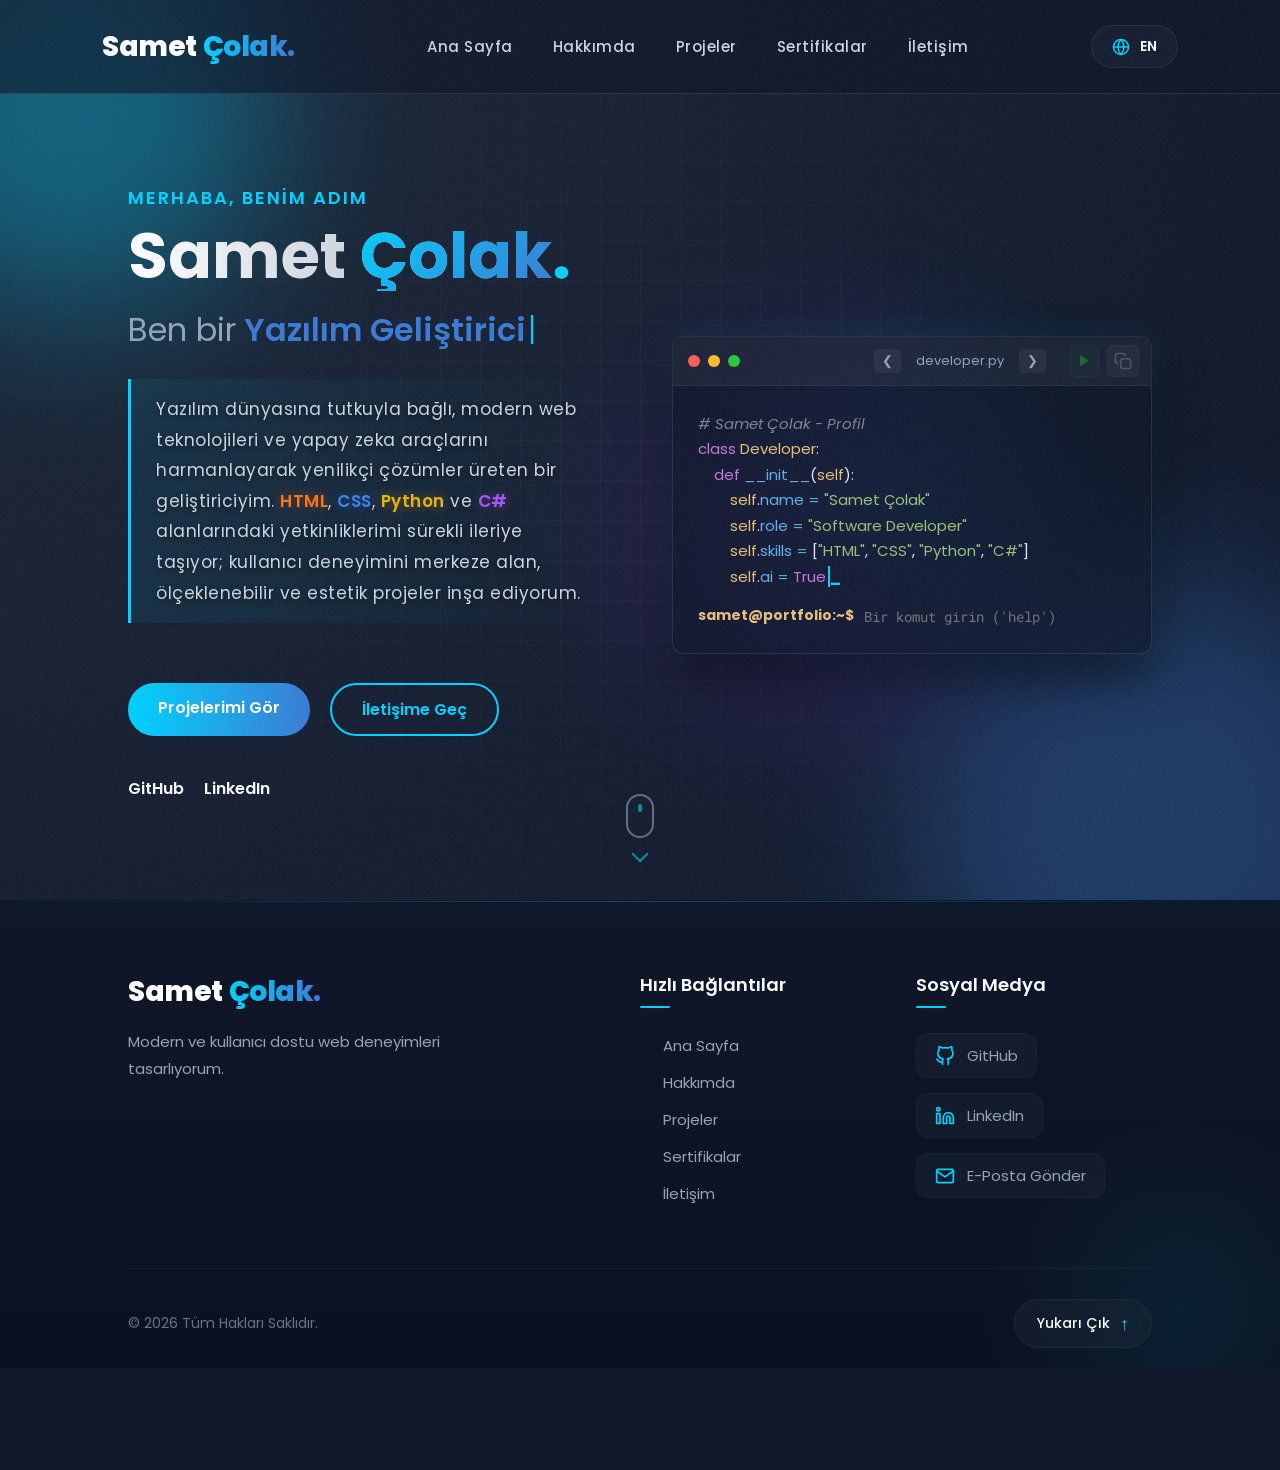
==== index.html @ 8ded3a86 "Update index.html" ====
<!DOCTYPE html>
<html lang="tr">
<head>
    <meta charset="UTF-8">
    <meta name="viewport" content="width=device-width, initial-scale=1.0">
    <meta name="description" content="Samet Çolak'ın kişisel web portfolyosu. Modern web teknolojileri (HTML, CSS, JS), Python ve C# ile geliştirdiğim kullanıcı odaklı ve yenilikçi projelerimi keşfedin.">
    <meta property="og:title" content="Samet Çolak | Dijital Portfolyo & Yazılım Geliştirici">
    <meta property="og:description" content="Samet Çolak'ın kişisel web portfolyosu. Modern web teknolojileri (HTML, CSS, JS), Python ve C# ile geliştirdiğim kullanıcı odaklı ve yenilikçi projelerimi keşfedin.">
    <meta property="og:image" content="https://images.unsplash.com/photo-1498050108023-c5249f4df085?ixlib=rb-4.0.3&auto=format&fit=crop&w=1200&q=80">
    <meta property="og:url" content="https://sametcolak.github.io/">
    <meta property="og:type" content="website">
    <title>Samet Çolak | Dijital Portfolyo & Yazılım Geliştirici</title>
    <link rel="icon" href="https://sametcolak.com.tr/assets/favicon.svg" type="image/svg+xml" sizes="any">
    <link rel="apple-touch-icon" href="https://sametcolak.com.tr/assets/favicon.svg">
    <link rel="stylesheet" href="css/style.css?v=1.3">
    <link rel="stylesheet" href="css/home.css?v=1.3">
    <link href="https://fonts.googleapis.com/css2?family=Poppins:wght@300;400;600;700&family=Roboto+Mono:wght@400&display=swap" rel="stylesheet">

    <!-- Google Analytics -->
    <script async src="https://www.googletagmanager.com/gtag/js?id=G-EWQ31H4YTW"></script>
    <script>
        window.dataLayer = window.dataLayer || [];
        function gtag(){dataLayer.push(arguments);}
        gtag('js', new Date());
        gtag('config', 'G-EWQ31H4YTW');
    </script>
</head>
<body>

    <!-- PRELOADER (SAYFA GEÇİŞ EKRANI) -->
    <div id="preloader">
        <div class="preloader-logo">Samet <span>Çolak.</span></div>
    </div>
    <script>
        var isReload = false;
        if (window.performance) {
            if (performance.navigation && performance.navigation.type === 1) {
                isReload = true;
            } else if (performance.getEntriesByType && performance.getEntriesByType("navigation").length > 0) {
                isReload = performance.getEntriesByType("navigation")[0].type === "reload";
            }
        }
        if (sessionStorage.getItem('siteLoaded') && !isReload) {
            document.getElementById('preloader').style.display = 'none';
        }
    </script>

    <!-- Navigasyon Menüsü -->
    <nav>
        <a href="/" class="logo">Samet <span>Çolak.</span></a>
        <ul class="nav-links">
            <li><a href="/" data-i18n="home">Ana Sayfa</a></li>
            <li><a href="/pages/about" data-i18n="about">Hakkımda</a></li>
            <li><a href="/pages/projects" data-i18n="projects">Projeler</a></li>
            <li><a href="/pages/certificates" data-i18n="certificates">Sertifikalar</a></li>
            <li><a href="/pages/contact" data-i18n="contact">İletişim</a></li>
        </ul>
        <div class="nav-actions">
            <button id="lang-btn" class="lang-switch">
                <svg viewBox="0 0 24 24" width="18" height="18" stroke="currentColor" stroke-width="2" fill="none" stroke-linecap="round" stroke-linejoin="round" class="globe-icon"><circle cx="12" cy="12" r="10"></circle><line x1="2" y1="12" x2="22" y2="12"></line><path d="M12 2a15.3 15.3 0 0 1 4 10 15.3 15.3 0 0 1-4 10 15.3 15.3 0 0 1-4-10 15.3 15.3 0 0 1 4-10z"></path></svg>
                <span id="lang-text">EN</span>
            </button>
            <div class="hamburger">
                <span class="bar"></span>
                <span class="bar"></span>
                <span class="bar"></span>
            </div>
        </div>
    </nav>

    <!-- Ana Sayfa (Hero) Bölümü -->
    <section id="home" class="hero">
        <!-- Arka Plan Dekoratif Elementleri -->
        <div class="hero-bg-shapes">
            <div class="shape shape-1"></div>
            <div class="shape shape-2"></div>
            <div class="shape shape-3"></div>
        </div>
        
        <div class="hero-container">
            <div class="hero-content">
                <p class="greeting" data-i18n="hero_greeting_small">Merhaba, benim adım</p>
                <h1>Samet <span class="name-highlight">Çolak</span><span class="dot">.</span></h1>
                <h2><span data-i18n="hero_im">Ben bir</span> <span class="typing-text"></span><span class="cursor">|</span></h2>
                <p class="hero-desc" data-i18n="hero_desc">Yazılım dünyasına tutkuyla bağlı, modern web teknolojileri ve yapay zeka araçlarını harmanlayarak yenilikçi çözümler üreten bir geliştiriciyim. <span class="color-html">HTML</span>, <span class="color-css">CSS</span>, <span class="color-python">Python</span> ve <span class="color-cs">C#</span> alanlarındaki yetkinliklerimi sürekli ileriye taşıyor; kullanıcı deneyimini merkeze alan, ölçeklenebilir ve estetik projeler inşa ediyorum.</p>
                
                <div class="hero-buttons">
                    <a href="/pages/projects" class="btn" data-i18n="hero_btn">Projelerimi Gör</a>
                    <a href="/pages/contact" class="btn btn-outline" data-i18n="hero_btn_contact">İletişime Geç</a>
                </div>

                <div class="social-links">
                    <a href="https://github.com/samet-colak" target="_blank" class="social-icon">GitHub</a>
                    <a href="https://linkedin.com" target="_blank" class="social-icon">LinkedIn</a>
                </div>
            </div>
            
            <div class="hero-image-box">
                <!-- Terminal Arkası Aydınlatma (Ambient Glow) -->
                <div class="terminal-glow"></div>

                <div class="terminal-window hero-3d-card" id="terminal-window">
                    <div class="terminal-header" id="terminal-header">
                        <div class="terminal-buttons">
                            <span class="close-btn"></span>
                            <span class="minimize-btn"></span>
                            <span class="maximize-btn"></span>
                        </div>
                    <div class="terminal-title">
                        <span class="code-nav" id="prev-code" title="Önceki Dil">&#10094;</span>
                        <span id="current-file-name">developer.py</span>
                        <span class="code-nav" id="next-code" title="Sonraki Dil">&#10095;</span>
                    </div>
                    <div class="terminal-actions">
                        <button class="run-btn" id="run-btn" title="Kodu Çalıştır">
                            <svg viewBox="0 0 24 24" width="15" height="15" fill="currentColor"><polygon points="5 3 19 12 5 21 5 3"></polygon></svg>
                        </button>
                        <button class="copy-btn" id="copy-btn" title="Kodu Kopyala">
                            <svg class="icon-copy" width="18" height="18" viewBox="0 0 24 24" fill="none" stroke="currentColor" stroke-width="2" stroke-linecap="round" stroke-linejoin="round"><rect x="9" y="9" width="13" height="13" rx="2" ry="2"></rect><path d="M5 15H4a2 2 0 0 1-2-2V4a2 2 0 0 1 2-2h9a2 2 0 0 1 2 2v1"></path></svg>
                            <svg class="icon-check" width="18" height="18" viewBox="0 0 24 24" fill="none" stroke="#27c93f" stroke-width="3" stroke-linecap="round" stroke-linejoin="round"><polyline points="20 6 9 17 4 12"></polyline></svg>
                        </button>
                    </div>
                    </div>
                    <div class="terminal-body" id="terminal-body">
<pre><code id="code-to-copy"><span class="term-comment"># Samet Çolak - Profil</span>
<span class="term-keyword">class</span> <span class="term-variable">Developer</span>:
    <span class="term-keyword">def</span> <span class="term-property">__init__</span>(<span class="term-variable">self</span>):
        <span class="term-variable">self</span>.<span class="term-property">name</span> <span class="term-operator">=</span> <span class="term-string">"Samet Çolak"</span>
        <span class="term-variable">self</span>.<span class="term-property">role</span> <span class="term-operator">=</span> <span class="term-string">"Software Developer"</span>
        <span class="term-variable">self</span>.<span class="term-property">skills</span> <span class="term-operator">=</span> [<span class="term-string">"HTML"</span>, <span class="term-string">"CSS"</span>, <span class="term-string">"Python"</span>, <span class="term-string">"C#"</span>]
        <span class="term-variable">self</span>.<span class="term-property">ai</span> <span class="term-operator">=</span> <span class="term-keyword">True</span><span class="term-cursor">_</span></code></pre>
                    <div id="cli-output" class="cli-output"></div>
                    <div class="terminal-cli">
                        <span class="cli-prompt">samet@portfolio:~$</span>
                        <input type="text" id="cli-input" autocomplete="off" spellcheck="false" maxlength="50" placeholder="Bir komut girin ('help')">
                    </div>
                    </div>
                </div>
            </div>
        </div>

        <!-- Aşağı Kaydır İndikatörü -->
        <div class="scroll-indicator">
            <div class="scroll-arrow">
                <span class="mouse">
                    <span class="wheel"></span>
                </span>
                <span class="arrow-down"></span>
            </div>
        </div>
    </section>

 <footer class="modern-footer">
        <div class="footer-content">
            <div class="footer-brand">
                <a href="/" class="logo">Samet <span>Çolak.</span></a>
                <p data-i18n="footer_desc">Modern ve kullanıcı dostu web deneyimleri tasarlıyorum.</p>
            </div>
            <div class="footer-links">
                <h4 data-i18n="footer_quick_links">Hızlı Bağlantılar</h4>
                <ul>
                    <li><a href="/" data-i18n="home">Ana Sayfa</a></li>
                    <li><a href="/pages/about" data-i18n="about">Hakkımda</a></li>
                    <li><a href="/pages/projects" data-i18n="projects">Projeler</a></li>
                    <li><a href="/pages/certificates" data-i18n="certificates">Sertifikalar</a></li>
                    <li><a href="/pages/contact" data-i18n="contact">İletişim</a></li>
                </ul>
            </div>
            <div class="footer-social">
                <h4 data-i18n="footer_social">Sosyal Medya</h4>
                <div class="social-icons">
                    <a href="https://github.com/samet-colak" target="_blank" class="social-link" title="GitHub">
                        <svg viewBox="0 0 24 24" width="20" height="20" stroke="currentColor" stroke-width="2" fill="none" stroke-linecap="round" stroke-linejoin="round"><path d="M9 19c-5 1.5-5-2.5-7-3m14 6v-3.87a3.37 3.37 0 0 0-.94-2.61c3.14-.35 6.44-1.54 6.44-7A5.44 5.44 0 0 0 20 4.77 5.07 5.07 0 0 0 19.91 1S18.73.65 16 2.48a13.38 13.38 0 0 0-7 0C6.27.65 5.09 1 5.09 1A5.07 5.07 0 0 0 5 4.77a5.44 5.44 0 0 0-1.5 3.78c0 5.42 3.3 6.61 6.44 7A3.37 3.37 0 0 0 9 18.13V22"></path></svg>
                        <span>GitHub</span>
                    </a>
                    <a href="https://linkedin.com" target="_blank" class="social-link" title="LinkedIn">
                        <svg viewBox="0 0 24 24" width="20" height="20" stroke="currentColor" stroke-width="2" fill="none" stroke-linecap="round" stroke-linejoin="round"><path d="M16 8a6 6 0 0 1 6 6v7h-4v-7a2 2 0 0 0-2-2 2 2 0 0 0-2 2v7h-4v-7a6 6 0 0 1 6-6z"></path><rect x="2" y="9" width="4" height="12"></rect><circle cx="4" cy="4" r="2"></circle></svg>
                        <span>LinkedIn</span>
                    </a>
                    <a href="mailto:smttr.cccc@gmail.com" class="social-link" title="Email">
                        <svg viewBox="0 0 24 24" width="20" height="20" stroke="currentColor" stroke-width="2" fill="none" stroke-linecap="round" stroke-linejoin="round"><path d="M4 4h16c1.1 0 2 .9 2 2v12c0 1.1-.9 2-2 2H4c-1.1 0-2-.9-2-2V6c0-1.1.9-2 2-2z"></path><polyline points="22,6 12,13 2,6"></polyline></svg>
                        <span>E-Posta Gönder</span>
                    </a>
                </div>
            </div>
        </div>
        <div class="footer-bottom">
            <p data-i18n="footer_text">© 2026 Tüm Hakları Saklıdır.</p>
            <a href="#" class="scroll-top"><span data-i18n="scroll_top">Yukarı Çık</span> <span class="arrow">&uarr;</span></a>
        </div>
    </footer>

    <script src="js/script.js?v=1.3"></script>
    <script src="js/home.js?v=1.3"></script>
</body>
</html>
---- css/style.css ----
/* Genel Ayarlar ve Değişkenler */
:root {
    --primary-color: #00d2ff;
    --secondary-color: #3a7bd5;
    --bg-color: #0f172a;
    --bg-darker: #0b1120;
    --text-color: #f8fafc;
    --card-bg: #1e293b;
}

* {
    margin: 0;
    padding: 0;
    box-sizing: border-box;
    font-family: 'Poppins', sans-serif;
}

html {
    scroll-behavior: smooth; /* Menüye tıklayınca yumuşak kaydırma */
}

body {
    background-color: var(--bg-color);
    color: var(--text-color);
    overflow-x: hidden;
}

/* --- SİNEMATİK KUMLANMA (FILM GRAIN / NOISE) --- */
body::after {
    content: '';
    position: fixed;
    top: 0; left: 0; right: 0; bottom: 0;
    pointer-events: none;
    z-index: 9998; /* Preloader altında, her şeyin üstünde */
    opacity: 0.04; /* Göz yormayan, premium stüdyo seviyesine geri alındı */
    background-image: url("data:image/svg+xml,%3Csvg viewBox='0 0 256 256' xmlns='http://www.w3.org/2000/svg'%3E%3Cfilter id='noiseFilter'%3E%3CfeTurbulence type='fractalNoise' baseFrequency='1.2' numOctaves='3' stitchTiles='stitch'/%3E%3C/filter%3E%3Crect width='100%25' height='100%25' filter='url(%23noiseFilter)'/%3E%3C/svg%3E");
}

/* --- ÖZEL METİN SEÇİM RENGİ --- */
::selection {
    background-color: var(--primary-color) !important;
    color: var(--bg-darker) !important;
    text-shadow: none;
}

::-moz-selection {
    background-color: var(--primary-color) !important;
    color: var(--bg-darker) !important;
    text-shadow: none;
}

/* --- A-KALİTE NAVBAR (MENÜ) TASARIMI --- */
nav {
    display: flex;
    justify-content: space-between;
    align-items: center;
    padding: 25px 8%;
    background: rgba(15, 23, 42, 0.6);
    backdrop-filter: blur(20px);
    -webkit-backdrop-filter: blur(20px);
    position: fixed;
    width: 100%;
    top: 0;
    z-index: 1000;
    border-bottom: 1px solid rgba(255, 255, 255, 0.1);
    transition: all 0.5s cubic-bezier(0.4, 0, 0.2, 1);
}

nav.scrolled {
    padding: 15px 8%;
    background: rgba(11, 17, 32, 0.9);
    box-shadow: 0 15px 40px rgba(0, 0, 0, 0.6);
    border-bottom-color: rgba(0, 210, 255, 0.15);
}

.logo {
    font-size: 28px;
    font-weight: 800;
    text-decoration: none;
    color: #fff;
    letter-spacing: -0.5px;
    position: relative;
    display: flex;
    align-items: center;
    transition: all 0.5s cubic-bezier(0.4, 0, 0.2, 1);
    padding-right: 10px;
}

.logo:hover {
    color: rgba(255, 255, 255, 0.7);
}

.logo span {
    display: inline-block;
    background: linear-gradient(to right, var(--primary-color), var(--secondary-color), var(--primary-color));
    background-size: 200% auto;
    -webkit-background-clip: text;
    -webkit-text-fill-color: transparent;
    margin-left: 6px;
    transition: all 0.5s cubic-bezier(0.4, 0, 0.2, 1);
    animation: text-shine 3s linear infinite;
}

.logo:hover span {
    filter: drop-shadow(0 0 12px rgba(0, 210, 255, 0.6));
}

.nav-links {
    list-style: none;
    display: flex;
    gap: 40px;
    align-items: center;
}

.nav-links a {
    color: #cbd5e1;
    text-decoration: none;
    font-size: 15px;
    font-weight: 500;
    letter-spacing: 0.5px;
    padding: 8px 0;
    position: relative;
    transition: all 0.4s ease;
}

/* Link Altı Ortadan Açılan Animasyonlu Çizgi */
.nav-links a::after {
    display: none; /* Eski çizgiyi iptal et */
}

.nav-links a::before {
    content: '';
    position: absolute;
    bottom: 0;
    left: 50%;
    transform: translateX(-50%);
    width: 0;
    height: 2px;
    background: var(--primary-color);
    transition: all 0.4s cubic-bezier(0.4, 0, 0.2, 1);
    border-radius: 2px;
    opacity: 0;
    box-shadow: 0 0 12px var(--primary-color);
}

.nav-links a:hover {
    color: #fff;
    transform: translateY(-2px);
}

.nav-links a:hover::before {
    width: 100%;
    opacity: 1;
}

#lang-btn {
    background: rgba(30, 41, 59, 0.5);
    color: #f8fafc;
    border: 1px solid rgba(255, 255, 255, 0.08);
    padding: 10px 20px;
    border-radius: 30px;
    font-size: 14px;
    font-weight: 600;
    display: flex;
    align-items: center;
    gap: 10px;
    cursor: pointer;
    backdrop-filter: blur(10px);
    transition: all 0.4s cubic-bezier(0.4, 0, 0.2, 1);
    position: relative;
    overflow: hidden;
}

#lang-btn::before {
    content: '';
    position: absolute;
    top: 0; left: 0;
    width: 100%; height: 100%;
    background: linear-gradient(135deg, rgba(0, 210, 255, 0.1), transparent);
    opacity: 0;
    transition: opacity 0.4s ease;
}

#lang-btn:hover {
    background: rgba(0, 210, 255, 0.05);
    border-color: rgba(0, 210, 255, 0.4);
    color: #fff;
    transform: translateY(-3px);
    box-shadow: 0 10px 25px rgba(0, 210, 255, 0.2);
}

#lang-btn:hover::before {
    opacity: 1;
}

.globe-icon {
    transition: transform 0.6s cubic-bezier(0.4, 0, 0.2, 1);
    color: var(--primary-color);
}

#lang-btn:hover .globe-icon {
    transform: rotate(180deg) scale(1.1);
}

.nav-actions {
    display: flex;
    align-items: center;
    gap: 15px;
}

.hamburger {
    display: none;
    cursor: pointer;
    flex-direction: column;
    gap: 6px;
    z-index: 1001; /* Mobil menünün üstünde kalması için */
}

.hamburger .bar {
    width: 26px;
    height: 3px;
    background-color: #f8fafc;
    border-radius: 3px;
    transition: all 0.4s ease;
}

/* Mobil Cihazlar İçin Yeni Navbar Optimizasyonu */
@media (max-width: 900px) {
    nav {
        padding: 20px 5%;
        flex-direction: row;
    }
    nav.scrolled {
        padding: 15px 5%;
    }
    .nav-links {
        position: fixed;
        top: 0;
        right: -100%;
        width: 100%;
        max-width: 350px;
        height: 100vh;
        background: rgba(15, 23, 42, 0.98);
        backdrop-filter: blur(25px);
        -webkit-backdrop-filter: blur(25px);
        display: flex;
        flex-direction: column;
        justify-content: center;
        align-items: center;
        gap: 30px;
        transition: right 0.5s cubic-bezier(0.4, 0, 0.2, 1);
        box-shadow: -10px 0 40px rgba(0, 0, 0, 0.5);
        z-index: 1000;
    }
    .nav-links.nav-active {
        right: 0;
    }
    .nav-links a {
        font-size: 18px;
    }
    .hamburger {
        display: flex;
    }
    /* Hamburger Çarpı (X) Animasyonu */
    .hamburger.toggle .bar:nth-child(1) {
        transform: translateY(9px) rotate(45deg);
    }
    .hamburger.toggle .bar:nth-child(2) {
        opacity: 0;
    }
    .hamburger.toggle .bar:nth-child(3) {
        transform: translateY(-9px) rotate(-45deg);
    }
    .logo {
        padding-right: 0;
    }
}

/* Ortak Sınıflar */
.section-padding {
    padding: 100px 10%;
    min-height: calc(100vh - 60px);
}

.bg-darker {
    background-color: var(--bg-darker);
}

.section-title {
    font-size: 36px;
    text-align: center;
    margin-bottom: 50px;
    color: var(--primary-color);
}

.btn {
    display: inline-block;
    background: linear-gradient(to right, var(--primary-color), var(--secondary-color));
    color: #fff;
    padding: 12px 30px;
    text-decoration: none;
    border-radius: 30px;
    font-weight: 600;
    margin-top: 20px;
    transition: transform 0.3s ease, box-shadow 0.3s ease;
}

.btn:hover {
    transform: translateY(-5px);
    box-shadow: 0 10px 20px rgba(0, 210, 255, 0.4);
}


.btn-outline {
    background: transparent;
    border: 2px solid var(--primary-color);
    color: var(--primary-color);
    box-shadow: none;
}

.btn-outline:hover {
    background: rgba(0, 210, 255, 0.1);
    transform: translateY(-5px);
    box-shadow: 0 10px 20px rgba(0, 210, 255, 0.2);
}

@keyframes text-shine {
    0% { background-position: 0% center; }
    100% { background-position: 200% center; }
}

/* --- MEGA FOOTER (A-KALİTE) --- */
.modern-footer {
    background: linear-gradient(to top, var(--bg-darker), var(--bg-color));
    padding: 70px 10% 20px; /* Sildiğimiz kutudan dolayı kaybolan üst boşluk (70px) geri eklendi */
    position: relative;
    overflow: hidden;
    border-top: 1px solid rgba(0, 210, 255, 0.05);
}

.modern-footer::before {
    content: '';
    position: absolute;
    top: 0;
    left: 50%;
    transform: translateX(-50%);
    width: 100%;
    height: 1px;
    background: linear-gradient(90deg, transparent, var(--primary-color), transparent);
    opacity: 0.3;
}

.modern-footer::after {
    content: '';
    position: absolute;
    bottom: -150px;
    right: -100px;
    width: 400px;
    height: 400px;
    background: radial-gradient(circle, rgba(0, 210, 255, 0.08) 0%, transparent 70%);
    border-radius: 50%;
    animation: floatFooter 8s ease-in-out infinite alternate;
    pointer-events: none;
}

@keyframes floatFooter {
    0% { transform: translate(0, 0); }
    100% { transform: translate(-30px, -50px); }
}

/* Footer İçerik Alanı */
.footer-content {
    display: grid;
    grid-template-columns: 2fr 1fr 1fr;
    gap: 40px;
    margin-bottom: 50px;
    position: relative;
    z-index: 2;
}

.footer-brand {
    max-width: 400px;
}

.footer-brand p {
    color: #94a3b8;
    margin-top: 15px;
    line-height: 1.8;
    font-size: 15px;
}

.footer-links h4, .footer-social h4 {
    color: var(--text-color);
    font-size: 18px;
    margin-bottom: 25px;
    font-weight: 600;
    position: relative;
    display: inline-block;
    padding-bottom: 10px;
}

.footer-links h4::after, .footer-social h4::after {
    content: '';
    position: absolute;
    left: 0;
    bottom: 0;
    width: 30px;
    height: 2px;
    background: var(--primary-color);
    border-radius: 5px;
    transition: width 0.4s ease;
}

.footer-content > div:hover h4::after {
    width: 100%;
}

.footer-links ul {
    list-style: none;
}

.footer-links ul li {
    margin-bottom: 12px;
}

.footer-links ul li a {
    color: #94a3b8;
    text-decoration: none;
    transition: all 0.3s ease;
    display: inline-flex;
    align-items: center;
    font-size: 15px;
    position: relative;
}

.footer-links ul li a::before {
    content: '→';
    color: var(--primary-color);
    margin-right: 8px;
    opacity: 0;
    transform: translateX(-10px);
    transition: all 0.3s ease;
    font-weight: bold;
}

.footer-links ul li a:hover {
    color: var(--primary-color);
    transform: translateX(5px);
}

.footer-links ul li a:hover::before {
    opacity: 1;
    transform: translateX(0);
}

.footer-social .social-icons {
    display: flex;
    flex-direction: column;
    gap: 15px;
}

.footer-social .social-link {
    color: #94a3b8;
    text-decoration: none;
    display: inline-flex;
    align-items: center;
    gap: 12px;
    font-size: 15px;
    transition: all 0.4s ease;
    padding: 10px 18px;
    background: rgba(30, 41, 59, 0.4);
    border: 1px solid rgba(255, 255, 255, 0.03);
    border-radius: 12px;
    width: fit-content;
    backdrop-filter: blur(5px);
}

.footer-social .social-link svg {
    color: var(--primary-color);
    transition: transform 0.4s cubic-bezier(0.4, 0, 0.2, 1);
}

.footer-social .social-link:hover {
    background: rgba(0, 210, 255, 0.08);
    border-color: rgba(0, 210, 255, 0.3);
    color: #fff;
    transform: translateY(-5px);
    box-shadow: 0 10px 20px rgba(0, 210, 255, 0.15);
}

.footer-social .social-link:hover svg {
    transform: scale(1.2) rotate(8deg);
}

/* Footer Alt (Copyright ve Yukarı Çık) */
.footer-bottom {
    display: flex;
    justify-content: space-between;
    align-items: center;
    padding-top: 30px;
    border-top: 1px solid rgba(255, 255, 255, 0.05);
    color: #64748b;
    font-size: 14px;
    flex-wrap: wrap;
    gap: 20px;
    position: relative;
    z-index: 2;
}

.scroll-top {
    color: var(--text-color);
    text-decoration: none;
    font-weight: 500;
    display: flex;
    align-items: center;
    gap: 10px;
    transition: all 0.4s ease;
    background: rgba(30, 41, 59, 0.4);
    padding: 10px 22px;
    border-radius: 30px;
    border: 1px solid rgba(255, 255, 255, 0.05);
    backdrop-filter: blur(5px);
}

.scroll-top:hover {
    color: #fff;
    background: rgba(0, 210, 255, 0.1);
    border-color: rgba(0, 210, 255, 0.3);
    box-shadow: 0 10px 25px rgba(0, 210, 255, 0.2);
    transform: translateY(-5px);
}

.scroll-top span.arrow {
    font-size: 18px;
    transition: transform 0.4s ease;
    color: var(--primary-color);
}

.scroll-top:hover span.arrow {
    transform: translateY(-4px);
}

@media (max-width: 900px) {
    .footer-content {
        grid-template-columns: 1fr;
        text-align: center;
        gap: 40px;
    }
    
    .footer-brand {
        max-width: 100%;
    }
    
    .footer-links h4::after, .footer-social h4::after {
        left: 50%;
        transform: translateX(-50%);
    }
    
    .footer-links ul li a::before {
        display: none; /* Mobilde oku gizle ortalamayı bozmasın */
    }
    
    .footer-social .social-icons {
        align-items: center;
    }
    
    .footer-bottom {
        flex-direction: column;
        justify-content: center;
        padding-bottom: 20px;
    }
}

/* --- MOBİL UYARI EKRANI TASARIMI --- */
#mobile-warning {
    position: fixed;
    top: 0;
    left: 0;
    width: 100%;
    height: 100%;
    background: rgba(15, 23, 42, 0.95);
    backdrop-filter: blur(25px);
    -webkit-backdrop-filter: blur(25px);
    z-index: 9999;
    display: flex;
    align-items: center;
    justify-content: center;
    padding: 20px;
    transition: opacity 0.5s ease;
}

.mobile-warning-content {
    background: rgba(30, 41, 59, 0.6);
    padding: 40px 30px;
    border-radius: 24px;
    border: 1px solid rgba(0, 210, 255, 0.2);
    text-align: center;
    box-shadow: 0 25px 50px rgba(0, 0, 0, 0.5), 0 0 30px rgba(0, 210, 255, 0.1);
    max-width: 400px;
    backdrop-filter: blur(10px);
}

.mobile-warning-content .warning-icon {
    font-size: 50px;
    margin-bottom: 20px;
    display: block;
}

.mobile-warning-content h3 {
    font-size: 24px;
    margin-bottom: 15px;
    background: linear-gradient(to right, #fff, var(--primary-color));
    -webkit-background-clip: text;
    -webkit-text-fill-color: transparent;
}

.mobile-warning-content p {
    color: #94a3b8;
    font-size: 15px;
    line-height: 1.6;
    margin-bottom: 30px;
}

/* --- TEPE KAYDIRMA ÇUBUĞU (SCROLL PROGRESS BAR) --- */
#scroll-progress {
    position: fixed;
    top: 0;
    left: 0;
    width: 0%;
    height: 3px;
    background: linear-gradient(to right, var(--primary-color), var(--secondary-color));
    z-index: 9999;
    box-shadow: 0 0 10px var(--primary-color);
    pointer-events: none;
}

/* --- AŞAĞI KAYDIRDIKÇA BELİRME (SCROLL FADE-IN) EFEKTİ --- */
.fade-in {
    opacity: 0;
    transform: translateY(40px);
    transition: opacity 0.8s cubic-bezier(0.25, 1, 0.5, 1), transform 0.8s cubic-bezier(0.25, 1, 0.5, 1);
    will-change: opacity, transform;
}

.fade-in.visible {
    opacity: 1;
    transform: translateY(0);
}

/* --- ÖZEL KAYDIRMA ÇUBUĞU (CUSTOM SCROLLBAR) --- */
::-webkit-scrollbar {
    width: 8px; /* Biraz daha zarif bir inceliğe çekildi */
}

::-webkit-scrollbar-track {
    background: rgba(11, 17, 32, 0.5); /* Track rengi hafif saydamlaştı */
    border-left: 1px solid rgba(255, 255, 255, 0.02);
}

::-webkit-scrollbar-thumb {
    background: rgba(0, 210, 255, 0.3);
    border-radius: 10px; /* Tam yuvarlak hatlar verildi */
    transition: background 0.3s ease;
}

::-webkit-scrollbar-thumb:hover {
    background: rgba(0, 210, 255, 0.7);
}

/* --- SAYFA GEÇİŞ (PRELOADER) EKRANI --- */
#preloader {
    position: fixed;
    top: 0;
    left: 0;
    width: 100%;
    height: 100vh;
    background: radial-gradient(circle at center, var(--card-bg) 0%, var(--bg-darker) 100%);
    z-index: 99999;
    display: flex;
    flex-direction: column;
    justify-content: center;
    align-items: center;
    transition: opacity 0.8s ease, visibility 0.8s ease, transform 0.8s cubic-bezier(0.77, 0, 0.175, 1);
    transform: translateY(0) scale(1);
}

#preloader::before {
    content: '';
    position: absolute;
    width: 300px;
    height: 300px;
    background: var(--primary-color);
    border-radius: 50%;
    filter: blur(120px);
    opacity: 0.15;
    animation: preloader-pulse 2s ease-in-out infinite alternate;
    z-index: -1;
}

@keyframes preloader-pulse {
    0% { transform: scale(0.8); opacity: 0.1; }
    100% { transform: scale(1.2); opacity: 0.25; }
}

#preloader.loaded {
    opacity: 0;
    visibility: hidden;
    transform: translateY(-40px) scale(1.05); /* Yumuşak bir şekilde kaybolur ve hafif büyür */
}

.preloader-logo {
    font-size: 46px;
    font-weight: 800;
    color: #fff;
    display: flex;
    align-items: center;
    letter-spacing: -0.5px;
    position: relative;
    animation: float-logo 3s ease-in-out infinite;
}

@keyframes float-logo {
    0%, 100% { transform: translateY(0); }
    50% { transform: translateY(-10px); }
}

.preloader-logo::after {
    content: '';
    position: absolute;
    bottom: -20px;
    left: 50%;
    transform: translateX(-50%);
    height: 3px;
    background: var(--primary-color);
    border-radius: 50%;
    box-shadow: 0 0 15px var(--primary-color);
    animation: loading-line 1.5s ease-in-out infinite;
}

@keyframes loading-line {
    0% { width: 0; opacity: 0; }
    50% { width: 120px; opacity: 1; }
    100% { width: 0; opacity: 0; }
}

.preloader-logo span {
    display: inline-block;
    background: linear-gradient(to top, var(--primary-color) 50%, #cbd5e1 50%);
    background-size: 100% 200%;
    background-position: bottom;
    -webkit-background-clip: text;
    -webkit-text-fill-color: transparent;
    margin-left: 8px;
    animation: fill-preloader 1.5s cubic-bezier(0.4, 0, 0.2, 1) infinite alternate;
    filter: drop-shadow(0 0 15px rgba(0, 210, 255, 0.6));
}

@keyframes fill-preloader {
    0% { background-position: top; }
    100% { background-position: bottom; }
}

/* --- GELİŞTİRİCİ KOMUT MENÜSÜ (CMD+K / CTRL+K) --- */
.cmd-palette-overlay {
    position: fixed;
    top: 0; left: 0; width: 100%; height: 100%;
    background: rgba(15, 23, 42, 0.7);
    backdrop-filter: blur(15px);
    -webkit-backdrop-filter: blur(15px);
    z-index: 99999;
    display: flex;
    align-items: flex-start;
    justify-content: center;
    padding-top: 15vh;
    opacity: 0;
    visibility: hidden;
    transition: all 0.3s cubic-bezier(0.4, 0, 0.2, 1);
}

.cmd-palette-overlay.active {
    opacity: 1;
    visibility: visible;
}

.cmd-palette-container {
    width: 90%;
    max-width: 600px;
    background: #1e293b;
    border: 1px solid rgba(255, 255, 255, 0.1);
    border-radius: 16px;
    box-shadow: 0 25px 50px -12px rgba(0, 0, 0, 0.6), 0 0 40px rgba(0, 210, 255, 0.15);
    overflow: hidden;
    transform: scale(0.95) translateY(-20px);
    transition: transform 0.3s cubic-bezier(0.4, 0, 0.2, 1);
    display: flex;
    flex-direction: column;
}

.cmd-palette-overlay.active .cmd-palette-container {
    transform: scale(1) translateY(0);
}

.cmd-header {
    display: flex;
    align-items: center;
    padding: 18px 24px;
    border-bottom: 1px solid rgba(255, 255, 255, 0.05);
    gap: 15px;
}

.cmd-search-icon { color: #94a3b8; }

#cmd-input {
    flex: 1;
    background: transparent;
    border: none;
    color: #f8fafc;
    font-size: 18px;
    outline: none;
}

#cmd-input::placeholder { color: #64748b; }

.cmd-esc {
    font-size: 12px;
    color: #64748b;
    background: rgba(255, 255, 255, 0.05);
    padding: 4px 8px;
    border-radius: 6px;
    border: 1px solid rgba(255, 255, 255, 0.1);
    font-weight: 600;
    cursor: default;
}

.cmd-body { max-height: 350px; overflow-y: auto; padding: 15px; }
.cmd-body::-webkit-scrollbar { width: 6px; }
.cmd-body::-webkit-scrollbar-track { background: transparent; }
.cmd-body::-webkit-scrollbar-thumb { background: rgba(255, 255, 255, 0.1); border-radius: 10px; }

.cmd-group { margin-bottom: 15px; }
.cmd-group:last-child { margin-bottom: 0; }
.cmd-group-title { font-size: 12px; color: #64748b; text-transform: uppercase; letter-spacing: 1px; padding: 8px 12px; font-weight: 600; }

.cmd-item {
    display: flex; align-items: center; gap: 12px; padding: 12px 16px; color: #cbd5e1;
    text-decoration: none; border-radius: 10px; transition: all 0.2s ease; font-weight: 500; margin-bottom: 2px;
}

.cmd-item svg { color: #94a3b8; transition: color 0.2s ease; }
.cmd-item:hover, .cmd-item.active { background: rgba(0, 210, 255, 0.1); color: #fff; }
.cmd-item:hover svg, .cmd-item.active svg { color: var(--primary-color); }

/* --- FARE FENERİ (SPOTLIGHT HOVER) EFEKTİ --- */
.project-card, .bento-card {
    position: relative;
}

/* Kart İçi Soft Aydınlatma (Inner Glow) */
.project-card::before, .bento-card::before {
    content: "";
    position: absolute;
    top: 0; left: 0; width: 100%; height: 100%;
    background: radial-gradient(
        600px circle at var(--mouse-x, 0px) var(--mouse-y, 0px), 
        rgba(0, 210, 255, 0.06),
        transparent 40%
    );
    border-radius: inherit;
    z-index: 0;
    pointer-events: none;
    opacity: 0;
    transition: opacity 0.4s ease;
}

/* Kart Dış Çerçevesinde Gezen Parlama (Border Glow) */
.project-card::after, .bento-card::after {
    content: "";
    position: absolute;
    top: 0; left: 0; width: 100%; height: 100%;
    border-radius: inherit;
    padding: 1.5px; /* Parlayan çerçevenin kalınlığı */
    background: radial-gradient(
        400px circle at var(--mouse-x, 0px) var(--mouse-y, 0px), 
        rgba(0, 210, 255, 0.5),
        transparent 40%
    );
    -webkit-mask: linear-gradient(#fff 0 0) content-box, linear-gradient(#fff 0 0);
    -webkit-mask-composite: xor;
    mask-composite: exclude;
    z-index: 1;
    pointer-events: none;
    opacity: 0;
    transition: opacity 0.4s ease;
}

.project-card:hover::before, .bento-card:hover::before,
.project-card:hover::after, .bento-card:hover::after {
    opacity: 1;
}

/* --- TIKLAMA PARÇACIKLARI (CLICK PARTICLES) --- */
.click-particle {
    position: fixed;
    border-radius: 50%;
    pointer-events: none;
    z-index: 99999;
    transition: transform 0.6s cubic-bezier(0, .9, .57, 1), opacity 0.6s ease-out;
}

/* --- HERO BÖLÜMÜ YENİ EKLENTİLER --- */

/* Arka Plan Şekilleri (Ambient Orbs) */
.hero {
    position: relative;
}

.hero-bg-shapes {
    position: absolute;
    top: 0;
    left: 0;
    width: 100%;
    height: 100%;
    z-index: 0;
    pointer-events: none;
    overflow: hidden;
}

.shape {
    position: absolute;
    filter: blur(80px); /* Eski soft ve premium görünüme dönüldü */
    opacity: 0.35; /* Göz yormaması için saydamlık tekrar dengelendi */
    border-radius: 50%;
    animation: floatShape 12s infinite alternate ease-in-out;
    transition: transform 0.8s cubic-bezier(0.2, 0.8, 0.2, 1); /* Parallax için pürüzsüz kayma */
}

.shape-1 {
    top: -10%;
    left: -10%;
    width: 400px;
    height: 400px;
    background: var(--primary-color);
    animation-delay: 0s;
}

/* Tasarıma "Developer" Hissi Katan Arka Plan Izgarası (Grid Pattern) */
.hero-bg-shapes::after {
    content: '';
    position: absolute;
    top: 0; left: 0; right: 0; bottom: 0;
    background-image: 
        linear-gradient(rgba(255, 255, 255, 0.03) 1px, transparent 1px),
        linear-gradient(90deg, rgba(255, 255, 255, 0.03) 1px, transparent 1px);
    background-size: 40px 40px;
    z-index: 1;
    pointer-events: none;
    mask-image: radial-gradient(circle at center, black 0%, transparent 80%);
    -webkit-mask-image: radial-gradient(circle at center, black 0%, transparent 80%);
}

.shape-2 {
    bottom: -20%;
    right: -10%;
    width: 500px;
    height: 500px;
    background: var(--secondary-color);
    animation-delay: -3s;
}

.shape-3 {
    top: 40%;
    left: 50%;
    width: 350px;
    height: 350px;
    background: rgba(147, 51, 234, 0.6); /* Morumsu soft zengin tona geri dönüldü */
    animation-delay: -6s;
}

@keyframes floatShape {
    0% { translate: 0 0; scale: 1; }
    100% { translate: 40px -60px; scale: 1.1; }
}

/* İçeriğin arkada kalmaması için z-index katman ayarlaması */
.hero-container, .scroll-indicator {
    position: relative;
    z-index: 1;
}

/* Scroll (Aşağı Kaydır) İndikatörü */
.scroll-indicator {
    position: absolute;
    bottom: 40px;
    left: 50%;
    transform: translateX(-50%);
    display: flex;
    flex-direction: column;
    align-items: center;
    opacity: 0.6;
    transition: opacity 0.4s ease, transform 0.4s ease;
}

.scroll-indicator:hover {
    opacity: 1;
    transform: translateX(-50%) translateY(-5px);
}

.scroll-arrow {
    display: flex;
    flex-direction: column;
    align-items: center;
    text-decoration: none;
    cursor: default;
}

.mouse {
    width: 28px;
    height: 44px;
    border: 2px solid #94a3b8;
    border-radius: 20px;
    position: relative;
    margin-bottom: 10px;
    transition: border-color 0.3s ease;
}

.scroll-indicator:hover .mouse {
    border-color: var(--primary-color);
}

.wheel {
    width: 4px;
    height: 8px;
    background: var(--primary-color);
    border-radius: 2px;
    position: absolute;
    top: 8px;
    left: 50%;
    transform: translateX(-50%);
    animation: scrollWheel 2s infinite cubic-bezier(0.15, 0.41, 0.69, 0.94);
}

.arrow-down {
    width: 12px;
    height: 12px;
    border-right: 2px solid var(--primary-color);
    border-bottom: 2px solid var(--primary-color);
    transform: rotate(45deg);
    animation: arrowDown 2s infinite ease-in-out;
}

@keyframes scrollWheel {
    0% { top: 8px; opacity: 1; height: 8px; }
    20% { height: 12px; }
    100% { top: 24px; opacity: 0; height: 4px; }
}

@keyframes arrowDown {
    0% { transform: translateY(0) rotate(45deg); opacity: 0; }
    50% { opacity: 1; }
    100% { transform: translateY(12px) rotate(45deg); opacity: 0; }
}

/* --- ÖZEL SAĞ TIK MENÜSÜ (CONTEXT MENU) --- */
.custom-context-menu {
    position: absolute;
    background: rgba(15, 23, 42, 0.85);
    backdrop-filter: blur(20px);
    -webkit-backdrop-filter: blur(20px);
    border: 1px solid rgba(255, 255, 255, 0.1);
    border-radius: 12px;
    box-shadow: 0 15px 35px rgba(0,0,0,0.5), 0 0 20px rgba(0, 210, 255, 0.15);
    padding: 8px;
    min-width: 220px;
    z-index: 999999;
    transform-origin: top left;
    transform: scale(0.9);
    opacity: 0;
    visibility: hidden;
    transition: opacity 0.2s ease, transform 0.2s cubic-bezier(0.34, 1.56, 0.64, 1), visibility 0.2s;
}

.custom-context-menu.active {
    opacity: 1;
    visibility: visible;
    transform: scale(1);
}

.ctx-item {
    display: flex;
    align-items: center;
    gap: 12px;
    padding: 10px 14px;
    color: #cbd5e1;
    font-size: 14px;
    font-weight: 500;
    cursor: pointer;
    border-radius: 8px;
    transition: all 0.2s ease;
    text-decoration: none;
}

.ctx-item svg { color: #94a3b8; transition: color 0.2s ease; }
.ctx-item:hover { background: rgba(0, 210, 255, 0.1); color: #fff; }
.ctx-item:hover svg { color: var(--primary-color); }

.ctx-divider { height: 1px; background: rgba(255, 255, 255, 0.05); margin: 6px 0; }

/* --- APPLE STİLİ METİN SEÇİM MENÜSÜ --- */
.selection-tooltip {
    position: absolute;
    background: #1e293b;
    border: 1px solid rgba(255, 255, 255, 0.1);
    box-shadow: 0 10px 25px rgba(0,0,0,0.4), 0 0 15px rgba(0, 210, 255, 0.1);
    border-radius: 8px;
    display: flex;
    padding: 4px;
    gap: 4px;
    z-index: 999998;
    opacity: 0;
    visibility: hidden;
    transform: translateY(10px) scale(0.9);
    transition: all 0.2s cubic-bezier(0.34, 1.56, 0.64, 1);
}

.selection-tooltip.active {
    opacity: 1;
    visibility: visible;
    transform: translateY(0) scale(1);
}

.selection-tooltip::after {
    content: ''; position: absolute; bottom: -6px; left: 50%; transform: translateX(-50%);
    border-width: 6px 6px 0; border-style: solid; border-color: #1e293b transparent transparent transparent;
}

.sel-btn {
    background: transparent; border: none; color: #f8fafc; padding: 6px 12px; font-size: 13px; font-weight: 500;
    border-radius: 6px; cursor: pointer; transition: background 0.2s ease; font-family: 'Poppins', sans-serif;
    display: flex; align-items: center; gap: 6px;
}

.sel-btn:hover { background: rgba(255, 255, 255, 0.1); }
.sel-btn svg { width: 14px; height: 14px; }
---- css/home.css ----
/* Hero (Ana Sayfa) Tasarımı */
.hero {
    min-height: 100vh;
    display: flex;
    align-items: center;
    justify-content: center;
    background: radial-gradient(circle at top left, #1e293b 0%, #0f172a 100%);
    padding: 120px 10% 80px;
    position: relative;
    overflow: hidden;
}

.hero-container {
    display: flex;
    align-items: center;
    justify-content: space-between;
    width: 100%;
    gap: 50px;
    margin-top: 50px;
    position: relative;
    z-index: 1;
}

.hero-content {
    flex: 1;
    max-width: 600px;
}

.greeting {
    color: var(--primary-color);
    font-size: 18px;
    font-weight: 600;
    margin-bottom: 10px;
    letter-spacing: 2px;
    text-transform: uppercase;
}

.hero-content h1 {
    font-size: 64px;
    font-weight: 700;
    line-height: 1.1;
    margin-bottom: 15px;
    background: linear-gradient(to right, #fff, #94a3b8);
    -webkit-background-clip: text;
    -webkit-text-fill-color: transparent;
}

.hero-content h1 .name-highlight {
    display: inline-block;
    background: linear-gradient(135deg, var(--primary-color), var(--secondary-color));
    -webkit-background-clip: text;
    -webkit-text-fill-color: transparent;
}

.hero-content h1 .dot {
    color: var(--primary-color);
    -webkit-text-fill-color: var(--primary-color);
}

.hero-content h2 {
    font-size: 32px;
    font-weight: 400;
    color: #94a3b8;
    margin-bottom: 25px;
    display: flex;  
    align-items: center;
    flex-wrap: wrap;
}

.typing-text {
    color: var(--secondary-color);
    margin-left: 8px;
    font-weight: 600;
}

.cursor {
    color: var(--primary-color);
    animation: blink 0.8s infinite;
    margin-left: 2px;
    font-weight: 300;
}

.hero-desc {
    font-size: 17px;
    font-weight: 400;
    letter-spacing: 0.5px;
    line-height: 1.8;
    margin-bottom: 40px;
    color: #cbd5e1;
    border-left: 3px solid var(--primary-color);
    padding: 15px 25px;
    background: linear-gradient(90deg, rgba(0, 210, 255, 0.08) 0%, transparent 100%);
    border-radius: 0 16px 16px 0;
    text-shadow: 0 2px 5px rgba(0, 0, 0, 0.5);
}

.hero-desc .color-html { color: #f97316; font-weight: 600; text-shadow: 0 0 12px rgba(249, 115, 22, 0.4); }
.hero-desc .color-css { color: #3b82f6; font-weight: 600; text-shadow: 0 0 12px rgba(59, 130, 246, 0.4); }
.hero-desc .color-python { color: #eab308; font-weight: 600; text-shadow: 0 0 12px rgba(234, 179, 8, 0.4); }
.hero-desc .color-cs { color: #a855f7; font-weight: 600; text-shadow: 0 0 12px rgba(168, 85, 247, 0.4); }

.hero-buttons {
    display: flex;
    gap: 20px;
    margin-bottom: 40px;
}

@keyframes pulse-glow {
    0% { box-shadow: 0 0 0 0 rgba(0, 210, 255, 0.4); }
    70% { box-shadow: 0 0 0 15px rgba(0, 210, 255, 0); }
    100% { box-shadow: 0 0 0 0 rgba(0, 210, 255, 0); }
}

.hero-buttons .btn:not(.btn-outline) {
    animation: pulse-glow 2.5s infinite;
}

.hero-buttons .btn:not(.btn-outline):hover {
    animation: none; /* Üzerine gelince nabız efektini durdur */
}

.social-links {
    display: flex;
    gap: 20px;
}

.social-icon {
    color: var(--text-color);
    text-decoration: none;
    font-size: 16px;
    font-weight: 600;
    position: relative;
    padding-bottom: 5px;
    transition: color 0.3s;
}

.social-icon::after {
    content: '';
    position: absolute;
    bottom: 0;
    left: 0;
    width: 0;
    height: 2px;
    background: var(--primary-color);
    transition: width 0.3s;
}

.social-icon:hover {
    color: var(--primary-color);
}

.social-icon:hover::after {
    width: 100%;
}

.hero-image-box {
    flex: 1;
    display: flex;
    justify-content: flex-end;
    align-items: center;
    position: relative;
    perspective: 1000px;
}

@media (max-width: 900px) {
    .hero-container {
        flex-direction: column;
        text-align: center;
        margin-top: 100px;
    }
    .hero-content h2 { justify-content: center; }
    .hero-buttons, .social-links { justify-content: center; }
    .hero-content h1 { font-size: 48px; }
    .hero-image-box { 
        justify-content: center;
        margin-top: 40px;
    }
}

/* --- YENİ MODERN UI/UX EKLENTİLERİ --- */

/* Terminal Arkası Aydınlatma (Ambient Glow) */
.terminal-glow {
    position: absolute;
    top: 50%;
    left: 50%;
    transform: translate(-50%, -50%);
    width: 120%;
    height: 120%;
    background: radial-gradient(circle at center, rgba(0, 210, 255, 0.15) 0%, transparent 60%);
    filter: blur(40px);
    z-index: -1;
    border-radius: 50%;
    animation: glow-pulse 4s infinite alternate ease-in-out;
    pointer-events: none;
}

@keyframes glow-pulse {
    0% { opacity: 0.5; transform: translate(-50%, -50%) scale(0.9); }
    100% { opacity: 1; transform: translate(-50%, -50%) scale(1.1); }
}

/* --- TERMINAL / KOD PENCERESİ (ANA SAYFA SAĞ KISIM) --- */
.terminal-window {
    width: 100%;
    max-width: 480px;
    background: rgba(15, 23, 42, 0.7);
    border-radius: 12px;
    border: 1px solid rgba(255, 255, 255, 0.1);
    box-shadow: 0 25px 50px rgba(0, 0, 0, 0.5), 0 0 30px rgba(0, 210, 255, 0.1);
    backdrop-filter: blur(20px);
    -webkit-backdrop-filter: blur(20px);
    overflow: hidden;
    animation: floatTerminal 6s ease-in-out infinite;
    transition: max-width 0.4s ease, transform 0.4s ease, box-shadow 0.4s ease;
}

@keyframes floatTerminal {
    0%, 100% { transform: translateY(0); }
    50% { transform: translateY(-15px); }
}

.terminal-header {
    background: rgba(255, 255, 255, 0.05);
    padding: 12px 15px;
    display: flex;
    align-items: center;
    border-bottom: 1px solid rgba(255, 255, 255, 0.05);
    position: relative;
}

.terminal-buttons {
    display: flex;
    gap: 8px;
}

.terminal-buttons span {
    width: 12px;
    height: 12px;
    border-radius: 50%;
    cursor: pointer;
    transition: transform 0.2s ease, filter 0.2s ease;
}

.terminal-buttons span:hover {
    transform: scale(1.2);
    filter: brightness(1.2);
}

/* Sarı Buton (Minimize) Durumu */
.terminal-window.terminal-minimized .terminal-body {
    display: none;
}

/* Yeşil Buton (Maximize) Durumu */
.terminal-window.terminal-maximized {
    max-width: 550px;
    transform: scale(1.05) translateY(-10px) !important;
    animation: none; /* Büyütüldüğünde süzülmeyi durdurur */
    box-shadow: 0 35px 60px rgba(0, 0, 0, 0.6), 0 0 40px rgba(0, 210, 255, 0.3);
    z-index: 20;
}

/* Kırmızı Buton (Close / Restart) Durumu (Eski TV Kapanma Efekti) */
.terminal-window.terminal-shutting-down {
    animation: tv-shut-down 0.6s cubic-bezier(0.4, 0, 1, 1) forwards !important;
    pointer-events: none;
}

.terminal-window.terminal-rebooting {
    animation: tv-turn-on 0.6s cubic-bezier(0, 0, 0.2, 1) forwards !important;
    pointer-events: none;
}

@keyframes tv-shut-down {
    0% { transform: scale(1, 1); opacity: 1; filter: brightness(1); }
    40% { transform: scale(1, 0.02); opacity: 1; filter: brightness(2); }
    80% { transform: scale(0.02, 0.02); opacity: 0.8; }
    100% { transform: scale(0, 0); opacity: 0; filter: brightness(0); }
}

@keyframes tv-turn-on {
    0% { transform: scale(0, 0); opacity: 0; filter: brightness(2); }
    50% { transform: scale(1, 0.02); opacity: 0.8; filter: brightness(2); }
    100% { transform: scale(1, 1); opacity: 1; filter: brightness(1); }
}

.terminal-buttons .close-btn { background: #ff5f56; }
.terminal-buttons .minimize-btn { background: #ffbd2e; }
.terminal-buttons .maximize-btn { background: #27c93f; }

.terminal-title {
    flex: 1;
    text-align: center;
    color: #94a3b8;
    font-family: 'Roboto Mono', monospace;
    font-size: 13px;
    padding-left: 44px;
    display: flex;
    align-items: center;
    justify-content: center;
    gap: 15px;
}

.code-nav {
    cursor: pointer;
    padding: 2px 8px;
    border-radius: 4px;
    background: rgba(255, 255, 255, 0.05);
    transition: all 0.3s ease;
    user-select: none;
}

.code-nav:hover {
    background: rgba(0, 210, 255, 0.2);
    color: #fff;
}

.terminal-actions {
    position: absolute;
    right: 12px;
    top: 50%;
    transform: translateY(-50%);
    display: flex;
    gap: 8px;
}

.copy-btn, .run-btn {
    background: rgba(255, 255, 255, 0.1);
    border: 1px solid rgba(255, 255, 255, 0.1);
    color: #94a3b8;
    padding: 6px;
    display: flex;
    align-items: center;
    justify-content: center;
    border-radius: 6px;
    cursor: pointer;
    opacity: 0.4;
    transition: all 0.3s ease;
}

.run-btn {
    background: rgba(39, 201, 63, 0.1);
    border-color: rgba(39, 201, 63, 0.2);
    color: #27c93f;
}

.terminal-window:hover .copy-btn, .terminal-window:hover .run-btn {
    opacity: 1;
}

.copy-btn:hover {
    background: rgba(0, 210, 255, 0.2);
    color: #fff;
}

.run-btn:hover {
    background: rgba(39, 201, 63, 0.3);
    color: #fff;
    transform: scale(1.05);
}

.run-btn:active {
    transform: scale(0.95);
}

.icon-check {
    display: none;
}

.copy-btn.copied {
    background-color: rgba(39, 201, 63, 0.15) !important;
    border-color: rgba(39, 201, 63, 0.4) !important;
    transform: scale(1.1) !important;
    color: #27c93f !important;
}

.copy-btn.copied .icon-copy {
    display: none !important;
}

.copy-btn.copied .icon-check {
    display: block !important;
    animation: pop-in 0.4s cubic-bezier(0.175, 0.885, 0.32, 1.275);
}

@keyframes pop-in {
    0% { transform: scale(0.5) rotate(-15deg); opacity: 0; }
    100% { transform: scale(1) rotate(0deg); opacity: 1; }
}

.terminal-body {
    padding: 25px;
    font-family: 'Roboto Mono', monospace;
    font-size: 15px;
    line-height: 1.7;
    color: #e2e8f0;
    overflow-x: auto;
    transition: opacity 0.3s ease;
}

.term-comment { color: #7f848e; font-style: italic; }
.term-keyword { color: #c678dd; }
.term-variable { color: #e5c07b; }
.term-property { color: #61afef; }
.term-string { color: #98c379; }
.term-operator { color: #56b6c2; }
.term-cursor { animation: blink 1s step-end infinite; color: var(--primary-color); font-weight: bold; border-left: 2px solid var(--primary-color); margin-left: 2px;}

/* --- TERMINAL CLI & CONSOLE OUTPUT --- */
.cli-output {
    margin-top: 15px;
    border-top: 1px dashed rgba(255, 255, 255, 0.1);
    padding-top: 15px;
    color: #a3be8c;
    font-size: 13px;
    display: none;
    flex-direction: column;
    gap: 5px;
    max-height: 150px;
    overflow-y: auto;
}

.cli-output.active { display: flex; }
.cli-output span.error { color: #e06c75; }
.cli-output span.info { color: #61afef; }
.cli-output::-webkit-scrollbar { width: 4px; }
.cli-output::-webkit-scrollbar-thumb { background: rgba(255, 255, 255, 0.1); border-radius: 10px; }

.terminal-cli {
    display: flex;
    align-items: center;
    gap: 10px;
    margin-top: 15px;
    font-size: 14px;
}

.cli-prompt { color: #e5c07b; font-weight: bold; }

#cli-input {
    flex: 1;
    background: transparent;
    border: none;
    color: #f8fafc;
    font-family: 'Roboto Mono', monospace;
    font-size: 14px;
    outline: none;
}

.terminal-header { cursor: grab; }
.terminal-header:active { cursor: grabbing; }

@media (max-width: 900px) {
    .copy-btn {
        opacity: 0.8;
    }
}
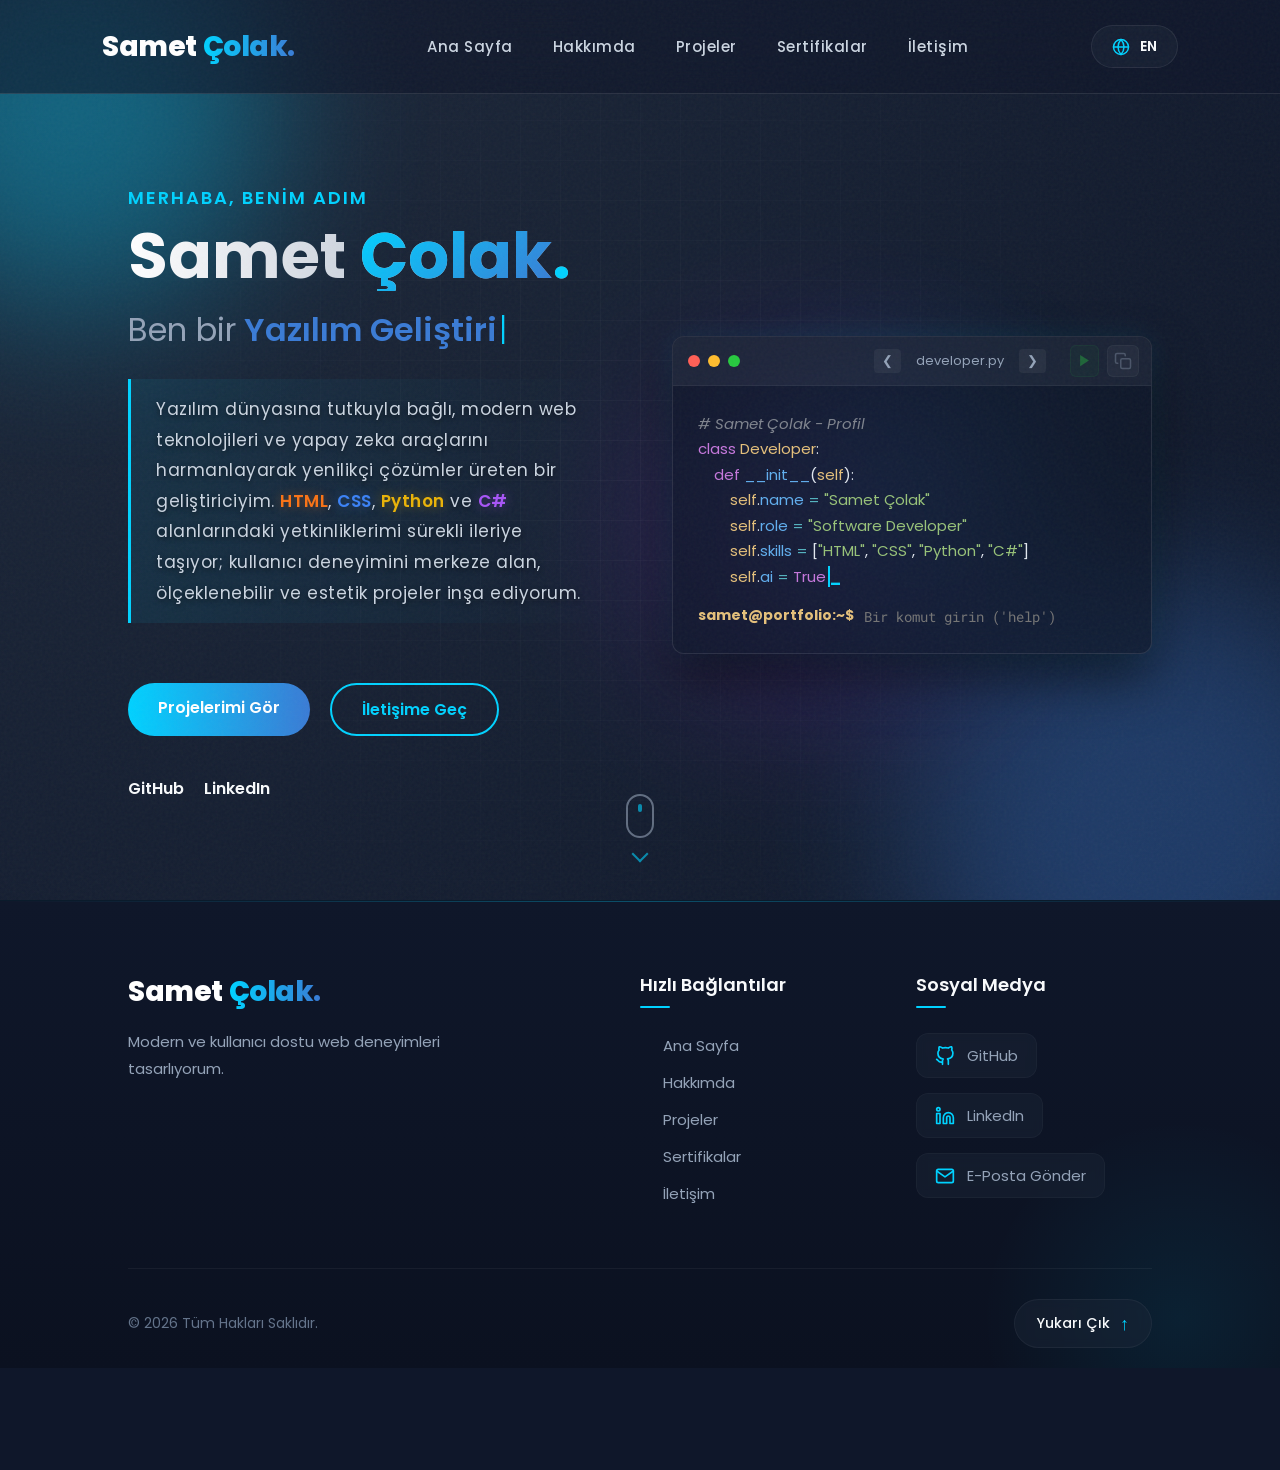
==== commit e15d6c07: "Update index.html" ====
--- a/index.html
+++ b/index.html
@@ -12,8 +12,8 @@
     <title>Samet Çolak | Dijital Portfolyo & Yazılım Geliştirici</title>
     <link rel="icon" href="https://sametcolak.com.tr/assets/favicon.svg" type="image/svg+xml" sizes="any">
     <link rel="apple-touch-icon" href="https://sametcolak.com.tr/assets/favicon.svg">
-    <link rel="stylesheet" href="css/style.css?v=1.3">
-    <link rel="stylesheet" href="css/home.css?v=1.3">
+    <link rel="stylesheet" href="css/style.css?v=1.1">
+    <link rel="stylesheet" href="css/home.css?v=1.1">
     <link href="https://fonts.googleapis.com/css2?family=Poppins:wght@300;400;600;700&family=Roboto+Mono:wght@400&display=swap" rel="stylesheet">
 
     <!-- Google Analytics -->
@@ -190,7 +190,7 @@
         </div>
     </footer>
 
-    <script src="js/script.js?v=1.3"></script>
-    <script src="js/home.js?v=1.3"></script>
+    <script src="js/script.js?v=1.1"></script>
+    <script src="js/home.js?v=1.1"></script>
 </body>
 </html>
--- a/css/style.css
+++ b/css/style.css
@@ -212,16 +212,38 @@
     display: none;
     cursor: pointer;
     flex-direction: column;
+    align-items: flex-end;
     gap: 6px;
     z-index: 1001; /* Mobil menünün üstünde kalması için */
+    padding: 10px 12px;
+    background: rgba(30, 41, 59, 0.5);
+    border: 1px solid rgba(255, 255, 255, 0.08);
+    border-radius: 12px;
+    backdrop-filter: blur(10px);
+    transition: all 0.4s cubic-bezier(0.4, 0, 0.2, 1);
+}
+
+.hamburger:hover {
+    background: rgba(0, 210, 255, 0.08);
+    border-color: rgba(0, 210, 255, 0.3);
+    box-shadow: 0 5px 15px rgba(0, 210, 255, 0.15);
 }
 
 .hamburger .bar {
-    width: 26px;
-    height: 3px;
+    height: 2.5px;
     background-color: #f8fafc;
     border-radius: 3px;
-    transition: all 0.4s ease;
+    transition: all 0.5s cubic-bezier(0.68, -0.55, 0.265, 1.55);
+}
+
+.hamburger .bar:nth-child(1) { width: 24px; }
+.hamburger .bar:nth-child(2) { width: 14px; }
+.hamburger .bar:nth-child(3) { width: 24px; }
+
+.hamburger:hover .bar:nth-child(2) {
+    width: 24px;
+    background-color: var(--primary-color);
+    box-shadow: 0 0 10px var(--primary-color);
 }
 
 /* Mobil Cihazlar İçin Yeni Navbar Optimizasyonu */
@@ -262,14 +284,26 @@
         display: flex;
     }
     /* Hamburger Çarpı (X) Animasyonu */
+    .hamburger.toggle {
+        background: rgba(255, 95, 86, 0.1);
+        border-color: rgba(255, 95, 86, 0.3);
+        transform: rotate(90deg);
+    }
     .hamburger.toggle .bar:nth-child(1) {
-        transform: translateY(9px) rotate(45deg);
+        transform: translateY(8.5px) rotate(45deg);
+        width: 24px;
+        background-color: #ff5f56;
+        box-shadow: 0 0 8px rgba(255, 95, 86, 0.5);
     }
     .hamburger.toggle .bar:nth-child(2) {
         opacity: 0;
+        transform: translateX(-15px) scale(0);
     }
     .hamburger.toggle .bar:nth-child(3) {
-        transform: translateY(-9px) rotate(-45deg);
+        transform: translateY(-8.5px) rotate(-45deg);
+        width: 24px;
+        background-color: #ff5f56;
+        box-shadow: 0 0 8px rgba(255, 95, 86, 0.5);
     }
     .logo {
         padding-right: 0;
@@ -590,24 +624,44 @@
 }
 
 .mobile-warning-content {
-    background: rgba(30, 41, 59, 0.6);
+    background: linear-gradient(135deg, rgba(30, 41, 59, 0.85), rgba(15, 23, 42, 0.95));
     padding: 40px 30px;
     border-radius: 24px;
-    border: 1px solid rgba(0, 210, 255, 0.2);
+    border: 1px solid rgba(255, 255, 255, 0.1);
     text-align: center;
-    box-shadow: 0 25px 50px rgba(0, 0, 0, 0.5), 0 0 30px rgba(0, 210, 255, 0.1);
-    max-width: 400px;
-    backdrop-filter: blur(10px);
-}
-
-.mobile-warning-content .warning-icon {
-    font-size: 50px;
-    margin-bottom: 20px;
-    display: block;
+    box-shadow: 0 30px 60px rgba(0, 0, 0, 0.6), inset 0 1px 0 rgba(255, 255, 255, 0.1);
+    max-width: 360px;
+    backdrop-filter: blur(20px);
+    -webkit-backdrop-filter: blur(20px);
+    transform: scale(0.8) translateY(30px);
+    opacity: 0;
+    animation: warning-pop 0.6s cubic-bezier(0.34, 1.56, 0.64, 1) forwards;
+    position: relative;
+    overflow: hidden;
+}
+
+/* Ortaya Vuran Hafif Parlama Efekti */
+.mobile-warning-content::before {
+    content: ''; position: absolute; top: -50px; left: 50%; transform: translateX(-50%);
+    width: 150px; height: 150px; background: var(--primary-color);
+    filter: blur(80px); opacity: 0.3; z-index: 0; pointer-events: none;
+}
+
+.mobile-warning-content > * { position: relative; z-index: 1; }
+
+@keyframes warning-pop {
+    to { transform: scale(1) translateY(0); opacity: 1; }
+}
+
+.warning-icon-wrapper {
+    width: 64px; height: 64px; background: rgba(0, 210, 255, 0.1);
+    border: 1px solid rgba(0, 210, 255, 0.2); border-radius: 50%;
+    display: flex; align-items: center; justify-content: center;
+    margin: 0 auto 20px; box-shadow: 0 0 20px rgba(0, 210, 255, 0.15);
 }
 
 .mobile-warning-content h3 {
-    font-size: 24px;
+    font-size: 22px;
     margin-bottom: 15px;
     background: linear-gradient(to right, #fff, var(--primary-color));
     -webkit-background-clip: text;
@@ -616,9 +670,13 @@
 
 .mobile-warning-content p {
     color: #94a3b8;
-    font-size: 15px;
-    line-height: 1.6;
-    margin-bottom: 30px;
+    font-size: 14px;
+    line-height: 1.7;
+    margin-bottom: 25px;
+}
+
+.mobile-warning-btn {
+    width: 100%; display: block; text-align: center; margin-top: 0;
 }
 
 /* --- TEPE KAYDIRMA ÇUBUĞU (SCROLL PROGRESS BAR) --- */
@@ -1141,3 +1199,23 @@
 
 .sel-btn:hover { background: rgba(255, 255, 255, 0.1); }
 .sel-btn svg { width: 14px; height: 14px; }
+
+/* --- FULL MOBİL UYUM (RESPONSIVE) --- */
+@media (max-width: 768px) {
+    .section-padding { padding: 100px 5% 60px; min-height: auto; }
+    .section-title { font-size: 28px; margin-bottom: 30px; }
+    .modern-footer { padding: 50px 5% 20px; }
+    .cmd-palette-container { width: 95%; max-height: 80vh; }
+    .cmd-body { max-height: 250px; }
+}
+
+@media (max-width: 480px) {
+    .section-padding { padding: 90px 5% 50px; }
+    .section-title { font-size: 24px; margin-bottom: 25px; }
+    .modern-footer { padding: 40px 5% 20px; }
+    .footer-links h4, .footer-social h4 { font-size: 16px; margin-bottom: 15px; }
+    .footer-brand p { font-size: 13px; }
+    .cmd-header { padding: 12px 15px; }
+    #cmd-input { font-size: 14px; }
+    .cmd-item { padding: 10px 12px; font-size: 13px; }
+}
--- a/css/home.css
+++ b/css/home.css
@@ -455,3 +455,31 @@
         opacity: 0.8;
     }
 }
+
+@media (max-width: 600px) {
+    .hero { padding: 100px 5% 50px; }
+    .hero-content h1 { font-size: 38px; }
+    .hero-content h2 { font-size: 20px; }
+    .hero-desc { font-size: 14px; padding: 12px 15px; }
+    .hero-buttons { flex-direction: column; width: 100%; gap: 15px; }
+    .hero-buttons .btn { width: 100%; display: block; text-align: center; margin-top: 0; margin-left: 0;}
+    .social-links { justify-content: center; width: 100%; margin-top: 10px; }
+    .terminal-window { width: 100%; border-radius: 8px; }
+    .terminal-body { padding: 15px; font-size: 12px; }
+    .terminal-title { font-size: 11px; padding-left: 10px; gap: 5px; }
+    .terminal-actions { right: 5px; }
+    .copy-btn, .run-btn { padding: 4px; }
+    .terminal-header { padding: 12px 8px; }
+}
+
+@media (max-width: 480px) {
+    .hero { padding: 90px 5% 40px; }
+    .hero-content h1 { font-size: 32px; }
+    .hero-content h2 { font-size: 18px; }
+    .hero-desc { font-size: 13px; padding: 12px; margin-bottom: 25px; border-radius: 12px; }
+    .terminal-title { font-size: 10px; padding-left: 0; flex: 1; justify-content: center; }
+    .code-nav { padding: 2px 4px; font-size: 10px; }
+    .terminal-body { padding: 15px 12px; font-size: 11px; }
+    .cli-output { font-size: 11px; }
+    .hero-buttons .btn { font-size: 14px; padding: 12px 20px; }
+}
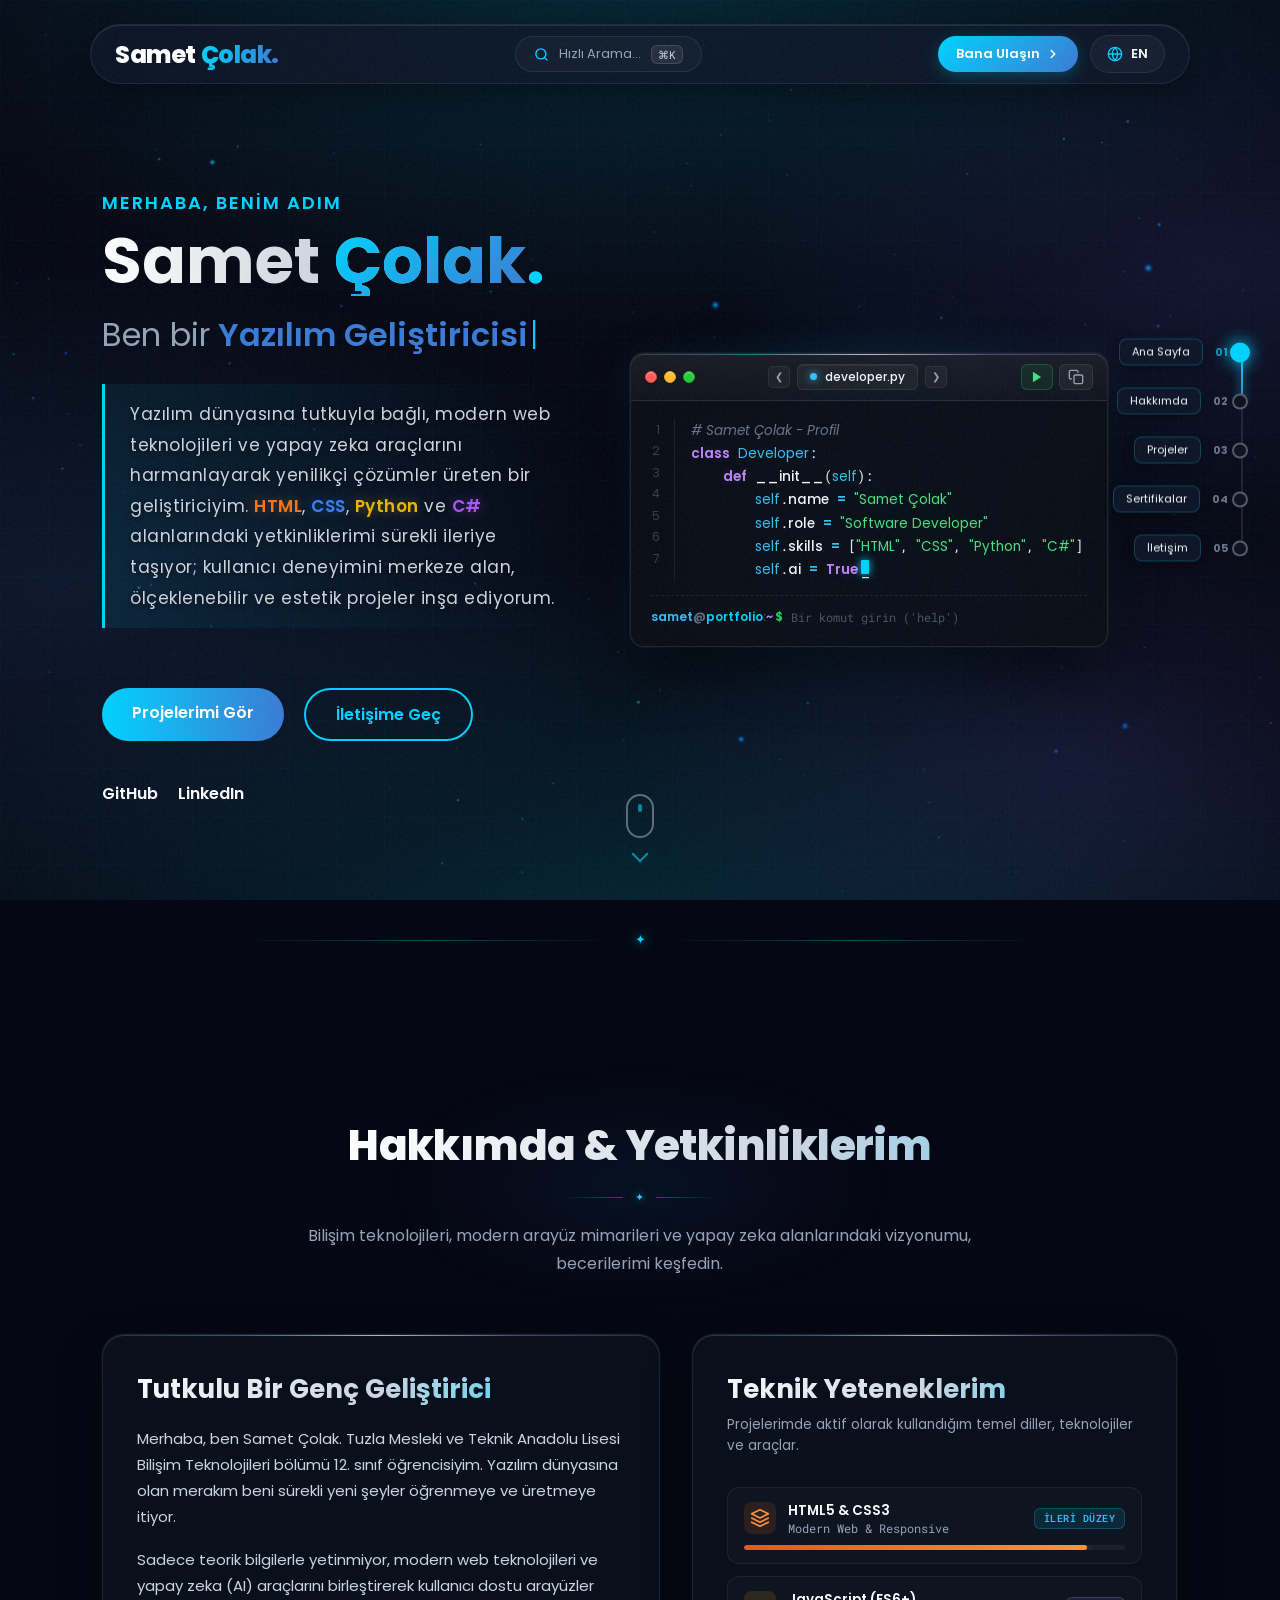
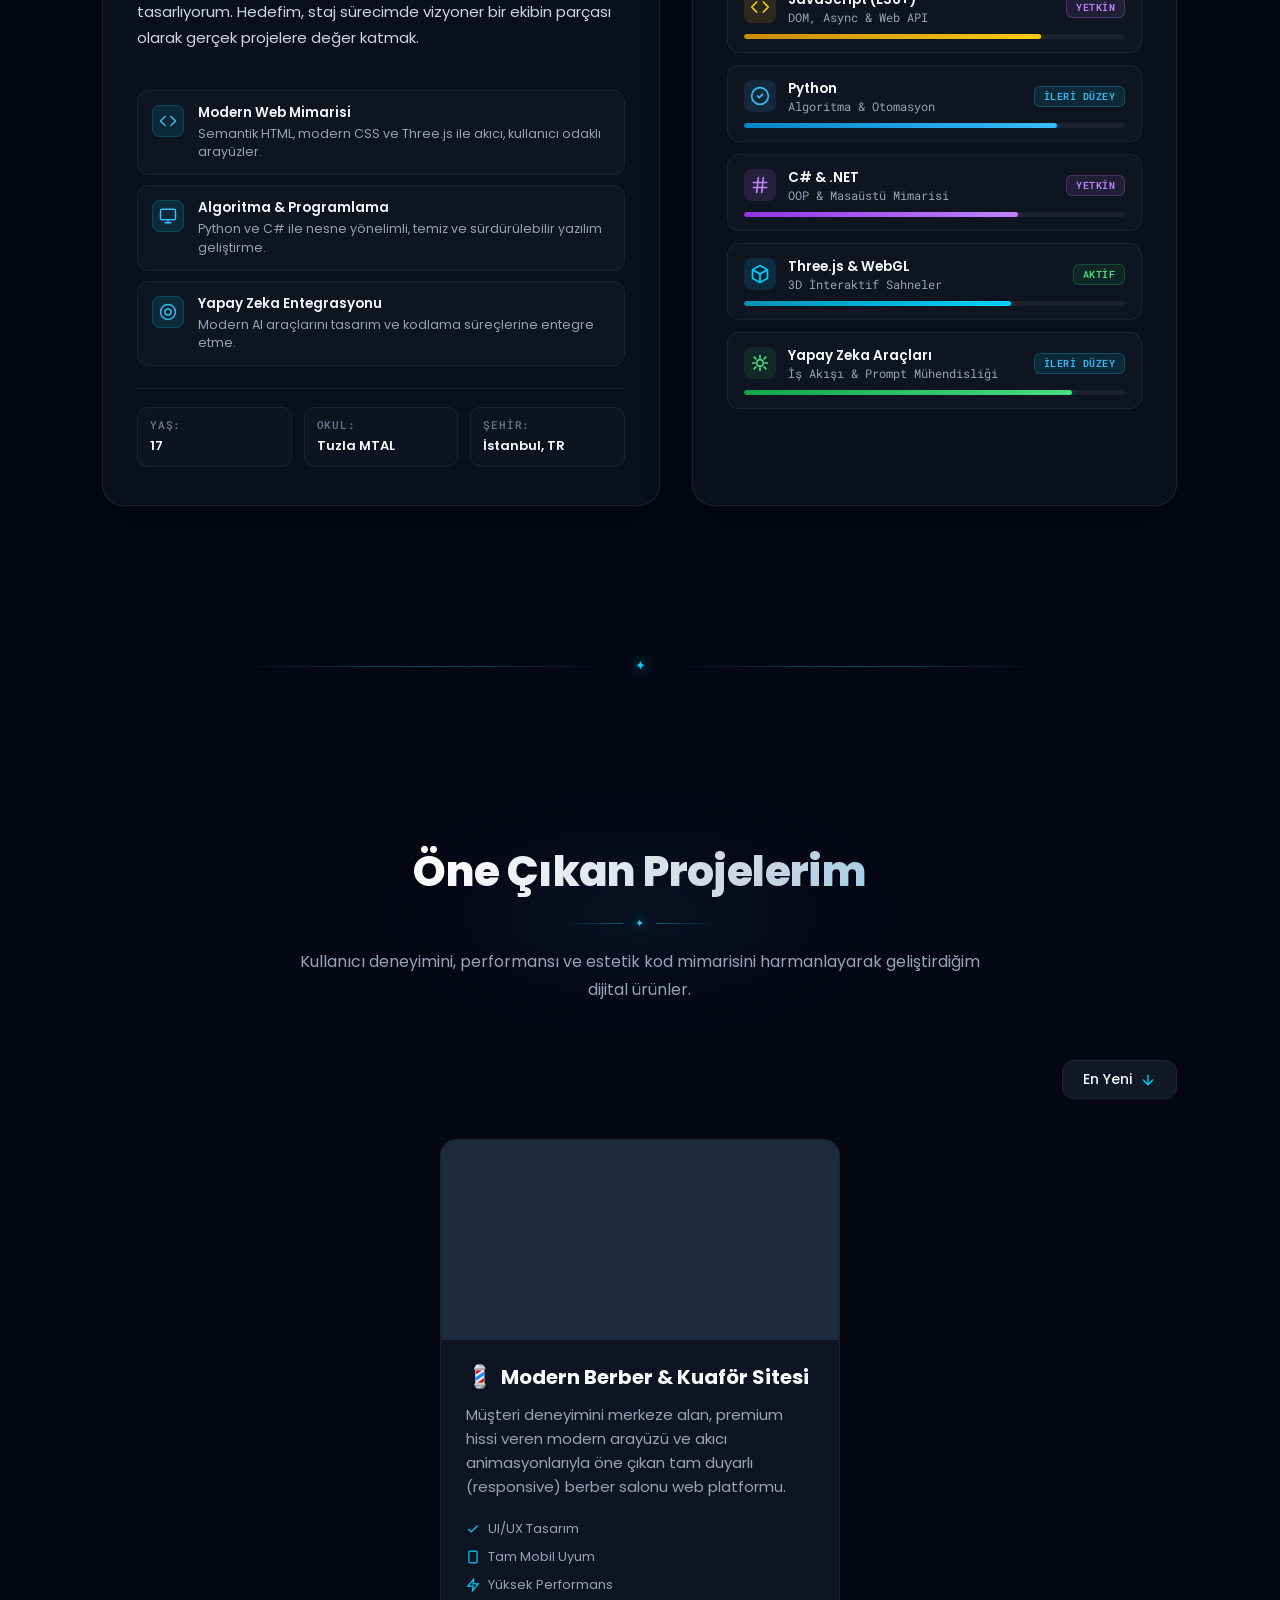
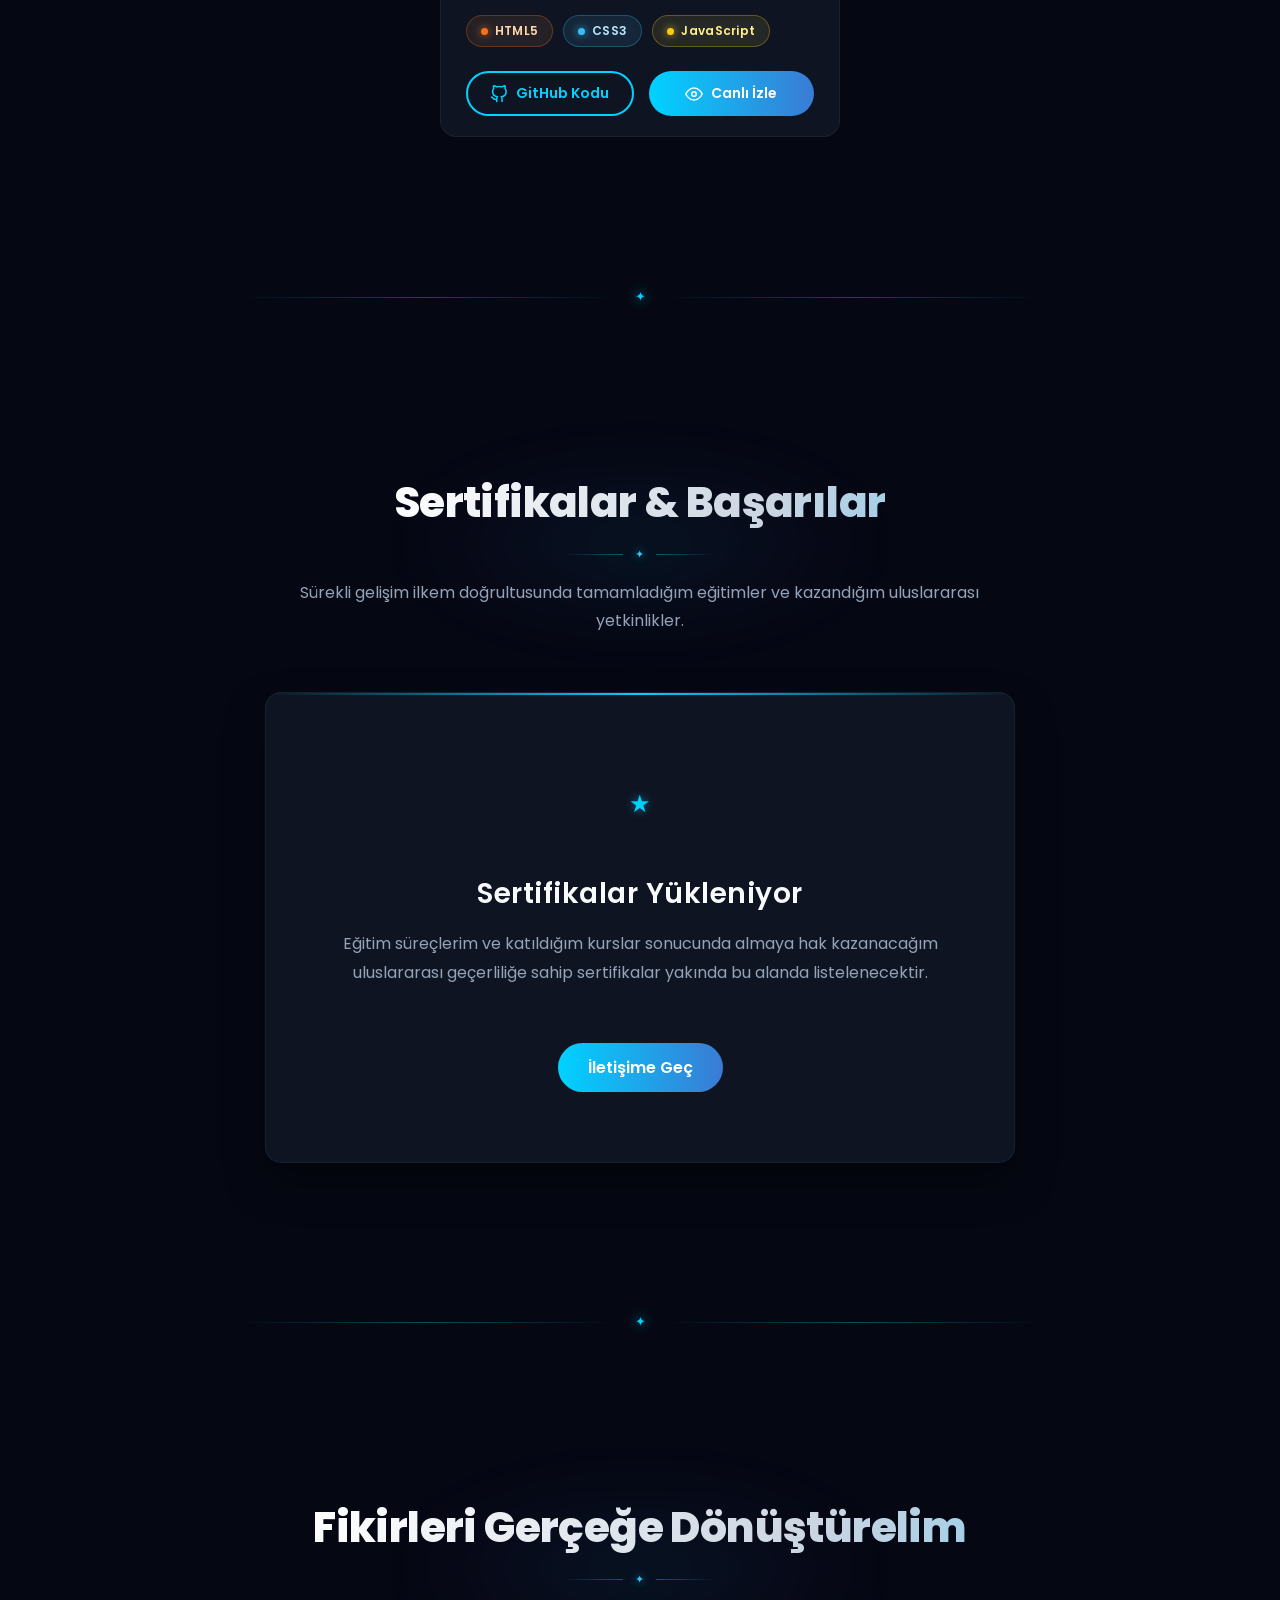
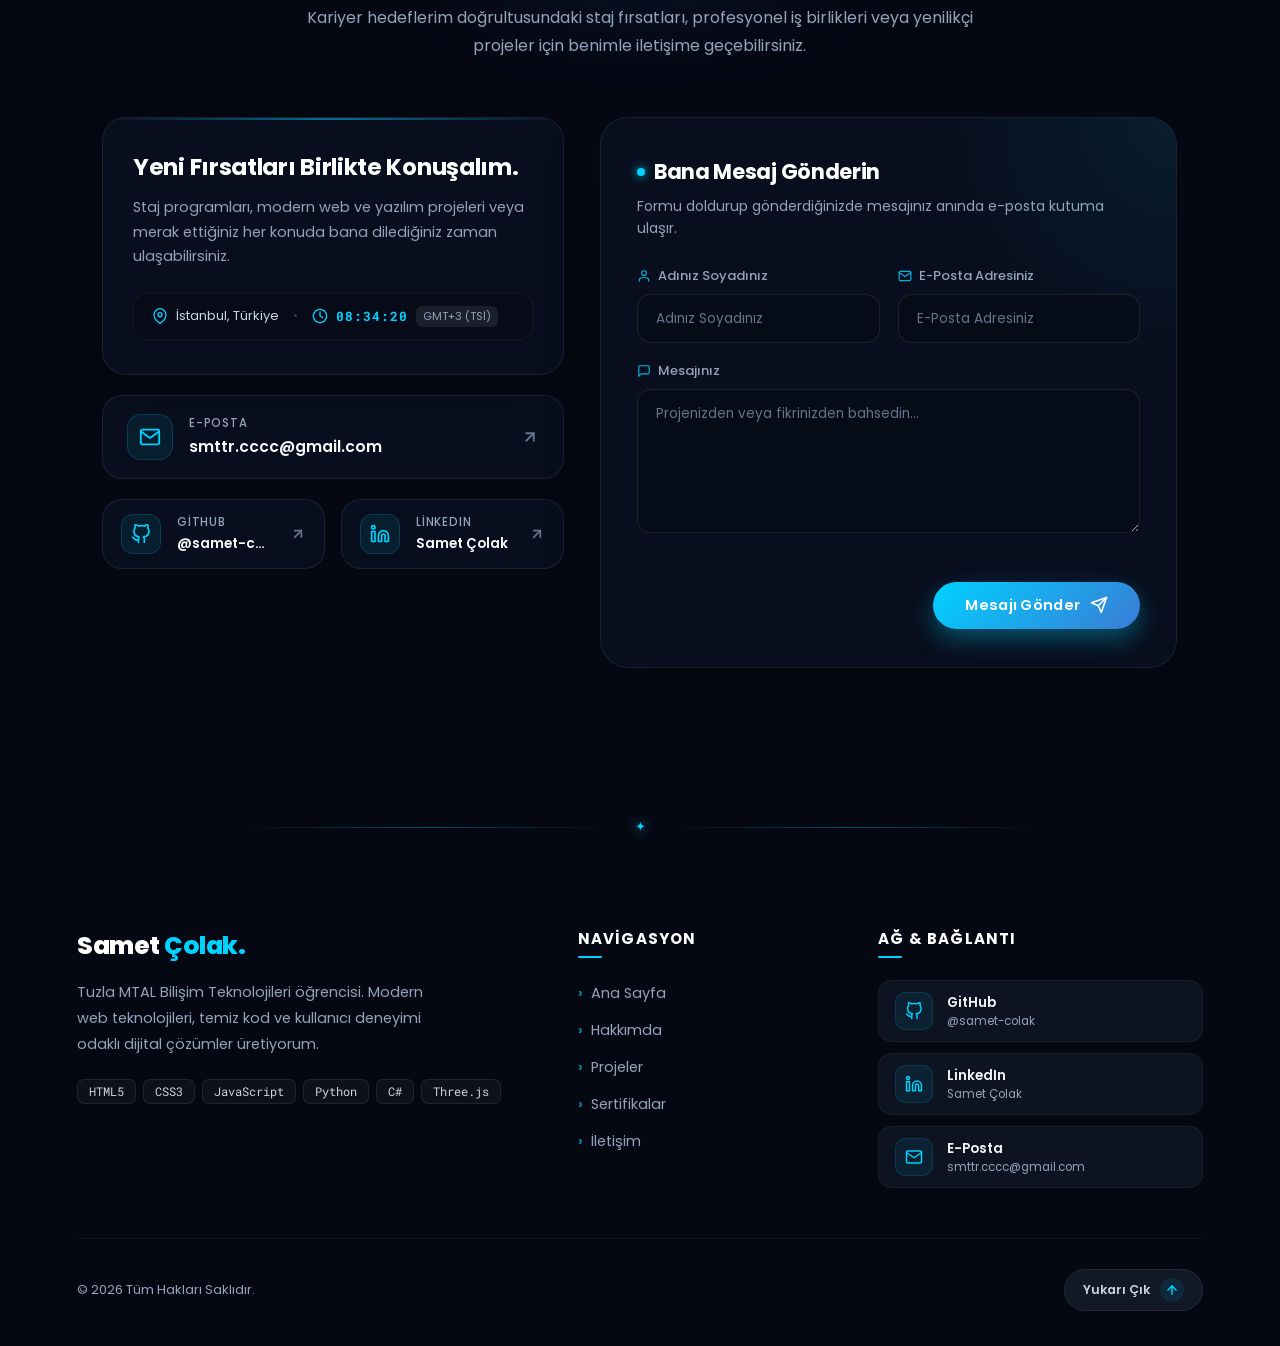
==== commit 8e2319d9: "Add files via upload" ====
--- a/index.html
+++ b/index.html
@@ -1,196 +1,824 @@
-<!DOCTYPE html>
-<html lang="tr">
-<head>
-    <meta charset="UTF-8">
-    <meta name="viewport" content="width=device-width, initial-scale=1.0">
-    <meta name="description" content="Samet Çolak'ın kişisel web portfolyosu. Modern web teknolojileri (HTML, CSS, JS), Python ve C# ile geliştirdiğim kullanıcı odaklı ve yenilikçi projelerimi keşfedin.">
-    <meta property="og:title" content="Samet Çolak | Dijital Portfolyo & Yazılım Geliştirici">
-    <meta property="og:description" content="Samet Çolak'ın kişisel web portfolyosu. Modern web teknolojileri (HTML, CSS, JS), Python ve C# ile geliştirdiğim kullanıcı odaklı ve yenilikçi projelerimi keşfedin.">
-    <meta property="og:image" content="https://images.unsplash.com/photo-1498050108023-c5249f4df085?ixlib=rb-4.0.3&auto=format&fit=crop&w=1200&q=80">
-    <meta property="og:url" content="https://sametcolak.github.io/">
-    <meta property="og:type" content="website">
-    <title>Samet Çolak | Dijital Portfolyo & Yazılım Geliştirici</title>
-    <link rel="icon" href="https://sametcolak.com.tr/assets/favicon.svg" type="image/svg+xml" sizes="any">
-    <link rel="apple-touch-icon" href="https://sametcolak.com.tr/assets/favicon.svg">
-    <link rel="stylesheet" href="css/style.css?v=1.1">
-    <link rel="stylesheet" href="css/home.css?v=1.1">
-    <link href="https://fonts.googleapis.com/css2?family=Poppins:wght@300;400;600;700&family=Roboto+Mono:wght@400&display=swap" rel="stylesheet">
-
-    <!-- Google Analytics -->
-    <script async src="https://www.googletagmanager.com/gtag/js?id=G-EWQ31H4YTW"></script>
-    <script>
-        window.dataLayer = window.dataLayer || [];
-        function gtag(){dataLayer.push(arguments);}
-        gtag('js', new Date());
-        gtag('config', 'G-EWQ31H4YTW');
-    </script>
-</head>
-<body>
-
-    <!-- PRELOADER (SAYFA GEÇİŞ EKRANI) -->
-    <div id="preloader">
-        <div class="preloader-logo">Samet <span>Çolak.</span></div>
-    </div>
-    <script>
-        var isReload = false;
-        if (window.performance) {
-            if (performance.navigation && performance.navigation.type === 1) {
-                isReload = true;
-            } else if (performance.getEntriesByType && performance.getEntriesByType("navigation").length > 0) {
-                isReload = performance.getEntriesByType("navigation")[0].type === "reload";
-            }
-        }
-        if (sessionStorage.getItem('siteLoaded') && !isReload) {
-            document.getElementById('preloader').style.display = 'none';
-        }
-    </script>
-
-    <!-- Navigasyon Menüsü -->
-    <nav>
-        <a href="/" class="logo">Samet <span>Çolak.</span></a>
-        <ul class="nav-links">
-            <li><a href="/" data-i18n="home">Ana Sayfa</a></li>
-            <li><a href="/pages/about" data-i18n="about">Hakkımda</a></li>
-            <li><a href="/pages/projects" data-i18n="projects">Projeler</a></li>
-            <li><a href="/pages/certificates" data-i18n="certificates">Sertifikalar</a></li>
-            <li><a href="/pages/contact" data-i18n="contact">İletişim</a></li>
-        </ul>
-        <div class="nav-actions">
-            <button id="lang-btn" class="lang-switch">
-                <svg viewBox="0 0 24 24" width="18" height="18" stroke="currentColor" stroke-width="2" fill="none" stroke-linecap="round" stroke-linejoin="round" class="globe-icon"><circle cx="12" cy="12" r="10"></circle><line x1="2" y1="12" x2="22" y2="12"></line><path d="M12 2a15.3 15.3 0 0 1 4 10 15.3 15.3 0 0 1-4 10 15.3 15.3 0 0 1-4-10 15.3 15.3 0 0 1 4-10z"></path></svg>
-                <span id="lang-text">EN</span>
-            </button>
-            <div class="hamburger">
-                <span class="bar"></span>
-                <span class="bar"></span>
-                <span class="bar"></span>
-            </div>
-        </div>
-    </nav>
-
-    <!-- Ana Sayfa (Hero) Bölümü -->
-    <section id="home" class="hero">
-        <!-- Arka Plan Dekoratif Elementleri -->
-        <div class="hero-bg-shapes">
-            <div class="shape shape-1"></div>
-            <div class="shape shape-2"></div>
-            <div class="shape shape-3"></div>
-        </div>
-        
-        <div class="hero-container">
-            <div class="hero-content">
-                <p class="greeting" data-i18n="hero_greeting_small">Merhaba, benim adım</p>
-                <h1>Samet <span class="name-highlight">Çolak</span><span class="dot">.</span></h1>
-                <h2><span data-i18n="hero_im">Ben bir</span> <span class="typing-text"></span><span class="cursor">|</span></h2>
-                <p class="hero-desc" data-i18n="hero_desc">Yazılım dünyasına tutkuyla bağlı, modern web teknolojileri ve yapay zeka araçlarını harmanlayarak yenilikçi çözümler üreten bir geliştiriciyim. <span class="color-html">HTML</span>, <span class="color-css">CSS</span>, <span class="color-python">Python</span> ve <span class="color-cs">C#</span> alanlarındaki yetkinliklerimi sürekli ileriye taşıyor; kullanıcı deneyimini merkeze alan, ölçeklenebilir ve estetik projeler inşa ediyorum.</p>
-                
-                <div class="hero-buttons">
-                    <a href="/pages/projects" class="btn" data-i18n="hero_btn">Projelerimi Gör</a>
-                    <a href="/pages/contact" class="btn btn-outline" data-i18n="hero_btn_contact">İletişime Geç</a>
-                </div>
-
-                <div class="social-links">
-                    <a href="https://github.com/samet-colak" target="_blank" class="social-icon">GitHub</a>
-                    <a href="https://linkedin.com" target="_blank" class="social-icon">LinkedIn</a>
-                </div>
-            </div>
-            
-            <div class="hero-image-box">
-                <!-- Terminal Arkası Aydınlatma (Ambient Glow) -->
-                <div class="terminal-glow"></div>
-
-                <div class="terminal-window hero-3d-card" id="terminal-window">
-                    <div class="terminal-header" id="terminal-header">
-                        <div class="terminal-buttons">
-                            <span class="close-btn"></span>
-                            <span class="minimize-btn"></span>
-                            <span class="maximize-btn"></span>
-                        </div>
-                    <div class="terminal-title">
-                        <span class="code-nav" id="prev-code" title="Önceki Dil">&#10094;</span>
-                        <span id="current-file-name">developer.py</span>
-                        <span class="code-nav" id="next-code" title="Sonraki Dil">&#10095;</span>
-                    </div>
-                    <div class="terminal-actions">
-                        <button class="run-btn" id="run-btn" title="Kodu Çalıştır">
-                            <svg viewBox="0 0 24 24" width="15" height="15" fill="currentColor"><polygon points="5 3 19 12 5 21 5 3"></polygon></svg>
-                        </button>
-                        <button class="copy-btn" id="copy-btn" title="Kodu Kopyala">
-                            <svg class="icon-copy" width="18" height="18" viewBox="0 0 24 24" fill="none" stroke="currentColor" stroke-width="2" stroke-linecap="round" stroke-linejoin="round"><rect x="9" y="9" width="13" height="13" rx="2" ry="2"></rect><path d="M5 15H4a2 2 0 0 1-2-2V4a2 2 0 0 1 2-2h9a2 2 0 0 1 2 2v1"></path></svg>
-                            <svg class="icon-check" width="18" height="18" viewBox="0 0 24 24" fill="none" stroke="#27c93f" stroke-width="3" stroke-linecap="round" stroke-linejoin="round"><polyline points="20 6 9 17 4 12"></polyline></svg>
-                        </button>
-                    </div>
-                    </div>
-                    <div class="terminal-body" id="terminal-body">
-<pre><code id="code-to-copy"><span class="term-comment"># Samet Çolak - Profil</span>
-<span class="term-keyword">class</span> <span class="term-variable">Developer</span>:
-    <span class="term-keyword">def</span> <span class="term-property">__init__</span>(<span class="term-variable">self</span>):
-        <span class="term-variable">self</span>.<span class="term-property">name</span> <span class="term-operator">=</span> <span class="term-string">"Samet Çolak"</span>
-        <span class="term-variable">self</span>.<span class="term-property">role</span> <span class="term-operator">=</span> <span class="term-string">"Software Developer"</span>
-        <span class="term-variable">self</span>.<span class="term-property">skills</span> <span class="term-operator">=</span> [<span class="term-string">"HTML"</span>, <span class="term-string">"CSS"</span>, <span class="term-string">"Python"</span>, <span class="term-string">"C#"</span>]
-        <span class="term-variable">self</span>.<span class="term-property">ai</span> <span class="term-operator">=</span> <span class="term-keyword">True</span><span class="term-cursor">_</span></code></pre>
-                    <div id="cli-output" class="cli-output"></div>
-                    <div class="terminal-cli">
-                        <span class="cli-prompt">samet@portfolio:~$</span>
-                        <input type="text" id="cli-input" autocomplete="off" spellcheck="false" maxlength="50" placeholder="Bir komut girin ('help')">
-                    </div>
-                    </div>
-                </div>
-            </div>
-        </div>
-
-        <!-- Aşağı Kaydır İndikatörü -->
-        <div class="scroll-indicator">
-            <div class="scroll-arrow">
-                <span class="mouse">
-                    <span class="wheel"></span>
-                </span>
-                <span class="arrow-down"></span>
-            </div>
-        </div>
-    </section>
-
- <footer class="modern-footer">
-        <div class="footer-content">
-            <div class="footer-brand">
-                <a href="/" class="logo">Samet <span>Çolak.</span></a>
-                <p data-i18n="footer_desc">Modern ve kullanıcı dostu web deneyimleri tasarlıyorum.</p>
-            </div>
-            <div class="footer-links">
-                <h4 data-i18n="footer_quick_links">Hızlı Bağlantılar</h4>
-                <ul>
-                    <li><a href="/" data-i18n="home">Ana Sayfa</a></li>
-                    <li><a href="/pages/about" data-i18n="about">Hakkımda</a></li>
-                    <li><a href="/pages/projects" data-i18n="projects">Projeler</a></li>
-                    <li><a href="/pages/certificates" data-i18n="certificates">Sertifikalar</a></li>
-                    <li><a href="/pages/contact" data-i18n="contact">İletişim</a></li>
-                </ul>
-            </div>
-            <div class="footer-social">
-                <h4 data-i18n="footer_social">Sosyal Medya</h4>
-                <div class="social-icons">
-                    <a href="https://github.com/samet-colak" target="_blank" class="social-link" title="GitHub">
-                        <svg viewBox="0 0 24 24" width="20" height="20" stroke="currentColor" stroke-width="2" fill="none" stroke-linecap="round" stroke-linejoin="round"><path d="M9 19c-5 1.5-5-2.5-7-3m14 6v-3.87a3.37 3.37 0 0 0-.94-2.61c3.14-.35 6.44-1.54 6.44-7A5.44 5.44 0 0 0 20 4.77 5.07 5.07 0 0 0 19.91 1S18.73.65 16 2.48a13.38 13.38 0 0 0-7 0C6.27.65 5.09 1 5.09 1A5.07 5.07 0 0 0 5 4.77a5.44 5.44 0 0 0-1.5 3.78c0 5.42 3.3 6.61 6.44 7A3.37 3.37 0 0 0 9 18.13V22"></path></svg>
-                        <span>GitHub</span>
-                    </a>
-                    <a href="https://linkedin.com" target="_blank" class="social-link" title="LinkedIn">
-                        <svg viewBox="0 0 24 24" width="20" height="20" stroke="currentColor" stroke-width="2" fill="none" stroke-linecap="round" stroke-linejoin="round"><path d="M16 8a6 6 0 0 1 6 6v7h-4v-7a2 2 0 0 0-2-2 2 2 0 0 0-2 2v7h-4v-7a6 6 0 0 1 6-6z"></path><rect x="2" y="9" width="4" height="12"></rect><circle cx="4" cy="4" r="2"></circle></svg>
-                        <span>LinkedIn</span>
-                    </a>
-                    <a href="mailto:smttr.cccc@gmail.com" class="social-link" title="Email">
-                        <svg viewBox="0 0 24 24" width="20" height="20" stroke="currentColor" stroke-width="2" fill="none" stroke-linecap="round" stroke-linejoin="round"><path d="M4 4h16c1.1 0 2 .9 2 2v12c0 1.1-.9 2-2 2H4c-1.1 0-2-.9-2-2V6c0-1.1.9-2 2-2z"></path><polyline points="22,6 12,13 2,6"></polyline></svg>
-                        <span>E-Posta Gönder</span>
-                    </a>
-                </div>
-            </div>
-        </div>
-        <div class="footer-bottom">
-            <p data-i18n="footer_text">© 2026 Tüm Hakları Saklıdır.</p>
-            <a href="#" class="scroll-top"><span data-i18n="scroll_top">Yukarı Çık</span> <span class="arrow">&uarr;</span></a>
-        </div>
-    </footer>
-
-    <script src="js/script.js?v=1.1"></script>
-    <script src="js/home.js?v=1.1"></script>
-</body>
-</html>
+<!DOCTYPE html>
+<html lang="tr">
+<head>
+    <meta charset="UTF-8">
+    <meta name="viewport" content="width=device-width, initial-scale=1.0">
+    <meta name="description" content="Samet Çolak kişisel portfolyo web sitesi. Modern web teknolojileri, temiz kod ve kullanıcı odaklı dijital çözümler.">
+    <meta name="keywords" content="Samet Çolak, Yazılım Geliştirici, Web Tasarım, Portfolyo, Python, C#, Frontend, Three.js">
+    <meta name="author" content="Samet Çolak">
+    <meta name="theme-color" content="#0a0f1d">
+    <meta name="msapplication-TileColor" content="#0a0f1d">
+    <link rel="canonical" href="https://sametcolak.com.tr/">
+
+    <!-- Open Graph / Facebook -->
+    <meta property="og:type" content="website">
+    <meta property="og:url" content="https://sametcolak.com.tr/">
+    <meta property="og:title" content="Samet Çolak — Portfolyo">
+    <meta property="og:description" content="Samet Çolak kişisel portfolyo web sitesi. Modern web teknolojileri, temiz kod ve kullanıcı odaklı dijital çözümler.">
+    <meta property="og:image" content="https://images.unsplash.com/photo-1498050108023-c5249f4df085?ixlib=rb-4.0.3&auto=format&fit=crop&w=1200&q=80">
+
+    <!-- Twitter Card -->
+    <meta name="twitter:card" content="summary_large_image">
+    <meta name="twitter:title" content="Samet Çolak — Portfolyo">
+    <meta name="twitter:description" content="Samet Çolak kişisel portfolyo web sitesi. Modern web teknolojileri, temiz kod ve kullanıcı odaklı dijital çözümler.">
+    <meta name="twitter:image" content="https://images.unsplash.com/photo-1498050108023-c5249f4df085?ixlib=rb-4.0.3&auto=format&fit=crop&w=1200&q=80">
+
+    <title>Samet Çolak — Portfolyo</title>
+    <link rel="icon" href="assets/favicon.svg" type="image/svg+xml" sizes="any">
+    <link rel="apple-touch-icon" href="assets/favicon.svg">
+
+    <!-- CSS Stilleri -->
+    <link rel="stylesheet" href="css/style.css?v=4.2">
+    <link rel="stylesheet" href="css/home.css?v=4.2">
+    <link rel="stylesheet" href="css/about.css?v=4.2">
+    <link rel="stylesheet" href="css/projects.css?v=4.4">
+    <link rel="stylesheet" href="css/certificates.css?v=4.0">
+    <link rel="stylesheet" href="css/contact.css?v=4.2">
+    <link href="https://fonts.googleapis.com/css2?family=Poppins:wght@300;400;600;700;800&family=Roboto+Mono:wght@400;600;700&display=swap" rel="stylesheet">
+
+    <!-- Google Analytics -->
+    <script async src="https://www.googletagmanager.com/gtag/js?id=G-EWQ31H4YTW"></script>
+    <script>
+        window.dataLayer = window.dataLayer || [];
+        function gtag(){dataLayer.push(arguments);}
+        gtag('js', new Date());
+        gtag('config', 'G-EWQ31H4YTW');
+    </script>
+</head>
+<body>
+
+    <!-- 3D THREE.JS WEBGL KANVAS -->
+    <canvas id="webgl-canvas"></canvas>
+
+    <!-- PRELOADER (SAYFA GEÇİŞ EKRANI) -->
+    <div id="preloader">
+        <div class="preloader-logo">Samet <span>Çolak.</span></div>
+    </div>
+    <script>
+        var isReload = false;
+        if (window.performance) {
+            if (performance.navigation && performance.navigation.type === 1) {
+                isReload = true;
+            } else if (performance.getEntriesByType && performance.getEntriesByType("navigation").length > 0) {
+                isReload = performance.getEntriesByType("navigation")[0].type === "reload";
+            }
+        }
+        if (sessionStorage.getItem('siteLoaded') && !isReload) {
+            document.getElementById('preloader').style.display = 'none';
+        }
+    </script>
+
+    <!-- 3D SCROLL HUD WAYPOINTS (SAĞ TARAF GEZİNTİ İNDİKATÖRÜ) -->
+    <aside class="hud-waypoints" aria-label="3D Navigasyon">
+        <div class="hud-line"><div class="hud-line-progress"></div></div>
+        <a href="#home" class="hud-point active" data-section="home" title="Ana Sayfa" data-i18n-title="home">
+            <span class="hud-label" data-i18n="home">Ana Sayfa</span>
+            <span class="hud-num">01</span>
+        </a>
+        <a href="#about" class="hud-point" data-section="about" title="Hakkımda" data-i18n-title="about">
+            <span class="hud-label" data-i18n="about">Hakkımda</span>
+            <span class="hud-num">02</span>
+        </a>
+        <a href="#projects" class="hud-point" data-section="projects" title="Projeler" data-i18n-title="projects">
+            <span class="hud-label" data-i18n="projects">Projeler</span>
+            <span class="hud-num">03</span>
+        </a>
+        <a href="#certificates" class="hud-point" data-section="certificates" title="Sertifikalar" data-i18n-title="certificates">
+            <span class="hud-label" data-i18n="certificates">Sertifikalar</span>
+            <span class="hud-num">04</span>
+        </a>
+        <a href="#contact" class="hud-point" data-section="contact" title="İletişim" data-i18n-title="contact">
+            <span class="hud-label" data-i18n="contact">İletişim</span>
+            <span class="hud-num">05</span>
+        </a>
+    </aside>
+
+    <!-- YÜZEN MODERN ADA NAVBAR (DYNAMIC ISLAND NAVBAR) -->
+    <header class="nav-wrapper">
+        <nav class="floating-nav">
+            <!-- Sol: Logo -->
+            <div class="nav-left">
+                <a href="#home" class="logo">Samet <span>Çolak.</span></a>
+            </div>
+
+            <!-- Orta: Hızlı Komut Paleti Tetikleyicisi (Ctrl+K) -->
+            <button class="nav-cmd-trigger" id="nav-cmd-btn" title="Komut Paletini Aç (Ctrl+K)" data-i18n-title="nav_cmd_title">
+                <svg width="15" height="15" viewBox="0 0 24 24" fill="none" stroke="currentColor" stroke-width="2.2" stroke-linecap="round" stroke-linejoin="round"><circle cx="11" cy="11" r="8"></circle><line x1="21" y1="21" x2="16.65" y2="16.65"></line></svg>
+                <span data-i18n="nav_search_text">Hızlı Arama...</span>
+                <kbd class="cmd-shortcut">⌘K</kbd>
+            </button>
+
+            <!-- Sağ: CTA Butonu, Dil Seçici ve Mobil Hamburger -->
+            <div class="nav-actions">
+                <a href="#contact" class="nav-cta-btn">
+                    <span data-i18n="nav_cta">Bana Ulaşın</span>
+                    <svg viewBox="0 0 24 24" width="14" height="14" fill="none" stroke="currentColor" stroke-width="2.5" stroke-linecap="round" stroke-linejoin="round"><polyline points="9 18 15 12 9 6"></polyline></svg>
+                </a>
+
+                <button id="lang-btn" class="lang-switch" title="Dili Değiştir / Switch Language" data-i18n-title="nav_lang_title">
+                    <svg viewBox="0 0 24 24" width="16" height="16" stroke="currentColor" stroke-width="2" fill="none" stroke-linecap="round" stroke-linejoin="round" class="globe-icon"><circle cx="12" cy="12" r="10"></circle><line x1="2" y1="12" x2="22" y2="12"></line><path d="M12 2a15.3 15.3 0 0 1 4 10 15.3 15.3 0 0 1-4 10 15.3 15.3 0 0 1-4-10 15.3 15.3 0 0 1 4-10z"></path></svg>
+                    <span id="lang-text">EN</span>
+                </button>
+
+                <div class="hamburger" title="Menüyü Aç" data-i18n-title="nav_menu_title">
+                    <span class="bar"></span>
+                    <span class="bar"></span>
+                    <span class="bar"></span>
+                </div>
+            </div>
+
+            <!-- Mobil Menü Çekmecesi (Yalnızca mobilde hamburger açıldığında gösterilir) -->
+            <ul class="nav-links mobile-only-drawer">
+                <li><a href="#home" data-i18n="home">Ana Sayfa</a></li>
+                <li><a href="#about" data-i18n="about">Hakkımda</a></li>
+                <li><a href="#projects" data-i18n="projects">Projeler</a></li>
+                <li><a href="#certificates" data-i18n="certificates">Sertifikalar</a></li>
+                <li><a href="#contact" data-i18n="contact">İletişim</a></li>
+            </ul>
+        </nav>
+    </header>
+
+    <!-- BÖLÜM 1: ANA SAYFA (HERO) -->
+    <section id="home" class="hero section-padding">
+        <div class="hero-container">
+            <div class="hero-content">
+                <p class="greeting" data-i18n="hero_greeting_small">Merhaba, benim adım</p>
+                <h1>Samet <span class="name-highlight">Çolak</span><span class="dot">.</span></h1>
+                <h2><span data-i18n="hero_im">Ben bir</span> <span class="typing-text"></span><span class="cursor">|</span></h2>
+                <p class="hero-desc" data-i18n="hero_desc">Yazılım dünyasına tutkuyla bağlı, modern web teknolojileri ve yapay zeka araçlarını harmanlayarak yenilikçi çözümler üreten bir geliştiriciyim. <span class="color-html">HTML</span>, <span class="color-css">CSS</span>, <span class="color-python">Python</span> ve <span class="color-cs">C#</span> alanlarındaki yetkinliklerimi sürekli ileriye taşıyor; kullanıcı deneyimini merkeze alan, ölçeklenebilir ve estetik projeler inşa ediyorum.</p>
+                
+                <div class="hero-buttons">
+                    <a href="#projects" class="btn" data-i18n="hero_btn">Projelerimi Gör</a>
+                    <a href="#contact" class="btn btn-outline" data-i18n="hero_btn_contact">İletişime Geç</a>
+                </div>
+
+                <div class="social-links">
+                    <a href="https://github.com/samet-colak" target="_blank" class="social-icon">GitHub</a>
+                    <a href="https://linkedin.com" target="_blank" class="social-icon">LinkedIn</a>
+                </div>
+            </div>
+            
+            <div class="hero-image-box">
+                <div class="terminal-glow"></div>
+
+                <!-- İnteraktif ve Sürüklenebilir Kod Terminali (Pro IDE Edition) -->
+                <div class="terminal-window hero-3d-card" id="terminal-window">
+                    <div class="terminal-header" id="terminal-header">
+                        <div class="terminal-buttons">
+                            <span class="close-btn" title="Yeniden Başlat" data-i18n-title="term_btn_restart"></span>
+                            <span class="minimize-btn" title="Küçült" data-i18n-title="term_btn_minimize"></span>
+                            <span class="maximize-btn" title="Büyüt" data-i18n-title="term_btn_maximize"></span>
+                        </div>
+                        <div class="terminal-title">
+                            <button class="code-nav" id="prev-code" title="Önceki Dil" data-i18n-title="term_btn_prev_lang" aria-label="Önceki Dil">&#10094;</button>
+                            <div class="terminal-tab" title="Aktif Dosya">
+                                <span class="file-icon-dot" id="file-icon-dot"></span>
+                                <span id="current-file-name">developer.py</span>
+                            </div>
+                            <button class="code-nav" id="next-code" title="Sonraki Dil" data-i18n-title="term_btn_next_lang" aria-label="Sonraki Dil">&#10095;</button>
+                        </div>
+                        <div class="terminal-actions">
+                            <button class="run-btn" id="run-btn" title="Kodu Çalıştır" data-i18n-title="term_btn_run">
+                                <svg viewBox="0 0 24 24" width="14" height="14" fill="currentColor"><polygon points="5 3 19 12 5 21 5 3"></polygon></svg>
+                            </button>
+                            <button class="copy-btn" id="copy-btn" title="Kodu Kopyala" data-i18n-title="term_btn_copy">
+                                <svg class="icon-copy" width="16" height="16" viewBox="0 0 24 24" fill="none" stroke="currentColor" stroke-width="2" stroke-linecap="round" stroke-linejoin="round"><rect x="9" y="9" width="13" height="13" rx="2" ry="2"></rect><path d="M5 15H4a2 2 0 0 1-2-2V4a2 2 0 0 1 2-2h9a2 2 0 0 1 2 2v1"></path></svg>
+                                <svg class="icon-check" width="16" height="16" viewBox="0 0 24 24" fill="none" stroke="#22c55e" stroke-width="3" stroke-linecap="round" stroke-linejoin="round"><polyline points="20 6 9 17 4 12"></polyline></svg>
+                            </button>
+                        </div>
+                    </div>
+                    <div class="terminal-body" id="terminal-body">
+                        <div class="terminal-code-wrapper">
+                            <div class="code-gutter" id="code-gutter" aria-hidden="true">
+                                <span>1</span><span>2</span><span>3</span><span>4</span><span>5</span><span>6</span><span>7</span>
+                            </div>
+                            <pre class="code-pre"><code id="code-to-copy"><span class="term-comment"># Samet Çolak - Profil</span>
+<span class="term-keyword">class</span> <span class="term-variable">Developer</span>:
+    <span class="term-keyword">def</span> <span class="term-property">__init__</span>(<span class="term-variable">self</span>):
+        <span class="term-variable">self</span>.<span class="term-property">name</span> <span class="term-operator">=</span> <span class="term-string">"Samet Çolak"</span>
+        <span class="term-variable">self</span>.<span class="term-property">role</span> <span class="term-operator">=</span> <span class="term-string">"Software Developer"</span>
+        <span class="term-variable">self</span>.<span class="term-property">skills</span> <span class="term-operator">=</span> [<span class="term-string">"HTML"</span>, <span class="term-string">"CSS"</span>, <span class="term-string">"Python"</span>, <span class="term-string">"C#"</span>]
+        <span class="term-variable">self</span>.<span class="term-property">ai</span> <span class="term-operator">=</span> <span class="term-keyword">True</span><span class="term-cursor">_</span></code></pre>
+                        </div>
+                        <div class="terminal-console-wrap">
+                            <div id="cli-output" class="cli-output"></div>
+                            <div class="terminal-cli">
+                                <span class="cli-prompt">
+                                    <span class="prompt-user">samet</span><span class="prompt-at">@</span><span class="prompt-host">portfolio</span><span class="prompt-sep">:</span><span class="prompt-path">~</span><span class="prompt-sym">$</span>
+                                </span>
+                                <input type="text" id="cli-input" autocomplete="off" spellcheck="false" maxlength="50" placeholder="Bir komut girin ('help')" data-i18n-placeholder="cli_placeholder">
+                            </div>
+                        </div>
+                    </div>
+                </div>
+            </div>
+        </div>
+
+        <!-- Aşağı Kaydır İndikatörü -->
+        <div class="scroll-indicator">
+            <a href="#about" class="scroll-arrow" aria-label="Aşağı Kaydır" data-i18n-aria-label="aria_scroll_down">
+                <span class="mouse">
+                    <span class="wheel"></span>
+                </span>
+                <span class="arrow-down"></span>
+            </a>
+        </div>
+    </section>
+
+    <!-- BÖLÜM GEÇİŞİ: 01 -> 02 -->
+    <div class="section-divider-wrap fade-in" aria-hidden="true">
+        <div class="section-divider-line"></div>
+        <div class="section-divider-node">✦</div>
+        <div class="section-divider-line"></div>
+    </div>
+
+    <!-- BÖLÜM 2: HAKKIMDA (ABOUT) & TEKNİK YETENEKLER -->
+    <section id="about" class="section-padding">
+        <div class="section-container">
+            <div class="section-header-block fade-in">
+                <h2 class="section-main-heading" data-i18n="section_title_about">Hakkımda & Yetkinliklerim</h2>
+                <div class="section-accent-line" aria-hidden="true"><span class="accent-beam-left"></span><span class="accent-diamond">✦</span><span class="accent-beam-right"></span></div>
+                <p class="section-lead-desc" data-i18n="section_desc_about">Bilişim teknolojileri, modern arayüz mimarileri ve yapay zeka alanlarındaki vizyonumu, becerilerimi keşfedin.</p>
+            </div>
+            
+            <div class="about-container fade-in fade-delay-1">
+                <!-- Sol Kart: Profil & Odak Alanları -->
+                <div class="about-card about-profile-card">
+                    <div class="about-card-header">
+                        <h3 data-i18n="about_heading">Tutkulu Bir Genç Geliştirici</h3>
+                    </div>
+                    
+                    <div class="about-bio">
+                        <p data-i18n="about_p1">Merhaba, ben Samet Çolak. Tuzla Mesleki ve Teknik Anadolu Lisesi Bilişim Teknolojileri bölümü 12. sınıf öğrencisiyim. Yazılım dünyasına olan merakım beni sürekli yeni şeyler öğrenmeye ve üretmeye itiyor.</p>
+                        <p data-i18n="about_p2">Sadece teorik bilgilerle yetinmiyor, modern web teknolojileri ve yapay zeka (AI) araçlarını birleştirerek kullanıcı dostu arayüzler tasarlıyorum. Hedefim, staj sürecimde vizyoner bir ekibin parçası olarak gerçek projelere değer katmak.</p>
+                    </div>
+
+                    <!-- 3 Temel Mühendislik Odak Alanı -->
+                    <div class="about-pillars">
+                        <div class="about-pillar">
+                            <div class="pillar-icon">
+                                <svg width="18" height="18" viewBox="0 0 24 24" fill="none" stroke="currentColor" stroke-width="2" stroke-linecap="round" stroke-linejoin="round"><polyline points="16 18 22 12 16 6"></polyline><polyline points="8 6 2 12 8 18"></polyline></svg>
+                            </div>
+                            <div class="pillar-content">
+                                <h4 data-i18n="about_pillar1_title">Modern Web Mimarisi</h4>
+                                <p data-i18n="about_pillar1_desc">Semantik HTML, modern CSS ve Three.js ile akıcı, kullanıcı odaklı arayüzler.</p>
+                            </div>
+                        </div>
+
+                        <div class="about-pillar">
+                            <div class="pillar-icon">
+                                <svg width="18" height="18" viewBox="0 0 24 24" fill="none" stroke="currentColor" stroke-width="2" stroke-linecap="round" stroke-linejoin="round"><rect x="2" y="3" width="20" height="14" rx="2" ry="2"></rect><line x1="8" y1="21" x2="16" y2="21"></line><line x1="12" y1="17" x2="12" y2="21"></line></svg>
+                            </div>
+                            <div class="pillar-content">
+                                <h4 data-i18n="about_pillar2_title">Algoritma & Programlama</h4>
+                                <p data-i18n="about_pillar2_desc">Python ve C# ile nesne yönelimli, temiz ve sürdürülebilir yazılım geliştirme.</p>
+                            </div>
+                        </div>
+
+                        <div class="about-pillar">
+                            <div class="pillar-icon">
+                                <svg width="18" height="18" viewBox="0 0 24 24" fill="none" stroke="currentColor" stroke-width="2" stroke-linecap="round" stroke-linejoin="round"><path d="M12 2a10 10 0 1 0 10 10A10 10 0 0 0 12 2zm0 14a4 4 0 1 1 4-4 4 4 0 0 1-4 4z"></path></svg>
+                            </div>
+                            <div class="pillar-content">
+                                <h4 data-i18n="about_pillar3_title">Yapay Zeka Entegrasyonu</h4>
+                                <p data-i18n="about_pillar3_desc">Modern AI araçlarını tasarım ve kodlama süreçlerine entegre etme.</p>
+                            </div>
+                        </div>
+                    </div>
+
+                    <!-- Hızlı Bilgiler Izgarası -->
+                    <div class="personal-info">
+                        <div class="info-item">
+                            <span class="info-title" data-i18n="info_age">Yaş:</span> 
+                            <span class="info-value" id="my-age">17</span>
+                        </div>
+                        <div class="info-item">
+                            <span class="info-title" data-i18n="info_school">Okul:</span> 
+                            <span class="info-value">Tuzla MTAL</span>
+                        </div>
+                        <div class="info-item">
+                            <span class="info-title" data-i18n="info_location">Şehir:</span> 
+                            <span class="info-value" data-i18n="info_location_val">İstanbul, TR</span>
+                        </div>
+                    </div>
+                </div>
+
+                <!-- Sağ Kart: Teknik Yetenek Matrisi -->
+                <div class="about-card about-skills-card">
+                    <div class="about-card-header">
+                        <h3 data-i18n="skills_heading">Teknik Yeteneklerim</h3>
+                        <p class="skills-subdesc" data-i18n="skills_subdesc">Projelerimde aktif olarak kullandığım temel diller, teknolojiler ve araçlar.</p>
+                    </div>
+
+                    <div class="skills-grid">
+                        <!-- HTML5 & CSS3 -->
+                        <div class="skill-card" data-tech="html-css">
+                            <div class="skill-card-top">
+                                <div class="skill-icon icon-html">
+                                    <svg width="20" height="20" viewBox="0 0 24 24" fill="none" stroke="currentColor" stroke-width="2" stroke-linecap="round" stroke-linejoin="round"><polygon points="12 2 2 7 12 12 22 7 12 2"></polygon><polyline points="2 17 12 22 22 17"></polyline><polyline points="2 12 12 17 22 12"></polyline></svg>
+                                </div>
+                                <div class="skill-meta">
+                                    <span class="skill-title">HTML5 & CSS3</span>
+                                    <span class="skill-tag">Modern Web & Responsive</span>
+                                </div>
+                                <span class="skill-level-chip chip-advanced" data-i18n="skill_level_advanced">İleri Düzey</span>
+                            </div>
+                            <div class="skill-bar-wrap">
+                                <div class="skill-bar-track">
+                                    <div class="skill-progress bar-html" data-width="90%" style="--target-width: 90%;"></div>
+                                </div>
+                            </div>
+                        </div>
+
+                        <!-- JavaScript -->
+                        <div class="skill-card" data-tech="javascript">
+                            <div class="skill-card-top">
+                                <div class="skill-icon icon-js">
+                                    <svg width="20" height="20" viewBox="0 0 24 24" fill="none" stroke="currentColor" stroke-width="2" stroke-linecap="round" stroke-linejoin="round"><path d="M16 18l6-6-6-6"></path><path d="M8 6l-6 6 6 6"></path></svg>
+                                </div>
+                                <div class="skill-meta">
+                                    <span class="skill-title">JavaScript (ES6+)</span>
+                                    <span class="skill-tag">DOM, Async & Web API</span>
+                                </div>
+                                <span class="skill-level-chip chip-proficient" data-i18n="skill_level_proficient">Yetkin</span>
+                            </div>
+                            <div class="skill-bar-wrap">
+                                <div class="skill-bar-track">
+                                    <div class="skill-progress bar-js" data-width="78%" style="--target-width: 78%;"></div>
+                                </div>
+                            </div>
+                        </div>
+
+                        <!-- Python -->
+                        <div class="skill-card" data-tech="python">
+                            <div class="skill-card-top">
+                                <div class="skill-icon icon-python">
+                                    <svg width="20" height="20" viewBox="0 0 24 24" fill="none" stroke="currentColor" stroke-width="2" stroke-linecap="round" stroke-linejoin="round"><path d="M12 2c5.523 0 10 4.477 10 10a10 10 0 0 1-10 10c-5.523 0-10-4.477-10-10A10 10 0 0 1 12 2z"></path><path d="m9 12 2 2 4-4"></path></svg>
+                                </div>
+                                <div class="skill-meta">
+                                    <span class="skill-title">Python</span>
+                                    <span class="skill-tag">Algoritma & Otomasyon</span>
+                                </div>
+                                <span class="skill-level-chip chip-advanced" data-i18n="skill_level_advanced">İleri Düzey</span>
+                            </div>
+                            <div class="skill-bar-wrap">
+                                <div class="skill-bar-track">
+                                    <div class="skill-progress bar-python" data-width="82%" style="--target-width: 82%;"></div>
+                                </div>
+                            </div>
+                        </div>
+
+                        <!-- C# -->
+                        <div class="skill-card" data-tech="csharp">
+                            <div class="skill-card-top">
+                                <div class="skill-icon icon-cs">
+                                    <svg width="20" height="20" viewBox="0 0 24 24" fill="none" stroke="currentColor" stroke-width="2" stroke-linecap="round" stroke-linejoin="round"><line x1="4" y1="9" x2="20" y2="9"></line><line x1="4" y1="15" x2="20" y2="15"></line><line x1="10" y1="3" x2="8" y2="21"></line><line x1="16" y1="3" x2="14" y2="21"></line></svg>
+                                </div>
+                                <div class="skill-meta">
+                                    <span class="skill-title">C# & .NET</span>
+                                    <span class="skill-tag">OOP & Masaüstü Mimarisi</span>
+                                </div>
+                                <span class="skill-level-chip chip-proficient" data-i18n="skill_level_proficient">Yetkin</span>
+                            </div>
+                            <div class="skill-bar-wrap">
+                                <div class="skill-bar-track">
+                                    <div class="skill-progress bar-cs" data-width="72%" style="--target-width: 72%;"></div>
+                                </div>
+                            </div>
+                        </div>
+
+                        <!-- Three.js & WebGL -->
+                        <div class="skill-card" data-tech="threejs">
+                            <div class="skill-card-top">
+                                <div class="skill-icon icon-three">
+                                    <svg width="20" height="20" viewBox="0 0 24 24" fill="none" stroke="currentColor" stroke-width="2" stroke-linecap="round" stroke-linejoin="round"><path d="M21 16V8a2 2 0 0 0-1-1.73l-7-4a2 2 0 0 0-2 0l-7 4A2 2 0 0 0 3 8v8a2 2 0 0 0 1 1.73l7 4a2 2 0 0 0 2 0l7-4A2 2 0 0 0 21 16z"></path><polyline points="3.27 6.96 12 12.01 20.73 6.96"></polyline><line x1="12" y1="22.08" x2="12" y2="12"></line></svg>
+                                </div>
+                                <div class="skill-meta">
+                                    <span class="skill-title">Three.js & WebGL</span>
+                                    <span class="skill-tag">3D İnteraktif Sahneler</span>
+                                </div>
+                                <span class="skill-level-chip chip-intermediate" data-i18n="skill_level_intermediate">Aktif</span>
+                            </div>
+                            <div class="skill-bar-wrap">
+                                <div class="skill-bar-track">
+                                    <div class="skill-progress bar-three" data-width="70%" style="--target-width: 70%;"></div>
+                                </div>
+                            </div>
+                        </div>
+
+                        <!-- Yapay Zeka Araçları -->
+                        <div class="skill-card" data-tech="ai">
+                            <div class="skill-card-top">
+                                <div class="skill-icon icon-ai">
+                                    <svg width="20" height="20" viewBox="0 0 24 24" fill="none" stroke="currentColor" stroke-width="2" stroke-linecap="round" stroke-linejoin="round"><path d="M12 3v3m0 12v3M3 12h3m12 0h3"></path><circle cx="12" cy="12" r="4"></circle><path d="m4.93 4.93 2.12 2.12m9.9 9.9 2.12 2.12M4.93 19.07l2.12-2.12m9.9-9.9 2.12-2.12"></path></svg>
+                                </div>
+                                <div class="skill-meta">
+                                    <span class="skill-title" data-i18n="skill_ai">Yapay Zeka Araçları</span>
+                                    <span class="skill-tag">İş Akışı & Prompt Mühendisliği</span>
+                                </div>
+                                <span class="skill-level-chip chip-advanced" data-i18n="skill_level_advanced">İleri Düzey</span>
+                            </div>
+                            <div class="skill-bar-wrap">
+                                <div class="skill-bar-track">
+                                    <div class="skill-progress bar-ai" data-width="86%" style="--target-width: 86%;"></div>
+                                </div>
+                            </div>
+                        </div>
+                    </div>
+                </div>
+            </div>
+        </div>
+    </section>
+
+    <!-- BÖLÜM GEÇİŞİ: 02 -> 03 -->
+    <div class="section-divider-wrap fade-in" aria-hidden="true">
+        <div class="section-divider-line"></div>
+        <div class="section-divider-node">✦</div>
+        <div class="section-divider-line"></div>
+    </div>
+
+    <!-- BÖLÜM 3: PROJELER (PROJECTS) -->
+    <section id="projects" class="section-padding">
+        <div class="section-container">
+            <div class="section-header-block fade-in">
+                <h2 class="section-main-heading" data-i18n="section_title_projects">Öne Çıkan Projelerim</h2>
+                <div class="section-accent-line" aria-hidden="true"><span class="accent-beam-left"></span><span class="accent-diamond">✦</span><span class="accent-beam-right"></span></div>
+                <p class="section-lead-desc" data-i18n="section_desc_projects">Kullanıcı deneyimini, performansı ve estetik kod mimarisini harmanlayarak geliştirdiğim dijital ürünler.</p>
+            </div>
+            
+            <!-- Sıralama Paneli -->
+            <div class="projects-header-actions fade-in fade-delay-1">
+                <div class="project-sort">
+                    <button id="sort-toggle-btn" class="sort-toggle-btn" data-sort="newest">
+                        <span data-i18n="sort_newest">En Yeni</span>
+                        <svg class="sort-icon" viewBox="0 0 24 24" width="16" height="16" stroke="currentColor" stroke-width="2" fill="none" stroke-linecap="round" stroke-linejoin="round"><line x1="12" y1="5" x2="12" y2="19"></line><polyline points="19 12 12 19 5 12"></polyline></svg>
+                    </button>
+                </div>
+            </div>
+
+            <div class="projects-grid fade-in fade-delay-2">
+                <!-- Berber Sitesi Projesi -->
+                <div class="project-card" data-date="2026-06-09" data-i18n-extra="project_barber_extra">
+                    <div class="project-img-wrapper">
+                        <div class="project-img" style="background-image: url('https://images.unsplash.com/photo-1622286342621-4bd786c2447c?auto=format&fit=crop&w=600&q=80');"></div>
+                    </div>
+                    <div class="project-info">
+                        <h3 class="project-title" style="display: flex; align-items: center; gap: 8px; cursor: default;">
+                            <span class="barber-pole-icon" style="font-size: 22px;">💈</span>
+                            <span data-i18n="project_barber_title">Berber Sitesi</span>
+                        </h3>
+                        <p data-i18n="project_barber_desc">Müşteri deneyimini merkeze alan, premium hissi veren modern arayüzü ve akıcı animasyonlarıyla öne çıkan tam duyarlı (responsive) berber salonu web platformu.</p>
+                        
+                        <ul class="project-features">
+                            <li><svg viewBox="0 0 24 24" width="14" height="14" stroke="currentColor" stroke-width="2" fill="none"><polyline points="20 6 9 17 4 12"></polyline></svg> <span data-i18n="feat_ui_ux">UI/UX Tasarım</span></li>
+                            <li><svg viewBox="0 0 24 24" width="14" height="14" stroke="currentColor" stroke-width="2" fill="none"><rect x="5" y="2" width="14" height="20" rx="2" ry="2"></rect><line x1="12" y1="18" x2="12.01" y2="18"></line></svg> <span data-i18n="feat_responsive">Tam Mobil Uyum</span></li>
+                            <li><svg viewBox="0 0 24 24" width="14" height="14" stroke="currentColor" stroke-width="2" fill="none"><polygon points="13 2 3 14 12 14 11 22 21 10 12 10 13 2"></polygon></svg> <span data-i18n="feat_performance">Yüksek Performans</span></li>
+                        </ul>
+
+                        <div class="project-tech">
+                            <span class="tech-tag tech-html"><i class="tech-dot" aria-hidden="true"></i>HTML5</span>
+                            <span class="tech-tag tech-css"><i class="tech-dot" aria-hidden="true"></i>CSS3</span>
+                            <span class="tech-tag tech-js"><i class="tech-dot" aria-hidden="true"></i>JavaScript</span>
+                        </div>
+                        <div class="project-links">
+                            <a href="https://github.com/samet-colak/berber-sitesi" target="_blank" class="btn btn-outline">
+                                <svg viewBox="0 0 24 24" width="18" height="18" stroke="currentColor" stroke-width="2" fill="none" stroke-linecap="round" stroke-linejoin="round"><path d="M9 19c-5 1.5-5-2.5-7-3m14 6v-3.87a3.37 3.37 0 0 0-.94-2.61c3.14-.35 6.44-1.54 6.44-7A5.44 5.44 0 0 0 20 4.77 5.07 5.07 0 0 0 19.91 1S18.73.65 16 2.48a13.38 13.38 0 0 0-7 0C6.27.65 5.09 1 5.09 1A5.07 5.07 0 0 0 5 4.77a5.44 5.44 0 0 0-1.5 3.78c0 5.42 3.3 6.61 6.44 7A3.37 3.37 0 0 0 9 18.13V22"></path></svg>
+                                <span data-i18n="btn_github">GitHub Kodu</span>
+                            </a>
+                            <a href="https://sametcolak.com.tr/berber-sitesi" target="_blank" class="btn">
+                                <svg viewBox="0 0 24 24" width="18" height="18" stroke="currentColor" stroke-width="2" fill="none" stroke-linecap="round" stroke-linejoin="round"><path d="M1 12s4-8 11-8 11 8 11 8-4 8-11 8-11-8-11-8z"></path><circle cx="12" cy="12" r="3"></circle></svg>
+                                <span data-i18n="btn_live_view">Canlı İzle</span>
+                            </a>
+                        </div>
+                    </div>
+                </div>
+            </div>
+        </div>
+    </section>
+
+    <!-- PROJE DETAY MODALI (POP-UP) -->
+    <div id="project-modal" class="modal" role="dialog" aria-modal="true" aria-labelledby="modal-title">
+        <div class="modal-backdrop-glow" aria-hidden="true"></div>
+        <div class="modal-content">
+            <button class="modal-close-btn" id="modal-close-btn" aria-label="Kapat" title="Kapat (Esc)" data-i18n-title="modal_close_title">
+                <svg viewBox="0 0 24 24" width="18" height="18" stroke="currentColor" stroke-width="2.2" fill="none" stroke-linecap="round" stroke-linejoin="round">
+                    <line x1="18" y1="6" x2="6" y2="18"></line>
+                    <line x1="6" y1="6" x2="18" y2="18"></line>
+                </svg>
+            </button>
+            <div class="modal-body">
+                <div class="modal-img-container">
+                    <img id="modal-img" src="" alt="Proje Görseli" loading="lazy">
+                    <div class="modal-img-overlay" aria-hidden="true"></div>
+                </div>
+                <div class="modal-info">
+                    <div class="modal-header-meta">
+                        <span class="modal-meta-category" data-i18n="modal_meta_category">Web Geliştirme • UI/UX</span>
+                    </div>
+                    <h3 id="modal-title" class="modal-project-title"></h3>
+                    <p id="modal-desc" class="modal-project-desc"></p>
+                    <div class="modal-extra-box">
+                        <div class="extra-box-header">
+                            <svg width="15" height="15" viewBox="0 0 24 24" fill="none" stroke="currentColor" stroke-width="2" stroke-linecap="round" stroke-linejoin="round" class="extra-icon"><circle cx="12" cy="12" r="10"></circle><line x1="12" y1="16" x2="12" y2="12"></line><line x1="12" y1="8" x2="12.01" y2="8"></line></svg>
+                            <span class="extra-box-title" data-i18n="modal_extra_title">Proje Detayları & Mimari</span>
+                        </div>
+                        <p id="modal-extra"></p>
+                    </div>
+                    <div class="modal-tech-wrapper">
+                        <span class="modal-section-label" data-i18n="modal_tech_label">Kullanılan Teknolojiler</span>
+                        <div class="modal-tech" id="modal-tech"></div>
+                    </div>
+                    <div class="modal-links-wrapper">
+                        <div class="modal-links" id="modal-links"></div>
+                    </div>
+                </div>
+            </div>
+        </div>
+    </div>
+
+    <!-- BÖLÜM GEÇİŞİ: 03 -> 04 -->
+    <div class="section-divider-wrap fade-in" aria-hidden="true">
+        <div class="section-divider-line"></div>
+        <div class="section-divider-node">✦</div>
+        <div class="section-divider-line"></div>
+    </div>
+
+    <!-- BÖLÜM 4: SERTİFİKALAR (CERTIFICATES) -->
+    <section id="certificates" class="section-padding">
+        <div class="section-container">
+            <div class="section-header-block fade-in">
+                <h2 class="section-main-heading" data-i18n="section_title_certs">Sertifikalar & Başarılar</h2>
+                <div class="section-accent-line" aria-hidden="true"><span class="accent-beam-left"></span><span class="accent-diamond">✦</span><span class="accent-beam-right"></span></div>
+                <p class="section-lead-desc" data-i18n="section_desc_certs">Sürekli gelişim ilkem doğrultusunda tamamladığım eğitimler ve kazandığım uluslararası yetkinlikler.</p>
+            </div>
+            
+            <div class="pro-empty-state fade-in fade-delay-1">
+                <div class="loader-container">
+                    <div class="spinner"></div>
+                    <div class="cert-icon">★</div>
+                </div>
+                <h3 data-i18n="certs_empty_title">Sertifikalar Yükleniyor</h3>
+                <p data-i18n="certs_empty_desc">Eğitim süreçlerim ve katıldığım kurslar sonucunda almaya hak kazanacağım uluslararası geçerliliğe sahip sertifikalar yakında bu alanda listelenecektir.</p>
+                <a href="#contact" class="btn" data-i18n="hero_btn_contact">İletişime Geç</a>
+            </div>
+        </div>
+    </section>
+
+    <!-- BÖLÜM GEÇİŞİ: 04 -> 05 -->
+    <div class="section-divider-wrap fade-in" aria-hidden="true">
+        <div class="section-divider-line"></div>
+        <div class="section-divider-node">✦</div>
+        <div class="section-divider-line"></div>
+    </div>
+
+    <!-- BÖLÜM 5: İLETİŞİM (CONTACT) & BENTO GRID -->
+    <section id="contact" class="section-padding">
+        <div class="section-container">
+            <div class="section-header-block fade-in">
+                <h2 class="section-main-heading" data-i18n="section_title_contact">Fikirleri Gerçeğe Dönüştürelim</h2>
+                <div class="section-accent-line" aria-hidden="true"><span class="accent-beam-left"></span><span class="accent-diamond">✦</span><span class="accent-beam-right"></span></div>
+                <p class="section-lead-desc" data-i18n="section_desc_contact">Kariyer hedeflerim doğrultusundaki staj fırsatları, profesyonel iş birlikleri veya yenilikçi projeler için benimle iletişime geçebilirsiniz.</p>
+            </div>
+
+            <!-- Ultra Modern 2 Sütunlu İletişim Vitrini (Showcase Grid) -->
+            <div class="contact-showcase-grid fade-in fade-delay-1">
+                <!-- Sol Sütun: Doğrudan İletişim, Canlı Saat & Durum -->
+                <div class="contact-info-col">
+                    <!-- Durum & Canlı Bölge Kartı -->
+                    <div class="contact-status-card">
+                        <h3 class="contact-card-headline" data-i18n="contact_card_headline">Yeni Fırsatları Birlikte Konuşalım.</h3>
+                        <p class="contact-card-subtext" data-i18n="contact_card_subtext">Staj programları, modern web ve yazılım projeleri veya merak ettiğiniz her konuda bana dilediğiniz zaman ulaşabilirsiniz.</p>
+
+                        <!-- Konum ve Canlı Saat Barı -->
+                        <div class="contact-quick-telemetry">
+                            <div class="telemetry-item">
+                                <span class="telemetry-icon">
+                                    <svg width="16" height="16" viewBox="0 0 24 24" fill="none" stroke="currentColor" stroke-width="2" stroke-linecap="round" stroke-linejoin="round"><path d="M21 10c0 7-9 13-9 13s-9-6-9-13a9 9 0 0 1 18 0z"></path><circle cx="12" cy="10" r="3"></circle></svg>
+                                </span>
+                                <span data-i18n="location_desc">İstanbul, Türkiye</span>
+                            </div>
+                            <div class="telemetry-separator">•</div>
+                            <div class="telemetry-item">
+                                <span class="telemetry-icon">
+                                    <svg width="16" height="16" viewBox="0 0 24 24" fill="none" stroke="currentColor" stroke-width="2" stroke-linecap="round" stroke-linejoin="round"><circle cx="12" cy="12" r="10"></circle><polyline points="12 6 12 12 16 14"></polyline></svg>
+                                </span>
+                                <span id="live-time" class="live-clock-digits">00:00:00</span>
+                                <span class="tz-badge" data-i18n="timezone_label">GMT+3 (TSİ)</span>
+                            </div>
+                        </div>
+                    </div>
+
+                    <!-- Doğrudan E-Posta Kartı (Tıklanabilir & Kopyalanabilir) -->
+                    <a href="mailto:smttr.cccc@gmail.com" class="contact-channel-card email-channel" title="E-Posta Gönder" data-i18n-title="contact_title_email">
+                        <div class="channel-icon-box">
+                            <svg width="22" height="22" viewBox="0 0 24 24" fill="none" stroke="currentColor" stroke-width="2" stroke-linecap="round" stroke-linejoin="round"><path d="M4 4h16c1.1 0 2 .9 2 2v12c0 1.1-.9 2-2 2H4c-1.1 0-2-.9-2-2V6c0-1.1.9-2 2-2z"></path><polyline points="22,6 12,13 2,6"></polyline></svg>
+                        </div>
+                        <div class="channel-details">
+                            <span class="channel-label" data-i18n="email_label">Doğrudan E-Posta</span>
+                            <span class="channel-value">smttr.cccc@gmail.com</span>
+                        </div>
+                        <div class="channel-action-arrow">
+                            <svg width="18" height="18" viewBox="0 0 24 24" fill="none" stroke="currentColor" stroke-width="2.5" stroke-linecap="round" stroke-linejoin="round"><line x1="7" y1="17" x2="17" y2="7"></line><polyline points="7 7 17 7 17 17"></polyline></svg>
+                        </div>
+                    </a>
+
+                    <!-- Sosyal Ağ Kanalları (2'li Kompakt Izgara) -->
+                    <div class="contact-social-row">
+                        <!-- GitHub Kartı -->
+                        <a href="https://github.com/samet-colak" target="_blank" class="contact-channel-card mini-channel" title="GitHub Profilim" data-i18n-title="contact_title_github">
+                            <div class="channel-icon-box">
+                                <svg width="20" height="20" viewBox="0 0 24 24" fill="none" stroke="currentColor" stroke-width="2" stroke-linecap="round" stroke-linejoin="round"><path d="M9 19c-5 1.5-5-2.5-7-3m14 6v-3.87a3.37 3.37 0 0 0-.94-2.61c3.14-.35 6.44-1.54 6.44-7A5.44 5.44 0 0 0 20 4.77 5.07 5.07 0 0 0 19.91 1S18.73.65 16 2.48a13.38 13.38 0 0 0-7 0C6.27.65 5.09 1 5.09 1A5.07 5.07 0 0 0 5 4.77a5.44 5.44 0 0 0-1.5 3.78c0 5.42 3.3 6.61 6.44 7A3.37 3.37 0 0 0 9 18.13V22"></path></svg>
+                            </div>
+                            <div class="channel-details">
+                                <span class="channel-label">GitHub</span>
+                                <span class="channel-value">@samet-colak</span>
+                            </div>
+                            <div class="channel-action-arrow">
+                                <svg width="16" height="16" viewBox="0 0 24 24" fill="none" stroke="currentColor" stroke-width="2.5" stroke-linecap="round" stroke-linejoin="round"><line x1="7" y1="17" x2="17" y2="7"></line><polyline points="7 7 17 7 17 17"></polyline></svg>
+                            </div>
+                        </a>
+
+                        <!-- LinkedIn Kartı -->
+                        <a href="https://linkedin.com" target="_blank" class="contact-channel-card mini-channel" title="LinkedIn Profilim" data-i18n-title="contact_title_linkedin">
+                            <div class="channel-icon-box">
+                                <svg width="20" height="20" viewBox="0 0 24 24" fill="none" stroke="currentColor" stroke-width="2" stroke-linecap="round" stroke-linejoin="round"><path d="M16 8a6 6 0 0 1 6 6v7h-4v-7a2 2 0 0 0-2-2 2 2 0 0 0-2 2v7h-4v-7a6 6 0 0 1 6-6z"></path><rect x="2" y="9" width="4" height="12"></rect><circle cx="4" cy="4" r="2"></circle></svg>
+                            </div>
+                            <div class="channel-details">
+                                <span class="channel-label">LinkedIn</span>
+                                <span class="channel-value">Samet Çolak</span>
+                            </div>
+                            <div class="channel-action-arrow">
+                                <svg width="16" height="16" viewBox="0 0 24 24" fill="none" stroke="currentColor" stroke-width="2.5" stroke-linecap="round" stroke-linejoin="round"><line x1="7" y1="17" x2="17" y2="7"></line><polyline points="7 7 17 7 17 17"></polyline></svg>
+                            </div>
+                        </a>
+                    </div>
+                </div>
+
+                <!-- Sağ Sütun: Modern Cam E-Posta Formu (Formspree AJAX) -->
+                <div class="contact-form-col">
+                    <div class="contact-glass-form-card">
+                        <div class="form-card-header">
+                            <div class="form-header-badge">
+                                <span class="dot-beacon"></span>
+                                <span data-i18n="form_heading">Bana Mesaj Gönderin</span>
+                            </div>
+                            <p class="form-header-sub" data-i18n="contact_form_sub">Formu doldurup gönderdiğinizde mesajınız anında e-posta kutuma ulaşır.</p>
+                        </div>
+
+                        <form id="contact-form" class="studio-form" action="https://formspree.io/f/meewrory" method="POST">
+                            <div class="form-fields-grid">
+                                <!-- Ad Soyad -->
+                                <div class="form-field-group">
+                                    <label for="user_name" class="field-label">
+                                        <svg width="14" height="14" viewBox="0 0 24 24" fill="none" stroke="currentColor" stroke-width="2" stroke-linecap="round" stroke-linejoin="round"><path d="M20 21v-2a4 4 0 0 0-4-4H8a4 4 0 0 0-4 4v2"></path><circle cx="12" cy="7" r="4"></circle></svg>
+                                        <span data-i18n="contact_label_name">Adınız Soyadınız</span>
+                                    </label>
+                                    <div class="input-wrapper">
+                                        <input type="text" id="user_name" name="user_name" required placeholder="Adınız Soyadınız" data-i18n-placeholder="form_name_placeholder" autocomplete="name">
+                                    </div>
+                                </div>
+
+                                <!-- E-Posta -->
+                                <div class="form-field-group">
+                                    <label for="user_email" class="field-label">
+                                        <svg width="14" height="14" viewBox="0 0 24 24" fill="none" stroke="currentColor" stroke-width="2" stroke-linecap="round" stroke-linejoin="round"><path d="M4 4h16c1.1 0 2 .9 2 2v12c0 1.1-.9 2-2 2H4c-1.1 0-2-.9-2-2V6c0-1.1.9-2 2-2z"></path><polyline points="22,6 12,13 2,6"></polyline></svg>
+                                        <span data-i18n="contact_label_email">E-Posta Adresiniz</span>
+                                    </label>
+                                    <div class="input-wrapper relative-wrapper">
+                                        <input type="email" id="user_email" name="user_email" required placeholder="ornek@alanadi.com" data-i18n-placeholder="form_email_placeholder" autocomplete="email">
+                                        <ul id="email-suggestions" class="email-suggestions-list"></ul>
+                                    </div>
+                                </div>
+
+                                <!-- Mesaj Alanı -->
+                                <div class="form-field-group full-width-field">
+                                    <label for="message" class="field-label">
+                                        <svg width="14" height="14" viewBox="0 0 24 24" fill="none" stroke="currentColor" stroke-width="2" stroke-linecap="round" stroke-linejoin="round"><path d="M21 15a2 2 0 0 1-2 2H7l-4 4V5a2 2 0 0 1 2-2h14a2 2 0 0 1 2 2z"></path></svg>
+                                        <span data-i18n="contact_label_message">Mesajınız</span>
+                                    </label>
+                                    <div class="input-wrapper">
+                                        <textarea id="message" name="message" rows="5" required placeholder="Projenizden veya fikrinizden bahsedin..." data-i18n-placeholder="form_message_placeholder"></textarea>
+                                    </div>
+                                </div>
+                            </div>
+
+                            <!-- Buton & Toast Alanı -->
+                            <div class="form-action-bar">
+                                <button type="submit" class="btn submit-btn studio-submit-btn" id="submit-btn">
+                                    <span class="btn-text" data-i18n="form_send_btn">Mesajı Gönder</span>
+                                    <span class="btn-icon">
+                                        <svg viewBox="0 0 24 24" width="18" height="18" stroke="currentColor" stroke-width="2.2" fill="none" stroke-linecap="round" stroke-linejoin="round"><line x1="22" y1="2" x2="11" y2="13"></line><polygon points="22 2 15 22 11 13 2 9 22 2"></polygon></svg>
+                                    </span>
+                                    <div class="spinner"></div>
+                                </button>
+                            </div>
+                        </form>
+                    </div>
+                </div>
+            </div>
+        </div>
+    </section>
+
+    <!-- BÖLÜM GEÇİŞİ: 05 -> FOOTER -->
+    <div class="section-divider-wrap fade-in" aria-hidden="true">
+        <div class="section-divider-line"></div>
+        <div class="section-divider-node">✦</div>
+        <div class="section-divider-line"></div>
+    </div>
+
+    <!-- MODERN HIGH-END DEVELOPER FOOTER -->
+    <footer class="modern-footer">
+        <div class="footer-inner-container fade-in">
+            <!-- Ana 3-Sütunlu Izgara (3-Column Modern Grid) -->
+            <div class="footer-main-grid">
+                <!-- Sütun 1: Marka & Biyografi & Yetenek Rozetleri -->
+                <div class="footer-col footer-col-brand">
+                    <a href="#home" class="footer-logo">Samet <span>Çolak.</span></a>
+                    <p class="footer-brand-p" data-i18n="footer_brand_desc">Tuzla MTAL Bilişim Teknolojileri öğrencisi. Modern web teknolojileri, temiz kod ve kullanıcı deneyimi odaklı dijital çözümler üretiyorum.</p>
+                    
+                    <div class="footer-tech-stack">
+                        <span class="tech-pill">HTML5</span>
+                        <span class="tech-pill">CSS3</span>
+                        <span class="tech-pill">JavaScript</span>
+                        <span class="tech-pill">Python</span>
+                        <span class="tech-pill">C#</span>
+                        <span class="tech-pill">Three.js</span>
+                    </div>
+                </div>
+
+                <!-- Sütun 2: Gezinti / Navigation -->
+                <div class="footer-col">
+                    <h4 class="footer-heading" data-i18n="footer_nav_heading">Navigasyon</h4>
+                    <ul class="footer-links-list">
+                        <li><a href="#home"><span class="link-arrow">›</span> <span data-i18n="home">Ana Sayfa</span></a></li>
+                        <li><a href="#about"><span class="link-arrow">›</span> <span data-i18n="about">Hakkımda</span></a></li>
+                        <li><a href="#projects"><span class="link-arrow">›</span> <span data-i18n="projects">Projeler</span></a></li>
+                        <li><a href="#certificates"><span class="link-arrow">›</span> <span data-i18n="certificates">Sertifikalar</span></a></li>
+                        <li><a href="#contact"><span class="link-arrow">›</span> <span data-i18n="contact">İletişim</span></a></li>
+                    </ul>
+                </div>
+
+                <!-- Sütun 3: Ağ & Bağlantılar -->
+                <div class="footer-col">
+                    <h4 class="footer-heading" data-i18n="footer_social_heading">Ağ & Bağlantı</h4>
+                    <div class="footer-social-grid">
+                        <a href="https://github.com/samet-colak" target="_blank" class="footer-social-card" title="GitHub Profilim" data-i18n-title="contact_title_github">
+                            <div class="social-card-icon">
+                                <svg viewBox="0 0 24 24" width="18" height="18" stroke="currentColor" stroke-width="2" fill="none" stroke-linecap="round" stroke-linejoin="round"><path d="M9 19c-5 1.5-5-2.5-7-3m14 6v-3.87a3.37 3.37 0 0 0-.94-2.61c3.14-.35 6.44-1.54 6.44-7A5.44 5.44 0 0 0 20 4.77 5.07 5.07 0 0 0 19.91 1S18.73.65 16 2.48a13.38 13.38 0 0 0-7 0C6.27.65 5.09 1 5.09 1A5.07 5.07 0 0 0 5 4.77a5.44 5.44 0 0 0-1.5 3.78c0 5.42 3.3 6.61 6.44 7A3.37 3.37 0 0 0 9 18.13V22"></path></svg>
+                            </div>
+                            <div class="social-card-info">
+                                <span class="social-card-title">GitHub</span>
+                                <span class="social-card-sub">@samet-colak</span>
+                            </div>
+                        </a>
+
+                        <a href="https://linkedin.com" target="_blank" class="footer-social-card" title="LinkedIn Profilim" data-i18n-title="contact_title_linkedin">
+                            <div class="social-card-icon">
+                                <svg viewBox="0 0 24 24" width="18" height="18" stroke="currentColor" stroke-width="2" fill="none" stroke-linecap="round" stroke-linejoin="round"><path d="M16 8a6 6 0 0 1 6 6v7h-4v-7a2 2 0 0 0-2-2 2 2 0 0 0-2 2v7h-4v-7a6 6 0 0 1 6-6z"></path><rect x="2" y="9" width="4" height="12"></rect><circle cx="4" cy="4" r="2"></circle></svg>
+                            </div>
+                            <div class="social-card-info">
+                                <span class="social-card-title">LinkedIn</span>
+                                <span class="social-card-sub">Samet Çolak</span>
+                            </div>
+                        </a>
+
+                        <a href="mailto:smttr.cccc@gmail.com" class="footer-social-card" title="E-Posta Gönder" data-i18n-title="contact_title_email">
+                            <div class="social-card-icon">
+                                <svg viewBox="0 0 24 24" width="18" height="18" stroke="currentColor" stroke-width="2" fill="none" stroke-linecap="round" stroke-linejoin="round"><path d="M4 4h16c1.1 0 2 .9 2 2v12c0 1.1-.9 2-2 2H4c-1.1 0-2-.9-2-2V6c0-1.1.9-2 2-2z"></path><polyline points="22,6 12,13 2,6"></polyline></svg>
+                            </div>
+                            <div class="social-card-info">
+                                <span class="social-card-title" data-i18n="email_label">E-Posta</span>
+                                <span class="social-card-sub">smttr.cccc@gmail.com</span>
+                            </div>
+                        </a>
+                    </div>
+                </div>
+            </div>
+
+            <!-- 3. Alt Telif ve Başa Dönme Barı (Bottom Bar) -->
+            <div class="footer-bottom-bar">
+                <div class="footer-bottom-left">
+                    <p data-i18n="footer_text">© 2026 Tüm Hakları Saklıdır.</p>
+                </div>
+                <div class="footer-bottom-right">
+                    <a href="#home" class="scroll-top-btn" title="Sayfanın Başına Dön" data-i18n-title="footer_scroll_top_title">
+                        <span data-i18n="scroll_top">Yukarı Çık</span>
+                        <div class="scroll-top-arrow-box">
+                            <svg viewBox="0 0 24 24" width="14" height="14" fill="none" stroke="currentColor" stroke-width="2.5" stroke-linecap="round" stroke-linejoin="round"><line x1="12" y1="19" x2="12" y2="5"></line><polyline points="5 12 12 5 19 12"></polyline></svg>
+                        </div>
+                    </a>
+                </div>
+            </div>
+        </div>
+    </footer>
+
+    <!-- JS SCRIPTLERİ -->
+    <script src="js/three.min.js"></script>
+    <script src="js/three-scene.js?v=4.0"></script>
+    <script src="js/script.js?v=4.5"></script>
+    <script src="js/home.js?v=4.2"></script>
+    <script src="js/about.js?v=4.2"></script>
+    <script src="js/projects.js?v=4.0"></script>
+    <script src="js/contact.js?v=4.0"></script>
+</body>
+</html>
--- a/css/style.css
+++ b/css/style.css
@@ -17,12 +17,35 @@
 
 html {
     scroll-behavior: smooth; /* Menüye tıklayınca yumuşak kaydırma */
+    scroll-padding-top: 100px;
 }
 
 body {
-    background-color: var(--bg-color);
+    background-color: #050813;
+    background-image: 
+        radial-gradient(ellipse 85% 60% at 50% -5%, rgba(0, 210, 255, 0.15), transparent 70%),
+        radial-gradient(ellipse 65% 50% at 95% 30%, rgba(99, 102, 241, 0.12), transparent 60%),
+        radial-gradient(ellipse 70% 55% at 5% 65%, rgba(58, 123, 213, 0.13), transparent 65%),
+        radial-gradient(ellipse 60% 50% at 85% 85%, rgba(139, 92, 246, 0.10), transparent 60%),
+        radial-gradient(ellipse 90% 60% at 50% 105%, rgba(0, 210, 255, 0.14), transparent 70%);
+    background-attachment: fixed;
+    background-size: cover;
     color: var(--text-color);
     overflow-x: hidden;
+    min-height: 100vh;
+}
+
+/* Tüm Siteyi Saran Şık ve Bütün Developer Izgarası (Global Grid Pattern) */
+body::before {
+    content: '';
+    position: fixed;
+    top: 0; left: 0; right: 0; bottom: 0;
+    background-image: 
+        linear-gradient(rgba(0, 210, 255, 0.025) 1px, transparent 1px),
+        linear-gradient(90deg, rgba(0, 210, 255, 0.025) 1px, transparent 1px);
+    background-size: 48px 48px;
+    pointer-events: none;
+    z-index: 1;
 }
 
 /* --- SİNEMATİK KUMLANMA (FILM GRAIN / NOISE) --- */
@@ -36,6 +59,132 @@
     background-image: url("data:image/svg+xml,%3Csvg viewBox='0 0 256 256' xmlns='http://www.w3.org/2000/svg'%3E%3Cfilter id='noiseFilter'%3E%3CfeTurbulence type='fractalNoise' baseFrequency='1.2' numOctaves='3' stitchTiles='stitch'/%3E%3C/filter%3E%3Crect width='100%25' height='100%25' filter='url(%23noiseFilter)'/%3E%3C/svg%3E");
 }
 
+/* --- 3D THREE.JS WEBGL KANVAS --- */
+#webgl-canvas {
+    position: fixed;
+    top: 0;
+    left: 0;
+    width: 100vw;
+    height: 100vh;
+    z-index: 0;
+    pointer-events: none;
+    display: block;
+}
+
+section {
+    position: relative;
+    z-index: 2;
+}
+
+/* --- 3D SCROLL HUD / WAYPOINTS GÖSTERGESİ --- */
+.hud-waypoints {
+    position: fixed;
+    right: 32px;
+    top: 50%;
+    transform: translateY(-50%);
+    z-index: 999;
+    display: flex;
+    flex-direction: column;
+    gap: 22px;
+    align-items: flex-end;
+}
+
+.hud-line {
+    position: absolute;
+    right: 5px;
+    top: 12px;
+    bottom: 12px;
+    width: 2px;
+    background: rgba(255, 255, 255, 0.1);
+    z-index: -1;
+    border-radius: 2px;
+}
+
+.hud-line-progress {
+    width: 100%;
+    height: 0%;
+    background: linear-gradient(180deg, var(--primary-color), var(--secondary-color));
+    box-shadow: 0 0 10px var(--primary-color);
+    border-radius: 2px;
+    transition: height 0.15s ease-out;
+}
+
+.hud-point {
+    display: flex;
+    align-items: center;
+    gap: 12px;
+    text-decoration: none;
+    color: #94a3b8;
+    font-size: 12px;
+    font-family: 'Roboto Mono', monospace;
+    transition: all 0.3s cubic-bezier(0.4, 0, 0.2, 1);
+    position: relative;
+    padding-right: 20px;
+}
+
+.hud-point::after {
+    content: '';
+    position: absolute;
+    right: 0;
+    top: 50%;
+    transform: translateY(-50%);
+    width: 12px;
+    height: 12px;
+    border-radius: 50%;
+    border: 2px solid rgba(255, 255, 255, 0.3);
+    background: var(--bg-darker);
+    transition: all 0.3s cubic-bezier(0.4, 0, 0.2, 1);
+}
+
+.hud-point .hud-num {
+    font-weight: 700;
+    opacity: 0.7;
+    font-size: 11px;
+}
+
+.hud-point .hud-label {
+    opacity: 0;
+    transform: translateX(12px);
+    transition: all 0.3s cubic-bezier(0.4, 0, 0.2, 1);
+    white-space: nowrap;
+    background: rgba(15, 23, 42, 0.85);
+    backdrop-filter: blur(12px);
+    -webkit-backdrop-filter: blur(12px);
+    padding: 4px 12px;
+    border-radius: 8px;
+    border: 1px solid rgba(0, 210, 255, 0.25);
+    font-size: 11px;
+    box-shadow: 0 4px 12px rgba(0, 0, 0, 0.3);
+    color: #f8fafc;
+}
+
+.hud-point:hover .hud-label,
+.hud-point.active .hud-label {
+    opacity: 1;
+    transform: translateX(0);
+}
+
+.hud-point:hover {
+    color: #fff;
+}
+
+.hud-point.active {
+    color: var(--primary-color);
+}
+
+.hud-point.active::after {
+    border-color: var(--primary-color);
+    background: var(--primary-color);
+    box-shadow: 0 0 14px var(--primary-color);
+    transform: translateY(-50%) scale(1.25);
+}
+
+@media (max-width: 900px) {
+    .hud-waypoints {
+        display: none;
+    }
+}
+
 /* --- ÖZEL METİN SEÇİM RENGİ --- */
 ::selection {
     background-color: var(--primary-color) !important;
@@ -50,44 +199,58 @@
 }
 
 /* --- A-KALİTE NAVBAR (MENÜ) TASARIMI --- */
-nav {
-    display: flex;
-    justify-content: space-between;
-    align-items: center;
-    padding: 25px 8%;
-    background: rgba(15, 23, 42, 0.6);
+/* --- YÜZEN MODERN ADA NAVBAR (DYNAMIC ISLAND FLOATING NAVBAR) --- */
+.nav-wrapper {
+    position: fixed;
+    top: 24px;
+    left: 0;
+    width: 100%;
+    display: flex;
+    justify-content: center;
+    z-index: 1000;
+    pointer-events: none;
+    padding: 0 24px;
+    transition: top 0.4s ease;
+}
+
+.floating-nav {
+    pointer-events: auto;
+    width: 100%;
+    max-width: 1100px;
+    background: rgba(15, 23, 42, 0.7);
     backdrop-filter: blur(20px);
     -webkit-backdrop-filter: blur(20px);
-    position: fixed;
-    width: 100%;
-    top: 0;
-    z-index: 1000;
-    border-bottom: 1px solid rgba(255, 255, 255, 0.1);
-    transition: all 0.5s cubic-bezier(0.4, 0, 0.2, 1);
-}
-
-nav.scrolled {
-    padding: 15px 8%;
+    border: 1px solid rgba(255, 255, 255, 0.08);
+    border-radius: 50px;
+    padding: 10px 24px;
+    display: flex;
+    justify-content: space-between;
+    align-items: center;
+    box-shadow: 0 10px 30px rgba(0, 0, 0, 0.4), inset 0 1px 0 rgba(255, 255, 255, 0.1);
+    transition: all 0.4s cubic-bezier(0.4, 0, 0.2, 1);
+}
+
+.floating-nav.scrolled {
     background: rgba(11, 17, 32, 0.9);
-    box-shadow: 0 15px 40px rgba(0, 0, 0, 0.6);
-    border-bottom-color: rgba(0, 210, 255, 0.15);
+    border-color: rgba(0, 210, 255, 0.25);
+    box-shadow: 0 15px 40px rgba(0, 0, 0, 0.6), 0 0 25px rgba(0, 210, 255, 0.12);
+}
+
+.nav-left {
+    display: flex;
+    align-items: center;
+    gap: 16px;
 }
 
 .logo {
-    font-size: 28px;
+    font-size: 24px;
     font-weight: 800;
     text-decoration: none;
     color: #fff;
     letter-spacing: -0.5px;
-    position: relative;
-    display: flex;
-    align-items: center;
-    transition: all 0.5s cubic-bezier(0.4, 0, 0.2, 1);
-    padding-right: 10px;
-}
-
-.logo:hover {
-    color: rgba(255, 255, 255, 0.7);
+    display: flex;
+    align-items: center;
+    transition: all 0.3s ease;
 }
 
 .logo span {
@@ -96,116 +259,103 @@
     background-size: 200% auto;
     -webkit-background-clip: text;
     -webkit-text-fill-color: transparent;
-    margin-left: 6px;
-    transition: all 0.5s cubic-bezier(0.4, 0, 0.2, 1);
+    margin-left: 5px;
     animation: text-shine 3s linear infinite;
 }
 
-.logo:hover span {
-    filter: drop-shadow(0 0 12px rgba(0, 210, 255, 0.6));
-}
-
-.nav-links {
-    list-style: none;
-    display: flex;
-    gap: 40px;
-    align-items: center;
-}
-
-.nav-links a {
+
+/* Hızlı Komut Paleti Tetikleyicisi */
+.nav-cmd-trigger {
+    display: flex;
+    align-items: center;
+    gap: 10px;
+    background: rgba(30, 41, 59, 0.45);
+    border: 1px solid rgba(255, 255, 255, 0.08);
+    color: #94a3b8;
+    padding: 7px 18px;
+    border-radius: 25px;
+    font-size: 13px;
+    cursor: pointer;
+    transition: all 0.3s cubic-bezier(0.4, 0, 0.2, 1);
+    outline: none;
+    font-family: inherit;
+}
+
+.nav-cmd-trigger:hover {
+    background: rgba(0, 210, 255, 0.08);
+    border-color: rgba(0, 210, 255, 0.3);
+    color: #f8fafc;
+    transform: translateY(-1px);
+}
+
+.nav-cmd-trigger svg {
+    color: var(--primary-color);
+}
+
+.cmd-shortcut {
+    background: rgba(255, 255, 255, 0.08);
+    border: 1px solid rgba(255, 255, 255, 0.12);
+    border-radius: 6px;
+    padding: 1px 6px;
+    font-size: 11px;
+    font-family: 'Roboto Mono', monospace;
     color: #cbd5e1;
+}
+
+/* Sağ Bölüm & CTA */
+.nav-actions {
+    display: flex;
+    align-items: center;
+    gap: 12px;
+}
+
+.nav-cta-btn {
+    display: inline-flex;
+    align-items: center;
+    gap: 6px;
+    background: linear-gradient(135deg, var(--primary-color), var(--secondary-color));
+    color: #fff;
+    padding: 8px 18px;
+    border-radius: 25px;
+    font-size: 13px;
+    font-weight: 600;
     text-decoration: none;
-    font-size: 15px;
-    font-weight: 500;
-    letter-spacing: 0.5px;
-    padding: 8px 0;
-    position: relative;
-    transition: all 0.4s ease;
-}
-
-/* Link Altı Ortadan Açılan Animasyonlu Çizgi */
-.nav-links a::after {
-    display: none; /* Eski çizgiyi iptal et */
-}
-
-.nav-links a::before {
-    content: '';
-    position: absolute;
-    bottom: 0;
-    left: 50%;
-    transform: translateX(-50%);
-    width: 0;
-    height: 2px;
-    background: var(--primary-color);
-    transition: all 0.4s cubic-bezier(0.4, 0, 0.2, 1);
-    border-radius: 2px;
-    opacity: 0;
-    box-shadow: 0 0 12px var(--primary-color);
-}
-
-.nav-links a:hover {
+    transition: all 0.3s ease;
+    box-shadow: 0 4px 15px rgba(0, 210, 255, 0.25);
+    white-space: nowrap;
+}
+
+.nav-cta-btn:hover {
+    box-shadow: 0 6px 20px rgba(0, 210, 255, 0.45);
+    transform: translateY(-2px);
     color: #fff;
-    transform: translateY(-2px);
-}
-
-.nav-links a:hover::before {
-    width: 100%;
-    opacity: 1;
 }
 
 #lang-btn {
     background: rgba(30, 41, 59, 0.5);
     color: #f8fafc;
     border: 1px solid rgba(255, 255, 255, 0.08);
-    padding: 10px 20px;
+    padding: 8px 16px;
     border-radius: 30px;
-    font-size: 14px;
+    font-size: 13px;
     font-weight: 600;
     display: flex;
     align-items: center;
-    gap: 10px;
+    gap: 8px;
     cursor: pointer;
     backdrop-filter: blur(10px);
     transition: all 0.4s cubic-bezier(0.4, 0, 0.2, 1);
-    position: relative;
-    overflow: hidden;
-}
-
-#lang-btn::before {
-    content: '';
-    position: absolute;
-    top: 0; left: 0;
-    width: 100%; height: 100%;
-    background: linear-gradient(135deg, rgba(0, 210, 255, 0.1), transparent);
-    opacity: 0;
-    transition: opacity 0.4s ease;
 }
 
 #lang-btn:hover {
-    background: rgba(0, 210, 255, 0.05);
+    background: rgba(0, 210, 255, 0.08);
     border-color: rgba(0, 210, 255, 0.4);
     color: #fff;
-    transform: translateY(-3px);
-    box-shadow: 0 10px 25px rgba(0, 210, 255, 0.2);
-}
-
-#lang-btn:hover::before {
-    opacity: 1;
+    transform: translateY(-2px);
 }
 
 .globe-icon {
-    transition: transform 0.6s cubic-bezier(0.4, 0, 0.2, 1);
     color: var(--primary-color);
-}
-
-#lang-btn:hover .globe-icon {
-    transform: rotate(180deg) scale(1.1);
-}
-
-.nav-actions {
-    display: flex;
-    align-items: center;
-    gap: 15px;
 }
 
 .hamburger {
@@ -213,118 +363,346 @@
     cursor: pointer;
     flex-direction: column;
     align-items: flex-end;
-    gap: 6px;
-    z-index: 1001; /* Mobil menünün üstünde kalması için */
-    padding: 10px 12px;
+    gap: 5px;
+    padding: 8px 10px;
     background: rgba(30, 41, 59, 0.5);
     border: 1px solid rgba(255, 255, 255, 0.08);
     border-radius: 12px;
     backdrop-filter: blur(10px);
-    transition: all 0.4s cubic-bezier(0.4, 0, 0.2, 1);
-}
-
-.hamburger:hover {
-    background: rgba(0, 210, 255, 0.08);
-    border-color: rgba(0, 210, 255, 0.3);
-    box-shadow: 0 5px 15px rgba(0, 210, 255, 0.15);
 }
 
 .hamburger .bar {
-    height: 2.5px;
+    height: 2px;
     background-color: #f8fafc;
-    border-radius: 3px;
-    transition: all 0.5s cubic-bezier(0.68, -0.55, 0.265, 1.55);
-}
-
-.hamburger .bar:nth-child(1) { width: 24px; }
-.hamburger .bar:nth-child(2) { width: 14px; }
-.hamburger .bar:nth-child(3) { width: 24px; }
-
-.hamburger:hover .bar:nth-child(2) {
-    width: 24px;
-    background-color: var(--primary-color);
-    box-shadow: 0 0 10px var(--primary-color);
-}
-
-/* Mobil Cihazlar İçin Yeni Navbar Optimizasyonu */
+    border-radius: 2px;
+    transition: all 0.4s ease;
+}
+.hamburger .bar:nth-child(1) { width: 20px; }
+.hamburger .bar:nth-child(2) { width: 13px; }
+.hamburger .bar:nth-child(3) { width: 20px; }
+
+/* Masaüstünde .nav-links gizlenir (sağdaki 3D HUD noktaları gezintiyi sağlar) */
+@media (min-width: 901px) {
+    .nav-links.mobile-only-drawer {
+        display: none !important;
+    }
+}
+
+/* Mobilde Uyum */
 @media (max-width: 900px) {
-    nav {
-        padding: 20px 5%;
-        flex-direction: row;
-    }
-    nav.scrolled {
-        padding: 15px 5%;
-    }
-    .nav-links {
+    .nav-wrapper {
+        top: 12px;
+        padding: 0 12px;
+    }
+    .floating-nav {
+        padding: 8px 16px;
+        border-radius: 24px;
+    }
+    .nav-cmd-trigger,
+    .nav-cta-btn {
+        display: none;
+    }
+    .hamburger {
+        display: flex;
+    }
+    .nav-links.mobile-only-drawer {
         position: fixed;
         top: 0;
         right: -100%;
         width: 100%;
-        max-width: 350px;
+        max-width: 300px;
         height: 100vh;
-        background: rgba(15, 23, 42, 0.98);
+        background: rgba(11, 17, 32, 0.96);
         backdrop-filter: blur(25px);
         -webkit-backdrop-filter: blur(25px);
         display: flex;
         flex-direction: column;
         justify-content: center;
         align-items: center;
-        gap: 30px;
-        transition: right 0.5s cubic-bezier(0.4, 0, 0.2, 1);
-        box-shadow: -10px 0 40px rgba(0, 0, 0, 0.5);
-        z-index: 1000;
-    }
-    .nav-links.nav-active {
+        gap: 28px;
+        transition: right 0.4s cubic-bezier(0.4, 0, 0.2, 1);
+        box-shadow: -10px 0 40px rgba(0, 0, 0, 0.6);
+        z-index: 1001;
+        border-left: 1px solid rgba(0, 210, 255, 0.15);
+        list-style: none;
+    }
+    .nav-links.mobile-only-drawer.nav-active {
         right: 0;
     }
-    .nav-links a {
+    .nav-links.mobile-only-drawer a {
+        color: #cbd5e1;
+        text-decoration: none;
         font-size: 18px;
-    }
-    .hamburger {
-        display: flex;
-    }
-    /* Hamburger Çarpı (X) Animasyonu */
-    .hamburger.toggle {
-        background: rgba(255, 95, 86, 0.1);
-        border-color: rgba(255, 95, 86, 0.3);
-        transform: rotate(90deg);
+        font-weight: 500;
+        transition: color 0.3s ease;
+    }
+    .nav-links.mobile-only-drawer a:hover {
+        color: var(--primary-color);
     }
     .hamburger.toggle .bar:nth-child(1) {
-        transform: translateY(8.5px) rotate(45deg);
-        width: 24px;
-        background-color: #ff5f56;
-        box-shadow: 0 0 8px rgba(255, 95, 86, 0.5);
+        transform: translateY(7px) rotate(45deg);
+        background-color: var(--primary-color);
     }
     .hamburger.toggle .bar:nth-child(2) {
         opacity: 0;
-        transform: translateX(-15px) scale(0);
     }
     .hamburger.toggle .bar:nth-child(3) {
-        transform: translateY(-8.5px) rotate(-45deg);
-        width: 24px;
-        background-color: #ff5f56;
-        box-shadow: 0 0 8px rgba(255, 95, 86, 0.5);
+        transform: translateY(-7px) rotate(-45deg);
+        background-color: var(--primary-color);
     }
     .logo {
         padding-right: 0;
     }
 }
 
-/* Ortak Sınıflar */
+/* Ortak Sınıflar & Bölüm Yerleşimi */
 .section-padding {
-    padding: 100px 10%;
-    min-height: calc(100vh - 60px);
+    padding: 140px 8% 120px;
+    position: relative;
+    z-index: 2;
+    background: transparent !important;
+}
+
+.hero.section-padding {
+    min-height: 100vh;
+    display: flex;
+    flex-direction: column;
+    justify-content: center;
+    padding: 130px 8% 80px;
 }
 
 .bg-darker {
-    background-color: var(--bg-darker);
-}
-
+    background: transparent !important;
+}
+
+.section-container {
+    max-width: 1160px;
+    margin: 0 auto;
+    width: 100%;
+    position: relative;
+    z-index: 2;
+}
+
+/* Bölüm Arası Siber Ayırıcı (Section Dividers) */
+.section-divider-wrap {
+    display: flex;
+    align-items: center;
+    justify-content: center;
+    gap: 18px;
+    max-width: 850px;
+    margin: 0 auto;
+    padding: 30px 20px;
+    position: relative;
+    z-index: 2;
+    opacity: 0.65;
+}
+
+.section-divider-line {
+    flex: 1;
+    height: 1px;
+    background: linear-gradient(90deg, transparent, rgba(0, 210, 255, 0.35), transparent);
+}
+
+.section-divider-node {
+    font-size: 13px;
+    color: var(--primary-color);
+    text-shadow: 0 0 12px var(--primary-color);
+    animation: star-spin-subtle 10s linear infinite;
+    user-select: none;
+}
+
+@keyframes star-spin-subtle {
+    0% { transform: rotate(0deg); }
+    100% { transform: rotate(360deg); }
+}
+
+/* /* ==========================================================================
+   A-KALİTE BÖLÜM BAŞLIK BLOĞU (HIGH-END SECTION HEADER BLOCK)
+   ========================================================================== */
+.section-header-block {
+    text-align: center;
+    margin-bottom: 56px;
+    display: flex;
+    flex-direction: column;
+    align-items: center;
+    position: relative;
+    cursor: default;
+}
+
+/* Atmosferik Radyal Ambiyans Işığı (Backdrop Halo) */
+.section-header-block::before {
+    content: '';
+    position: absolute;
+    top: -24px;
+    left: 50%;
+    transform: translateX(-50%);
+    width: 480px;
+    height: 180px;
+    background: radial-gradient(ellipse at center, rgba(0, 210, 255, 0.12) 0%, rgba(168, 85, 247, 0.05) 50%, transparent 75%);
+    filter: blur(35px);
+    pointer-events: none;
+    z-index: 0;
+    opacity: 0.65;
+    transition: opacity 0.5s ease, transform 0.5s cubic-bezier(0.16, 1, 0.3, 1);
+}
+
+.section-header-block:hover::before {
+    opacity: 1;
+    transform: translateX(-50%) scale(1.15);
+}
+
+.section-header-block > * {
+    position: relative;
+    z-index: 1;
+}
+
+/* Monospace Bölüm İndeks Rozeti */
+.section-tag-badge {
+    display: inline-flex;
+    align-items: center;
+    gap: 8px;
+    padding: 5px 15px;
+    background: rgba(13, 20, 36, 0.72);
+    border: 1px solid rgba(0, 210, 255, 0.22);
+    border-radius: 999px;
+    font-family: 'Roboto Mono', monospace;
+    font-size: 11.5px;
+    font-weight: 600;
+    color: #38bdf8;
+    letter-spacing: 1.4px;
+    text-transform: uppercase;
+    margin-bottom: 16px;
+    backdrop-filter: blur(12px);
+    -webkit-backdrop-filter: blur(12px);
+    box-shadow: 0 4px 20px rgba(0, 0, 0, 0.25), 0 0 15px rgba(0, 210, 255, 0.08);
+    transition: all 0.35s cubic-bezier(0.16, 1, 0.3, 1);
+}
+
+.section-header-block:hover .section-tag-badge {
+    border-color: rgba(0, 210, 255, 0.45);
+    background: rgba(13, 20, 36, 0.9);
+    box-shadow: 0 6px 24px rgba(0, 0, 0, 0.35), 0 0 25px rgba(0, 210, 255, 0.2);
+    transform: translateY(-2px);
+}
+
+/* Nabız Atan Terminal Göstergesi */
+.tag-pulse-dot {
+    width: 6px;
+    height: 6px;
+    border-radius: 50%;
+    background-color: var(--primary-color);
+    box-shadow: 0 0 8px var(--primary-color);
+    animation: pulse-dot 2s ease-in-out infinite;
+}
+
+@keyframes pulse-dot {
+    0%, 100% { opacity: 1; transform: scale(1); box-shadow: 0 0 8px var(--primary-color); }
+    50% { opacity: 0.35; transform: scale(0.65); box-shadow: 0 0 2px var(--primary-color); }
+}
+
+/* Ana Bölüm Başlığı (Gradient & Shimmer Animasyonu) */
+.section-main-heading {
+    font-size: 42px;
+    font-weight: 800;
+    letter-spacing: -0.6px;
+    line-height: 1.22;
+    margin: 0 0 14px 0;
+    background: linear-gradient(120deg, #ffffff 0%, #cbd5e1 30%, #38bdf8 65%, #c084fc 85%, #ffffff 100%);
+    background-size: 260% 100%;
+    -webkit-background-clip: text;
+    -webkit-text-fill-color: transparent;
+    animation: headerShimmer 10s ease-in-out infinite alternate;
+    transition: transform 0.4s cubic-bezier(0.16, 1, 0.3, 1), filter 0.4s ease;
+}
+
+.section-header-block:hover .section-main-heading {
+    transform: translateY(-2px);
+    filter: drop-shadow(0 10px 25px rgba(0, 210, 255, 0.25));
+}
+
+@keyframes headerShimmer {
+    0% { background-position: 0% 50%; }
+    100% { background-position: 100% 50%; }
+}
+
+/* Lazer Işını & Kristal Elmas Vurgusu */
+.section-accent-line {
+    display: flex;
+    align-items: center;
+    justify-content: center;
+    gap: 12px;
+    margin: 4px 0 16px 0;
+    width: 100%;
+}
+
+.accent-beam-left,
+.accent-beam-right {
+    height: 1px;
+    width: 60px;
+    transition: width 0.45s cubic-bezier(0.16, 1, 0.3, 1), background 0.45s ease;
+}
+
+.accent-beam-left {
+    background: linear-gradient(90deg, transparent 0%, rgba(0, 210, 255, 0.4) 100%);
+}
+
+.accent-beam-right {
+    background: linear-gradient(90deg, rgba(0, 210, 255, 0.4) 0%, transparent 100%);
+}
+
+.accent-diamond {
+    font-size: 11px;
+    color: #38bdf8;
+    text-shadow: 0 0 10px rgba(0, 210, 255, 0.8);
+    transition: transform 0.45s cubic-bezier(0.16, 1, 0.3, 1), color 0.3s ease;
+    user-select: none;
+}
+
+.section-header-block:hover .accent-beam-left,
+.section-header-block:hover .accent-beam-right {
+    width: 90px;
+}
+
+.section-header-block:hover .accent-beam-left {
+    background: linear-gradient(90deg, transparent 0%, rgba(0, 210, 255, 0.8) 100%);
+}
+
+.section-header-block:hover .accent-beam-right {
+    background: linear-gradient(90deg, rgba(0, 210, 255, 0.8) 0%, transparent 100%);
+}
+
+.section-header-block:hover .accent-diamond {
+    transform: rotate(90deg) scale(1.25);
+    color: #ffffff;
+    text-shadow: 0 0 14px rgba(0, 210, 255, 1), 0 0 25px rgba(168, 85, 247, 0.8);
+}
+
+/* Bölüm Alt Açıklaması */
+.section-lead-desc {
+    font-size: 16px;
+    line-height: 1.75;
+    color: #94a3b8;
+    max-width: 680px;
+    margin: 0 auto;
+    font-weight: 400;
+    transition: color 0.3s ease;
+}
+
+.section-header-block:hover .section-lead-desc {
+    color: #cbd5e1;
+}
+
+/* Standalone .section-title (Pages uyumluluğu) */
 .section-title {
-    font-size: 36px;
+    font-size: 38px;
+    font-weight: 800;
     text-align: center;
-    margin-bottom: 50px;
-    color: var(--primary-color);
+    margin-bottom: 40px;
+    background: linear-gradient(120deg, #ffffff 0%, #cbd5e1 35%, #38bdf8 70%, #c084fc 100%);
+    background-size: 200% 100%;
+    -webkit-background-clip: text;
+    -webkit-text-fill-color: transparent;
+    animation: headerShimmer 10s ease-in-out infinite alternate;
 }
 
 .btn {
@@ -363,245 +741,308 @@
     100% { background-position: 200% center; }
 }
 
-/* --- MEGA FOOTER (A-KALİTE) --- */
+/* --- ULTRA MODERN DEVELOPER FOOTER (3-COLUMN CLEAN & UNIFIED) --- */
 .modern-footer {
-    background: linear-gradient(to top, var(--bg-darker), var(--bg-color));
-    padding: 70px 10% 20px; /* Sildiğimiz kutudan dolayı kaybolan üst boşluk (70px) geri eklendi */
     position: relative;
+    z-index: 5;
+    background: transparent !important;
+    backdrop-filter: none !important;
+    -webkit-backdrop-filter: none !important;
+    border-top: none !important;
+    padding: 60px 6% 35px;
     overflow: hidden;
-    border-top: 1px solid rgba(0, 210, 255, 0.05);
 }
 
 .modern-footer::before {
-    content: '';
-    position: absolute;
-    top: 0;
-    left: 50%;
-    transform: translateX(-50%);
+    display: none !important;
+}
+
+.footer-inner-container {
+    max-width: 1180px;
+    margin: 0 auto;
     width: 100%;
-    height: 1px;
-    background: linear-gradient(90deg, transparent, var(--primary-color), transparent);
-    opacity: 0.3;
-}
-
-.modern-footer::after {
-    content: '';
-    position: absolute;
-    bottom: -150px;
-    right: -100px;
-    width: 400px;
-    height: 400px;
-    background: radial-gradient(circle, rgba(0, 210, 255, 0.08) 0%, transparent 70%);
-    border-radius: 50%;
-    animation: floatFooter 8s ease-in-out infinite alternate;
-    pointer-events: none;
-}
-
-@keyframes floatFooter {
-    0% { transform: translate(0, 0); }
-    100% { transform: translate(-30px, -50px); }
-}
-
-/* Footer İçerik Alanı */
-.footer-content {
+}
+
+/* Ana 3 Sütunlu Izgara */
+.footer-main-grid {
     display: grid;
-    grid-template-columns: 2fr 1fr 1fr;
-    gap: 40px;
+    grid-template-columns: 1.8fr 1fr 1.3fr;
+    gap: 50px;
     margin-bottom: 50px;
+}
+
+.footer-col {
+    display: flex;
+    flex-direction: column;
+}
+
+/* Sütun 1: Marka & Biyografi & Yetenekler */
+.footer-logo {
+    font-size: 25px;
+    font-weight: 800;
+    color: #ffffff;
+    text-decoration: none;
+    letter-spacing: -0.5px;
+    display: inline-block;
+    margin-bottom: 14px;
+}
+
+.footer-logo span {
+    color: var(--primary-color);
+}
+
+.footer-brand-p {
+    font-size: 14.5px;
+    line-height: 1.8;
+    color: #94a3b8;
+    margin-bottom: 22px;
+    max-width: 360px;
+}
+
+.footer-tech-stack {
+    display: flex;
+    flex-wrap: wrap;
+    gap: 7px;
+}
+
+.tech-pill {
+    padding: 4px 11px;
+    background: rgba(255, 255, 255, 0.04);
+    border: 1px solid rgba(255, 255, 255, 0.08);
+    border-radius: 7px;
+    font-family: 'Roboto Mono', monospace;
+    font-size: 11.5px;
+    color: #cbd5e1;
+    transition: all 0.25s ease;
+}
+
+.tech-pill:hover {
+    background: rgba(0, 210, 255, 0.1);
+    border-color: rgba(0, 210, 255, 0.35);
+    color: var(--primary-color);
+}
+
+/* Başlıklar */
+.footer-heading {
+    font-size: 15px;
+    font-weight: 700;
+    color: #ffffff;
+    text-transform: uppercase;
+    letter-spacing: 1.2px;
+    margin-bottom: 22px;
     position: relative;
-    z-index: 2;
-}
-
-.footer-brand {
-    max-width: 400px;
-}
-
-.footer-brand p {
-    color: #94a3b8;
-    margin-top: 15px;
-    line-height: 1.8;
-    font-size: 15px;
-}
-
-.footer-links h4, .footer-social h4 {
-    color: var(--text-color);
-    font-size: 18px;
-    margin-bottom: 25px;
-    font-weight: 600;
-    position: relative;
-    display: inline-block;
-    padding-bottom: 10px;
-}
-
-.footer-links h4::after, .footer-social h4::after {
+    padding-bottom: 8px;
+}
+
+.footer-heading::after {
     content: '';
     position: absolute;
     left: 0;
     bottom: 0;
-    width: 30px;
+    width: 24px;
     height: 2px;
     background: var(--primary-color);
-    border-radius: 5px;
-    transition: width 0.4s ease;
-}
-
-.footer-content > div:hover h4::after {
-    width: 100%;
-}
-
-.footer-links ul {
+    border-radius: 2px;
+}
+
+/* Sütun 2: Linkler */
+.footer-links-list {
     list-style: none;
-}
-
-.footer-links ul li {
-    margin-bottom: 12px;
-}
-
-.footer-links ul li a {
+    display: flex;
+    flex-direction: column;
+    gap: 12px;
+}
+
+.footer-links-list li a {
     color: #94a3b8;
     text-decoration: none;
+    font-size: 14.5px;
+    display: inline-flex;
+    align-items: center;
+    gap: 8px;
     transition: all 0.3s ease;
+}
+
+.footer-links-list li a .link-arrow {
+    color: var(--primary-color);
+    font-weight: 700;
+    font-size: 14px;
+    opacity: 0.6;
+    transition: transform 0.3s ease, opacity 0.3s ease;
+}
+
+.footer-links-list li a:hover {
+    color: #ffffff;
+    transform: translateX(5px);
+}
+
+.footer-links-list li a:hover .link-arrow {
+    opacity: 1;
+    transform: translateX(3px);
+}
+
+/* Sütun 3: Sosyal Medya */
+.footer-social-grid {
+    display: flex;
+    flex-direction: column;
+    gap: 11px;
+}
+
+.footer-social-card {
+    display: flex;
+    align-items: center;
+    gap: 14px;
+    padding: 11px 16px;
+    background: rgba(30, 41, 59, 0.35);
+    border: 1px solid rgba(255, 255, 255, 0.05);
+    border-radius: 14px;
+    text-decoration: none;
+    transition: all 0.3s cubic-bezier(0.4, 0, 0.2, 1);
+}
+
+.social-card-icon {
+    width: 38px;
+    height: 38px;
+    border-radius: 10px;
+    background: rgba(0, 210, 255, 0.08);
+    border: 1px solid rgba(0, 210, 255, 0.15);
+    display: flex;
+    align-items: center;
+    justify-content: center;
+    color: var(--primary-color);
+    flex-shrink: 0;
+    transition: all 0.3s ease;
+}
+
+.social-card-info {
+    display: flex;
+    flex-direction: column;
+    min-width: 0;
+}
+
+.social-card-title {
+    font-size: 13.5px;
+    font-weight: 600;
+    color: #f1f5f9;
+}
+
+.social-card-sub {
+    font-size: 11.5px;
+    color: #94a3b8;
+    white-space: nowrap;
+    overflow: hidden;
+    text-overflow: ellipsis;
+}
+
+.footer-social-card:hover {
+    background: rgba(30, 41, 59, 0.65);
+    border-color: rgba(0, 210, 255, 0.3);
+    transform: translateY(-2px);
+    box-shadow: 0 8px 20px rgba(0, 210, 255, 0.12);
+}
+
+.footer-social-card:hover .social-card-icon {
+    background: var(--primary-color);
+    color: #070b14;
+    transform: scale(1.05);
+}
+
+/* 3. Alt Telif ve Başa Dönme Barı */
+.footer-bottom-bar {
+    display: flex;
+    align-items: center;
+    justify-content: space-between;
+    padding-top: 30px;
+    border-top: 1px solid rgba(255, 255, 255, 0.06);
+    font-size: 13px;
+    color: #64748b;
+    gap: 20px;
+    flex-wrap: wrap;
+}
+
+.footer-bottom-left p {
+    color: #94a3b8;
+}
+
+.scroll-top-btn {
     display: inline-flex;
     align-items: center;
-    font-size: 15px;
-    position: relative;
-}
-
-.footer-links ul li a::before {
-    content: '→';
+    gap: 10px;
+    padding: 8px 18px;
+    background: rgba(30, 41, 59, 0.5);
+    border: 1px solid rgba(255, 255, 255, 0.08);
+    border-radius: 30px;
+    color: #cbd5e1;
+    font-size: 12.5px;
+    font-weight: 600;
+    text-decoration: none;
+    transition: all 0.3s cubic-bezier(0.4, 0, 0.2, 1);
+}
+
+.scroll-top-arrow-box {
+    width: 24px;
+    height: 24px;
+    border-radius: 50%;
+    background: rgba(0, 210, 255, 0.1);
+    display: flex;
+    align-items: center;
+    justify-content: center;
     color: var(--primary-color);
-    margin-right: 8px;
-    opacity: 0;
-    transform: translateX(-10px);
-    transition: all 0.3s ease;
-    font-weight: bold;
-}
-
-.footer-links ul li a:hover {
-    color: var(--primary-color);
-    transform: translateX(5px);
-}
-
-.footer-links ul li a:hover::before {
-    opacity: 1;
-    transform: translateX(0);
-}
-
-.footer-social .social-icons {
-    display: flex;
-    flex-direction: column;
-    gap: 15px;
-}
-
-.footer-social .social-link {
-    color: #94a3b8;
-    text-decoration: none;
-    display: inline-flex;
-    align-items: center;
-    gap: 12px;
-    font-size: 15px;
-    transition: all 0.4s ease;
-    padding: 10px 18px;
-    background: rgba(30, 41, 59, 0.4);
-    border: 1px solid rgba(255, 255, 255, 0.03);
-    border-radius: 12px;
-    width: fit-content;
-    backdrop-filter: blur(5px);
-}
-
-.footer-social .social-link svg {
-    color: var(--primary-color);
-    transition: transform 0.4s cubic-bezier(0.4, 0, 0.2, 1);
-}
-
-.footer-social .social-link:hover {
-    background: rgba(0, 210, 255, 0.08);
-    border-color: rgba(0, 210, 255, 0.3);
-    color: #fff;
-    transform: translateY(-5px);
-    box-shadow: 0 10px 20px rgba(0, 210, 255, 0.15);
-}
-
-.footer-social .social-link:hover svg {
-    transform: scale(1.2) rotate(8deg);
-}
-
-/* Footer Alt (Copyright ve Yukarı Çık) */
-.footer-bottom {
-    display: flex;
-    justify-content: space-between;
-    align-items: center;
-    padding-top: 30px;
-    border-top: 1px solid rgba(255, 255, 255, 0.05);
-    color: #64748b;
-    font-size: 14px;
-    flex-wrap: wrap;
-    gap: 20px;
-    position: relative;
-    z-index: 2;
-}
-
-.scroll-top {
-    color: var(--text-color);
-    text-decoration: none;
-    font-weight: 500;
-    display: flex;
-    align-items: center;
-    gap: 10px;
-    transition: all 0.4s ease;
-    background: rgba(30, 41, 59, 0.4);
-    padding: 10px 22px;
-    border-radius: 30px;
-    border: 1px solid rgba(255, 255, 255, 0.05);
-    backdrop-filter: blur(5px);
-}
-
-.scroll-top:hover {
-    color: #fff;
-    background: rgba(0, 210, 255, 0.1);
-    border-color: rgba(0, 210, 255, 0.3);
-    box-shadow: 0 10px 25px rgba(0, 210, 255, 0.2);
-    transform: translateY(-5px);
-}
-
-.scroll-top span.arrow {
-    font-size: 18px;
-    transition: transform 0.4s ease;
-    color: var(--primary-color);
-}
-
-.scroll-top:hover span.arrow {
-    transform: translateY(-4px);
-}
-
-@media (max-width: 900px) {
-    .footer-content {
+    transition: transform 0.3s ease, background 0.3s ease;
+}
+
+.scroll-top-btn:hover {
+    background: rgba(0, 210, 255, 0.12);
+    border-color: rgba(0, 210, 255, 0.35);
+    color: #ffffff;
+    transform: translateY(-3px);
+    box-shadow: 0 8px 20px rgba(0, 210, 255, 0.15);
+}
+
+.scroll-top-btn:hover .scroll-top-arrow-box {
+    background: var(--primary-color);
+    color: #070b14;
+    transform: translateY(-2px);
+}
+
+/* Responsiveness */
+@media (max-width: 992px) {
+    .footer-main-grid {
+        grid-template-columns: 1fr 1fr;
+        gap: 35px;
+    }
+    
+    .footer-col-brand {
+        grid-column: span 2;
+    }
+}
+
+@media (max-width: 640px) {
+    .modern-footer {
+        padding: 50px 5% 25px;
+    }
+
+    .footer-main-grid {
         grid-template-columns: 1fr;
+        gap: 35px;
+    }
+    
+    .footer-col-brand {
+        grid-column: span 1;
+    }
+    
+    .footer-bottom-bar {
+        flex-direction: column;
         text-align: center;
-        gap: 40px;
+        gap: 15px;
     }
     
-    .footer-brand {
-        max-width: 100%;
+    .footer-bottom-right {
+        order: 1;
     }
     
-    .footer-links h4::after, .footer-social h4::after {
-        left: 50%;
-        transform: translateX(-50%);
-    }
-    
-    .footer-links ul li a::before {
-        display: none; /* Mobilde oku gizle ortalamayı bozmasın */
-    }
-    
-    .footer-social .social-icons {
-        align-items: center;
-    }
-    
-    .footer-bottom {
-        flex-direction: column;
-        justify-content: center;
-        padding-bottom: 20px;
+    .footer-bottom-left {
+        order: 2;
     }
 }
 
@@ -692,18 +1133,28 @@
     pointer-events: none;
 }
 
-/* --- AŞAĞI KAYDIRDIKÇA BELİRME (SCROLL FADE-IN) EFEKTİ --- */
+/* --- A-KALİTE SİNEMATİK SCROLL REVEAL EFEKTİ (YAVAŞ & AKICI) --- */
 .fade-in {
     opacity: 0;
-    transform: translateY(40px);
-    transition: opacity 0.8s cubic-bezier(0.25, 1, 0.5, 1), transform 0.8s cubic-bezier(0.25, 1, 0.5, 1);
-    will-change: opacity, transform;
+    transform: translateY(48px) scale(0.985);
+    filter: blur(4px);
+    transition: 
+        opacity 1.25s cubic-bezier(0.16, 1, 0.3, 1),
+        transform 1.25s cubic-bezier(0.16, 1, 0.3, 1),
+        filter 1.25s cubic-bezier(0.16, 1, 0.3, 1);
+    will-change: opacity, transform, filter;
 }
 
 .fade-in.visible {
     opacity: 1;
-    transform: translateY(0);
-}
+    transform: translateY(0) scale(1);
+    filter: blur(0);
+}
+
+/* Kademeli Akış (Stagger Delays) */
+.fade-delay-1 { transition-delay: 0.15s; }
+.fade-delay-2 { transition-delay: 0.30s; }
+.fade-delay-3 { transition-delay: 0.45s; }
 
 /* --- ÖZEL KAYDIRMA ÇUBUĞU (CUSTOM SCROLLBAR) --- */
 ::-webkit-scrollbar {
@@ -965,78 +1416,14 @@
     transition: transform 0.6s cubic-bezier(0, .9, .57, 1), opacity 0.6s ease-out;
 }
 
-/* --- HERO BÖLÜMÜ YENİ EKLENTİLER --- */
-
-/* Arka Plan Şekilleri (Ambient Orbs) */
+/* --- HERO BÖLÜMÜ --- */
 .hero {
     position: relative;
+    background: transparent !important;
 }
 
 .hero-bg-shapes {
-    position: absolute;
-    top: 0;
-    left: 0;
-    width: 100%;
-    height: 100%;
-    z-index: 0;
-    pointer-events: none;
-    overflow: hidden;
-}
-
-.shape {
-    position: absolute;
-    filter: blur(80px); /* Eski soft ve premium görünüme dönüldü */
-    opacity: 0.35; /* Göz yormaması için saydamlık tekrar dengelendi */
-    border-radius: 50%;
-    animation: floatShape 12s infinite alternate ease-in-out;
-    transition: transform 0.8s cubic-bezier(0.2, 0.8, 0.2, 1); /* Parallax için pürüzsüz kayma */
-}
-
-.shape-1 {
-    top: -10%;
-    left: -10%;
-    width: 400px;
-    height: 400px;
-    background: var(--primary-color);
-    animation-delay: 0s;
-}
-
-/* Tasarıma "Developer" Hissi Katan Arka Plan Izgarası (Grid Pattern) */
-.hero-bg-shapes::after {
-    content: '';
-    position: absolute;
-    top: 0; left: 0; right: 0; bottom: 0;
-    background-image: 
-        linear-gradient(rgba(255, 255, 255, 0.03) 1px, transparent 1px),
-        linear-gradient(90deg, rgba(255, 255, 255, 0.03) 1px, transparent 1px);
-    background-size: 40px 40px;
-    z-index: 1;
-    pointer-events: none;
-    mask-image: radial-gradient(circle at center, black 0%, transparent 80%);
-    -webkit-mask-image: radial-gradient(circle at center, black 0%, transparent 80%);
-}
-
-.shape-2 {
-    bottom: -20%;
-    right: -10%;
-    width: 500px;
-    height: 500px;
-    background: var(--secondary-color);
-    animation-delay: -3s;
-}
-
-.shape-3 {
-    top: 40%;
-    left: 50%;
-    width: 350px;
-    height: 350px;
-    background: rgba(147, 51, 234, 0.6); /* Morumsu soft zengin tona geri dönüldü */
-    animation-delay: -6s;
-}
-
-@keyframes floatShape {
-    0% { translate: 0 0; scale: 1; }
-    100% { translate: 40px -60px; scale: 1.1; }
+    display: none !important;
 }
 
 /* İçeriğin arkada kalmaması için z-index katman ayarlaması */
@@ -1121,6 +1508,8 @@
 /* --- ÖZEL SAĞ TIK MENÜSÜ (CONTEXT MENU) --- */
 .custom-context-menu {
     position: absolute;
+    top: 0;
+    left: 0;
     background: rgba(15, 23, 42, 0.85);
     backdrop-filter: blur(20px);
     -webkit-backdrop-filter: blur(20px);
@@ -1166,6 +1555,8 @@
 /* --- APPLE STİLİ METİN SEÇİM MENÜSÜ --- */
 .selection-tooltip {
     position: absolute;
+    top: 0;
+    left: 0;
     background: #1e293b;
     border: 1px solid rgba(255, 255, 255, 0.1);
     box-shadow: 0 10px 25px rgba(0,0,0,0.4), 0 0 15px rgba(0, 210, 255, 0.1);
@@ -1202,16 +1593,25 @@
 
 /* --- FULL MOBİL UYUM (RESPONSIVE) --- */
 @media (max-width: 768px) {
-    .section-padding { padding: 100px 5% 60px; min-height: auto; }
+    .section-padding { padding: 100px 5% 70px; min-height: auto; }
+    .hero.section-padding { padding: 100px 5% 60px; }
     .section-title { font-size: 28px; margin-bottom: 30px; }
+    .section-main-heading { font-size: 30px; }
+    .section-lead-desc { font-size: 15px; }
+    .section-header-block { margin-bottom: 40px; }
+    .section-divider-wrap { padding: 20px 10px; }
     .modern-footer { padding: 50px 5% 20px; }
     .cmd-palette-container { width: 95%; max-height: 80vh; }
     .cmd-body { max-height: 250px; }
 }
 
 @media (max-width: 480px) {
-    .section-padding { padding: 90px 5% 50px; }
+    .section-padding { padding: 85px 5% 50px; }
+    .hero.section-padding { padding: 90px 5% 50px; }
     .section-title { font-size: 24px; margin-bottom: 25px; }
+    .section-main-heading { font-size: 25px; }
+    .section-tag-badge { font-size: 10.5px; padding: 5px 12px; }
+    .section-header-block { margin-bottom: 30px; }
     .modern-footer { padding: 40px 5% 20px; }
     .footer-links h4, .footer-social h4 { font-size: 16px; margin-bottom: 15px; }
     .footer-brand p { font-size: 13px; }
@@ -1219,3 +1619,592 @@
     #cmd-input { font-size: 14px; }
     .cmd-item { padding: 10px 12px; font-size: 13px; }
 }
+
+
+/* ==========================================================================
+   BÖLÜM 5: ULTRA MODERN İLETİŞİM VİTRİNİ (CONTACT SHOWCASE CSS BUNDLE)
+   ========================================================================== */
+/* ==========================================================================
+   ULTRA MODERN 2-SÜTUNLU İLETİŞİM VİTRİNİ (STUDIO SHOWCASE CSS)
+   ========================================================================== */
+
+.contact-showcase-grid {
+    display: grid;
+    grid-template-columns: 1fr 1.25fr;
+    gap: 36px;
+    max-width: 1140px;
+    margin: 0 auto;
+    width: 100%;
+    align-items: stretch;
+}
+
+/* ==========================================================================
+   SOL SÜTUN: DOĞRUDAN İLETİŞİM & CANLI TELEMETRİ
+   ========================================================================== */
+.contact-info-col {
+    display: flex;
+    flex-direction: column;
+    gap: 20px;
+}
+
+/* Durum ve Canlı Bölge Kartı */
+.contact-status-card {
+    background: rgba(15, 23, 42, 0.45);
+    backdrop-filter: blur(20px);
+    -webkit-backdrop-filter: blur(20px);
+    border: 1px solid rgba(255, 255, 255, 0.08);
+    border-radius: 24px;
+    padding: 34px 30px;
+    position: relative;
+    overflow: hidden;
+    transition: all 0.4s cubic-bezier(0.4, 0, 0.2, 1);
+    box-shadow: 0 20px 40px rgba(0, 0, 0, 0.25);
+}
+
+.contact-status-card::before {
+    content: '';
+    position: absolute;
+    top: 0; left: 0; right: 0;
+    height: 2px;
+    background: linear-gradient(90deg, transparent, rgba(0, 210, 255, 0.5), transparent);
+}
+
+.status-indicator {
+    display: inline-flex;
+    align-items: center;
+    gap: 10px;
+    padding: 6px 14px;
+    border-radius: 999px;
+    background: rgba(39, 201, 63, 0.1);
+    border: 1px solid rgba(39, 201, 63, 0.25);
+    margin-bottom: 20px;
+}
+
+.status-pulse-dot {
+    width: 8px;
+    height: 8px;
+    border-radius: 50%;
+    background-color: #27c93f;
+    box-shadow: 0 0 10px #27c93f;
+    animation: status-pulse 2s infinite ease-in-out;
+}
+
+@keyframes status-pulse {
+    0%, 100% { transform: scale(1); opacity: 1; }
+    50% { transform: scale(1.4); opacity: 0.6; }
+}
+
+.status-badge-text {
+    font-size: 12.5px;
+    font-weight: 600;
+    color: #4ade80;
+    letter-spacing: 0.3px;
+}
+
+.contact-card-headline {
+    font-size: 23px;
+    font-weight: 700;
+    color: #ffffff;
+    line-height: 1.35;
+    margin-bottom: 12px;
+    letter-spacing: -0.3px;
+}
+
+.contact-card-subtext {
+    font-size: 14.5px;
+    color: #94a3b8;
+    line-height: 1.7;
+    margin-bottom: 24px;
+}
+
+/* Telemetri (Konum & Canlı Saat) */
+.contact-quick-telemetry {
+    display: flex;
+    align-items: center;
+    gap: 14px;
+    padding: 12px 18px;
+    background: rgba(7, 11, 20, 0.45);
+    border: 1px solid rgba(255, 255, 255, 0.05);
+    border-radius: 14px;
+    font-size: 13px;
+    color: #cbd5e1;
+    flex-wrap: wrap;
+}
+
+.telemetry-item {
+    display: inline-flex;
+    align-items: center;
+    gap: 8px;
+}
+
+.telemetry-icon {
+    color: var(--primary-color);
+    display: flex;
+    align-items: center;
+}
+
+.telemetry-separator {
+    color: rgba(255, 255, 255, 0.2);
+}
+
+.live-clock-digits {
+    font-family: 'Roboto Mono', monospace;
+    font-weight: 700;
+    color: var(--primary-color);
+    letter-spacing: 1px;
+}
+
+.tz-badge {
+    font-size: 11px;
+    background: rgba(255, 255, 255, 0.08);
+    padding: 2px 7px;
+    border-radius: 6px;
+    color: #94a3b8;
+}
+
+/* İletişim Kanalları Kartları */
+.contact-channel-card {
+    background: rgba(15, 23, 42, 0.45);
+    backdrop-filter: blur(20px);
+    -webkit-backdrop-filter: blur(20px);
+    border: 1px solid rgba(255, 255, 255, 0.08);
+    border-radius: 20px;
+    padding: 18px 24px;
+    display: flex;
+    align-items: center;
+    gap: 16px;
+    text-decoration: none;
+    color: #ffffff;
+    transition: all 0.35s cubic-bezier(0.4, 0, 0.2, 1);
+    position: relative;
+    overflow: hidden;
+}
+
+.contact-channel-card::before {
+    content: '';
+    position: absolute;
+    top: 0; left: 0; right: 0; bottom: 0;
+    background: radial-gradient(circle at 10% 50%, rgba(0, 210, 255, 0.12), transparent 70%);
+    opacity: 0;
+    transition: opacity 0.4s ease;
+    pointer-events: none;
+}
+
+.contact-channel-card:hover {
+    transform: translateY(-3px);
+    border-color: rgba(0, 210, 255, 0.35);
+    background: rgba(15, 23, 42, 0.65);
+    box-shadow: 0 15px 30px rgba(0, 0, 0, 0.3), 0 0 25px rgba(0, 210, 255, 0.12);
+}
+
+.contact-channel-card:hover::before {
+    opacity: 1;
+}
+
+.channel-icon-box {
+    width: 46px;
+    height: 46px;
+    border-radius: 14px;
+    background: rgba(0, 210, 255, 0.08);
+    border: 1px solid rgba(0, 210, 255, 0.18);
+    color: var(--primary-color);
+    display: flex;
+    align-items: center;
+    justify-content: center;
+    flex-shrink: 0;
+    transition: all 0.3s ease;
+}
+
+.contact-channel-card:hover .channel-icon-box {
+    background: var(--primary-color);
+    color: #070b14;
+    transform: scale(1.08) rotate(-4deg);
+    box-shadow: 0 0 20px rgba(0, 210, 255, 0.5);
+}
+
+.channel-details {
+    display: flex;
+    flex-direction: column;
+    flex: 1;
+    min-width: 0;
+}
+
+.channel-label {
+    font-size: 11.5px;
+    text-transform: uppercase;
+    letter-spacing: 0.8px;
+    color: #94a3b8;
+    margin-bottom: 3px;
+    font-weight: 500;
+}
+
+.channel-value {
+    font-size: 15.5px;
+    font-weight: 600;
+    color: #f8fafc;
+    white-space: nowrap;
+    overflow: hidden;
+    text-overflow: ellipsis;
+}
+
+.channel-action-arrow {
+    color: #64748b;
+    display: flex;
+    align-items: center;
+    transition: all 0.3s ease;
+}
+
+.contact-channel-card:hover .channel-action-arrow {
+    color: var(--primary-color);
+    transform: translate(3px, -3px);
+}
+
+/* Sosyal Satırı (2 Sütun) */
+.contact-social-row {
+    display: grid;
+    grid-template-columns: 1fr 1fr;
+    gap: 16px;
+}
+
+.mini-channel {
+    padding: 14px 18px;
+}
+
+.mini-channel .channel-icon-box {
+    width: 40px;
+    height: 40px;
+    border-radius: 12px;
+}
+
+.mini-channel .channel-value {
+    font-size: 13.5px;
+}
+
+/* ==========================================================================
+   SAĞ SÜTUN: STÜDYO TİPİ CAM MESAJ FORMU
+   ========================================================================== */
+.contact-form-col {
+    display: flex;
+}
+
+.contact-glass-form-card {
+    width: 100%;
+    background: rgba(15, 23, 42, 0.45);
+    backdrop-filter: blur(24px);
+    -webkit-backdrop-filter: blur(24px);
+    border: 1px solid rgba(255, 255, 255, 0.08);
+    border-radius: 28px;
+    padding: 38px 36px;
+    box-shadow: 0 25px 60px -15px rgba(0, 0, 0, 0.5), 0 0 35px rgba(0, 210, 255, 0.04);
+    display: flex;
+    flex-direction: column;
+    justify-content: space-between;
+    position: relative;
+    overflow: hidden;
+}
+
+.contact-glass-form-card::before {
+    content: '';
+    position: absolute;
+    top: 0; right: 0;
+    width: 250px; height: 250px;
+    background: radial-gradient(circle at top right, rgba(0, 210, 255, 0.08), transparent 70%);
+    pointer-events: none;
+}
+
+.form-card-header {
+    margin-bottom: 26px;
+}
+
+.form-header-badge {
+    display: inline-flex;
+    align-items: center;
+    gap: 9px;
+    font-size: 21px;
+    font-weight: 700;
+    color: #ffffff;
+    letter-spacing: -0.3px;
+    margin-bottom: 8px;
+}
+
+.dot-beacon {
+    width: 8px;
+    height: 8px;
+    border-radius: 50%;
+    background: var(--primary-color);
+    box-shadow: 0 0 10px var(--primary-color);
+}
+
+.form-header-sub {
+    font-size: 14px;
+    color: #94a3b8;
+    line-height: 1.6;
+}
+
+.studio-form {
+    width: 100%;
+}
+
+.form-fields-grid {
+    display: grid;
+    grid-template-columns: 1fr 1fr;
+    gap: 18px;
+    margin-bottom: 22px;
+}
+
+.full-width-field {
+    grid-column: span 2;
+}
+
+.form-field-group {
+    display: flex;
+    flex-direction: column;
+    gap: 8px;
+}
+
+.field-label {
+    display: flex;
+    align-items: center;
+    gap: 7px;
+    font-size: 13px;
+    font-weight: 500;
+    color: #94a3b8;
+}
+
+.field-label svg {
+    color: var(--primary-color);
+    opacity: 0.85;
+}
+
+.input-wrapper {
+    position: relative;
+    width: 100%;
+}
+
+.relative-wrapper {
+    position: relative;
+}
+
+.input-wrapper input,
+.input-wrapper textarea {
+    width: 100%;
+    background: rgba(7, 11, 20, 0.55);
+    border: 1px solid rgba(255, 255, 255, 0.09);
+    border-radius: 14px;
+    padding: 13px 18px;
+    color: #ffffff;
+    font-size: 14.5px;
+    font-family: 'Poppins', sans-serif;
+    transition: all 0.3s cubic-bezier(0.4, 0, 0.2, 1);
+}
+
+.input-wrapper input::placeholder,
+.input-wrapper textarea::placeholder {
+    color: #64748b;
+    font-size: 13.5px;
+}
+
+.input-wrapper input:focus,
+.input-wrapper textarea:focus {
+    outline: none;
+    background: rgba(7, 11, 20, 0.8);
+    border-color: var(--primary-color);
+    box-shadow: 0 0 20px rgba(0, 210, 255, 0.18), inset 0 0 10px rgba(0, 210, 255, 0.04);
+    transform: translateY(-1px);
+}
+
+/* --- E-POSTA OTOMATİK TAMAMLAMA (AUTOCOMPLETE) --- */
+.email-suggestions-list {
+    position: absolute;
+    top: calc(100% + 8px);
+    left: 0;
+    width: 100%;
+    background: rgba(15, 23, 42, 0.95);
+    backdrop-filter: blur(20px);
+    -webkit-backdrop-filter: blur(20px);
+    border: 1px solid rgba(255, 255, 255, 0.1);
+    border-radius: 12px;
+    box-shadow: 0 15px 35px rgba(0, 0, 0, 0.5), 0 0 20px rgba(0, 210, 255, 0.1);
+    list-style: none;
+    padding: 8px 0;
+    margin: 0;
+    z-index: 100;
+    opacity: 0;
+    visibility: hidden;
+    transform: translateY(-10px) scale(0.98);
+    transition: all 0.3s cubic-bezier(0.34, 1.56, 0.64, 1);
+}
+
+.email-suggestions-list.active {
+    opacity: 1;
+    visibility: visible;
+    transform: translateY(0) scale(1);
+}
+
+.email-suggestion-item {
+    padding: 10px 20px;
+    font-size: 14.5px;
+    cursor: pointer;
+    transition: all 0.2s ease;
+    display: flex;
+    align-items: center;
+    border-left: 3px solid transparent;
+}
+
+.email-suggestion-item:hover, .email-suggestion-item.selected {
+    background: rgba(0, 210, 255, 0.1);
+    border-left-color: var(--primary-color);
+    padding-left: 25px; /* Sola ince kayma efekti */
+}
+
+.email-suggestion-item .username { color: #64748b; }
+.email-suggestion-item .typed { color: #cbd5e1; }
+.email-suggestion-item .domain-highlight { color: var(--primary-color); font-weight: 600; text-shadow: 0 0 8px rgba(0, 210, 255, 0.4); }
+
+.input-wrapper textarea {
+    resize: vertical;
+    min-height: 120px;
+    max-height: 260px;
+    line-height: 1.6;
+}
+
+/* ==========================================================================
+   GÖNDER BUTONU & BİLDİRİM TOAST ALANI
+   ========================================================================== */
+.form-action-bar {
+    display: flex;
+    justify-content: flex-end;
+    align-items: center;
+}
+
+.studio-submit-btn {
+    border: none;
+    cursor: pointer;
+    display: inline-flex;
+    align-items: center;
+    justify-content: center;
+    gap: 10px;
+    padding: 13px 32px;
+    background: linear-gradient(135deg, var(--primary-color), var(--secondary-color));
+    border-radius: 999px;
+    color: #ffffff;
+    font-size: 14.5px;
+    font-weight: 600;
+    font-family: 'Poppins', sans-serif;
+    letter-spacing: 0.3px;
+    box-shadow: 0 10px 25px rgba(0, 210, 255, 0.35);
+    transition: all 0.3s cubic-bezier(0.4, 0, 0.2, 1);
+    position: relative;
+    overflow: hidden;
+}
+
+.studio-submit-btn:hover {
+    transform: translateY(-3px);
+    box-shadow: 0 15px 35px rgba(0, 210, 255, 0.5);
+}
+
+.studio-submit-btn:active {
+    transform: translateY(-1px);
+}
+
+.btn-icon {
+    display: flex;
+    align-items: center;
+    transition: transform 0.3s ease;
+}
+
+.studio-submit-btn:hover .btn-icon {
+    transform: translateX(3px) scale(1.08);
+}
+
+.spinner {
+    width: 20px; 
+    height: 20px; 
+    border: 2px solid rgba(255,255,255,0.3); 
+    border-top-color: #fff; 
+    border-radius: 50%; 
+    animation: spin 1s linear infinite;
+    display: none;
+}
+
+.submit-btn.loading .btn-text, 
+.submit-btn.loading .btn-icon { display: none; }
+.submit-btn.loading .spinner { display: block; }
+
+@keyframes spin { 100% { transform: rotate(360deg); } }
+/* Not: Form Status stilleri css/contact.css içerisinde yönetilmektedir */
+
+/* ==========================================================================
+   MOBİL VE TABLET UYUMLULUĞU (RESPONSIVE)
+   ========================================================================== */
+@media (max-width: 960px) {
+    .contact-showcase-grid {
+        grid-template-columns: 1fr;
+        gap: 28px;
+    }
+    
+    .contact-status-card {
+        padding: 28px 24px;
+    }
+
+    .contact-glass-form-card {
+        padding: 30px 24px;
+    }
+
+    .form-action-bar {
+        justify-content: stretch;
+    }
+
+    .studio-submit-btn {
+        width: 100%;
+    }
+}
+
+@media (max-width: 600px) {
+    .form-fields-grid {
+        grid-template-columns: 1fr;
+        gap: 16px;
+    }
+    
+    .full-width-field {
+        grid-column: span 1;
+    }
+
+    .contact-social-row {
+        grid-template-columns: 1fr;
+    }
+
+    .contact-card-headline {
+        font-size: 20px;
+    }
+
+    .contact-quick-telemetry {
+        flex-direction: column;
+        align-items: flex-start;
+        gap: 8px;
+    }
+
+    .telemetry-separator {
+        display: none;
+    }
+}
+
+@media (max-width: 480px) {
+    .contact-status-card {
+        padding: 24px 18px;
+        border-radius: 20px;
+    }
+
+    .contact-glass-form-card {
+        padding: 24px 18px;
+        border-radius: 20px;
+    }
+
+    .contact-channel-card {
+        padding: 14px 16px;
+    }
+
+    .channel-value {
+        font-size: 14px;
+    }
+}
--- a/css/home.css
+++ b/css/home.css
@@ -4,7 +4,7 @@
     display: flex;
     align-items: center;
     justify-content: center;
-    background: radial-gradient(circle at top left, #1e293b 0%, #0f172a 100%);
+    background: transparent !important;
     padding: 120px 10% 80px;
     position: relative;
     overflow: hidden;
@@ -160,6 +160,7 @@
     align-items: center;
     position: relative;
     perspective: 1000px;
+    padding-right: 70px; /* HUD Waypoints 'Ana Sayfa' etiketi ile çakışmayı önleyen güvenli pay */
 }
 
 @media (max-width: 900px) {
@@ -174,6 +175,10 @@
     .hero-image-box { 
         justify-content: center;
         margin-top: 40px;
+        padding-right: 0;
+    }
+    .terminal-glow {
+        left: 50% !important;
     }
 }
 
@@ -183,7 +188,7 @@
 .terminal-glow {
     position: absolute;
     top: 50%;
-    left: 50%;
+    left: calc(50% - 35px);
     transform: translate(-50%, -50%);
     width: 120%;
     height: 120%;
@@ -200,38 +205,61 @@
     100% { opacity: 1; transform: translate(-50%, -50%) scale(1.1); }
 }
 
-/* --- TERMINAL / KOD PENCERESİ (ANA SAYFA SAĞ KISIM) --- */
+/* --- TERMINAL / KOD PENCERESİ (PRO IDE EDITION) --- */
 .terminal-window {
     width: 100%;
-    max-width: 480px;
-    background: rgba(15, 23, 42, 0.7);
-    border-radius: 12px;
-    border: 1px solid rgba(255, 255, 255, 0.1);
-    box-shadow: 0 25px 50px rgba(0, 0, 0, 0.5), 0 0 30px rgba(0, 210, 255, 0.1);
-    backdrop-filter: blur(20px);
-    -webkit-backdrop-filter: blur(20px);
+    max-width: 485px;
+    background: rgba(13, 17, 23, 0.82);
+    border-radius: 14px;
+    border: 1px solid rgba(255, 255, 255, 0.09);
+    box-shadow: 0 25px 60px -10px rgba(0, 0, 0, 0.75), 0 0 0 1px rgba(255, 255, 255, 0.05), 0 0 35px rgba(0, 210, 255, 0.08), inset 0 1px 0 rgba(255, 255, 255, 0.12);
+    backdrop-filter: blur(24px) saturate(180%);
+    -webkit-backdrop-filter: blur(24px) saturate(180%);
     overflow: hidden;
-    animation: floatTerminal 6s ease-in-out infinite;
-    transition: max-width 0.4s ease, transform 0.4s ease, box-shadow 0.4s ease;
+    position: relative;
+    animation: floatTerminal 6.5s ease-in-out infinite;
+    transition: max-width 0.4s cubic-bezier(0.16, 1, 0.3, 1), transform 0.4s cubic-bezier(0.16, 1, 0.3, 1), box-shadow 0.4s ease;
+}
+
+/* Üst Bevel Işık Yansıması */
+.terminal-window::before {
+    content: '';
+    position: absolute;
+    top: 0;
+    left: 0;
+    right: 0;
+    height: 1px;
+    background: linear-gradient(90deg, transparent 0%, rgba(0, 210, 255, 0.35) 25%, rgba(255, 255, 255, 0.65) 50%, rgba(168, 85, 247, 0.35) 75%, transparent 100%);
+    z-index: 10;
+    pointer-events: none;
 }
 
 @keyframes floatTerminal {
     0%, 100% { transform: translateY(0); }
-    50% { transform: translateY(-15px); }
+    50% { transform: translateY(-14px); }
 }
 
 .terminal-header {
-    background: rgba(255, 255, 255, 0.05);
-    padding: 12px 15px;
-    display: flex;
-    align-items: center;
-    border-bottom: 1px solid rgba(255, 255, 255, 0.05);
+    background: linear-gradient(180deg, rgba(255, 255, 255, 0.06) 0%, rgba(255, 255, 255, 0.02) 100%);
+    padding: 10px 14px;
+    display: flex;
+    align-items: center;
+    justify-content: space-between;
+    border-bottom: 1px solid rgba(255, 255, 255, 0.07);
     position: relative;
-}
-
+    user-select: none;
+    cursor: grab;
+}
+
+.terminal-header:active {
+    cursor: grabbing;
+}
+
+/* macOS Trafik Işıkları (Glossy & Tactile) */
 .terminal-buttons {
     display: flex;
-    gap: 8px;
+    align-items: center;
+    gap: 7px;
 }
 
 .terminal-buttons span {
@@ -239,12 +267,65 @@
     height: 12px;
     border-radius: 50%;
     cursor: pointer;
-    transition: transform 0.2s ease, filter 0.2s ease;
+    position: relative;
+    display: flex;
+    align-items: center;
+    justify-content: center;
+    transition: transform 0.2s ease, filter 0.2s ease, box-shadow 0.2s ease;
+    box-shadow: inset 0 1px 1px rgba(255, 255, 255, 0.45), 0 1px 2px rgba(0, 0, 0, 0.35);
 }
 
 .terminal-buttons span:hover {
-    transform: scale(1.2);
-    filter: brightness(1.2);
+    transform: scale(1.18);
+    filter: brightness(1.15);
+}
+
+.terminal-buttons .close-btn { 
+    background: #ff5f56; 
+    border: 1px solid #e0443e; 
+}
+.terminal-buttons .minimize-btn { 
+    background: #ffbd2e; 
+    border: 1px solid #dea123; 
+}
+.terminal-buttons .maximize-btn { 
+    background: #27c93f; 
+    border: 1px solid #1aab29; 
+}
+
+/* macOS Buton İkonları (Hover Durumunda Belirir) */
+.terminal-buttons .close-btn::after {
+    content: "✕";
+    font-size: 7.5px;
+    font-weight: 800;
+    color: #4a0002;
+    opacity: 0;
+    transition: opacity 0.15s ease;
+    line-height: 1;
+}
+
+.terminal-buttons .minimize-btn::after {
+    content: "—";
+    font-size: 7.5px;
+    font-weight: 800;
+    color: #583c00;
+    opacity: 0;
+    transition: opacity 0.15s ease;
+    line-height: 1;
+}
+
+.terminal-buttons .maximize-btn::after {
+    content: "＋";
+    font-size: 7.5px;
+    font-weight: 800;
+    color: #02380a;
+    opacity: 0;
+    transition: opacity 0.15s ease;
+    line-height: 1;
+}
+
+.terminal-buttons:hover span::after {
+    opacity: 0.85;
 }
 
 /* Sarı Buton (Minimize) Durumu */
@@ -256,12 +337,12 @@
 .terminal-window.terminal-maximized {
     max-width: 550px;
     transform: scale(1.05) translateY(-10px) !important;
-    animation: none; /* Büyütüldüğünde süzülmeyi durdurur */
-    box-shadow: 0 35px 60px rgba(0, 0, 0, 0.6), 0 0 40px rgba(0, 210, 255, 0.3);
+    animation: none;
+    box-shadow: 0 35px 70px rgba(0, 0, 0, 0.75), 0 0 45px rgba(0, 210, 255, 0.25);
     z-index: 20;
 }
 
-/* Kırmızı Buton (Close / Restart) Durumu (Eski TV Kapanma Efekti) */
+/* Kırmızı Buton (Close / Restart) Durumu (Retro TV Kapanma) */
 .terminal-window.terminal-shutting-down {
     animation: tv-shut-down 0.6s cubic-bezier(0.4, 0, 1, 1) forwards !important;
     pointer-events: none;
@@ -285,83 +366,115 @@
     100% { transform: scale(1, 1); opacity: 1; filter: brightness(1); }
 }
 
-.terminal-buttons .close-btn { background: #ff5f56; }
-.terminal-buttons .minimize-btn { background: #ffbd2e; }
-.terminal-buttons .maximize-btn { background: #27c93f; }
-
+/* Orta Başlık & IDE Sekmesi (IDE Tab) */
 .terminal-title {
     flex: 1;
-    text-align: center;
+    display: flex;
+    align-items: center;
+    justify-content: center;
+    gap: 7px;
+}
+
+.code-nav {
+    background: rgba(255, 255, 255, 0.04);
+    border: 1px solid rgba(255, 255, 255, 0.07);
     color: #94a3b8;
+    width: 22px;
+    height: 22px;
+    border-radius: 5px;
+    display: flex;
+    align-items: center;
+    justify-content: center;
+    font-size: 10px;
+    cursor: pointer;
+    transition: all 0.2s ease;
+    user-select: none;
+}
+
+.code-nav:hover {
+    background: rgba(0, 210, 255, 0.15);
+    border-color: rgba(0, 210, 255, 0.35);
+    color: #fff;
+    transform: scale(1.06);
+}
+
+.terminal-tab {
+    display: inline-flex;
+    align-items: center;
+    gap: 8px;
+    background: rgba(255, 255, 255, 0.045);
+    border: 1px solid rgba(255, 255, 255, 0.08);
+    padding: 3px 12px;
+    border-radius: 6px;
     font-family: 'Roboto Mono', monospace;
-    font-size: 13px;
-    padding-left: 44px;
-    display: flex;
-    align-items: center;
-    justify-content: center;
-    gap: 15px;
-}
-
-.code-nav {
-    cursor: pointer;
-    padding: 2px 8px;
-    border-radius: 4px;
+    font-size: 12px;
+    font-weight: 500;
+    color: #f1f5f9;
+    box-shadow: inset 0 1px 0 rgba(255, 255, 255, 0.05);
+}
+
+.file-icon-dot {
+    width: 7px;
+    height: 7px;
+    border-radius: 50%;
+    background: #38bdf8;
+    box-shadow: 0 0 8px #38bdf8;
+    transition: all 0.3s cubic-bezier(0.16, 1, 0.3, 1);
+}
+
+/* Sağ Aksiyonlar (Run & Copy Butonları) */
+.terminal-actions {
+    display: flex;
+    align-items: center;
+    gap: 6px;
+}
+
+.copy-btn, .run-btn {
     background: rgba(255, 255, 255, 0.05);
-    transition: all 0.3s ease;
-    user-select: none;
-}
-
-.code-nav:hover {
-    background: rgba(0, 210, 255, 0.2);
-    color: #fff;
-}
-
-.terminal-actions {
-    position: absolute;
-    right: 12px;
-    top: 50%;
-    transform: translateY(-50%);
-    display: flex;
-    gap: 8px;
-}
-
-.copy-btn, .run-btn {
-    background: rgba(255, 255, 255, 0.1);
-    border: 1px solid rgba(255, 255, 255, 0.1);
+    border: 1px solid rgba(255, 255, 255, 0.08);
     color: #94a3b8;
-    padding: 6px;
+    height: 26px;
+    padding: 0 8px;
     display: flex;
     align-items: center;
     justify-content: center;
     border-radius: 6px;
     cursor: pointer;
-    opacity: 0.4;
-    transition: all 0.3s ease;
+    transition: all 0.25s cubic-bezier(0.16, 1, 0.3, 1);
 }
 
 .run-btn {
-    background: rgba(39, 201, 63, 0.1);
-    border-color: rgba(39, 201, 63, 0.2);
-    color: #27c93f;
-}
-
-.terminal-window:hover .copy-btn, .terminal-window:hover .run-btn {
-    opacity: 1;
+    background: rgba(34, 197, 94, 0.1);
+    border-color: rgba(34, 197, 94, 0.28);
+    color: #4ade80;
+}
+
+.run-btn:hover {
+    background: rgba(34, 197, 94, 0.25);
+    border-color: rgba(34, 197, 94, 0.45);
+    color: #fff;
+    box-shadow: 0 0 12px rgba(34, 197, 94, 0.35);
+    transform: translateY(-1px);
+}
+
+.run-btn:active {
+    transform: translateY(0) scale(0.96);
+}
+
+.run-btn.is-running {
+    animation: runPulse 1s infinite alternate;
+}
+
+@keyframes runPulse {
+    0% { box-shadow: 0 0 4px rgba(34, 197, 94, 0.4); }
+    100% { box-shadow: 0 0 15px rgba(34, 197, 94, 0.8); }
 }
 
 .copy-btn:hover {
-    background: rgba(0, 210, 255, 0.2);
+    background: rgba(0, 210, 255, 0.15);
+    border-color: rgba(0, 210, 255, 0.35);
     color: #fff;
-}
-
-.run-btn:hover {
-    background: rgba(39, 201, 63, 0.3);
-    color: #fff;
-    transform: scale(1.05);
-}
-
-.run-btn:active {
-    transform: scale(0.95);
+    transform: translateY(-1px);
 }
 
 .icon-check {
@@ -369,10 +482,10 @@
 }
 
 .copy-btn.copied {
-    background-color: rgba(39, 201, 63, 0.15) !important;
-    border-color: rgba(39, 201, 63, 0.4) !important;
-    transform: scale(1.1) !important;
-    color: #27c93f !important;
+    background-color: rgba(34, 197, 94, 0.18) !important;
+    border-color: rgba(34, 197, 94, 0.45) !important;
+    transform: scale(1.08) !important;
+    color: #4ade80 !important;
 }
 
 .copy-btn.copied .icon-copy {
@@ -389,66 +502,170 @@
     100% { transform: scale(1) rotate(0deg); opacity: 1; }
 }
 
+/* Terminal Gövdesi (Kod Editörü) */
 .terminal-body {
-    padding: 25px;
-    font-family: 'Roboto Mono', monospace;
-    font-size: 15px;
-    line-height: 1.7;
-    color: #e2e8f0;
+    padding: 18px 20px 20px;
+    background: rgba(10, 14, 23, 0.55);
     overflow-x: auto;
     transition: opacity 0.3s ease;
 }
 
-.term-comment { color: #7f848e; font-style: italic; }
-.term-keyword { color: #c678dd; }
-.term-variable { color: #e5c07b; }
-.term-property { color: #61afef; }
-.term-string { color: #98c379; }
-.term-operator { color: #56b6c2; }
-.term-cursor { animation: blink 1s step-end infinite; color: var(--primary-color); font-weight: bold; border-left: 2px solid var(--primary-color); margin-left: 2px;}
+.terminal-code-wrapper {
+    display: flex;
+    align-items: stretch;
+    gap: 16px;
+    font-family: 'JetBrains Mono', 'Fira Code', 'Roboto Mono', monospace;
+    font-size: 13.5px;
+    line-height: 1.72;
+}
+
+/* Kod Satır Numaraları (Gutter) */
+.code-gutter {
+    display: flex;
+    flex-direction: column;
+    text-align: right;
+    user-select: none;
+    color: rgba(148, 163, 184, 0.32);
+    font-size: 12.5px;
+    line-height: 1.72;
+    padding-right: 14px;
+    border-right: 1px solid rgba(255, 255, 255, 0.08);
+    min-width: 24px;
+    font-variant-numeric: tabular-nums;
+    transition: opacity 0.2s ease;
+}
+
+.code-gutter span {
+    display: block;
+}
+
+.code-pre {
+    margin: 0;
+    flex: 1;
+    overflow-x: auto;
+    font-family: inherit;
+    font-size: inherit;
+    line-height: inherit;
+}
+
+.code-pre code {
+    font-family: inherit;
+    font-size: inherit;
+    line-height: inherit;
+    white-space: pre;
+    color: #e2e8f0;
+}
+
+/* Modern Sentaks Vurguları (Syntax Highlighting) */
+.term-comment { 
+    color: #64748b; 
+    font-style: italic; 
+}
+.term-keyword { 
+    color: #c084fc; 
+    font-weight: 600;
+    text-shadow: 0 0 10px rgba(192, 132, 252, 0.2); 
+}
+.term-variable { 
+    color: #38bdf8; 
+}
+.term-property { 
+    color: #f1f5f9; 
+    font-weight: 500;
+}
+.term-string { 
+    color: #4ade80; 
+    text-shadow: 0 0 8px rgba(74, 222, 128, 0.15); 
+}
+.term-operator { 
+    color: #38bdf8; 
+    font-weight: 600; 
+}
+.term-cursor { 
+    display: inline-block;
+    width: 8px;
+    height: 14px;
+    vertical-align: -2px;
+    margin-left: 3px;
+    background: var(--primary-color);
+    box-shadow: 0 0 8px var(--primary-color);
+    animation: caretBlink 1.05s infinite;
+    border-radius: 1px;
+}
+
+@keyframes caretBlink {
+    0%, 100% { opacity: 1; }
+    50% { opacity: 0; }
+}
 
 /* --- TERMINAL CLI & CONSOLE OUTPUT --- */
+.terminal-console-wrap {
+    margin-top: 14px;
+    border-top: 1px dashed rgba(255, 255, 255, 0.09);
+    padding-top: 12px;
+}
+
 .cli-output {
-    margin-top: 15px;
-    border-top: 1px dashed rgba(255, 255, 255, 0.1);
-    padding-top: 15px;
     color: #a3be8c;
-    font-size: 13px;
+    font-family: 'Roboto Mono', monospace;
+    font-size: 12.5px;
+    line-height: 1.6;
     display: none;
     flex-direction: column;
-    gap: 5px;
-    max-height: 150px;
+    gap: 4px;
+    max-height: 140px;
     overflow-y: auto;
+    padding-bottom: 8px;
 }
 
 .cli-output.active { display: flex; }
-.cli-output span.error { color: #e06c75; }
-.cli-output span.info { color: #61afef; }
+.cli-output span.error { color: #f87171; font-weight: 500; }
+.cli-output span.info { color: #38bdf8; font-weight: 500; }
 .cli-output::-webkit-scrollbar { width: 4px; }
-.cli-output::-webkit-scrollbar-thumb { background: rgba(255, 255, 255, 0.1); border-radius: 10px; }
+.cli-output::-webkit-scrollbar-thumb { background: rgba(255, 255, 255, 0.15); border-radius: 10px; }
 
 .terminal-cli {
     display: flex;
     align-items: center;
-    gap: 10px;
-    margin-top: 15px;
-    font-size: 14px;
-}
-
-.cli-prompt { color: #e5c07b; font-weight: bold; }
+    gap: 8px;
+    font-family: 'Roboto Mono', monospace;
+    font-size: 13px;
+}
+
+/* Starship / ZSH Tarzı Prompt Tasarımı */
+.cli-prompt { 
+    display: inline-flex;
+    align-items: center;
+    font-weight: 600;
+    font-size: 12px;
+    user-select: none;
+    white-space: nowrap;
+}
+
+.prompt-user { color: #38bdf8; }
+.prompt-at { color: #64748b; }
+.prompt-host { color: #00d2ff; }
+.prompt-sep { color: #475569; }
+.prompt-path { color: #c084fc; font-weight: 600; }
+.prompt-sym { color: #22c55e; margin-left: 2px; font-weight: 700; }
 
 #cli-input {
     flex: 1;
     background: transparent;
     border: none;
+    outline: none;
     color: #f8fafc;
     font-family: 'Roboto Mono', monospace;
-    font-size: 14px;
-    outline: none;
-}
-
-.terminal-header { cursor: grab; }
-.terminal-header:active { cursor: grabbing; }
+    font-size: 13px;
+    caret-color: #22c55e;
+}
+
+#cli-input::placeholder {
+    color: rgba(148, 163, 184, 0.45);
+    font-size: 12px;
+}
+
+
 
 @media (max-width: 900px) {
     .copy-btn {
--- a/css/about.css
+++ b/css/about.css
@@ -0,0 +1,446 @@
+/* --- HAKKIMDA & YETKİNLİKLERİM (BENTO GLASS EDITION) --- */
+
+.about-container {
+    display: grid;
+    grid-template-columns: 1.15fr 1fr;
+    gap: 32px;
+    align-items: stretch;
+}
+
+/* Glassmorphism Kart Temeli */
+.about-card {
+    background: rgba(13, 19, 33, 0.72);
+    backdrop-filter: blur(20px) saturate(170%);
+    -webkit-backdrop-filter: blur(20px) saturate(170%);
+    border-radius: 22px;
+    border: 1px solid rgba(255, 255, 255, 0.08);
+    box-shadow: 0 20px 50px -10px rgba(0, 0, 0, 0.5), 0 0 0 1px rgba(255, 255, 255, 0.03), inset 0 1px 0 rgba(255, 255, 255, 0.12);
+    padding: 38px 34px;
+    position: relative;
+    overflow: hidden;
+    transition: transform 0.35s cubic-bezier(0.16, 1, 0.3, 1), border-color 0.35s ease, box-shadow 0.35s ease;
+    display: flex;
+    flex-direction: column;
+}
+
+/* Üst Bevel Kristal Yansıması */
+.about-card::before {
+    content: '';
+    position: absolute;
+    top: 0;
+    left: 0;
+    right: 0;
+    height: 1px;
+    background: linear-gradient(90deg, transparent 0%, rgba(0, 210, 255, 0.35) 25%, rgba(255, 255, 255, 0.65) 50%, rgba(168, 85, 247, 0.35) 75%, transparent 100%);
+    z-index: 2;
+    pointer-events: none;
+}
+
+/* Kursor Takip Eden Yumuşak Işık (Mouse Spotlight) */
+.about-card::after {
+    content: '';
+    position: absolute;
+    inset: 0;
+    background: radial-gradient(600px circle at var(--mouse-x, 50%) var(--mouse-y, 50%), rgba(0, 210, 255, 0.07), transparent 45%);
+    opacity: 0;
+    transition: opacity 0.35s ease;
+    pointer-events: none;
+    z-index: 1;
+}
+
+.about-card:hover::after {
+    opacity: 1;
+}
+
+.about-card:hover {
+    transform: translateY(-4px);
+    border-color: rgba(0, 210, 255, 0.25);
+    box-shadow: 0 25px 60px -10px rgba(0, 0, 0, 0.65), 0 0 30px rgba(0, 210, 255, 0.08);
+}
+
+.about-card > * {
+    position: relative;
+    z-index: 2;
+}
+
+/* Kart Başlıkları */
+.about-card-header {
+    margin-bottom: 20px;
+}
+
+.about-card h3 {
+    font-size: 26px;
+    font-weight: 700;
+    background: linear-gradient(135deg, #f8fafc 0%, #cbd5e1 50%, var(--primary-color) 100%);
+    -webkit-background-clip: text;
+    -webkit-text-fill-color: transparent;
+    line-height: 1.25;
+}
+
+.skills-subdesc {
+    color: #94a3b8;
+    font-size: 13.5px;
+    line-height: 1.6;
+    margin-top: 8px;
+}
+
+/* Biyografi Metinleri */
+.about-bio p {
+    color: #cbd5e1;
+    line-height: 1.75;
+    margin-bottom: 16px;
+    font-size: 15px;
+}
+
+/* 3 Temel Mühendislik Sütunu (Pillars) */
+.about-pillars {
+    display: flex;
+    flex-direction: column;
+    gap: 10px;
+    margin: 22px 0;
+}
+
+.about-pillar {
+    display: flex;
+    gap: 14px;
+    align-items: flex-start;
+    padding: 12px 14px;
+    background: rgba(255, 255, 255, 0.025);
+    border: 1px solid rgba(255, 255, 255, 0.05);
+    border-radius: 12px;
+    transition: all 0.3s cubic-bezier(0.16, 1, 0.3, 1);
+}
+
+.about-pillar:hover {
+    background: rgba(0, 210, 255, 0.05);
+    border-color: rgba(0, 210, 255, 0.22);
+    transform: translateX(4px);
+}
+
+.pillar-icon {
+    width: 32px;
+    height: 32px;
+    border-radius: 8px;
+    background: rgba(0, 210, 255, 0.1);
+    border: 1px solid rgba(0, 210, 255, 0.2);
+    color: #38bdf8;
+    display: flex;
+    align-items: center;
+    justify-content: center;
+    flex-shrink: 0;
+    margin-top: 2px;
+}
+
+.pillar-content h4 {
+    font-size: 13.5px;
+    font-weight: 600;
+    color: #f1f5f9;
+    margin-bottom: 2px;
+}
+
+.pillar-content p {
+    font-size: 12.5px;
+    color: #94a3b8;
+    line-height: 1.5;
+    margin: 0;
+}
+
+/* Hızlı Bilgiler Izgarası (Personal Info Grid) */
+.personal-info {
+    display: grid;
+    grid-template-columns: repeat(3, 1fr);
+    gap: 12px;
+    margin-top: auto;
+    padding-top: 18px;
+    border-top: 1px solid rgba(255, 255, 255, 0.06);
+}
+
+.info-item {
+    display: flex;
+    flex-direction: column;
+    gap: 4px;
+    background: rgba(255, 255, 255, 0.02);
+    padding: 10px 12px;
+    border-radius: 10px;
+    border: 1px solid rgba(255, 255, 255, 0.05);
+    transition: all 0.25s ease;
+}
+
+.info-item:hover {
+    background: rgba(0, 210, 255, 0.06);
+    border-color: rgba(0, 210, 255, 0.25);
+    transform: translateY(-2px);
+}
+
+.info-title {
+    font-size: 10.5px;
+    color: #64748b;
+    text-transform: uppercase;
+    letter-spacing: 0.8px;
+    font-weight: 600;
+    font-family: 'Roboto Mono', monospace;
+}
+
+.info-value {
+    font-size: 13px;
+    color: #f8fafc;
+    font-weight: 600;
+}
+
+.info-highlight {
+    color: #38bdf8;
+}
+
+/* Sağ Taraf: Yetenek Kartları Izgarası (Skills Grid) */
+.skills-grid {
+    display: flex;
+    flex-direction: column;
+    gap: 12px;
+    margin-top: 10px;
+}
+
+.skill-card {
+    background: rgba(255, 255, 255, 0.025);
+    border: 1px solid rgba(255, 255, 255, 0.06);
+    border-radius: 12px;
+    padding: 13px 16px;
+    transition: all 0.3s cubic-bezier(0.16, 1, 0.3, 1);
+    position: relative;
+    overflow: hidden;
+}
+
+.skill-card::after {
+    content: '';
+    position: absolute;
+    inset: 0;
+    background: radial-gradient(200px circle at var(--mouse-x, 50%) var(--mouse-y, 50%), rgba(255, 255, 255, 0.07), transparent 60%);
+    opacity: 0;
+    transition: opacity 0.3s ease;
+    pointer-events: none;
+    z-index: 1;
+}
+
+.skill-card:hover::after {
+    opacity: 1;
+}
+
+.skill-card > * {
+    position: relative;
+    z-index: 2;
+}
+
+.skill-card:hover {
+    transform: translateY(-2px);
+    background: rgba(255, 255, 255, 0.04);
+}
+
+/* Teknolojilere Özel Marka Vurguları */
+.skill-card[data-tech="html-css"]:hover {
+    border-color: rgba(249, 115, 22, 0.35);
+    box-shadow: 0 8px 24px -6px rgba(249, 115, 22, 0.15);
+}
+.skill-card[data-tech="javascript"]:hover {
+    border-color: rgba(250, 204, 21, 0.35);
+    box-shadow: 0 8px 24px -6px rgba(250, 204, 21, 0.15);
+}
+.skill-card[data-tech="python"]:hover {
+    border-color: rgba(56, 189, 248, 0.35);
+    box-shadow: 0 8px 24px -6px rgba(56, 189, 248, 0.15);
+}
+.skill-card[data-tech="csharp"]:hover {
+    border-color: rgba(192, 132, 252, 0.35);
+    box-shadow: 0 8px 24px -6px rgba(192, 132, 252, 0.15);
+}
+.skill-card[data-tech="threejs"]:hover {
+    border-color: rgba(0, 210, 255, 0.35);
+    box-shadow: 0 8px 24px -6px rgba(0, 210, 255, 0.15);
+}
+.skill-card[data-tech="ai"]:hover {
+    border-color: rgba(34, 197, 94, 0.35);
+    box-shadow: 0 8px 24px -6px rgba(34, 197, 94, 0.15);
+}
+
+.skill-card-top {
+    display: flex;
+    align-items: center;
+    gap: 12px;
+    margin-bottom: 9px;
+}
+
+.skill-icon {
+    width: 32px;
+    height: 32px;
+    border-radius: 8px;
+    display: flex;
+    align-items: center;
+    justify-content: center;
+    flex-shrink: 0;
+    transition: transform 0.25s ease;
+}
+
+.skill-card:hover .skill-icon {
+    transform: scale(1.08);
+}
+
+.icon-html { background: rgba(249, 115, 22, 0.12); color: #fb923c; }
+.icon-js { background: rgba(250, 204, 21, 0.12); color: #facc15; }
+.icon-python { background: rgba(56, 189, 248, 0.12); color: #38bdf8; }
+.icon-cs { background: rgba(192, 132, 252, 0.12); color: #c084fc; }
+.icon-three { background: rgba(0, 210, 255, 0.12); color: #00d2ff; }
+.icon-ai { background: rgba(34, 197, 94, 0.12); color: #4ade80; }
+
+.skill-meta {
+    flex: 1;
+    min-width: 0;
+    display: flex;
+    flex-direction: column;
+}
+
+.skill-title {
+    font-size: 13.5px;
+    font-weight: 600;
+    color: #f8fafc;
+}
+
+.skill-tag {
+    font-size: 11.5px;
+    color: #94a3b8;
+    font-family: 'Roboto Mono', monospace;
+    white-space: nowrap;
+    overflow: hidden;
+    text-overflow: ellipsis;
+}
+
+.skill-level-chip {
+    padding: 3px 9px;
+    border-radius: 6px;
+    font-size: 10px;
+    font-weight: 600;
+    text-transform: uppercase;
+    letter-spacing: 0.5px;
+    font-family: 'Roboto Mono', monospace;
+    white-space: nowrap;
+}
+
+.chip-advanced {
+    background: rgba(0, 210, 255, 0.1);
+    color: #38bdf8;
+    border: 1px solid rgba(0, 210, 255, 0.25);
+}
+
+.chip-proficient {
+    background: rgba(192, 132, 252, 0.1);
+    color: #c084fc;
+    border: 1px solid rgba(192, 132, 252, 0.25);
+}
+
+.chip-intermediate {
+    background: rgba(34, 197, 94, 0.1);
+    color: #4ade80;
+    border: 1px solid rgba(34, 197, 94, 0.25);
+}
+
+/* İlerleme Çizgisi & Akışkan Işık */
+.skill-bar-wrap {
+    width: 100%;
+}
+
+.skill-bar-track {
+    width: 100%;
+    height: 5px;
+    background: rgba(255, 255, 255, 0.05);
+    border-radius: 10px;
+    overflow: hidden;
+    position: relative;
+}
+
+.skill-progress {
+    height: 100%;
+    width: 0%;
+    border-radius: 10px;
+    transition: width 1.4s cubic-bezier(0.16, 1, 0.3, 1);
+    position: relative;
+}
+
+.skill-progress.filled {
+    width: var(--target-width);
+}
+
+.bar-html { 
+    background: linear-gradient(90deg, #ea580c, #fb923c); 
+    box-shadow: 0 0 10px rgba(251, 146, 60, 0.45); 
+}
+.bar-js { 
+    background: linear-gradient(90deg, #ca8a04, #facc15); 
+    box-shadow: 0 0 10px rgba(250, 204, 21, 0.45); 
+}
+.bar-python { 
+    background: linear-gradient(90deg, #0284c7, #38bdf8); 
+    box-shadow: 0 0 10px rgba(56, 189, 248, 0.45); 
+}
+.bar-cs { 
+    background: linear-gradient(90deg, #9333ea, #c084fc); 
+    box-shadow: 0 0 10px rgba(192, 132, 252, 0.45); 
+}
+.bar-three { 
+    background: linear-gradient(90deg, #0891b2, #00d2ff); 
+    box-shadow: 0 0 10px rgba(0, 210, 255, 0.45); 
+}
+.bar-ai { 
+    background: linear-gradient(90deg, #16a34a, #4ade80); 
+    box-shadow: 0 0 10px rgba(74, 222, 128, 0.45); 
+}
+
+/* İlerleme Çubuğunun Üzerinden Kayan Parlak Parıltı */
+.skill-progress::after {
+    content: '';
+    position: absolute;
+    top: 0;
+    left: -100%;
+    width: 60%;
+    height: 100%;
+    background: linear-gradient(90deg, transparent, rgba(255, 255, 255, 0.5), transparent);
+    animation: barShine 2.8s infinite ease-in-out;
+}
+
+@keyframes barShine {
+    0% { left: -100%; }
+    50%, 100% { left: 160%; }
+}
+
+/* --- MOBİL & TABLET UYUMLULUĞU (RESPONSIVE) --- */
+@media (max-width: 992px) {
+    .about-container {
+        grid-template-columns: 1fr;
+        gap: 24px;
+    }
+    .about-card {
+        padding: 30px 24px;
+    }
+    .personal-info {
+        grid-template-columns: repeat(3, 1fr);
+    }
+}
+
+@media (max-width: 580px) {
+    .about-card {
+        padding: 24px 18px;
+        border-radius: 18px;
+    }
+    .about-card h3 {
+        font-size: 22px;
+    }
+    .about-bio p {
+        font-size: 14px;
+    }
+    .personal-info {
+        grid-template-columns: repeat(3, 1fr);
+        gap: 8px;
+    }
+    .skill-card-top {
+        flex-wrap: wrap;
+    }
+    .skill-level-chip {
+        display: none; /* Mobilde yer kazanmak için chip gizlenir, başlık ve tag yeterli */
+    }
+}
--- a/css/projects.css
+++ b/css/projects.css
@@ -0,0 +1,792 @@
+/* --- PROJE FİLTRE VE SIRALAMA PANELİ --- */
+.projects-header-actions {
+    display: flex;
+    justify-content: flex-end; /* Sadece sıralama kaldığı için sağa yaslıyoruz */
+    align-items: center;
+    margin-bottom: 40px;
+    flex-wrap: wrap;
+    gap: 20px;
+}
+
+.project-sort {
+    position: relative;
+    display: inline-block;
+    z-index: 1;
+}
+
+/* Sıralama kutusunun etrafındaki dönen renkli ışık efekti */
+.project-sort::before {
+    content: '';
+    position: absolute;
+    top: -2px; left: -2px; right: -2px; bottom: -2px;
+    background: linear-gradient(120deg, var(--primary-color), transparent, var(--secondary-color));
+    border-radius: 14px;
+    z-index: -1;
+    opacity: 0;
+    transition: opacity 0.4s ease;
+    background-size: 200% 200%;
+    animation: shine-border 3s ease infinite alternate;
+}
+
+.project-sort:hover::before {
+    opacity: 0.6;
+}
+
+@keyframes shine-border {
+    0% { background-position: 0% 50%; }
+    50% { background-position: 100% 50%; }
+    100% { background-position: 0% 50%; }
+}
+
+.sort-toggle-btn {
+    background: rgba(30, 41, 59, 0.5);
+    color: #f8fafc;
+    border: 1px solid rgba(255, 255, 255, 0.05);
+    padding: 8px 20px;
+    border-radius: 12px;
+    font-size: 14px;
+    font-weight: 500;
+    cursor: pointer;
+    outline: none;
+    backdrop-filter: blur(10px);
+    transition: all 0.4s cubic-bezier(0.4, 0, 0.2, 1);
+    display: flex;
+    align-items: center;
+    gap: 8px;
+}
+
+.sort-toggle-btn:hover {
+    border-color: rgba(0, 210, 255, 0.4);
+    box-shadow: 0 5px 20px rgba(0, 210, 255, 0.2);
+    transform: translateY(-2px);
+    color: var(--primary-color);
+}
+
+.sort-icon {
+    transition: transform 0.4s cubic-bezier(0.4, 0, 0.2, 1);
+    color: var(--primary-color);
+}
+
+/* Projeler Kartları */
+.projects-grid {
+    display: grid;
+    grid-template-columns: repeat(auto-fit, minmax(300px, 400px));
+    justify-content: center;
+    gap: 30px;
+}
+
+/* Kartların sıralanırken uygulayacağı Pop-in (Zıplama) animasyonu */
+@keyframes pop-in-card {
+    0% { transform: scale(0.8) translateY(30px); opacity: 0; }
+    60% { transform: scale(1.02); opacity: 1; }
+    100% { transform: scale(1) translateY(0); opacity: 1; }
+}
+
+.project-card {
+    background: rgba(30, 41, 59, 0.4);
+    border-radius: 16px;
+    transition: all 0.4s ease;
+    border: 1px solid rgba(255, 255, 255, 0.05);
+    backdrop-filter: blur(10px);
+    overflow: hidden;
+    display: flex;
+    flex-direction: column;
+    position: relative;
+    cursor: pointer;
+}
+
+.project-card::before {
+    content: '';
+    position: absolute;
+    top: 0; left: -150%;
+    width: 50%; height: 100%;
+    background: linear-gradient(90deg, transparent, rgba(255, 255, 255, 0.08), transparent);
+    transform: skewX(-20deg);
+    transition: left 0.7s cubic-bezier(0.4, 0, 0.2, 1);
+    z-index: 10;
+    pointer-events: none;
+}
+
+.project-card:hover {
+    transform: translateY(-10px);
+    border-color: rgba(0, 210, 255, 0.3);
+    box-shadow: 0 15px 40px rgba(0, 210, 255, 0.15);
+}
+
+.project-card:hover::before {
+    left: 200%;
+}
+
+.project-img-wrapper {
+    width: 100%;
+    height: 200px;
+    position: relative;
+    overflow: hidden;
+}
+
+.project-img-wrapper::after {
+    content: '';
+    position: absolute;
+    bottom: 0; left: 0; right: 0;
+    height: 60%;
+    background: linear-gradient(to top, rgba(30, 41, 59, 1), transparent);
+    pointer-events: none;
+    z-index: 1;
+}
+
+.project-img {
+    width: 100%;
+    height: 100%;
+    background-color: #1e293b;
+    background-size: cover;
+    background-position: center;
+    transition: transform 0.6s cubic-bezier(0.4, 0, 0.2, 1);
+}
+
+.project-card:hover .project-img {
+    transform: scale(1.1);
+}
+
+.project-info {
+    padding: 20px 25px;
+    display: flex;
+    flex-direction: column;
+    flex: 1;
+}
+
+.project-info h3 {
+    color: var(--text-color);
+    font-size: 20px;
+    margin-bottom: 10px;
+}
+
+.project-info p {
+    color: #94a3b8;
+    font-size: 15px;
+    line-height: 1.6;
+    margin-bottom: 20px;
+    flex: 1;
+}
+
+.project-title:hover {
+    color: var(--primary-color) !important;
+}
+
+@keyframes pole-pulse {
+    0%, 100% { transform: scale(1) rotate(0deg); }
+    50% { transform: scale(1.15) rotate(10deg); filter: drop-shadow(0 0 8px rgba(0, 210, 255, 0.6)); }
+}
+
+.barber-pole-icon {
+    display: inline-block;
+    animation: pole-pulse 2.5s ease-in-out infinite;
+}
+
+.project-features {
+    list-style: none;
+    display: flex;
+    flex-direction: column;
+    gap: 8px;
+    margin-bottom: 20px;
+}
+
+.project-features li {
+    font-size: 13px;
+    color: #94a3b8;
+    display: flex;
+    align-items: center;
+    gap: 8px;
+    transition: transform 0.3s ease, color 0.3s ease;
+}
+
+.project-features li:hover {
+    transform: translateX(6px);
+    color: #f8fafc;
+}
+
+.project-features li svg {
+    color: var(--primary-color);
+}
+
+.project-tech {
+    display: flex;
+    gap: 10px;
+    margin-bottom: 24px;
+    flex-wrap: wrap;
+    align-items: center;
+}
+
+.tech-tag {
+    display: inline-flex;
+    align-items: center;
+    gap: 7px;
+    padding: 6px 14px;
+    border-radius: 999px;
+    font-family: 'Poppins', -apple-system, sans-serif;
+    font-size: 12px;
+    font-weight: 600;
+    letter-spacing: 0.3px;
+    transition: all 0.3s cubic-bezier(0.16, 1, 0.3, 1);
+    cursor: default;
+    user-select: none;
+    backdrop-filter: blur(8px);
+    -webkit-backdrop-filter: blur(8px);
+}
+
+.tech-dot {
+    width: 7px;
+    height: 7px;
+    border-radius: 50%;
+    display: inline-block;
+    flex-shrink: 0;
+    transition: transform 0.3s ease;
+}
+
+/* HTML5 Rozeti */
+.tech-tag.tech-html {
+    background: rgba(249, 115, 22, 0.08);
+    border: 1px solid rgba(249, 115, 22, 0.3);
+    color: #fed7aa;
+}
+
+.tech-tag.tech-html .tech-dot {
+    background-color: #f97316;
+    box-shadow: 0 0 8px rgba(249, 115, 22, 0.9);
+}
+
+.tech-tag.tech-html:hover {
+    background: rgba(249, 115, 22, 0.16);
+    border-color: rgba(249, 115, 22, 0.65);
+    color: #ffffff;
+    transform: translateY(-2px);
+    box-shadow: 0 6px 20px rgba(249, 115, 22, 0.3);
+}
+
+/* CSS3 Rozeti */
+.tech-tag.tech-css {
+    background: rgba(56, 189, 248, 0.08);
+    border: 1px solid rgba(56, 189, 248, 0.3);
+    color: #bae6fd;
+}
+
+.tech-tag.tech-css .tech-dot {
+    background-color: #38bdf8;
+    box-shadow: 0 0 8px rgba(56, 189, 248, 0.9);
+}
+
+.tech-tag.tech-css:hover {
+    background: rgba(56, 189, 248, 0.16);
+    border-color: rgba(56, 189, 248, 0.65);
+    color: #ffffff;
+    transform: translateY(-2px);
+    box-shadow: 0 6px 20px rgba(56, 189, 248, 0.3);
+}
+
+/* JavaScript Rozeti */
+.tech-tag.tech-js {
+    background: rgba(250, 204, 21, 0.08);
+    border: 1px solid rgba(250, 204, 21, 0.3);
+    color: #fef08a;
+}
+
+.tech-tag.tech-js .tech-dot {
+    background-color: #facc15;
+    box-shadow: 0 0 8px rgba(250, 204, 21, 0.9);
+}
+
+.tech-tag.tech-js:hover {
+    background: rgba(250, 204, 21, 0.16);
+    border-color: rgba(250, 204, 21, 0.65);
+    color: #ffffff;
+    transform: translateY(-2px);
+    box-shadow: 0 6px 20px rgba(250, 204, 21, 0.3);
+}
+
+.tech-tag:hover .tech-dot {
+    transform: scale(1.3);
+}
+
+.project-links {
+    display: flex;
+    gap: 15px;
+}
+
+.project-links .btn {
+    padding: 10px 15px;
+    font-size: 14px;
+    margin: 0;
+    flex: 1;
+    display: flex;
+    align-items: center;
+    justify-content: center;
+    gap: 8px;
+}
+
+/* ==========================================================================
+   A-KALİTE PROJE MODAL (HIGH-END CYBER-GLASS MODAL)
+   ========================================================================== */
+.modal {
+    display: flex;
+    visibility: hidden;
+    position: fixed;
+    inset: 0;
+    width: 100vw;
+    height: 100vh;
+    background: rgba(4, 9, 20, 0.82);
+    backdrop-filter: blur(24px) saturate(180%);
+    -webkit-backdrop-filter: blur(24px) saturate(180%);
+    z-index: 10000;
+    opacity: 0;
+    pointer-events: none;
+    transition: opacity 0.35s cubic-bezier(0.16, 1, 0.3, 1), visibility 0.35s cubic-bezier(0.16, 1, 0.3, 1);
+    align-items: center;
+    justify-content: center;
+    padding: 24px;
+    overflow-y: auto;
+    overflow-x: hidden;
+}
+
+.modal.active {
+    visibility: visible;
+    opacity: 1;
+    pointer-events: auto;
+}
+
+/* Modal Arkasındaki Atmosferik Neon Işık */
+.modal-backdrop-glow {
+    position: absolute;
+    width: 650px;
+    height: 500px;
+    top: 50%;
+    left: 50%;
+    transform: translate(-50%, -50%);
+    background: radial-gradient(circle, rgba(0, 210, 255, 0.16) 0%, rgba(168, 85, 247, 0.08) 45%, transparent 70%);
+    filter: blur(60px);
+    pointer-events: none;
+    z-index: 0;
+    opacity: 0;
+    transition: opacity 0.5s ease;
+}
+
+.modal.active .modal-backdrop-glow {
+    opacity: 1;
+}
+
+/* Modal Ana Gövde Kartı */
+.modal-content {
+    background: linear-gradient(145deg, rgba(17, 24, 43, 0.96) 0%, rgba(10, 16, 31, 0.98) 100%);
+    border: 1px solid rgba(56, 189, 248, 0.22);
+    border-radius: 24px;
+    width: 100%;
+    max-width: 960px;
+    max-height: min(92vh, 760px);
+    position: relative;
+    z-index: 1;
+    transform: scale(0.92) translateY(24px);
+    opacity: 0;
+    transition: transform 0.4s cubic-bezier(0.16, 1, 0.3, 1), opacity 0.35s cubic-bezier(0.16, 1, 0.3, 1), border-color 0.3s ease, box-shadow 0.3s ease;
+    box-shadow: 0 30px 70px -15px rgba(0, 0, 0, 0.8), 0 0 50px rgba(0, 210, 255, 0.12), inset 0 1px 0 rgba(255, 255, 255, 0.1);
+    overflow: hidden;
+    display: flex;
+    flex-direction: column;
+}
+
+.modal.active .modal-content {
+    transform: scale(1) translateY(0);
+    opacity: 1;
+}
+
+/* Kapatma Butonu (Ultra Şık Yuvarlak Cam Buton) */
+.modal-close-btn {
+    position: absolute;
+    top: 18px;
+    right: 18px;
+    width: 38px;
+    height: 38px;
+    border-radius: 50%;
+    background: rgba(15, 23, 42, 0.7);
+    border: 1px solid rgba(255, 255, 255, 0.12);
+    color: #94a3b8;
+    cursor: pointer;
+    display: flex;
+    align-items: center;
+    justify-content: center;
+    z-index: 20;
+    backdrop-filter: blur(12px);
+    -webkit-backdrop-filter: blur(12px);
+    transition: all 0.3s cubic-bezier(0.16, 1, 0.3, 1);
+    outline: none;
+    box-shadow: 0 4px 15px rgba(0, 0, 0, 0.3);
+}
+
+.modal-close-btn:hover {
+    color: #ffffff;
+    background: rgba(239, 68, 68, 0.18);
+    border-color: rgba(239, 68, 68, 0.45);
+    transform: rotate(90deg) scale(1.08);
+    box-shadow: 0 0 20px rgba(239, 68, 68, 0.35);
+}
+
+.modal-close-btn:focus-visible {
+    border-color: #38bdf8;
+    box-shadow: 0 0 0 3px rgba(56, 189, 248, 0.35);
+}
+
+/* Modal İç Dizilim */
+.modal-body {
+    display: flex;
+    flex-direction: column;
+    width: 100%;
+    height: 100%;
+    overflow-y: auto;
+}
+
+/* Sol Sütun: Görsel Alanı */
+.modal-img-container {
+    width: 100%;
+    height: 260px;
+    position: relative;
+    overflow: hidden;
+    flex-shrink: 0;
+    background: #090e1a;
+}
+
+.modal-img-container img {
+    width: 100%;
+    height: 100%;
+    object-fit: cover;
+    object-position: center;
+    transition: transform 0.8s cubic-bezier(0.16, 1, 0.3, 1);
+    display: block;
+}
+
+.modal-content:hover .modal-img-container img {
+    transform: scale(1.04);
+}
+
+/* Görsel Üzerindeki Gradient Filtre */
+.modal-img-overlay {
+    position: absolute;
+    inset: 0;
+    background: linear-gradient(to top, rgba(10, 16, 31, 0.95) 0%, rgba(10, 16, 31, 0.25) 55%, transparent 100%);
+    pointer-events: none;
+}
+
+/* Görsel Rozeti (Canlı / Öne Çıkan) */
+.modal-img-badge {
+    position: absolute;
+    top: 18px;
+    left: 18px;
+    display: inline-flex;
+    align-items: center;
+    gap: 7px;
+    padding: 6px 14px;
+    background: rgba(11, 19, 38, 0.85);
+    border: 1px solid rgba(0, 210, 255, 0.3);
+    border-radius: 999px;
+    backdrop-filter: blur(12px);
+    -webkit-backdrop-filter: blur(12px);
+    box-shadow: 0 4px 20px rgba(0, 0, 0, 0.4);
+    z-index: 2;
+}
+
+.badge-pulse-dot {
+    width: 7px;
+    height: 7px;
+    border-radius: 50%;
+    background: #10b981;
+    box-shadow: 0 0 10px #10b981;
+    animation: modal-badge-pulse 2s infinite ease-in-out;
+}
+
+@keyframes modal-badge-pulse {
+    0%, 100% { opacity: 1; transform: scale(1); box-shadow: 0 0 8px #10b981; }
+    50% { opacity: 0.4; transform: scale(0.7); box-shadow: 0 0 2px #10b981; }
+}
+
+.badge-text {
+    font-family: 'Roboto Mono', monospace;
+    font-size: 11px;
+    font-weight: 600;
+    color: #38bdf8;
+    letter-spacing: 0.8px;
+    text-transform: uppercase;
+}
+
+/* Sağ Sütun: Bilgi & Detaylar */
+.modal-info {
+    padding: 36px 40px;
+    display: flex;
+    flex-direction: column;
+    overflow-y: auto;
+    flex: 1;
+    max-height: 100%;
+}
+
+/* Özel Scrollbar */
+.modal-info::-webkit-scrollbar,
+.modal-body::-webkit-scrollbar,
+.modal-content::-webkit-scrollbar {
+    width: 6px;
+}
+
+.modal-info::-webkit-scrollbar-track,
+.modal-body::-webkit-scrollbar-track,
+.modal-content::-webkit-scrollbar-track {
+    background: rgba(255, 255, 255, 0.02);
+}
+
+.modal-info::-webkit-scrollbar-thumb,
+.modal-body::-webkit-scrollbar-thumb,
+.modal-content::-webkit-scrollbar-thumb {
+    background: rgba(56, 189, 248, 0.25);
+    border-radius: 4px;
+}
+
+.modal-info::-webkit-scrollbar-thumb:hover,
+.modal-body::-webkit-scrollbar-thumb:hover,
+.modal-content::-webkit-scrollbar-thumb:hover {
+    background: rgba(56, 189, 248, 0.5);
+}
+
+/* Üst Meta Bilgileri */
+.modal-header-meta {
+    display: flex;
+    align-items: center;
+    justify-content: space-between;
+    gap: 12px;
+    margin-bottom: 12px;
+    flex-wrap: wrap;
+}
+
+.modal-meta-category {
+    font-family: 'Roboto Mono', monospace;
+    font-size: 12px;
+    font-weight: 600;
+    color: #38bdf8;
+    letter-spacing: 1px;
+    text-transform: uppercase;
+}
+
+.modal-meta-status {
+    display: inline-flex;
+    align-items: center;
+    gap: 6px;
+    font-size: 12px;
+    font-weight: 500;
+    color: #10b981;
+    background: rgba(16, 185, 129, 0.1);
+    border: 1px solid rgba(16, 185, 129, 0.25);
+    padding: 3px 10px;
+    border-radius: 999px;
+}
+
+.status-live-dot {
+    width: 6px;
+    height: 6px;
+    border-radius: 50%;
+    background: #10b981;
+    box-shadow: 0 0 6px #10b981;
+}
+
+/* Başlık */
+.modal-project-title {
+    font-size: 26px;
+    font-weight: 700;
+    color: #f8fafc;
+    line-height: 1.3;
+    margin: 0 0 14px 0;
+    display: flex;
+    align-items: center;
+    gap: 10px;
+    letter-spacing: -0.3px;
+}
+
+/* Birincil Açıklama */
+.modal-project-desc {
+    font-size: 14.5px;
+    color: #94a3b8;
+    line-height: 1.7;
+    margin: 0 0 18px 0;
+}
+
+/* Ekstra Açıklama Kutusu (Cyber Glass Callout) */
+.modal-extra-box {
+    background: rgba(15, 23, 42, 0.55);
+    border: 1px solid rgba(56, 189, 248, 0.15);
+    border-left: 3px solid #38bdf8;
+    border-radius: 0 14px 14px 0;
+    padding: 14px 18px;
+    margin-bottom: 22px;
+    box-shadow: inset 0 1px 0 rgba(255, 255, 255, 0.03);
+}
+
+.extra-box-header {
+    display: flex;
+    align-items: center;
+    gap: 8px;
+    margin-bottom: 8px;
+    color: #38bdf8;
+}
+
+.extra-icon {
+    flex-shrink: 0;
+}
+
+.extra-box-title {
+    font-family: 'Roboto Mono', monospace;
+    font-size: 11.5px;
+    font-weight: 600;
+    letter-spacing: 0.8px;
+    text-transform: uppercase;
+}
+
+.modal-extra-box p {
+    font-size: 13.5px;
+    color: #cbd5e1;
+    line-height: 1.65;
+    margin: 0;
+}
+
+/* Bölüm Etiketi */
+.modal-section-label {
+    display: block;
+    font-family: 'Roboto Mono', monospace;
+    font-size: 11px;
+    font-weight: 600;
+    color: #64748b;
+    letter-spacing: 1px;
+    text-transform: uppercase;
+    margin-bottom: 10px;
+}
+
+/* Teknolojiler */
+.modal-tech-wrapper {
+    margin-bottom: 24px;
+}
+
+.modal-tech {
+    display: flex;
+    flex-wrap: wrap;
+    gap: 8px;
+}
+
+/* Butonlar Alanı */
+.modal-links-wrapper {
+    margin-top: auto;
+    padding-top: 10px;
+}
+
+.modal-links {
+    display: flex;
+    gap: 14px;
+    width: 100%;
+}
+
+.modal-links .btn {
+    flex: 1;
+    padding: 12px 20px;
+    font-size: 14px;
+    font-weight: 600;
+    display: inline-flex;
+    align-items: center;
+    justify-content: center;
+    gap: 9px;
+    border-radius: 12px;
+    transition: all 0.3s cubic-bezier(0.16, 1, 0.3, 1);
+    text-decoration: none;
+}
+
+/* GitHub Butonu (Glass Glow) */
+.modal-links .btn-outline {
+    background: rgba(15, 23, 42, 0.7);
+    border: 1px solid rgba(56, 189, 248, 0.3);
+    color: #e2e8f0;
+}
+
+.modal-links .btn-outline:hover {
+    background: rgba(56, 189, 248, 0.15);
+    border-color: #38bdf8;
+    color: #ffffff;
+    transform: translateY(-2px);
+    box-shadow: 0 6px 20px rgba(0, 210, 255, 0.22);
+}
+
+/* Canlı İzle Butonu (Neon Gradient) */
+.modal-links .btn:not(.btn-outline) {
+    background: linear-gradient(135deg, #00d2ff 0%, #0077ff 100%);
+    border: 1px solid rgba(0, 210, 255, 0.4);
+    color: #ffffff;
+    box-shadow: 0 6px 20px rgba(0, 119, 255, 0.35);
+}
+
+.modal-links .btn:not(.btn-outline):hover {
+    transform: translateY(-2px);
+    box-shadow: 0 10px 25px rgba(0, 210, 255, 0.5);
+    filter: brightness(1.1);
+}
+
+/* Desktop 2-Sütun Düzeni */
+@media (min-width: 820px) {
+    .modal-body {
+        flex-direction: row;
+        height: 100%;
+    }
+    .modal-img-container {
+        width: 44%;
+        height: auto;
+        min-height: 480px;
+    }
+    .modal-info {
+        width: 56%;
+        padding: 40px 44px;
+        overflow-y: auto;
+    }
+}
+
+/* Tablet ve Mobil Düzeni */
+@media (max-width: 819px) {
+    .modal {
+        padding: 16px;
+    }
+    .modal-content {
+        max-height: 92vh;
+        border-radius: 20px;
+    }
+    .modal-img-container {
+        height: 200px;
+    }
+    .modal-info {
+        padding: 24px 22px;
+    }
+    .modal-project-title {
+        font-size: 21px;
+    }
+    .modal-project-desc {
+        font-size: 13.5px;
+    }
+    .modal-links {
+        flex-direction: column;
+        gap: 10px;
+    }
+}
+
+/* Mobil Uyumluluk (Genel) */
+@media (max-width: 768px) {
+    .projects-header-actions { justify-content: center; }
+    .projects-grid { grid-template-columns: 1fr; }
+    .project-img-wrapper { height: 180px; }
+    .project-info { padding: 15px 20px; }
+    .project-info h3 { font-size: 18px; }
+    .project-info p { font-size: 14px; }
+    .project-links { flex-direction: column; }
+}
+
+@media (max-width: 480px) {
+    .project-img-wrapper { height: 160px; }
+    .project-info { padding: 15px; }
+    .project-info h3 { font-size: 18px; }
+    .project-info p { font-size: 13px; }
+    .project-tech span,
+    .tech-tag { font-size: 11px; padding: 4px 8px; }
+}
--- a/css/certificates.css
+++ b/css/certificates.css
@@ -0,0 +1,83 @@
+/* --- YENİ PROFESYONEL PROJELER BOŞ DURUM --- */
+.pro-empty-state {
+    text-align: center;
+    background: rgba(30, 41, 59, 0.4);
+    backdrop-filter: blur(10px);
+    padding: 70px 50px;
+    border-radius: 16px;
+    border: 1px solid rgba(255, 255, 255, 0.05);
+    max-width: 750px;
+    margin: 0 auto;
+    box-shadow: 0 20px 40px rgba(0, 0, 0, 0.4);
+    position: relative;
+    overflow: hidden;
+}
+
+.pro-empty-state::before {
+    content: '';
+    position: absolute;
+    top: 0; left: 0; right: 0;
+    height: 2px;
+    background: linear-gradient(90deg, transparent, var(--primary-color), transparent);
+}
+
+.loader-container {
+    position: relative;
+    width: 80px;
+    height: 80px;
+    margin: 0 auto 30px;
+    display: flex;
+    align-items: center;
+    justify-content: center;
+}
+
+.spinner {
+    position: absolute;
+    width: 100%;
+    height: 100%;
+    border: 2px solid rgba(0, 210, 255, 0.1);
+    border-top-color: var(--primary-color);
+    border-radius: 50%;
+    animation: spin 1.5s linear infinite;
+}
+
+.cert-icon {
+    font-size: 24px;
+    color: var(--primary-color);
+    text-shadow: 0 0 10px rgba(0, 210, 255, 0.5);
+}
+
+@keyframes spin {
+    to { transform: rotate(360deg); }
+}
+
+.pro-empty-state h3 {
+    color: #f8fafc;
+    font-size: 28px;
+    margin-bottom: 15px;
+    font-weight: 600;
+    letter-spacing: 0.5px;
+}
+
+.pro-empty-state p {
+    color: #94a3b8;
+    font-size: 16px;
+    line-height: 1.8;
+    margin-bottom: 35px;
+    max-width: 600px;
+    margin-inline: auto;
+}
+
+@media (max-width: 768px) {
+    .pro-empty-state { padding: 40px 20px; }
+    .pro-empty-state h3 { font-size: 22px; }
+    .pro-empty-state p { font-size: 14px; }
+}
+
+@media (max-width: 480px) {
+    .pro-empty-state { padding: 30px 15px; border-radius: 12px; }
+    .pro-empty-state h3 { font-size: 18px; }
+    .pro-empty-state p { font-size: 13px; }
+    .loader-container { width: 60px; height: 60px; margin-bottom: 20px; }
+    .cert-icon { font-size: 20px; }
+}
--- a/css/contact.css
+++ b/css/contact.css
@@ -0,0 +1,608 @@
+/* ==========================================================================
+   ULTRA MODERN 2-SÜTUNLU İLETİŞİM VİTRİNİ (STUDIO SHOWCASE CSS)
+   ========================================================================== */
+
+.contact-showcase-grid {
+    display: grid;
+    grid-template-columns: 1fr 1.25fr;
+    gap: 36px;
+    max-width: 1140px;
+    margin: 0 auto;
+    width: 100%;
+    align-items: stretch;
+}
+
+/* ==========================================================================
+   SOL SÜTUN: DOĞRUDAN İLETİŞİM & CANLI TELEMETRİ
+   ========================================================================== */
+.contact-info-col {
+    display: flex;
+    flex-direction: column;
+    gap: 20px;
+}
+
+/* Durum ve Canlı Bölge Kartı */
+.contact-status-card {
+    background: rgba(15, 23, 42, 0.45);
+    backdrop-filter: blur(20px);
+    -webkit-backdrop-filter: blur(20px);
+    border: 1px solid rgba(255, 255, 255, 0.08);
+    border-radius: 24px;
+    padding: 34px 30px;
+    position: relative;
+    overflow: hidden;
+    transition: all 0.4s cubic-bezier(0.4, 0, 0.2, 1);
+    box-shadow: 0 20px 40px rgba(0, 0, 0, 0.25);
+}
+
+.contact-status-card::before {
+    content: '';
+    position: absolute;
+    top: 0; left: 0; right: 0;
+    height: 2px;
+    background: linear-gradient(90deg, transparent, rgba(0, 210, 255, 0.5), transparent);
+}
+
+.status-indicator {
+    display: inline-flex;
+    align-items: center;
+    gap: 10px;
+    padding: 6px 14px;
+    border-radius: 999px;
+    background: rgba(39, 201, 63, 0.1);
+    border: 1px solid rgba(39, 201, 63, 0.25);
+    margin-bottom: 20px;
+}
+
+.status-pulse-dot {
+    width: 8px;
+    height: 8px;
+    border-radius: 50%;
+    background-color: #27c93f;
+    box-shadow: 0 0 10px #27c93f;
+    animation: status-pulse 2s infinite ease-in-out;
+}
+
+@keyframes status-pulse {
+    0%, 100% { transform: scale(1); opacity: 1; }
+    50% { transform: scale(1.4); opacity: 0.6; }
+}
+
+.status-badge-text {
+    font-size: 12.5px;
+    font-weight: 600;
+    color: #4ade80;
+    letter-spacing: 0.3px;
+}
+
+.contact-card-headline {
+    font-size: 23px;
+    font-weight: 700;
+    color: #ffffff;
+    line-height: 1.35;
+    margin-bottom: 12px;
+    letter-spacing: -0.3px;
+}
+
+.contact-card-subtext {
+    font-size: 14.5px;
+    color: #94a3b8;
+    line-height: 1.7;
+    margin-bottom: 24px;
+}
+
+/* Telemetri (Konum & Canlı Saat) */
+.contact-quick-telemetry {
+    display: flex;
+    align-items: center;
+    gap: 14px;
+    padding: 12px 18px;
+    background: rgba(7, 11, 20, 0.45);
+    border: 1px solid rgba(255, 255, 255, 0.05);
+    border-radius: 14px;
+    font-size: 13px;
+    color: #cbd5e1;
+    flex-wrap: wrap;
+}
+
+.telemetry-item {
+    display: inline-flex;
+    align-items: center;
+    gap: 8px;
+}
+
+.telemetry-icon {
+    color: var(--primary-color);
+    display: flex;
+    align-items: center;
+}
+
+.telemetry-separator {
+    color: rgba(255, 255, 255, 0.2);
+}
+
+.live-clock-digits {
+    font-family: 'Roboto Mono', monospace;
+    font-weight: 700;
+    color: var(--primary-color);
+    letter-spacing: 1px;
+}
+
+.tz-badge {
+    font-size: 11px;
+    background: rgba(255, 255, 255, 0.08);
+    padding: 2px 7px;
+    border-radius: 6px;
+    color: #94a3b8;
+}
+
+/* İletişim Kanalları Kartları */
+.contact-channel-card {
+    background: rgba(15, 23, 42, 0.45);
+    backdrop-filter: blur(20px);
+    -webkit-backdrop-filter: blur(20px);
+    border: 1px solid rgba(255, 255, 255, 0.08);
+    border-radius: 20px;
+    padding: 18px 24px;
+    display: flex;
+    align-items: center;
+    gap: 16px;
+    text-decoration: none;
+    color: #ffffff;
+    transition: all 0.35s cubic-bezier(0.4, 0, 0.2, 1);
+    position: relative;
+    overflow: hidden;
+}
+
+.contact-channel-card::before {
+    content: '';
+    position: absolute;
+    top: 0; left: 0; right: 0; bottom: 0;
+    background: radial-gradient(circle at 10% 50%, rgba(0, 210, 255, 0.12), transparent 70%);
+    opacity: 0;
+    transition: opacity 0.4s ease;
+    pointer-events: none;
+}
+
+.contact-channel-card:hover {
+    transform: translateY(-3px);
+    border-color: rgba(0, 210, 255, 0.35);
+    background: rgba(15, 23, 42, 0.65);
+    box-shadow: 0 15px 30px rgba(0, 0, 0, 0.3), 0 0 25px rgba(0, 210, 255, 0.12);
+}
+
+.contact-channel-card:hover::before {
+    opacity: 1;
+}
+
+.channel-icon-box {
+    width: 46px;
+    height: 46px;
+    border-radius: 14px;
+    background: rgba(0, 210, 255, 0.08);
+    border: 1px solid rgba(0, 210, 255, 0.18);
+    color: var(--primary-color);
+    display: flex;
+    align-items: center;
+    justify-content: center;
+    flex-shrink: 0;
+    transition: all 0.3s ease;
+}
+
+.contact-channel-card:hover .channel-icon-box {
+    background: var(--primary-color);
+    color: #070b14;
+    transform: scale(1.08) rotate(-4deg);
+    box-shadow: 0 0 20px rgba(0, 210, 255, 0.5);
+}
+
+.channel-details {
+    display: flex;
+    flex-direction: column;
+    flex: 1;
+    min-width: 0;
+}
+
+.channel-label {
+    font-size: 11.5px;
+    text-transform: uppercase;
+    letter-spacing: 0.8px;
+    color: #94a3b8;
+    margin-bottom: 3px;
+    font-weight: 500;
+}
+
+.channel-value {
+    font-size: 15.5px;
+    font-weight: 600;
+    color: #f8fafc;
+    white-space: nowrap;
+    overflow: hidden;
+    text-overflow: ellipsis;
+}
+
+.channel-action-arrow {
+    color: #64748b;
+    display: flex;
+    align-items: center;
+    transition: all 0.3s ease;
+}
+
+.contact-channel-card:hover .channel-action-arrow {
+    color: var(--primary-color);
+    transform: translate(3px, -3px);
+}
+
+/* Sosyal Satırı (2 Sütun) */
+.contact-social-row {
+    display: grid;
+    grid-template-columns: 1fr 1fr;
+    gap: 16px;
+}
+
+.mini-channel {
+    padding: 14px 18px;
+}
+
+.mini-channel .channel-icon-box {
+    width: 40px;
+    height: 40px;
+    border-radius: 12px;
+}
+
+.mini-channel .channel-value {
+    font-size: 13.5px;
+}
+
+/* ==========================================================================
+   SAĞ SÜTUN: STÜDYO TİPİ CAM MESAJ FORMU
+   ========================================================================== */
+.contact-form-col {
+    display: flex;
+}
+
+.contact-glass-form-card {
+    width: 100%;
+    background: rgba(15, 23, 42, 0.45);
+    backdrop-filter: blur(24px);
+    -webkit-backdrop-filter: blur(24px);
+    border: 1px solid rgba(255, 255, 255, 0.08);
+    border-radius: 28px;
+    padding: 38px 36px;
+    box-shadow: 0 25px 60px -15px rgba(0, 0, 0, 0.5), 0 0 35px rgba(0, 210, 255, 0.04);
+    display: flex;
+    flex-direction: column;
+    justify-content: space-between;
+    position: relative;
+    overflow: hidden;
+}
+
+.contact-glass-form-card::before {
+    content: '';
+    position: absolute;
+    top: 0; right: 0;
+    width: 250px; height: 250px;
+    background: radial-gradient(circle at top right, rgba(0, 210, 255, 0.08), transparent 70%);
+    pointer-events: none;
+}
+
+.form-card-header {
+    margin-bottom: 26px;
+}
+
+.form-header-badge {
+    display: inline-flex;
+    align-items: center;
+    gap: 9px;
+    font-size: 21px;
+    font-weight: 700;
+    color: #ffffff;
+    letter-spacing: -0.3px;
+    margin-bottom: 8px;
+}
+
+.dot-beacon {
+    width: 8px;
+    height: 8px;
+    border-radius: 50%;
+    background: var(--primary-color);
+    box-shadow: 0 0 10px var(--primary-color);
+}
+
+.form-header-sub {
+    font-size: 14px;
+    color: #94a3b8;
+    line-height: 1.6;
+}
+
+.studio-form {
+    width: 100%;
+}
+
+.form-fields-grid {
+    display: grid;
+    grid-template-columns: 1fr 1fr;
+    gap: 18px;
+    margin-bottom: 22px;
+}
+
+.full-width-field {
+    grid-column: span 2;
+}
+
+.form-field-group {
+    display: flex;
+    flex-direction: column;
+    gap: 8px;
+}
+
+.field-label {
+    display: flex;
+    align-items: center;
+    gap: 7px;
+    font-size: 13px;
+    font-weight: 500;
+    color: #94a3b8;
+}
+
+.field-label svg {
+    color: var(--primary-color);
+    opacity: 0.85;
+}
+
+.input-wrapper {
+    position: relative;
+    width: 100%;
+}
+
+.relative-wrapper {
+    position: relative;
+}
+
+.input-wrapper input,
+.input-wrapper textarea {
+    width: 100%;
+    background: rgba(7, 11, 20, 0.55);
+    border: 1px solid rgba(255, 255, 255, 0.09);
+    border-radius: 14px;
+    padding: 13px 18px;
+    color: #ffffff;
+    font-size: 14.5px;
+    font-family: 'Poppins', sans-serif;
+    transition: all 0.3s cubic-bezier(0.4, 0, 0.2, 1);
+}
+
+.input-wrapper input::placeholder,
+.input-wrapper textarea::placeholder {
+    color: #64748b;
+    font-size: 13.5px;
+}
+
+.input-wrapper input:focus,
+.input-wrapper textarea:focus {
+    outline: none;
+    background: rgba(7, 11, 20, 0.8);
+    border-color: var(--primary-color);
+    box-shadow: 0 0 20px rgba(0, 210, 255, 0.18), inset 0 0 10px rgba(0, 210, 255, 0.04);
+    transform: translateY(-1px);
+}
+
+/* --- E-POSTA OTOMATİK TAMAMLAMA (AUTOCOMPLETE) --- */
+.email-suggestions-list {
+    position: absolute;
+    top: calc(100% + 8px);
+    left: 0;
+    width: 100%;
+    background: rgba(15, 23, 42, 0.95);
+    backdrop-filter: blur(20px);
+    -webkit-backdrop-filter: blur(20px);
+    border: 1px solid rgba(255, 255, 255, 0.1);
+    border-radius: 12px;
+    box-shadow: 0 15px 35px rgba(0, 0, 0, 0.5), 0 0 20px rgba(0, 210, 255, 0.1);
+    list-style: none;
+    padding: 8px 0;
+    margin: 0;
+    z-index: 100;
+    opacity: 0;
+    visibility: hidden;
+    transform: translateY(-10px) scale(0.98);
+    transition: all 0.3s cubic-bezier(0.34, 1.56, 0.64, 1);
+}
+
+.email-suggestions-list.active {
+    opacity: 1;
+    visibility: visible;
+    transform: translateY(0) scale(1);
+}
+
+.email-suggestion-item {
+    padding: 10px 20px;
+    font-size: 14.5px;
+    cursor: pointer;
+    transition: all 0.2s ease;
+    display: flex;
+    align-items: center;
+    border-left: 3px solid transparent;
+}
+
+.email-suggestion-item:hover, .email-suggestion-item.selected {
+    background: rgba(0, 210, 255, 0.1);
+    border-left-color: var(--primary-color);
+    padding-left: 25px; /* Sola ince kayma efekti */
+}
+
+.email-suggestion-item .username { color: #64748b; }
+.email-suggestion-item .typed { color: #cbd5e1; }
+.email-suggestion-item .domain-highlight { color: var(--primary-color); font-weight: 600; text-shadow: 0 0 8px rgba(0, 210, 255, 0.4); }
+
+.input-wrapper textarea {
+    resize: vertical;
+    min-height: 120px;
+    max-height: 260px;
+    line-height: 1.6;
+}
+
+/* ==========================================================================
+   GÖNDER BUTONU & BİLDİRİM TOAST ALANI
+   ========================================================================== */
+.form-action-bar {
+    display: flex;
+    justify-content: flex-end;
+    align-items: center;
+}
+
+.studio-submit-btn {
+    border: none;
+    cursor: pointer;
+    display: inline-flex;
+    align-items: center;
+    justify-content: center;
+    gap: 10px;
+    padding: 13px 32px;
+    background: linear-gradient(135deg, var(--primary-color), var(--secondary-color));
+    border-radius: 999px;
+    color: #ffffff;
+    font-size: 14.5px;
+    font-weight: 600;
+    font-family: 'Poppins', sans-serif;
+    letter-spacing: 0.3px;
+    box-shadow: 0 10px 25px rgba(0, 210, 255, 0.35);
+    transition: all 0.3s cubic-bezier(0.4, 0, 0.2, 1);
+    position: relative;
+    overflow: hidden;
+}
+
+.studio-submit-btn:hover {
+    transform: translateY(-3px);
+    box-shadow: 0 15px 35px rgba(0, 210, 255, 0.5);
+}
+
+.studio-submit-btn:active {
+    transform: translateY(-1px);
+}
+
+.btn-icon {
+    display: flex;
+    align-items: center;
+    transition: transform 0.3s ease;
+}
+
+.studio-submit-btn:hover .btn-icon {
+    transform: translateX(3px) scale(1.08);
+}
+
+.spinner {
+    width: 20px; 
+    height: 20px; 
+    border: 2px solid rgba(255,255,255,0.3); 
+    border-top-color: #fff; 
+    border-radius: 50%; 
+    animation: spin 1s linear infinite;
+    display: none;
+}
+
+.submit-btn.loading .btn-text, 
+.submit-btn.loading .btn-icon { display: none; }
+.submit-btn.loading .spinner { display: block; }
+
+@keyframes spin { 100% { transform: rotate(360deg); } }
+
+/* Başarılı Gönderim Durumunda Butonun Yeşil Parlaması */
+.studio-submit-btn.sent-success {
+    background: linear-gradient(135deg, #10b981 0%, #059669 100%) !important;
+    box-shadow: 0 10px 25px rgba(16, 185, 129, 0.45), 0 0 20px rgba(16, 185, 129, 0.3) !important;
+    border-color: rgba(52, 211, 153, 0.5) !important;
+    transform: translateY(-2px);
+    pointer-events: none;
+}
+
+.studio-submit-btn.sent-success .btn-icon {
+    transform: scale(1.15);
+    color: #ffffff;
+}
+
+.studio-submit-btn.sent-error {
+    background: linear-gradient(135deg, #ef4444 0%, #b91c1c 100%) !important;
+    box-shadow: 0 10px 25px rgba(239, 68, 68, 0.45) !important;
+    border-color: rgba(248, 113, 113, 0.5) !important;
+}
+
+/* Toast Bildirim Kutusu - Kullanıcı isteği doğrultusunda tamamen kaldırıldı */
+.form-status {
+    display: none !important;
+}
+
+/* ==========================================================================
+   MOBİL VE TABLET UYUMLULUĞU (RESPONSIVE)
+   ========================================================================== */
+@media (max-width: 960px) {
+    .contact-showcase-grid {
+        grid-template-columns: 1fr;
+        gap: 28px;
+    }
+    
+    .contact-status-card {
+        padding: 28px 24px;
+    }
+
+    .contact-glass-form-card {
+        padding: 30px 24px;
+    }
+
+    .form-action-bar {
+        justify-content: stretch;
+    }
+
+    .studio-submit-btn {
+        width: 100%;
+    }
+}
+
+@media (max-width: 600px) {
+    .form-fields-grid {
+        grid-template-columns: 1fr;
+        gap: 16px;
+    }
+    
+    .full-width-field {
+        grid-column: span 1;
+    }
+
+    .contact-social-row {
+        grid-template-columns: 1fr;
+    }
+
+    .contact-card-headline {
+        font-size: 20px;
+    }
+
+    .contact-quick-telemetry {
+        flex-direction: column;
+        align-items: flex-start;
+        gap: 8px;
+    }
+
+    .telemetry-separator {
+        display: none;
+    }
+}
+
+@media (max-width: 480px) {
+    .contact-status-card {
+        padding: 24px 18px;
+        border-radius: 20px;
+    }
+
+    .contact-glass-form-card {
+        padding: 24px 18px;
+        border-radius: 20px;
+    }
+
+    .contact-channel-card {
+        padding: 14px 16px;
+    }
+
+    .channel-value {
+        font-size: 14px;
+    }
+}
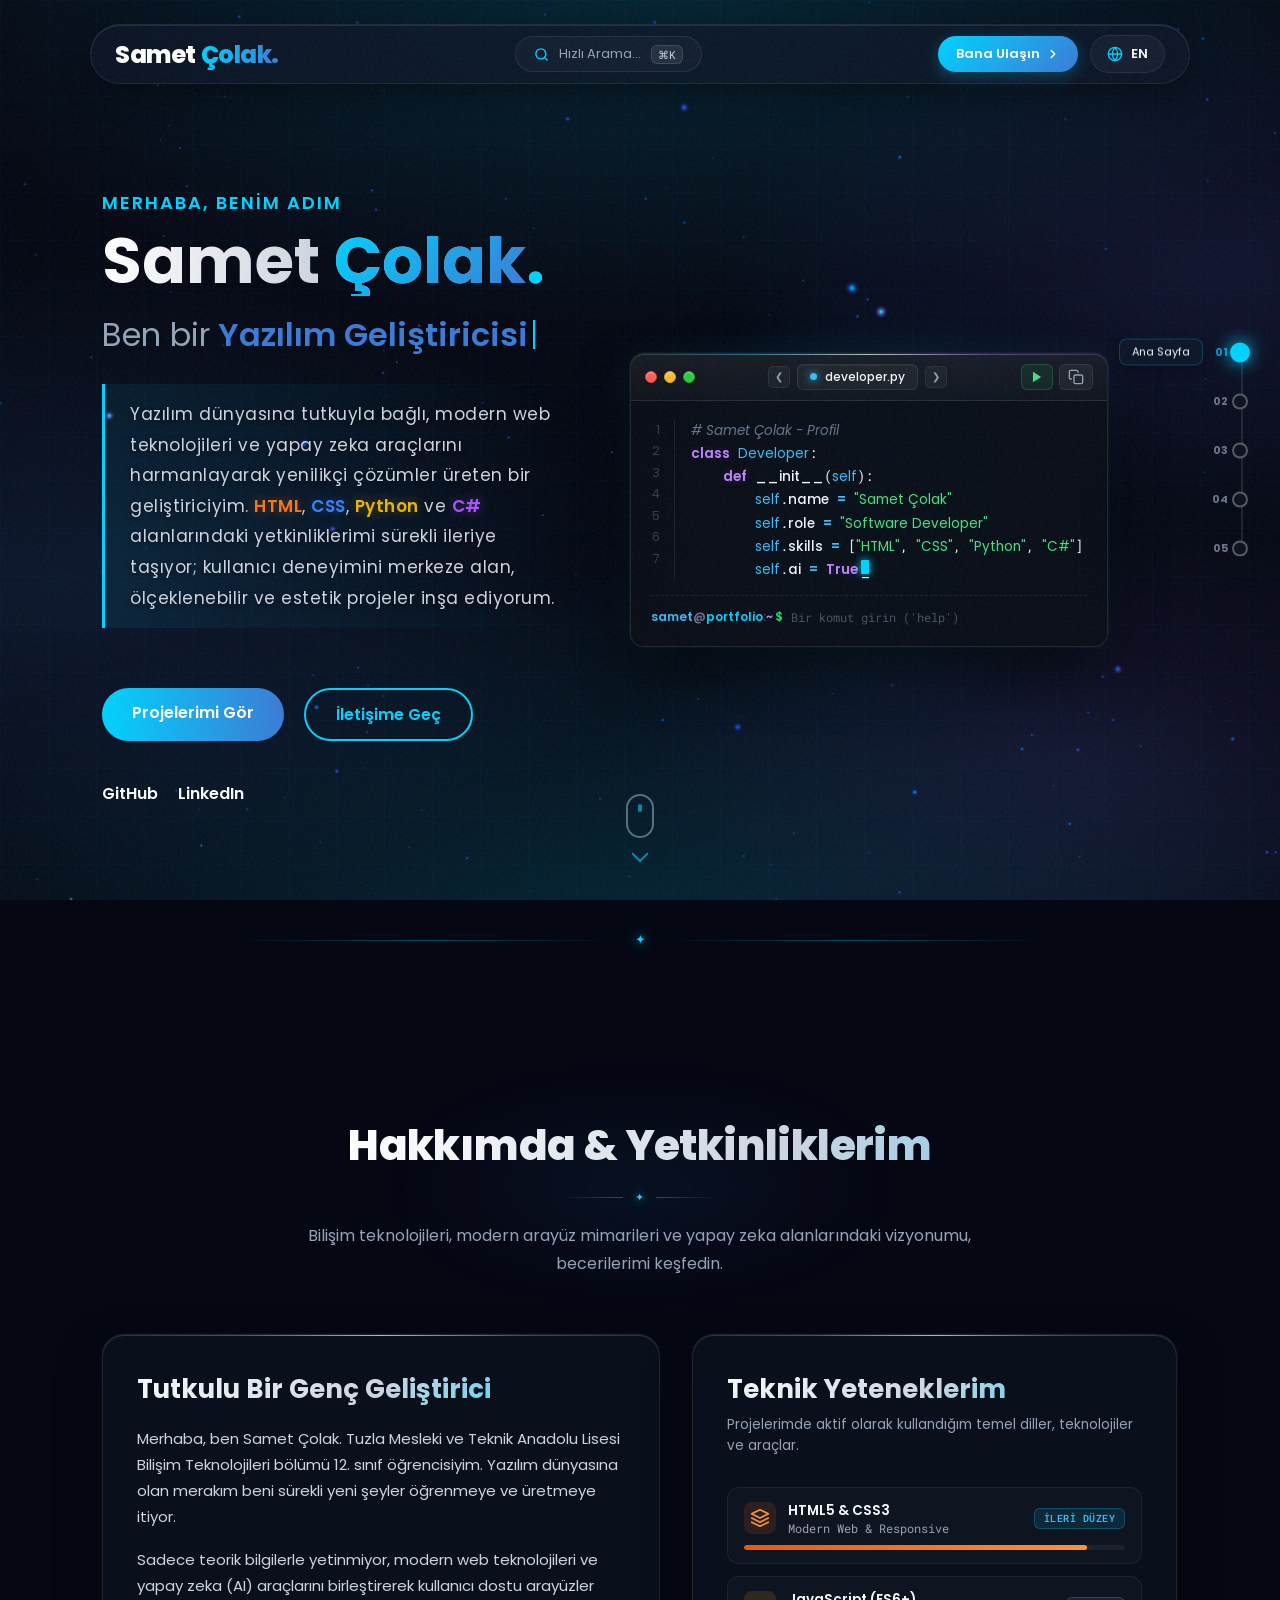
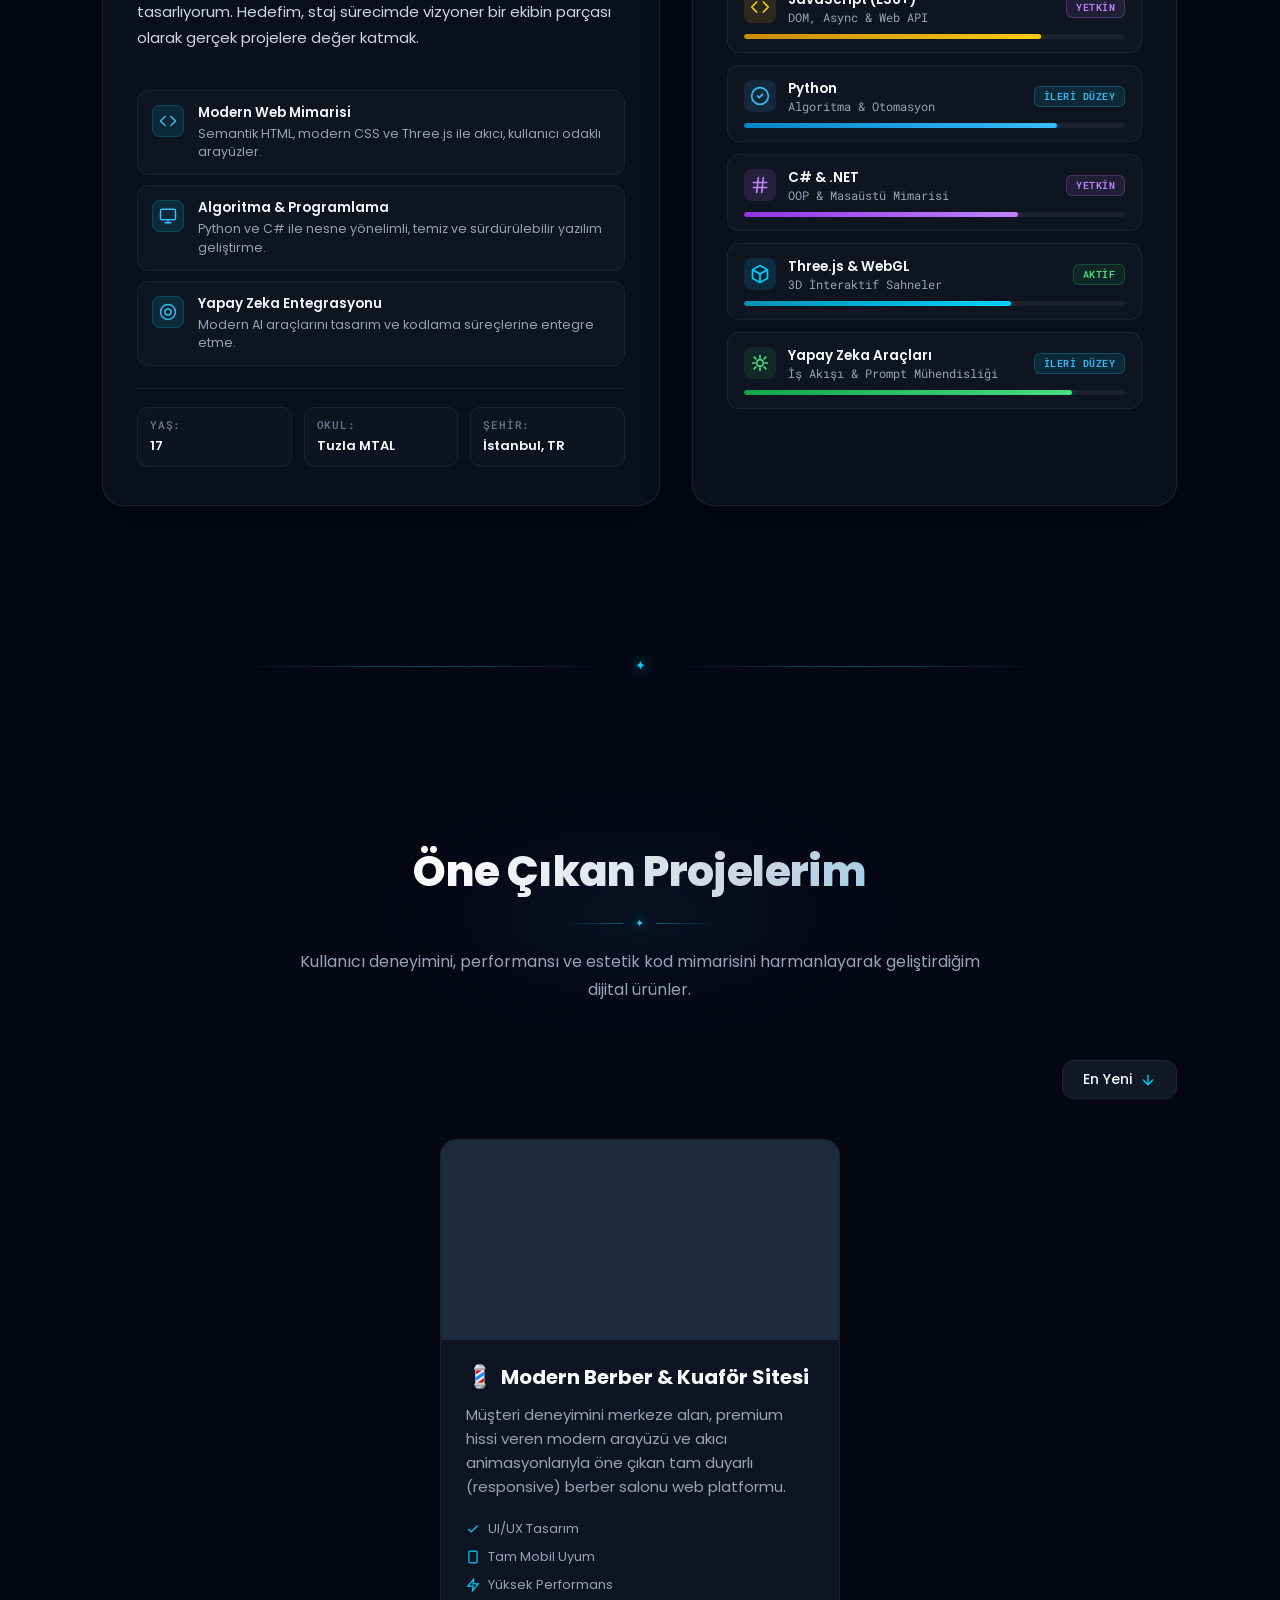
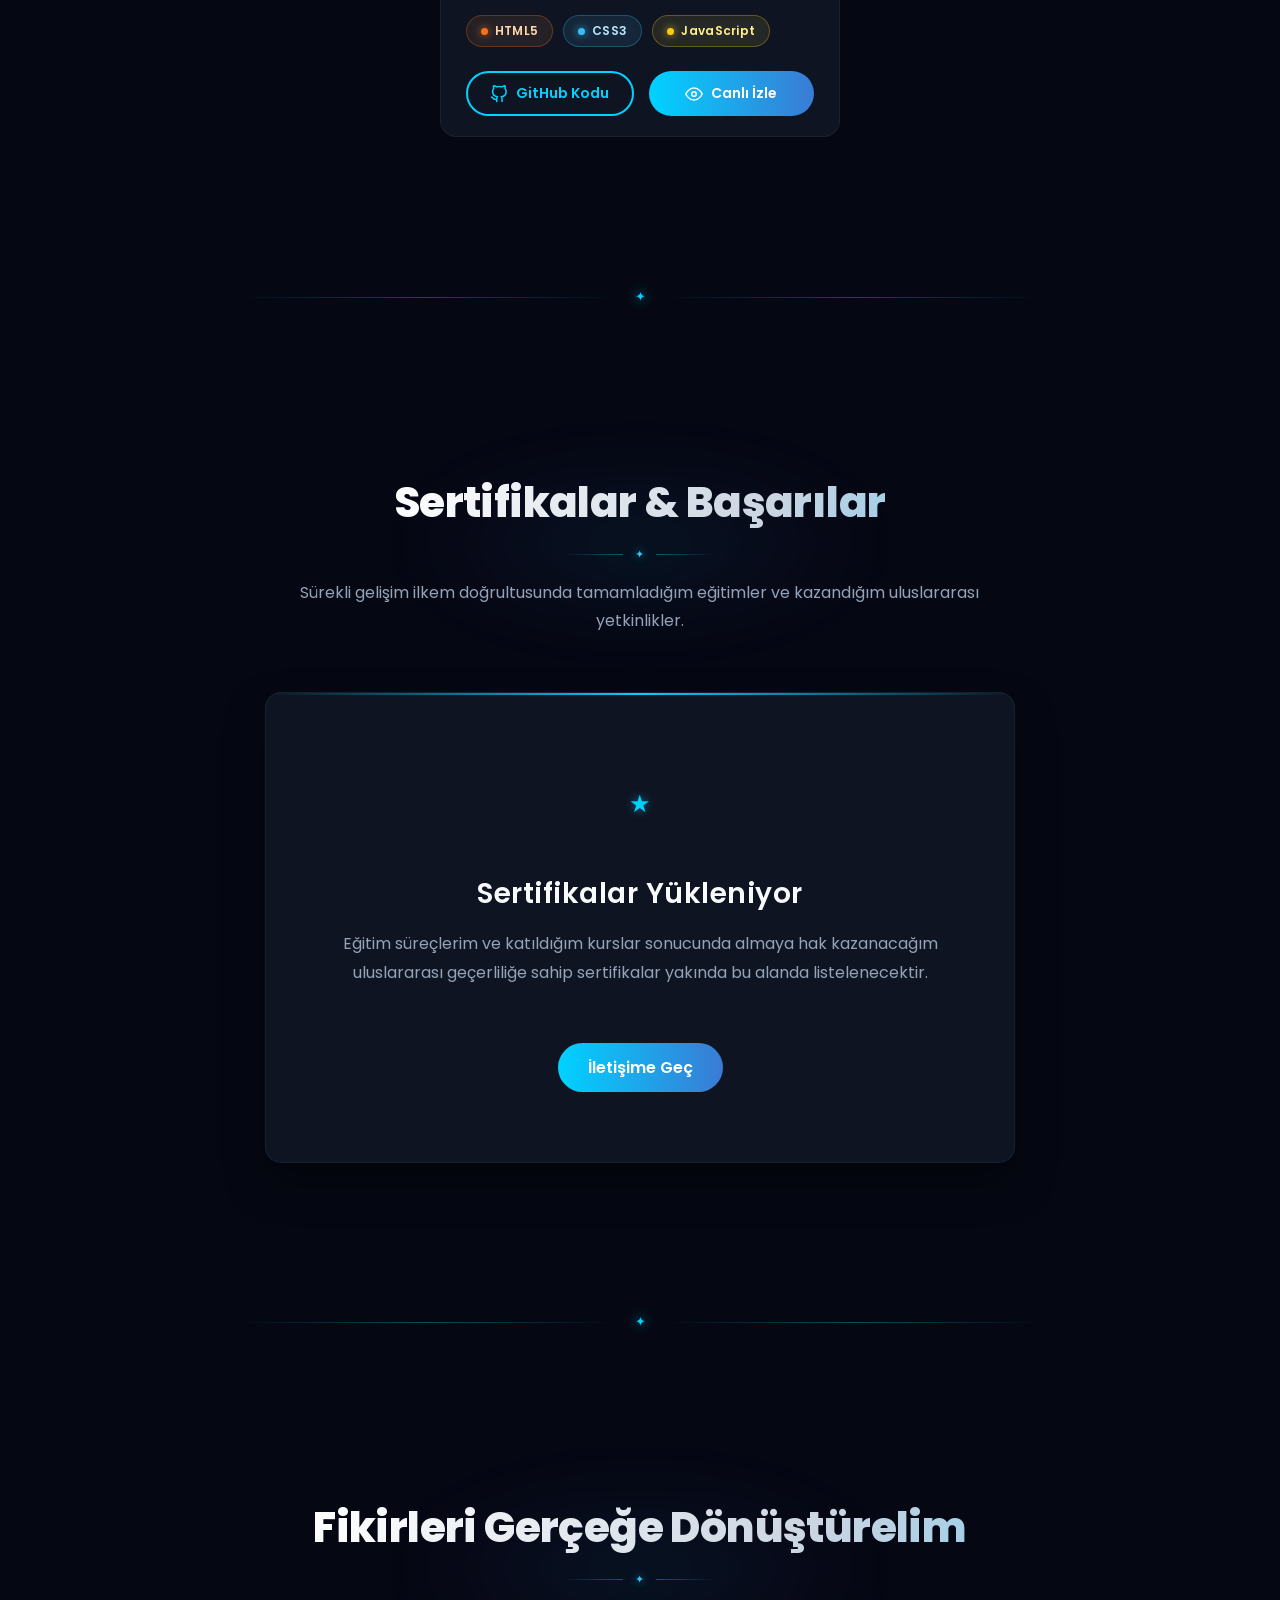
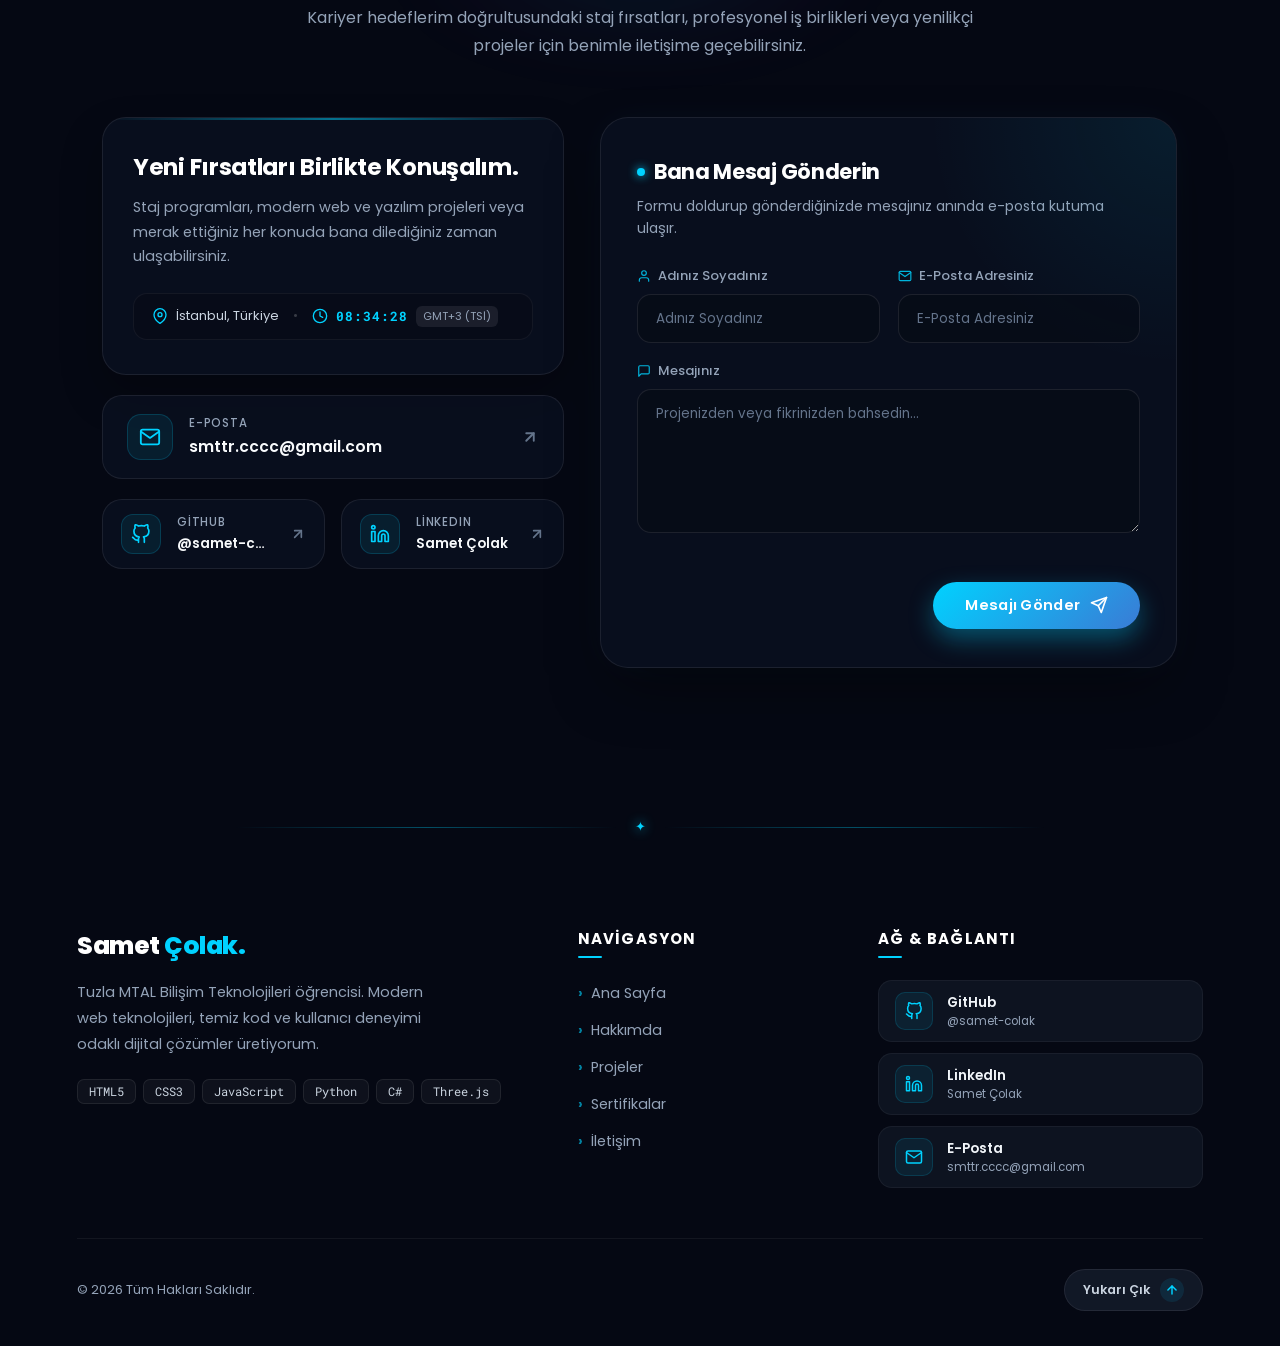
==== commit 84187e7e: "Add files via upload" ====
--- a/index.html
+++ b/index.html
@@ -28,7 +28,7 @@
     <link rel="apple-touch-icon" href="assets/favicon.svg">
 
     <!-- CSS Stilleri -->
-    <link rel="stylesheet" href="css/style.css?v=4.2">
+    <link rel="stylesheet" href="css/style.css?v=4.3">
     <link rel="stylesheet" href="css/home.css?v=4.2">
     <link rel="stylesheet" href="css/about.css?v=4.2">
     <link rel="stylesheet" href="css/projects.css?v=4.4">
@@ -814,7 +814,7 @@
 
     <!-- JS SCRIPTLERİ -->
     <script src="js/three.min.js"></script>
-    <script src="js/three-scene.js?v=4.0"></script>
+    <script src="js/three-scene.js?v=5.0"></script>
     <script src="js/script.js?v=4.5"></script>
     <script src="js/home.js?v=4.2"></script>
     <script src="js/about.js?v=4.2"></script>
--- a/css/style.css
+++ b/css/style.css
@@ -2200,11 +2200,13 @@
         border-radius: 20px;
     }
 
-    .contact-channel-card {
-        padding: 14px 16px;
-    }
-
-    .channel-value {
-        font-size: 14px;
-    }
-}
+    .contact-channel-card {
+        padding: 14px 16px;
+    }
+
+    .channel-value {
+        font-size: 14px;
+    }
+}
+
+
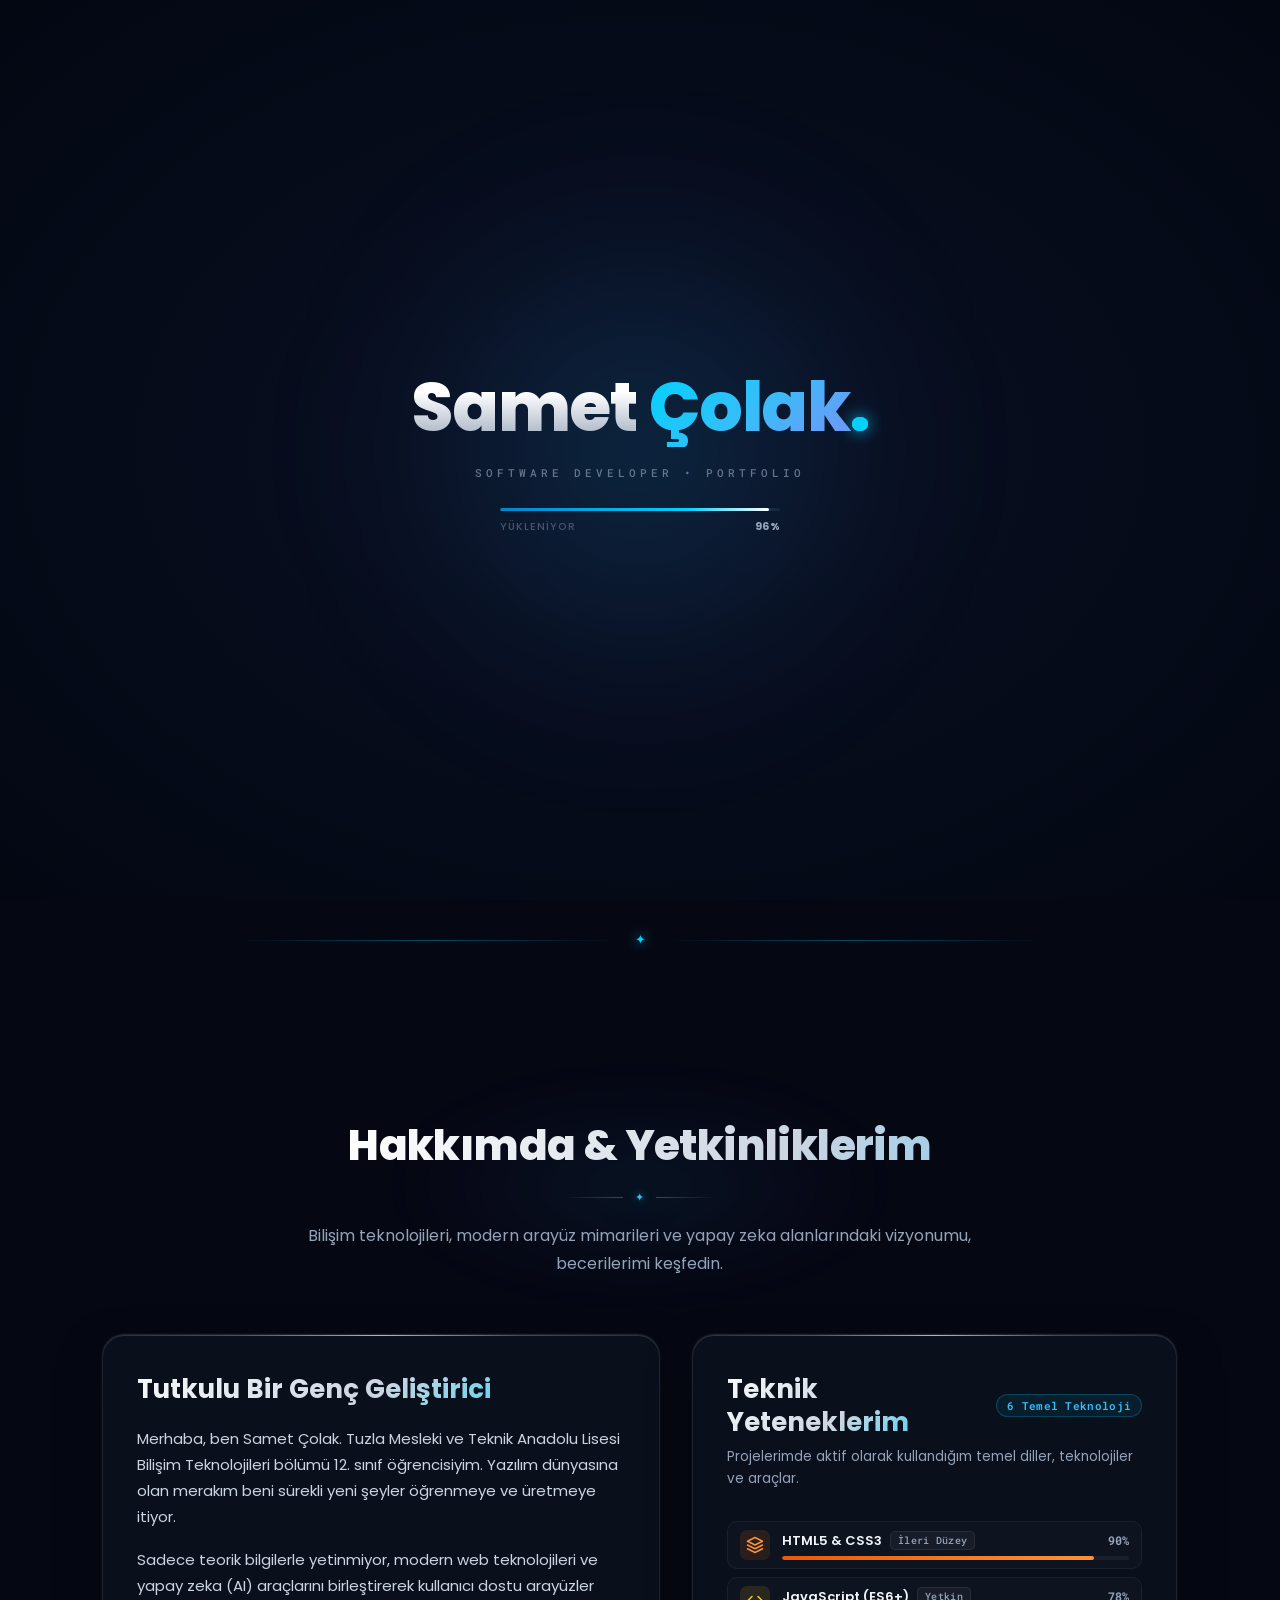
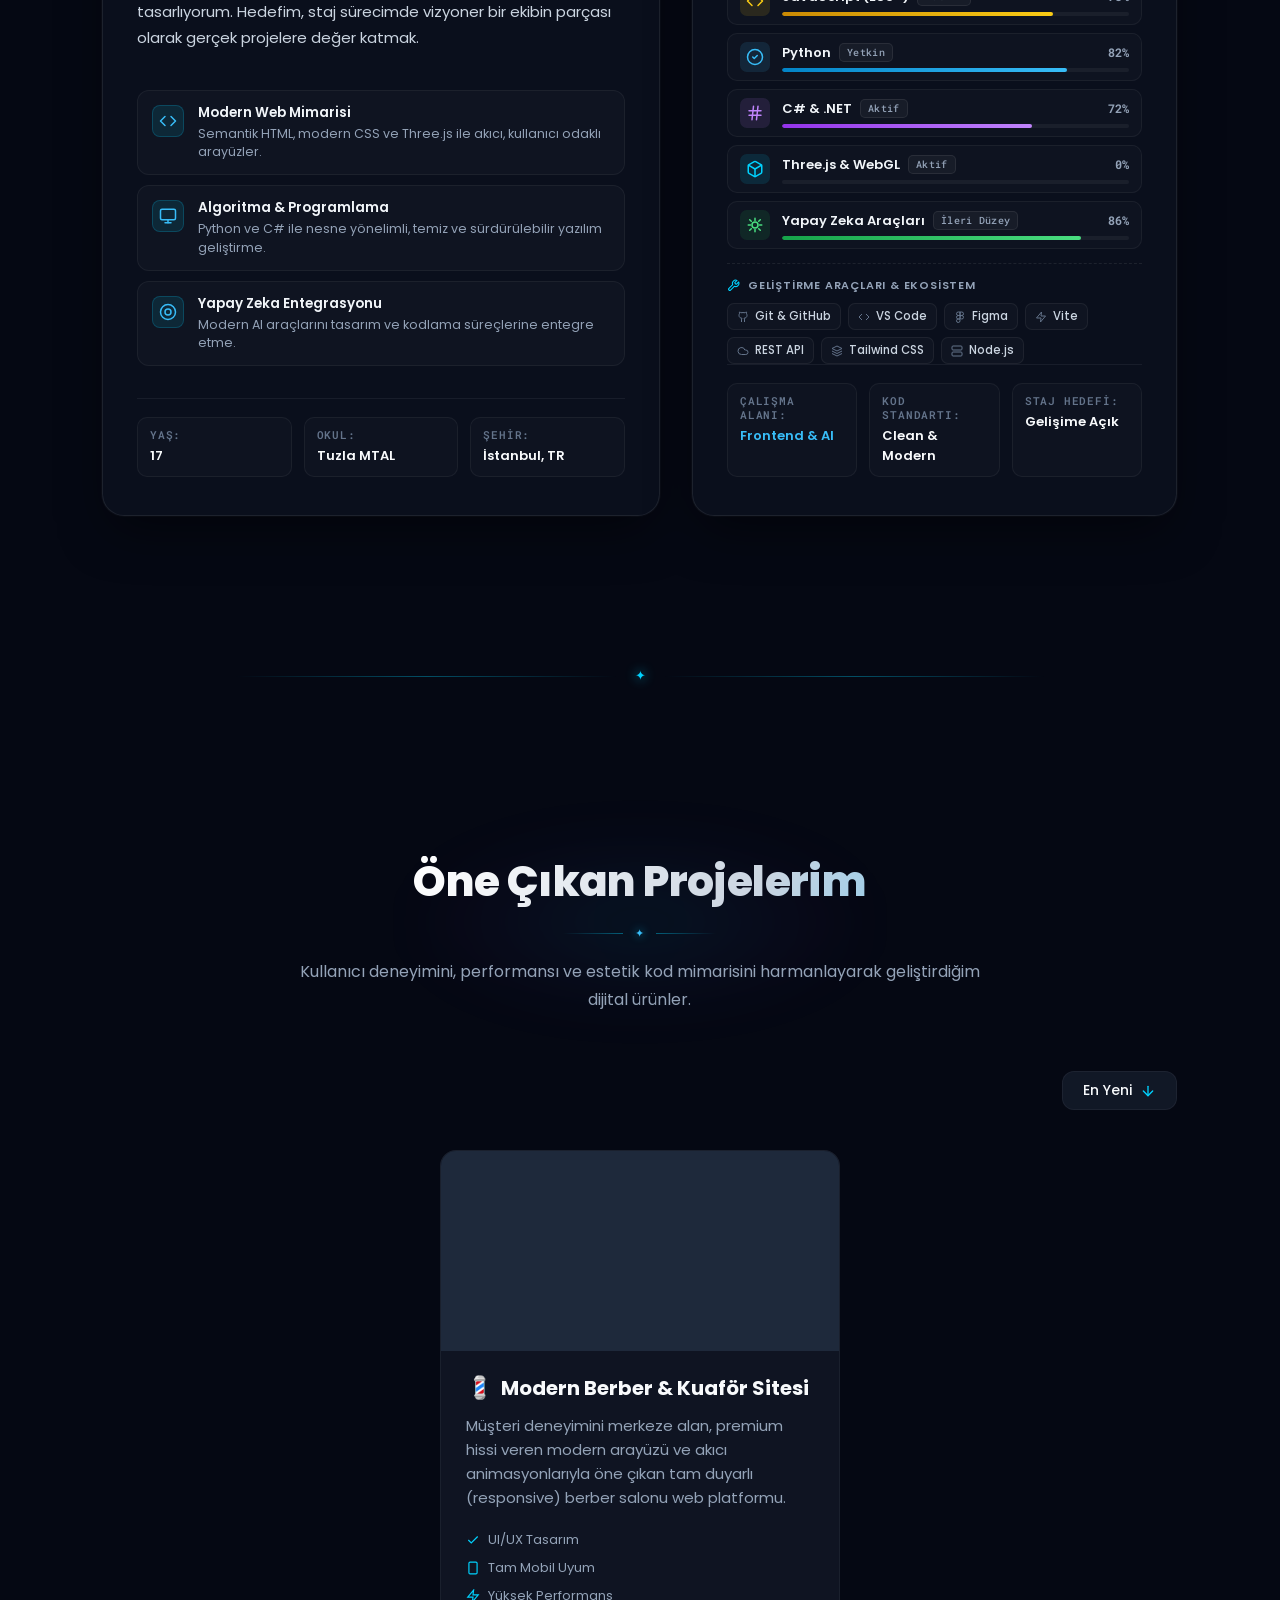
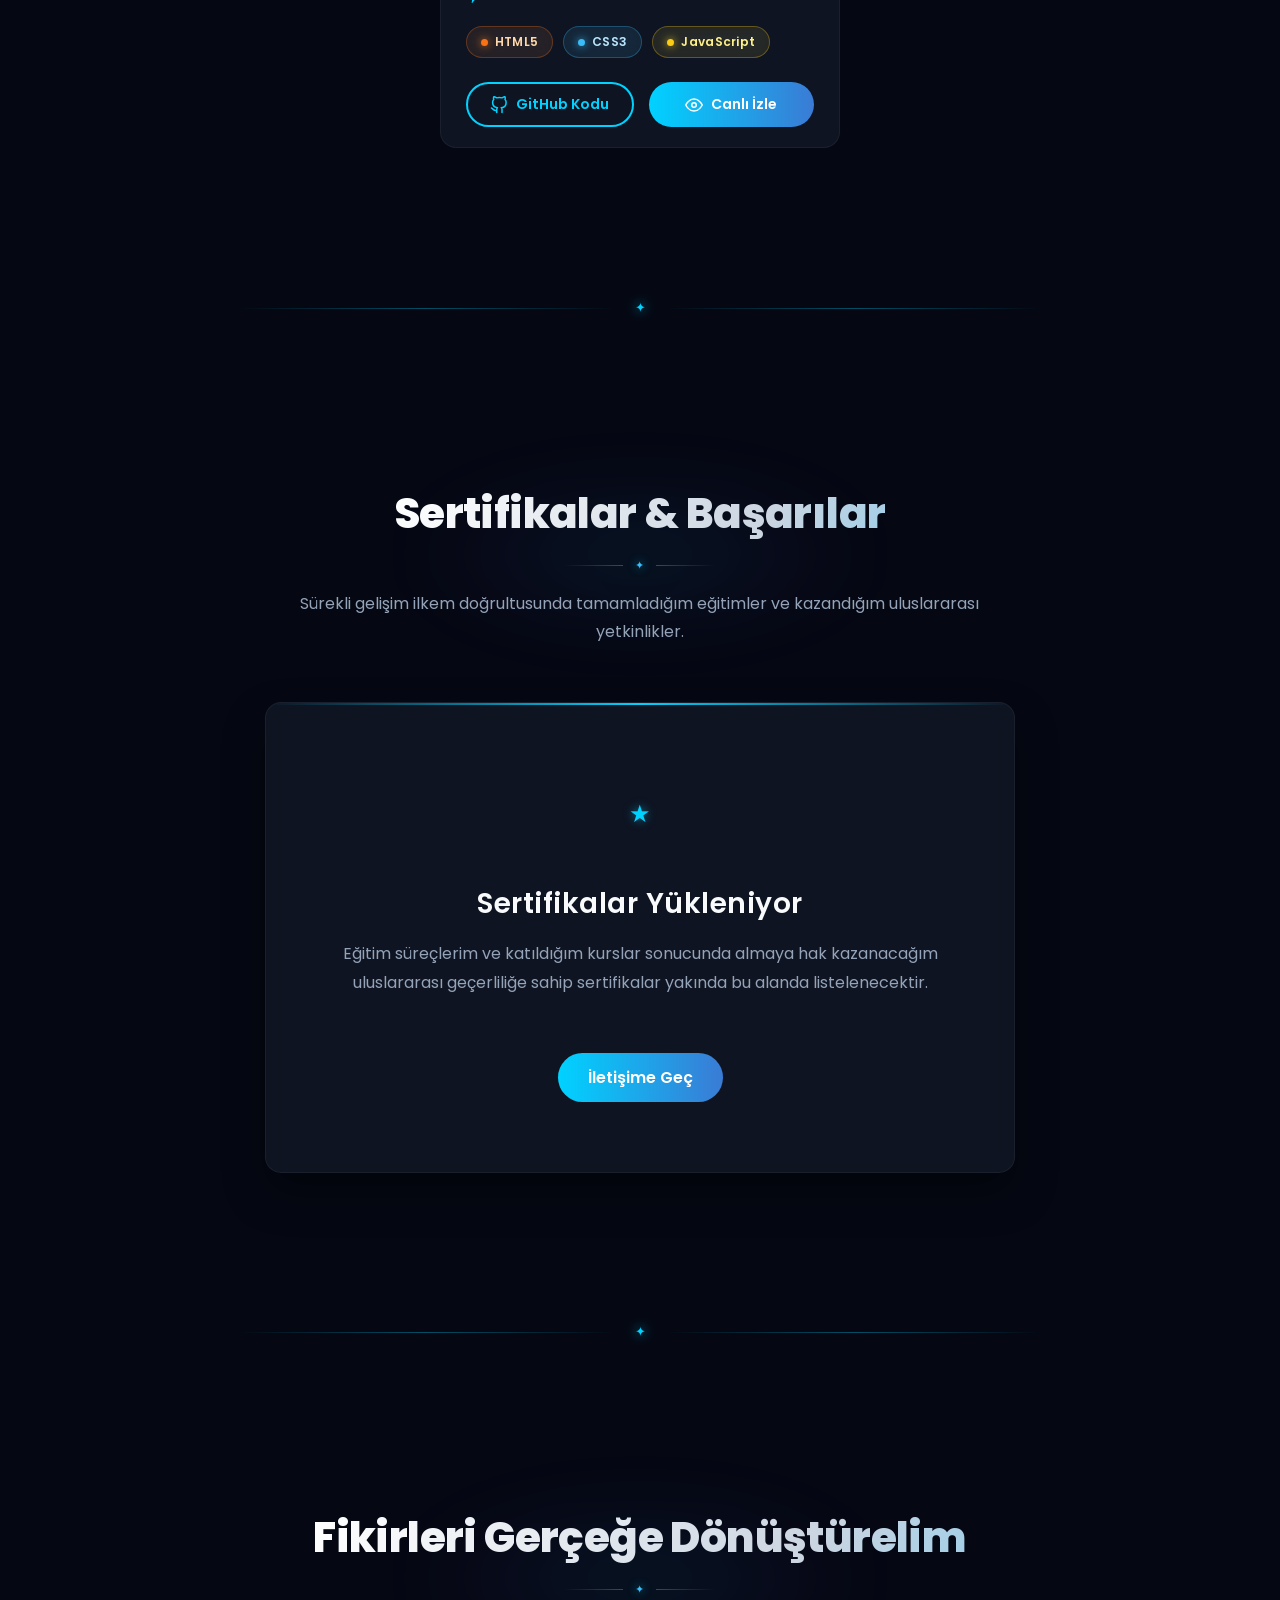
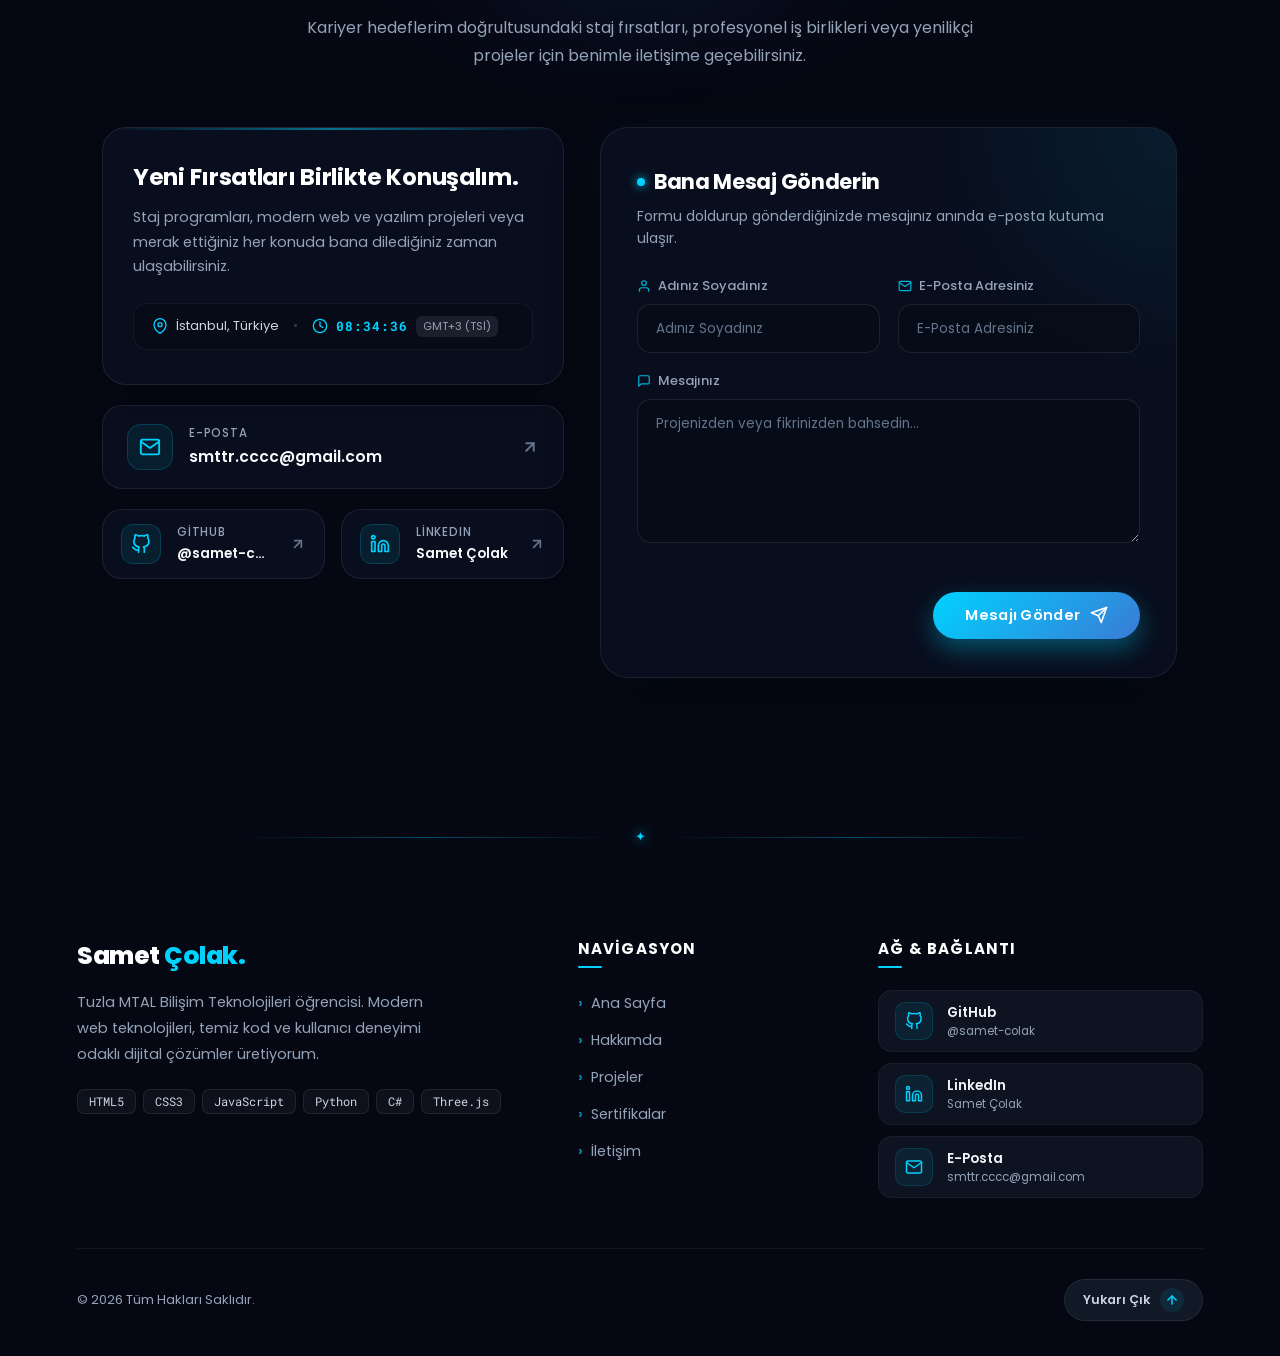
==== commit 108b969c: "Add files via upload" ====
--- a/index.html
+++ b/index.html
@@ -28,10 +28,10 @@
     <link rel="apple-touch-icon" href="assets/favicon.svg">
 
     <!-- CSS Stilleri -->
-    <link rel="stylesheet" href="css/style.css?v=4.3">
+    <link rel="stylesheet" href="css/style.css?v=4.7">
     <link rel="stylesheet" href="css/home.css?v=4.2">
-    <link rel="stylesheet" href="css/about.css?v=4.2">
-    <link rel="stylesheet" href="css/projects.css?v=4.4">
+    <link rel="stylesheet" href="css/about.css?v=4.5">
+    <link rel="stylesheet" href="css/projects.css?v=6.0">
     <link rel="stylesheet" href="css/certificates.css?v=4.0">
     <link rel="stylesheet" href="css/contact.css?v=4.2">
     <link href="https://fonts.googleapis.com/css2?family=Poppins:wght@300;400;600;700;800&family=Roboto+Mono:wght@400;600;700&display=swap" rel="stylesheet">
@@ -50,9 +50,34 @@
     <!-- 3D THREE.JS WEBGL KANVAS -->
     <canvas id="webgl-canvas"></canvas>
 
-    <!-- PRELOADER (SAYFA GEÇİŞ EKRANI) -->
-    <div id="preloader">
-        <div class="preloader-logo">Samet <span>Çolak.</span></div>
+    <!-- PRELOADER (SİNEMATİK AÇILIŞ EKRANI) -->
+    <div id="preloader" aria-hidden="true">
+        <div class="preloader-backdrop-glow"></div>
+        <div class="preloader-content">
+
+            <!-- Ana İsim Başlığı -->
+            <div class="preloader-title-wrap">
+                <h1 class="preloader-title">
+                    <span class="p-word p-samet">Samet</span>
+                    <span class="p-word p-colak">Çolak<span class="p-dot">.</span></span>
+                </h1>
+                <div class="preloader-light-glare"></div>
+            </div>
+
+            <!-- Alt Başlık / Rol -->
+            <p class="preloader-subtitle">SOFTWARE DEVELOPER &bull; PORTFOLIO</p>
+
+            <!-- İlerleme Çubuğu & Canlı Sayaç -->
+            <div class="preloader-bar-wrap">
+                <div class="preloader-bar-track">
+                    <div class="preloader-bar-fill" id="preloader-bar-fill"></div>
+                </div>
+                <div class="preloader-meta-row">
+                    <span class="preloader-loading-label">YÜKLENİYOR</span>
+                    <span class="preloader-counter" id="preloader-counter">0%</span>
+                </div>
+            </div>
+        </div>
     </div>
     <script>
         var isReload = false;
@@ -303,27 +328,30 @@
                     </div>
                 </div>
 
-                <!-- Sağ Kart: Teknik Yetenek Matrisi -->
+                <!-- Sağ Kart: Teknik Yetenekler & Geliştirici Ekosistemi -->
                 <div class="about-card about-skills-card">
                     <div class="about-card-header">
-                        <h3 data-i18n="skills_heading">Teknik Yeteneklerim</h3>
+                        <div class="skills-heading-row">
+                            <h3 data-i18n="skills_heading">Teknik Yeteneklerim</h3>
+                            <span class="skills-badge-pill" data-i18n="skills_badge">6 Temel Teknoloji</span>
+                        </div>
                         <p class="skills-subdesc" data-i18n="skills_subdesc">Projelerimde aktif olarak kullandığım temel diller, teknolojiler ve araçlar.</p>
                     </div>
 
-                    <div class="skills-grid">
+                    <div class="skills-grid" id="skills-grid">
                         <!-- HTML5 & CSS3 -->
-                        <div class="skill-card" data-tech="html-css">
-                            <div class="skill-card-top">
-                                <div class="skill-icon icon-html">
-                                    <svg width="20" height="20" viewBox="0 0 24 24" fill="none" stroke="currentColor" stroke-width="2" stroke-linecap="round" stroke-linejoin="round"><polygon points="12 2 2 7 12 12 22 7 12 2"></polygon><polyline points="2 17 12 22 22 17"></polyline><polyline points="2 12 12 17 22 12"></polyline></svg>
-                                </div>
-                                <div class="skill-meta">
-                                    <span class="skill-title">HTML5 & CSS3</span>
-                                    <span class="skill-tag">Modern Web & Responsive</span>
-                                </div>
-                                <span class="skill-level-chip chip-advanced" data-i18n="skill_level_advanced">İleri Düzey</span>
-                            </div>
-                            <div class="skill-bar-wrap">
+                        <div class="skill-row" data-tech="html-css">
+                            <div class="skill-icon icon-html">
+                                <svg width="18" height="18" viewBox="0 0 24 24" fill="none" stroke="currentColor" stroke-width="2" stroke-linecap="round" stroke-linejoin="round"><polygon points="12 2 2 7 12 12 22 7 12 2"></polygon><polyline points="2 17 12 22 22 17"></polyline><polyline points="2 12 12 17 22 12"></polyline></svg>
+                            </div>
+                            <div class="skill-details">
+                                <div class="skill-header-meta">
+                                    <div class="skill-title-wrap">
+                                        <span class="skill-name">HTML5 & CSS3</span>
+                                        <span class="skill-level-pill" data-i18n="skill_level_advanced">İleri Düzey</span>
+                                    </div>
+                                    <span class="skill-percent" data-target="90">0%</span>
+                                </div>
                                 <div class="skill-bar-track">
                                     <div class="skill-progress bar-html" data-width="90%" style="--target-width: 90%;"></div>
                                 </div>
@@ -331,18 +359,18 @@
                         </div>
 
                         <!-- JavaScript -->
-                        <div class="skill-card" data-tech="javascript">
-                            <div class="skill-card-top">
-                                <div class="skill-icon icon-js">
-                                    <svg width="20" height="20" viewBox="0 0 24 24" fill="none" stroke="currentColor" stroke-width="2" stroke-linecap="round" stroke-linejoin="round"><path d="M16 18l6-6-6-6"></path><path d="M8 6l-6 6 6 6"></path></svg>
-                                </div>
-                                <div class="skill-meta">
-                                    <span class="skill-title">JavaScript (ES6+)</span>
-                                    <span class="skill-tag">DOM, Async & Web API</span>
-                                </div>
-                                <span class="skill-level-chip chip-proficient" data-i18n="skill_level_proficient">Yetkin</span>
-                            </div>
-                            <div class="skill-bar-wrap">
+                        <div class="skill-row" data-tech="javascript">
+                            <div class="skill-icon icon-js">
+                                <svg width="18" height="18" viewBox="0 0 24 24" fill="none" stroke="currentColor" stroke-width="2" stroke-linecap="round" stroke-linejoin="round"><path d="M16 18l6-6-6-6"></path><path d="M8 6l-6 6 6 6"></path></svg>
+                            </div>
+                            <div class="skill-details">
+                                <div class="skill-header-meta">
+                                    <div class="skill-title-wrap">
+                                        <span class="skill-name">JavaScript (ES6+)</span>
+                                        <span class="skill-level-pill" data-i18n="skill_level_proficient">Yetkin</span>
+                                    </div>
+                                    <span class="skill-percent" data-target="78">0%</span>
+                                </div>
                                 <div class="skill-bar-track">
                                     <div class="skill-progress bar-js" data-width="78%" style="--target-width: 78%;"></div>
                                 </div>
@@ -350,37 +378,37 @@
                         </div>
 
                         <!-- Python -->
-                        <div class="skill-card" data-tech="python">
-                            <div class="skill-card-top">
-                                <div class="skill-icon icon-python">
-                                    <svg width="20" height="20" viewBox="0 0 24 24" fill="none" stroke="currentColor" stroke-width="2" stroke-linecap="round" stroke-linejoin="round"><path d="M12 2c5.523 0 10 4.477 10 10a10 10 0 0 1-10 10c-5.523 0-10-4.477-10-10A10 10 0 0 1 12 2z"></path><path d="m9 12 2 2 4-4"></path></svg>
-                                </div>
-                                <div class="skill-meta">
-                                    <span class="skill-title">Python</span>
-                                    <span class="skill-tag">Algoritma & Otomasyon</span>
-                                </div>
-                                <span class="skill-level-chip chip-advanced" data-i18n="skill_level_advanced">İleri Düzey</span>
-                            </div>
-                            <div class="skill-bar-wrap">
+                        <div class="skill-row" data-tech="python">
+                            <div class="skill-icon icon-python">
+                                <svg width="18" height="18" viewBox="0 0 24 24" fill="none" stroke="currentColor" stroke-width="2" stroke-linecap="round" stroke-linejoin="round"><path d="M12 2c5.523 0 10 4.477 10 10a10 10 0 0 1-10 10c-5.523 0-10-4.477-10-10A10 10 0 0 1 12 2z"></path><path d="m9 12 2 2 4-4"></path></svg>
+                            </div>
+                            <div class="skill-details">
+                                <div class="skill-header-meta">
+                                    <div class="skill-title-wrap">
+                                        <span class="skill-name">Python</span>
+                                        <span class="skill-level-pill" data-i18n="skill_level_proficient">Yetkin</span>
+                                    </div>
+                                    <span class="skill-percent" data-target="82">0%</span>
+                                </div>
                                 <div class="skill-bar-track">
                                     <div class="skill-progress bar-python" data-width="82%" style="--target-width: 82%;"></div>
                                 </div>
                             </div>
                         </div>
 
-                        <!-- C# -->
-                        <div class="skill-card" data-tech="csharp">
-                            <div class="skill-card-top">
-                                <div class="skill-icon icon-cs">
-                                    <svg width="20" height="20" viewBox="0 0 24 24" fill="none" stroke="currentColor" stroke-width="2" stroke-linecap="round" stroke-linejoin="round"><line x1="4" y1="9" x2="20" y2="9"></line><line x1="4" y1="15" x2="20" y2="15"></line><line x1="10" y1="3" x2="8" y2="21"></line><line x1="16" y1="3" x2="14" y2="21"></line></svg>
-                                </div>
-                                <div class="skill-meta">
-                                    <span class="skill-title">C# & .NET</span>
-                                    <span class="skill-tag">OOP & Masaüstü Mimarisi</span>
-                                </div>
-                                <span class="skill-level-chip chip-proficient" data-i18n="skill_level_proficient">Yetkin</span>
-                            </div>
-                            <div class="skill-bar-wrap">
+                        <!-- C# & .NET -->
+                        <div class="skill-row" data-tech="csharp">
+                            <div class="skill-icon icon-cs">
+                                <svg width="18" height="18" viewBox="0 0 24 24" fill="none" stroke="currentColor" stroke-width="2" stroke-linecap="round" stroke-linejoin="round"><line x1="4" y1="9" x2="20" y2="9"></line><line x1="4" y1="15" x2="20" y2="15"></line><line x1="10" y1="3" x2="8" y2="21"></line><line x1="16" y1="3" x2="14" y2="21"></line></svg>
+                            </div>
+                            <div class="skill-details">
+                                <div class="skill-header-meta">
+                                    <div class="skill-title-wrap">
+                                        <span class="skill-name">C# & .NET</span>
+                                        <span class="skill-level-pill" data-i18n="skill_level_intermediate">Aktif</span>
+                                    </div>
+                                    <span class="skill-percent" data-target="72">0%</span>
+                                </div>
                                 <div class="skill-bar-track">
                                     <div class="skill-progress bar-cs" data-width="72%" style="--target-width: 72%;"></div>
                                 </div>
@@ -388,18 +416,18 @@
                         </div>
 
                         <!-- Three.js & WebGL -->
-                        <div class="skill-card" data-tech="threejs">
-                            <div class="skill-card-top">
-                                <div class="skill-icon icon-three">
-                                    <svg width="20" height="20" viewBox="0 0 24 24" fill="none" stroke="currentColor" stroke-width="2" stroke-linecap="round" stroke-linejoin="round"><path d="M21 16V8a2 2 0 0 0-1-1.73l-7-4a2 2 0 0 0-2 0l-7 4A2 2 0 0 0 3 8v8a2 2 0 0 0 1 1.73l7 4a2 2 0 0 0 2 0l7-4A2 2 0 0 0 21 16z"></path><polyline points="3.27 6.96 12 12.01 20.73 6.96"></polyline><line x1="12" y1="22.08" x2="12" y2="12"></line></svg>
-                                </div>
-                                <div class="skill-meta">
-                                    <span class="skill-title">Three.js & WebGL</span>
-                                    <span class="skill-tag">3D İnteraktif Sahneler</span>
-                                </div>
-                                <span class="skill-level-chip chip-intermediate" data-i18n="skill_level_intermediate">Aktif</span>
-                            </div>
-                            <div class="skill-bar-wrap">
+                        <div class="skill-row" data-tech="threejs">
+                            <div class="skill-icon icon-three">
+                                <svg width="18" height="18" viewBox="0 0 24 24" fill="none" stroke="currentColor" stroke-width="2" stroke-linecap="round" stroke-linejoin="round"><path d="M21 16V8a2 2 0 0 0-1-1.73l-7-4a2 2 0 0 0-2 0l-7 4A2 2 0 0 0 3 8v8a2 2 0 0 0 1 1.73l7 4a2 2 0 0 0 2 0l7-4A2 2 0 0 0 21 16z"></path><polyline points="3.27 6.96 12 12.01 20.73 6.96"></polyline><line x1="12" y1="22.08" x2="12" y2="12"></line></svg>
+                            </div>
+                            <div class="skill-details">
+                                <div class="skill-header-meta">
+                                    <div class="skill-title-wrap">
+                                        <span class="skill-name">Three.js & WebGL</span>
+                                        <span class="skill-level-pill" data-i18n="skill_level_intermediate">Aktif</span>
+                                    </div>
+                                    <span class="skill-percent" data-target="70">0%</span>
+                                </div>
                                 <div class="skill-bar-track">
                                     <div class="skill-progress bar-three" data-width="70%" style="--target-width: 70%;"></div>
                                 </div>
@@ -407,22 +435,55 @@
                         </div>
 
                         <!-- Yapay Zeka Araçları -->
-                        <div class="skill-card" data-tech="ai">
-                            <div class="skill-card-top">
-                                <div class="skill-icon icon-ai">
-                                    <svg width="20" height="20" viewBox="0 0 24 24" fill="none" stroke="currentColor" stroke-width="2" stroke-linecap="round" stroke-linejoin="round"><path d="M12 3v3m0 12v3M3 12h3m12 0h3"></path><circle cx="12" cy="12" r="4"></circle><path d="m4.93 4.93 2.12 2.12m9.9 9.9 2.12 2.12M4.93 19.07l2.12-2.12m9.9-9.9 2.12-2.12"></path></svg>
-                                </div>
-                                <div class="skill-meta">
-                                    <span class="skill-title" data-i18n="skill_ai">Yapay Zeka Araçları</span>
-                                    <span class="skill-tag">İş Akışı & Prompt Mühendisliği</span>
-                                </div>
-                                <span class="skill-level-chip chip-advanced" data-i18n="skill_level_advanced">İleri Düzey</span>
-                            </div>
-                            <div class="skill-bar-wrap">
+                        <div class="skill-row" data-tech="ai">
+                            <div class="skill-icon icon-ai">
+                                <svg width="18" height="18" viewBox="0 0 24 24" fill="none" stroke="currentColor" stroke-width="2" stroke-linecap="round" stroke-linejoin="round"><path d="M12 3v3m0 12v3M3 12h3m12 0h3"></path><circle cx="12" cy="12" r="4"></circle><path d="m4.93 4.93 2.12 2.12m9.9 9.9 2.12 2.12M4.93 19.07l2.12-2.12m9.9-9.9 2.12-2.12"></path></svg>
+                            </div>
+                            <div class="skill-details">
+                                <div class="skill-header-meta">
+                                    <div class="skill-title-wrap">
+                                        <span class="skill-name" data-i18n="skill_ai">Yapay Zeka Araçları</span>
+                                        <span class="skill-level-pill" data-i18n="skill_level_advanced">İleri Düzey</span>
+                                    </div>
+                                    <span class="skill-percent" data-target="86">0%</span>
+                                </div>
                                 <div class="skill-bar-track">
                                     <div class="skill-progress bar-ai" data-width="86%" style="--target-width: 86%;"></div>
                                 </div>
                             </div>
+                        </div>
+                    </div>
+
+                    <!-- Araçlar & Geliştirici Ekosistemi -->
+                    <div class="skills-ecosystem">
+                        <div class="ecosystem-header">
+                            <svg width="13" height="13" viewBox="0 0 24 24" fill="none" stroke="currentColor" stroke-width="2" stroke-linecap="round" stroke-linejoin="round"><path d="M14.7 6.3a1 1 0 0 0 0 1.4l1.6 1.6a1 1 0 0 0 1.4 0l3.77-3.77a6 6 0 0 1-7.94 7.94l-6.91 6.91a2.12 2.12 0 0 1-3-3l6.91-6.91a6 6 0 0 1 7.94-7.94l-3.76 3.76z"/></svg>
+                            <span data-i18n="skills_ecosystem_heading">Geliştirme Araçları & Ekosistem</span>
+                        </div>
+                        <div class="ecosystem-tags">
+                            <span class="eco-tag"><svg width="12" height="12" viewBox="0 0 24 24" fill="none" stroke="currentColor" stroke-width="2"><path d="M15 22v-4a4.8 4.8 0 0 0-1-3.5c3 0 6-2 6-5.5.08-1.25-.27-2.48-1-3.5.28-1.15.28-2.35 0-3.5 0 0-1 0-3 1.5-2.64-.5-5.36-.5-8 0C6 2 5 2 5 2c-.3 1.15-.3 2.35 0 3.5A5.403 5.403 0 0 0 4 9c0 3.5 3 5.5 6 5.5-.39.49-.68 1.05-.85 1.65-.17.6-.22 1.23-.15 1.85v4"/></svg> Git & GitHub</span>
+                            <span class="eco-tag"><svg width="12" height="12" viewBox="0 0 24 24" fill="none" stroke="currentColor" stroke-width="2"><polyline points="16 18 22 12 16 6"/><polyline points="8 6 2 12 8 18"/></svg> VS Code</span>
+                            <span class="eco-tag"><svg width="12" height="12" viewBox="0 0 24 24" fill="none" stroke="currentColor" stroke-width="2"><path d="M5 5.5A3.5 3.5 0 0 1 8.5 2H12v7H8.5A3.5 3.5 0 0 1 5 5.5z"/><path d="M12 2h3.5a3.5 3.5 0 1 1 0 7H12V2z"/><path d="M12 12.5a3.5 3.5 0 1 1 7 0 3.5 3.5 0 1 1-7 0z"/><path d="M5 19.5A3.5 3.5 0 0 1 8.5 16H12v3.5a3.5 3.5 0 1 1-7 0z"/><path d="M5 12.5A3.5 3.5 0 0 1 8.5 9H12v7H8.5A3.5 3.5 0 0 1 5 12.5z"/></svg> Figma</span>
+                            <span class="eco-tag"><svg width="12" height="12" viewBox="0 0 24 24" fill="none" stroke="currentColor" stroke-width="2"><polygon points="13 2 3 14 12 14 11 22 21 10 12 10 13 2"/></svg> Vite</span>
+                            <span class="eco-tag"><svg width="12" height="12" viewBox="0 0 24 24" fill="none" stroke="currentColor" stroke-width="2"><path d="M17.5 19H9a7 7 0 1 1 6.71-9h1.79a4.5 4.5 0 1 1 0 9Z"/></svg> REST API</span>
+                            <span class="eco-tag"><svg width="12" height="12" viewBox="0 0 24 24" fill="none" stroke="currentColor" stroke-width="2"><path d="M12 2L2 7l10 5 10-5-10-5zM2 17l10 5 10-5M2 12l10 5 10-5"/></svg> Tailwind CSS</span>
+                            <span class="eco-tag"><svg width="12" height="12" viewBox="0 0 24 24" fill="none" stroke="currentColor" stroke-width="2"><rect x="2" y="2" width="20" height="8" rx="2" ry="2"/><rect x="2" y="14" width="20" height="8" rx="2" ry="2"/><line x1="6" y1="6" x2="6.01" y2="6"/><line x1="6" y1="18" x2="6.01" y2="18"/></svg> Node.js</span>
+                        </div>
+                    </div>
+
+                    <!-- Sağ Kart Alt Metrikler (Sol Kart İle Kusursuz Hizalama) -->
+                    <div class="personal-info">
+                        <div class="info-item">
+                            <span class="info-title" data-i18n="skills_meta_focus">Çalışma Alanı:</span> 
+                            <span class="info-value info-highlight" data-i18n="skills_meta_focus_val">Frontend & AI</span>
+                        </div>
+                        <div class="info-item">
+                            <span class="info-title" data-i18n="skills_meta_code">Kod Standartı:</span> 
+                            <span class="info-value" data-i18n="skills_meta_code_val">Clean & Modern</span>
+                        </div>
+                        <div class="info-item">
+                            <span class="info-title" data-i18n="skills_meta_status">Staj Hedefi:</span> 
+                            <span class="info-value" data-i18n="skills_meta_status_val">Gelişime Açık</span>
                         </div>
                     </div>
                 </div>
@@ -500,36 +561,167 @@
     <div id="project-modal" class="modal" role="dialog" aria-modal="true" aria-labelledby="modal-title">
         <div class="modal-backdrop-glow" aria-hidden="true"></div>
         <div class="modal-content">
-            <button class="modal-close-btn" id="modal-close-btn" aria-label="Kapat" title="Kapat (Esc)" data-i18n-title="modal_close_title">
-                <svg viewBox="0 0 24 24" width="18" height="18" stroke="currentColor" stroke-width="2.2" fill="none" stroke-linecap="round" stroke-linejoin="round">
-                    <line x1="18" y1="6" x2="6" y2="18"></line>
-                    <line x1="6" y1="6" x2="18" y2="18"></line>
-                </svg>
-            </button>
-            <div class="modal-body">
-                <div class="modal-img-container">
-                    <img id="modal-img" src="" alt="Proje Görseli" loading="lazy">
-                    <div class="modal-img-overlay" aria-hidden="true"></div>
-                </div>
-                <div class="modal-info">
-                    <div class="modal-header-meta">
-                        <span class="modal-meta-category" data-i18n="modal_meta_category">Web Geliştirme • UI/UX</span>
-                    </div>
-                    <h3 id="modal-title" class="modal-project-title"></h3>
-                    <p id="modal-desc" class="modal-project-desc"></p>
-                    <div class="modal-extra-box">
-                        <div class="extra-box-header">
-                            <svg width="15" height="15" viewBox="0 0 24 24" fill="none" stroke="currentColor" stroke-width="2" stroke-linecap="round" stroke-linejoin="round" class="extra-icon"><circle cx="12" cy="12" r="10"></circle><line x1="12" y1="16" x2="12" y2="12"></line><line x1="12" y1="8" x2="12.01" y2="8"></line></svg>
-                            <span class="extra-box-title" data-i18n="modal_extra_title">Proje Detayları & Mimari</span>
-                        </div>
-                        <p id="modal-extra"></p>
-                    </div>
-                    <div class="modal-tech-wrapper">
-                        <span class="modal-section-label" data-i18n="modal_tech_label">Kullanılan Teknolojiler</span>
-                        <div class="modal-tech" id="modal-tech"></div>
-                    </div>
-                    <div class="modal-links-wrapper">
-                        <div class="modal-links" id="modal-links"></div>
+            <!-- ÜST KONTROL ÇUBUĞU (TOOLBAR) -->
+            <div class="modal-top-bar">
+                <!-- Sol: Cihaz Seçim Sekmeleri veya Hakkında Modu Rozeti -->
+                <div class="modal-bar-left">
+                    <div class="device-tabs" id="modal-device-tabs" role="tablist" aria-label="Cihaz Seçimi">
+                        <button type="button" class="device-tab active" data-device="desktop" title="Masaüstü Görünümü">
+                            <svg width="14" height="14" viewBox="0 0 24 24" fill="none" stroke="currentColor" stroke-width="2"><rect x="2" y="3" width="20" height="14" rx="2" ry="2"></rect><line x1="8" y1="21" x2="16" y2="21"></line><line x1="12" y1="17" x2="12" y2="21"></line></svg>
+                            <span data-i18n="sim_device_desktop">Masaüstü</span>
+                        </button>
+                        <button type="button" class="device-tab" data-device="tablet" title="Tablet Görünümü">
+                            <svg width="14" height="14" viewBox="0 0 24 24" fill="none" stroke="currentColor" stroke-width="2"><rect x="4" y="2" width="16" height="20" rx="2" ry="2"></rect><line x1="12" y1="18" x2="12.01" y2="18"></line></svg>
+                            <span data-i18n="sim_device_tablet">Tablet</span>
+                        </button>
+                        <button type="button" class="device-tab" data-device="mobile" title="Mobil / iPhone Görünümü">
+                            <svg width="14" height="14" viewBox="0 0 24 24" fill="none" stroke="currentColor" stroke-width="2"><rect x="5" y="2" width="14" height="20" rx="2" ry="2"></rect><line x1="12" y1="18" x2="12.01" y2="18"></line></svg>
+                            <span data-i18n="sim_device_mobile">Mobil</span>
+                        </button>
+                    </div>
+                </div>
+
+                <!-- Orta: URL, Yenileme ve Çözünürlük Göstergesi -->
+                <div class="device-address-bar" id="modal-address-bar">
+                    <button type="button" class="device-reload-btn" id="device-reload-btn" title="Yeniden Yükle" aria-label="Yeniden Yükle" data-i18n-title="sim_reload">
+                        <svg viewBox="0 0 24 24" width="12" height="12" fill="none" stroke="currentColor" stroke-width="2.2" stroke-linecap="round" stroke-linejoin="round">
+                            <polyline points="23 4 23 10 17 10"></polyline>
+                            <polyline points="1 20 1 14 7 14"></polyline>
+                            <path d="M3.51 9a9 9 0 0 1 14.85-3.36L23 10M1 14l4.64 4.36A9 9 0 0 0 20.49 15"></path>
+                        </svg>
+                    </button>
+                    <svg width="11" height="11" viewBox="0 0 24 24" fill="none" stroke="currentColor" stroke-width="2" class="address-lock-icon"><rect x="3" y="11" width="18" height="11" rx="2" ry="2"></rect><path d="M7 11V7a5 5 0 0 1 10 0v4"></path></svg>
+                    <span class="device-url-text" id="device-url-display">sametcolak.com.tr/berber-sitesi/</span>
+                    <span class="device-res-badge" id="device-res-display">1440 × 900</span>
+                </div>
+
+                <!-- Sağ: Görünüm Modu Değiştirici (Hakkında vs Canlı) + Kapat Butonu -->
+                <div class="modal-bar-right">
+                    <div class="modal-view-toggle" title="Görünüm Seçimi">
+                        <button type="button" class="view-toggle-btn active" data-view="about" title="Proje Bilgileri ve Özellikler">
+                            <svg width="13" height="13" viewBox="0 0 24 24" fill="none" stroke="currentColor" stroke-width="2"><circle cx="12" cy="12" r="10"></circle><line x1="12" y1="16" x2="12" y2="12"></line><line x1="12" y1="8" x2="12.01" y2="8"></line></svg>
+                            <span data-i18n="modal_tab_about">Hakkında</span>
+                        </button>
+                        <button type="button" class="view-toggle-btn" data-view="live" title="Canlı İnteraktif Simülatör">
+                            <span class="live-indicator-dot"></span>
+                            <span data-i18n="modal_tab_live">Canlı</span>
+                        </button>
+                    </div>
+                    <button class="modal-close-btn" id="modal-close-btn" aria-label="Kapat" title="Kapat (Esc)" data-i18n-title="modal_close_title">
+                        <svg viewBox="0 0 24 24" width="16" height="16" stroke="currentColor" stroke-width="2.2" fill="none" stroke-linecap="round" stroke-linejoin="round">
+                            <line x1="18" y1="6" x2="6" y2="18"></line>
+                            <line x1="6" y1="6" x2="18" y2="18"></line>
+                        </svg>
+                    </button>
+                </div>
+            </div>
+
+            <!-- MODAL İÇERİK ALANI -->
+            <div class="modal-main-container">
+                <!-- 1. GÖRÜNÜM: HAKKINDA (Fotoğraf Üstte, Detaylar Altta - Tek Akış) -->
+                <div class="modal-panel-view panel-about active" id="panel-about">
+                    <!-- Üst: Proje Kapak Görseli -->
+                    <div class="modal-img-container">
+                        <img id="modal-img" class="modal-cover-img" src="" alt="Proje Görseli" loading="lazy">
+                        <div class="modal-img-overlay" aria-hidden="true"></div>
+                    </div>
+
+                    <!-- Alt: Proje Detayları ve Açıklamaları -->
+                    <div class="modal-info">
+                        <h3 id="modal-title" class="modal-project-title"></h3>
+                        <p id="modal-desc" class="modal-project-desc"></p>
+
+                        <!-- Proje Mimari & Derinlemesine Detay (Ferah ve Geniş) -->
+                        <div class="modal-extra-box">
+                            <div class="extra-box-header">
+                                <svg width="12" height="12" viewBox="0 0 24 24" fill="none" stroke="currentColor" stroke-width="2.5"><polygon points="12 2 15.09 8.26 22 9.27 17 14.14 18.18 21.02 12 17.77 5.82 21.02 7 14.14 2 9.27 8.91 8.26 12 2"></polygon></svg>
+                                <span data-i18n="modal_vision_title">Proje Vizyonu & Mimarisi</span>
+                            </div>
+                            <p id="modal-extra"></p>
+                        </div>
+
+                        <!-- İki Kolonlu Denge Izgarası: Sol Özellikler, Sağ Teknolojiler & Künye -->
+                        <div class="modal-specs-grid">
+                            <!-- Sol Kolon: Öne Çıkan Özellikler -->
+                            <div class="modal-specs-col">
+                                <span class="specs-col-label" data-i18n="modal_features_label">Öne Çıkan Özellikler</span>
+                                <ul class="modal-features-list" id="modal-features-list"></ul>
+                            </div>
+
+                            <!-- Sağ Kolon: Kullanılan Teknolojiler & Proje Künyesi -->
+                            <div class="modal-specs-col modal-specs-col-right">
+                                <span class="specs-col-label" data-i18n="modal_tech_label">Kullanılan Teknolojiler</span>
+                                <div class="modal-tech" id="modal-tech"></div>
+
+                                <!-- Proje Künyesi (Meta Bilgi Çipleri) -->
+                                <div class="modal-meta-chips">
+                                    <span class="meta-chip">
+                                        <svg width="11" height="11" viewBox="0 0 24 24" fill="none" stroke="currentColor" stroke-width="2.2"><rect x="3" y="4" width="18" height="18" rx="2" ry="2"></rect><line x1="16" y1="2" x2="16" y2="6"></line><line x1="8" y1="2" x2="8" y2="6"></line><line x1="3" y1="10" x2="21" y2="10"></line></svg>
+                                        <span data-i18n="modal_chip_year">2026</span>
+                                    </span>
+                                    <span class="meta-chip">
+                                        <svg width="11" height="11" viewBox="0 0 24 24" fill="none" stroke="currentColor" stroke-width="2.2"><circle cx="12" cy="12" r="10"></circle><polyline points="12 6 12 12 16 14"></polyline></svg>
+                                        <span data-i18n="modal_chip_completed">Tamamlandı</span>
+                                    </span>
+                                    <span class="meta-chip meta-chip-live">
+                                        <span class="chip-dot"></span>
+                                        <span data-i18n="modal_chip_live">Canlıda</span>
+                                    </span>
+                                </div>
+                            </div>
+                        </div>
+
+                        <!-- Aksiyon Butonları -->
+                        <div class="modal-links-wrapper">
+                            <div class="modal-links" id="modal-links"></div>
+                        </div>
+                    </div>
+                </div>
+
+                <!-- 2. GÖRÜNÜM: CANLI CİHAZ SİMÜLATÖRÜ (Yüksek Çözünürlüklü & Genişletilmiş) -->
+                <div class="modal-panel-view panel-live" id="panel-live">
+                    <div class="device-stage" id="device-stage">
+                        <div class="device-frame frame-desktop" id="device-frame">
+                            <!-- Modern Desktop Browser Chrome -->
+                            <div class="browser-chrome" id="browser-chrome">
+                                <div class="browser-window-dots" aria-hidden="true">
+                                    <span class="window-dot"></span>
+                                    <span class="window-dot"></span>
+                                    <span class="window-dot"></span>
+                                </div>
+                                <div class="browser-fake-tab">
+                                    <svg width="11" height="11" viewBox="0 0 24 24" fill="none" stroke="currentColor" stroke-width="2" class="tab-lock-icon"><rect x="3" y="11" width="18" height="11" rx="2" ry="2"></rect><path d="M7 11V7a5 5 0 0 1 10 0v4"></path></svg>
+                                    <span class="tab-site-title" id="browser-tab-title">Berber Sitesi — Canlı Önizleme</span>
+                                </div>
+                            </div>
+
+                            <!-- iPhone Dynamic Island -->
+                            <div class="mobile-dynamic-island" id="mobile-dynamic-island" aria-hidden="true">
+                                <div class="island-camera"></div>
+                                <div class="island-sensor"></div>
+                            </div>
+
+                            <!-- Ekran İçeriği -->
+                            <div class="device-screen-viewport" id="device-screen-viewport">
+                                <div class="device-loading-overlay" id="device-loading-overlay" aria-hidden="true">
+                                    <div class="device-spinner"></div>
+                                    <span class="loading-hint" data-i18n="sim_loading">Canlı Arayüz Yükleniyor...</span>
+                                </div>
+                                <iframe id="device-iframe" class="device-screen-iframe" src="about:blank" title="Canlı Proje Önizlemesi" sandbox="allow-scripts allow-same-origin allow-forms allow-popups" loading="lazy"></iframe>
+                            </div>
+
+                            <!-- iPhone Home Indicator Bar -->
+                            <div class="mobile-home-indicator" id="mobile-home-indicator" aria-hidden="true"></div>
+                        </div>
+                    </div>
+
+                    <!-- CANLI MOD ALT BARI: Sadelestirilmis & Butonlar Sagda -->
+                    <div class="modal-live-footer">
+                        <div class="live-footer-status">
+                            <span class="live-status-dot"></span>
+                            <span class="live-status-text" id="live-status-text">1440 × 900 • Canlı Önizleme</span>
+                        </div>
+                        <div class="modal-links" id="modal-links-live"></div>
                     </div>
                 </div>
             </div>
@@ -815,9 +1007,9 @@
     <!-- JS SCRIPTLERİ -->
     <script src="js/three.min.js"></script>
     <script src="js/three-scene.js?v=5.0"></script>
-    <script src="js/script.js?v=4.5"></script>
+    <script src="js/script.js?v=6.1"></script>
     <script src="js/home.js?v=4.2"></script>
-    <script src="js/about.js?v=4.2"></script>
+    <script src="js/about.js?v=4.5"></script>
     <script src="js/projects.js?v=4.0"></script>
     <script src="js/contact.js?v=4.0"></script>
 </body>
--- a/css/style.css
+++ b/css/style.css
@@ -120,6 +120,7 @@
     transition: all 0.3s cubic-bezier(0.4, 0, 0.2, 1);
     position: relative;
     padding-right: 20px;
+    cursor: pointer;
 }
 
 .hud-point::after {
@@ -140,6 +141,7 @@
     font-weight: 700;
     opacity: 0.7;
     font-size: 11px;
+    transition: color 0.3s ease, opacity 0.3s ease;
 }
 
 .hud-point .hud-label {
@@ -147,14 +149,14 @@
     transform: translateX(12px);
     transition: all 0.3s cubic-bezier(0.4, 0, 0.2, 1);
     white-space: nowrap;
-    background: rgba(15, 23, 42, 0.85);
+    background: rgba(5, 8, 16, 0.88);
     backdrop-filter: blur(12px);
     -webkit-backdrop-filter: blur(12px);
     padding: 4px 12px;
     border-radius: 8px;
-    border: 1px solid rgba(0, 210, 255, 0.25);
+    border: 1px solid rgba(255, 255, 255, 0.12);
     font-size: 11px;
-    box-shadow: 0 4px 12px rgba(0, 0, 0, 0.3);
+    box-shadow: 0 4px 14px rgba(0, 0, 0, 0.5);
     color: #f8fafc;
 }
 
@@ -164,11 +166,21 @@
     transform: translateX(0);
 }
 
+.hud-point.active .hud-label {
+    border-color: rgba(255, 255, 255, 0.22);
+    box-shadow: 0 4px 16px rgba(0, 0, 0, 0.6);
+}
+
 .hud-point:hover {
     color: #fff;
 }
 
 .hud-point.active {
+    color: var(--primary-color);
+}
+
+.hud-point.active .hud-num {
+    opacity: 1;
     color: var(--primary-color);
 }
 
@@ -1176,97 +1188,213 @@
     background: rgba(0, 210, 255, 0.7);
 }
 
-/* --- SAYFA GEÇİŞ (PRELOADER) EKRANI --- */
+/* --- SİNEMATİK AÇILIŞ (PRELOADER) EKRANI --- */
 #preloader {
     position: fixed;
     top: 0;
     left: 0;
     width: 100%;
     height: 100vh;
-    background: radial-gradient(circle at center, var(--card-bg) 0%, var(--bg-darker) 100%);
+    height: 100dvh;
+    background: radial-gradient(ellipse at center, #0a1124 0%, #030712 100%);
     z-index: 99999;
     display: flex;
-    flex-direction: column;
     justify-content: center;
     align-items: center;
-    transition: opacity 0.8s ease, visibility 0.8s ease, transform 0.8s cubic-bezier(0.77, 0, 0.175, 1);
-    transform: translateY(0) scale(1);
-}
-
-#preloader::before {
-    content: '';
-    position: absolute;
-    width: 300px;
-    height: 300px;
-    background: var(--primary-color);
-    border-radius: 50%;
-    filter: blur(120px);
-    opacity: 0.15;
-    animation: preloader-pulse 2s ease-in-out infinite alternate;
-    z-index: -1;
-}
-
-@keyframes preloader-pulse {
-    0% { transform: scale(0.8); opacity: 0.1; }
-    100% { transform: scale(1.2); opacity: 0.25; }
-}
-
+    overflow: hidden;
+    transition: opacity 0.8s cubic-bezier(0.77, 0, 0.175, 1),
+                visibility 0.8s cubic-bezier(0.77, 0, 0.175, 1),
+                transform 0.8s cubic-bezier(0.77, 0, 0.175, 1),
+                filter 0.8s cubic-bezier(0.77, 0, 0.175, 1);
+    transform: scale(1);
+    opacity: 1;
+    visibility: visible;
+}
+
+/* Çıkış Durumu: Zarifçe Büyüyüp Bulanıklaşarak Kaybolma */
 #preloader.loaded {
     opacity: 0;
     visibility: hidden;
-    transform: translateY(-40px) scale(1.05); /* Yumuşak bir şekilde kaybolur ve hafif büyür */
-}
-
-.preloader-logo {
-    font-size: 46px;
+    transform: scale(1.06);
+    filter: blur(14px);
+    pointer-events: none;
+}
+
+/* Arka Plan Yumuşak Nebula Işığı */
+.preloader-backdrop-glow {
+    position: absolute;
+    width: 550px;
+    height: 550px;
+    background: radial-gradient(circle, rgba(0, 210, 255, 0.16) 0%, rgba(59, 130, 246, 0.08) 40%, transparent 70%);
+    border-radius: 50%;
+    filter: blur(80px);
+    animation: preloader-glow-breathe 4s ease-in-out infinite alternate;
+    pointer-events: none;
+    z-index: 1;
+}
+
+@keyframes preloader-glow-breathe {
+    0% { transform: scale(0.85); opacity: 0.6; }
+    100% { transform: scale(1.2); opacity: 1; }
+}
+
+.preloader-content {
+    position: relative;
+    z-index: 2;
+    display: flex;
+    flex-direction: column;
+    align-items: center;
+    text-align: center;
+    padding: 0 20px;
+}
+
+/* Ana İsim Başlığı */
+.preloader-title-wrap {
+    position: relative;
+    overflow: hidden;
+    padding: 4px 12px;
+}
+
+.preloader-title {
+    font-size: clamp(40px, 7vw, 68px);
     font-weight: 800;
-    color: #fff;
-    display: flex;
-    align-items: center;
-    letter-spacing: -0.5px;
-    position: relative;
-    animation: float-logo 3s ease-in-out infinite;
-}
-
-@keyframes float-logo {
-    0%, 100% { transform: translateY(0); }
-    50% { transform: translateY(-10px); }
-}
-
-.preloader-logo::after {
-    content: '';
-    position: absolute;
-    bottom: -20px;
-    left: 50%;
-    transform: translateX(-50%);
-    height: 3px;
-    background: var(--primary-color);
-    border-radius: 50%;
-    box-shadow: 0 0 15px var(--primary-color);
-    animation: loading-line 1.5s ease-in-out infinite;
-}
-
-@keyframes loading-line {
-    0% { width: 0; opacity: 0; }
-    50% { width: 120px; opacity: 1; }
-    100% { width: 0; opacity: 0; }
-}
-
-.preloader-logo span {
+    letter-spacing: -1.2px;
+    margin: 0;
+    line-height: 1.15;
+    display: flex;
+    align-items: center;
+    gap: 12px;
+}
+
+.p-word {
     display: inline-block;
-    background: linear-gradient(to top, var(--primary-color) 50%, #cbd5e1 50%);
-    background-size: 100% 200%;
-    background-position: bottom;
+    opacity: 0;
+    transform: translateY(40px);
+    filter: blur(12px);
+    transition: all 0.3s ease;
+}
+
+.p-samet {
+    color: #ffffff;
+    background: linear-gradient(180deg, #ffffff 30%, #94a3b8 100%);
     -webkit-background-clip: text;
     -webkit-text-fill-color: transparent;
-    margin-left: 8px;
-    animation: fill-preloader 1.5s cubic-bezier(0.4, 0, 0.2, 1) infinite alternate;
-    filter: drop-shadow(0 0 15px rgba(0, 210, 255, 0.6));
-}
-
-@keyframes fill-preloader {
-    0% { background-position: top; }
-    100% { background-position: bottom; }
+    animation: preloader-word-rise 0.9s cubic-bezier(0.16, 1, 0.3, 1) 0.2s forwards;
+}
+
+.p-colak {
+    background: linear-gradient(135deg, #00d2ff 0%, #38bdf8 50%, #818cf8 100%);
+    -webkit-background-clip: text;
+    -webkit-text-fill-color: transparent;
+    filter: drop-shadow(0 0 25px rgba(0, 210, 255, 0.45));
+    animation: preloader-word-rise 0.9s cubic-bezier(0.16, 1, 0.3, 1) 0.35s forwards;
+}
+
+.p-dot {
+    color: #00d2ff;
+    -webkit-text-fill-color: #00d2ff;
+    text-shadow: 0 0 16px rgba(0, 210, 255, 0.9);
+    display: inline-block;
+}
+
+@keyframes preloader-word-rise {
+    0% {
+        opacity: 0;
+        transform: translateY(40px);
+        filter: blur(12px);
+    }
+    100% {
+        opacity: 1;
+        transform: translateY(0);
+        filter: blur(0px);
+    }
+}
+
+/* Işık Parıltısı (Shimmer Flare) */
+.preloader-light-glare {
+    position: absolute;
+    top: 0;
+    left: -120%;
+    width: 80%;
+    height: 100%;
+    background: linear-gradient(90deg, transparent 0%, rgba(255, 255, 255, 0.35) 50%, transparent 100%);
+    transform: skewX(-25deg);
+    animation: preloader-glare-sweep 2.2s cubic-bezier(0.4, 0, 0.2, 1) 0.9s infinite;
+    pointer-events: none;
+}
+
+@keyframes preloader-glare-sweep {
+    0% { left: -120%; }
+    100% { left: 220%; }
+}
+
+/* Alt Başlık / Rol */
+.preloader-subtitle {
+    font-size: 11px;
+    font-family: 'Roboto Mono', monospace;
+    font-weight: 500;
+    color: #64748b;
+    letter-spacing: 4px;
+    margin: 14px 0 28px 0;
+    opacity: 0;
+    transform: translateY(12px);
+    animation: preloader-fade-down 0.8s cubic-bezier(0.16, 1, 0.3, 1) 0.5s forwards;
+}
+
+@keyframes preloader-fade-down {
+    0% { opacity: 0; transform: translateY(-10px); }
+    100% { opacity: 1; transform: translateY(0); }
+}
+
+/* İlerleme Çubuğu & Sayaç */
+.preloader-bar-wrap {
+    width: min(280px, 80vw);
+    display: flex;
+    flex-direction: column;
+    gap: 8px;
+    opacity: 0;
+    transform: translateY(15px);
+    animation: preloader-fade-down 0.8s cubic-bezier(0.16, 1, 0.3, 1) 0.6s forwards;
+}
+
+.preloader-bar-track {
+    width: 100%;
+    height: 3px;
+    background: rgba(255, 255, 255, 0.06);
+    border-radius: 999px;
+    overflow: hidden;
+    position: relative;
+}
+
+.preloader-bar-fill {
+    height: 100%;
+    width: 0%;
+    background: linear-gradient(90deg, #0284c7 0%, #00d2ff 70%, #ffffff 100%);
+    border-radius: 999px;
+    box-shadow: 0 0 14px rgba(0, 210, 255, 0.8);
+    transition: width 0.08s ease-out;
+}
+
+.preloader-meta-row {
+    display: flex;
+    justify-content: space-between;
+    align-items: center;
+    font-family: 'Roboto Mono', monospace;
+    font-size: 10.5px;
+}
+
+.preloader-loading-label {
+    color: #475569;
+    letter-spacing: 1px;
+    font-weight: 500;
+}
+
+.preloader-counter {
+    color: #94a3b8;
+    font-weight: 700;
+    letter-spacing: 0.5px;
+    min-width: 36px;
+    text-align: right;
 }
 
 /* --- GELİŞTİRİCİ KOMUT MENÜSÜ (CMD+K / CTRL+K) --- */
--- a/css/about.css
+++ b/css/about.css
@@ -191,94 +191,70 @@
     color: #38bdf8;
 }
 
-/* Sağ Taraf: Yetenek Kartları Izgarası (Skills Grid) */
+/* Sağ Taraf: Yetenek Kartları (Yüksek Standartlı & Dengeli) */
+.skills-heading-row {
+    display: flex;
+    align-items: center;
+    justify-content: space-between;
+    gap: 12px;
+}
+
+.skills-badge-pill {
+    font-size: 11px;
+    font-family: 'Roboto Mono', monospace;
+    font-weight: 600;
+    color: #38bdf8;
+    background: rgba(0, 210, 255, 0.08);
+    border: 1px solid rgba(0, 210, 255, 0.22);
+    padding: 3px 10px;
+    border-radius: 999px;
+    letter-spacing: 0.3px;
+    white-space: nowrap;
+}
+
 .skills-grid {
     display: flex;
     flex-direction: column;
+    gap: 8px;
+    margin-top: 12px;
+}
+
+.skill-row {
+    display: flex;
+    align-items: center;
     gap: 12px;
-    margin-top: 10px;
-}
-
-.skill-card {
-    background: rgba(255, 255, 255, 0.025);
-    border: 1px solid rgba(255, 255, 255, 0.06);
-    border-radius: 12px;
-    padding: 13px 16px;
-    transition: all 0.3s cubic-bezier(0.16, 1, 0.3, 1);
-    position: relative;
-    overflow: hidden;
-}
-
-.skill-card::after {
-    content: '';
-    position: absolute;
-    inset: 0;
-    background: radial-gradient(200px circle at var(--mouse-x, 50%) var(--mouse-y, 50%), rgba(255, 255, 255, 0.07), transparent 60%);
-    opacity: 0;
-    transition: opacity 0.3s ease;
-    pointer-events: none;
-    z-index: 1;
-}
-
-.skill-card:hover::after {
-    opacity: 1;
-}
-
-.skill-card > * {
-    position: relative;
-    z-index: 2;
-}
-
-.skill-card:hover {
-    transform: translateY(-2px);
+    background: rgba(255, 255, 255, 0.02);
+    border: 1px solid rgba(255, 255, 255, 0.05);
+    border-radius: 10px;
+    padding: 8px 12px;
+    transition: transform 0.25s ease, border-color 0.25s ease, background 0.25s ease;
+}
+
+.skill-row:hover {
+    transform: translateX(4px);
     background: rgba(255, 255, 255, 0.04);
-}
-
-/* Teknolojilere Özel Marka Vurguları */
-.skill-card[data-tech="html-css"]:hover {
-    border-color: rgba(249, 115, 22, 0.35);
-    box-shadow: 0 8px 24px -6px rgba(249, 115, 22, 0.15);
-}
-.skill-card[data-tech="javascript"]:hover {
-    border-color: rgba(250, 204, 21, 0.35);
-    box-shadow: 0 8px 24px -6px rgba(250, 204, 21, 0.15);
-}
-.skill-card[data-tech="python"]:hover {
-    border-color: rgba(56, 189, 248, 0.35);
-    box-shadow: 0 8px 24px -6px rgba(56, 189, 248, 0.15);
-}
-.skill-card[data-tech="csharp"]:hover {
-    border-color: rgba(192, 132, 252, 0.35);
-    box-shadow: 0 8px 24px -6px rgba(192, 132, 252, 0.15);
-}
-.skill-card[data-tech="threejs"]:hover {
-    border-color: rgba(0, 210, 255, 0.35);
-    box-shadow: 0 8px 24px -6px rgba(0, 210, 255, 0.15);
-}
-.skill-card[data-tech="ai"]:hover {
-    border-color: rgba(34, 197, 94, 0.35);
-    box-shadow: 0 8px 24px -6px rgba(34, 197, 94, 0.15);
-}
-
-.skill-card-top {
-    display: flex;
-    align-items: center;
-    gap: 12px;
-    margin-bottom: 9px;
-}
+    border-color: rgba(255, 255, 255, 0.12);
+}
+
+.skill-row[data-tech="html-css"]:hover { border-color: rgba(249, 115, 22, 0.35); }
+.skill-row[data-tech="javascript"]:hover { border-color: rgba(250, 204, 21, 0.35); }
+.skill-row[data-tech="python"]:hover { border-color: rgba(56, 189, 248, 0.35); }
+.skill-row[data-tech="csharp"]:hover { border-color: rgba(192, 132, 252, 0.35); }
+.skill-row[data-tech="threejs"]:hover { border-color: rgba(0, 210, 255, 0.35); }
+.skill-row[data-tech="ai"]:hover { border-color: rgba(34, 197, 94, 0.35); }
 
 .skill-icon {
-    width: 32px;
-    height: 32px;
-    border-radius: 8px;
+    width: 30px;
+    height: 30px;
+    border-radius: 7px;
     display: flex;
     align-items: center;
     justify-content: center;
     flex-shrink: 0;
-    transition: transform 0.25s ease;
-}
-
-.skill-card:hover .skill-icon {
+    transition: transform 0.2s ease;
+}
+
+.skill-row:hover .skill-icon {
     transform: scale(1.08);
 }
 
@@ -289,123 +265,155 @@
 .icon-three { background: rgba(0, 210, 255, 0.12); color: #00d2ff; }
 .icon-ai { background: rgba(34, 197, 94, 0.12); color: #4ade80; }
 
-.skill-meta {
+.skill-details {
     flex: 1;
     min-width: 0;
     display: flex;
     flex-direction: column;
-}
-
-.skill-title {
-    font-size: 13.5px;
-    font-weight: 600;
-    color: #f8fafc;
-}
-
-.skill-tag {
+    gap: 5px;
+}
+
+.skill-header-meta {
+    display: flex;
+    justify-content: space-between;
+    align-items: center;
+}
+
+.skill-title-wrap {
+    display: flex;
+    align-items: center;
+    gap: 8px;
+}
+
+.skill-name {
+    font-size: 13px;
+    font-weight: 600;
+    color: #f1f5f9;
+}
+
+.skill-level-pill {
+    font-size: 9.5px;
+    font-family: 'Roboto Mono', monospace;
+    padding: 2px 7px;
+    border-radius: 5px;
+    background: rgba(255, 255, 255, 0.04);
+    border: 1px solid rgba(255, 255, 255, 0.08);
+    color: #94a3b8;
+    letter-spacing: 0.3px;
+    font-weight: 500;
+    transition: all 0.25s ease;
+}
+
+.skill-row[data-tech="html-css"]:hover .skill-level-pill { color: #fb923c; border-color: rgba(249, 115, 22, 0.3); background: rgba(249, 115, 22, 0.08); }
+.skill-row[data-tech="javascript"]:hover .skill-level-pill { color: #facc15; border-color: rgba(250, 204, 21, 0.3); background: rgba(250, 204, 21, 0.08); }
+.skill-row[data-tech="python"]:hover .skill-level-pill { color: #38bdf8; border-color: rgba(56, 189, 248, 0.3); background: rgba(56, 189, 248, 0.08); }
+.skill-row[data-tech="csharp"]:hover .skill-level-pill { color: #c084fc; border-color: rgba(192, 132, 252, 0.3); background: rgba(192, 132, 252, 0.08); }
+.skill-row[data-tech="threejs"]:hover .skill-level-pill { color: #00d2ff; border-color: rgba(0, 210, 255, 0.3); background: rgba(0, 210, 255, 0.08); }
+.skill-row[data-tech="ai"]:hover .skill-level-pill { color: #4ade80; border-color: rgba(34, 197, 94, 0.3); background: rgba(34, 197, 94, 0.08); }
+
+.skill-percent {
     font-size: 11.5px;
+    font-family: 'Roboto Mono', monospace;
+    font-weight: 700;
     color: #94a3b8;
-    font-family: 'Roboto Mono', monospace;
-    white-space: nowrap;
-    overflow: hidden;
-    text-overflow: ellipsis;
-}
-
-.skill-level-chip {
-    padding: 3px 9px;
-    border-radius: 6px;
-    font-size: 10px;
-    font-weight: 600;
-    text-transform: uppercase;
-    letter-spacing: 0.5px;
-    font-family: 'Roboto Mono', monospace;
-    white-space: nowrap;
-}
-
-.chip-advanced {
-    background: rgba(0, 210, 255, 0.1);
-    color: #38bdf8;
-    border: 1px solid rgba(0, 210, 255, 0.25);
-}
-
-.chip-proficient {
-    background: rgba(192, 132, 252, 0.1);
-    color: #c084fc;
-    border: 1px solid rgba(192, 132, 252, 0.25);
-}
-
-.chip-intermediate {
-    background: rgba(34, 197, 94, 0.1);
-    color: #4ade80;
-    border: 1px solid rgba(34, 197, 94, 0.25);
-}
-
-/* İlerleme Çizgisi & Akışkan Işık */
-.skill-bar-wrap {
-    width: 100%;
+    transition: color 0.2s ease;
+}
+
+.skill-row:hover .skill-percent {
+    color: var(--primary-color);
 }
 
 .skill-bar-track {
     width: 100%;
-    height: 5px;
+    height: 4px;
     background: rgba(255, 255, 255, 0.05);
-    border-radius: 10px;
+    border-radius: 4px;
     overflow: hidden;
-    position: relative;
 }
 
 .skill-progress {
     height: 100%;
     width: 0%;
-    border-radius: 10px;
-    transition: width 1.4s cubic-bezier(0.16, 1, 0.3, 1);
-    position: relative;
+    border-radius: 4px;
+    transition: width 1.2s cubic-bezier(0.16, 1, 0.3, 1), filter 0.25s ease;
 }
 
 .skill-progress.filled {
     width: var(--target-width);
 }
 
-.bar-html { 
-    background: linear-gradient(90deg, #ea580c, #fb923c); 
-    box-shadow: 0 0 10px rgba(251, 146, 60, 0.45); 
-}
-.bar-js { 
-    background: linear-gradient(90deg, #ca8a04, #facc15); 
-    box-shadow: 0 0 10px rgba(250, 204, 21, 0.45); 
-}
-.bar-python { 
-    background: linear-gradient(90deg, #0284c7, #38bdf8); 
-    box-shadow: 0 0 10px rgba(56, 189, 248, 0.45); 
-}
-.bar-cs { 
-    background: linear-gradient(90deg, #9333ea, #c084fc); 
-    box-shadow: 0 0 10px rgba(192, 132, 252, 0.45); 
-}
-.bar-three { 
-    background: linear-gradient(90deg, #0891b2, #00d2ff); 
-    box-shadow: 0 0 10px rgba(0, 210, 255, 0.45); 
-}
-.bar-ai { 
-    background: linear-gradient(90deg, #16a34a, #4ade80); 
-    box-shadow: 0 0 10px rgba(74, 222, 128, 0.45); 
-}
-
-/* İlerleme Çubuğunun Üzerinden Kayan Parlak Parıltı */
-.skill-progress::after {
-    content: '';
-    position: absolute;
-    top: 0;
-    left: -100%;
-    width: 60%;
-    height: 100%;
-    background: linear-gradient(90deg, transparent, rgba(255, 255, 255, 0.5), transparent);
-    animation: barShine 2.8s infinite ease-in-out;
-}
-
-@keyframes barShine {
-    0% { left: -100%; }
-    50%, 100% { left: 160%; }
+.bar-html { background: linear-gradient(90deg, #ea580c, #fb923c); }
+.bar-js { background: linear-gradient(90deg, #ca8a04, #facc15); }
+.bar-python { background: linear-gradient(90deg, #0284c7, #38bdf8); }
+.bar-cs { background: linear-gradient(90deg, #9333ea, #c084fc); }
+.bar-three { background: linear-gradient(90deg, #0891b2, #00d2ff); }
+.bar-ai { background: linear-gradient(90deg, #16a34a, #4ade80); }
+
+.skill-row[data-tech="html-css"]:hover .bar-html { filter: drop-shadow(0 0 6px rgba(249, 115, 22, 0.6)); }
+.skill-row[data-tech="javascript"]:hover .bar-js { filter: drop-shadow(0 0 6px rgba(250, 204, 21, 0.6)); }
+.skill-row[data-tech="python"]:hover .bar-python { filter: drop-shadow(0 0 6px rgba(56, 189, 248, 0.6)); }
+.skill-row[data-tech="csharp"]:hover .bar-cs { filter: drop-shadow(0 0 6px rgba(192, 132, 252, 0.6)); }
+.skill-row[data-tech="threejs"]:hover .bar-three { filter: drop-shadow(0 0 6px rgba(0, 210, 255, 0.6)); }
+.skill-row[data-tech="ai"]:hover .bar-ai { filter: drop-shadow(0 0 6px rgba(34, 197, 94, 0.6)); }
+
+/* Araçlar & Geliştirici Ekosistemi */
+.skills-ecosystem {
+    margin-top: 14px;
+    padding-top: 13px;
+    border-top: 1px dashed rgba(255, 255, 255, 0.08);
+}
+
+.ecosystem-header {
+    display: flex;
+    align-items: center;
+    gap: 8px;
+    font-size: 11px;
+    font-family: 'Roboto Mono', monospace;
+    text-transform: uppercase;
+    letter-spacing: 0.8px;
+    color: #94a3b8;
+    font-weight: 600;
+    margin-bottom: 9px;
+}
+
+.ecosystem-header svg {
+    color: var(--primary-color);
+}
+
+.ecosystem-tags {
+    display: flex;
+    flex-wrap: wrap;
+    gap: 7px;
+}
+
+.eco-tag {
+    display: inline-flex;
+    align-items: center;
+    gap: 6px;
+    padding: 4px 9px;
+    background: rgba(255, 255, 255, 0.025);
+    border: 1px solid rgba(255, 255, 255, 0.06);
+    border-radius: 7px;
+    font-size: 11.5px;
+    color: #cbd5e1;
+    font-weight: 500;
+    transition: all 0.25s cubic-bezier(0.16, 1, 0.3, 1);
+}
+
+.eco-tag svg {
+    color: #64748b;
+    transition: color 0.25s ease;
+}
+
+.eco-tag:hover {
+    background: rgba(0, 210, 255, 0.08);
+    border-color: rgba(0, 210, 255, 0.25);
+    color: #f8fafc;
+    transform: translateY(-2px);
+}
+
+.eco-tag:hover svg {
+    color: var(--primary-color);
 }
 
 /* --- MOBİL & TABLET UYUMLULUĞU (RESPONSIVE) --- */
--- a/css/projects.css
+++ b/css/projects.css
@@ -372,23 +372,31 @@
     opacity: 1;
 }
 
-/* Modal Ana Gövde Kartı */
+/* Modal Ana Gövde Kartı (Master High-End Glassmorphism) */
 .modal-content {
-    background: linear-gradient(145deg, rgba(17, 24, 43, 0.96) 0%, rgba(10, 16, 31, 0.98) 100%);
+    background: radial-gradient(circle at 50% 0%, rgba(17, 26, 48, 0.98) 0%, rgba(8, 13, 26, 0.99) 100%);
     border: 1px solid rgba(56, 189, 248, 0.22);
-    border-radius: 24px;
-    width: 100%;
-    max-width: 960px;
-    max-height: min(92vh, 760px);
+    border-top: 1px solid rgba(255, 255, 255, 0.2);
+    border-radius: 20px;
+    width: 92%;
+    max-width: 720px;
+    height: auto;
+    max-height: 94vh;
     position: relative;
     z-index: 1;
-    transform: scale(0.92) translateY(24px);
+    transform: scale(0.95) translateY(18px);
     opacity: 0;
-    transition: transform 0.4s cubic-bezier(0.16, 1, 0.3, 1), opacity 0.35s cubic-bezier(0.16, 1, 0.3, 1), border-color 0.3s ease, box-shadow 0.3s ease;
-    box-shadow: 0 30px 70px -15px rgba(0, 0, 0, 0.8), 0 0 50px rgba(0, 210, 255, 0.12), inset 0 1px 0 rgba(255, 255, 255, 0.1);
+    transition: max-width 0.35s cubic-bezier(0.16, 1, 0.3, 1), height 0.35s cubic-bezier(0.16, 1, 0.3, 1), transform 0.4s cubic-bezier(0.16, 1, 0.3, 1), opacity 0.35s cubic-bezier(0.16, 1, 0.3, 1), border-color 0.3s ease, box-shadow 0.3s ease;
+    box-shadow: 0 35px 80px -20px rgba(0, 0, 0, 0.9), 0 0 60px rgba(0, 210, 255, 0.12), inset 0 1px 0 rgba(255, 255, 255, 0.1);
     overflow: hidden;
     display: flex;
     flex-direction: column;
+}
+
+/* Canlı Simülatör Modu Aktifken Modalı Genişlet */
+.modal-content.live-active {
+    max-width: 1160px;
+    height: min(94vh, 880px);
 }
 
 .modal.active .modal-content {
@@ -396,326 +404,582 @@
     opacity: 1;
 }
 
-/* Kapatma Butonu (Ultra Şık Yuvarlak Cam Buton) */
-.modal-close-btn {
-    position: absolute;
-    top: 18px;
-    right: 18px;
-    width: 38px;
-    height: 38px;
-    border-radius: 50%;
-    background: rgba(15, 23, 42, 0.7);
-    border: 1px solid rgba(255, 255, 255, 0.12);
+/* --- MODAL ÜST KONTROL ÇUBUĞU (TOOLBAR) --- */
+.modal-top-bar {
+    display: flex;
+    align-items: center;
+    justify-content: space-between;
+    padding: 10px 18px;
+    background: rgba(11, 17, 33, 0.96);
+    border-bottom: 1px solid rgba(56, 189, 248, 0.14);
+    gap: 12px;
+    flex-shrink: 0;
+    z-index: 20;
+    min-height: 48px;
+}
+
+/* Hakkında Görünümünde: Sol Cihaz Sekmeleri ve URL Barı Gizli */
+.modal-content:not(.live-active) .modal-bar-left,
+.modal-content:not(.live-active) .device-address-bar {
+    display: none !important;
+}
+
+.modal-content:not(.live-active) .modal-bar-right {
+    margin-left: auto;
+}
+
+/* Canlı Simülatör Görünümünde: Cihaz Sekmeleri ve URL Barı Görünür */
+.modal-content.live-active .modal-bar-left,
+.modal-content.live-active .device-address-bar {
+    display: flex;
+}
+
+.modal-bar-left {
+    display: flex;
+    align-items: center;
+    gap: 8px;
+}
+
+/* Cihaz Seçim Butonları (Segmented Apple Controls) */
+.device-tabs {
+    display: flex;
+    align-items: center;
+    gap: 4px;
+    background: rgba(0, 0, 0, 0.45);
+    padding: 3px;
+    border-radius: 9px;
+    border: 1px solid rgba(255, 255, 255, 0.08);
+}
+
+.device-tab {
+    display: inline-flex;
+    align-items: center;
+    gap: 6px;
+    padding: 5px 12px;
+    border-radius: 7px;
+    border: none;
+    background: transparent;
+    color: #94a3b8;
+    font-size: 12px;
+    font-weight: 500;
+    cursor: pointer;
+    transition: all 0.2s cubic-bezier(0.16, 1, 0.3, 1);
+    outline: none;
+}
+
+.device-tab:hover {
+    color: #f1f5f9;
+}
+
+.device-tab.active {
+    background: rgba(0, 210, 255, 0.18);
+    color: #38bdf8;
+    font-weight: 600;
+    box-shadow: 0 2px 10px rgba(0, 210, 255, 0.2);
+}
+
+/* Adres ve Çözünürlük Çubuğu (Orta) */
+.device-address-bar {
+    display: flex;
+    align-items: center;
+    gap: 7px;
+    background: rgba(0, 0, 0, 0.45);
+    border: 1px solid rgba(255, 255, 255, 0.08);
+    border-radius: 8px;
+    padding: 4px 10px;
+    flex: 1;
+    max-width: 400px;
+    font-family: 'Roboto Mono', monospace;
+    font-size: 11px;
+    color: #cbd5e1;
+}
+
+.device-reload-btn {
+    background: transparent;
+    border: none;
     color: #94a3b8;
     cursor: pointer;
-    display: flex;
+    padding: 3px;
+    display: inline-flex;
     align-items: center;
     justify-content: center;
-    z-index: 20;
-    backdrop-filter: blur(12px);
-    -webkit-backdrop-filter: blur(12px);
-    transition: all 0.3s cubic-bezier(0.16, 1, 0.3, 1);
+    border-radius: 4px;
+    transition: all 0.2s ease;
     outline: none;
-    box-shadow: 0 4px 15px rgba(0, 0, 0, 0.3);
-}
-
-.modal-close-btn:hover {
-    color: #ffffff;
-    background: rgba(239, 68, 68, 0.18);
-    border-color: rgba(239, 68, 68, 0.45);
-    transform: rotate(90deg) scale(1.08);
-    box-shadow: 0 0 20px rgba(239, 68, 68, 0.35);
-}
-
-.modal-close-btn:focus-visible {
-    border-color: #38bdf8;
-    box-shadow: 0 0 0 3px rgba(56, 189, 248, 0.35);
-}
-
-/* Modal İç Dizilim */
-.modal-body {
-    display: flex;
-    flex-direction: column;
-    width: 100%;
-    height: 100%;
-    overflow-y: auto;
-}
-
-/* Sol Sütun: Görsel Alanı */
-.modal-img-container {
-    width: 100%;
-    height: 260px;
-    position: relative;
+    flex-shrink: 0;
+}
+
+.device-reload-btn:hover {
+    color: #00d2ff;
+    background: rgba(0, 210, 255, 0.12);
+}
+
+.device-reload-btn svg {
+    color: currentColor;
+    transition: color 0.2s ease;
+}
+
+.device-reload-btn.spinning svg {
+    animation: reload-spin 0.75s cubic-bezier(0.2, 0.8, 0.2, 1);
+}
+
+@keyframes reload-spin {
+    0% { transform: rotate(0deg); }
+    100% { transform: rotate(360deg); }
+}
+
+.device-address-bar .address-lock-icon {
+    color: #10b981;
+    flex-shrink: 0;
+}
+
+.device-url-text {
     overflow: hidden;
-    flex-shrink: 0;
-    background: #090e1a;
-}
-
-.modal-img-container img {
-    width: 100%;
-    height: 100%;
-    object-fit: cover;
-    object-position: center;
-    transition: transform 0.8s cubic-bezier(0.16, 1, 0.3, 1);
-    display: block;
-}
-
-.modal-content:hover .modal-img-container img {
-    transform: scale(1.04);
-}
-
-/* Görsel Üzerindeki Gradient Filtre */
-.modal-img-overlay {
-    position: absolute;
-    inset: 0;
-    background: linear-gradient(to top, rgba(10, 16, 31, 0.95) 0%, rgba(10, 16, 31, 0.25) 55%, transparent 100%);
-    pointer-events: none;
-}
-
-/* Görsel Rozeti (Canlı / Öne Çıkan) */
-.modal-img-badge {
-    position: absolute;
-    top: 18px;
-    left: 18px;
+    text-overflow: ellipsis;
+    white-space: nowrap;
+    color: #e2e8f0;
+}
+
+.device-res-badge {
+    margin-left: auto;
+    font-size: 10px;
+    color: #38bdf8;
+    background: rgba(0, 210, 255, 0.08);
+    border: 1px solid rgba(0, 210, 255, 0.2);
+    padding: 2px 7px;
+    border-radius: 5px;
+    font-weight: 600;
+    white-space: nowrap;
+}
+
+/* Sağ Alan: Görünüm Seçimi, Dış Link, Kapat */
+.modal-bar-right {
+    display: flex;
+    align-items: center;
+    gap: 8px;
+}
+
+.modal-view-toggle {
+    display: flex;
+    align-items: center;
+    background: rgba(0, 0, 0, 0.45);
+    padding: 3px;
+    border-radius: 8px;
+    border: 1px solid rgba(255, 255, 255, 0.08);
+}
+
+.view-toggle-btn {
     display: inline-flex;
     align-items: center;
-    gap: 7px;
-    padding: 6px 14px;
-    background: rgba(11, 19, 38, 0.85);
-    border: 1px solid rgba(0, 210, 255, 0.3);
-    border-radius: 999px;
-    backdrop-filter: blur(12px);
-    -webkit-backdrop-filter: blur(12px);
-    box-shadow: 0 4px 20px rgba(0, 0, 0, 0.4);
-    z-index: 2;
-}
-
-.badge-pulse-dot {
-    width: 7px;
-    height: 7px;
-    border-radius: 50%;
-    background: #10b981;
-    box-shadow: 0 0 10px #10b981;
-    animation: modal-badge-pulse 2s infinite ease-in-out;
-}
-
-@keyframes modal-badge-pulse {
-    0%, 100% { opacity: 1; transform: scale(1); box-shadow: 0 0 8px #10b981; }
-    50% { opacity: 0.4; transform: scale(0.7); box-shadow: 0 0 2px #10b981; }
-}
-
-.badge-text {
-    font-family: 'Roboto Mono', monospace;
-    font-size: 11px;
+    gap: 6px;
+    padding: 5px 12px;
+    border-radius: 6px;
+    border: none;
+    background: transparent;
+    color: #94a3b8;
+    font-size: 12px;
+    cursor: pointer;
+    transition: all 0.2s ease;
+    outline: none;
+    font-weight: 500;
+}
+
+.view-toggle-btn:hover {
+    color: #f1f5f9;
+}
+
+.view-toggle-btn.active {
+    background: rgba(0, 210, 255, 0.16);
+    color: #00d2ff;
     font-weight: 600;
-    color: #38bdf8;
-    letter-spacing: 0.8px;
-    text-transform: uppercase;
-}
-
-/* Sağ Sütun: Bilgi & Detaylar */
-.modal-info {
-    padding: 36px 40px;
-    display: flex;
-    flex-direction: column;
-    overflow-y: auto;
-    flex: 1;
-    max-height: 100%;
-}
-
-/* Özel Scrollbar */
-.modal-info::-webkit-scrollbar,
-.modal-body::-webkit-scrollbar,
-.modal-content::-webkit-scrollbar {
-    width: 6px;
-}
-
-.modal-info::-webkit-scrollbar-track,
-.modal-body::-webkit-scrollbar-track,
-.modal-content::-webkit-scrollbar-track {
-    background: rgba(255, 255, 255, 0.02);
-}
-
-.modal-info::-webkit-scrollbar-thumb,
-.modal-body::-webkit-scrollbar-thumb,
-.modal-content::-webkit-scrollbar-thumb {
-    background: rgba(56, 189, 248, 0.25);
-    border-radius: 4px;
-}
-
-.modal-info::-webkit-scrollbar-thumb:hover,
-.modal-body::-webkit-scrollbar-thumb:hover,
-.modal-content::-webkit-scrollbar-thumb:hover {
-    background: rgba(56, 189, 248, 0.5);
-}
-
-/* Üst Meta Bilgileri */
-.modal-header-meta {
-    display: flex;
-    align-items: center;
-    justify-content: space-between;
-    gap: 12px;
-    margin-bottom: 12px;
-    flex-wrap: wrap;
-}
-
-.modal-meta-category {
-    font-family: 'Roboto Mono', monospace;
-    font-size: 12px;
-    font-weight: 600;
-    color: #38bdf8;
-    letter-spacing: 1px;
-    text-transform: uppercase;
-}
-
-.modal-meta-status {
-    display: inline-flex;
-    align-items: center;
-    gap: 6px;
-    font-size: 12px;
-    font-weight: 500;
-    color: #10b981;
-    background: rgba(16, 185, 129, 0.1);
-    border: 1px solid rgba(16, 185, 129, 0.25);
-    padding: 3px 10px;
-    border-radius: 999px;
-}
-
-.status-live-dot {
+    box-shadow: 0 2px 8px rgba(0, 210, 255, 0.15);
+}
+
+.live-indicator-dot {
     width: 6px;
     height: 6px;
     border-radius: 50%;
     background: #10b981;
     box-shadow: 0 0 6px #10b981;
-}
-
-/* Başlık */
+    animation: modal-badge-pulse 1.8s infinite ease-in-out;
+}
+
+.device-action-btn {
+    width: 32px;
+    height: 32px;
+    border-radius: 8px;
+    background: rgba(255, 255, 255, 0.04);
+    border: 1px solid rgba(255, 255, 255, 0.08);
+    color: #94a3b8;
+    display: flex;
+    align-items: center;
+    justify-content: center;
+    transition: all 0.2s ease;
+    text-decoration: none;
+}
+
+.device-action-btn:hover {
+    background: rgba(0, 210, 255, 0.12);
+    color: #00d2ff;
+    border-color: rgba(0, 210, 255, 0.3);
+    transform: translateY(-1px);
+}
+
+/* Modal Kapatma Butonu (Header Entegre) */
+.modal-close-btn {
+    width: 32px;
+    height: 32px;
+    border-radius: 8px;
+    background: rgba(239, 68, 68, 0.1);
+    border: 1px solid rgba(239, 68, 68, 0.25);
+    color: #fca5a5;
+    cursor: pointer;
+    display: flex;
+    align-items: center;
+    justify-content: center;
+    transition: all 0.2s ease;
+    outline: none;
+}
+
+.modal-close-btn:hover {
+    background: rgba(239, 68, 68, 0.25);
+    border-color: rgba(239, 68, 68, 0.5);
+    color: #ffffff;
+    transform: scale(1.05);
+    box-shadow: 0 0 12px rgba(239, 68, 68, 0.4);
+}
+
+/* --- MODAL ANA İÇERİK ALANI --- */
+.modal-main-container {
+    width: 100%;
+    position: relative;
+    overflow: hidden;
+    display: flex;
+    flex-direction: column;
+}
+
+.modal-content:not(.live-active) .modal-main-container {
+    flex: none;
+    height: auto;
+}
+
+.modal-content.live-active .modal-main-container {
+    flex: 1;
+    min-height: 0;
+    height: 100%;
+}
+
+.modal-panel-view {
+    display: none;
+    opacity: 0;
+    transition: opacity 0.25s cubic-bezier(0.16, 1, 0.3, 1);
+}
+
+.modal-panel-view.active {
+    display: flex;
+    opacity: 1;
+}
+
+/* --- 1. GÖRÜNÜM: HAKKINDA (FOTOĞRAF ÜSTTE, YAZILAR ALTTA - TEK SAYFAYA SIĞAN AKIŞ) --- */
+.panel-about {
+    flex-direction: column;
+    width: 100%;
+    height: auto;
+    overflow: hidden;
+}
+
+.modal-content:not(.live-active) .panel-about.active {
+    position: relative;
+    inset: auto;
+    height: auto;
+    overflow: hidden;
+}
+
+/* Üst Proje Görseli (Normal, Dengeli ve Ferah Banner) */
+.modal-img-container {
+    width: 100%;
+    height: 155px;
+    position: relative;
+    overflow: hidden;
+    flex-shrink: 0;
+    background: #090e1a;
+}
+
+.modal-cover-img {
+    width: 100%;
+    height: 100%;
+    object-fit: cover;
+    object-position: center 36%;
+    display: block;
+    transition: transform 0.6s cubic-bezier(0.16, 1, 0.3, 1);
+}
+
+.modal-content:hover .modal-cover-img {
+    transform: scale(1.02);
+}
+
+.modal-img-overlay {
+    position: absolute;
+    inset: 0;
+    background: linear-gradient(180deg, rgba(8, 13, 26, 0.1) 0%, transparent 45%, rgba(8, 13, 26, 0.65) 82%, #080d1a 100%);
+    pointer-events: none;
+}
+
+/* Alt: Proje Detayları Alanı (Bölümler Arası Ferah Boşluklar) */
+.modal-info {
+    padding: 18px 24px 22px;
+    display: flex;
+    flex-direction: column;
+}
+
 .modal-project-title {
-    font-size: 26px;
+    font-size: 22px;
     font-weight: 700;
-    color: #f8fafc;
-    line-height: 1.3;
+    color: #ffffff;
+    line-height: 1.25;
+    margin: 0 0 6px 0;
+    display: flex;
+    align-items: center;
+    gap: 9px;
+    letter-spacing: -0.3px;
+}
+
+.modal-project-desc {
+    font-size: 13.5px;
+    color: #94a3b8;
+    line-height: 1.58;
     margin: 0 0 14px 0;
-    display: flex;
-    align-items: center;
-    gap: 10px;
-    letter-spacing: -0.3px;
-}
-
-/* Birincil Açıklama */
-.modal-project-desc {
-    font-size: 14.5px;
+}
+
+/* Proje Mimari & Detay Kutusu (Vizyon & Mimari Spotlight) */
+.modal-extra-box {
+    background: linear-gradient(135deg, rgba(14, 22, 42, 0.75) 0%, rgba(10, 16, 32, 0.85) 100%);
+    border: 1px solid rgba(56, 189, 248, 0.2);
+    border-left: 3px solid #00d2ff;
+    border-radius: 9px;
+    padding: 12px 16px;
+    box-shadow: 0 6px 24px -4px rgba(0, 0, 0, 0.45);
+    margin-bottom: 16px;
+    position: relative;
+    overflow: hidden;
+}
+
+.modal-extra-box::before {
+    content: '';
+    position: absolute;
+    top: 0;
+    left: 0;
+    right: 0;
+    height: 1px;
+    background: linear-gradient(90deg, rgba(0, 210, 255, 0.4), transparent 60%);
+}
+
+.extra-box-header {
+    display: flex;
+    align-items: center;
+    gap: 7px;
+    font-size: 10.5px;
+    font-weight: 700;
+    color: #38bdf8;
+    text-transform: uppercase;
+    letter-spacing: 0.8px;
+    margin-bottom: 6px;
+    font-family: 'Roboto Mono', monospace;
+}
+
+.extra-box-header svg {
+    color: #00d2ff;
+    filter: drop-shadow(0 0 6px rgba(0, 210, 255, 0.6));
+}
+
+.modal-extra-box p {
+    font-size: 13px;
+    color: #cbd5e1;
+    line-height: 1.6;
+    margin: 0;
+}
+
+/* İki Kolonlu Denge Izgarası: Sol Özellikler, Sağ Teknolojiler & Künye */
+.modal-specs-grid {
+    display: grid;
+    grid-template-columns: 1fr 1fr;
+    gap: 20px;
+    align-items: start;
+    margin-bottom: 18px;
+    padding: 13px 16px;
+    background: rgba(14, 22, 42, 0.45);
+    border: 1px solid rgba(255, 255, 255, 0.07);
+    border-radius: 10px;
+    box-shadow: inset 0 1px 0 rgba(255, 255, 255, 0.05);
+}
+
+.modal-specs-col {
+    display: flex;
+    flex-direction: column;
+    gap: 8px;
+}
+
+.specs-col-label {
+    font-size: 10.5px;
+    font-weight: 700;
+    color: #64748b;
+    text-transform: uppercase;
+    letter-spacing: 0.8px;
+    font-family: 'Roboto Mono', monospace;
+    display: flex;
+    align-items: center;
+    gap: 6px;
+}
+
+/* Sol Kolon: Öne Çıkan Özellikler (Dikey Liste) */
+.modal-features-list {
+    list-style: none;
+    margin: 0;
+    padding: 0;
+    display: flex;
+    flex-direction: column;
+    gap: 7px;
+    width: 100%;
+}
+
+.modal-features-list li {
+    display: inline-flex;
+    align-items: center;
+    gap: 8px;
+    font-size: 12.5px;
+    color: #e2e8f0;
+    font-weight: 500;
+    padding: 1px 0;
+    transition: color 0.2s ease, transform 0.2s ease;
+}
+
+.modal-features-list li:hover {
+    color: #38bdf8;
+    transform: translateX(3px);
+}
+
+.modal-features-list li svg {
+    color: #00d2ff;
+    flex-shrink: 0;
+    width: 13.5px;
+    height: 13.5px;
+    filter: drop-shadow(0 0 4px rgba(0, 210, 255, 0.4));
+}
+
+/* Sağ Kolon: Kullanılan Teknolojiler */
+.modal-tech {
+    display: flex;
+    flex-wrap: wrap;
+    gap: 6px;
+    align-items: center;
+    margin: 0;
+}
+
+.modal-tech span,
+.modal-tech .project-tech span,
+.modal-tech .tech-tag {
+    font-size: 11px;
+    padding: 3px 9px;
+    background: rgba(15, 23, 42, 0.85);
+    border: 1px solid rgba(56, 189, 248, 0.22);
+    border-radius: 6px;
+    font-weight: 600;
+    color: #38bdf8;
+    letter-spacing: 0.3px;
+    font-family: 'Roboto Mono', monospace;
+    display: inline-flex;
+    align-items: center;
+    gap: 5px;
+}
+
+/* Sağ Kolon: Proje Künye Çipleri */
+.modal-meta-chips {
+    display: flex;
+    flex-wrap: wrap;
+    gap: 6px;
+    margin-top: 2px;
+}
+
+.meta-chip {
+    font-size: 10.5px;
+    padding: 2.5px 8px;
+    background: rgba(255, 255, 255, 0.04);
+    border: 1px solid rgba(255, 255, 255, 0.08);
+    border-radius: 6px;
     color: #94a3b8;
-    line-height: 1.7;
-    margin: 0 0 18px 0;
-}
-
-/* Ekstra Açıklama Kutusu (Cyber Glass Callout) */
-.modal-extra-box {
-    background: rgba(15, 23, 42, 0.55);
-    border: 1px solid rgba(56, 189, 248, 0.15);
-    border-left: 3px solid #38bdf8;
-    border-radius: 0 14px 14px 0;
-    padding: 14px 18px;
-    margin-bottom: 22px;
-    box-shadow: inset 0 1px 0 rgba(255, 255, 255, 0.03);
-}
-
-.extra-box-header {
-    display: flex;
-    align-items: center;
-    gap: 8px;
-    margin-bottom: 8px;
-    color: #38bdf8;
-}
-
-.extra-icon {
-    flex-shrink: 0;
-}
-
-.extra-box-title {
+    display: inline-flex;
+    align-items: center;
+    gap: 5px;
+    font-weight: 500;
     font-family: 'Roboto Mono', monospace;
-    font-size: 11.5px;
-    font-weight: 600;
-    letter-spacing: 0.8px;
-    text-transform: uppercase;
-}
-
-.modal-extra-box p {
-    font-size: 13.5px;
-    color: #cbd5e1;
-    line-height: 1.65;
+}
+
+.meta-chip-live {
+    background: rgba(16, 185, 129, 0.08);
+    border-color: rgba(16, 185, 129, 0.25);
+    color: #34d399;
+}
+
+.chip-dot {
+    width: 5px;
+    height: 5px;
+    border-radius: 50%;
+    background: #10b981;
+    box-shadow: 0 0 6px #10b981;
+}
+
+@media (max-width: 640px) {
+    .modal-specs-grid {
+        grid-template-columns: 1fr;
+        gap: 14px;
+        padding: 12px;
+    }
+}
+
+/* Aksiyon Butonları */
+.modal-links-wrapper {
     margin: 0;
-}
-
-/* Bölüm Etiketi */
-.modal-section-label {
-    display: block;
-    font-family: 'Roboto Mono', monospace;
-    font-size: 11px;
-    font-weight: 600;
-    color: #64748b;
-    letter-spacing: 1px;
-    text-transform: uppercase;
-    margin-bottom: 10px;
-}
-
-/* Teknolojiler */
-.modal-tech-wrapper {
-    margin-bottom: 24px;
-}
-
-.modal-tech {
-    display: flex;
-    flex-wrap: wrap;
-    gap: 8px;
-}
-
-/* Butonlar Alanı */
-.modal-links-wrapper {
-    margin-top: auto;
-    padding-top: 10px;
+    padding-top: 14px;
+    border-top: 1px solid rgba(255, 255, 255, 0.08);
 }
 
 .modal-links {
     display: flex;
-    gap: 14px;
+    gap: 12px;
     width: 100%;
 }
 
 .modal-links .btn {
     flex: 1;
-    padding: 12px 20px;
-    font-size: 14px;
+    padding: 10px 20px;
+    font-size: 13.5px;
     font-weight: 600;
     display: inline-flex;
     align-items: center;
     justify-content: center;
     gap: 9px;
-    border-radius: 12px;
+    border-radius: 11px;
     transition: all 0.3s cubic-bezier(0.16, 1, 0.3, 1);
     text-decoration: none;
 }
 
-/* GitHub Butonu (Glass Glow) */
 .modal-links .btn-outline {
-    background: rgba(15, 23, 42, 0.7);
+    background: rgba(14, 22, 42, 0.8);
     border: 1px solid rgba(56, 189, 248, 0.3);
-    color: #e2e8f0;
+    color: #f1f5f9;
 }
 
 .modal-links .btn-outline:hover {
-    background: rgba(56, 189, 248, 0.15);
+    background: rgba(56, 189, 248, 0.16);
     border-color: #38bdf8;
     color: #ffffff;
     transform: translateY(-2px);
     box-shadow: 0 6px 20px rgba(0, 210, 255, 0.22);
 }
 
-/* Canlı İzle Butonu (Neon Gradient) */
 .modal-links .btn:not(.btn-outline) {
-    background: linear-gradient(135deg, #00d2ff 0%, #0077ff 100%);
-    border: 1px solid rgba(0, 210, 255, 0.4);
+    background: linear-gradient(135deg, #00d2ff 0%, #0066ff 100%);
+    border: 1px solid rgba(0, 210, 255, 0.45);
     color: #ffffff;
     box-shadow: 0 6px 20px rgba(0, 119, 255, 0.35);
 }
@@ -723,51 +987,414 @@
 .modal-links .btn:not(.btn-outline):hover {
     transform: translateY(-2px);
     box-shadow: 0 10px 25px rgba(0, 210, 255, 0.5);
-    filter: brightness(1.1);
-}
-
-/* Desktop 2-Sütun Düzeni */
-@media (min-width: 820px) {
-    .modal-body {
-        flex-direction: row;
-        height: 100%;
-    }
+    filter: brightness(1.08);
+}
+
+/* Scrollbar */
+.panel-about::-webkit-scrollbar {
+    width: 6px;
+}
+
+.panel-about::-webkit-scrollbar-track {
+    background: rgba(255, 255, 255, 0.02);
+}
+
+.panel-about::-webkit-scrollbar-thumb {
+    background: rgba(56, 189, 248, 0.25);
+    border-radius: 4px;
+}
+
+.panel-about::-webkit-scrollbar-thumb:hover {
+    background: rgba(56, 189, 248, 0.5);
+}
+
+/* --- 2. GÖRÜNÜM: CANLI CİHAZ SİMÜLATÖRÜ (YÜKSEK ÇÖZÜNÜRLÜKLÜ & GENİŞ) --- */
+.panel-live {
+    position: absolute;
+    inset: 0;
+    flex-direction: column;
+    height: 100%;
+    overflow: hidden;
+}
+
+.device-stage {
+    flex: 1;
+    min-height: 0;
+    width: 100%;
+    display: flex;
+    justify-content: center;
+    align-items: center;
+    padding: 16px 24px;
+    position: relative;
+    background: radial-gradient(circle at 50% 30%, rgba(15, 23, 42, 0.98) 0%, #050812 100%);
+    overflow: hidden;
+}
+
+/* Çerçeve Temeli */
+.device-frame {
+    transition: all 0.4s cubic-bezier(0.16, 1, 0.3, 1);
+    position: relative;
+    display: flex;
+    flex-direction: column;
+    overflow: hidden;
+    height: 100%;
+}
+
+/* 1. MASAÜSTÜ (DESKTOP) ÇERÇEVESİ - YÜKSEK ÇÖZÜNÜRLÜK (1060px x 640px) */
+.device-frame.frame-desktop {
+    width: 100%;
+    max-width: 1060px;
+    max-height: 640px;
+    border-radius: 14px;
+    border: 1px solid rgba(255, 255, 255, 0.14);
+    background: #0d1527;
+    box-shadow: 0 30px 80px -20px rgba(0, 0, 0, 0.9), 0 0 50px rgba(0, 210, 255, 0.1);
+}
+
+.device-frame.frame-desktop .browser-chrome {
+    display: flex;
+    height: 38px;
+    background: rgba(14, 20, 36, 0.98);
+    border-bottom: 1px solid rgba(255, 255, 255, 0.08);
+    align-items: center;
+    padding: 0 16px;
+    gap: 14px;
+    flex-shrink: 0;
+}
+
+.device-frame.frame-desktop .mobile-dynamic-island,
+.device-frame.frame-desktop .mobile-home-indicator {
+    display: none;
+}
+
+.device-frame.frame-desktop .device-screen-viewport {
+    height: calc(100% - 38px);
+}
+
+/* 2. TABLET ÇERÇEVESİ - YÜKSEK ÇÖZÜNÜRLÜK (580px x 640px) */
+.device-frame.frame-tablet {
+    width: 580px;
+    max-width: 92%;
+    max-height: 640px;
+    border-radius: 26px;
+    border: 11px solid #141c2c;
+    background: #141c2c;
+    box-shadow: 0 30px 80px -20px rgba(0, 0, 0, 0.95), 0 0 0 1px rgba(255, 255, 255, 0.12);
+}
+
+.device-frame.frame-tablet .browser-chrome,
+.device-frame.frame-tablet .mobile-dynamic-island,
+.device-frame.frame-tablet .mobile-home-indicator {
+    display: none;
+}
+
+.device-frame.frame-tablet .device-screen-viewport {
+    height: 100%;
+    border-radius: 16px;
+}
+
+/* 3. MOBİL / iPHONE ÇERÇEVESİ - YÜKSEK ÇÖZÜNÜRLÜK (340px x 660px) */
+.device-frame.frame-mobile {
+    width: 340px;
+    max-width: 85%;
+    max-height: 660px;
+    border-radius: 42px;
+    border: 9px solid #111827;
+    background: #111827;
+    box-shadow: 0 30px 80px -15px rgba(0, 0, 0, 0.95), 0 0 0 1px rgba(255, 255, 255, 0.18);
+}
+
+.device-frame.frame-mobile .browser-chrome {
+    display: none;
+}
+
+.device-frame.frame-mobile .mobile-dynamic-island {
+    display: flex;
+    position: absolute;
+    top: 8px;
+    left: 50%;
+    transform: translateX(-50%);
+    width: 84px;
+    height: 23px;
+    background: #000000;
+    border-radius: 20px;
+    z-index: 10;
+    align-items: center;
+    justify-content: flex-end;
+    padding: 0 8px;
+    gap: 5px;
+    box-shadow: 0 0 1px 1px rgba(255, 255, 255, 0.08);
+}
+
+.island-camera {
+    width: 7px;
+    height: 7px;
+    border-radius: 50%;
+    background: #0f172a;
+    border: 1px solid rgba(255, 255, 255, 0.12);
+}
+
+.island-sensor {
+    width: 4px;
+    height: 4px;
+    border-radius: 50%;
+    background: #052e16;
+    opacity: 0.6;
+}
+
+.device-frame.frame-mobile .mobile-home-indicator {
+    display: block;
+    position: absolute;
+    bottom: 8px;
+    left: 50%;
+    transform: translateX(-50%);
+    width: 110px;
+    height: 4px;
+    background: rgba(255, 255, 255, 0.7);
+    border-radius: 99px;
+    z-index: 10;
+    pointer-events: none;
+}
+
+.device-frame.frame-mobile .device-screen-viewport {
+    height: 100%;
+    border-radius: 33px;
+}
+
+/* Minimalist Tarayıcı Pencere Başlığı Kontrolleri */
+.browser-window-dots,
+.mac-traffic-lights {
+    display: flex;
+    align-items: center;
+    gap: 6px;
+}
+
+.window-dot,
+.mac-dot {
+    width: 8px;
+    height: 8px;
+    border-radius: 50%;
+    display: inline-block;
+    background: rgba(255, 255, 255, 0.2);
+    border: 1px solid rgba(255, 255, 255, 0.08);
+    transition: all 0.2s ease;
+}
+
+.window-dot:hover,
+.mac-dot:hover {
+    background: #00d2ff;
+    box-shadow: 0 0 6px rgba(0, 210, 255, 0.6);
+}
+
+.browser-fake-tab {
+    flex: 1;
+    max-width: 320px;
+    background: rgba(255, 255, 255, 0.05);
+    border: 1px solid rgba(255, 255, 255, 0.08);
+    padding: 4px 12px;
+    border-radius: 6px;
+    display: flex;
+    align-items: center;
+    gap: 7px;
+}
+
+.tab-lock-icon {
+    color: #10b981;
+    flex-shrink: 0;
+}
+
+.tab-site-title {
+    font-size: 11px;
+    color: #94a3b8;
+    overflow: hidden;
+    text-overflow: ellipsis;
+    white-space: nowrap;
+    font-family: 'Roboto Mono', monospace;
+}
+
+/* Ekran İçeriği & Iframe */
+.device-screen-viewport {
+    position: relative;
+    width: 100%;
+    overflow: hidden;
+    background: #ffffff;
+}
+
+.device-screen-iframe {
+    border: none;
+    display: block;
+    background: #ffffff;
+    transform-origin: top left;
+    transition: opacity 0.2s ease, transform 0.25s cubic-bezier(0.16, 1, 0.3, 1);
+}
+
+/* Canlı Yükleme Katmanı */
+.device-loading-overlay {
+    position: absolute;
+    inset: 0;
+    background: rgba(6, 10, 20, 0.88);
+    backdrop-filter: blur(8px);
+    display: none;
+    flex-direction: column;
+    align-items: center;
+    justify-content: center;
+    gap: 12px;
+    z-index: 6;
+}
+
+.device-loading-overlay.active {
+    display: flex;
+}
+
+.device-spinner {
+    width: 30px;
+    height: 30px;
+    border: 2px solid rgba(0, 210, 255, 0.2);
+    border-top-color: #00d2ff;
+    border-radius: 50%;
+    animation: spin 0.8s linear infinite;
+}
+
+.loading-hint {
+    font-family: 'Roboto Mono', monospace;
+    font-size: 11px;
+    color: #38bdf8;
+    letter-spacing: 0.5px;
+}
+
+/* CANLI MOD ALT BARI: Minimalist & Kalıcı Butonlar */
+.modal-live-footer {
+    padding: 10px 24px;
+    background: rgba(10, 16, 30, 0.98);
+    border-top: 1px solid rgba(255, 255, 255, 0.08);
+    display: flex;
+    align-items: center;
+    justify-content: space-between;
+    gap: 16px;
+    flex-shrink: 0;
+}
+
+.live-footer-status {
+    display: flex;
+    align-items: center;
+    gap: 8px;
+}
+
+.live-status-dot {
+    width: 6px;
+    height: 6px;
+    border-radius: 50%;
+    background: #10b981;
+    box-shadow: 0 0 8px #10b981;
+    animation: modal-badge-pulse 2s infinite ease-in-out;
+}
+
+.live-status-text {
+    font-family: 'Roboto Mono', monospace;
+    font-size: 11.5px;
+    color: #94a3b8;
+    font-weight: 500;
+}
+
+.modal-live-footer .modal-links {
+    width: auto;
+    min-width: 320px;
+}
+
+.modal-live-footer .modal-links .btn {
+    padding: 9px 18px;
+    font-size: 13px;
+}
+
+/* Scrollbar Özelleştirmeleri */
+/* Responsive Düzenler */
+@media (max-width: 860px) {
     .modal-img-container {
-        width: 44%;
-        height: auto;
-        min-height: 480px;
+        height: 160px;
     }
     .modal-info {
-        width: 56%;
-        padding: 40px 44px;
+        padding: 16px 20px 20px;
+        gap: 11px;
+    }
+    .panel-about {
         overflow-y: auto;
     }
-}
-
-/* Tablet ve Mobil Düzeni */
-@media (max-width: 819px) {
-    .modal {
-        padding: 16px;
-    }
-    .modal-content {
-        max-height: 92vh;
-        border-radius: 20px;
-    }
+    .device-address-bar {
+        display: none !important;
+    }
+    .modal-live-footer {
+        flex-direction: column;
+        align-items: stretch;
+        gap: 10px;
+        padding: 12px 16px;
+    }
+    .modal-live-footer .modal-links {
+        width: 100%;
+        min-width: unset;
+    }
+}
+
+@media (max-height: 720px) {
     .modal-img-container {
-        height: 200px;
+        height: 140px;
     }
     .modal-info {
-        padding: 24px 22px;
+        padding: 12px 20px 14px;
+        gap: 8px;
     }
     .modal-project-title {
-        font-size: 21px;
+        font-size: 20px;
     }
     .modal-project-desc {
         font-size: 13.5px;
     }
+    .modal-extra-box {
+        padding: 9px 14px;
+    }
+    .modal-extra-box p {
+        font-size: 12.5px;
+    }
+}
+
+@media (max-width: 600px) {
+    .modal {
+        padding: 10px;
+    }
+    .modal-content {
+        height: 94vh;
+        border-radius: 18px;
+    }
+    .modal-top-bar {
+        padding: 8px 12px;
+    }
+    .device-tab span,
+    .view-toggle-btn span {
+        display: none;
+    }
+    .device-tab,
+    .view-toggle-btn {
+        padding: 6px 8px;
+    }
+    .device-stage {
+        padding: 10px;
+    }
+    .device-frame.frame-desktop {
+        max-height: 400px;
+    }
+    .device-frame.frame-tablet {
+        width: 100%;
+        max-height: 440px;
+    }
+    .device-frame.frame-mobile {
+        width: 280px;
+        max-height: 460px;
+    }
+    .modal-project-title {
+        font-size: 20px;
+    }
     .modal-links {
         flex-direction: column;
-        gap: 10px;
+        gap: 8px;
     }
 }
 
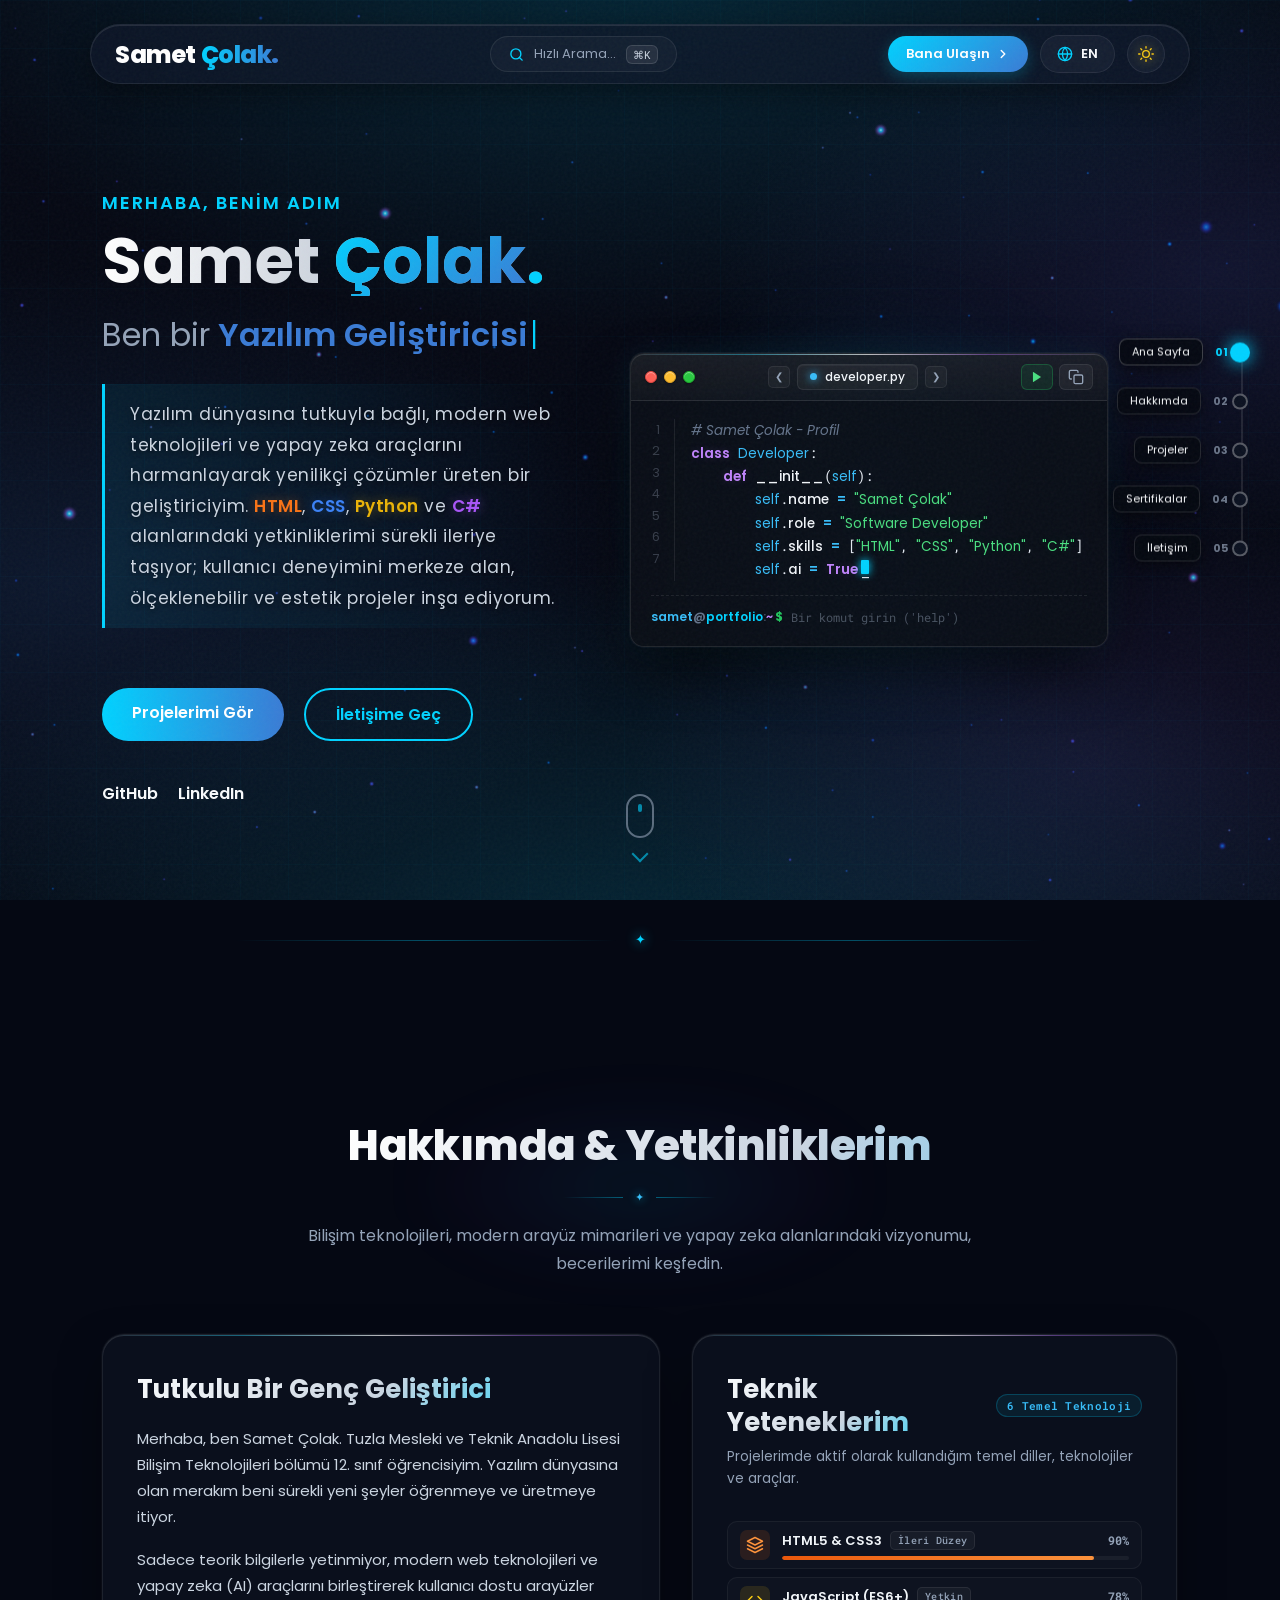
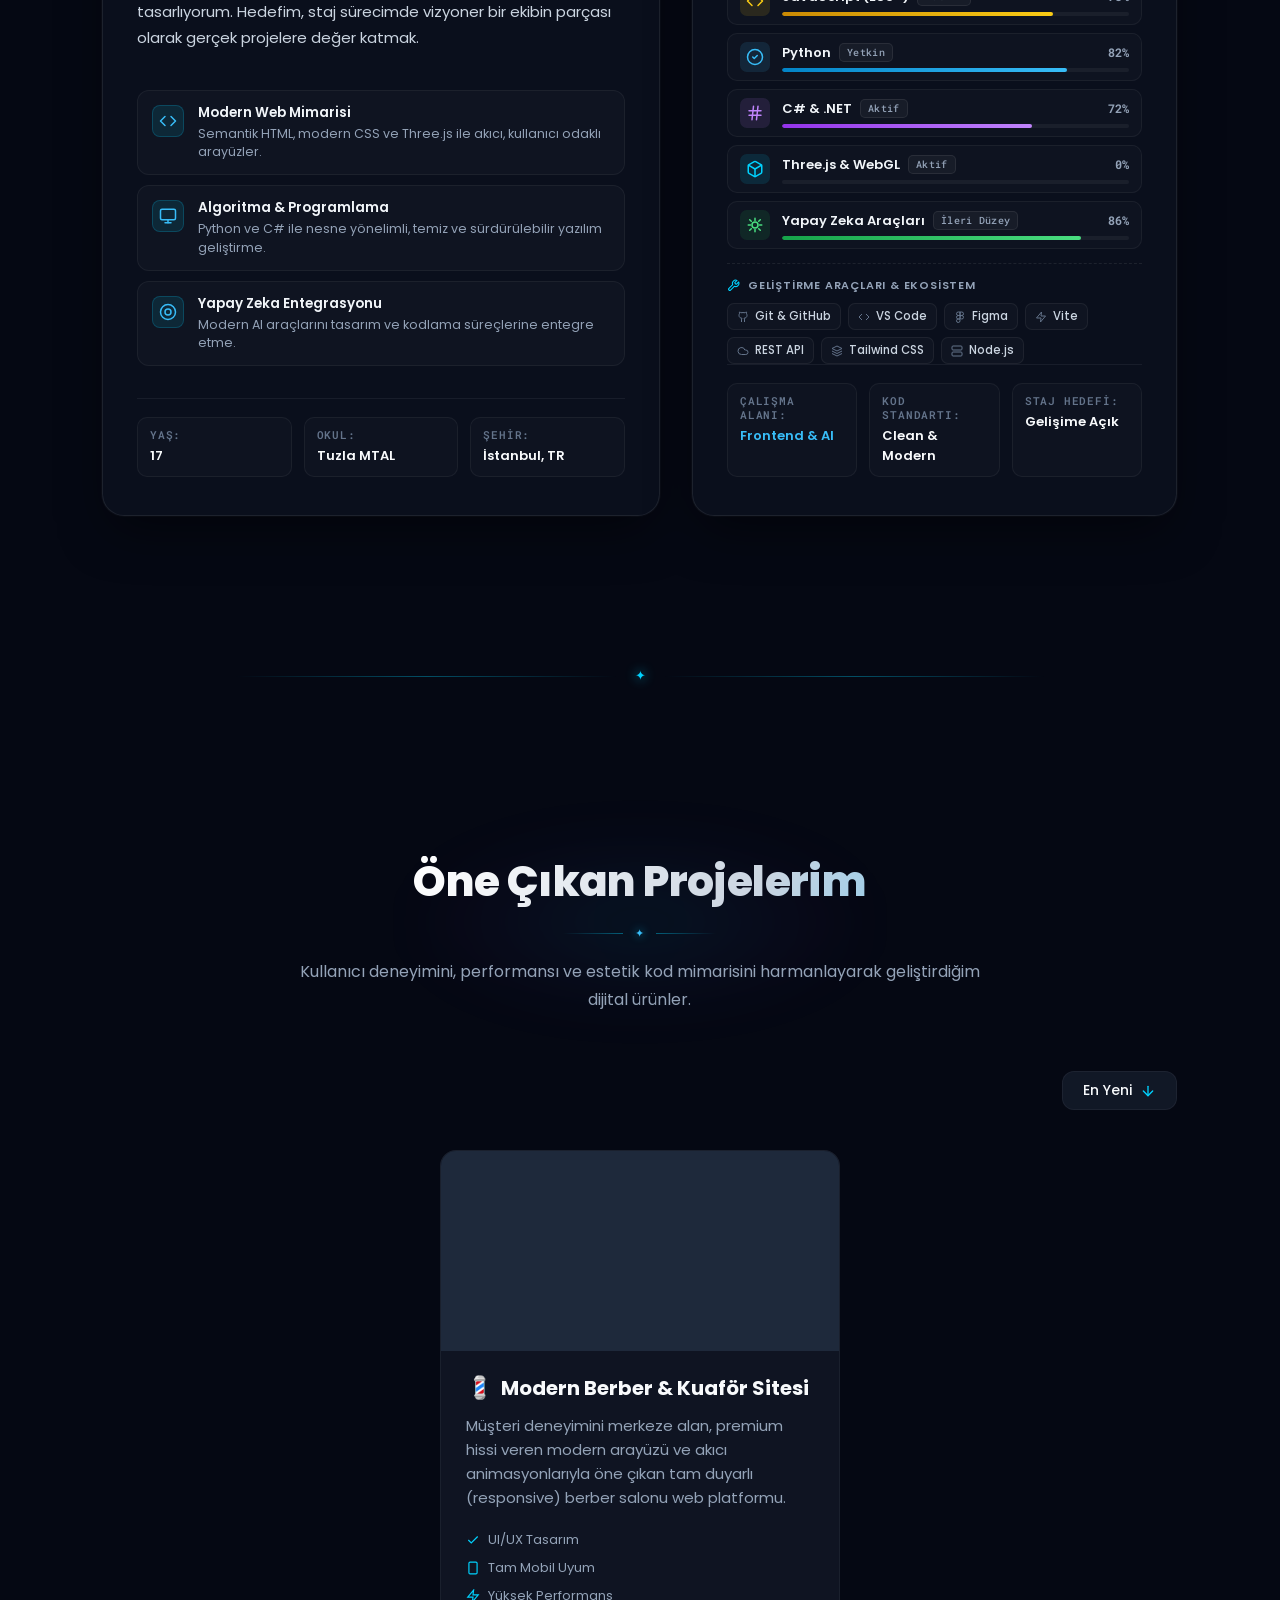
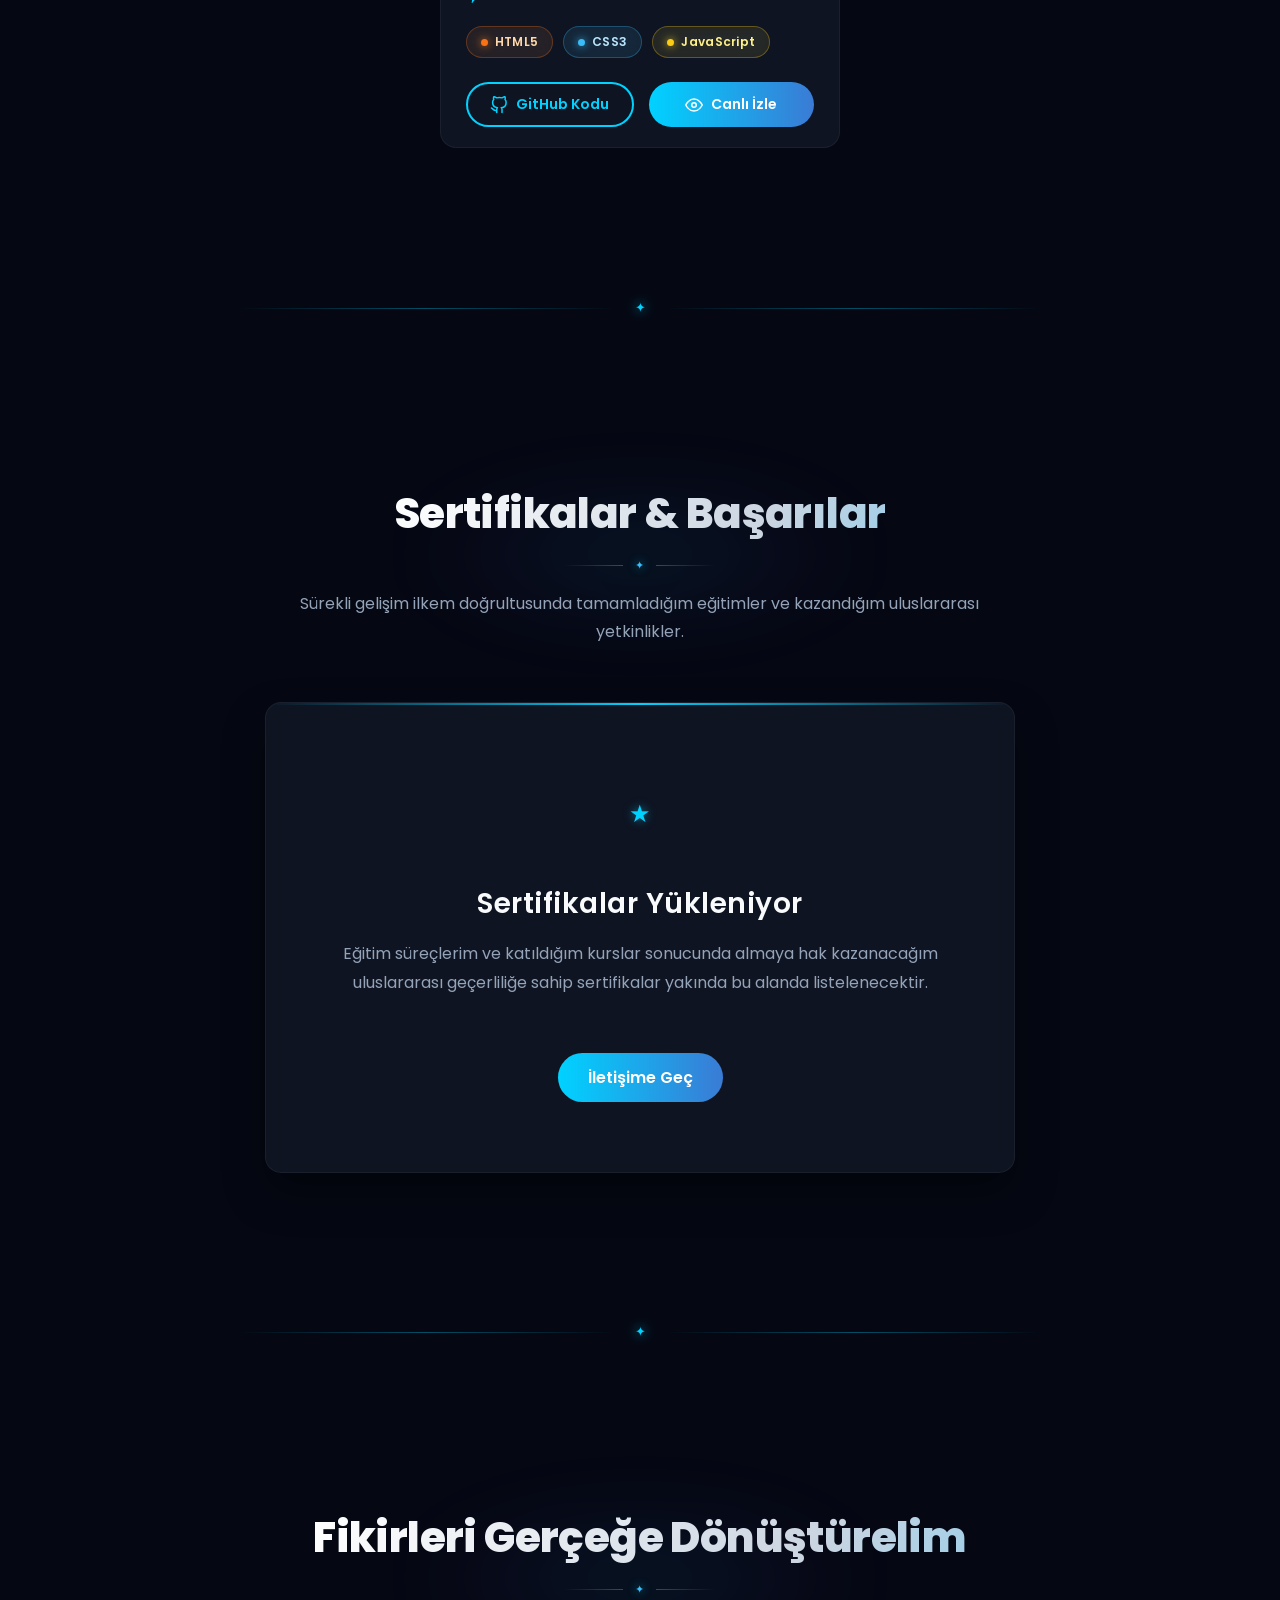
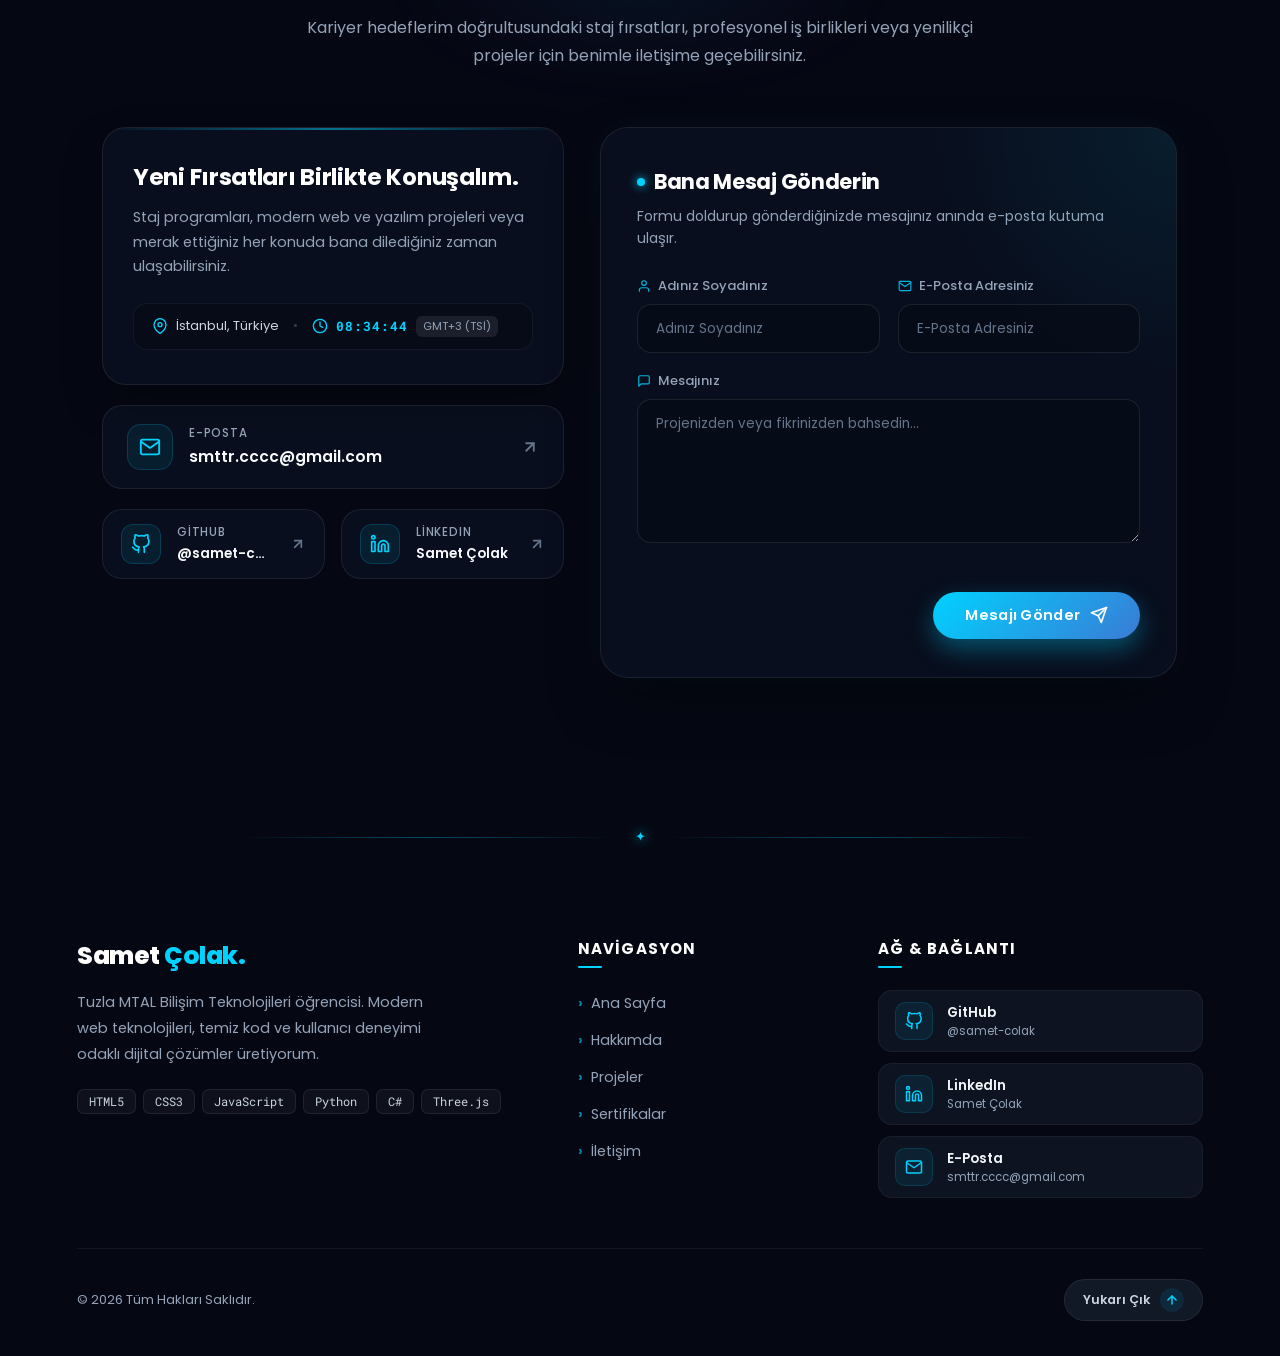
==== commit d212ae66: "Add files via upload" ====
--- a/index.html
+++ b/index.html
@@ -27,13 +27,25 @@
     <link rel="icon" href="assets/favicon.svg" type="image/svg+xml" sizes="any">
     <link rel="apple-touch-icon" href="assets/favicon.svg">
 
+    <!-- Anti-Flash Tema Başlatıcı (FOUC Önleyici) -->
+    <script>
+        (function() {
+            var savedTheme = localStorage.getItem('portfolio_theme');
+            if (savedTheme === 'light') {
+                document.documentElement.setAttribute('data-theme', 'light');
+            } else {
+                document.documentElement.removeAttribute('data-theme');
+            }
+        })();
+    </script>
+
     <!-- CSS Stilleri -->
-    <link rel="stylesheet" href="css/style.css?v=4.7">
-    <link rel="stylesheet" href="css/home.css?v=4.2">
-    <link rel="stylesheet" href="css/about.css?v=4.5">
-    <link rel="stylesheet" href="css/projects.css?v=6.0">
-    <link rel="stylesheet" href="css/certificates.css?v=4.0">
-    <link rel="stylesheet" href="css/contact.css?v=4.2">
+    <link rel="stylesheet" href="css/style.css?v=5.1">
+    <link rel="stylesheet" href="css/home.css?v=4.3">
+    <link rel="stylesheet" href="css/about.css?v=4.6">
+    <link rel="stylesheet" href="css/projects.css?v=6.2">
+    <link rel="stylesheet" href="css/certificates.css?v=4.1">
+    <link rel="stylesheet" href="css/contact.css?v=4.3">
     <link href="https://fonts.googleapis.com/css2?family=Poppins:wght@300;400;600;700;800&family=Roboto+Mono:wght@400;600;700&display=swap" rel="stylesheet">
 
     <!-- Google Analytics -->
@@ -145,6 +157,28 @@
                     <span id="lang-text">EN</span>
                 </button>
 
+                <!-- Tema Değiştirici (Güneş / Ay Animasyonlu Buton) -->
+                <button id="theme-btn" class="theme-switch" title="Temayı Değiştir (Açık / Koyu)" aria-label="Temayı Değiştir" data-i18n-title="nav_theme_title">
+                    <div class="theme-icon-container">
+                        <!-- Güneş İkonu (Light mode) -->
+                        <svg class="theme-icon sun-icon" viewBox="0 0 24 24" width="16" height="16" fill="none" stroke="currentColor" stroke-width="2" stroke-linecap="round" stroke-linejoin="round">
+                            <circle cx="12" cy="12" r="5"></circle>
+                            <line x1="12" y1="1" x2="12" y2="3"></line>
+                            <line x1="12" y1="21" x2="12" y2="23"></line>
+                            <line x1="4.22" y1="4.22" x2="5.64" y2="5.64"></line>
+                            <line x1="18.36" y1="18.36" x2="19.78" y2="19.78"></line>
+                            <line x1="1" y1="12" x2="3" y2="12"></line>
+                            <line x1="21" y1="12" x2="23" y2="12"></line>
+                            <line x1="4.22" y1="19.78" x2="5.64" y2="18.36"></line>
+                            <line x1="18.36" y1="5.64" x2="19.78" y2="4.22"></line>
+                        </svg>
+                        <!-- Ay İkonu (Dark mode) -->
+                        <svg class="theme-icon moon-icon" viewBox="0 0 24 24" width="16" height="16" fill="none" stroke="currentColor" stroke-width="2" stroke-linecap="round" stroke-linejoin="round">
+                            <path d="M21 12.79A9 9 0 1 1 11.21 3 7 7 0 0 0 21 12.79z"></path>
+                        </svg>
+                    </div>
+                </button>
+
                 <div class="hamburger" title="Menüyü Aç" data-i18n-title="nav_menu_title">
                     <span class="bar"></span>
                     <span class="bar"></span>
@@ -159,6 +193,12 @@
                 <li><a href="#projects" data-i18n="projects">Projeler</a></li>
                 <li><a href="#certificates" data-i18n="certificates">Sertifikalar</a></li>
                 <li><a href="#contact" data-i18n="contact">İletişim</a></li>
+                <li class="mobile-theme-item">
+                    <button type="button" id="mobile-theme-btn" class="mobile-theme-toggle">
+                        <span data-i18n="nav_theme_title">Temayı Değiştir</span>
+                        <span class="mobile-theme-badge" id="mobile-theme-badge">Koyu Mod</span>
+                    </button>
+                </li>
             </ul>
         </nav>
     </header>
@@ -1006,8 +1046,8 @@
 
     <!-- JS SCRIPTLERİ -->
     <script src="js/three.min.js"></script>
-    <script src="js/three-scene.js?v=5.0"></script>
-    <script src="js/script.js?v=6.1"></script>
+    <script src="js/three-scene.js?v=5.2"></script>
+    <script src="js/script.js?v=6.3"></script>
     <script src="js/home.js?v=4.2"></script>
     <script src="js/about.js?v=4.5"></script>
     <script src="js/projects.js?v=4.0"></script>
--- a/css/style.css
+++ b/css/style.css
@@ -1,11 +1,46 @@
-/* Genel Ayarlar ve Değişkenler */
+/* Genel Ayarlar ve Değişkenler (Koyu ve Açık Tema Tokenları) */
 :root {
     --primary-color: #00d2ff;
     --secondary-color: #3a7bd5;
     --bg-color: #0f172a;
     --bg-darker: #0b1120;
     --text-color: #f8fafc;
+    --text-muted: #94a3b8;
+    --text-secondary: #cbd5e1;
+    --heading-color: #ffffff;
     --card-bg: #1e293b;
+    --card-border: rgba(255, 255, 255, 0.08);
+    --glass-bg: rgba(14, 22, 42, 0.75);
+    --glass-border: rgba(255, 255, 255, 0.12);
+    --nav-bg: rgba(14, 20, 36, 0.85);
+    --nav-border: rgba(255, 255, 255, 0.12);
+    --input-bg: rgba(15, 23, 42, 0.85);
+    --input-border: rgba(255, 255, 255, 0.12);
+    --accent-glow: rgba(0, 210, 255, 0.25);
+    --card-shadow: 0 10px 30px -10px rgba(0, 0, 0, 0.5);
+    --color-scheme: dark;
+}
+
+[data-theme="light"] {
+    --primary-color: #0284c7;
+    --secondary-color: #2563eb;
+    --bg-color: #f8fafc;
+    --bg-darker: #f1f5f9;
+    --text-color: #0f172a;
+    --text-muted: #475569;
+    --text-secondary: #334155;
+    --heading-color: #090d16;
+    --card-bg: #ffffff;
+    --card-border: rgba(226, 232, 240, 0.9);
+    --glass-bg: rgba(255, 255, 255, 0.85);
+    --glass-border: rgba(203, 213, 225, 0.8);
+    --nav-bg: rgba(255, 255, 255, 0.88);
+    --nav-border: rgba(203, 213, 225, 0.8);
+    --input-bg: #ffffff;
+    --input-border: rgba(203, 213, 225, 0.9);
+    --accent-glow: rgba(2, 132, 199, 0.2);
+    --card-shadow: 0 12px 36px -8px rgba(15, 23, 42, 0.08), 0 2px 8px rgba(0, 0, 0, 0.04);
+    --color-scheme: light;
 }
 
 * {
@@ -57,6 +92,30 @@
     z-index: 9998; /* Preloader altında, her şeyin üstünde */
     opacity: 0.04; /* Göz yormayan, premium stüdyo seviyesine geri alındı */
     background-image: url("data:image/svg+xml,%3Csvg viewBox='0 0 256 256' xmlns='http://www.w3.org/2000/svg'%3E%3Cfilter id='noiseFilter'%3E%3CfeTurbulence type='fractalNoise' baseFrequency='1.2' numOctaves='3' stitchTiles='stitch'/%3E%3C/filter%3E%3Crect width='100%25' height='100%25' filter='url(%23noiseFilter)'/%3E%3C/svg%3E");
+}
+
+/* --- AÇIK TEMA (LIGHT MODE) BODY & ARKA PLAN --- */
+[data-theme="light"] body {
+    background-color: #f6f8fc;
+    background-image: 
+        radial-gradient(circle 600px at 15% 15%, rgba(2, 132, 199, 0.20), transparent 70%),
+        radial-gradient(circle 650px at 88% 25%, rgba(15, 23, 42, 0.12), transparent 65%),
+        radial-gradient(circle 700px at 50% 50%, rgba(14, 165, 233, 0.16), transparent 70%),
+        radial-gradient(circle 580px at 8% 75%, rgba(30, 58, 138, 0.15), transparent 65%),
+        radial-gradient(circle 750px at 85% 90%, rgba(2, 132, 199, 0.18), transparent 70%);
+    background-attachment: fixed;
+    background-size: cover;
+    color: var(--text-color);
+}
+
+[data-theme="light"] body::before {
+    background-image: 
+        linear-gradient(rgba(2, 132, 199, 0.04) 1px, transparent 1px),
+        linear-gradient(90deg, rgba(2, 132, 199, 0.04) 1px, transparent 1px);
+}
+
+[data-theme="light"] body::after {
+    opacity: 0.025;
 }
 
 /* --- 3D THREE.JS WEBGL KANVAS --- */
@@ -368,6 +427,106 @@
 
 .globe-icon {
     color: var(--primary-color);
+}
+
+/* --- TEMA DEĞİŞTİRİCİ BUTON (GÜNEŞ / AY MORF ANİMASYONU) --- */
+.theme-switch {
+    width: 38px;
+    height: 38px;
+    border-radius: 50%;
+    background: rgba(30, 41, 59, 0.5);
+    border: 1px solid rgba(255, 255, 255, 0.08);
+    display: inline-flex;
+    align-items: center;
+    justify-content: center;
+    cursor: pointer;
+    backdrop-filter: blur(10px);
+    transition: all 0.35s cubic-bezier(0.16, 1, 0.3, 1);
+    outline: none;
+    position: relative;
+    overflow: hidden;
+    color: #f8fafc;
+}
+
+.theme-switch:hover {
+    background: rgba(0, 210, 255, 0.1);
+    border-color: rgba(0, 210, 255, 0.4);
+    transform: translateY(-2px);
+    box-shadow: 0 4px 15px rgba(0, 210, 255, 0.2);
+}
+
+.theme-icon-container {
+    position: relative;
+    width: 17px;
+    height: 17px;
+    display: flex;
+    align-items: center;
+    justify-content: center;
+}
+
+.theme-icon {
+    position: absolute;
+    inset: 0;
+    transition: transform 0.45s cubic-bezier(0.16, 1, 0.3, 1), opacity 0.3s ease;
+}
+
+/* Koyu modda (varsayılan): Güneş ikonu belirir */
+:root:not([data-theme="light"]) .theme-switch .sun-icon {
+    opacity: 1;
+    transform: rotate(0deg) scale(1);
+    color: #facc15;
+    filter: drop-shadow(0 0 6px rgba(250, 204, 21, 0.6));
+}
+
+:root:not([data-theme="light"]) .theme-switch .moon-icon {
+    opacity: 0;
+    transform: rotate(90deg) scale(0.2);
+}
+
+/* Açık modda: Ay ikonu belirir */
+[data-theme="light"] .theme-switch .sun-icon {
+    opacity: 0;
+    transform: rotate(-90deg) scale(0.2);
+}
+
+[data-theme="light"] .theme-switch .moon-icon {
+    opacity: 1;
+    transform: rotate(0deg) scale(1);
+    color: #2563eb;
+    filter: drop-shadow(0 0 6px rgba(37, 99, 235, 0.4));
+}
+
+/* Mobil Menü Tema Seçeneği */
+.mobile-theme-item {
+    margin-top: 10px;
+    padding-top: 14px;
+    border-top: 1px solid rgba(255, 255, 255, 0.08);
+}
+
+.mobile-theme-toggle {
+    width: 100%;
+    display: flex;
+    align-items: center;
+    justify-content: space-between;
+    background: rgba(255, 255, 255, 0.05);
+    border: 1px solid rgba(255, 255, 255, 0.1);
+    padding: 10px 16px;
+    border-radius: 12px;
+    color: #f8fafc;
+    font-size: 14px;
+    font-weight: 500;
+    cursor: pointer;
+    transition: all 0.2s ease;
+}
+
+.mobile-theme-badge {
+    font-size: 11px;
+    font-family: 'Roboto Mono', monospace;
+    padding: 3px 8px;
+    border-radius: 6px;
+    background: rgba(0, 210, 255, 0.12);
+    color: #38bdf8;
+    border: 1px solid rgba(0, 210, 255, 0.25);
 }
 
 .hamburger {
@@ -1483,6 +1642,16 @@
     text-decoration: none; border-radius: 10px; transition: all 0.2s ease; font-weight: 500; margin-bottom: 2px;
 }
 
+button.cmd-item {
+    background: transparent;
+    border: none;
+    width: 100%;
+    cursor: pointer;
+    font-family: inherit;
+    font-size: inherit;
+    text-align: left;
+}
+
 .cmd-item svg { color: #94a3b8; transition: color 0.2s ease; }
 .cmd-item:hover, .cmd-item.active { background: rgba(0, 210, 255, 0.1); color: #fff; }
 .cmd-item:hover svg, .cmd-item.active svg { color: var(--primary-color); }
@@ -2337,4 +2506,348 @@
     }
 }
 
-
+/* ==========================================================================
+   AÇIK TEMA (PORCELAIN LIGHT MODE) KAPSAMLI TASARIM MOTORU
+   ========================================================================== */
+
+/* Genel Başlıklar, Tipografi ve Vurgular */
+[data-theme="light"] h1,
+[data-theme="light"] h2,
+[data-theme="light"] h3,
+[data-theme="light"] h4,
+[data-theme="light"] h5,
+[data-theme="light"] h6,
+[data-theme="light"] .logo {
+    color: #090d16;
+}
+
+[data-theme="light"] .section-main-heading {
+    background: linear-gradient(135deg, #0f172a 0%, #1e293b 40%, #0284c7 80%, #0369a1 100%);
+    -webkit-background-clip: text;
+    -webkit-text-fill-color: transparent;
+    color: #0f172a;
+    animation: none;
+    filter: none;
+}
+
+[data-theme="light"] .section-tag-badge {
+    background: rgba(255, 255, 255, 0.88);
+    border: 1px solid rgba(14, 165, 233, 0.35);
+    color: #0284c7;
+    box-shadow: 0 4px 15px rgba(14, 165, 233, 0.1);
+}
+
+[data-theme="light"] p,
+[data-theme="light"] .section-lead-desc {
+    color: #475569;
+}
+
+[data-theme="light"] .section-header-block:hover .section-lead-desc {
+    color: #0f172a;
+}
+
+[data-theme="light"] .section-header-block:hover .section-tag-badge {
+    background: #ffffff;
+    border-color: #0284c7;
+    box-shadow: 0 6px 20px rgba(14, 165, 233, 0.18);
+}
+
+[data-theme="light"] .section-title {
+    background: linear-gradient(135deg, #0f172a 0%, #1e293b 40%, #0284c7 80%, #0369a1 100%);
+    -webkit-background-clip: text;
+    -webkit-text-fill-color: transparent;
+    color: #0f172a;
+}
+
+[data-theme="light"] .section-accent-line .accent-beam-left,
+[data-theme="light"] .section-accent-line .accent-beam-right {
+    background: linear-gradient(90deg, transparent, rgba(2, 132, 199, 0.5), transparent);
+}
+
+[data-theme="light"] .section-accent-line .accent-diamond,
+[data-theme="light"] .section-divider-node {
+    color: #0284c7;
+    filter: drop-shadow(0 0 6px rgba(2, 132, 199, 0.4));
+}
+
+[data-theme="light"] .section-divider-line {
+    background: linear-gradient(90deg, transparent, rgba(2, 132, 199, 0.25), transparent);
+}
+
+/* Dinamik Ada Navbar */
+[data-theme="light"] .floating-nav {
+    background: rgba(255, 255, 255, 0.86);
+    border: 1px solid rgba(203, 213, 225, 0.85);
+    box-shadow: 0 12px 36px -8px rgba(15, 23, 42, 0.08), 0 0 0 1px rgba(255, 255, 255, 0.7);
+}
+
+[data-theme="light"] .nav-cmd-trigger {
+    background: rgba(241, 245, 249, 0.95);
+    border-color: rgba(203, 213, 225, 0.85);
+    color: #475569;
+}
+
+[data-theme="light"] .nav-cmd-trigger:hover {
+    background: #ffffff;
+    border-color: #0284c7;
+    color: #0284c7;
+}
+
+[data-theme="light"] .cmd-shortcut {
+    background: #ffffff;
+    border-color: #cbd5e1;
+    color: #0f172a;
+}
+
+[data-theme="light"] #lang-btn,
+[data-theme="light"] .theme-switch,
+[data-theme="light"] .hamburger {
+    background: rgba(241, 245, 249, 0.95);
+    border-color: rgba(203, 213, 225, 0.85);
+    color: #0f172a;
+}
+
+[data-theme="light"] #lang-btn:hover,
+[data-theme="light"] .theme-switch:hover {
+    background: #ffffff;
+    border-color: #0284c7;
+    color: #0284c7;
+}
+
+[data-theme="light"] .hamburger .bar {
+    background-color: #0f172a;
+}
+
+[data-theme="light"] .nav-links.mobile-only-drawer {
+    background: rgba(255, 255, 255, 0.97);
+    border: 1px solid rgba(203, 213, 225, 0.9);
+    box-shadow: 0 20px 45px rgba(15, 23, 42, 0.12);
+}
+
+[data-theme="light"] .nav-links.mobile-only-drawer a {
+    color: #0f172a;
+}
+
+[data-theme="light"] .mobile-theme-toggle {
+    background: #f1f5f9;
+    border-color: #cbd5e1;
+    color: #0f172a;
+}
+
+[data-theme="light"] .mobile-theme-badge {
+    background: rgba(2, 132, 199, 0.12);
+    color: #0284c7;
+    border-color: rgba(2, 132, 199, 0.3);
+}
+
+/* 3D Scroll HUD (Waypoints) */
+[data-theme="light"] .hud-line {
+    background: rgba(203, 213, 225, 0.7);
+}
+
+[data-theme="light"] .hud-point {
+    color: #64748b;
+}
+
+[data-theme="light"] .hud-point::after {
+    border: 2px solid #94a3b8;
+    background: #ffffff;
+    box-shadow: 0 2px 6px rgba(15, 23, 42, 0.12);
+}
+
+[data-theme="light"] .hud-point:hover::after {
+    border-color: #0284c7;
+    background: #e0f2fe;
+}
+
+[data-theme="light"] .hud-point .hud-num {
+    color: #475569;
+    font-weight: 700;
+    opacity: 0.9;
+}
+
+[data-theme="light"] .hud-point.active::after {
+    border-color: #0284c7;
+    background: #0284c7;
+    box-shadow: 0 0 12px rgba(2, 132, 199, 0.6);
+    transform: translateY(-50%) scale(1.25);
+}
+
+[data-theme="light"] .hud-point.active .hud-num {
+    color: #0284c7;
+    opacity: 1;
+    font-weight: 800;
+}
+
+[data-theme="light"] .hud-point .hud-label {
+    background: rgba(255, 255, 255, 0.96);
+    border: 1px solid rgba(203, 213, 225, 0.9);
+    color: #0f172a;
+    box-shadow: 0 4px 16px rgba(15, 23, 42, 0.08);
+}
+
+[data-theme="light"] .hud-point.active .hud-label {
+    border-color: #0284c7;
+    color: #0284c7;
+}
+
+/* Komut Paleti (Ctrl+K) */
+[data-theme="light"] .cmd-palette-overlay {
+    background: rgba(15, 23, 42, 0.35);
+    backdrop-filter: blur(16px);
+    -webkit-backdrop-filter: blur(16px);
+}
+
+[data-theme="light"] .cmd-palette-container {
+    background: rgba(255, 255, 255, 0.96);
+    border: 1px solid rgba(203, 213, 225, 0.95);
+    box-shadow: 0 30px 80px -15px rgba(15, 23, 42, 0.2), 0 0 0 1px rgba(255, 255, 255, 0.8);
+    color: #0f172a;
+}
+
+[data-theme="light"] .cmd-header {
+    border-bottom: 1px solid rgba(226, 232, 240, 0.9);
+}
+
+[data-theme="light"] .cmd-search-icon {
+    color: #0284c7;
+}
+
+[data-theme="light"] #cmd-input {
+    color: #0f172a;
+}
+
+[data-theme="light"] #cmd-input::placeholder {
+    color: #94a3b8;
+}
+
+[data-theme="light"] .cmd-esc {
+    color: #64748b;
+    background: rgba(241, 245, 249, 0.9);
+    border: 1px solid rgba(203, 213, 225, 0.8);
+}
+
+[data-theme="light"] .cmd-group-title {
+    color: #64748b;
+}
+
+[data-theme="light"] .cmd-item {
+    color: #334155;
+    background: transparent;
+}
+
+[data-theme="light"] .cmd-item svg {
+    color: #64748b;
+}
+
+[data-theme="light"] .cmd-item:hover,
+[data-theme="light"] .cmd-item.active {
+    background: rgba(14, 165, 233, 0.1);
+    color: #0284c7;
+}
+
+[data-theme="light"] .cmd-item:hover svg,
+[data-theme="light"] .cmd-item.active svg {
+    color: #0284c7;
+}
+
+/* Butonlar */
+[data-theme="light"] .btn-outline {
+    border-color: rgba(15, 23, 42, 0.2);
+    color: #0f172a;
+    background: rgba(255, 255, 255, 0.65);
+}
+
+[data-theme="light"] .btn-outline:hover {
+    border-color: #0284c7;
+    color: #0284c7;
+    background: #ffffff;
+    box-shadow: 0 4px 15px rgba(2, 132, 199, 0.15);
+}
+
+/* Footer (Modern Geliştirici Altbilgisi) */
+[data-theme="light"] footer,
+[data-theme="light"] .modern-footer {
+    background: linear-gradient(180deg, transparent 0%, rgba(241, 245, 249, 0.9) 100%);
+    border-top: 1px solid rgba(203, 213, 225, 0.7);
+}
+
+[data-theme="light"] .footer-logo {
+    color: #0f172a;
+}
+
+[data-theme="light"] .footer-brand-p {
+    color: #475569;
+}
+
+[data-theme="light"] .tech-pill {
+    background: rgba(241, 245, 249, 0.9);
+    border: 1px solid rgba(226, 232, 240, 0.95);
+    color: #475569;
+}
+
+[data-theme="light"] .tech-pill:hover {
+    background: #ffffff;
+    border-color: #0284c7;
+    color: #0284c7;
+}
+
+[data-theme="light"] .footer-heading {
+    color: #0f172a;
+}
+
+[data-theme="light"] .footer-links-list li a {
+    color: #64748b;
+}
+
+[data-theme="light"] .footer-links-list li a:hover {
+    color: #0f172a;
+}
+
+[data-theme="light"] .footer-social-card {
+    background: rgba(255, 255, 255, 0.85);
+    border: 1px solid rgba(226, 232, 240, 0.95);
+    box-shadow: 0 2px 8px rgba(15, 23, 42, 0.04);
+}
+
+[data-theme="light"] .footer-social-card:hover {
+    background: #ffffff;
+    border-color: var(--primary-color);
+    box-shadow: 0 8px 25px rgba(14, 165, 233, 0.15);
+}
+
+[data-theme="light"] .social-card-title {
+    color: #0f172a;
+}
+
+[data-theme="light"] .social-card-sub {
+    color: #64748b;
+}
+
+[data-theme="light"] .social-card-icon {
+    background: rgba(14, 165, 233, 0.1);
+    border-color: rgba(14, 165, 233, 0.25);
+    color: var(--primary-color);
+}
+
+[data-theme="light"] .footer-bottom-bar {
+    border-top: 1px solid rgba(226, 232, 240, 0.9);
+}
+
+[data-theme="light"] .footer-bottom-left p {
+    color: #64748b;
+}
+
+[data-theme="light"] .scroll-top-btn {
+    background: #ffffff;
+    border: 1px solid #cbd5e1;
+    color: #0f172a;
+    box-shadow: 0 4px 12px rgba(15, 23, 42, 0.06);
+}
+
+[data-theme="light"] .scroll-top-btn:hover {
+    border-color: #0284c7;
+    color: #0284c7;
+}
+
+
--- a/css/home.css
+++ b/css/home.css
@@ -700,3 +700,54 @@
     .cli-output { font-size: 11px; }
     .hero-buttons .btn { font-size: 14px; padding: 12px 20px; }
 }
+
+/* ==========================================================================
+   AÇIK TEMA (LIGHT MODE) - HERO BÖLÜMÜ
+   ========================================================================== */
+[data-theme="light"] .hero-content h1 {
+    background: linear-gradient(135deg, #0f172a 0%, #334155 100%);
+    -webkit-background-clip: text;
+    -webkit-text-fill-color: transparent;
+}
+
+[data-theme="light"] .hero-content h2 {
+    color: #475569;
+}
+
+[data-theme="light"] .hero-desc {
+    color: #334155;
+    background: rgba(255, 255, 255, 0.78);
+    border-left: 3px solid var(--primary-color);
+    box-shadow: 0 10px 30px -5px rgba(15, 23, 42, 0.05), inset 0 1px 0 rgba(255, 255, 255, 0.9);
+    text-shadow: none;
+    backdrop-filter: blur(12px);
+    -webkit-backdrop-filter: blur(12px);
+}
+
+[data-theme="light"] .hero-desc .color-html { color: #ea580c; text-shadow: none; }
+[data-theme="light"] .hero-desc .color-css { color: #2563eb; text-shadow: none; }
+[data-theme="light"] .hero-desc .color-python { color: #ca8a04; text-shadow: none; }
+[data-theme="light"] .hero-desc .color-cs { color: #9333ea; text-shadow: none; }
+
+[data-theme="light"] .social-links a {
+    color: #475569;
+    border-color: rgba(203, 213, 225, 0.9);
+    background: rgba(255, 255, 255, 0.7);
+    box-shadow: 0 2px 8px rgba(0, 0, 0, 0.04);
+}
+
+[data-theme="light"] .social-links a:hover {
+    color: var(--primary-color);
+    border-color: var(--primary-color);
+    background: rgba(255, 255, 255, 0.95);
+    box-shadow: 0 4px 15px rgba(14, 165, 233, 0.18);
+}
+
+[data-theme="light"] .terminal-window {
+    box-shadow: 0 25px 60px -15px rgba(15, 23, 42, 0.22), 0 0 0 1px rgba(15, 23, 42, 0.08);
+}
+
+[data-theme="light"] .terminal-glow {
+    opacity: 0.35;
+    filter: blur(60px);
+}
--- a/css/about.css
+++ b/css/about.css
@@ -452,3 +452,129 @@
         display: none; /* Mobilde yer kazanmak için chip gizlenir, başlık ve tag yeterli */
     }
 }
+
+/* ==========================================================================
+   AÇIK TEMA (LIGHT MODE) - HAKKIMDA BÖLÜMÜ
+   ========================================================================== */
+[data-theme="light"] .about-card {
+    background: rgba(255, 255, 255, 0.72);
+    border: 1px solid rgba(226, 232, 240, 0.9);
+    box-shadow: 0 20px 45px -10px rgba(15, 23, 42, 0.08), 0 0 0 1px rgba(255, 255, 255, 0.8), inset 0 1px 0 rgba(255, 255, 255, 0.9);
+}
+
+[data-theme="light"] .about-card::before {
+    background: linear-gradient(90deg, transparent 0%, rgba(14, 165, 233, 0.3) 25%, rgba(255, 255, 255, 0.9) 50%, rgba(168, 85, 247, 0.3) 75%, transparent 100%);
+}
+
+[data-theme="light"] .about-card:hover {
+    border-color: rgba(14, 165, 233, 0.35);
+    box-shadow: 0 25px 55px -10px rgba(15, 23, 42, 0.12), 0 0 25px rgba(14, 165, 233, 0.08);
+}
+
+[data-theme="light"] .about-card h3 {
+    background: linear-gradient(135deg, #0f172a 0%, #334155 60%, var(--primary-color) 100%);
+    -webkit-background-clip: text;
+    -webkit-text-fill-color: transparent;
+}
+
+[data-theme="light"] .skills-subdesc {
+    color: #64748b;
+}
+
+[data-theme="light"] .about-bio p {
+    color: #334155;
+}
+
+[data-theme="light"] .about-pillar {
+    background: rgba(248, 250, 252, 0.85);
+    border: 1px solid rgba(226, 232, 240, 0.9);
+}
+
+[data-theme="light"] .about-pillar:hover {
+    background: rgba(240, 249, 255, 0.95);
+    border-color: rgba(14, 165, 233, 0.3);
+}
+
+[data-theme="light"] .pillar-content h4 {
+    color: #0f172a;
+}
+
+[data-theme="light"] .pillar-content p {
+    color: #64748b;
+}
+
+[data-theme="light"] .personal-info {
+    border-top-color: rgba(226, 232, 240, 0.9);
+}
+
+[data-theme="light"] .info-item {
+    background: rgba(248, 250, 252, 0.8);
+    border: 1px solid rgba(226, 232, 240, 0.9);
+}
+
+[data-theme="light"] .info-title {
+    color: #64748b;
+}
+
+[data-theme="light"] .info-value {
+    color: #0f172a;
+}
+
+[data-theme="light"] .skills-badge-pill {
+    background: rgba(14, 165, 233, 0.1);
+    color: #0284c7;
+    border-color: rgba(14, 165, 233, 0.25);
+}
+
+[data-theme="light"] .skill-row {
+    background: rgba(248, 250, 252, 0.7);
+    border: 1px solid rgba(226, 232, 240, 0.85);
+}
+
+[data-theme="light"] .skill-row:hover {
+    background: rgba(255, 255, 255, 0.95);
+    border-color: rgba(203, 213, 225, 0.9);
+    box-shadow: 0 4px 12px rgba(15, 23, 42, 0.04);
+}
+
+[data-theme="light"] .skill-name {
+    color: #0f172a;
+}
+
+[data-theme="light"] .skill-level-pill {
+    background: rgba(241, 245, 249, 0.9);
+    border-color: rgba(226, 232, 240, 0.9);
+    color: #64748b;
+}
+
+[data-theme="light"] .skill-percent {
+    color: #64748b;
+}
+
+[data-theme="light"] .skill-bar-track {
+    background: rgba(226, 232, 240, 0.8);
+}
+
+[data-theme="light"] .skills-ecosystem {
+    border-top-color: rgba(226, 232, 240, 0.9);
+}
+
+[data-theme="light"] .ecosystem-header {
+    color: #64748b;
+}
+
+[data-theme="light"] .eco-tag {
+    background: rgba(248, 250, 252, 0.9);
+    border-color: rgba(226, 232, 240, 0.9);
+    color: #334155;
+}
+
+[data-theme="light"] .eco-tag:hover {
+    background: rgba(240, 249, 255, 0.95);
+    border-color: rgba(14, 165, 233, 0.3);
+    color: #0f172a;
+}
+
+[data-theme="light"] .eco-tag svg {
+    color: #64748b;
+}
--- a/css/projects.css
+++ b/css/projects.css
@@ -1417,3 +1417,190 @@
     .project-tech span,
     .tech-tag { font-size: 11px; padding: 4px 8px; }
 }
+
+/* ==========================================================================
+   AÇIK TEMA (LIGHT MODE) - PROJELER & MODAL
+   ========================================================================== */
+[data-theme="light"] .sort-toggle-btn {
+    background: rgba(255, 255, 255, 0.85);
+    color: #0f172a;
+    border: 1px solid rgba(226, 232, 240, 0.9);
+    box-shadow: 0 4px 15px rgba(0, 0, 0, 0.04);
+}
+
+[data-theme="light"] .sort-toggle-btn:hover {
+    background: #ffffff;
+    border-color: var(--primary-color);
+    box-shadow: 0 6px 20px rgba(14, 165, 233, 0.15);
+}
+
+[data-theme="light"] .project-card {
+    background: rgba(255, 255, 255, 0.78);
+    border: 1px solid rgba(226, 232, 240, 0.9);
+    box-shadow: 0 15px 35px -10px rgba(15, 23, 42, 0.07), inset 0 1px 0 rgba(255, 255, 255, 0.9);
+}
+
+[data-theme="light"] .project-card:hover {
+    background: rgba(255, 255, 255, 0.95);
+    border-color: rgba(14, 165, 233, 0.4);
+    box-shadow: 0 25px 50px -10px rgba(15, 23, 42, 0.12), 0 0 25px rgba(14, 165, 233, 0.1);
+}
+
+[data-theme="light"] .project-img-wrapper::after {
+    background: linear-gradient(to top, rgba(255, 255, 255, 0.95), transparent);
+}
+
+[data-theme="light"] .project-info h3 {
+    color: #0f172a;
+}
+
+[data-theme="light"] .project-info p {
+    color: #475569;
+}
+
+[data-theme="light"] .project-features li {
+    color: #475569;
+}
+
+[data-theme="light"] .project-features li:hover {
+    color: #0f172a;
+}
+
+[data-theme="light"] .modal-content {
+    background: radial-gradient(circle at 50% 0%, rgba(255, 255, 255, 0.98) 0%, rgba(248, 250, 252, 0.99) 100%);
+    border: 1px solid rgba(226, 232, 240, 0.95);
+    box-shadow: 0 30px 80px -15px rgba(15, 23, 42, 0.18), 0 0 40px rgba(14, 165, 233, 0.08);
+}
+
+[data-theme="light"] .modal-top-bar {
+    background: rgba(248, 250, 252, 0.96);
+    border-bottom: 1px solid rgba(226, 232, 240, 0.9);
+}
+
+[data-theme="light"] .modal-close-btn {
+    background: rgba(241, 245, 249, 0.95);
+    border: 1px solid rgba(226, 232, 240, 0.95);
+    color: #475569;
+}
+
+[data-theme="light"] .modal-close-btn:hover {
+    background: #ef4444;
+    color: #ffffff;
+    border-color: #ef4444;
+}
+
+[data-theme="light"] .modal-view-toggle {
+    background: rgba(226, 232, 240, 0.65);
+    border: 1px solid rgba(203, 213, 225, 0.85);
+}
+
+[data-theme="light"] .toggle-btn {
+    color: #64748b;
+}
+
+[data-theme="light"] .toggle-btn.active {
+    background: #ffffff;
+    color: #0f172a;
+    box-shadow: 0 2px 8px rgba(0, 0, 0, 0.06);
+}
+
+[data-theme="light"] .modal-project-title {
+    background: linear-gradient(135deg, #0f172a 0%, #334155 100%);
+    -webkit-background-clip: text;
+    -webkit-text-fill-color: transparent;
+}
+
+[data-theme="light"] .modal-project-desc {
+    color: #475569;
+}
+
+[data-theme="light"] .modal-extra-box {
+    background: rgba(248, 250, 252, 0.88);
+    border: 1px solid rgba(226, 232, 240, 0.9);
+}
+
+[data-theme="light"] .modal-extra-box p {
+    color: #334155;
+}
+
+[data-theme="light"] .modal-specs-grid {
+    background: rgba(248, 250, 252, 0.92);
+    border: 1px solid rgba(226, 232, 240, 0.95);
+    box-shadow: 0 4px 15px rgba(15, 23, 42, 0.03);
+}
+
+[data-theme="light"] .specs-col-label {
+    color: #475569;
+}
+
+[data-theme="light"] .modal-features-list li {
+    color: #334155;
+}
+
+[data-theme="light"] .modal-features-list li:hover {
+    color: #0284c7;
+}
+
+[data-theme="light"] .modal-features-list li svg {
+    color: #0284c7;
+    filter: none;
+}
+
+[data-theme="light"] .modal-tech span,
+[data-theme="light"] .modal-tech .project-tech span,
+[data-theme="light"] .modal-tech .tech-tag {
+    background: #ffffff;
+    border: 1px solid rgba(203, 213, 225, 0.9);
+    color: #0f172a;
+    box-shadow: 0 2px 5px rgba(15, 23, 42, 0.04);
+}
+
+[data-theme="light"] .meta-chip {
+    background: #ffffff;
+    border: 1px solid rgba(226, 232, 240, 0.95);
+    color: #475569;
+}
+
+[data-theme="light"] .meta-chip.chip-live {
+    background: rgba(34, 197, 94, 0.1);
+    border-color: rgba(34, 197, 94, 0.3);
+    color: #16a34a;
+}
+
+[data-theme="light"] .modal-links-wrapper {
+    border-top: 1px solid rgba(226, 232, 240, 0.9);
+}
+
+[data-theme="light"] .modal-links .btn-outline {
+    background: rgba(255, 255, 255, 0.9);
+    border: 1.5px solid rgba(203, 213, 225, 0.95);
+    color: #0f172a;
+    box-shadow: 0 2px 6px rgba(15, 23, 42, 0.04);
+}
+
+[data-theme="light"] .modal-links .btn-outline:hover {
+    background: #f8fafc;
+    border-color: #0f172a;
+    color: #0f172a;
+    box-shadow: 0 6px 18px rgba(15, 23, 42, 0.08);
+}
+
+[data-theme="light"] .device-address-bar {
+    background: rgba(241, 245, 249, 0.9);
+    border: 1px solid rgba(226, 232, 240, 0.9);
+    color: #0f172a;
+}
+
+[data-theme="light"] .device-url-text {
+    color: #475569;
+}
+
+[data-theme="light"] .device-tab-btn {
+    color: #64748b;
+}
+
+[data-theme="light"] .device-tab-btn.active {
+    background: #ffffff;
+    color: #0f172a;
+    box-shadow: 0 2px 6px rgba(0, 0, 0, 0.06);
+}
--- a/css/certificates.css
+++ b/css/certificates.css
@@ -81,3 +81,25 @@
     .loader-container { width: 60px; height: 60px; margin-bottom: 20px; }
     .cert-icon { font-size: 20px; }
 }
+
+/* ==========================================================================
+   AÇIK TEMA (LIGHT MODE) - SERTİFİKALAR
+   ========================================================================== */
+[data-theme="light"] .pro-empty-state {
+    background: rgba(255, 255, 255, 0.78);
+    border: 1px solid rgba(226, 232, 240, 0.9);
+    box-shadow: 0 20px 45px -10px rgba(15, 23, 42, 0.08), inset 0 1px 0 rgba(255, 255, 255, 0.9);
+}
+
+[data-theme="light"] .pro-empty-state h3 {
+    color: #0f172a;
+}
+
+[data-theme="light"] .pro-empty-state p {
+    color: #475569;
+}
+
+[data-theme="light"] .spinner {
+    border-color: rgba(14, 165, 233, 0.15);
+    border-top-color: var(--primary-color);
+}
--- a/css/contact.css
+++ b/css/contact.css
@@ -606,3 +606,112 @@
         font-size: 14px;
     }
 }
+
+/* ==========================================================================
+   AÇIK TEMA (LIGHT MODE) - İLETİŞİM BÖLÜMÜ
+   ========================================================================== */
+[data-theme="light"] .contact-status-card {
+    background: rgba(255, 255, 255, 0.78);
+    border: 1px solid rgba(226, 232, 240, 0.9);
+    box-shadow: 0 20px 45px -10px rgba(15, 23, 42, 0.08), inset 0 1px 0 rgba(255, 255, 255, 0.9);
+}
+
+[data-theme="light"] .contact-card-headline {
+    color: #0f172a;
+}
+
+[data-theme="light"] .contact-card-subtext {
+    color: #475569;
+}
+
+[data-theme="light"] .contact-quick-telemetry {
+    background: rgba(248, 250, 252, 0.88);
+    border: 1px solid rgba(226, 232, 240, 0.9);
+    color: #334155;
+}
+
+[data-theme="light"] .telemetry-separator {
+    color: rgba(148, 163, 184, 0.4);
+}
+
+[data-theme="light"] .tz-badge {
+    background: rgba(226, 232, 240, 0.8);
+    color: #475569;
+}
+
+[data-theme="light"] .contact-channel-card {
+    background: rgba(255, 255, 255, 0.78);
+    border: 1px solid rgba(226, 232, 240, 0.9);
+    box-shadow: 0 10px 30px -5px rgba(15, 23, 42, 0.05), inset 0 1px 0 rgba(255, 255, 255, 0.9);
+    color: #0f172a;
+}
+
+[data-theme="light"] .contact-channel-card:hover {
+    background: rgba(255, 255, 255, 0.95);
+    border-color: rgba(14, 165, 233, 0.4);
+    box-shadow: 0 20px 40px -10px rgba(15, 23, 42, 0.1), 0 0 25px rgba(14, 165, 233, 0.1);
+}
+
+[data-theme="light"] .channel-label {
+    color: #64748b;
+}
+
+[data-theme="light"] .channel-value {
+    color: #0f172a;
+}
+
+[data-theme="light"] .contact-glass-form-card {
+    background: rgba(255, 255, 255, 0.78);
+    border: 1px solid rgba(226, 232, 240, 0.9);
+    box-shadow: 0 25px 60px -15px rgba(15, 23, 42, 0.1), inset 0 1px 0 rgba(255, 255, 255, 0.9);
+}
+
+[data-theme="light"] .form-header-badge {
+    color: #0f172a;
+}
+
+[data-theme="light"] .form-header-sub {
+    color: #475569;
+}
+
+[data-theme="light"] .field-label {
+    color: #475569;
+}
+
+[data-theme="light"] .input-wrapper input,
+[data-theme="light"] .input-wrapper textarea {
+    background: rgba(248, 250, 252, 0.9);
+    border: 1px solid rgba(226, 232, 240, 0.95);
+    color: #0f172a;
+}
+
+[data-theme="light"] .input-wrapper input::placeholder,
+[data-theme="light"] .input-wrapper textarea::placeholder {
+    color: #94a3b8;
+}
+
+[data-theme="light"] .input-wrapper input:focus,
+[data-theme="light"] .input-wrapper textarea:focus {
+    background: #ffffff;
+    border-color: var(--primary-color);
+    box-shadow: 0 0 20px rgba(14, 165, 233, 0.15);
+}
+
+[data-theme="light"] .email-suggestions-list {
+    background: rgba(255, 255, 255, 0.98);
+    border: 1px solid rgba(226, 232, 240, 0.95);
+    box-shadow: 0 15px 35px rgba(15, 23, 42, 0.12);
+}
+
+[data-theme="light"] .email-suggestion-item .typed {
+    color: #0f172a;
+}
+
+[data-theme="light"] .email-suggestion-item .username {
+    color: #64748b;
+}
+
+[data-theme="light"] .email-suggestion-item:hover,
+[data-theme="light"] .email-suggestion-item.selected {
+    background: rgba(14, 165, 233, 0.08);
+}
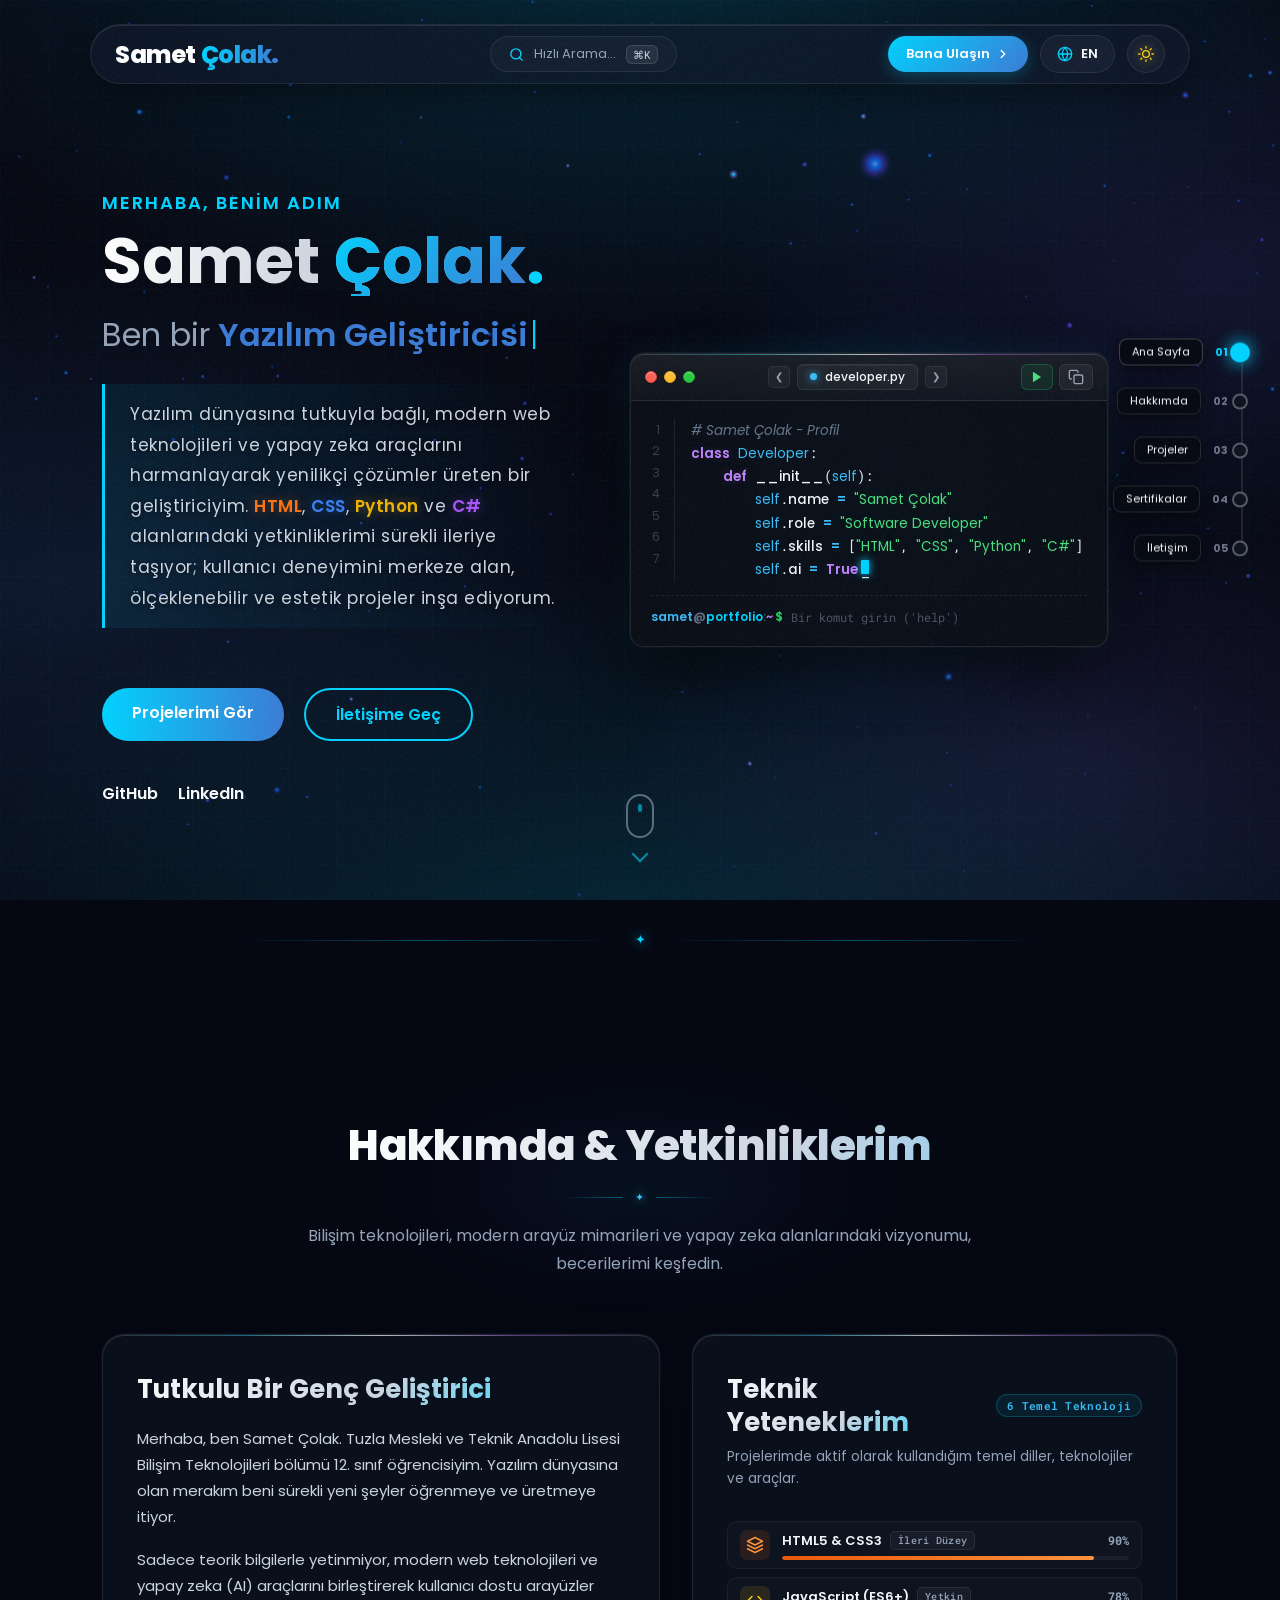
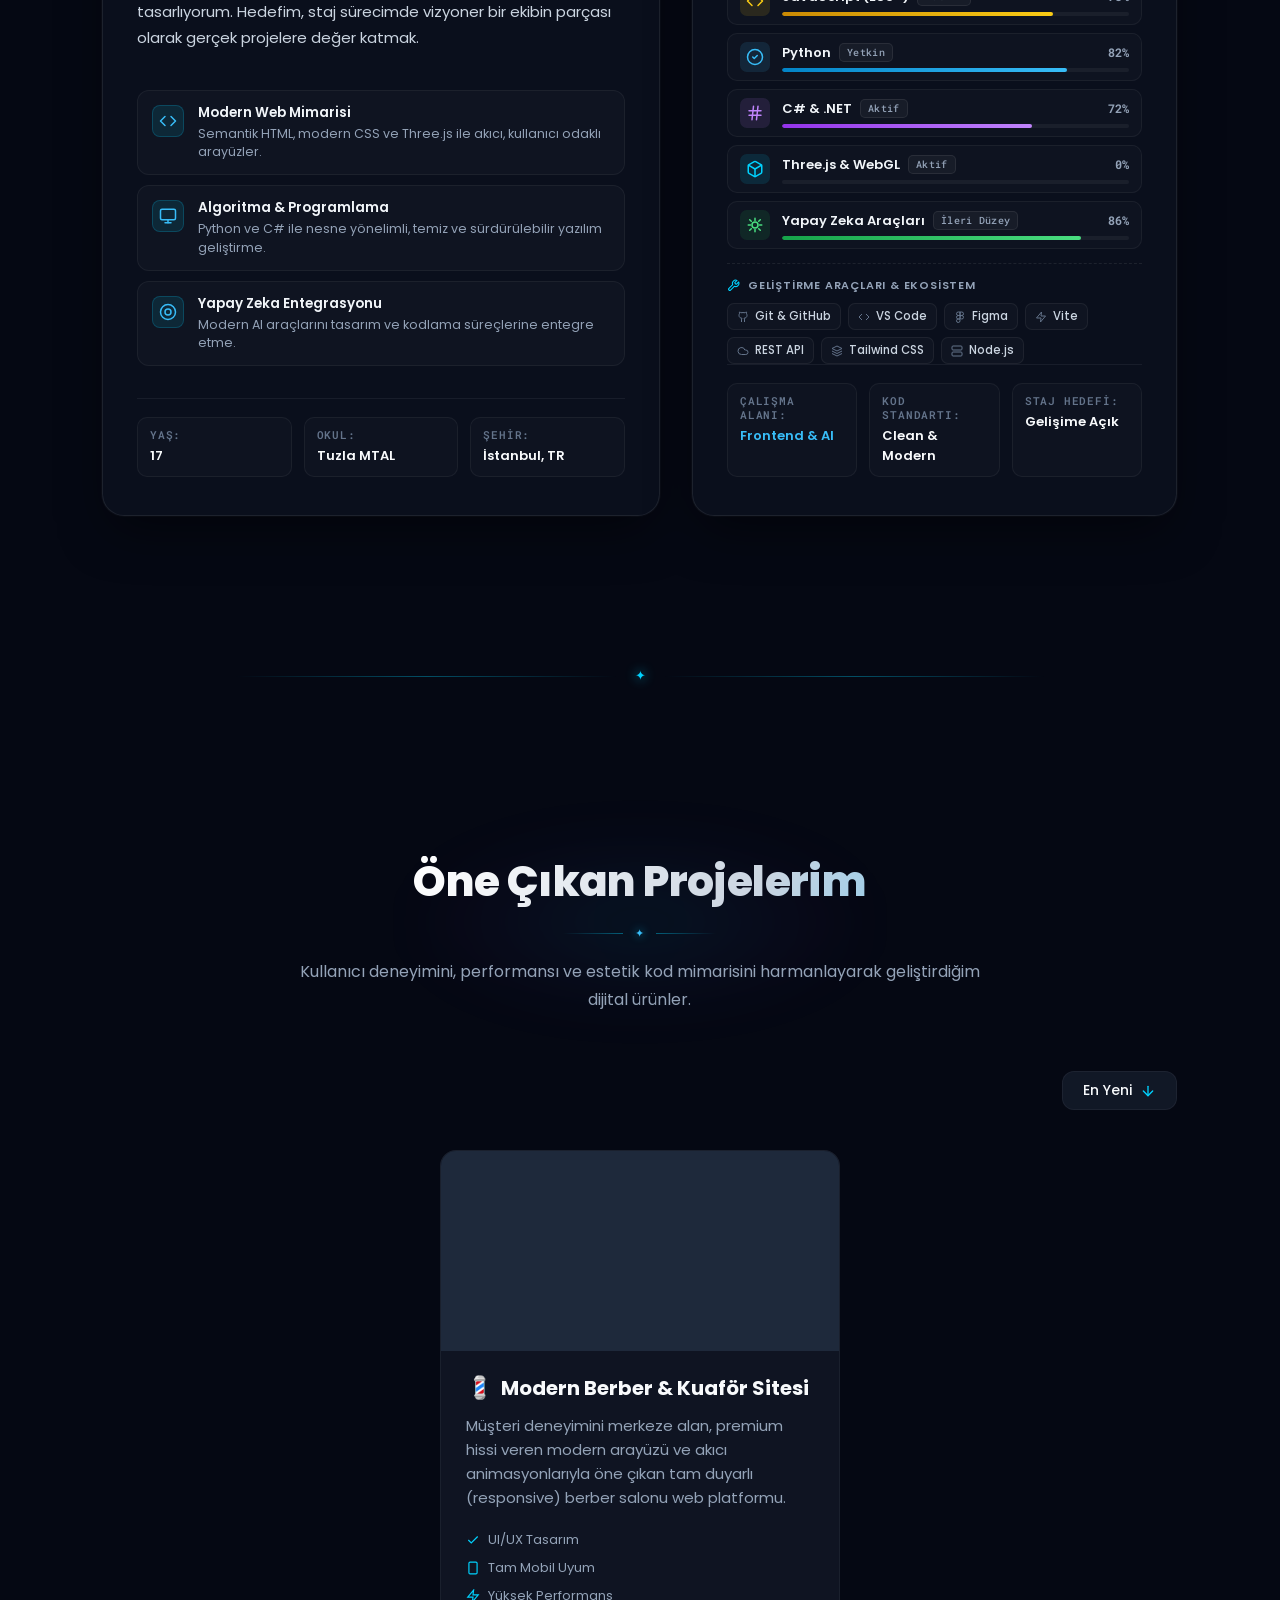
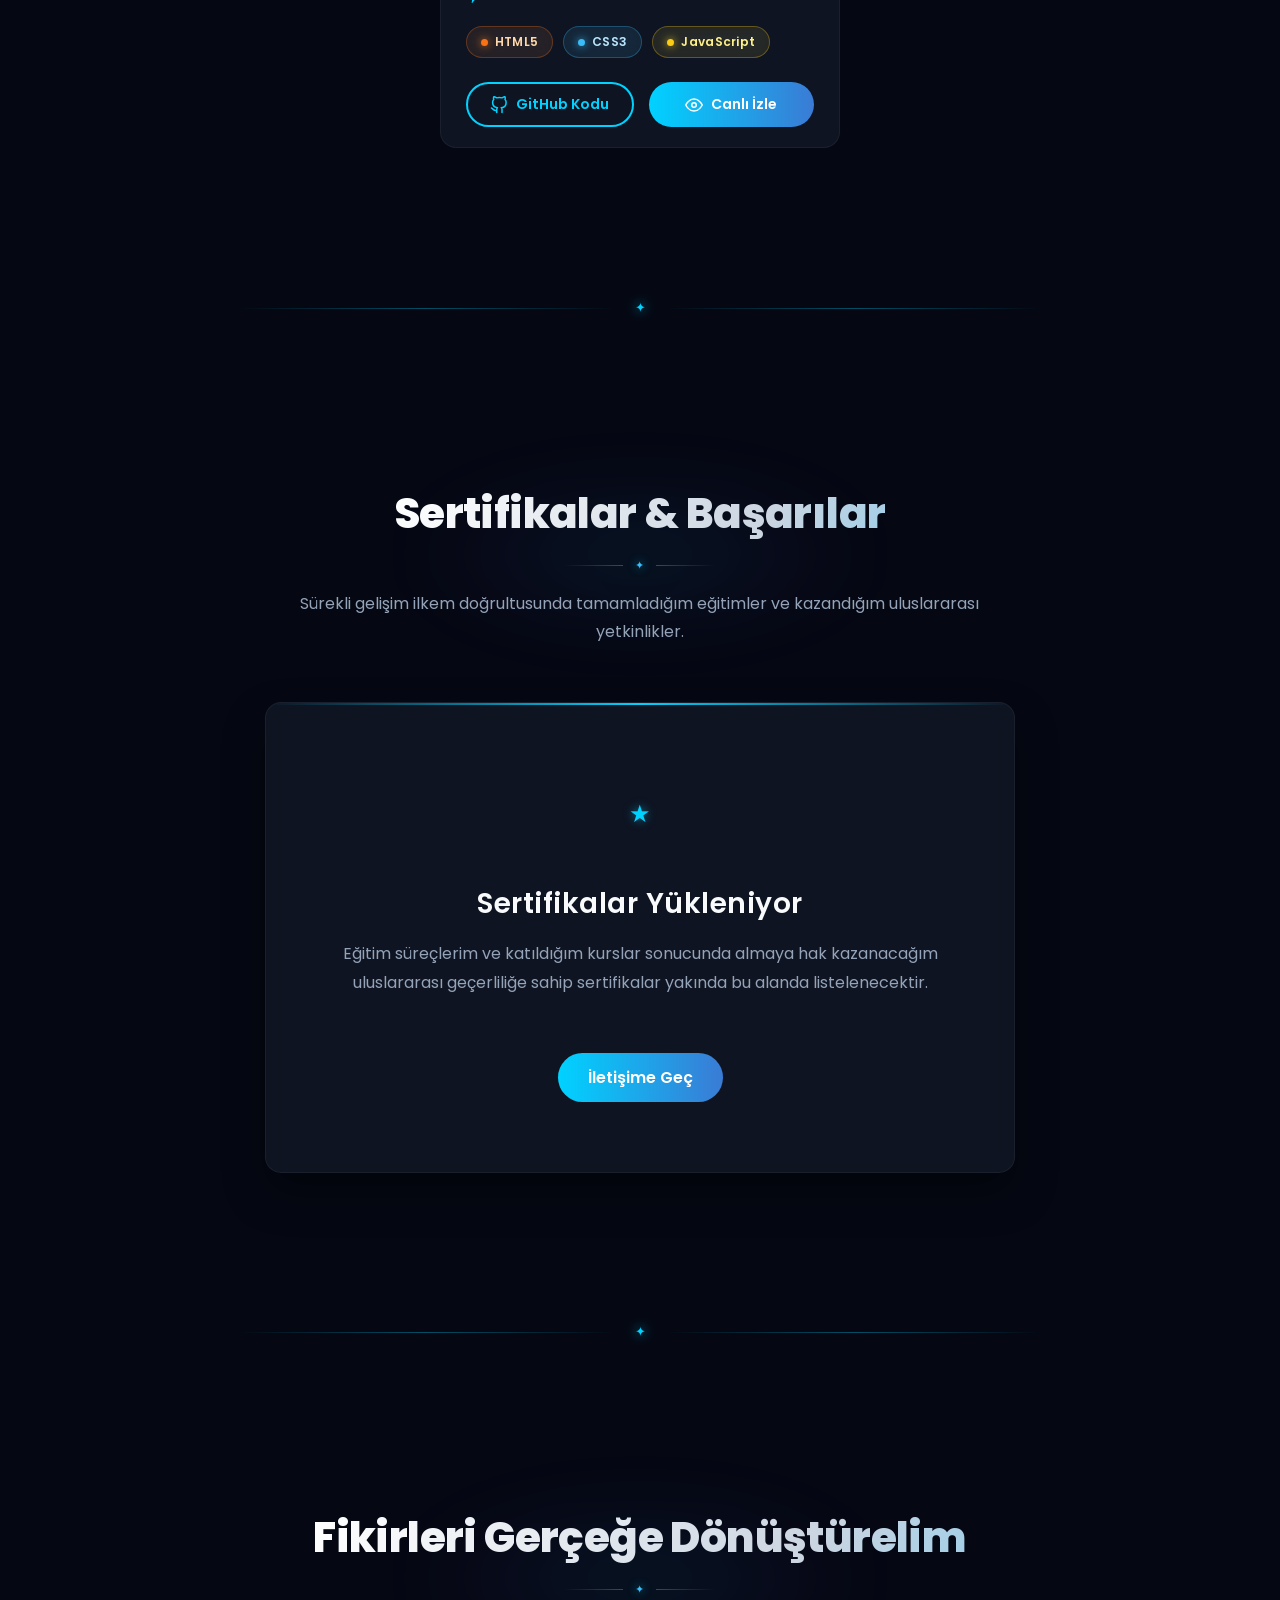
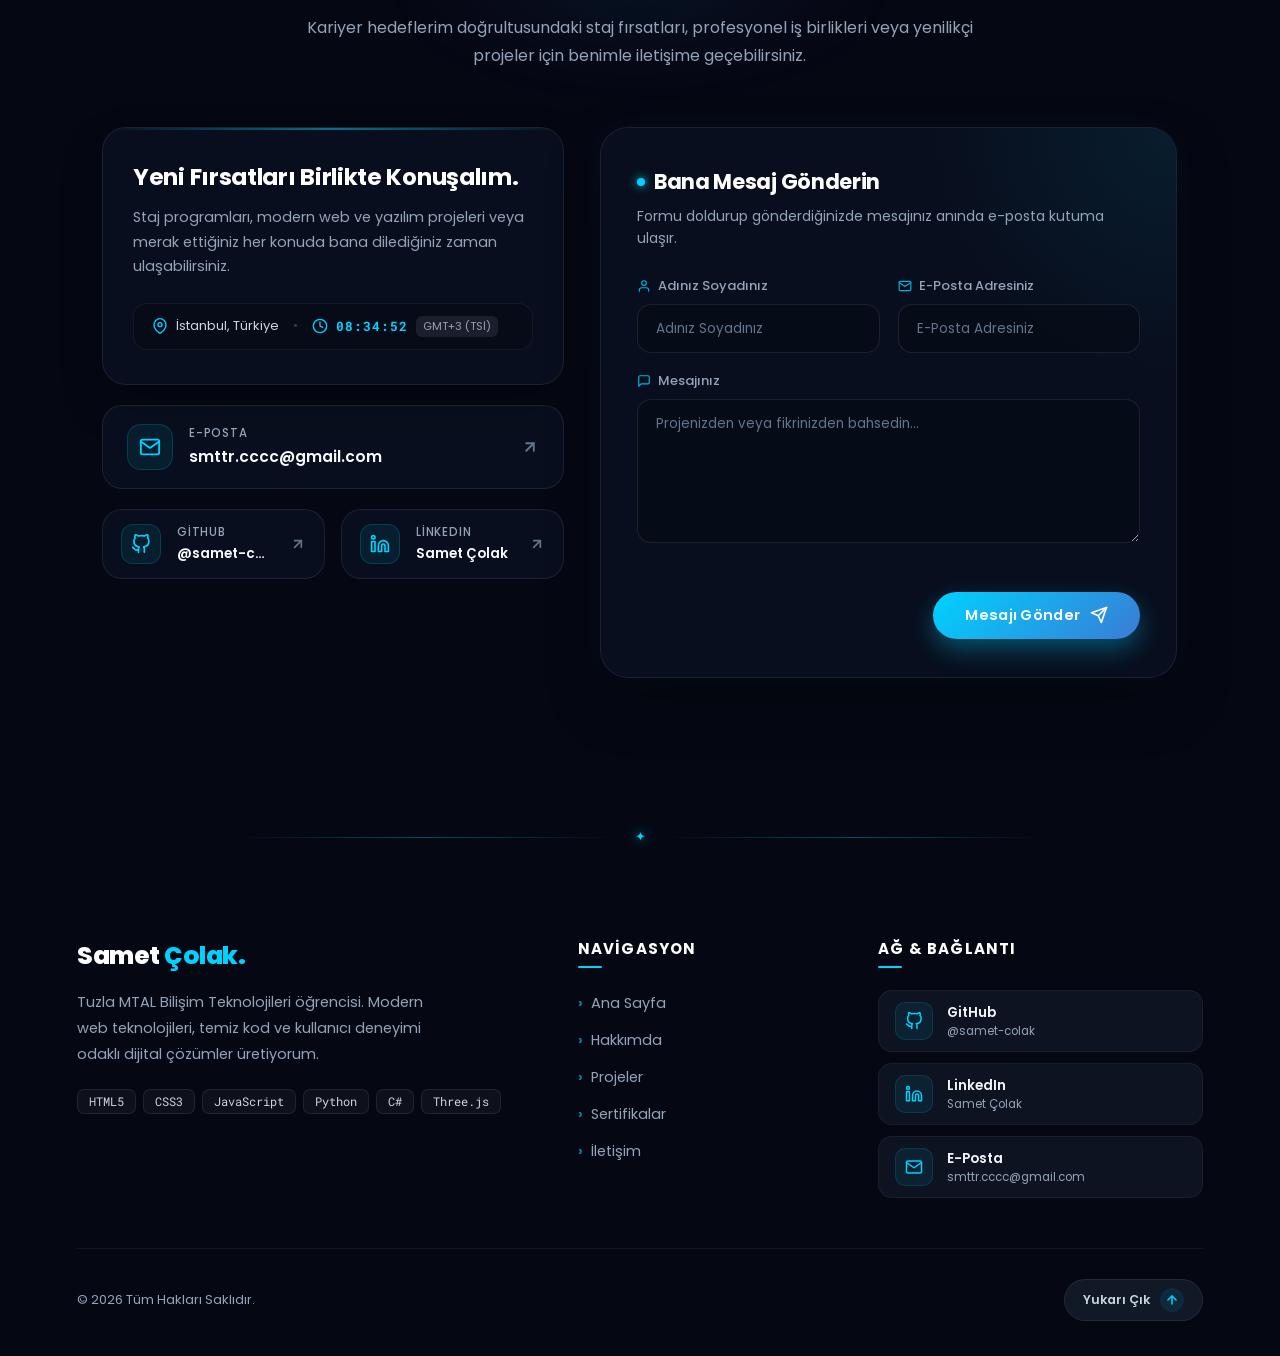
==== commit d535d176: "Add files via upload" ====
--- a/index.html
+++ b/index.html
@@ -2,7 +2,7 @@
 <html lang="tr">
 <head>
     <meta charset="UTF-8">
-    <meta name="viewport" content="width=device-width, initial-scale=1.0">
+    <meta name="viewport" content="width=device-width, initial-scale=1.0, viewport-fit=cover">
     <meta name="description" content="Samet Çolak kişisel portfolyo web sitesi. Modern web teknolojileri, temiz kod ve kullanıcı odaklı dijital çözümler.">
     <meta name="keywords" content="Samet Çolak, Yazılım Geliştirici, Web Tasarım, Portfolyo, Python, C#, Frontend, Three.js">
     <meta name="author" content="Samet Çolak">
@@ -24,8 +24,8 @@
     <meta name="twitter:image" content="https://images.unsplash.com/photo-1498050108023-c5249f4df085?ixlib=rb-4.0.3&auto=format&fit=crop&w=1200&q=80">
 
     <title>Samet Çolak — Portfolyo</title>
-    <link rel="icon" href="assets/favicon.svg" type="image/svg+xml" sizes="any">
-    <link rel="apple-touch-icon" href="assets/favicon.svg">
+    <link rel="icon" href="assets/favicon.svg?v=2.0" type="image/svg+xml" sizes="any">
+    <link rel="apple-touch-icon" href="assets/favicon.svg?v=2.0">
 
     <!-- Anti-Flash Tema Başlatıcı (FOUC Önleyici) -->
     <script>
@@ -40,12 +40,12 @@
     </script>
 
     <!-- CSS Stilleri -->
-    <link rel="stylesheet" href="css/style.css?v=5.1">
-    <link rel="stylesheet" href="css/home.css?v=4.3">
-    <link rel="stylesheet" href="css/about.css?v=4.6">
-    <link rel="stylesheet" href="css/projects.css?v=6.2">
-    <link rel="stylesheet" href="css/certificates.css?v=4.1">
-    <link rel="stylesheet" href="css/contact.css?v=4.3">
+    <link rel="stylesheet" href="css/style.css?v=6.0">
+    <link rel="stylesheet" href="css/home.css?v=5.0">
+    <link rel="stylesheet" href="css/about.css?v=5.0">
+    <link rel="stylesheet" href="css/projects.css?v=7.0">
+    <link rel="stylesheet" href="css/certificates.css?v=5.0">
+    <link rel="stylesheet" href="css/contact.css?v=5.0">
     <link href="https://fonts.googleapis.com/css2?family=Poppins:wght@300;400;600;700;800&family=Roboto+Mono:wght@400;600;700&display=swap" rel="stylesheet">
 
     <!-- Google Analytics -->
@@ -141,7 +141,7 @@
             <!-- Orta: Hızlı Komut Paleti Tetikleyicisi (Ctrl+K) -->
             <button class="nav-cmd-trigger" id="nav-cmd-btn" title="Komut Paletini Aç (Ctrl+K)" data-i18n-title="nav_cmd_title">
                 <svg width="15" height="15" viewBox="0 0 24 24" fill="none" stroke="currentColor" stroke-width="2.2" stroke-linecap="round" stroke-linejoin="round"><circle cx="11" cy="11" r="8"></circle><line x1="21" y1="21" x2="16.65" y2="16.65"></line></svg>
-                <span data-i18n="nav_search_text">Hızlı Arama...</span>
+                <span class="cmd-text-label" data-i18n="nav_search_text">Hızlı Arama...</span>
                 <kbd class="cmd-shortcut">⌘K</kbd>
             </button>
 
@@ -1046,11 +1046,11 @@
 
     <!-- JS SCRIPTLERİ -->
     <script src="js/three.min.js"></script>
-    <script src="js/three-scene.js?v=5.2"></script>
-    <script src="js/script.js?v=6.3"></script>
-    <script src="js/home.js?v=4.2"></script>
-    <script src="js/about.js?v=4.5"></script>
-    <script src="js/projects.js?v=4.0"></script>
-    <script src="js/contact.js?v=4.0"></script>
+    <script src="js/three-scene.js?v=6.0"></script>
+    <script src="js/script.js?v=7.0"></script>
+    <script src="js/home.js?v=5.0"></script>
+    <script src="js/about.js?v=5.0"></script>
+    <script src="js/projects.js?v=5.0"></script>
+    <script src="js/contact.js?v=5.0"></script>
 </body>
 </html>
--- a/css/style.css
+++ b/css/style.css
@@ -1,2502 +1,2458 @@
-/* Genel Ayarlar ve Değişkenler (Koyu ve Açık Tema Tokenları) */
-:root {
-    --primary-color: #00d2ff;
-    --secondary-color: #3a7bd5;
-    --bg-color: #0f172a;
-    --bg-darker: #0b1120;
-    --text-color: #f8fafc;
-    --text-muted: #94a3b8;
-    --text-secondary: #cbd5e1;
-    --heading-color: #ffffff;
-    --card-bg: #1e293b;
-    --card-border: rgba(255, 255, 255, 0.08);
-    --glass-bg: rgba(14, 22, 42, 0.75);
-    --glass-border: rgba(255, 255, 255, 0.12);
-    --nav-bg: rgba(14, 20, 36, 0.85);
-    --nav-border: rgba(255, 255, 255, 0.12);
-    --input-bg: rgba(15, 23, 42, 0.85);
-    --input-border: rgba(255, 255, 255, 0.12);
-    --accent-glow: rgba(0, 210, 255, 0.25);
-    --card-shadow: 0 10px 30px -10px rgba(0, 0, 0, 0.5);
-    --color-scheme: dark;
-}
-
-[data-theme="light"] {
-    --primary-color: #0284c7;
-    --secondary-color: #2563eb;
-    --bg-color: #f8fafc;
-    --bg-darker: #f1f5f9;
-    --text-color: #0f172a;
-    --text-muted: #475569;
-    --text-secondary: #334155;
-    --heading-color: #090d16;
-    --card-bg: #ffffff;
-    --card-border: rgba(226, 232, 240, 0.9);
-    --glass-bg: rgba(255, 255, 255, 0.85);
-    --glass-border: rgba(203, 213, 225, 0.8);
-    --nav-bg: rgba(255, 255, 255, 0.88);
-    --nav-border: rgba(203, 213, 225, 0.8);
-    --input-bg: #ffffff;
-    --input-border: rgba(203, 213, 225, 0.9);
-    --accent-glow: rgba(2, 132, 199, 0.2);
-    --card-shadow: 0 12px 36px -8px rgba(15, 23, 42, 0.08), 0 2px 8px rgba(0, 0, 0, 0.04);
-    --color-scheme: light;
-}
-
-* {
-    margin: 0;
-    padding: 0;
-    box-sizing: border-box;
-    font-family: 'Poppins', sans-serif;
-}
-
-html {
-    scroll-behavior: smooth; /* Menüye tıklayınca yumuşak kaydırma */
-    scroll-padding-top: 100px;
-}
-
-body {
-    background-color: #050813;
-    background-image: 
-        radial-gradient(ellipse 85% 60% at 50% -5%, rgba(0, 210, 255, 0.15), transparent 70%),
-        radial-gradient(ellipse 65% 50% at 95% 30%, rgba(99, 102, 241, 0.12), transparent 60%),
-        radial-gradient(ellipse 70% 55% at 5% 65%, rgba(58, 123, 213, 0.13), transparent 65%),
-        radial-gradient(ellipse 60% 50% at 85% 85%, rgba(139, 92, 246, 0.10), transparent 60%),
-        radial-gradient(ellipse 90% 60% at 50% 105%, rgba(0, 210, 255, 0.14), transparent 70%);
-    background-attachment: fixed;
-    background-size: cover;
-    color: var(--text-color);
-    overflow-x: hidden;
-    min-height: 100vh;
-}
-
-/* Tüm Siteyi Saran Şık ve Bütün Developer Izgarası (Global Grid Pattern) */
-body::before {
-    content: '';
-    position: fixed;
-    top: 0; left: 0; right: 0; bottom: 0;
-    background-image: 
-        linear-gradient(rgba(0, 210, 255, 0.025) 1px, transparent 1px),
-        linear-gradient(90deg, rgba(0, 210, 255, 0.025) 1px, transparent 1px);
-    background-size: 48px 48px;
-    pointer-events: none;
-    z-index: 1;
-}
-
-/* --- SİNEMATİK KUMLANMA (FILM GRAIN / NOISE) --- */
-body::after {
-    content: '';
-    position: fixed;
-    top: 0; left: 0; right: 0; bottom: 0;
-    pointer-events: none;
-    z-index: 9998; /* Preloader altında, her şeyin üstünde */
-    opacity: 0.04; /* Göz yormayan, premium stüdyo seviyesine geri alındı */
-    background-image: url("data:image/svg+xml,%3Csvg viewBox='0 0 256 256' xmlns='http://www.w3.org/2000/svg'%3E%3Cfilter id='noiseFilter'%3E%3CfeTurbulence type='fractalNoise' baseFrequency='1.2' numOctaves='3' stitchTiles='stitch'/%3E%3C/filter%3E%3Crect width='100%25' height='100%25' filter='url(%23noiseFilter)'/%3E%3C/svg%3E");
-}
-
-/* --- AÇIK TEMA (LIGHT MODE) BODY & ARKA PLAN --- */
-[data-theme="light"] body {
-    background-color: #f6f8fc;
-    background-image: 
-        radial-gradient(circle 600px at 15% 15%, rgba(2, 132, 199, 0.20), transparent 70%),
-        radial-gradient(circle 650px at 88% 25%, rgba(15, 23, 42, 0.12), transparent 65%),
-        radial-gradient(circle 700px at 50% 50%, rgba(14, 165, 233, 0.16), transparent 70%),
-        radial-gradient(circle 580px at 8% 75%, rgba(30, 58, 138, 0.15), transparent 65%),
-        radial-gradient(circle 750px at 85% 90%, rgba(2, 132, 199, 0.18), transparent 70%);
-    background-attachment: fixed;
-    background-size: cover;
-    color: var(--text-color);
-}
-
-[data-theme="light"] body::before {
-    background-image: 
-        linear-gradient(rgba(2, 132, 199, 0.04) 1px, transparent 1px),
-        linear-gradient(90deg, rgba(2, 132, 199, 0.04) 1px, transparent 1px);
-}
-
-[data-theme="light"] body::after {
-    opacity: 0.025;
-}
-
-/* --- 3D THREE.JS WEBGL KANVAS --- */
-#webgl-canvas {
-    position: fixed;
-    top: 0;
-    left: 0;
-    width: 100vw;
-    height: 100vh;
-    z-index: 0;
-    pointer-events: none;
-    display: block;
-}
-
-section {
-    position: relative;
-    z-index: 2;
-}
-
-/* --- 3D SCROLL HUD / WAYPOINTS GÖSTERGESİ --- */
-.hud-waypoints {
-    position: fixed;
-    right: 32px;
-    top: 50%;
-    transform: translateY(-50%);
-    z-index: 999;
-    display: flex;
-    flex-direction: column;
-    gap: 22px;
-    align-items: flex-end;
-}
-
-.hud-line {
-    position: absolute;
-    right: 5px;
-    top: 12px;
-    bottom: 12px;
-    width: 2px;
-    background: rgba(255, 255, 255, 0.1);
-    z-index: -1;
-    border-radius: 2px;
-}
-
-.hud-line-progress {
-    width: 100%;
-    height: 0%;
-    background: linear-gradient(180deg, var(--primary-color), var(--secondary-color));
-    box-shadow: 0 0 10px var(--primary-color);
-    border-radius: 2px;
-    transition: height 0.15s ease-out;
-}
-
-.hud-point {
-    display: flex;
-    align-items: center;
-    gap: 12px;
-    text-decoration: none;
-    color: #94a3b8;
-    font-size: 12px;
-    font-family: 'Roboto Mono', monospace;
-    transition: all 0.3s cubic-bezier(0.4, 0, 0.2, 1);
-    position: relative;
-    padding-right: 20px;
-    cursor: pointer;
-}
-
-.hud-point::after {
-    content: '';
-    position: absolute;
-    right: 0;
-    top: 50%;
-    transform: translateY(-50%);
-    width: 12px;
-    height: 12px;
-    border-radius: 50%;
-    border: 2px solid rgba(255, 255, 255, 0.3);
-    background: var(--bg-darker);
-    transition: all 0.3s cubic-bezier(0.4, 0, 0.2, 1);
-}
-
-.hud-point .hud-num {
-    font-weight: 700;
-    opacity: 0.7;
-    font-size: 11px;
-    transition: color 0.3s ease, opacity 0.3s ease;
-}
-
-.hud-point .hud-label {
-    opacity: 0;
-    transform: translateX(12px);
-    transition: all 0.3s cubic-bezier(0.4, 0, 0.2, 1);
-    white-space: nowrap;
-    background: rgba(5, 8, 16, 0.88);
-    backdrop-filter: blur(12px);
-    -webkit-backdrop-filter: blur(12px);
-    padding: 4px 12px;
-    border-radius: 8px;
-    border: 1px solid rgba(255, 255, 255, 0.12);
-    font-size: 11px;
-    box-shadow: 0 4px 14px rgba(0, 0, 0, 0.5);
-    color: #f8fafc;
-}
-
-.hud-point:hover .hud-label,
-.hud-point.active .hud-label {
-    opacity: 1;
-    transform: translateX(0);
-}
-
-.hud-point.active .hud-label {
-    border-color: rgba(255, 255, 255, 0.22);
-    box-shadow: 0 4px 16px rgba(0, 0, 0, 0.6);
-}
-
-.hud-point:hover {
-    color: #fff;
-}
-
-.hud-point.active {
-    color: var(--primary-color);
-}
-
-.hud-point.active .hud-num {
-    opacity: 1;
-    color: var(--primary-color);
-}
-
-.hud-point.active::after {
-    border-color: var(--primary-color);
-    background: var(--primary-color);
-    box-shadow: 0 0 14px var(--primary-color);
-    transform: translateY(-50%) scale(1.25);
-}
-
-@media (max-width: 900px) {
-    .hud-waypoints {
-        display: none;
-    }
-}
-
-/* --- ÖZEL METİN SEÇİM RENGİ --- */
-::selection {
-    background-color: var(--primary-color) !important;
-    color: var(--bg-darker) !important;
-    text-shadow: none;
-}
-
-::-moz-selection {
-    background-color: var(--primary-color) !important;
-    color: var(--bg-darker) !important;
-    text-shadow: none;
-}
-
-/* --- A-KALİTE NAVBAR (MENÜ) TASARIMI --- */
-/* --- YÜZEN MODERN ADA NAVBAR (DYNAMIC ISLAND FLOATING NAVBAR) --- */
-.nav-wrapper {
-    position: fixed;
-    top: 24px;
-    left: 0;
-    width: 100%;
-    display: flex;
-    justify-content: center;
-    z-index: 1000;
-    pointer-events: none;
-    padding: 0 24px;
-    transition: top 0.4s ease;
-}
-
-.floating-nav {
-    pointer-events: auto;
-    width: 100%;
-    max-width: 1100px;
-    background: rgba(15, 23, 42, 0.7);
-    backdrop-filter: blur(20px);
-    -webkit-backdrop-filter: blur(20px);
-    border: 1px solid rgba(255, 255, 255, 0.08);
-    border-radius: 50px;
-    padding: 10px 24px;
-    display: flex;
-    justify-content: space-between;
-    align-items: center;
-    box-shadow: 0 10px 30px rgba(0, 0, 0, 0.4), inset 0 1px 0 rgba(255, 255, 255, 0.1);
-    transition: all 0.4s cubic-bezier(0.4, 0, 0.2, 1);
-}
-
-.floating-nav.scrolled {
-    background: rgba(11, 17, 32, 0.9);
-    border-color: rgba(0, 210, 255, 0.25);
-    box-shadow: 0 15px 40px rgba(0, 0, 0, 0.6), 0 0 25px rgba(0, 210, 255, 0.12);
-}
-
-.nav-left {
-    display: flex;
-    align-items: center;
-    gap: 16px;
-}
-
-.logo {
-    font-size: 24px;
-    font-weight: 800;
-    text-decoration: none;
-    color: #fff;
-    letter-spacing: -0.5px;
-    display: flex;
-    align-items: center;
-    transition: all 0.3s ease;
-}
-
-.logo span {
-    display: inline-block;
-    background: linear-gradient(to right, var(--primary-color), var(--secondary-color), var(--primary-color));
-    background-size: 200% auto;
-    -webkit-background-clip: text;
-    -webkit-text-fill-color: transparent;
-    margin-left: 5px;
-    animation: text-shine 3s linear infinite;
-}
-
-
-/* Hızlı Komut Paleti Tetikleyicisi */
-.nav-cmd-trigger {
-    display: flex;
-    align-items: center;
-    gap: 10px;
-    background: rgba(30, 41, 59, 0.45);
-    border: 1px solid rgba(255, 255, 255, 0.08);
-    color: #94a3b8;
-    padding: 7px 18px;
-    border-radius: 25px;
-    font-size: 13px;
-    cursor: pointer;
-    transition: all 0.3s cubic-bezier(0.4, 0, 0.2, 1);
-    outline: none;
-    font-family: inherit;
-}
-
-.nav-cmd-trigger:hover {
-    background: rgba(0, 210, 255, 0.08);
-    border-color: rgba(0, 210, 255, 0.3);
-    color: #f8fafc;
-    transform: translateY(-1px);
-}
-
-.nav-cmd-trigger svg {
-    color: var(--primary-color);
-}
-
-.cmd-shortcut {
-    background: rgba(255, 255, 255, 0.08);
-    border: 1px solid rgba(255, 255, 255, 0.12);
-    border-radius: 6px;
-    padding: 1px 6px;
-    font-size: 11px;
-    font-family: 'Roboto Mono', monospace;
-    color: #cbd5e1;
-}
-
-/* Sağ Bölüm & CTA */
-.nav-actions {
-    display: flex;
-    align-items: center;
-    gap: 12px;
-}
-
-.nav-cta-btn {
-    display: inline-flex;
-    align-items: center;
-    gap: 6px;
-    background: linear-gradient(135deg, var(--primary-color), var(--secondary-color));
-    color: #fff;
-    padding: 8px 18px;
-    border-radius: 25px;
-    font-size: 13px;
-    font-weight: 600;
-    text-decoration: none;
-    transition: all 0.3s ease;
-    box-shadow: 0 4px 15px rgba(0, 210, 255, 0.25);
-    white-space: nowrap;
-}
-
-.nav-cta-btn:hover {
-    box-shadow: 0 6px 20px rgba(0, 210, 255, 0.45);
-    transform: translateY(-2px);
-    color: #fff;
-}
-
-#lang-btn {
-    background: rgba(30, 41, 59, 0.5);
-    color: #f8fafc;
-    border: 1px solid rgba(255, 255, 255, 0.08);
-    padding: 8px 16px;
-    border-radius: 30px;
-    font-size: 13px;
-    font-weight: 600;
-    display: flex;
-    align-items: center;
-    gap: 8px;
-    cursor: pointer;
-    backdrop-filter: blur(10px);
-    transition: all 0.4s cubic-bezier(0.4, 0, 0.2, 1);
-}
-
-#lang-btn:hover {
-    background: rgba(0, 210, 255, 0.08);
-    border-color: rgba(0, 210, 255, 0.4);
-    color: #fff;
-    transform: translateY(-2px);
-}
-
-.globe-icon {
-    color: var(--primary-color);
-}
-
-/* --- TEMA DEĞİŞTİRİCİ BUTON (GÜNEŞ / AY MORF ANİMASYONU) --- */
-.theme-switch {
-    width: 38px;
-    height: 38px;
-    border-radius: 50%;
-    background: rgba(30, 41, 59, 0.5);
-    border: 1px solid rgba(255, 255, 255, 0.08);
-    display: inline-flex;
-    align-items: center;
-    justify-content: center;
-    cursor: pointer;
-    backdrop-filter: blur(10px);
-    transition: all 0.35s cubic-bezier(0.16, 1, 0.3, 1);
-    outline: none;
-    position: relative;
-    overflow: hidden;
-    color: #f8fafc;
-}
-
-.theme-switch:hover {
-    background: rgba(0, 210, 255, 0.1);
-    border-color: rgba(0, 210, 255, 0.4);
-    transform: translateY(-2px);
-    box-shadow: 0 4px 15px rgba(0, 210, 255, 0.2);
-}
-
-.theme-icon-container {
-    position: relative;
-    width: 17px;
-    height: 17px;
-    display: flex;
-    align-items: center;
-    justify-content: center;
-}
-
-.theme-icon {
-    position: absolute;
-    inset: 0;
-    transition: transform 0.45s cubic-bezier(0.16, 1, 0.3, 1), opacity 0.3s ease;
-}
-
-/* Koyu modda (varsayılan): Güneş ikonu belirir */
-:root:not([data-theme="light"]) .theme-switch .sun-icon {
-    opacity: 1;
-    transform: rotate(0deg) scale(1);
-    color: #facc15;
-    filter: drop-shadow(0 0 6px rgba(250, 204, 21, 0.6));
-}
-
-:root:not([data-theme="light"]) .theme-switch .moon-icon {
-    opacity: 0;
-    transform: rotate(90deg) scale(0.2);
-}
-
-/* Açık modda: Ay ikonu belirir */
-[data-theme="light"] .theme-switch .sun-icon {
-    opacity: 0;
-    transform: rotate(-90deg) scale(0.2);
-}
-
-[data-theme="light"] .theme-switch .moon-icon {
-    opacity: 1;
-    transform: rotate(0deg) scale(1);
-    color: #2563eb;
-    filter: drop-shadow(0 0 6px rgba(37, 99, 235, 0.4));
-}
-
-/* Mobil Menü Tema Seçeneği */
-.mobile-theme-item {
-    margin-top: 10px;
-    padding-top: 14px;
-    border-top: 1px solid rgba(255, 255, 255, 0.08);
-}
-
-.mobile-theme-toggle {
-    width: 100%;
-    display: flex;
-    align-items: center;
-    justify-content: space-between;
-    background: rgba(255, 255, 255, 0.05);
-    border: 1px solid rgba(255, 255, 255, 0.1);
-    padding: 10px 16px;
-    border-radius: 12px;
-    color: #f8fafc;
-    font-size: 14px;
-    font-weight: 500;
-    cursor: pointer;
-    transition: all 0.2s ease;
-}
-
-.mobile-theme-badge {
-    font-size: 11px;
-    font-family: 'Roboto Mono', monospace;
-    padding: 3px 8px;
-    border-radius: 6px;
-    background: rgba(0, 210, 255, 0.12);
-    color: #38bdf8;
-    border: 1px solid rgba(0, 210, 255, 0.25);
-}
-
-.hamburger {
-    display: none;
-    cursor: pointer;
-    flex-direction: column;
-    align-items: flex-end;
-    gap: 5px;
-    padding: 8px 10px;
-    background: rgba(30, 41, 59, 0.5);
-    border: 1px solid rgba(255, 255, 255, 0.08);
-    border-radius: 12px;
-    backdrop-filter: blur(10px);
-}
-
-.hamburger .bar {
-    height: 2px;
-    background-color: #f8fafc;
-    border-radius: 2px;
-    transition: all 0.4s ease;
-}
-.hamburger .bar:nth-child(1) { width: 20px; }
-.hamburger .bar:nth-child(2) { width: 13px; }
-.hamburger .bar:nth-child(3) { width: 20px; }
-
-/* Masaüstünde .nav-links gizlenir (sağdaki 3D HUD noktaları gezintiyi sağlar) */
-@media (min-width: 901px) {
-    .nav-links.mobile-only-drawer {
-        display: none !important;
-    }
-}
-
-/* Mobilde Uyum */
-@media (max-width: 900px) {
-    .nav-wrapper {
-        top: 12px;
-        padding: 0 12px;
-    }
-    .floating-nav {
-        padding: 8px 16px;
-        border-radius: 24px;
-    }
-    .nav-cmd-trigger,
-    .nav-cta-btn {
-        display: none;
-    }
-    .hamburger {
-        display: flex;
-    }
-    .nav-links.mobile-only-drawer {
-        position: fixed;
-        top: 0;
-        right: -100%;
-        width: 100%;
-        max-width: 300px;
-        height: 100vh;
-        background: rgba(11, 17, 32, 0.96);
-        backdrop-filter: blur(25px);
-        -webkit-backdrop-filter: blur(25px);
-        display: flex;
-        flex-direction: column;
-        justify-content: center;
-        align-items: center;
-        gap: 28px;
-        transition: right 0.4s cubic-bezier(0.4, 0, 0.2, 1);
-        box-shadow: -10px 0 40px rgba(0, 0, 0, 0.6);
-        z-index: 1001;
-        border-left: 1px solid rgba(0, 210, 255, 0.15);
-        list-style: none;
-    }
-    .nav-links.mobile-only-drawer.nav-active {
-        right: 0;
-    }
-    .nav-links.mobile-only-drawer a {
-        color: #cbd5e1;
-        text-decoration: none;
-        font-size: 18px;
-        font-weight: 500;
-        transition: color 0.3s ease;
-    }
-    .nav-links.mobile-only-drawer a:hover {
-        color: var(--primary-color);
-    }
-    .hamburger.toggle .bar:nth-child(1) {
-        transform: translateY(7px) rotate(45deg);
-        background-color: var(--primary-color);
-    }
-    .hamburger.toggle .bar:nth-child(2) {
-        opacity: 0;
-    }
-    .hamburger.toggle .bar:nth-child(3) {
-        transform: translateY(-7px) rotate(-45deg);
-        background-color: var(--primary-color);
-    }
-    .logo {
-        padding-right: 0;
-    }
-}
-
-/* Ortak Sınıflar & Bölüm Yerleşimi */
-.section-padding {
-    padding: 140px 8% 120px;
-    position: relative;
-    z-index: 2;
-    background: transparent !important;
-}
-
-.hero.section-padding {
-    min-height: 100vh;
-    display: flex;
-    flex-direction: column;
-    justify-content: center;
-    padding: 130px 8% 80px;
-}
-
-.bg-darker {
-    background: transparent !important;
-}
-
-.section-container {
-    max-width: 1160px;
-    margin: 0 auto;
-    width: 100%;
-    position: relative;
-    z-index: 2;
-}
-
-/* Bölüm Arası Siber Ayırıcı (Section Dividers) */
-.section-divider-wrap {
-    display: flex;
-    align-items: center;
-    justify-content: center;
-    gap: 18px;
-    max-width: 850px;
-    margin: 0 auto;
-    padding: 30px 20px;
-    position: relative;
-    z-index: 2;
-    opacity: 0.65;
-}
-
-.section-divider-line {
-    flex: 1;
-    height: 1px;
-    background: linear-gradient(90deg, transparent, rgba(0, 210, 255, 0.35), transparent);
-}
-
-.section-divider-node {
-    font-size: 13px;
-    color: var(--primary-color);
-    text-shadow: 0 0 12px var(--primary-color);
-    animation: star-spin-subtle 10s linear infinite;
-    user-select: none;
-}
-
-@keyframes star-spin-subtle {
-    0% { transform: rotate(0deg); }
-    100% { transform: rotate(360deg); }
-}
-
-/* /* ==========================================================================
-   A-KALİTE BÖLÜM BAŞLIK BLOĞU (HIGH-END SECTION HEADER BLOCK)
-   ========================================================================== */
-.section-header-block {
-    text-align: center;
-    margin-bottom: 56px;
-    display: flex;
-    flex-direction: column;
-    align-items: center;
-    position: relative;
-    cursor: default;
-}
-
-/* Atmosferik Radyal Ambiyans Işığı (Backdrop Halo) */
-.section-header-block::before {
-    content: '';
-    position: absolute;
-    top: -24px;
-    left: 50%;
-    transform: translateX(-50%);
-    width: 480px;
-    height: 180px;
-    background: radial-gradient(ellipse at center, rgba(0, 210, 255, 0.12) 0%, rgba(168, 85, 247, 0.05) 50%, transparent 75%);
-    filter: blur(35px);
-    pointer-events: none;
-    z-index: 0;
-    opacity: 0.65;
-    transition: opacity 0.5s ease, transform 0.5s cubic-bezier(0.16, 1, 0.3, 1);
-}
-
-.section-header-block:hover::before {
-    opacity: 1;
-    transform: translateX(-50%) scale(1.15);
-}
-
-.section-header-block > * {
-    position: relative;
-    z-index: 1;
-}
-
-/* Monospace Bölüm İndeks Rozeti */
-.section-tag-badge {
-    display: inline-flex;
-    align-items: center;
-    gap: 8px;
-    padding: 5px 15px;
-    background: rgba(13, 20, 36, 0.72);
-    border: 1px solid rgba(0, 210, 255, 0.22);
-    border-radius: 999px;
-    font-family: 'Roboto Mono', monospace;
-    font-size: 11.5px;
-    font-weight: 600;
-    color: #38bdf8;
-    letter-spacing: 1.4px;
-    text-transform: uppercase;
-    margin-bottom: 16px;
-    backdrop-filter: blur(12px);
-    -webkit-backdrop-filter: blur(12px);
-    box-shadow: 0 4px 20px rgba(0, 0, 0, 0.25), 0 0 15px rgba(0, 210, 255, 0.08);
-    transition: all 0.35s cubic-bezier(0.16, 1, 0.3, 1);
-}
-
-.section-header-block:hover .section-tag-badge {
-    border-color: rgba(0, 210, 255, 0.45);
-    background: rgba(13, 20, 36, 0.9);
-    box-shadow: 0 6px 24px rgba(0, 0, 0, 0.35), 0 0 25px rgba(0, 210, 255, 0.2);
-    transform: translateY(-2px);
-}
-
-/* Nabız Atan Terminal Göstergesi */
-.tag-pulse-dot {
-    width: 6px;
-    height: 6px;
-    border-radius: 50%;
-    background-color: var(--primary-color);
-    box-shadow: 0 0 8px var(--primary-color);
-    animation: pulse-dot 2s ease-in-out infinite;
-}
-
-@keyframes pulse-dot {
-    0%, 100% { opacity: 1; transform: scale(1); box-shadow: 0 0 8px var(--primary-color); }
-    50% { opacity: 0.35; transform: scale(0.65); box-shadow: 0 0 2px var(--primary-color); }
-}
-
-/* Ana Bölüm Başlığı (Gradient & Shimmer Animasyonu) */
-.section-main-heading {
-    font-size: 42px;
-    font-weight: 800;
-    letter-spacing: -0.6px;
-    line-height: 1.22;
-    margin: 0 0 14px 0;
-    background: linear-gradient(120deg, #ffffff 0%, #cbd5e1 30%, #38bdf8 65%, #c084fc 85%, #ffffff 100%);
-    background-size: 260% 100%;
-    -webkit-background-clip: text;
-    -webkit-text-fill-color: transparent;
-    animation: headerShimmer 10s ease-in-out infinite alternate;
-    transition: transform 0.4s cubic-bezier(0.16, 1, 0.3, 1), filter 0.4s ease;
-}
-
-.section-header-block:hover .section-main-heading {
-    transform: translateY(-2px);
-    filter: drop-shadow(0 10px 25px rgba(0, 210, 255, 0.25));
-}
-
-@keyframes headerShimmer {
-    0% { background-position: 0% 50%; }
-    100% { background-position: 100% 50%; }
-}
-
-/* Lazer Işını & Kristal Elmas Vurgusu */
-.section-accent-line {
-    display: flex;
-    align-items: center;
-    justify-content: center;
-    gap: 12px;
-    margin: 4px 0 16px 0;
-    width: 100%;
-}
-
-.accent-beam-left,
-.accent-beam-right {
-    height: 1px;
-    width: 60px;
-    transition: width 0.45s cubic-bezier(0.16, 1, 0.3, 1), background 0.45s ease;
-}
-
-.accent-beam-left {
-    background: linear-gradient(90deg, transparent 0%, rgba(0, 210, 255, 0.4) 100%);
-}
-
-.accent-beam-right {
-    background: linear-gradient(90deg, rgba(0, 210, 255, 0.4) 0%, transparent 100%);
-}
-
-.accent-diamond {
-    font-size: 11px;
-    color: #38bdf8;
-    text-shadow: 0 0 10px rgba(0, 210, 255, 0.8);
-    transition: transform 0.45s cubic-bezier(0.16, 1, 0.3, 1), color 0.3s ease;
-    user-select: none;
-}
-
-.section-header-block:hover .accent-beam-left,
-.section-header-block:hover .accent-beam-right {
-    width: 90px;
-}
-
-.section-header-block:hover .accent-beam-left {
-    background: linear-gradient(90deg, transparent 0%, rgba(0, 210, 255, 0.8) 100%);
-}
-
-.section-header-block:hover .accent-beam-right {
-    background: linear-gradient(90deg, rgba(0, 210, 255, 0.8) 0%, transparent 100%);
-}
-
-.section-header-block:hover .accent-diamond {
-    transform: rotate(90deg) scale(1.25);
-    color: #ffffff;
-    text-shadow: 0 0 14px rgba(0, 210, 255, 1), 0 0 25px rgba(168, 85, 247, 0.8);
-}
-
-/* Bölüm Alt Açıklaması */
-.section-lead-desc {
-    font-size: 16px;
-    line-height: 1.75;
-    color: #94a3b8;
-    max-width: 680px;
-    margin: 0 auto;
-    font-weight: 400;
-    transition: color 0.3s ease;
-}
-
-.section-header-block:hover .section-lead-desc {
-    color: #cbd5e1;
-}
-
-/* Standalone .section-title (Pages uyumluluğu) */
-.section-title {
-    font-size: 38px;
-    font-weight: 800;
-    text-align: center;
-    margin-bottom: 40px;
-    background: linear-gradient(120deg, #ffffff 0%, #cbd5e1 35%, #38bdf8 70%, #c084fc 100%);
-    background-size: 200% 100%;
-    -webkit-background-clip: text;
-    -webkit-text-fill-color: transparent;
-    animation: headerShimmer 10s ease-in-out infinite alternate;
-}
-
-.btn {
-    display: inline-block;
-    background: linear-gradient(to right, var(--primary-color), var(--secondary-color));
-    color: #fff;
-    padding: 12px 30px;
-    text-decoration: none;
-    border-radius: 30px;
-    font-weight: 600;
-    margin-top: 20px;
-    transition: transform 0.3s ease, box-shadow 0.3s ease;
-}
-
-.btn:hover {
-    transform: translateY(-5px);
-    box-shadow: 0 10px 20px rgba(0, 210, 255, 0.4);
-}
-
-
-.btn-outline {
-    background: transparent;
-    border: 2px solid var(--primary-color);
-    color: var(--primary-color);
-    box-shadow: none;
-}
-
-.btn-outline:hover {
-    background: rgba(0, 210, 255, 0.1);
-    transform: translateY(-5px);
-    box-shadow: 0 10px 20px rgba(0, 210, 255, 0.2);
-}
-
-@keyframes text-shine {
-    0% { background-position: 0% center; }
-    100% { background-position: 200% center; }
-}
-
-/* --- ULTRA MODERN DEVELOPER FOOTER (3-COLUMN CLEAN & UNIFIED) --- */
-.modern-footer {
-    position: relative;
-    z-index: 5;
-    background: transparent !important;
-    backdrop-filter: none !important;
-    -webkit-backdrop-filter: none !important;
-    border-top: none !important;
-    padding: 60px 6% 35px;
-    overflow: hidden;
-}
-
-.modern-footer::before {
-    display: none !important;
-}
-
-.footer-inner-container {
-    max-width: 1180px;
-    margin: 0 auto;
-    width: 100%;
-}
-
-/* Ana 3 Sütunlu Izgara */
-.footer-main-grid {
-    display: grid;
-    grid-template-columns: 1.8fr 1fr 1.3fr;
-    gap: 50px;
-    margin-bottom: 50px;
-}
-
-.footer-col {
-    display: flex;
-    flex-direction: column;
-}
-
-/* Sütun 1: Marka & Biyografi & Yetenekler */
-.footer-logo {
-    font-size: 25px;
-    font-weight: 800;
-    color: #ffffff;
-    text-decoration: none;
-    letter-spacing: -0.5px;
-    display: inline-block;
-    margin-bottom: 14px;
-}
-
-.footer-logo span {
-    color: var(--primary-color);
-}
-
-.footer-brand-p {
-    font-size: 14.5px;
-    line-height: 1.8;
-    color: #94a3b8;
-    margin-bottom: 22px;
-    max-width: 360px;
-}
-
-.footer-tech-stack {
-    display: flex;
-    flex-wrap: wrap;
-    gap: 7px;
-}
-
-.tech-pill {
-    padding: 4px 11px;
-    background: rgba(255, 255, 255, 0.04);
-    border: 1px solid rgba(255, 255, 255, 0.08);
-    border-radius: 7px;
-    font-family: 'Roboto Mono', monospace;
-    font-size: 11.5px;
-    color: #cbd5e1;
-    transition: all 0.25s ease;
-}
-
-.tech-pill:hover {
-    background: rgba(0, 210, 255, 0.1);
-    border-color: rgba(0, 210, 255, 0.35);
-    color: var(--primary-color);
-}
-
-/* Başlıklar */
-.footer-heading {
-    font-size: 15px;
-    font-weight: 700;
-    color: #ffffff;
-    text-transform: uppercase;
-    letter-spacing: 1.2px;
-    margin-bottom: 22px;
-    position: relative;
-    padding-bottom: 8px;
-}
-
-.footer-heading::after {
-    content: '';
-    position: absolute;
-    left: 0;
-    bottom: 0;
-    width: 24px;
-    height: 2px;
-    background: var(--primary-color);
-    border-radius: 2px;
-}
-
-/* Sütun 2: Linkler */
-.footer-links-list {
-    list-style: none;
-    display: flex;
-    flex-direction: column;
-    gap: 12px;
-}
-
-.footer-links-list li a {
-    color: #94a3b8;
-    text-decoration: none;
-    font-size: 14.5px;
-    display: inline-flex;
-    align-items: center;
-    gap: 8px;
-    transition: all 0.3s ease;
-}
-
-.footer-links-list li a .link-arrow {
-    color: var(--primary-color);
-    font-weight: 700;
-    font-size: 14px;
-    opacity: 0.6;
-    transition: transform 0.3s ease, opacity 0.3s ease;
-}
-
-.footer-links-list li a:hover {
-    color: #ffffff;
-    transform: translateX(5px);
-}
-
-.footer-links-list li a:hover .link-arrow {
-    opacity: 1;
-    transform: translateX(3px);
-}
-
-/* Sütun 3: Sosyal Medya */
-.footer-social-grid {
-    display: flex;
-    flex-direction: column;
-    gap: 11px;
-}
-
-.footer-social-card {
-    display: flex;
-    align-items: center;
-    gap: 14px;
-    padding: 11px 16px;
-    background: rgba(30, 41, 59, 0.35);
-    border: 1px solid rgba(255, 255, 255, 0.05);
-    border-radius: 14px;
-    text-decoration: none;
-    transition: all 0.3s cubic-bezier(0.4, 0, 0.2, 1);
-}
-
-.social-card-icon {
-    width: 38px;
-    height: 38px;
-    border-radius: 10px;
-    background: rgba(0, 210, 255, 0.08);
-    border: 1px solid rgba(0, 210, 255, 0.15);
-    display: flex;
-    align-items: center;
-    justify-content: center;
-    color: var(--primary-color);
-    flex-shrink: 0;
-    transition: all 0.3s ease;
-}
-
-.social-card-info {
-    display: flex;
-    flex-direction: column;
-    min-width: 0;
-}
-
-.social-card-title {
-    font-size: 13.5px;
-    font-weight: 600;
-    color: #f1f5f9;
-}
-
-.social-card-sub {
-    font-size: 11.5px;
-    color: #94a3b8;
-    white-space: nowrap;
-    overflow: hidden;
-    text-overflow: ellipsis;
-}
-
-.footer-social-card:hover {
-    background: rgba(30, 41, 59, 0.65);
-    border-color: rgba(0, 210, 255, 0.3);
-    transform: translateY(-2px);
-    box-shadow: 0 8px 20px rgba(0, 210, 255, 0.12);
-}
-
-.footer-social-card:hover .social-card-icon {
-    background: var(--primary-color);
-    color: #070b14;
-    transform: scale(1.05);
-}
-
-/* 3. Alt Telif ve Başa Dönme Barı */
-.footer-bottom-bar {
-    display: flex;
-    align-items: center;
-    justify-content: space-between;
-    padding-top: 30px;
-    border-top: 1px solid rgba(255, 255, 255, 0.06);
-    font-size: 13px;
-    color: #64748b;
-    gap: 20px;
-    flex-wrap: wrap;
-}
-
-.footer-bottom-left p {
-    color: #94a3b8;
-}
-
-.scroll-top-btn {
-    display: inline-flex;
-    align-items: center;
-    gap: 10px;
-    padding: 8px 18px;
-    background: rgba(30, 41, 59, 0.5);
-    border: 1px solid rgba(255, 255, 255, 0.08);
-    border-radius: 30px;
-    color: #cbd5e1;
-    font-size: 12.5px;
-    font-weight: 600;
-    text-decoration: none;
-    transition: all 0.3s cubic-bezier(0.4, 0, 0.2, 1);
-}
-
-.scroll-top-arrow-box {
-    width: 24px;
-    height: 24px;
-    border-radius: 50%;
-    background: rgba(0, 210, 255, 0.1);
-    display: flex;
-    align-items: center;
-    justify-content: center;
-    color: var(--primary-color);
-    transition: transform 0.3s ease, background 0.3s ease;
-}
-
-.scroll-top-btn:hover {
-    background: rgba(0, 210, 255, 0.12);
-    border-color: rgba(0, 210, 255, 0.35);
-    color: #ffffff;
-    transform: translateY(-3px);
-    box-shadow: 0 8px 20px rgba(0, 210, 255, 0.15);
-}
-
-.scroll-top-btn:hover .scroll-top-arrow-box {
-    background: var(--primary-color);
-    color: #070b14;
-    transform: translateY(-2px);
-}
-
-/* Responsiveness */
-@media (max-width: 992px) {
-    .footer-main-grid {
-        grid-template-columns: 1fr 1fr;
-        gap: 35px;
-    }
-    
-    .footer-col-brand {
-        grid-column: span 2;
-    }
-}
-
-@media (max-width: 640px) {
-    .modern-footer {
-        padding: 50px 5% 25px;
-    }
-
-    .footer-main-grid {
-        grid-template-columns: 1fr;
-        gap: 35px;
-    }
-    
-    .footer-col-brand {
-        grid-column: span 1;
-    }
-    
-    .footer-bottom-bar {
-        flex-direction: column;
-        text-align: center;
-        gap: 15px;
-    }
-    
-    .footer-bottom-right {
-        order: 1;
-    }
-    
-    .footer-bottom-left {
-        order: 2;
-    }
-}
-
-/* --- MOBİL UYARI EKRANI TASARIMI --- */
-#mobile-warning {
-    position: fixed;
-    top: 0;
-    left: 0;
-    width: 100%;
-    height: 100%;
-    background: rgba(15, 23, 42, 0.95);
-    backdrop-filter: blur(25px);
-    -webkit-backdrop-filter: blur(25px);
-    z-index: 9999;
-    display: flex;
-    align-items: center;
-    justify-content: center;
-    padding: 20px;
-    transition: opacity 0.5s ease;
-}
-
-.mobile-warning-content {
-    background: linear-gradient(135deg, rgba(30, 41, 59, 0.85), rgba(15, 23, 42, 0.95));
-    padding: 40px 30px;
-    border-radius: 24px;
-    border: 1px solid rgba(255, 255, 255, 0.1);
-    text-align: center;
-    box-shadow: 0 30px 60px rgba(0, 0, 0, 0.6), inset 0 1px 0 rgba(255, 255, 255, 0.1);
-    max-width: 360px;
-    backdrop-filter: blur(20px);
-    -webkit-backdrop-filter: blur(20px);
-    transform: scale(0.8) translateY(30px);
-    opacity: 0;
-    animation: warning-pop 0.6s cubic-bezier(0.34, 1.56, 0.64, 1) forwards;
-    position: relative;
-    overflow: hidden;
-}
-
-/* Ortaya Vuran Hafif Parlama Efekti */
-.mobile-warning-content::before {
-    content: ''; position: absolute; top: -50px; left: 50%; transform: translateX(-50%);
-    width: 150px; height: 150px; background: var(--primary-color);
-    filter: blur(80px); opacity: 0.3; z-index: 0; pointer-events: none;
-}
-
-.mobile-warning-content > * { position: relative; z-index: 1; }
-
-@keyframes warning-pop {
-    to { transform: scale(1) translateY(0); opacity: 1; }
-}
-
-.warning-icon-wrapper {
-    width: 64px; height: 64px; background: rgba(0, 210, 255, 0.1);
-    border: 1px solid rgba(0, 210, 255, 0.2); border-radius: 50%;
-    display: flex; align-items: center; justify-content: center;
-    margin: 0 auto 20px; box-shadow: 0 0 20px rgba(0, 210, 255, 0.15);
-}
-
-.mobile-warning-content h3 {
-    font-size: 22px;
-    margin-bottom: 15px;
-    background: linear-gradient(to right, #fff, var(--primary-color));
-    -webkit-background-clip: text;
-    -webkit-text-fill-color: transparent;
-}
-
-.mobile-warning-content p {
-    color: #94a3b8;
-    font-size: 14px;
-    line-height: 1.7;
-    margin-bottom: 25px;
-}
-
-.mobile-warning-btn {
-    width: 100%; display: block; text-align: center; margin-top: 0;
-}
-
-/* --- TEPE KAYDIRMA ÇUBUĞU (SCROLL PROGRESS BAR) --- */
-#scroll-progress {
-    position: fixed;
-    top: 0;
-    left: 0;
-    width: 0%;
-    height: 3px;
-    background: linear-gradient(to right, var(--primary-color), var(--secondary-color));
-    z-index: 9999;
-    box-shadow: 0 0 10px var(--primary-color);
-    pointer-events: none;
-}
-
-/* --- A-KALİTE SİNEMATİK SCROLL REVEAL EFEKTİ (YAVAŞ & AKICI) --- */
-.fade-in {
-    opacity: 0;
-    transform: translateY(48px) scale(0.985);
-    filter: blur(4px);
-    transition: 
-        opacity 1.25s cubic-bezier(0.16, 1, 0.3, 1),
-        transform 1.25s cubic-bezier(0.16, 1, 0.3, 1),
-        filter 1.25s cubic-bezier(0.16, 1, 0.3, 1);
-    will-change: opacity, transform, filter;
-}
-
-.fade-in.visible {
-    opacity: 1;
-    transform: translateY(0) scale(1);
-    filter: blur(0);
-}
-
-/* Kademeli Akış (Stagger Delays) */
-.fade-delay-1 { transition-delay: 0.15s; }
-.fade-delay-2 { transition-delay: 0.30s; }
-.fade-delay-3 { transition-delay: 0.45s; }
-
-/* --- ÖZEL KAYDIRMA ÇUBUĞU (CUSTOM SCROLLBAR) --- */
-::-webkit-scrollbar {
-    width: 8px; /* Biraz daha zarif bir inceliğe çekildi */
-}
-
-::-webkit-scrollbar-track {
-    background: rgba(11, 17, 32, 0.5); /* Track rengi hafif saydamlaştı */
-    border-left: 1px solid rgba(255, 255, 255, 0.02);
-}
-
-::-webkit-scrollbar-thumb {
-    background: rgba(0, 210, 255, 0.3);
-    border-radius: 10px; /* Tam yuvarlak hatlar verildi */
-    transition: background 0.3s ease;
-}
-
-::-webkit-scrollbar-thumb:hover {
-    background: rgba(0, 210, 255, 0.7);
-}
-
-/* --- SİNEMATİK AÇILIŞ (PRELOADER) EKRANI --- */
-#preloader {
-    position: fixed;
-    top: 0;
-    left: 0;
-    width: 100%;
-    height: 100vh;
-    height: 100dvh;
-    background: radial-gradient(ellipse at center, #0a1124 0%, #030712 100%);
-    z-index: 99999;
-    display: flex;
-    justify-content: center;
-    align-items: center;
-    overflow: hidden;
-    transition: opacity 0.8s cubic-bezier(0.77, 0, 0.175, 1),
-                visibility 0.8s cubic-bezier(0.77, 0, 0.175, 1),
-                transform 0.8s cubic-bezier(0.77, 0, 0.175, 1),
-                filter 0.8s cubic-bezier(0.77, 0, 0.175, 1);
-    transform: scale(1);
-    opacity: 1;
-    visibility: visible;
-}
-
-/* Çıkış Durumu: Zarifçe Büyüyüp Bulanıklaşarak Kaybolma */
-#preloader.loaded {
-    opacity: 0;
-    visibility: hidden;
-    transform: scale(1.06);
-    filter: blur(14px);
-    pointer-events: none;
-}
-
-/* Arka Plan Yumuşak Nebula Işığı */
-.preloader-backdrop-glow {
-    position: absolute;
-    width: 550px;
-    height: 550px;
-    background: radial-gradient(circle, rgba(0, 210, 255, 0.16) 0%, rgba(59, 130, 246, 0.08) 40%, transparent 70%);
-    border-radius: 50%;
-    filter: blur(80px);
-    animation: preloader-glow-breathe 4s ease-in-out infinite alternate;
-    pointer-events: none;
-    z-index: 1;
-}
-
-@keyframes preloader-glow-breathe {
-    0% { transform: scale(0.85); opacity: 0.6; }
-    100% { transform: scale(1.2); opacity: 1; }
-}
-
-.preloader-content {
-    position: relative;
-    z-index: 2;
-    display: flex;
-    flex-direction: column;
-    align-items: center;
-    text-align: center;
+/* Genel Ayarlar ve Değişkenler (Koyu ve Açık Tema Tokenları) */
+:root {
+    --primary-color: #00d2ff;
+    --secondary-color: #3a7bd5;
+    --bg-color: #0f172a;
+    --bg-darker: #0b1120;
+    --text-color: #f8fafc;
+    --text-muted: #94a3b8;
+    --text-secondary: #cbd5e1;
+    --heading-color: #ffffff;
+    --card-bg: #1e293b;
+    --card-border: rgba(255, 255, 255, 0.08);
+    --glass-bg: rgba(14, 22, 42, 0.75);
+    --glass-border: rgba(255, 255, 255, 0.12);
+    --nav-bg: rgba(14, 20, 36, 0.85);
+    --nav-border: rgba(255, 255, 255, 0.12);
+    --input-bg: rgba(15, 23, 42, 0.85);
+    --input-border: rgba(255, 255, 255, 0.12);
+    --accent-glow: rgba(0, 210, 255, 0.25);
+    --card-shadow: 0 10px 30px -10px rgba(0, 0, 0, 0.5);
+    --color-scheme: dark;
+}
+
+[data-theme="light"] {
+    --primary-color: #0284c7;
+    --secondary-color: #2563eb;
+    --bg-color: #f8fafc;
+    --bg-darker: #f1f5f9;
+    --text-color: #0f172a;
+    --text-muted: #475569;
+    --text-secondary: #334155;
+    --heading-color: #090d16;
+    --card-bg: #ffffff;
+    --card-border: rgba(226, 232, 240, 0.9);
+    --glass-bg: rgba(255, 255, 255, 0.85);
+    --glass-border: rgba(203, 213, 225, 0.8);
+    --nav-bg: rgba(255, 255, 255, 0.88);
+    --nav-border: rgba(203, 213, 225, 0.8);
+    --input-bg: #ffffff;
+    --input-border: rgba(203, 213, 225, 0.9);
+    --accent-glow: rgba(2, 132, 199, 0.2);
+    --card-shadow: 0 12px 36px -8px rgba(15, 23, 42, 0.08), 0 2px 8px rgba(0, 0, 0, 0.04);
+    --color-scheme: light;
+}
+
+* {
+    margin: 0;
+    padding: 0;
+    box-sizing: border-box;
+    font-family: 'Poppins', sans-serif;
+}
+
+html {
+    scroll-behavior: smooth; /* Menüye tıklayınca yumuşak kaydırma */
+    scroll-padding-top: 100px;
+    overflow-x: hidden;
+    width: 100%;
+}
+
+body {
+    background-color: #050813;
+    background-image: 
+        radial-gradient(ellipse 85% 60% at 50% -5%, rgba(0, 210, 255, 0.15), transparent 70%),
+        radial-gradient(ellipse 65% 50% at 95% 30%, rgba(99, 102, 241, 0.12), transparent 60%),
+        radial-gradient(ellipse 70% 55% at 5% 65%, rgba(58, 123, 213, 0.13), transparent 65%),
+        radial-gradient(ellipse 60% 50% at 85% 85%, rgba(139, 92, 246, 0.10), transparent 60%),
+        radial-gradient(ellipse 90% 60% at 50% 105%, rgba(0, 210, 255, 0.14), transparent 70%);
+    background-attachment: fixed;
+    background-size: cover;
+    color: var(--text-color);
+    overflow-x: hidden;
+    width: 100%;
+    min-height: 100vh;
+    -webkit-tap-highlight-color: transparent;
+}
+
+/* Tüm Siteyi Saran Şık ve Bütün Developer Izgarası (Global Grid Pattern) */
+body::before {
+    content: '';
+    position: fixed;
+    top: 0; left: 0; right: 0; bottom: 0;
+    background-image: 
+        linear-gradient(rgba(0, 210, 255, 0.025) 1px, transparent 1px),
+        linear-gradient(90deg, rgba(0, 210, 255, 0.025) 1px, transparent 1px);
+    background-size: 48px 48px;
+    pointer-events: none;
+    z-index: 1;
+}
+
+/* --- SİNEMATİK KUMLANMA (FILM GRAIN / NOISE) --- */
+body::after {
+    content: '';
+    position: fixed;
+    top: 0; left: 0; right: 0; bottom: 0;
+    pointer-events: none;
+    z-index: 9998; /* Preloader altında, her şeyin üstünde */
+    opacity: 0.04; /* Göz yormayan, premium stüdyo seviyesine geri alındı */
+    background-image: url("data:image/svg+xml,%3Csvg viewBox='0 0 256 256' xmlns='http://www.w3.org/2000/svg'%3E%3Cfilter id='noiseFilter'%3E%3CfeTurbulence type='fractalNoise' baseFrequency='1.2' numOctaves='3' stitchTiles='stitch'/%3E%3C/filter%3E%3Crect width='100%25' height='100%25' filter='url(%23noiseFilter)'/%3E%3C/svg%3E");
+}
+
+/* --- AÇIK TEMA (LIGHT MODE) BODY & ARKA PLAN --- */
+[data-theme="light"] body {
+    background-color: #f6f8fc;
+    background-image: 
+        radial-gradient(circle 600px at 15% 15%, rgba(2, 132, 199, 0.20), transparent 70%),
+        radial-gradient(circle 650px at 88% 25%, rgba(15, 23, 42, 0.12), transparent 65%),
+        radial-gradient(circle 700px at 50% 50%, rgba(14, 165, 233, 0.16), transparent 70%),
+        radial-gradient(circle 580px at 8% 75%, rgba(30, 58, 138, 0.15), transparent 65%),
+        radial-gradient(circle 750px at 85% 90%, rgba(2, 132, 199, 0.18), transparent 70%);
+    background-attachment: fixed;
+    background-size: cover;
+    color: var(--text-color);
+}
+
+[data-theme="light"] body::before {
+    background-image: 
+        linear-gradient(rgba(2, 132, 199, 0.04) 1px, transparent 1px),
+        linear-gradient(90deg, rgba(2, 132, 199, 0.04) 1px, transparent 1px);
+}
+
+[data-theme="light"] body::after {
+    opacity: 0.025;
+}
+
+/* --- 3D THREE.JS WEBGL KANVAS --- */
+#webgl-canvas {
+    position: fixed;
+    top: 0;
+    left: 0;
+    width: 100vw;
+    height: 100vh;
+    z-index: 0;
+    pointer-events: none;
+    display: block;
+}
+
+section {
+    position: relative;
+    z-index: 2;
+}
+
+/* --- 3D SCROLL HUD / WAYPOINTS GÖSTERGESİ --- */
+.hud-waypoints {
+    position: fixed;
+    right: 32px;
+    top: 50%;
+    transform: translateY(-50%);
+    z-index: 999;
+    display: flex;
+    flex-direction: column;
+    gap: 22px;
+    align-items: flex-end;
+}
+
+.hud-line {
+    position: absolute;
+    right: 5px;
+    top: 12px;
+    bottom: 12px;
+    width: 2px;
+    background: rgba(255, 255, 255, 0.1);
+    z-index: -1;
+    border-radius: 2px;
+}
+
+.hud-line-progress {
+    width: 100%;
+    height: 0%;
+    background: linear-gradient(180deg, var(--primary-color), var(--secondary-color));
+    box-shadow: 0 0 10px var(--primary-color);
+    border-radius: 2px;
+    transition: height 0.15s ease-out;
+}
+
+.hud-point {
+    display: flex;
+    align-items: center;
+    gap: 12px;
+    text-decoration: none;
+    color: #94a3b8;
+    font-size: 12px;
+    font-family: 'Roboto Mono', monospace;
+    transition: all 0.3s cubic-bezier(0.4, 0, 0.2, 1);
+    position: relative;
+    padding-right: 20px;
+    cursor: pointer;
+}
+
+.hud-point::after {
+    content: '';
+    position: absolute;
+    right: 0;
+    top: 50%;
+    transform: translateY(-50%);
+    width: 12px;
+    height: 12px;
+    border-radius: 50%;
+    border: 2px solid rgba(255, 255, 255, 0.3);
+    background: var(--bg-darker);
+    transition: all 0.3s cubic-bezier(0.4, 0, 0.2, 1);
+}
+
+.hud-point .hud-num {
+    font-weight: 700;
+    opacity: 0.7;
+    font-size: 11px;
+    transition: color 0.3s ease, opacity 0.3s ease;
+}
+
+.hud-point .hud-label {
+    opacity: 0;
+    transform: translateX(12px);
+    transition: all 0.3s cubic-bezier(0.4, 0, 0.2, 1);
+    white-space: nowrap;
+    background: rgba(5, 8, 16, 0.88);
+    backdrop-filter: blur(12px);
+    -webkit-backdrop-filter: blur(12px);
+    padding: 4px 12px;
+    border-radius: 8px;
+    border: 1px solid rgba(255, 255, 255, 0.12);
+    font-size: 11px;
+    box-shadow: 0 4px 14px rgba(0, 0, 0, 0.5);
+    color: #f8fafc;
+}
+
+.hud-point:hover .hud-label,
+.hud-point.active .hud-label {
+    opacity: 1;
+    transform: translateX(0);
+}
+
+.hud-point.active .hud-label {
+    border-color: rgba(255, 255, 255, 0.22);
+    box-shadow: 0 4px 16px rgba(0, 0, 0, 0.6);
+}
+
+.hud-point:hover {
+    color: #fff;
+}
+
+.hud-point.active {
+    color: var(--primary-color);
+}
+
+.hud-point.active .hud-num {
+    opacity: 1;
+    color: var(--primary-color);
+}
+
+.hud-point.active::after {
+    border-color: var(--primary-color);
+    background: var(--primary-color);
+    box-shadow: 0 0 14px var(--primary-color);
+    transform: translateY(-50%) scale(1.25);
+}
+
+@media (max-width: 900px) {
+    .hud-waypoints {
+        display: none;
+    }
+}
+
+/* --- ÖZEL METİN SEÇİM RENGİ --- */
+::selection {
+    background-color: var(--primary-color) !important;
+    color: var(--bg-darker) !important;
+    text-shadow: none;
+}
+
+::-moz-selection {
+    background-color: var(--primary-color) !important;
+    color: var(--bg-darker) !important;
+    text-shadow: none;
+}
+
+/* --- A-KALİTE NAVBAR (MENÜ) TASARIMI --- */
+/* --- YÜZEN MODERN ADA NAVBAR (DYNAMIC ISLAND FLOATING NAVBAR) --- */
+.nav-wrapper {
+    position: fixed;
+    top: 24px;
+    left: 0;
+    width: 100%;
+    display: flex;
+    justify-content: center;
+    z-index: 1000;
+    pointer-events: none;
+    padding: 0 24px;
+    transition: top 0.4s ease;
+}
+
+.floating-nav {
+    pointer-events: auto;
+    width: 100%;
+    max-width: 1100px;
+    background: rgba(15, 23, 42, 0.7);
+    backdrop-filter: blur(20px);
+    -webkit-backdrop-filter: blur(20px);
+    border: 1px solid rgba(255, 255, 255, 0.08);
+    border-radius: 50px;
+    padding: 10px 24px;
+    display: flex;
+    justify-content: space-between;
+    align-items: center;
+    box-shadow: 0 10px 30px rgba(0, 0, 0, 0.4), inset 0 1px 0 rgba(255, 255, 255, 0.1);
+    transition: all 0.4s cubic-bezier(0.4, 0, 0.2, 1);
+}
+
+.floating-nav.scrolled {
+    background: rgba(11, 17, 32, 0.9);
+    border-color: rgba(0, 210, 255, 0.25);
+    box-shadow: 0 15px 40px rgba(0, 0, 0, 0.6), 0 0 25px rgba(0, 210, 255, 0.12);
+}
+
+.nav-left {
+    display: flex;
+    align-items: center;
+    gap: 16px;
+}
+
+.logo {
+    font-size: 24px;
+    font-weight: 800;
+    text-decoration: none;
+    color: #fff;
+    letter-spacing: -0.5px;
+    display: flex;
+    align-items: center;
+    transition: all 0.3s ease;
+}
+
+.logo span {
+    display: inline-block;
+    background: linear-gradient(to right, var(--primary-color), var(--secondary-color), var(--primary-color));
+    background-size: 200% auto;
+    -webkit-background-clip: text;
+    -webkit-text-fill-color: transparent;
+    margin-left: 5px;
+    animation: text-shine 3s linear infinite;
+}
+
+
+/* Hızlı Komut Paleti Tetikleyicisi */
+.nav-cmd-trigger {
+    display: flex;
+    align-items: center;
+    gap: 10px;
+    background: rgba(30, 41, 59, 0.45);
+    border: 1px solid rgba(255, 255, 255, 0.08);
+    color: #94a3b8;
+    padding: 7px 18px;
+    border-radius: 25px;
+    font-size: 13px;
+    cursor: pointer;
+    transition: all 0.3s cubic-bezier(0.4, 0, 0.2, 1);
+    outline: none;
+    font-family: inherit;
+}
+
+.nav-cmd-trigger:hover {
+    background: rgba(0, 210, 255, 0.08);
+    border-color: rgba(0, 210, 255, 0.3);
+    color: #f8fafc;
+    transform: translateY(-1px);
+}
+
+.nav-cmd-trigger svg {
+    color: var(--primary-color);
+}
+
+.cmd-shortcut {
+    background: rgba(255, 255, 255, 0.08);
+    border: 1px solid rgba(255, 255, 255, 0.12);
+    border-radius: 6px;
+    padding: 1px 6px;
+    font-size: 11px;
+    font-family: 'Roboto Mono', monospace;
+    color: #cbd5e1;
+}
+
+/* Sağ Bölüm & CTA */
+.nav-actions {
+    display: flex;
+    align-items: center;
+    gap: 12px;
+}
+
+.nav-cta-btn {
+    display: inline-flex;
+    align-items: center;
+    gap: 6px;
+    background: linear-gradient(135deg, var(--primary-color), var(--secondary-color));
+    color: #fff;
+    padding: 8px 18px;
+    border-radius: 25px;
+    font-size: 13px;
+    font-weight: 600;
+    text-decoration: none;
+    transition: all 0.3s ease;
+    box-shadow: 0 4px 15px rgba(0, 210, 255, 0.25);
+    white-space: nowrap;
+}
+
+.nav-cta-btn:hover {
+    box-shadow: 0 6px 20px rgba(0, 210, 255, 0.45);
+    transform: translateY(-2px);
+    color: #fff;
+}
+
+#lang-btn {
+    background: rgba(30, 41, 59, 0.5);
+    color: #f8fafc;
+    border: 1px solid rgba(255, 255, 255, 0.08);
+    padding: 8px 16px;
+    border-radius: 30px;
+    font-size: 13px;
+    font-weight: 600;
+    display: flex;
+    align-items: center;
+    gap: 8px;
+    cursor: pointer;
+    backdrop-filter: blur(10px);
+    transition: all 0.4s cubic-bezier(0.4, 0, 0.2, 1);
+}
+
+#lang-btn:hover {
+    background: rgba(0, 210, 255, 0.08);
+    border-color: rgba(0, 210, 255, 0.4);
+    color: #fff;
+    transform: translateY(-2px);
+}
+
+.globe-icon {
+    color: var(--primary-color);
+}
+
+/* --- TEMA DEĞİŞTİRİCİ BUTON (GÜNEŞ / AY MORF ANİMASYONU) --- */
+.theme-switch {
+    width: 38px;
+    height: 38px;
+    border-radius: 50%;
+    background: rgba(30, 41, 59, 0.5);
+    border: 1px solid rgba(255, 255, 255, 0.08);
+    display: inline-flex;
+    align-items: center;
+    justify-content: center;
+    cursor: pointer;
+    backdrop-filter: blur(10px);
+    transition: all 0.35s cubic-bezier(0.16, 1, 0.3, 1);
+    outline: none;
+    position: relative;
+    overflow: hidden;
+    color: #f8fafc;
+}
+
+.theme-switch:hover {
+    background: rgba(0, 210, 255, 0.1);
+    border-color: rgba(0, 210, 255, 0.4);
+    transform: translateY(-2px);
+    box-shadow: 0 4px 15px rgba(0, 210, 255, 0.2);
+}
+
+.theme-icon-container {
+    position: relative;
+    width: 17px;
+    height: 17px;
+    display: flex;
+    align-items: center;
+    justify-content: center;
+}
+
+.theme-icon {
+    position: absolute;
+    inset: 0;
+    transition: transform 0.45s cubic-bezier(0.16, 1, 0.3, 1), opacity 0.3s ease;
+}
+
+/* Koyu modda (varsayılan): Güneş ikonu belirir */
+:root:not([data-theme="light"]) .theme-switch .sun-icon {
+    opacity: 1;
+    transform: rotate(0deg) scale(1);
+    color: #facc15;
+    filter: drop-shadow(0 0 6px rgba(250, 204, 21, 0.6));
+}
+
+:root:not([data-theme="light"]) .theme-switch .moon-icon {
+    opacity: 0;
+    transform: rotate(90deg) scale(0.2);
+}
+
+/* Açık modda: Ay ikonu belirir */
+[data-theme="light"] .theme-switch .sun-icon {
+    opacity: 0;
+    transform: rotate(-90deg) scale(0.2);
+}
+
+[data-theme="light"] .theme-switch .moon-icon {
+    opacity: 1;
+    transform: rotate(0deg) scale(1);
+    color: #2563eb;
+    filter: drop-shadow(0 0 6px rgba(37, 99, 235, 0.4));
+}
+
+/* Mobil Menü Tema Seçeneği */
+.mobile-theme-item {
+    margin-top: 10px;
+    padding-top: 14px;
+    border-top: 1px solid rgba(255, 255, 255, 0.08);
+}
+
+.mobile-theme-toggle {
+    width: 100%;
+    display: flex;
+    align-items: center;
+    justify-content: space-between;
+    background: rgba(255, 255, 255, 0.05);
+    border: 1px solid rgba(255, 255, 255, 0.1);
+    padding: 10px 16px;
+    border-radius: 12px;
+    color: #f8fafc;
+    font-size: 14px;
+    font-weight: 500;
+    cursor: pointer;
+    transition: all 0.2s ease;
+}
+
+.mobile-theme-badge {
+    font-size: 11px;
+    font-family: 'Roboto Mono', monospace;
+    padding: 3px 8px;
+    border-radius: 6px;
+    background: rgba(0, 210, 255, 0.12);
+    color: #38bdf8;
+    border: 1px solid rgba(0, 210, 255, 0.25);
+}
+
+.hamburger {
+    display: none;
+    cursor: pointer;
+    flex-direction: column;
+    align-items: flex-end;
+    gap: 5px;
+    padding: 8px 10px;
+    background: rgba(30, 41, 59, 0.5);
+    border: 1px solid rgba(255, 255, 255, 0.08);
+    border-radius: 12px;
+    backdrop-filter: blur(10px);
+}
+
+.hamburger .bar {
+    height: 2px;
+    background-color: #f8fafc;
+    border-radius: 2px;
+    transition: all 0.4s ease;
+}
+.hamburger .bar:nth-child(1) { width: 20px; }
+.hamburger .bar:nth-child(2) { width: 13px; }
+.hamburger .bar:nth-child(3) { width: 20px; }
+
+/* Masaüstünde .nav-links gizlenir (sağdaki 3D HUD noktaları gezintiyi sağlar) */
+@media (min-width: 901px) {
+    .nav-links.mobile-only-drawer {
+        display: none !important;
+    }
+}
+
+/* Mobilde Uyum */
+@media (max-width: 900px) {
+    .nav-wrapper {
+        top: 12px;
+        padding: 0 12px;
+    }
+    .floating-nav {
+        padding: 8px 16px;
+        border-radius: 24px;
+    }
+    .nav-cmd-trigger,
+    .nav-cta-btn {
+        display: none;
+    }
+    .nav-cmd-trigger {
+        padding: 7px 9px;
+        min-width: 36px;
+        height: 36px;
+        justify-content: center;
+        border-radius: 50%;
+    }
+    .nav-cmd-trigger .cmd-text-label,
+    .nav-cmd-trigger .cmd-shortcut {
+        display: none;
+    }
+    .hamburger {
+        display: flex;
+    }
+    .nav-links.mobile-only-drawer {
+        position: fixed;
+        top: 0;
+        right: -100%;
+        width: 100%;
+        max-width: 300px;
+        height: 100vh;
+        height: 100dvh;
+        padding-top: calc(env(safe-area-inset-top, 20px) + 24px);
+        padding-bottom: calc(env(safe-area-inset-bottom, 20px) + 24px);
+        background: rgba(11, 17, 32, 0.96);
+        backdrop-filter: blur(25px);
+        -webkit-backdrop-filter: blur(25px);
+        display: flex;
+        flex-direction: column;
+        justify-content: center;
+        align-items: center;
+        gap: 22px;
+        transition: right 0.35s cubic-bezier(0.16, 1, 0.3, 1);
+        box-shadow: -10px 0 40px rgba(0, 0, 0, 0.6);
+        z-index: 1001;
+        border-left: 1px solid rgba(0, 210, 255, 0.15);
+        list-style: none;
+    }
+    .nav-links.mobile-only-drawer.nav-active {
+        right: 0;
+    }
+    .nav-links.mobile-only-drawer a {
+        color: #cbd5e1;
+        text-decoration: none;
+        font-size: 18px;
+        font-weight: 500;
+        padding: 8px 16px;
+        border-radius: 12px;
+        transition: all 0.25s ease;
+    }
+    .nav-links.mobile-only-drawer a:hover {
+        color: var(--primary-color);
+        background: rgba(0, 210, 255, 0.08);
+    }
+    .hamburger.toggle .bar:nth-child(1) {
+        transform: translateY(7px) rotate(45deg);
+        background-color: var(--primary-color);
+    }
+    .hamburger.toggle .bar:nth-child(2) {
+        opacity: 0;
+    }
+    .hamburger.toggle .bar:nth-child(3) {
+        transform: translateY(-7px) rotate(-45deg);
+        background-color: var(--primary-color);
+    }
+    .logo {
+        padding-right: 0;
+        font-size: clamp(18px, 4vw, 24px);
+    }
+}
+
+/* Ortak Sınıflar & Bölüm Yerleşimi */
+.section-padding {
+    padding: 140px 8% 120px;
+    position: relative;
+    z-index: 2;
+    background: transparent !important;
+}
+
+.hero.section-padding {
+    min-height: 100vh;
+    display: flex;
+    flex-direction: column;
+    justify-content: center;
+    padding: 130px 8% 80px;
+}
+
+.bg-darker {
+    background: transparent !important;
+}
+
+.section-container {
+    max-width: 1160px;
+    margin: 0 auto;
+    width: 100%;
+    position: relative;
+    z-index: 2;
+}
+
+/* Bölüm Arası Siber Ayırıcı (Section Dividers) */
+.section-divider-wrap {
+    display: flex;
+    align-items: center;
+    justify-content: center;
+    gap: 18px;
+    max-width: 850px;
+    margin: 0 auto;
+    padding: 30px 20px;
+    position: relative;
+    z-index: 2;
+    opacity: 0.65;
+}
+
+.section-divider-line {
+    flex: 1;
+    height: 1px;
+    background: linear-gradient(90deg, transparent, rgba(0, 210, 255, 0.35), transparent);
+}
+
+.section-divider-node {
+    font-size: 13px;
+    color: var(--primary-color);
+    text-shadow: 0 0 12px var(--primary-color);
+    animation: star-spin-subtle 10s linear infinite;
+    user-select: none;
+}
+
+@keyframes star-spin-subtle {
+    0% { transform: rotate(0deg); }
+    100% { transform: rotate(360deg); }
+}
+
+/* /* ==========================================================================
+   A-KALİTE BÖLÜM BAŞLIK BLOĞU (HIGH-END SECTION HEADER BLOCK)
+   ========================================================================== */
+.section-header-block {
+    text-align: center;
+    margin-bottom: 56px;
+    display: flex;
+    flex-direction: column;
+    align-items: center;
+    position: relative;
+    cursor: default;
+}
+
+/* Atmosferik Radyal Ambiyans Işığı (Backdrop Halo) */
+.section-header-block::before {
+    content: '';
+    position: absolute;
+    top: -24px;
+    left: 50%;
+    transform: translateX(-50%);
+    width: 480px;
+    height: 180px;
+    background: radial-gradient(ellipse at center, rgba(0, 210, 255, 0.12) 0%, rgba(168, 85, 247, 0.05) 50%, transparent 75%);
+    filter: blur(35px);
+    pointer-events: none;
+    z-index: 0;
+    opacity: 0.65;
+    transition: opacity 0.5s ease, transform 0.5s cubic-bezier(0.16, 1, 0.3, 1);
+}
+
+.section-header-block:hover::before {
+    opacity: 1;
+    transform: translateX(-50%) scale(1.15);
+}
+
+.section-header-block > * {
+    position: relative;
+    z-index: 1;
+}
+
+/* Monospace Bölüm İndeks Rozeti */
+.section-tag-badge {
+    display: inline-flex;
+    align-items: center;
+    gap: 8px;
+    padding: 5px 15px;
+    background: rgba(13, 20, 36, 0.72);
+    border: 1px solid rgba(0, 210, 255, 0.22);
+    border-radius: 999px;
+    font-family: 'Roboto Mono', monospace;
+    font-size: 11.5px;
+    font-weight: 600;
+    color: #38bdf8;
+    letter-spacing: 1.4px;
+    text-transform: uppercase;
+    margin-bottom: 16px;
+    backdrop-filter: blur(12px);
+    -webkit-backdrop-filter: blur(12px);
+    box-shadow: 0 4px 20px rgba(0, 0, 0, 0.25), 0 0 15px rgba(0, 210, 255, 0.08);
+    transition: all 0.35s cubic-bezier(0.16, 1, 0.3, 1);
+}
+
+.section-header-block:hover .section-tag-badge {
+    border-color: rgba(0, 210, 255, 0.45);
+    background: rgba(13, 20, 36, 0.9);
+    box-shadow: 0 6px 24px rgba(0, 0, 0, 0.35), 0 0 25px rgba(0, 210, 255, 0.2);
+    transform: translateY(-2px);
+}
+
+/* Nabız Atan Terminal Göstergesi */
+.tag-pulse-dot {
+    width: 6px;
+    height: 6px;
+    border-radius: 50%;
+    background-color: var(--primary-color);
+    box-shadow: 0 0 8px var(--primary-color);
+    animation: pulse-dot 2s ease-in-out infinite;
+}
+
+@keyframes pulse-dot {
+    0%, 100% { opacity: 1; transform: scale(1); box-shadow: 0 0 8px var(--primary-color); }
+    50% { opacity: 0.35; transform: scale(0.65); box-shadow: 0 0 2px var(--primary-color); }
+}
+
+/* Ana Bölüm Başlığı (Gradient & Shimmer Animasyonu) */
+.section-main-heading {
+    font-size: 42px;
+    font-weight: 800;
+    letter-spacing: -0.6px;
+    line-height: 1.22;
+    margin: 0 0 14px 0;
+    background: linear-gradient(120deg, #ffffff 0%, #cbd5e1 30%, #38bdf8 65%, #c084fc 85%, #ffffff 100%);
+    background-size: 260% 100%;
+    -webkit-background-clip: text;
+    -webkit-text-fill-color: transparent;
+    animation: headerShimmer 10s ease-in-out infinite alternate;
+    transition: transform 0.4s cubic-bezier(0.16, 1, 0.3, 1), filter 0.4s ease;
+}
+
+.section-header-block:hover .section-main-heading {
+    transform: translateY(-2px);
+    filter: drop-shadow(0 10px 25px rgba(0, 210, 255, 0.25));
+}
+
+@keyframes headerShimmer {
+    0% { background-position: 0% 50%; }
+    100% { background-position: 100% 50%; }
+}
+
+/* Lazer Işını & Kristal Elmas Vurgusu */
+.section-accent-line {
+    display: flex;
+    align-items: center;
+    justify-content: center;
+    gap: 12px;
+    margin: 4px 0 16px 0;
+    width: 100%;
+}
+
+.accent-beam-left,
+.accent-beam-right {
+    height: 1px;
+    width: 60px;
+    transition: width 0.45s cubic-bezier(0.16, 1, 0.3, 1), background 0.45s ease;
+}
+
+.accent-beam-left {
+    background: linear-gradient(90deg, transparent 0%, rgba(0, 210, 255, 0.4) 100%);
+}
+
+.accent-beam-right {
+    background: linear-gradient(90deg, rgba(0, 210, 255, 0.4) 0%, transparent 100%);
+}
+
+.accent-diamond {
+    font-size: 11px;
+    color: #38bdf8;
+    text-shadow: 0 0 10px rgba(0, 210, 255, 0.8);
+    transition: transform 0.45s cubic-bezier(0.16, 1, 0.3, 1), color 0.3s ease;
+    user-select: none;
+}
+
+.section-header-block:hover .accent-beam-left,
+.section-header-block:hover .accent-beam-right {
+    width: 90px;
+}
+
+.section-header-block:hover .accent-beam-left {
+    background: linear-gradient(90deg, transparent 0%, rgba(0, 210, 255, 0.8) 100%);
+}
+
+.section-header-block:hover .accent-beam-right {
+    background: linear-gradient(90deg, rgba(0, 210, 255, 0.8) 0%, transparent 100%);
+}
+
+.section-header-block:hover .accent-diamond {
+    transform: rotate(90deg) scale(1.25);
+    color: #ffffff;
+    text-shadow: 0 0 14px rgba(0, 210, 255, 1), 0 0 25px rgba(168, 85, 247, 0.8);
+}
+
+/* Bölüm Alt Açıklaması */
+.section-lead-desc {
+    font-size: 16px;
+    line-height: 1.75;
+    color: #94a3b8;
+    max-width: 680px;
+    margin: 0 auto;
+    font-weight: 400;
+    transition: color 0.3s ease;
+}
+
+.section-header-block:hover .section-lead-desc {
+    color: #cbd5e1;
+}
+
+/* Standalone .section-title (Pages uyumluluğu) */
+.section-title {
+    font-size: 38px;
+    font-weight: 800;
+    text-align: center;
+    margin-bottom: 40px;
+    background: linear-gradient(120deg, #ffffff 0%, #cbd5e1 35%, #38bdf8 70%, #c084fc 100%);
+    background-size: 200% 100%;
+    -webkit-background-clip: text;
+    -webkit-text-fill-color: transparent;
+    animation: headerShimmer 10s ease-in-out infinite alternate;
+}
+
+.btn {
+    display: inline-block;
+    background: linear-gradient(to right, var(--primary-color), var(--secondary-color));
+    color: #fff;
+    padding: 12px 30px;
+    text-decoration: none;
+    border-radius: 30px;
+    font-weight: 600;
+    margin-top: 20px;
+    transition: transform 0.3s ease, box-shadow 0.3s ease;
+}
+
+.btn:hover {
+    transform: translateY(-5px);
+    box-shadow: 0 10px 20px rgba(0, 210, 255, 0.4);
+}
+
+
+.btn-outline {
+    background: transparent;
+    border: 2px solid var(--primary-color);
+    color: var(--primary-color);
+    box-shadow: none;
+}
+
+.btn-outline:hover {
+    background: rgba(0, 210, 255, 0.1);
+    transform: translateY(-5px);
+    box-shadow: 0 10px 20px rgba(0, 210, 255, 0.2);
+}
+
+@keyframes text-shine {
+    0% { background-position: 0% center; }
+    100% { background-position: 200% center; }
+}
+
+/* --- ULTRA MODERN DEVELOPER FOOTER (3-COLUMN CLEAN & UNIFIED) --- */
+.modern-footer {
+    position: relative;
+    z-index: 5;
+    background: transparent !important;
+    backdrop-filter: none !important;
+    -webkit-backdrop-filter: none !important;
+    border-top: none !important;
+    padding: 60px 6% 35px;
+    overflow: hidden;
+}
+
+.modern-footer::before {
+    display: none !important;
+}
+
+.footer-inner-container {
+    max-width: 1180px;
+    margin: 0 auto;
+    width: 100%;
+}
+
+/* Ana 3 Sütunlu Izgara */
+.footer-main-grid {
+    display: grid;
+    grid-template-columns: 1.8fr 1fr 1.3fr;
+    gap: 50px;
+    margin-bottom: 50px;
+}
+
+.footer-col {
+    display: flex;
+    flex-direction: column;
+}
+
+/* Sütun 1: Marka & Biyografi & Yetenekler */
+.footer-logo {
+    font-size: 25px;
+    font-weight: 800;
+    color: #ffffff;
+    text-decoration: none;
+    letter-spacing: -0.5px;
+    display: inline-block;
+    margin-bottom: 14px;
+}
+
+.footer-logo span {
+    color: var(--primary-color);
+}
+
+.footer-brand-p {
+    font-size: 14.5px;
+    line-height: 1.8;
+    color: #94a3b8;
+    margin-bottom: 22px;
+    max-width: 360px;
+}
+
+.footer-tech-stack {
+    display: flex;
+    flex-wrap: wrap;
+    gap: 7px;
+}
+
+.tech-pill {
+    padding: 4px 11px;
+    background: rgba(255, 255, 255, 0.04);
+    border: 1px solid rgba(255, 255, 255, 0.08);
+    border-radius: 7px;
+    font-family: 'Roboto Mono', monospace;
+    font-size: 11.5px;
+    color: #cbd5e1;
+    transition: all 0.25s ease;
+}
+
+.tech-pill:hover {
+    background: rgba(0, 210, 255, 0.1);
+    border-color: rgba(0, 210, 255, 0.35);
+    color: var(--primary-color);
+}
+
+/* Başlıklar */
+.footer-heading {
+    font-size: 15px;
+    font-weight: 700;
+    color: #ffffff;
+    text-transform: uppercase;
+    letter-spacing: 1.2px;
+    margin-bottom: 22px;
+    position: relative;
+    padding-bottom: 8px;
+}
+
+.footer-heading::after {
+    content: '';
+    position: absolute;
+    left: 0;
+    bottom: 0;
+    width: 24px;
+    height: 2px;
+    background: var(--primary-color);
+    border-radius: 2px;
+}
+
+/* Sütun 2: Linkler */
+.footer-links-list {
+    list-style: none;
+    display: flex;
+    flex-direction: column;
+    gap: 12px;
+}
+
+.footer-links-list li a {
+    color: #94a3b8;
+    text-decoration: none;
+    font-size: 14.5px;
+    display: inline-flex;
+    align-items: center;
+    gap: 8px;
+    transition: all 0.3s ease;
+}
+
+.footer-links-list li a .link-arrow {
+    color: var(--primary-color);
+    font-weight: 700;
+    font-size: 14px;
+    opacity: 0.6;
+    transition: transform 0.3s ease, opacity 0.3s ease;
+}
+
+.footer-links-list li a:hover {
+    color: #ffffff;
+    transform: translateX(5px);
+}
+
+.footer-links-list li a:hover .link-arrow {
+    opacity: 1;
+    transform: translateX(3px);
+}
+
+/* Sütun 3: Sosyal Medya */
+.footer-social-grid {
+    display: flex;
+    flex-direction: column;
+    gap: 11px;
+}
+
+.footer-social-card {
+    display: flex;
+    align-items: center;
+    gap: 14px;
+    padding: 11px 16px;
+    background: rgba(30, 41, 59, 0.35);
+    border: 1px solid rgba(255, 255, 255, 0.05);
+    border-radius: 14px;
+    text-decoration: none;
+    transition: all 0.3s cubic-bezier(0.4, 0, 0.2, 1);
+}
+
+.social-card-icon {
+    width: 38px;
+    height: 38px;
+    border-radius: 10px;
+    background: rgba(0, 210, 255, 0.08);
+    border: 1px solid rgba(0, 210, 255, 0.15);
+    display: flex;
+    align-items: center;
+    justify-content: center;
+    color: var(--primary-color);
+    flex-shrink: 0;
+    transition: all 0.3s ease;
+}
+
+.social-card-info {
+    display: flex;
+    flex-direction: column;
+    min-width: 0;
+}
+
+.social-card-title {
+    font-size: 13.5px;
+    font-weight: 600;
+    color: #f1f5f9;
+}
+
+.social-card-sub {
+    font-size: 11.5px;
+    color: #94a3b8;
+    white-space: nowrap;
+    overflow: hidden;
+    text-overflow: ellipsis;
+}
+
+.footer-social-card:hover {
+    background: rgba(30, 41, 59, 0.65);
+    border-color: rgba(0, 210, 255, 0.3);
+    transform: translateY(-2px);
+    box-shadow: 0 8px 20px rgba(0, 210, 255, 0.12);
+}
+
+.footer-social-card:hover .social-card-icon {
+    background: var(--primary-color);
+    color: #070b14;
+    transform: scale(1.05);
+}
+
+/* 3. Alt Telif ve Başa Dönme Barı */
+.footer-bottom-bar {
+    display: flex;
+    align-items: center;
+    justify-content: space-between;
+    padding-top: 30px;
+    border-top: 1px solid rgba(255, 255, 255, 0.06);
+    font-size: 13px;
+    color: #64748b;
+    gap: 20px;
+    flex-wrap: wrap;
+}
+
+.footer-bottom-left p {
+    color: #94a3b8;
+}
+
+.scroll-top-btn {
+    display: inline-flex;
+    align-items: center;
+    gap: 10px;
+    padding: 8px 18px;
+    background: rgba(30, 41, 59, 0.5);
+    border: 1px solid rgba(255, 255, 255, 0.08);
+    border-radius: 30px;
+    color: #cbd5e1;
+    font-size: 12.5px;
+    font-weight: 600;
+    text-decoration: none;
+    transition: all 0.3s cubic-bezier(0.4, 0, 0.2, 1);
+}
+
+.scroll-top-arrow-box {
+    width: 24px;
+    height: 24px;
+    border-radius: 50%;
+    background: rgba(0, 210, 255, 0.1);
+    display: flex;
+    align-items: center;
+    justify-content: center;
+    color: var(--primary-color);
+    transition: transform 0.3s ease, background 0.3s ease;
+}
+
+.scroll-top-btn:hover {
+    background: rgba(0, 210, 255, 0.12);
+    border-color: rgba(0, 210, 255, 0.35);
+    color: #ffffff;
+    transform: translateY(-3px);
+    box-shadow: 0 8px 20px rgba(0, 210, 255, 0.15);
+}
+
+.scroll-top-btn:hover .scroll-top-arrow-box {
+    background: var(--primary-color);
+    color: #070b14;
+    transform: translateY(-2px);
+}
+
+/* Responsiveness */
+@media (max-width: 992px) {
+    .footer-main-grid {
+        grid-template-columns: 1fr 1fr;
+        gap: 35px;
+    }
+    
+    .footer-col-brand {
+        grid-column: span 2;
+    }
+}
+
+@media (max-width: 640px) {
+    .modern-footer {
+        padding: 50px 5% 25px;
+    }
+
+    .footer-main-grid {
+        grid-template-columns: 1fr;
+        gap: 35px;
+    }
+    
+    .footer-col-brand {
+        grid-column: span 1;
+    }
+    
+    .footer-bottom-bar {
+        flex-direction: column;
+        text-align: center;
+        gap: 15px;
+    }
+    
+    .footer-bottom-right {
+        order: 1;
+    }
+    
+    .footer-bottom-left {
+        order: 2;
+    }
+}
+
+/* --- TEPE KAYDIRMA ÇUBUĞU (SCROLL PROGRESS BAR) --- */
+#scroll-progress {
+    position: fixed;
+    top: 0;
+    left: 0;
+    width: 0%;
+    height: 3px;
+    background: linear-gradient(to right, var(--primary-color), var(--secondary-color));
+    z-index: 9999;
+    box-shadow: 0 0 10px var(--primary-color);
+    pointer-events: none;
+}
+
+/* --- A-KALİTE SİNEMATİK SCROLL REVEAL EFEKTİ (YAVAŞ & AKICI) --- */
+.fade-in {
+    opacity: 0;
+    transform: translateY(48px) scale(0.985);
+    filter: blur(4px);
+    transition: 
+        opacity 1.25s cubic-bezier(0.16, 1, 0.3, 1),
+        transform 1.25s cubic-bezier(0.16, 1, 0.3, 1),
+        filter 1.25s cubic-bezier(0.16, 1, 0.3, 1);
+    will-change: opacity, transform, filter;
+}
+
+.fade-in.visible {
+    opacity: 1;
+    transform: translateY(0) scale(1);
+    filter: blur(0);
+}
+
+/* Kademeli Akış (Stagger Delays) */
+.fade-delay-1 { transition-delay: 0.15s; }
+.fade-delay-2 { transition-delay: 0.30s; }
+.fade-delay-3 { transition-delay: 0.45s; }
+
+/* --- ÖZEL KAYDIRMA ÇUBUĞU (CUSTOM SCROLLBAR) --- */
+::-webkit-scrollbar {
+    width: 8px; /* Biraz daha zarif bir inceliğe çekildi */
+}
+
+::-webkit-scrollbar-track {
+    background: rgba(11, 17, 32, 0.5); /* Track rengi hafif saydamlaştı */
+    border-left: 1px solid rgba(255, 255, 255, 0.02);
+}
+
+::-webkit-scrollbar-thumb {
+    background: rgba(0, 210, 255, 0.3);
+    border-radius: 10px; /* Tam yuvarlak hatlar verildi */
+    transition: background 0.3s ease;
+}
+
+::-webkit-scrollbar-thumb:hover {
+    background: rgba(0, 210, 255, 0.7);
+}
+
+/* --- SİNEMATİK AÇILIŞ (PRELOADER) EKRANI --- */
+#preloader {
+    position: fixed;
+    top: 0;
+    left: 0;
+    width: 100%;
+    height: 100vh;
+    height: 100dvh;
+    background: radial-gradient(ellipse at center, #0a1124 0%, #030712 100%);
+    z-index: 99999;
+    display: flex;
+    justify-content: center;
+    align-items: center;
+    overflow: hidden;
+    transition: opacity 0.8s cubic-bezier(0.77, 0, 0.175, 1),
+                visibility 0.8s cubic-bezier(0.77, 0, 0.175, 1),
+                transform 0.8s cubic-bezier(0.77, 0, 0.175, 1),
+                filter 0.8s cubic-bezier(0.77, 0, 0.175, 1);
+    transform: scale(1);
+    opacity: 1;
+    visibility: visible;
+}
+
+/* Çıkış Durumu: Zarifçe Büyüyüp Bulanıklaşarak Kaybolma */
+#preloader.loaded {
+    opacity: 0;
+    visibility: hidden;
+    transform: scale(1.06);
+    filter: blur(14px);
+    pointer-events: none;
+}
+
+/* Arka Plan Yumuşak Nebula Işığı */
+.preloader-backdrop-glow {
+    position: absolute;
+    width: 550px;
+    height: 550px;
+    background: radial-gradient(circle, rgba(0, 210, 255, 0.16) 0%, rgba(59, 130, 246, 0.08) 40%, transparent 70%);
+    border-radius: 50%;
+    filter: blur(80px);
+    animation: preloader-glow-breathe 4s ease-in-out infinite alternate;
+    pointer-events: none;
+    z-index: 1;
+}
+
+@keyframes preloader-glow-breathe {
+    0% { transform: scale(0.85); opacity: 0.6; }
+    100% { transform: scale(1.2); opacity: 1; }
+}
+
+.preloader-content {
+    position: relative;
+    z-index: 2;
+    display: flex;
+    flex-direction: column;
+    align-items: center;
+    text-align: center;
     padding: 0 20px;
 }
 
-/* Ana İsim Başlığı */
-.preloader-title-wrap {
-    position: relative;
-    overflow: hidden;
-    padding: 4px 12px;
-}
-
-.preloader-title {
-    font-size: clamp(40px, 7vw, 68px);
-    font-weight: 800;
-    letter-spacing: -1.2px;
-    margin: 0;
-    line-height: 1.15;
-    display: flex;
-    align-items: center;
-    gap: 12px;
-}
-
-.p-word {
-    display: inline-block;
-    opacity: 0;
-    transform: translateY(40px);
-    filter: blur(12px);
-    transition: all 0.3s ease;
-}
-
-.p-samet {
-    color: #ffffff;
-    background: linear-gradient(180deg, #ffffff 30%, #94a3b8 100%);
-    -webkit-background-clip: text;
-    -webkit-text-fill-color: transparent;
-    animation: preloader-word-rise 0.9s cubic-bezier(0.16, 1, 0.3, 1) 0.2s forwards;
-}
-
-.p-colak {
-    background: linear-gradient(135deg, #00d2ff 0%, #38bdf8 50%, #818cf8 100%);
-    -webkit-background-clip: text;
-    -webkit-text-fill-color: transparent;
-    filter: drop-shadow(0 0 25px rgba(0, 210, 255, 0.45));
-    animation: preloader-word-rise 0.9s cubic-bezier(0.16, 1, 0.3, 1) 0.35s forwards;
-}
-
-.p-dot {
-    color: #00d2ff;
-    -webkit-text-fill-color: #00d2ff;
-    text-shadow: 0 0 16px rgba(0, 210, 255, 0.9);
-    display: inline-block;
-}
-
-@keyframes preloader-word-rise {
-    0% {
-        opacity: 0;
-        transform: translateY(40px);
-        filter: blur(12px);
-    }
-    100% {
-        opacity: 1;
-        transform: translateY(0);
-        filter: blur(0px);
-    }
-}
-
-/* Işık Parıltısı (Shimmer Flare) */
-.preloader-light-glare {
-    position: absolute;
-    top: 0;
-    left: -120%;
-    width: 80%;
-    height: 100%;
-    background: linear-gradient(90deg, transparent 0%, rgba(255, 255, 255, 0.35) 50%, transparent 100%);
-    transform: skewX(-25deg);
-    animation: preloader-glare-sweep 2.2s cubic-bezier(0.4, 0, 0.2, 1) 0.9s infinite;
-    pointer-events: none;
-}
-
-@keyframes preloader-glare-sweep {
-    0% { left: -120%; }
-    100% { left: 220%; }
-}
-
-/* Alt Başlık / Rol */
-.preloader-subtitle {
-    font-size: 11px;
-    font-family: 'Roboto Mono', monospace;
-    font-weight: 500;
-    color: #64748b;
-    letter-spacing: 4px;
-    margin: 14px 0 28px 0;
-    opacity: 0;
-    transform: translateY(12px);
-    animation: preloader-fade-down 0.8s cubic-bezier(0.16, 1, 0.3, 1) 0.5s forwards;
-}
-
-@keyframes preloader-fade-down {
-    0% { opacity: 0; transform: translateY(-10px); }
-    100% { opacity: 1; transform: translateY(0); }
-}
-
-/* İlerleme Çubuğu & Sayaç */
-.preloader-bar-wrap {
-    width: min(280px, 80vw);
-    display: flex;
-    flex-direction: column;
-    gap: 8px;
-    opacity: 0;
-    transform: translateY(15px);
-    animation: preloader-fade-down 0.8s cubic-bezier(0.16, 1, 0.3, 1) 0.6s forwards;
-}
-
-.preloader-bar-track {
-    width: 100%;
-    height: 3px;
-    background: rgba(255, 255, 255, 0.06);
-    border-radius: 999px;
-    overflow: hidden;
-    position: relative;
-}
-
-.preloader-bar-fill {
-    height: 100%;
-    width: 0%;
-    background: linear-gradient(90deg, #0284c7 0%, #00d2ff 70%, #ffffff 100%);
-    border-radius: 999px;
-    box-shadow: 0 0 14px rgba(0, 210, 255, 0.8);
-    transition: width 0.08s ease-out;
-}
-
-.preloader-meta-row {
-    display: flex;
-    justify-content: space-between;
-    align-items: center;
-    font-family: 'Roboto Mono', monospace;
-    font-size: 10.5px;
-}
-
-.preloader-loading-label {
-    color: #475569;
-    letter-spacing: 1px;
-    font-weight: 500;
-}
-
-.preloader-counter {
-    color: #94a3b8;
-    font-weight: 700;
-    letter-spacing: 0.5px;
-    min-width: 36px;
-    text-align: right;
-}
-
-/* --- GELİŞTİRİCİ KOMUT MENÜSÜ (CMD+K / CTRL+K) --- */
-.cmd-palette-overlay {
-    position: fixed;
-    top: 0; left: 0; width: 100%; height: 100%;
-    background: rgba(15, 23, 42, 0.7);
-    backdrop-filter: blur(15px);
-    -webkit-backdrop-filter: blur(15px);
-    z-index: 99999;
-    display: flex;
-    align-items: flex-start;
-    justify-content: center;
-    padding-top: 15vh;
-    opacity: 0;
-    visibility: hidden;
-    transition: all 0.3s cubic-bezier(0.4, 0, 0.2, 1);
-}
-
-.cmd-palette-overlay.active {
-    opacity: 1;
-    visibility: visible;
-}
-
-.cmd-palette-container {
-    width: 90%;
-    max-width: 600px;
-    background: #1e293b;
-    border: 1px solid rgba(255, 255, 255, 0.1);
-    border-radius: 16px;
-    box-shadow: 0 25px 50px -12px rgba(0, 0, 0, 0.6), 0 0 40px rgba(0, 210, 255, 0.15);
-    overflow: hidden;
-    transform: scale(0.95) translateY(-20px);
-    transition: transform 0.3s cubic-bezier(0.4, 0, 0.2, 1);
-    display: flex;
-    flex-direction: column;
-}
-
-.cmd-palette-overlay.active .cmd-palette-container {
-    transform: scale(1) translateY(0);
-}
-
-.cmd-header {
-    display: flex;
-    align-items: center;
-    padding: 18px 24px;
-    border-bottom: 1px solid rgba(255, 255, 255, 0.05);
-    gap: 15px;
-}
-
-.cmd-search-icon { color: #94a3b8; }
-
-#cmd-input {
-    flex: 1;
-    background: transparent;
-    border: none;
-    color: #f8fafc;
-    font-size: 18px;
-    outline: none;
-}
-
-#cmd-input::placeholder { color: #64748b; }
-
-.cmd-esc {
-    font-size: 12px;
-    color: #64748b;
-    background: rgba(255, 255, 255, 0.05);
-    padding: 4px 8px;
-    border-radius: 6px;
-    border: 1px solid rgba(255, 255, 255, 0.1);
-    font-weight: 600;
-    cursor: default;
-}
-
-.cmd-body { max-height: 350px; overflow-y: auto; padding: 15px; }
-.cmd-body::-webkit-scrollbar { width: 6px; }
-.cmd-body::-webkit-scrollbar-track { background: transparent; }
-.cmd-body::-webkit-scrollbar-thumb { background: rgba(255, 255, 255, 0.1); border-radius: 10px; }
-
-.cmd-group { margin-bottom: 15px; }
-.cmd-group:last-child { margin-bottom: 0; }
-.cmd-group-title { font-size: 12px; color: #64748b; text-transform: uppercase; letter-spacing: 1px; padding: 8px 12px; font-weight: 600; }
-
-.cmd-item {
-    display: flex; align-items: center; gap: 12px; padding: 12px 16px; color: #cbd5e1;
-    text-decoration: none; border-radius: 10px; transition: all 0.2s ease; font-weight: 500; margin-bottom: 2px;
-}
-
-button.cmd-item {
-    background: transparent;
-    border: none;
-    width: 100%;
-    cursor: pointer;
-    font-family: inherit;
-    font-size: inherit;
-    text-align: left;
-}
-
-.cmd-item svg { color: #94a3b8; transition: color 0.2s ease; }
-.cmd-item:hover, .cmd-item.active { background: rgba(0, 210, 255, 0.1); color: #fff; }
-.cmd-item:hover svg, .cmd-item.active svg { color: var(--primary-color); }
-
-/* --- FARE FENERİ (SPOTLIGHT HOVER) EFEKTİ --- */
-.project-card, .bento-card {
-    position: relative;
-}
-
-/* Kart İçi Soft Aydınlatma (Inner Glow) */
-.project-card::before, .bento-card::before {
-    content: "";
-    position: absolute;
-    top: 0; left: 0; width: 100%; height: 100%;
-    background: radial-gradient(
-        600px circle at var(--mouse-x, 0px) var(--mouse-y, 0px), 
-        rgba(0, 210, 255, 0.06),
-        transparent 40%
-    );
-    border-radius: inherit;
-    z-index: 0;
-    pointer-events: none;
-    opacity: 0;
-    transition: opacity 0.4s ease;
-}
-
-/* Kart Dış Çerçevesinde Gezen Parlama (Border Glow) */
-.project-card::after, .bento-card::after {
-    content: "";
-    position: absolute;
-    top: 0; left: 0; width: 100%; height: 100%;
-    border-radius: inherit;
-    padding: 1.5px; /* Parlayan çerçevenin kalınlığı */
-    background: radial-gradient(
-        400px circle at var(--mouse-x, 0px) var(--mouse-y, 0px), 
-        rgba(0, 210, 255, 0.5),
-        transparent 40%
-    );
-    -webkit-mask: linear-gradient(#fff 0 0) content-box, linear-gradient(#fff 0 0);
-    -webkit-mask-composite: xor;
-    mask-composite: exclude;
-    z-index: 1;
-    pointer-events: none;
-    opacity: 0;
-    transition: opacity 0.4s ease;
-}
-
-.project-card:hover::before, .bento-card:hover::before,
-.project-card:hover::after, .bento-card:hover::after {
-    opacity: 1;
-}
-
-/* --- TIKLAMA PARÇACIKLARI (CLICK PARTICLES) --- */
-.click-particle {
-    position: fixed;
-    border-radius: 50%;
-    pointer-events: none;
-    z-index: 99999;
-    transition: transform 0.6s cubic-bezier(0, .9, .57, 1), opacity 0.6s ease-out;
-}
-
-/* --- HERO BÖLÜMÜ --- */
-.hero {
-    position: relative;
-    background: transparent !important;
-}
-
-.hero-bg-shapes {
-    display: none !important;
-}
-
-/* İçeriğin arkada kalmaması için z-index katman ayarlaması */
-.hero-container, .scroll-indicator {
-    position: relative;
-    z-index: 1;
-}
-
-/* Scroll (Aşağı Kaydır) İndikatörü */
-.scroll-indicator {
-    position: absolute;
-    bottom: 40px;
-    left: 50%;
-    transform: translateX(-50%);
-    display: flex;
-    flex-direction: column;
-    align-items: center;
-    opacity: 0.6;
-    transition: opacity 0.4s ease, transform 0.4s ease;
-}
-
-.scroll-indicator:hover {
-    opacity: 1;
-    transform: translateX(-50%) translateY(-5px);
-}
-
-.scroll-arrow {
-    display: flex;
-    flex-direction: column;
-    align-items: center;
-    text-decoration: none;
-    cursor: default;
-}
-
-.mouse {
-    width: 28px;
-    height: 44px;
-    border: 2px solid #94a3b8;
-    border-radius: 20px;
-    position: relative;
-    margin-bottom: 10px;
-    transition: border-color 0.3s ease;
-}
-
-.scroll-indicator:hover .mouse {
-    border-color: var(--primary-color);
-}
-
-.wheel {
-    width: 4px;
-    height: 8px;
-    background: var(--primary-color);
-    border-radius: 2px;
-    position: absolute;
-    top: 8px;
-    left: 50%;
-    transform: translateX(-50%);
-    animation: scrollWheel 2s infinite cubic-bezier(0.15, 0.41, 0.69, 0.94);
-}
-
-.arrow-down {
-    width: 12px;
-    height: 12px;
-    border-right: 2px solid var(--primary-color);
-    border-bottom: 2px solid var(--primary-color);
-    transform: rotate(45deg);
-    animation: arrowDown 2s infinite ease-in-out;
-}
-
-@keyframes scrollWheel {
-    0% { top: 8px; opacity: 1; height: 8px; }
-    20% { height: 12px; }
-    100% { top: 24px; opacity: 0; height: 4px; }
-}
-
-@keyframes arrowDown {
-    0% { transform: translateY(0) rotate(45deg); opacity: 0; }
-    50% { opacity: 1; }
-    100% { transform: translateY(12px) rotate(45deg); opacity: 0; }
-}
-
-/* --- ÖZEL SAĞ TIK MENÜSÜ (CONTEXT MENU) --- */
-.custom-context-menu {
-    position: absolute;
-    top: 0;
-    left: 0;
-    background: rgba(15, 23, 42, 0.85);
-    backdrop-filter: blur(20px);
-    -webkit-backdrop-filter: blur(20px);
-    border: 1px solid rgba(255, 255, 255, 0.1);
-    border-radius: 12px;
-    box-shadow: 0 15px 35px rgba(0,0,0,0.5), 0 0 20px rgba(0, 210, 255, 0.15);
-    padding: 8px;
-    min-width: 220px;
-    z-index: 999999;
-    transform-origin: top left;
-    transform: scale(0.9);
-    opacity: 0;
-    visibility: hidden;
-    transition: opacity 0.2s ease, transform 0.2s cubic-bezier(0.34, 1.56, 0.64, 1), visibility 0.2s;
-}
-
-.custom-context-menu.active {
-    opacity: 1;
-    visibility: visible;
-    transform: scale(1);
-}
-
-.ctx-item {
-    display: flex;
-    align-items: center;
-    gap: 12px;
-    padding: 10px 14px;
-    color: #cbd5e1;
-    font-size: 14px;
-    font-weight: 500;
-    cursor: pointer;
-    border-radius: 8px;
-    transition: all 0.2s ease;
-    text-decoration: none;
-}
-
-.ctx-item svg { color: #94a3b8; transition: color 0.2s ease; }
-.ctx-item:hover { background: rgba(0, 210, 255, 0.1); color: #fff; }
-.ctx-item:hover svg { color: var(--primary-color); }
-
-.ctx-divider { height: 1px; background: rgba(255, 255, 255, 0.05); margin: 6px 0; }
-
-/* --- APPLE STİLİ METİN SEÇİM MENÜSÜ --- */
-.selection-tooltip {
-    position: absolute;
-    top: 0;
-    left: 0;
-    background: #1e293b;
-    border: 1px solid rgba(255, 255, 255, 0.1);
-    box-shadow: 0 10px 25px rgba(0,0,0,0.4), 0 0 15px rgba(0, 210, 255, 0.1);
-    border-radius: 8px;
-    display: flex;
-    padding: 4px;
-    gap: 4px;
-    z-index: 999998;
-    opacity: 0;
-    visibility: hidden;
-    transform: translateY(10px) scale(0.9);
-    transition: all 0.2s cubic-bezier(0.34, 1.56, 0.64, 1);
-}
-
-.selection-tooltip.active {
-    opacity: 1;
-    visibility: visible;
-    transform: translateY(0) scale(1);
-}
-
-.selection-tooltip::after {
-    content: ''; position: absolute; bottom: -6px; left: 50%; transform: translateX(-50%);
-    border-width: 6px 6px 0; border-style: solid; border-color: #1e293b transparent transparent transparent;
-}
-
-.sel-btn {
-    background: transparent; border: none; color: #f8fafc; padding: 6px 12px; font-size: 13px; font-weight: 500;
-    border-radius: 6px; cursor: pointer; transition: background 0.2s ease; font-family: 'Poppins', sans-serif;
-    display: flex; align-items: center; gap: 6px;
-}
-
-.sel-btn:hover { background: rgba(255, 255, 255, 0.1); }
-.sel-btn svg { width: 14px; height: 14px; }
-
-/* --- FULL MOBİL UYUM (RESPONSIVE) --- */
-@media (max-width: 768px) {
-    .section-padding { padding: 100px 5% 70px; min-height: auto; }
-    .hero.section-padding { padding: 100px 5% 60px; }
-    .section-title { font-size: 28px; margin-bottom: 30px; }
-    .section-main-heading { font-size: 30px; }
-    .section-lead-desc { font-size: 15px; }
-    .section-header-block { margin-bottom: 40px; }
-    .section-divider-wrap { padding: 20px 10px; }
-    .modern-footer { padding: 50px 5% 20px; }
-    .cmd-palette-container { width: 95%; max-height: 80vh; }
-    .cmd-body { max-height: 250px; }
-}
-
-@media (max-width: 480px) {
-    .section-padding { padding: 85px 5% 50px; }
-    .hero.section-padding { padding: 90px 5% 50px; }
-    .section-title { font-size: 24px; margin-bottom: 25px; }
-    .section-main-heading { font-size: 25px; }
-    .section-tag-badge { font-size: 10.5px; padding: 5px 12px; }
-    .section-header-block { margin-bottom: 30px; }
-    .modern-footer { padding: 40px 5% 20px; }
-    .footer-links h4, .footer-social h4 { font-size: 16px; margin-bottom: 15px; }
-    .footer-brand p { font-size: 13px; }
-    .cmd-header { padding: 12px 15px; }
-    #cmd-input { font-size: 14px; }
-    .cmd-item { padding: 10px 12px; font-size: 13px; }
-}
+/* Ana İsim Başlığı */
+.preloader-title-wrap {
+    position: relative;
+    overflow: hidden;
+    padding: 4px 12px;
+}
+
+.preloader-title {
+    font-size: clamp(40px, 7vw, 68px);
+    font-weight: 800;
+    letter-spacing: -1.2px;
+    margin: 0;
+    line-height: 1.15;
+    display: flex;
+    align-items: center;
+    gap: 12px;
+}
+
+.p-word {
+    display: inline-block;
+    opacity: 0;
+    transform: translateY(40px);
+    filter: blur(12px);
+    transition: all 0.3s ease;
+}
+
+.p-samet {
+    color: #ffffff;
+    background: linear-gradient(180deg, #ffffff 30%, #94a3b8 100%);
+    -webkit-background-clip: text;
+    -webkit-text-fill-color: transparent;
+    animation: preloader-word-rise 0.9s cubic-bezier(0.16, 1, 0.3, 1) 0.2s forwards;
+}
+
+.p-colak {
+    background: linear-gradient(135deg, #00d2ff 0%, #38bdf8 50%, #818cf8 100%);
+    -webkit-background-clip: text;
+    -webkit-text-fill-color: transparent;
+    filter: drop-shadow(0 0 25px rgba(0, 210, 255, 0.45));
+    animation: preloader-word-rise 0.9s cubic-bezier(0.16, 1, 0.3, 1) 0.35s forwards;
+}
+
+.p-dot {
+    color: #00d2ff;
+    -webkit-text-fill-color: #00d2ff;
+    text-shadow: 0 0 16px rgba(0, 210, 255, 0.9);
+    display: inline-block;
+}
+
+@keyframes preloader-word-rise {
+    0% {
+        opacity: 0;
+        transform: translateY(40px);
+        filter: blur(12px);
+    }
+    100% {
+        opacity: 1;
+        transform: translateY(0);
+        filter: blur(0px);
+    }
+}
+
+/* Işık Parıltısı (Shimmer Flare) */
+.preloader-light-glare {
+    position: absolute;
+    top: 0;
+    left: -120%;
+    width: 80%;
+    height: 100%;
+    background: linear-gradient(90deg, transparent 0%, rgba(255, 255, 255, 0.35) 50%, transparent 100%);
+    transform: skewX(-25deg);
+    animation: preloader-glare-sweep 2.2s cubic-bezier(0.4, 0, 0.2, 1) 0.9s infinite;
+    pointer-events: none;
+}
+
+@keyframes preloader-glare-sweep {
+    0% { left: -120%; }
+    100% { left: 220%; }
+}
+
+/* Alt Başlık / Rol */
+.preloader-subtitle {
+    font-size: 11px;
+    font-family: 'Roboto Mono', monospace;
+    font-weight: 500;
+    color: #64748b;
+    letter-spacing: 4px;
+    margin: 14px 0 28px 0;
+    opacity: 0;
+    transform: translateY(12px);
+    animation: preloader-fade-down 0.8s cubic-bezier(0.16, 1, 0.3, 1) 0.5s forwards;
+}
+
+@keyframes preloader-fade-down {
+    0% { opacity: 0; transform: translateY(-10px); }
+    100% { opacity: 1; transform: translateY(0); }
+}
+
+/* İlerleme Çubuğu & Sayaç */
+.preloader-bar-wrap {
+    width: min(280px, 80vw);
+    display: flex;
+    flex-direction: column;
+    gap: 8px;
+    opacity: 0;
+    transform: translateY(15px);
+    animation: preloader-fade-down 0.8s cubic-bezier(0.16, 1, 0.3, 1) 0.6s forwards;
+}
+
+.preloader-bar-track {
+    width: 100%;
+    height: 3px;
+    background: rgba(255, 255, 255, 0.06);
+    border-radius: 999px;
+    overflow: hidden;
+    position: relative;
+}
+
+.preloader-bar-fill {
+    height: 100%;
+    width: 0%;
+    background: linear-gradient(90deg, #0284c7 0%, #00d2ff 70%, #ffffff 100%);
+    border-radius: 999px;
+    box-shadow: 0 0 14px rgba(0, 210, 255, 0.8);
+    transition: width 0.08s ease-out;
+}
+
+.preloader-meta-row {
+    display: flex;
+    justify-content: space-between;
+    align-items: center;
+    font-family: 'Roboto Mono', monospace;
+    font-size: 10.5px;
+}
+
+.preloader-loading-label {
+    color: #475569;
+    letter-spacing: 1px;
+    font-weight: 500;
+}
+
+.preloader-counter {
+    color: #94a3b8;
+    font-weight: 700;
+    letter-spacing: 0.5px;
+    min-width: 36px;
+    text-align: right;
+}
+
+/* --- GELİŞTİRİCİ KOMUT MENÜSÜ (CMD+K / CTRL+K) --- */
+.cmd-palette-overlay {
+    position: fixed;
+    top: 0; left: 0; width: 100%; height: 100%;
+    background: rgba(15, 23, 42, 0.7);
+    backdrop-filter: blur(15px);
+    -webkit-backdrop-filter: blur(15px);
+    z-index: 99999;
+    display: flex;
+    align-items: flex-start;
+    justify-content: center;
+    padding-top: 15vh;
+    opacity: 0;
+    visibility: hidden;
+    transition: all 0.3s cubic-bezier(0.4, 0, 0.2, 1);
+}
+
+.cmd-palette-overlay.active {
+    opacity: 1;
+    visibility: visible;
+}
+
+.cmd-palette-container {
+    width: 90%;
+    max-width: 600px;
+    background: #1e293b;
+    border: 1px solid rgba(255, 255, 255, 0.1);
+    border-radius: 16px;
+    box-shadow: 0 25px 50px -12px rgba(0, 0, 0, 0.6), 0 0 40px rgba(0, 210, 255, 0.15);
+    overflow: hidden;
+    transform: scale(0.95) translateY(-20px);
+    transition: transform 0.3s cubic-bezier(0.4, 0, 0.2, 1);
+    display: flex;
+    flex-direction: column;
+}
+
+.cmd-palette-overlay.active .cmd-palette-container {
+    transform: scale(1) translateY(0);
+}
+
+.cmd-header {
+    display: flex;
+    align-items: center;
+    padding: 18px 24px;
+    border-bottom: 1px solid rgba(255, 255, 255, 0.05);
+    gap: 15px;
+}
+
+.cmd-search-icon { color: #94a3b8; }
+
+#cmd-input {
+    flex: 1;
+    background: transparent;
+    border: none;
+    color: #f8fafc;
+    font-size: 18px;
+    outline: none;
+}
+
+#cmd-input::placeholder { color: #64748b; }
+
+.cmd-esc {
+    font-size: 12px;
+    color: #64748b;
+    background: rgba(255, 255, 255, 0.05);
+    padding: 4px 8px;
+    border-radius: 6px;
+    border: 1px solid rgba(255, 255, 255, 0.1);
+    font-weight: 600;
+    cursor: default;
+}
+
+.cmd-body { max-height: 350px; overflow-y: auto; padding: 15px; }
+.cmd-body::-webkit-scrollbar { width: 6px; }
+.cmd-body::-webkit-scrollbar-track { background: transparent; }
+.cmd-body::-webkit-scrollbar-thumb { background: rgba(255, 255, 255, 0.1); border-radius: 10px; }
+
+.cmd-group { margin-bottom: 15px; }
+.cmd-group:last-child { margin-bottom: 0; }
+.cmd-group-title { font-size: 12px; color: #64748b; text-transform: uppercase; letter-spacing: 1px; padding: 8px 12px; font-weight: 600; }
+
+.cmd-item {
+    display: flex; align-items: center; gap: 12px; padding: 12px 16px; color: #cbd5e1;
+    text-decoration: none; border-radius: 10px; transition: all 0.2s ease; font-weight: 500; margin-bottom: 2px;
+}
+
+button.cmd-item {
+    background: transparent;
+    border: none;
+    width: 100%;
+    cursor: pointer;
+    font-family: inherit;
+    font-size: inherit;
+    text-align: left;
+}
+
+.cmd-item svg { color: #94a3b8; transition: color 0.2s ease; }
+.cmd-item:hover, .cmd-item.active { background: rgba(0, 210, 255, 0.1); color: #fff; }
+.cmd-item:hover svg, .cmd-item.active svg { color: var(--primary-color); }
+
+/* --- FARE FENERİ (SPOTLIGHT HOVER) EFEKTİ --- */
+.project-card, .bento-card {
+    position: relative;
+}
+
+/* Kart İçi Soft Aydınlatma (Inner Glow) */
+.project-card::before, .bento-card::before {
+    content: "";
+    position: absolute;
+    top: 0; left: 0; width: 100%; height: 100%;
+    background: radial-gradient(
+        600px circle at var(--mouse-x, 0px) var(--mouse-y, 0px), 
+        rgba(0, 210, 255, 0.06),
+        transparent 40%
+    );
+    border-radius: inherit;
+    z-index: 0;
+    pointer-events: none;
+    opacity: 0;
+    transition: opacity 0.4s ease;
+}
+
+/* Kart Dış Çerçevesinde Gezen Parlama (Border Glow) */
+.project-card::after, .bento-card::after {
+    content: "";
+    position: absolute;
+    top: 0; left: 0; width: 100%; height: 100%;
+    border-radius: inherit;
+    padding: 1.5px; /* Parlayan çerçevenin kalınlığı */
+    background: radial-gradient(
+        400px circle at var(--mouse-x, 0px) var(--mouse-y, 0px), 
+        rgba(0, 210, 255, 0.5),
+        transparent 40%
+    );
+    -webkit-mask: linear-gradient(#fff 0 0) content-box, linear-gradient(#fff 0 0);
+    -webkit-mask-composite: xor;
+    mask-composite: exclude;
+    z-index: 1;
+    pointer-events: none;
+    opacity: 0;
+    transition: opacity 0.4s ease;
+}
+
+.project-card:hover::before, .bento-card:hover::before,
+.project-card:hover::after, .bento-card:hover::after {
+    opacity: 1;
+}
+
+/* --- TIKLAMA PARÇACIKLARI (CLICK PARTICLES) --- */
+.click-particle {
+    position: fixed;
+    border-radius: 50%;
+    pointer-events: none;
+    z-index: 99999;
+    transition: transform 0.6s cubic-bezier(0, .9, .57, 1), opacity 0.6s ease-out;
+}
+
+/* --- HERO BÖLÜMÜ --- */
+.hero {
+    position: relative;
+    background: transparent !important;
+}
+
+.hero-bg-shapes {
+    display: none !important;
+}
+
+/* İçeriğin arkada kalmaması için z-index katman ayarlaması */
+.hero-container, .scroll-indicator {
+    position: relative;
+    z-index: 1;
+}
+
+/* Scroll (Aşağı Kaydır) İndikatörü */
+.scroll-indicator {
+    position: absolute;
+    bottom: 40px;
+    left: 50%;
+    transform: translateX(-50%);
+    display: flex;
+    flex-direction: column;
+    align-items: center;
+    opacity: 0.6;
+    transition: opacity 0.4s ease, transform 0.4s ease;
+}
+
+.scroll-indicator:hover {
+    opacity: 1;
+    transform: translateX(-50%) translateY(-5px);
+}
+
+.scroll-arrow {
+    display: flex;
+    flex-direction: column;
+    align-items: center;
+    text-decoration: none;
+    cursor: default;
+}
+
+.mouse {
+    width: 28px;
+    height: 44px;
+    border: 2px solid #94a3b8;
+    border-radius: 20px;
+    position: relative;
+    margin-bottom: 10px;
+    transition: border-color 0.3s ease;
+}
+
+.scroll-indicator:hover .mouse {
+    border-color: var(--primary-color);
+}
+
+.wheel {
+    width: 4px;
+    height: 8px;
+    background: var(--primary-color);
+    border-radius: 2px;
+    position: absolute;
+    top: 8px;
+    left: 50%;
+    transform: translateX(-50%);
+    animation: scrollWheel 2s infinite cubic-bezier(0.15, 0.41, 0.69, 0.94);
+}
+
+.arrow-down {
+    width: 12px;
+    height: 12px;
+    border-right: 2px solid var(--primary-color);
+    border-bottom: 2px solid var(--primary-color);
+    transform: rotate(45deg);
+    animation: arrowDown 2s infinite ease-in-out;
+}
+
+@keyframes scrollWheel {
+    0% { top: 8px; opacity: 1; height: 8px; }
+    20% { height: 12px; }
+    100% { top: 24px; opacity: 0; height: 4px; }
+}
+
+@keyframes arrowDown {
+    0% { transform: translateY(0) rotate(45deg); opacity: 0; }
+    50% { opacity: 1; }
+    100% { transform: translateY(12px) rotate(45deg); opacity: 0; }
+}
+
+/* --- ÖZEL SAĞ TIK MENÜSÜ (CONTEXT MENU) --- */
+.custom-context-menu {
+    position: absolute;
+    top: 0;
+    left: 0;
+    background: rgba(15, 23, 42, 0.85);
+    backdrop-filter: blur(20px);
+    -webkit-backdrop-filter: blur(20px);
+    border: 1px solid rgba(255, 255, 255, 0.1);
+    border-radius: 12px;
+    box-shadow: 0 15px 35px rgba(0,0,0,0.5), 0 0 20px rgba(0, 210, 255, 0.15);
+    padding: 8px;
+    min-width: 220px;
+    z-index: 999999;
+    transform-origin: top left;
+    transform: scale(0.9);
+    opacity: 0;
+    visibility: hidden;
+    transition: opacity 0.2s ease, transform 0.2s cubic-bezier(0.34, 1.56, 0.64, 1), visibility 0.2s;
+}
+
+.custom-context-menu.active {
+    opacity: 1;
+    visibility: visible;
+    transform: scale(1);
+}
+
+.ctx-item {
+    display: flex;
+    align-items: center;
+    gap: 12px;
+    padding: 10px 14px;
+    color: #cbd5e1;
+    font-size: 14px;
+    font-weight: 500;
+    cursor: pointer;
+    border-radius: 8px;
+    transition: all 0.2s ease;
+    text-decoration: none;
+}
+
+.ctx-item svg { color: #94a3b8; transition: color 0.2s ease; }
+.ctx-item:hover { background: rgba(0, 210, 255, 0.1); color: #fff; }
+.ctx-item:hover svg { color: var(--primary-color); }
+
+.ctx-divider { height: 1px; background: rgba(255, 255, 255, 0.05); margin: 6px 0; }
+
+/* --- APPLE STİLİ METİN SEÇİM MENÜSÜ --- */
+.selection-tooltip {
+    position: absolute;
+    top: 0;
+    left: 0;
+    background: #1e293b;
+    border: 1px solid rgba(255, 255, 255, 0.1);
+    box-shadow: 0 10px 25px rgba(0,0,0,0.4), 0 0 15px rgba(0, 210, 255, 0.1);
+    border-radius: 8px;
+    display: flex;
+    padding: 4px;
+    gap: 4px;
+    z-index: 999998;
+    opacity: 0;
+    visibility: hidden;
+    transform: translateY(10px) scale(0.9);
+    transition: all 0.2s cubic-bezier(0.34, 1.56, 0.64, 1);
+}
+
+.selection-tooltip.active {
+    opacity: 1;
+    visibility: visible;
+    transform: translateY(0) scale(1);
+}
+
+.selection-tooltip::after {
+    content: ''; position: absolute; bottom: -6px; left: 50%; transform: translateX(-50%);
+    border-width: 6px 6px 0; border-style: solid; border-color: #1e293b transparent transparent transparent;
+}
+
+.sel-btn {
+    background: transparent; border: none; color: #f8fafc; padding: 6px 12px; font-size: 13px; font-weight: 500;
+    border-radius: 6px; cursor: pointer; transition: background 0.2s ease; font-family: 'Poppins', sans-serif;
+    display: flex; align-items: center; gap: 6px;
+}
+
+.sel-btn:hover { background: rgba(255, 255, 255, 0.1); }
+.sel-btn svg { width: 14px; height: 14px; }
+
+/* --- FULL MOBİL UYUM (RESPONSIVE) --- */
+@media (max-width: 768px) {
+    .section-padding { padding: 90px 20px 65px; min-height: auto; }
+    .hero.section-padding { padding: 90px 20px 55px; }
+    .section-title { font-size: clamp(24px, 5.5vw, 32px); margin-bottom: 25px; }
+    .section-main-heading { font-size: clamp(26px, 6vw, 36px); }
+    .section-lead-desc { font-size: clamp(14px, 3.2vw, 16px); }
+    .section-header-block { margin-bottom: 35px; }
+    .section-divider-wrap { padding: 16px 8px; }
+    .modern-footer { padding: 45px 20px 20px; }
+    .cmd-palette-container { 
+        width: calc(100% - 24px); 
+        max-height: 85vh; 
+        max-height: 85dvh;
+        border-radius: 20px;
+    }
+    .cmd-header { padding: 14px 16px; }
+    #cmd-input { font-size: 16px !important; } /* iOS Safari auto-zoom koruması */
+    .cmd-item { min-height: 46px; padding: 12px 14px; font-size: 14px; }
+    .cmd-body { max-height: 300px; }
+}
+
+@media (max-width: 480px) {
+    .section-padding { padding: 75px 16px 50px; }
+    .hero.section-padding { padding: 80px 16px 45px; }
+    .section-title { font-size: clamp(22px, 5.5vw, 26px); margin-bottom: 20px; }
+    .section-main-heading { font-size: clamp(24px, 6.2vw, 30px); }
+    .section-tag-badge { font-size: 10.5px; padding: 5px 12px; }
+    .section-header-block { margin-bottom: 28px; }
+    .modern-footer { padding: 35px 16px 20px; }
+    .footer-links h4, .footer-social h4 { font-size: 16px; margin-bottom: 12px; }
+    .footer-brand p { font-size: 13.5px; }
+    .cmd-header { padding: 12px 14px; }
+    #cmd-input { font-size: 16px !important; }
+    .cmd-item { min-height: 44px; padding: 10px 12px; font-size: 13.5px; }
+}
 
 
 /* ==========================================================================
    BÖLÜM 5: ULTRA MODERN İLETİŞİM VİTRİNİ (CONTACT SHOWCASE CSS BUNDLE)
    ========================================================================== */
-/* ==========================================================================
-   ULTRA MODERN 2-SÜTUNLU İLETİŞİM VİTRİNİ (STUDIO SHOWCASE CSS)
-   ========================================================================== */
-
-.contact-showcase-grid {
-    display: grid;
-    grid-template-columns: 1fr 1.25fr;
-    gap: 36px;
-    max-width: 1140px;
-    margin: 0 auto;
-    width: 100%;
-    align-items: stretch;
-}
-
-/* ==========================================================================
-   SOL SÜTUN: DOĞRUDAN İLETİŞİM & CANLI TELEMETRİ
-   ========================================================================== */
-.contact-info-col {
-    display: flex;
-    flex-direction: column;
-    gap: 20px;
-}
-
-/* Durum ve Canlı Bölge Kartı */
-.contact-status-card {
-    background: rgba(15, 23, 42, 0.45);
-    backdrop-filter: blur(20px);
-    -webkit-backdrop-filter: blur(20px);
-    border: 1px solid rgba(255, 255, 255, 0.08);
-    border-radius: 24px;
-    padding: 34px 30px;
-    position: relative;
-    overflow: hidden;
-    transition: all 0.4s cubic-bezier(0.4, 0, 0.2, 1);
-    box-shadow: 0 20px 40px rgba(0, 0, 0, 0.25);
-}
-
-.contact-status-card::before {
-    content: '';
-    position: absolute;
-    top: 0; left: 0; right: 0;
-    height: 2px;
-    background: linear-gradient(90deg, transparent, rgba(0, 210, 255, 0.5), transparent);
-}
-
-.status-indicator {
-    display: inline-flex;
-    align-items: center;
-    gap: 10px;
-    padding: 6px 14px;
-    border-radius: 999px;
-    background: rgba(39, 201, 63, 0.1);
-    border: 1px solid rgba(39, 201, 63, 0.25);
-    margin-bottom: 20px;
-}
-
-.status-pulse-dot {
-    width: 8px;
-    height: 8px;
-    border-radius: 50%;
-    background-color: #27c93f;
-    box-shadow: 0 0 10px #27c93f;
-    animation: status-pulse 2s infinite ease-in-out;
-}
-
-@keyframes status-pulse {
-    0%, 100% { transform: scale(1); opacity: 1; }
-    50% { transform: scale(1.4); opacity: 0.6; }
-}
-
-.status-badge-text {
-    font-size: 12.5px;
-    font-weight: 600;
-    color: #4ade80;
-    letter-spacing: 0.3px;
-}
-
-.contact-card-headline {
-    font-size: 23px;
-    font-weight: 700;
-    color: #ffffff;
-    line-height: 1.35;
-    margin-bottom: 12px;
-    letter-spacing: -0.3px;
-}
-
-.contact-card-subtext {
-    font-size: 14.5px;
-    color: #94a3b8;
-    line-height: 1.7;
-    margin-bottom: 24px;
-}
-
-/* Telemetri (Konum & Canlı Saat) */
-.contact-quick-telemetry {
-    display: flex;
-    align-items: center;
-    gap: 14px;
-    padding: 12px 18px;
-    background: rgba(7, 11, 20, 0.45);
-    border: 1px solid rgba(255, 255, 255, 0.05);
-    border-radius: 14px;
-    font-size: 13px;
-    color: #cbd5e1;
-    flex-wrap: wrap;
-}
-
-.telemetry-item {
-    display: inline-flex;
-    align-items: center;
-    gap: 8px;
-}
-
-.telemetry-icon {
-    color: var(--primary-color);
-    display: flex;
-    align-items: center;
-}
-
-.telemetry-separator {
-    color: rgba(255, 255, 255, 0.2);
-}
-
-.live-clock-digits {
-    font-family: 'Roboto Mono', monospace;
-    font-weight: 700;
-    color: var(--primary-color);
-    letter-spacing: 1px;
-}
-
-.tz-badge {
-    font-size: 11px;
-    background: rgba(255, 255, 255, 0.08);
-    padding: 2px 7px;
-    border-radius: 6px;
-    color: #94a3b8;
-}
-
-/* İletişim Kanalları Kartları */
-.contact-channel-card {
-    background: rgba(15, 23, 42, 0.45);
-    backdrop-filter: blur(20px);
-    -webkit-backdrop-filter: blur(20px);
-    border: 1px solid rgba(255, 255, 255, 0.08);
-    border-radius: 20px;
-    padding: 18px 24px;
-    display: flex;
-    align-items: center;
-    gap: 16px;
-    text-decoration: none;
-    color: #ffffff;
-    transition: all 0.35s cubic-bezier(0.4, 0, 0.2, 1);
-    position: relative;
-    overflow: hidden;
-}
-
-.contact-channel-card::before {
-    content: '';
-    position: absolute;
-    top: 0; left: 0; right: 0; bottom: 0;
-    background: radial-gradient(circle at 10% 50%, rgba(0, 210, 255, 0.12), transparent 70%);
-    opacity: 0;
-    transition: opacity 0.4s ease;
-    pointer-events: none;
-}
-
-.contact-channel-card:hover {
-    transform: translateY(-3px);
-    border-color: rgba(0, 210, 255, 0.35);
-    background: rgba(15, 23, 42, 0.65);
-    box-shadow: 0 15px 30px rgba(0, 0, 0, 0.3), 0 0 25px rgba(0, 210, 255, 0.12);
-}
-
-.contact-channel-card:hover::before {
-    opacity: 1;
-}
-
-.channel-icon-box {
-    width: 46px;
-    height: 46px;
-    border-radius: 14px;
-    background: rgba(0, 210, 255, 0.08);
-    border: 1px solid rgba(0, 210, 255, 0.18);
-    color: var(--primary-color);
-    display: flex;
-    align-items: center;
-    justify-content: center;
-    flex-shrink: 0;
-    transition: all 0.3s ease;
-}
-
-.contact-channel-card:hover .channel-icon-box {
-    background: var(--primary-color);
-    color: #070b14;
-    transform: scale(1.08) rotate(-4deg);
-    box-shadow: 0 0 20px rgba(0, 210, 255, 0.5);
-}
-
-.channel-details {
-    display: flex;
-    flex-direction: column;
-    flex: 1;
-    min-width: 0;
-}
-
-.channel-label {
-    font-size: 11.5px;
-    text-transform: uppercase;
-    letter-spacing: 0.8px;
-    color: #94a3b8;
-    margin-bottom: 3px;
-    font-weight: 500;
-}
-
-.channel-value {
-    font-size: 15.5px;
-    font-weight: 600;
-    color: #f8fafc;
-    white-space: nowrap;
-    overflow: hidden;
-    text-overflow: ellipsis;
-}
-
-.channel-action-arrow {
-    color: #64748b;
-    display: flex;
-    align-items: center;
-    transition: all 0.3s ease;
-}
-
-.contact-channel-card:hover .channel-action-arrow {
-    color: var(--primary-color);
-    transform: translate(3px, -3px);
-}
-
-/* Sosyal Satırı (2 Sütun) */
-.contact-social-row {
-    display: grid;
-    grid-template-columns: 1fr 1fr;
-    gap: 16px;
-}
-
-.mini-channel {
-    padding: 14px 18px;
-}
-
-.mini-channel .channel-icon-box {
-    width: 40px;
-    height: 40px;
-    border-radius: 12px;
-}
-
-.mini-channel .channel-value {
-    font-size: 13.5px;
-}
-
-/* ==========================================================================
-   SAĞ SÜTUN: STÜDYO TİPİ CAM MESAJ FORMU
-   ========================================================================== */
-.contact-form-col {
-    display: flex;
-}
-
-.contact-glass-form-card {
-    width: 100%;
-    background: rgba(15, 23, 42, 0.45);
-    backdrop-filter: blur(24px);
-    -webkit-backdrop-filter: blur(24px);
-    border: 1px solid rgba(255, 255, 255, 0.08);
-    border-radius: 28px;
-    padding: 38px 36px;
-    box-shadow: 0 25px 60px -15px rgba(0, 0, 0, 0.5), 0 0 35px rgba(0, 210, 255, 0.04);
-    display: flex;
-    flex-direction: column;
-    justify-content: space-between;
-    position: relative;
-    overflow: hidden;
-}
-
-.contact-glass-form-card::before {
-    content: '';
-    position: absolute;
-    top: 0; right: 0;
-    width: 250px; height: 250px;
-    background: radial-gradient(circle at top right, rgba(0, 210, 255, 0.08), transparent 70%);
-    pointer-events: none;
-}
-
-.form-card-header {
-    margin-bottom: 26px;
-}
-
-.form-header-badge {
-    display: inline-flex;
-    align-items: center;
-    gap: 9px;
-    font-size: 21px;
-    font-weight: 700;
-    color: #ffffff;
-    letter-spacing: -0.3px;
-    margin-bottom: 8px;
-}
-
-.dot-beacon {
-    width: 8px;
-    height: 8px;
-    border-radius: 50%;
-    background: var(--primary-color);
-    box-shadow: 0 0 10px var(--primary-color);
-}
-
-.form-header-sub {
-    font-size: 14px;
-    color: #94a3b8;
-    line-height: 1.6;
-}
-
-.studio-form {
-    width: 100%;
-}
-
-.form-fields-grid {
-    display: grid;
-    grid-template-columns: 1fr 1fr;
-    gap: 18px;
-    margin-bottom: 22px;
-}
-
-.full-width-field {
-    grid-column: span 2;
-}
-
-.form-field-group {
-    display: flex;
-    flex-direction: column;
-    gap: 8px;
-}
-
-.field-label {
-    display: flex;
-    align-items: center;
-    gap: 7px;
-    font-size: 13px;
-    font-weight: 500;
-    color: #94a3b8;
-}
-
-.field-label svg {
-    color: var(--primary-color);
-    opacity: 0.85;
-}
-
-.input-wrapper {
-    position: relative;
-    width: 100%;
-}
-
-.relative-wrapper {
-    position: relative;
-}
-
-.input-wrapper input,
-.input-wrapper textarea {
-    width: 100%;
-    background: rgba(7, 11, 20, 0.55);
-    border: 1px solid rgba(255, 255, 255, 0.09);
-    border-radius: 14px;
-    padding: 13px 18px;
-    color: #ffffff;
-    font-size: 14.5px;
-    font-family: 'Poppins', sans-serif;
-    transition: all 0.3s cubic-bezier(0.4, 0, 0.2, 1);
-}
-
-.input-wrapper input::placeholder,
-.input-wrapper textarea::placeholder {
-    color: #64748b;
-    font-size: 13.5px;
-}
-
-.input-wrapper input:focus,
-.input-wrapper textarea:focus {
-    outline: none;
-    background: rgba(7, 11, 20, 0.8);
-    border-color: var(--primary-color);
-    box-shadow: 0 0 20px rgba(0, 210, 255, 0.18), inset 0 0 10px rgba(0, 210, 255, 0.04);
-    transform: translateY(-1px);
-}
-
-/* --- E-POSTA OTOMATİK TAMAMLAMA (AUTOCOMPLETE) --- */
-.email-suggestions-list {
-    position: absolute;
-    top: calc(100% + 8px);
-    left: 0;
-    width: 100%;
-    background: rgba(15, 23, 42, 0.95);
-    backdrop-filter: blur(20px);
-    -webkit-backdrop-filter: blur(20px);
-    border: 1px solid rgba(255, 255, 255, 0.1);
-    border-radius: 12px;
-    box-shadow: 0 15px 35px rgba(0, 0, 0, 0.5), 0 0 20px rgba(0, 210, 255, 0.1);
-    list-style: none;
-    padding: 8px 0;
-    margin: 0;
-    z-index: 100;
-    opacity: 0;
-    visibility: hidden;
-    transform: translateY(-10px) scale(0.98);
-    transition: all 0.3s cubic-bezier(0.34, 1.56, 0.64, 1);
-}
-
-.email-suggestions-list.active {
-    opacity: 1;
-    visibility: visible;
-    transform: translateY(0) scale(1);
-}
-
-.email-suggestion-item {
-    padding: 10px 20px;
-    font-size: 14.5px;
-    cursor: pointer;
-    transition: all 0.2s ease;
-    display: flex;
-    align-items: center;
-    border-left: 3px solid transparent;
-}
-
-.email-suggestion-item:hover, .email-suggestion-item.selected {
-    background: rgba(0, 210, 255, 0.1);
-    border-left-color: var(--primary-color);
-    padding-left: 25px; /* Sola ince kayma efekti */
-}
-
-.email-suggestion-item .username { color: #64748b; }
-.email-suggestion-item .typed { color: #cbd5e1; }
-.email-suggestion-item .domain-highlight { color: var(--primary-color); font-weight: 600; text-shadow: 0 0 8px rgba(0, 210, 255, 0.4); }
-
-.input-wrapper textarea {
-    resize: vertical;
-    min-height: 120px;
-    max-height: 260px;
-    line-height: 1.6;
-}
-
-/* ==========================================================================
-   GÖNDER BUTONU & BİLDİRİM TOAST ALANI
-   ========================================================================== */
-.form-action-bar {
-    display: flex;
-    justify-content: flex-end;
-    align-items: center;
-}
-
-.studio-submit-btn {
-    border: none;
-    cursor: pointer;
-    display: inline-flex;
-    align-items: center;
-    justify-content: center;
-    gap: 10px;
-    padding: 13px 32px;
-    background: linear-gradient(135deg, var(--primary-color), var(--secondary-color));
-    border-radius: 999px;
-    color: #ffffff;
-    font-size: 14.5px;
-    font-weight: 600;
-    font-family: 'Poppins', sans-serif;
-    letter-spacing: 0.3px;
-    box-shadow: 0 10px 25px rgba(0, 210, 255, 0.35);
-    transition: all 0.3s cubic-bezier(0.4, 0, 0.2, 1);
-    position: relative;
-    overflow: hidden;
-}
-
-.studio-submit-btn:hover {
-    transform: translateY(-3px);
-    box-shadow: 0 15px 35px rgba(0, 210, 255, 0.5);
-}
-
-.studio-submit-btn:active {
-    transform: translateY(-1px);
-}
-
-.btn-icon {
-    display: flex;
-    align-items: center;
-    transition: transform 0.3s ease;
-}
-
-.studio-submit-btn:hover .btn-icon {
-    transform: translateX(3px) scale(1.08);
-}
-
-.spinner {
-    width: 20px; 
-    height: 20px; 
-    border: 2px solid rgba(255,255,255,0.3); 
-    border-top-color: #fff; 
-    border-radius: 50%; 
-    animation: spin 1s linear infinite;
-    display: none;
-}
-
-.submit-btn.loading .btn-text, 
-.submit-btn.loading .btn-icon { display: none; }
-.submit-btn.loading .spinner { display: block; }
-
-@keyframes spin { 100% { transform: rotate(360deg); } }
-/* Not: Form Status stilleri css/contact.css içerisinde yönetilmektedir */
-
-/* ==========================================================================
-   MOBİL VE TABLET UYUMLULUĞU (RESPONSIVE)
-   ========================================================================== */
-@media (max-width: 960px) {
-    .contact-showcase-grid {
-        grid-template-columns: 1fr;
-        gap: 28px;
-    }
-    
-    .contact-status-card {
-        padding: 28px 24px;
-    }
-
-    .contact-glass-form-card {
-        padding: 30px 24px;
-    }
-
-    .form-action-bar {
-        justify-content: stretch;
-    }
-
-    .studio-submit-btn {
-        width: 100%;
-    }
-}
-
-@media (max-width: 600px) {
-    .form-fields-grid {
-        grid-template-columns: 1fr;
-        gap: 16px;
-    }
-    
-    .full-width-field {
-        grid-column: span 1;
-    }
-
-    .contact-social-row {
-        grid-template-columns: 1fr;
-    }
-
-    .contact-card-headline {
-        font-size: 20px;
-    }
-
-    .contact-quick-telemetry {
-        flex-direction: column;
-        align-items: flex-start;
-        gap: 8px;
-    }
-
-    .telemetry-separator {
-        display: none;
-    }
-}
-
-@media (max-width: 480px) {
-    .contact-status-card {
-        padding: 24px 18px;
-        border-radius: 20px;
-    }
-
-    .contact-glass-form-card {
-        padding: 24px 18px;
-        border-radius: 20px;
-    }
-
+/* ==========================================================================
+   ULTRA MODERN 2-SÜTUNLU İLETİŞİM VİTRİNİ (STUDIO SHOWCASE CSS)
+   ========================================================================== */
+
+.contact-showcase-grid {
+    display: grid;
+    grid-template-columns: 1fr 1.25fr;
+    gap: 36px;
+    max-width: 1140px;
+    margin: 0 auto;
+    width: 100%;
+    align-items: stretch;
+}
+
+/* ==========================================================================
+   SOL SÜTUN: DOĞRUDAN İLETİŞİM & CANLI TELEMETRİ
+   ========================================================================== */
+.contact-info-col {
+    display: flex;
+    flex-direction: column;
+    gap: 20px;
+}
+
+/* Durum ve Canlı Bölge Kartı */
+.contact-status-card {
+    background: rgba(15, 23, 42, 0.45);
+    backdrop-filter: blur(20px);
+    -webkit-backdrop-filter: blur(20px);
+    border: 1px solid rgba(255, 255, 255, 0.08);
+    border-radius: 24px;
+    padding: 34px 30px;
+    position: relative;
+    overflow: hidden;
+    transition: all 0.4s cubic-bezier(0.4, 0, 0.2, 1);
+    box-shadow: 0 20px 40px rgba(0, 0, 0, 0.25);
+}
+
+.contact-status-card::before {
+    content: '';
+    position: absolute;
+    top: 0; left: 0; right: 0;
+    height: 2px;
+    background: linear-gradient(90deg, transparent, rgba(0, 210, 255, 0.5), transparent);
+}
+
+.status-indicator {
+    display: inline-flex;
+    align-items: center;
+    gap: 10px;
+    padding: 6px 14px;
+    border-radius: 999px;
+    background: rgba(39, 201, 63, 0.1);
+    border: 1px solid rgba(39, 201, 63, 0.25);
+    margin-bottom: 20px;
+}
+
+.status-pulse-dot {
+    width: 8px;
+    height: 8px;
+    border-radius: 50%;
+    background-color: #27c93f;
+    box-shadow: 0 0 10px #27c93f;
+    animation: status-pulse 2s infinite ease-in-out;
+}
+
+@keyframes status-pulse {
+    0%, 100% { transform: scale(1); opacity: 1; }
+    50% { transform: scale(1.4); opacity: 0.6; }
+}
+
+.status-badge-text {
+    font-size: 12.5px;
+    font-weight: 600;
+    color: #4ade80;
+    letter-spacing: 0.3px;
+}
+
+.contact-card-headline {
+    font-size: 23px;
+    font-weight: 700;
+    color: #ffffff;
+    line-height: 1.35;
+    margin-bottom: 12px;
+    letter-spacing: -0.3px;
+}
+
+.contact-card-subtext {
+    font-size: 14.5px;
+    color: #94a3b8;
+    line-height: 1.7;
+    margin-bottom: 24px;
+}
+
+/* Telemetri (Konum & Canlı Saat) */
+.contact-quick-telemetry {
+    display: flex;
+    align-items: center;
+    gap: 14px;
+    padding: 12px 18px;
+    background: rgba(7, 11, 20, 0.45);
+    border: 1px solid rgba(255, 255, 255, 0.05);
+    border-radius: 14px;
+    font-size: 13px;
+    color: #cbd5e1;
+    flex-wrap: wrap;
+}
+
+.telemetry-item {
+    display: inline-flex;
+    align-items: center;
+    gap: 8px;
+}
+
+.telemetry-icon {
+    color: var(--primary-color);
+    display: flex;
+    align-items: center;
+}
+
+.telemetry-separator {
+    color: rgba(255, 255, 255, 0.2);
+}
+
+.live-clock-digits {
+    font-family: 'Roboto Mono', monospace;
+    font-weight: 700;
+    color: var(--primary-color);
+    letter-spacing: 1px;
+}
+
+.tz-badge {
+    font-size: 11px;
+    background: rgba(255, 255, 255, 0.08);
+    padding: 2px 7px;
+    border-radius: 6px;
+    color: #94a3b8;
+}
+
+/* İletişim Kanalları Kartları */
+.contact-channel-card {
+    background: rgba(15, 23, 42, 0.45);
+    backdrop-filter: blur(20px);
+    -webkit-backdrop-filter: blur(20px);
+    border: 1px solid rgba(255, 255, 255, 0.08);
+    border-radius: 20px;
+    padding: 18px 24px;
+    display: flex;
+    align-items: center;
+    gap: 16px;
+    text-decoration: none;
+    color: #ffffff;
+    transition: all 0.35s cubic-bezier(0.4, 0, 0.2, 1);
+    position: relative;
+    overflow: hidden;
+}
+
+.contact-channel-card::before {
+    content: '';
+    position: absolute;
+    top: 0; left: 0; right: 0; bottom: 0;
+    background: radial-gradient(circle at 10% 50%, rgba(0, 210, 255, 0.12), transparent 70%);
+    opacity: 0;
+    transition: opacity 0.4s ease;
+    pointer-events: none;
+}
+
+.contact-channel-card:hover {
+    transform: translateY(-3px);
+    border-color: rgba(0, 210, 255, 0.35);
+    background: rgba(15, 23, 42, 0.65);
+    box-shadow: 0 15px 30px rgba(0, 0, 0, 0.3), 0 0 25px rgba(0, 210, 255, 0.12);
+}
+
+.contact-channel-card:hover::before {
+    opacity: 1;
+}
+
+.channel-icon-box {
+    width: 46px;
+    height: 46px;
+    border-radius: 14px;
+    background: rgba(0, 210, 255, 0.08);
+    border: 1px solid rgba(0, 210, 255, 0.18);
+    color: var(--primary-color);
+    display: flex;
+    align-items: center;
+    justify-content: center;
+    flex-shrink: 0;
+    transition: all 0.3s ease;
+}
+
+.contact-channel-card:hover .channel-icon-box {
+    background: var(--primary-color);
+    color: #070b14;
+    transform: scale(1.08) rotate(-4deg);
+    box-shadow: 0 0 20px rgba(0, 210, 255, 0.5);
+}
+
+.channel-details {
+    display: flex;
+    flex-direction: column;
+    flex: 1;
+    min-width: 0;
+}
+
+.channel-label {
+    font-size: 11.5px;
+    text-transform: uppercase;
+    letter-spacing: 0.8px;
+    color: #94a3b8;
+    margin-bottom: 3px;
+    font-weight: 500;
+}
+
+.channel-value {
+    font-size: 15.5px;
+    font-weight: 600;
+    color: #f8fafc;
+    white-space: nowrap;
+    overflow: hidden;
+    text-overflow: ellipsis;
+}
+
+.channel-action-arrow {
+    color: #64748b;
+    display: flex;
+    align-items: center;
+    transition: all 0.3s ease;
+}
+
+.contact-channel-card:hover .channel-action-arrow {
+    color: var(--primary-color);
+    transform: translate(3px, -3px);
+}
+
+/* Sosyal Satırı (2 Sütun) */
+.contact-social-row {
+    display: grid;
+    grid-template-columns: 1fr 1fr;
+    gap: 16px;
+}
+
+.mini-channel {
+    padding: 14px 18px;
+}
+
+.mini-channel .channel-icon-box {
+    width: 40px;
+    height: 40px;
+    border-radius: 12px;
+}
+
+.mini-channel .channel-value {
+    font-size: 13.5px;
+}
+
+/* ==========================================================================
+   SAĞ SÜTUN: STÜDYO TİPİ CAM MESAJ FORMU
+   ========================================================================== */
+.contact-form-col {
+    display: flex;
+}
+
+.contact-glass-form-card {
+    width: 100%;
+    background: rgba(15, 23, 42, 0.45);
+    backdrop-filter: blur(24px);
+    -webkit-backdrop-filter: blur(24px);
+    border: 1px solid rgba(255, 255, 255, 0.08);
+    border-radius: 28px;
+    padding: 38px 36px;
+    box-shadow: 0 25px 60px -15px rgba(0, 0, 0, 0.5), 0 0 35px rgba(0, 210, 255, 0.04);
+    display: flex;
+    flex-direction: column;
+    justify-content: space-between;
+    position: relative;
+    overflow: hidden;
+}
+
+.contact-glass-form-card::before {
+    content: '';
+    position: absolute;
+    top: 0; right: 0;
+    width: 250px; height: 250px;
+    background: radial-gradient(circle at top right, rgba(0, 210, 255, 0.08), transparent 70%);
+    pointer-events: none;
+}
+
+.form-card-header {
+    margin-bottom: 26px;
+}
+
+.form-header-badge {
+    display: inline-flex;
+    align-items: center;
+    gap: 9px;
+    font-size: 21px;
+    font-weight: 700;
+    color: #ffffff;
+    letter-spacing: -0.3px;
+    margin-bottom: 8px;
+}
+
+.dot-beacon {
+    width: 8px;
+    height: 8px;
+    border-radius: 50%;
+    background: var(--primary-color);
+    box-shadow: 0 0 10px var(--primary-color);
+}
+
+.form-header-sub {
+    font-size: 14px;
+    color: #94a3b8;
+    line-height: 1.6;
+}
+
+.studio-form {
+    width: 100%;
+}
+
+.form-fields-grid {
+    display: grid;
+    grid-template-columns: 1fr 1fr;
+    gap: 18px;
+    margin-bottom: 22px;
+}
+
+.full-width-field {
+    grid-column: span 2;
+}
+
+.form-field-group {
+    display: flex;
+    flex-direction: column;
+    gap: 8px;
+}
+
+.field-label {
+    display: flex;
+    align-items: center;
+    gap: 7px;
+    font-size: 13px;
+    font-weight: 500;
+    color: #94a3b8;
+}
+
+.field-label svg {
+    color: var(--primary-color);
+    opacity: 0.85;
+}
+
+.input-wrapper {
+    position: relative;
+    width: 100%;
+}
+
+.relative-wrapper {
+    position: relative;
+}
+
+.input-wrapper input,
+.input-wrapper textarea {
+    width: 100%;
+    background: rgba(7, 11, 20, 0.55);
+    border: 1px solid rgba(255, 255, 255, 0.09);
+    border-radius: 14px;
+    padding: 13px 18px;
+    color: #ffffff;
+    font-size: 14.5px;
+    font-family: 'Poppins', sans-serif;
+    transition: all 0.3s cubic-bezier(0.4, 0, 0.2, 1);
+}
+
+.input-wrapper input::placeholder,
+.input-wrapper textarea::placeholder {
+    color: #64748b;
+    font-size: 13.5px;
+}
+
+.input-wrapper input:focus,
+.input-wrapper textarea:focus {
+    outline: none;
+    background: rgba(7, 11, 20, 0.8);
+    border-color: var(--primary-color);
+    box-shadow: 0 0 20px rgba(0, 210, 255, 0.18), inset 0 0 10px rgba(0, 210, 255, 0.04);
+    transform: translateY(-1px);
+}
+
+/* --- E-POSTA OTOMATİK TAMAMLAMA (AUTOCOMPLETE) --- */
+.email-suggestions-list {
+    position: absolute;
+    top: calc(100% + 8px);
+    left: 0;
+    width: 100%;
+    background: rgba(15, 23, 42, 0.95);
+    backdrop-filter: blur(20px);
+    -webkit-backdrop-filter: blur(20px);
+    border: 1px solid rgba(255, 255, 255, 0.1);
+    border-radius: 12px;
+    box-shadow: 0 15px 35px rgba(0, 0, 0, 0.5), 0 0 20px rgba(0, 210, 255, 0.1);
+    list-style: none;
+    padding: 8px 0;
+    margin: 0;
+    z-index: 100;
+    opacity: 0;
+    visibility: hidden;
+    transform: translateY(-10px) scale(0.98);
+    transition: all 0.3s cubic-bezier(0.34, 1.56, 0.64, 1);
+}
+
+.email-suggestions-list.active {
+    opacity: 1;
+    visibility: visible;
+    transform: translateY(0) scale(1);
+}
+
+.email-suggestion-item {
+    padding: 10px 20px;
+    font-size: 14.5px;
+    cursor: pointer;
+    transition: all 0.2s ease;
+    display: flex;
+    align-items: center;
+    border-left: 3px solid transparent;
+}
+
+.email-suggestion-item:hover, .email-suggestion-item.selected {
+    background: rgba(0, 210, 255, 0.1);
+    border-left-color: var(--primary-color);
+    padding-left: 25px; /* Sola ince kayma efekti */
+}
+
+.email-suggestion-item .username { color: #64748b; }
+.email-suggestion-item .typed { color: #cbd5e1; }
+.email-suggestion-item .domain-highlight { color: var(--primary-color); font-weight: 600; text-shadow: 0 0 8px rgba(0, 210, 255, 0.4); }
+
+.input-wrapper textarea {
+    resize: vertical;
+    min-height: 120px;
+    max-height: 260px;
+    line-height: 1.6;
+}
+
+/* ==========================================================================
+   GÖNDER BUTONU & BİLDİRİM TOAST ALANI
+   ========================================================================== */
+.form-action-bar {
+    display: flex;
+    justify-content: flex-end;
+    align-items: center;
+}
+
+.studio-submit-btn {
+    border: none;
+    cursor: pointer;
+    display: inline-flex;
+    align-items: center;
+    justify-content: center;
+    gap: 10px;
+    padding: 13px 32px;
+    background: linear-gradient(135deg, var(--primary-color), var(--secondary-color));
+    border-radius: 999px;
+    color: #ffffff;
+    font-size: 14.5px;
+    font-weight: 600;
+    font-family: 'Poppins', sans-serif;
+    letter-spacing: 0.3px;
+    box-shadow: 0 10px 25px rgba(0, 210, 255, 0.35);
+    transition: all 0.3s cubic-bezier(0.4, 0, 0.2, 1);
+    position: relative;
+    overflow: hidden;
+}
+
+.studio-submit-btn:hover {
+    transform: translateY(-3px);
+    box-shadow: 0 15px 35px rgba(0, 210, 255, 0.5);
+}
+
+.studio-submit-btn:active {
+    transform: translateY(-1px);
+}
+
+.btn-icon {
+    display: flex;
+    align-items: center;
+    transition: transform 0.3s ease;
+}
+
+.studio-submit-btn:hover .btn-icon {
+    transform: translateX(3px) scale(1.08);
+}
+
+.spinner {
+    width: 20px; 
+    height: 20px; 
+    border: 2px solid rgba(255,255,255,0.3); 
+    border-top-color: #fff; 
+    border-radius: 50%; 
+    animation: spin 1s linear infinite;
+    display: none;
+}
+
+.submit-btn.loading .btn-text, 
+.submit-btn.loading .btn-icon { display: none; }
+.submit-btn.loading .spinner { display: block; }
+
+@keyframes spin { 100% { transform: rotate(360deg); } }
+/* Not: Form Status stilleri css/contact.css içerisinde yönetilmektedir */
+
+/* ==========================================================================
+   MOBİL VE TABLET UYUMLULUĞU (RESPONSIVE)
+   ========================================================================== */
+@media (max-width: 960px) {
+    .contact-showcase-grid {
+        grid-template-columns: 1fr;
+        gap: 28px;
+    }
+    
+    .contact-status-card {
+        padding: 28px 24px;
+    }
+
+    .contact-glass-form-card {
+        padding: 30px 24px;
+    }
+
+    .form-action-bar {
+        justify-content: stretch;
+    }
+
+    .studio-submit-btn {
+        width: 100%;
+    }
+}
+
+@media (max-width: 600px) {
+    .form-fields-grid {
+        grid-template-columns: 1fr;
+        gap: 16px;
+    }
+    
+    .full-width-field {
+        grid-column: span 1;
+    }
+
+    .contact-social-row {
+        grid-template-columns: 1fr;
+    }
+
+    .contact-card-headline {
+        font-size: 20px;
+    }
+
+    .contact-quick-telemetry {
+        flex-direction: column;
+        align-items: flex-start;
+        gap: 8px;
+    }
+
+    .telemetry-separator {
+        display: none;
+    }
+}
+
+@media (max-width: 480px) {
+    .contact-status-card {
+        padding: 24px 18px;
+        border-radius: 20px;
+    }
+
+    .contact-glass-form-card {
+        padding: 24px 18px;
+        border-radius: 20px;
+    }
+
     .contact-channel-card {
         padding: 14px 16px;
     }
--- a/css/home.css
+++ b/css/home.css
@@ -167,15 +167,22 @@
     .hero-container {
         flex-direction: column;
         text-align: center;
-        margin-top: 100px;
+        margin-top: 80px;
+        gap: 36px;
     }
     .hero-content h2 { justify-content: center; }
     .hero-buttons, .social-links { justify-content: center; }
-    .hero-content h1 { font-size: 48px; }
+    .hero-content h1 { font-size: clamp(34px, 7vw, 48px); }
     .hero-image-box { 
         justify-content: center;
-        margin-top: 40px;
+        margin-top: 20px;
         padding-right: 0;
+        width: 100%;
+    }
+    .terminal-window {
+        max-width: 580px;
+        margin: 0 auto;
+        transform: none !important;
     }
     .terminal-glow {
         left: 50% !important;
@@ -674,31 +681,74 @@
 }
 
 @media (max-width: 600px) {
-    .hero { padding: 100px 5% 50px; }
-    .hero-content h1 { font-size: 38px; }
-    .hero-content h2 { font-size: 20px; }
-    .hero-desc { font-size: 14px; padding: 12px 15px; }
-    .hero-buttons { flex-direction: column; width: 100%; gap: 15px; }
-    .hero-buttons .btn { width: 100%; display: block; text-align: center; margin-top: 0; margin-left: 0;}
-    .social-links { justify-content: center; width: 100%; margin-top: 10px; }
-    .terminal-window { width: 100%; border-radius: 8px; }
-    .terminal-body { padding: 15px; font-size: 12px; }
-    .terminal-title { font-size: 11px; padding-left: 10px; gap: 5px; }
-    .terminal-actions { right: 5px; }
-    .copy-btn, .run-btn { padding: 4px; }
-    .terminal-header { padding: 12px 8px; }
+    .hero { 
+        padding: calc(env(safe-area-inset-top, 20px) + 85px) 18px 45px; 
+    }
+    .hero-content h1 { font-size: clamp(30px, 8.5vw, 38px); letter-spacing: -0.5px; }
+    .hero-content h2 { font-size: clamp(17px, 4.8vw, 20px); }
+    .hero-desc { 
+        font-size: 14px; 
+        padding: 14px 16px; 
+        max-width: 100%;
+        line-height: 1.65;
+    }
+    .hero-buttons { 
+        flex-direction: column; 
+        width: 100%; 
+        gap: 12px; 
+    }
+    .hero-buttons .btn { 
+        width: 100%; 
+        display: flex; 
+        align-items: center;
+        justify-content: center; 
+        text-align: center; 
+        margin-top: 0; 
+        margin-left: 0;
+        padding: 13px 20px;
+        font-size: 15px;
+        border-radius: 14px;
+    }
+    .social-links { 
+        justify-content: center; 
+        width: 100%; 
+        margin-top: 15px; 
+        gap: 12px;
+    }
+    .social-icon {
+        width: 44px;
+        height: 44px;
+    }
+    .terminal-window { 
+        width: 100%; 
+        border-radius: 14px; 
+        margin: 0 auto;
+    }
+    .terminal-body { 
+        padding: 14px; 
+        font-size: 12px; 
+        overflow-x: auto;
+        -webkit-overflow-scrolling: touch;
+    }
+    .terminal-title { font-size: 11px; padding-left: 8px; gap: 5px; }
+    .terminal-actions { right: 8px; }
+    .copy-btn, .run-btn { padding: 5px 8px; font-size: 11px; }
+    .terminal-header { padding: 10px 10px; }
+    #cli-input { font-size: 16px !important; } /* iOS Safari auto-zoom önleme */
 }
 
 @media (max-width: 480px) {
-    .hero { padding: 90px 5% 40px; }
-    .hero-content h1 { font-size: 32px; }
-    .hero-content h2 { font-size: 18px; }
-    .hero-desc { font-size: 13px; padding: 12px; margin-bottom: 25px; border-radius: 12px; }
-    .terminal-title { font-size: 10px; padding-left: 0; flex: 1; justify-content: center; }
-    .code-nav { padding: 2px 4px; font-size: 10px; }
-    .terminal-body { padding: 15px 12px; font-size: 11px; }
+    .hero { 
+        padding: calc(env(safe-area-inset-top, 20px) + 75px) 14px 35px; 
+    }
+    .hero-content h1 { font-size: clamp(28px, 8.5vw, 34px); }
+    .hero-content h2 { font-size: 17px; }
+    .hero-desc { font-size: 13.5px; padding: 12px 14px; margin-bottom: 22px; border-radius: 12px; }
+    .terminal-title { font-size: 10.5px; padding-left: 0; flex: 1; justify-content: center; }
+    .code-nav { padding: 3px 6px; font-size: 10.5px; }
+    .terminal-body { padding: 12px 10px; font-size: 11px; }
     .cli-output { font-size: 11px; }
-    .hero-buttons .btn { font-size: 14px; padding: 12px 20px; }
+    .hero-buttons .btn { font-size: 14.5px; padding: 12px 18px; }
 }
 
 /* ==========================================================================
--- a/css/about.css
+++ b/css/about.css
@@ -432,24 +432,35 @@
 
 @media (max-width: 580px) {
     .about-card {
-        padding: 24px 18px;
+        padding: 22px 16px;
         border-radius: 18px;
     }
     .about-card h3 {
-        font-size: 22px;
+        font-size: 20px;
     }
     .about-bio p {
         font-size: 14px;
+        line-height: 1.65;
     }
     .personal-info {
-        grid-template-columns: repeat(3, 1fr);
-        gap: 8px;
+        grid-template-columns: repeat(auto-fit, minmax(110px, 1fr));
+        gap: 10px;
+    }
+    .info-item {
+        padding: 10px 12px;
     }
     .skill-card-top {
         flex-wrap: wrap;
+        gap: 8px;
     }
     .skill-level-chip {
         display: none; /* Mobilde yer kazanmak için chip gizlenir, başlık ve tag yeterli */
+    }
+}
+
+@media (max-width: 400px) {
+    .personal-info {
+        grid-template-columns: 1fr;
     }
 }
 
--- a/css/projects.css
+++ b/css/projects.css
@@ -1358,14 +1358,28 @@
 
 @media (max-width: 600px) {
     .modal {
-        padding: 10px;
+        padding: 0;
+        align-items: flex-end;
     }
     .modal-content {
-        height: 94vh;
-        border-radius: 18px;
+        width: 100%;
+        height: 96vh;
+        height: 96dvh;
+        max-height: 96dvh;
+        border-bottom-left-radius: 0;
+        border-bottom-right-radius: 0;
+        border-top-left-radius: 24px;
+        border-top-right-radius: 24px;
     }
     .modal-top-bar {
-        padding: 8px 12px;
+        padding: 10px 14px;
+        border-top-left-radius: 24px;
+        border-top-right-radius: 24px;
+    }
+    .modal-close {
+        width: 40px;
+        height: 40px;
+        min-width: 40px;
     }
     .device-tab span,
     .view-toggle-btn span {
@@ -1373,49 +1387,79 @@
     }
     .device-tab,
     .view-toggle-btn {
-        padding: 6px 8px;
+        padding: 7px 10px;
+        min-height: 38px;
     }
     .device-stage {
-        padding: 10px;
+        padding: 8px;
     }
     .device-frame.frame-desktop {
-        max-height: 400px;
+        max-height: 360px;
     }
     .device-frame.frame-tablet {
         width: 100%;
-        max-height: 440px;
+        max-height: 420px;
     }
     .device-frame.frame-mobile {
-        width: 280px;
-        max-height: 460px;
+        width: 290px;
+        max-width: 95%;
+        max-height: 480px;
     }
     .modal-project-title {
         font-size: 20px;
     }
     .modal-links {
         flex-direction: column;
-        gap: 8px;
+        gap: 10px;
+    }
+    .modal-links .btn {
+        width: 100%;
+        padding: 12px 18px;
+        font-size: 14.5px;
+        border-radius: 12px;
     }
 }
 
 /* Mobil Uyumluluk (Genel) */
 @media (max-width: 768px) {
     .projects-header-actions { justify-content: center; }
-    .projects-grid { grid-template-columns: 1fr; }
-    .project-img-wrapper { height: 180px; }
-    .project-info { padding: 15px 20px; }
+    .projects-grid { 
+        grid-template-columns: 1fr; 
+        gap: 24px;
+    }
+    .project-card {
+        border-radius: 20px;
+    }
+    .project-img-wrapper { height: 190px; }
+    .project-info { padding: 18px 20px; }
+    .project-info h3 { font-size: 19px; }
+    .project-info p { font-size: 14px; line-height: 1.6; }
+    .project-links { 
+        flex-direction: row; 
+        gap: 10px;
+    }
+    .project-links .btn {
+        flex: 1;
+        padding: 11px 16px;
+        font-size: 13.5px;
+        justify-content: center;
+    }
+}
+
+@media (max-width: 480px) {
+    .project-img-wrapper { height: 170px; }
+    .project-info { padding: 16px; }
     .project-info h3 { font-size: 18px; }
-    .project-info p { font-size: 14px; }
-    .project-links { flex-direction: column; }
-}
-
-@media (max-width: 480px) {
-    .project-img-wrapper { height: 160px; }
-    .project-info { padding: 15px; }
-    .project-info h3 { font-size: 18px; }
-    .project-info p { font-size: 13px; }
+    .project-info p { font-size: 13.5px; }
     .project-tech span,
     .tech-tag { font-size: 11px; padding: 4px 8px; }
+    .project-links {
+        flex-direction: column;
+        gap: 8px;
+    }
+    .project-links .btn {
+        width: 100%;
+    }
 }
 
 /* ==========================================================================
--- a/css/contact.css
+++ b/css/contact.css
@@ -558,6 +558,22 @@
     }
 }
 
+@media (max-width: 768px) {
+    .studio-input,
+    .studio-textarea {
+        font-size: 16px !important; /* iOS Safari auto-zoom koruması */
+    }
+    .email-suggest-pill {
+        padding: 8px 14px;
+        font-size: 13.5px;
+        min-height: 38px;
+    }
+    .studio-submit-btn {
+        min-height: 50px;
+        font-size: 15px;
+    }
+}
+
 @media (max-width: 600px) {
     .form-fields-grid {
         grid-template-columns: 1fr;
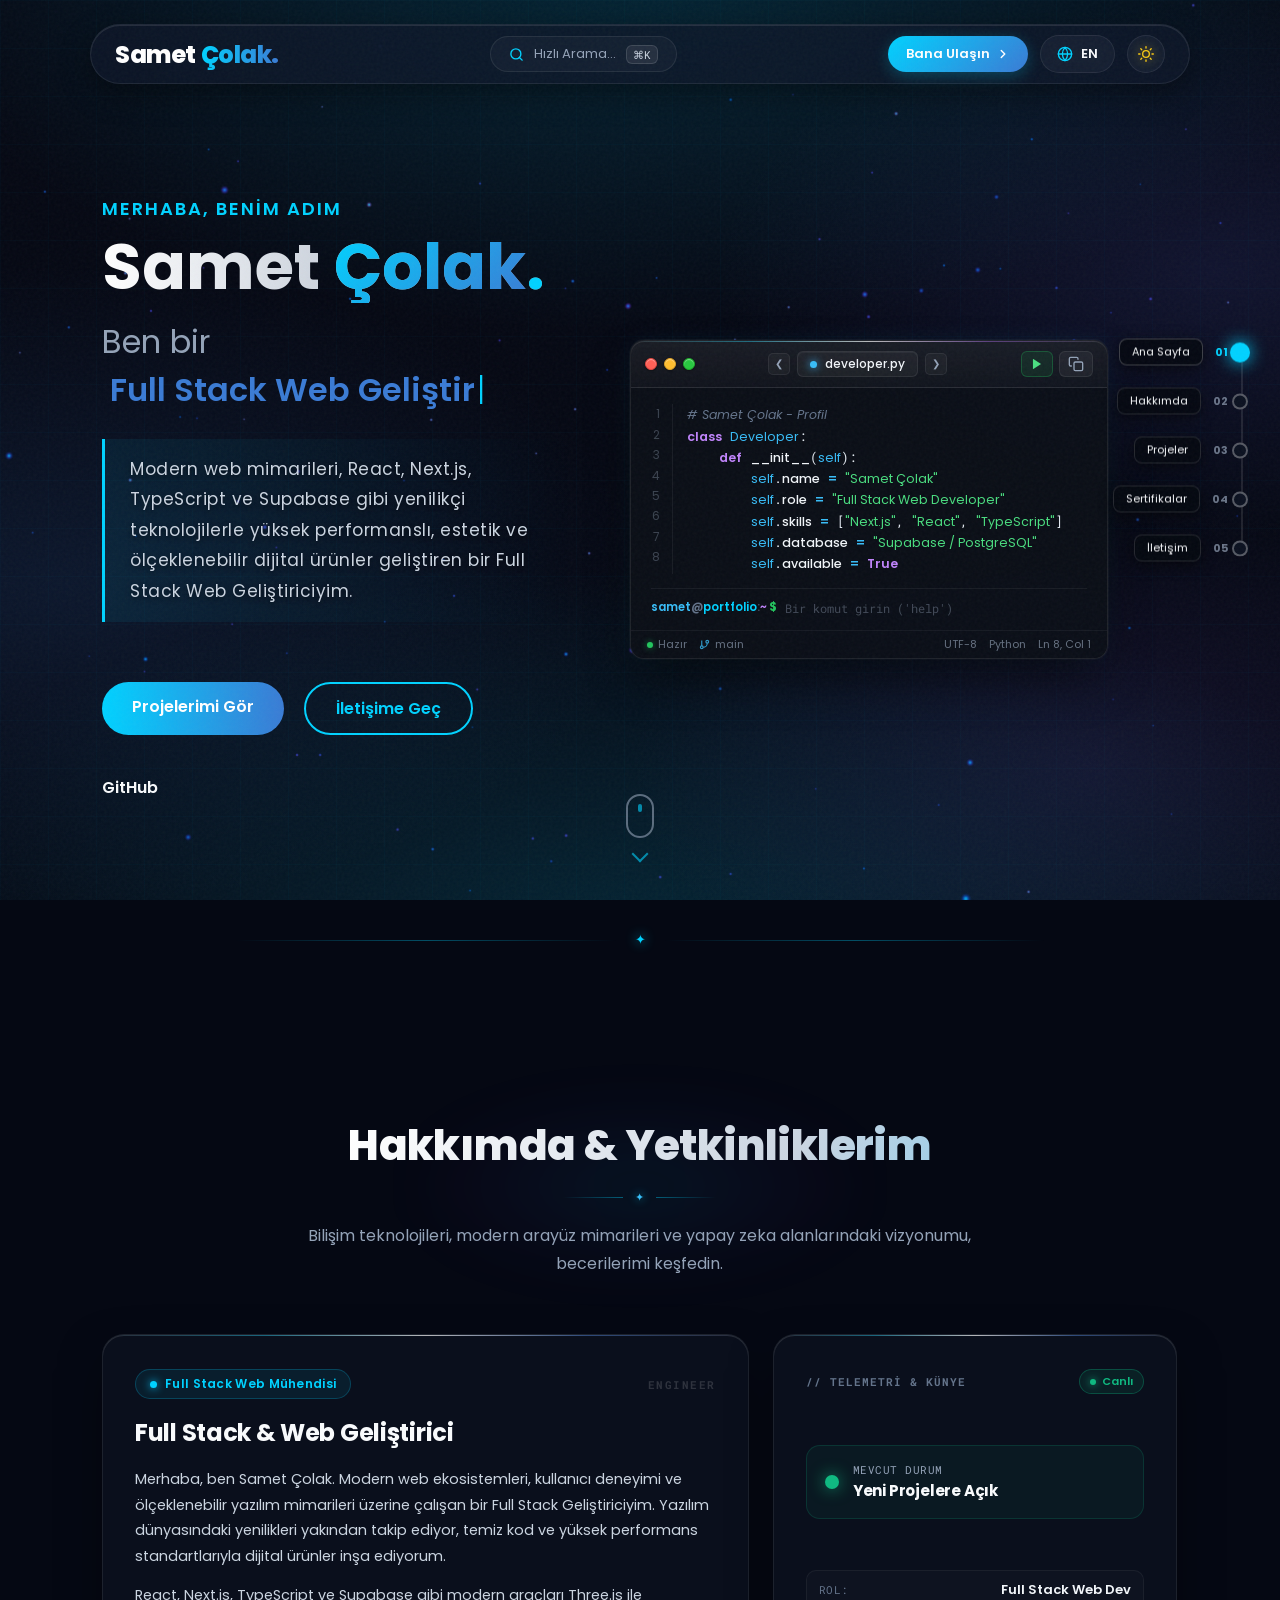
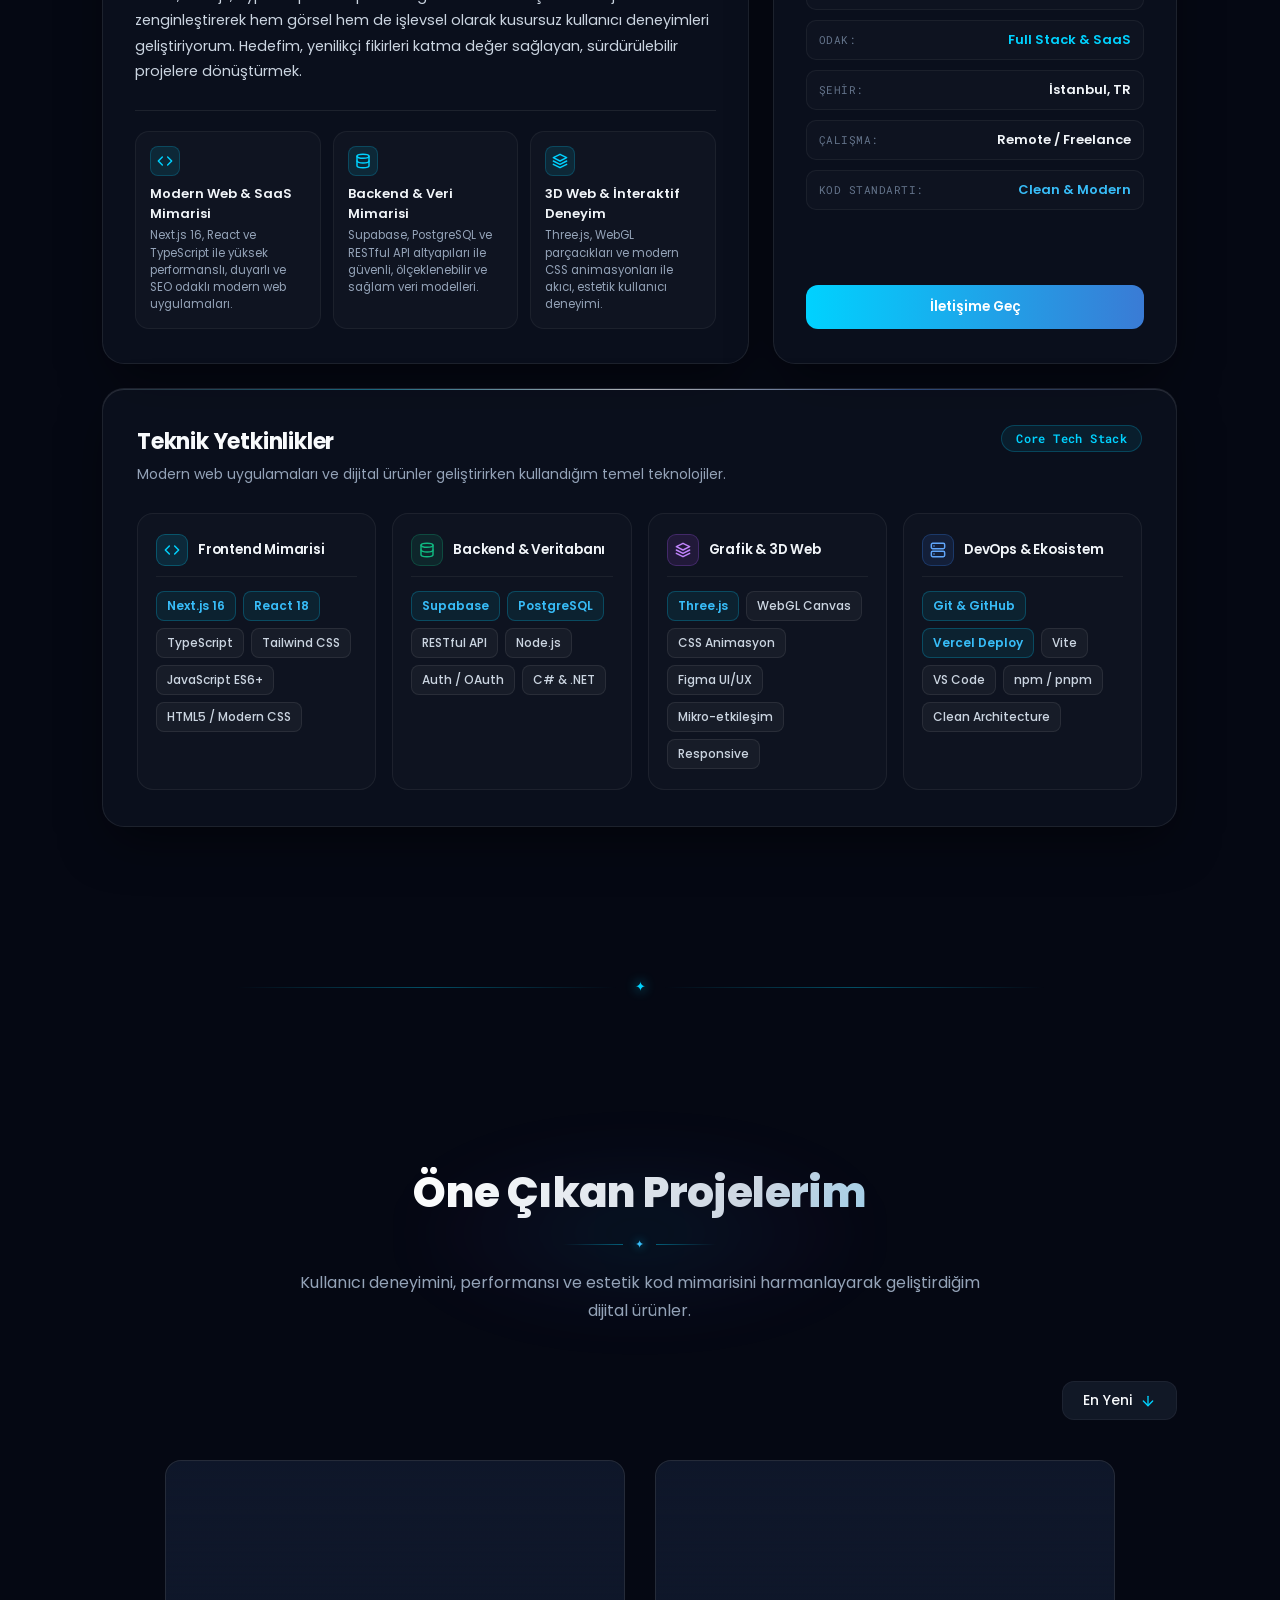
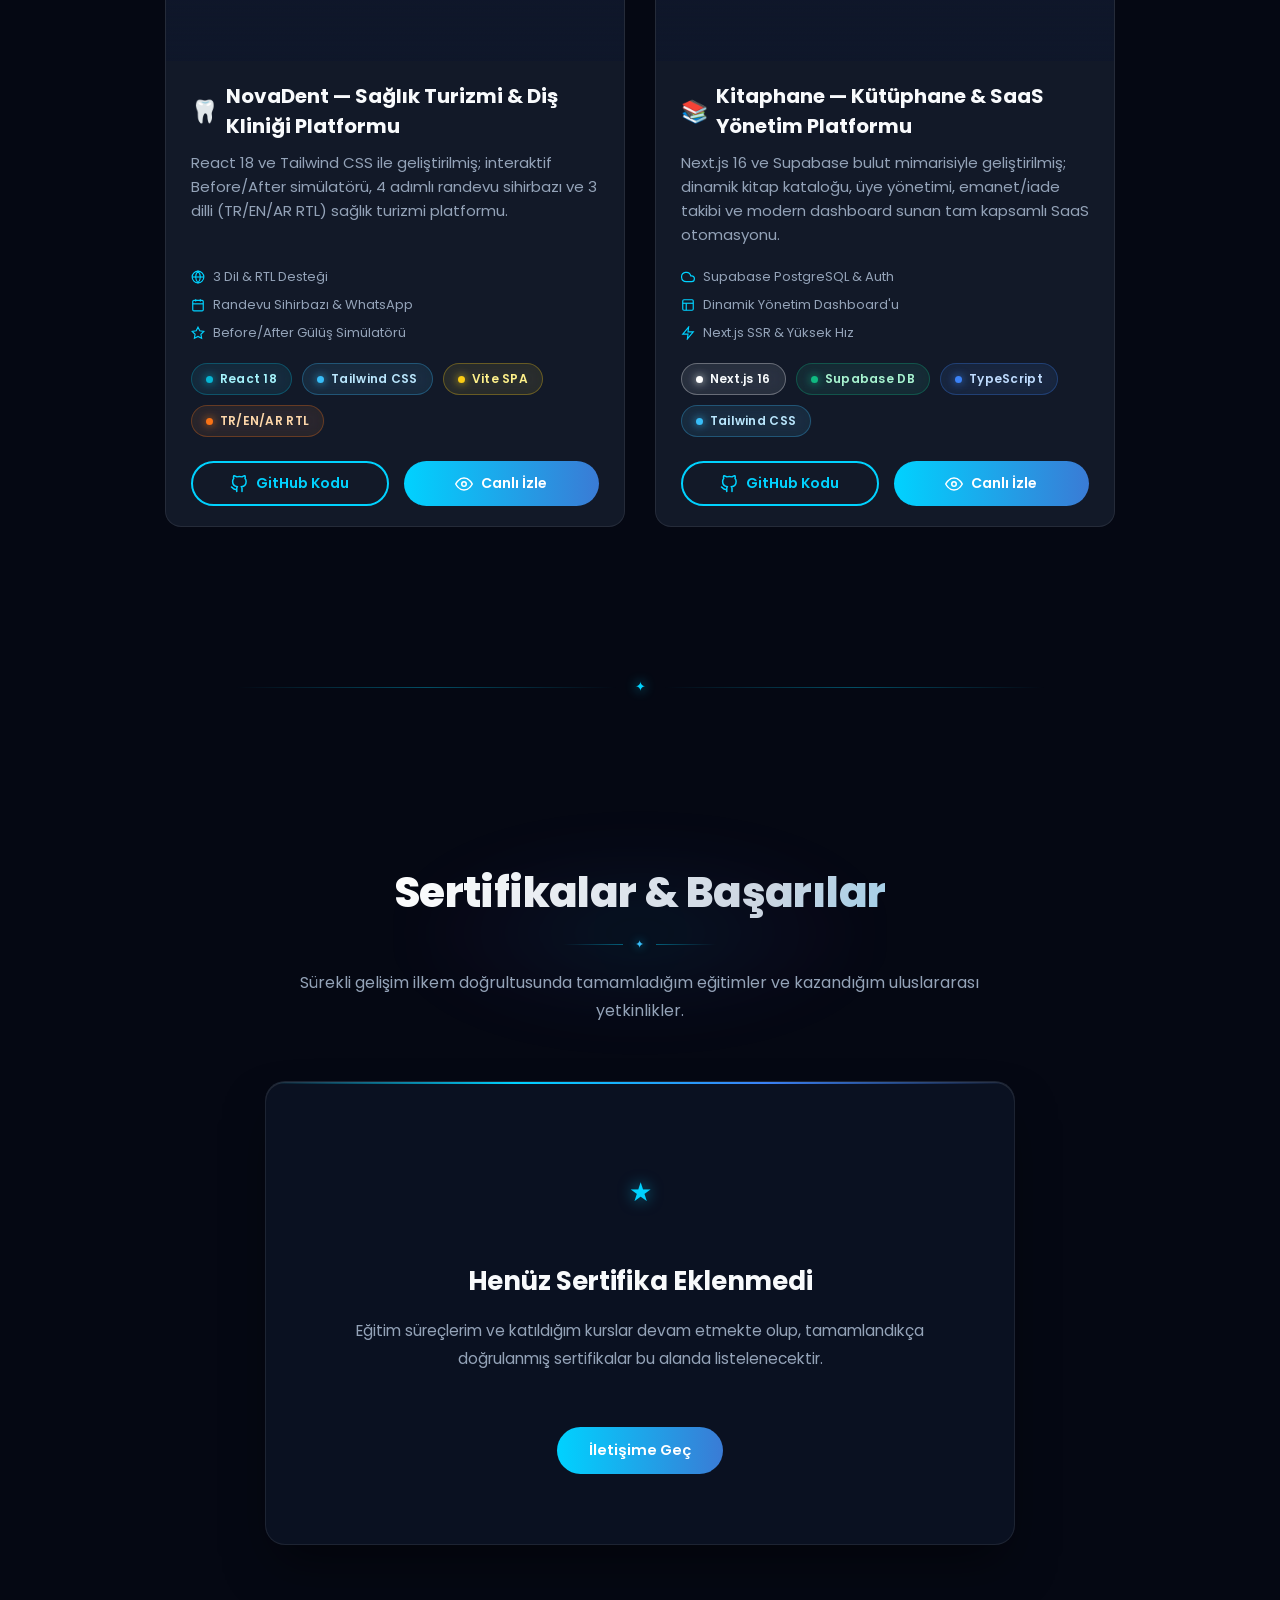
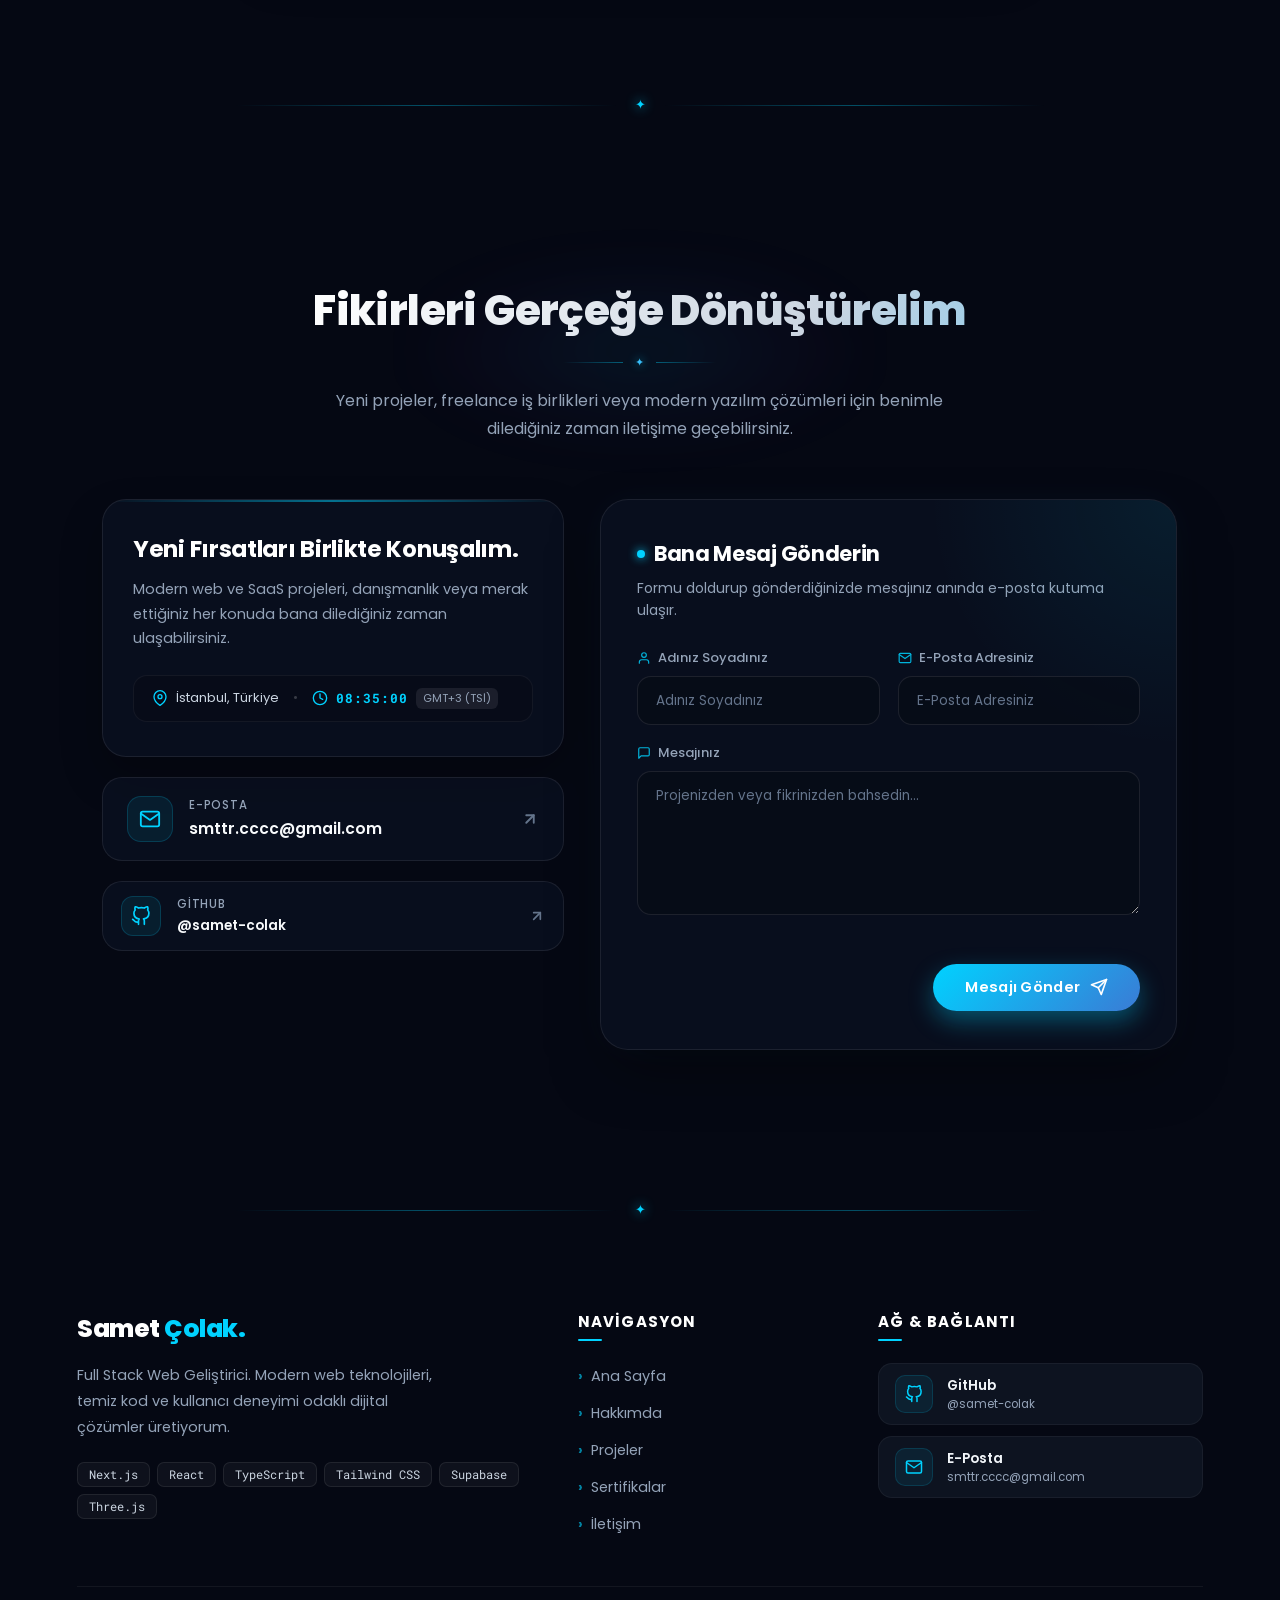
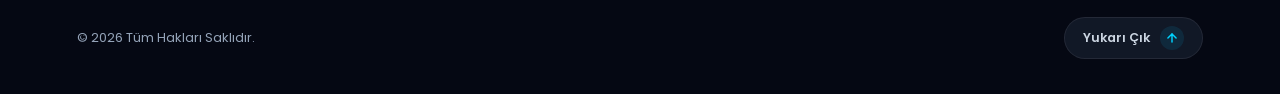
==== commit 04a010bc: "Add files via upload" ====
--- a/index.html
+++ b/index.html
@@ -3,8 +3,8 @@
 <head>
     <meta charset="UTF-8">
     <meta name="viewport" content="width=device-width, initial-scale=1.0, viewport-fit=cover">
-    <meta name="description" content="Samet Çolak kişisel portfolyo web sitesi. Modern web teknolojileri, temiz kod ve kullanıcı odaklı dijital çözümler.">
-    <meta name="keywords" content="Samet Çolak, Yazılım Geliştirici, Web Tasarım, Portfolyo, Python, C#, Frontend, Three.js">
+    <meta name="description" content="Samet Çolak — Full Stack Web Developer. Next.js, React, TypeScript ve Supabase ile yüksek performanslı, ölçeklenebilir ve modern dijital çözümler.">
+    <meta name="keywords" content="Samet Çolak, Full Stack Developer, Next.js, React, TypeScript, Supabase, Tailwind CSS, Web Geliştirici, Yazılım Mühendisi, Three.js, Portfolyo">
     <meta name="author" content="Samet Çolak">
     <meta name="theme-color" content="#0a0f1d">
     <meta name="msapplication-TileColor" content="#0a0f1d">
@@ -13,17 +13,17 @@
     <!-- Open Graph / Facebook -->
     <meta property="og:type" content="website">
     <meta property="og:url" content="https://sametcolak.com.tr/">
-    <meta property="og:title" content="Samet Çolak — Portfolyo">
-    <meta property="og:description" content="Samet Çolak kişisel portfolyo web sitesi. Modern web teknolojileri, temiz kod ve kullanıcı odaklı dijital çözümler.">
+    <meta property="og:title" content="Samet Çolak — Full Stack Web Developer">
+    <meta property="og:description" content="Samet Çolak — Full Stack Web Developer portfolyosu. Next.js, React, TypeScript ve Supabase ile yüksek performanslı, estetik ve ölçeklenebilir modern web uygulamaları.">
     <meta property="og:image" content="https://images.unsplash.com/photo-1498050108023-c5249f4df085?ixlib=rb-4.0.3&auto=format&fit=crop&w=1200&q=80">
 
     <!-- Twitter Card -->
     <meta name="twitter:card" content="summary_large_image">
-    <meta name="twitter:title" content="Samet Çolak — Portfolyo">
-    <meta name="twitter:description" content="Samet Çolak kişisel portfolyo web sitesi. Modern web teknolojileri, temiz kod ve kullanıcı odaklı dijital çözümler.">
+    <meta name="twitter:title" content="Samet Çolak — Full Stack Web Developer">
+    <meta name="twitter:description" content="Samet Çolak — Full Stack Web Developer portfolyosu. Next.js, React, TypeScript ve Supabase ile yüksek performanslı, estetik ve ölçeklenebilir modern web uygulamaları.">
     <meta name="twitter:image" content="https://images.unsplash.com/photo-1498050108023-c5249f4df085?ixlib=rb-4.0.3&auto=format&fit=crop&w=1200&q=80">
 
-    <title>Samet Çolak — Portfolyo</title>
+    <title>Samet Çolak — Full Stack Web Developer</title>
     <link rel="icon" href="assets/favicon.svg?v=2.0" type="image/svg+xml" sizes="any">
     <link rel="apple-touch-icon" href="assets/favicon.svg?v=2.0">
 
@@ -40,12 +40,12 @@
     </script>
 
     <!-- CSS Stilleri -->
-    <link rel="stylesheet" href="css/style.css?v=6.0">
-    <link rel="stylesheet" href="css/home.css?v=5.0">
-    <link rel="stylesheet" href="css/about.css?v=5.0">
-    <link rel="stylesheet" href="css/projects.css?v=7.0">
-    <link rel="stylesheet" href="css/certificates.css?v=5.0">
-    <link rel="stylesheet" href="css/contact.css?v=5.0">
+    <link rel="stylesheet" href="css/style.css?v=19.0">
+    <link rel="stylesheet" href="css/home.css?v=19.0">
+    <link rel="stylesheet" href="css/about.css?v=19.0">
+    <link rel="stylesheet" href="css/projects.css?v=19.0">
+    <link rel="stylesheet" href="css/certificates.css?v=19.0">
+    <link rel="stylesheet" href="css/contact.css?v=19.0">
     <link href="https://fonts.googleapis.com/css2?family=Poppins:wght@300;400;600;700;800&family=Roboto+Mono:wght@400;600;700&display=swap" rel="stylesheet">
 
     <!-- Google Analytics -->
@@ -210,7 +210,7 @@
                 <p class="greeting" data-i18n="hero_greeting_small">Merhaba, benim adım</p>
                 <h1>Samet <span class="name-highlight">Çolak</span><span class="dot">.</span></h1>
                 <h2><span data-i18n="hero_im">Ben bir</span> <span class="typing-text"></span><span class="cursor">|</span></h2>
-                <p class="hero-desc" data-i18n="hero_desc">Yazılım dünyasına tutkuyla bağlı, modern web teknolojileri ve yapay zeka araçlarını harmanlayarak yenilikçi çözümler üreten bir geliştiriciyim. <span class="color-html">HTML</span>, <span class="color-css">CSS</span>, <span class="color-python">Python</span> ve <span class="color-cs">C#</span> alanlarındaki yetkinliklerimi sürekli ileriye taşıyor; kullanıcı deneyimini merkeze alan, ölçeklenebilir ve estetik projeler inşa ediyorum.</p>
+                <p class="hero-desc" data-i18n="hero_desc">Modern web mimarileri, React, Next.js, TypeScript ve Supabase gibi yenilikçi teknolojilerle yüksek performanslı, estetik ve ölçeklenebilir dijital ürünler geliştiren bir Full Stack Web Geliştiriciyim.</p>
                 
                 <div class="hero-buttons">
                     <a href="#projects" class="btn" data-i18n="hero_btn">Projelerimi Gör</a>
@@ -219,7 +219,6 @@
 
                 <div class="social-links">
                     <a href="https://github.com/samet-colak" target="_blank" class="social-icon">GitHub</a>
-                    <a href="https://linkedin.com" target="_blank" class="social-icon">LinkedIn</a>
                 </div>
             </div>
             
@@ -255,15 +254,16 @@
                     <div class="terminal-body" id="terminal-body">
                         <div class="terminal-code-wrapper">
                             <div class="code-gutter" id="code-gutter" aria-hidden="true">
-                                <span>1</span><span>2</span><span>3</span><span>4</span><span>5</span><span>6</span><span>7</span>
+                                <span>1</span><span>2</span><span>3</span><span>4</span><span>5</span><span>6</span><span>7</span><span>8</span>
                             </div>
                             <pre class="code-pre"><code id="code-to-copy"><span class="term-comment"># Samet Çolak - Profil</span>
 <span class="term-keyword">class</span> <span class="term-variable">Developer</span>:
     <span class="term-keyword">def</span> <span class="term-property">__init__</span>(<span class="term-variable">self</span>):
         <span class="term-variable">self</span>.<span class="term-property">name</span> <span class="term-operator">=</span> <span class="term-string">"Samet Çolak"</span>
-        <span class="term-variable">self</span>.<span class="term-property">role</span> <span class="term-operator">=</span> <span class="term-string">"Software Developer"</span>
-        <span class="term-variable">self</span>.<span class="term-property">skills</span> <span class="term-operator">=</span> [<span class="term-string">"HTML"</span>, <span class="term-string">"CSS"</span>, <span class="term-string">"Python"</span>, <span class="term-string">"C#"</span>]
-        <span class="term-variable">self</span>.<span class="term-property">ai</span> <span class="term-operator">=</span> <span class="term-keyword">True</span><span class="term-cursor">_</span></code></pre>
+        <span class="term-variable">self</span>.<span class="term-property">role</span> <span class="term-operator">=</span> <span class="term-string">"Full Stack Web Developer"</span>
+        <span class="term-variable">self</span>.<span class="term-property">skills</span> <span class="term-operator">=</span> [<span class="term-string">"Next.js"</span>, <span class="term-string">"React"</span>, <span class="term-string">"TypeScript"</span>]
+        <span class="term-variable">self</span>.<span class="term-property">database</span> <span class="term-operator">=</span> <span class="term-string">"Supabase / PostgreSQL"</span>
+        <span class="term-variable">self</span>.<span class="term-property">available</span> <span class="term-operator">=</span> <span class="term-keyword">True</span></code></pre>
                         </div>
                         <div class="terminal-console-wrap">
                             <div id="cli-output" class="cli-output"></div>
@@ -273,6 +273,17 @@
                                 </span>
                                 <input type="text" id="cli-input" autocomplete="off" spellcheck="false" maxlength="50" placeholder="Bir komut girin ('help')" data-i18n-placeholder="cli_placeholder">
                             </div>
+                        </div>
+                    </div>
+                    <div class="terminal-statusbar">
+                        <div class="statusbar-left">
+                            <span class="status-item" id="term-status-state"><span class="ready-dot"></span> <span data-i18n="term_status_ready">Hazır</span></span>
+                            <span class="status-item status-branch"><svg width="11" height="11" viewBox="0 0 24 24" fill="none" stroke="currentColor" stroke-width="2.5"><line x1="6" y1="3" x2="6" y2="15"></line><circle cx="18" cy="6" r="3"></circle><circle cx="6" cy="18" r="3"></circle><path d="M18 9a9 9 0 0 1-9 9"></path></svg> main</span>
+                        </div>
+                        <div class="statusbar-right">
+                            <span class="status-item">UTF-8</span>
+                            <span class="status-item" id="term-status-lang">Python</span>
+                            <span class="status-item" id="term-status-pos">Ln 8, Col 1</span>
                         </div>
                     </div>
                 </div>
@@ -303,227 +314,188 @@
             <div class="section-header-block fade-in">
                 <h2 class="section-main-heading" data-i18n="section_title_about">Hakkımda & Yetkinliklerim</h2>
                 <div class="section-accent-line" aria-hidden="true"><span class="accent-beam-left"></span><span class="accent-diamond">✦</span><span class="accent-beam-right"></span></div>
-                <p class="section-lead-desc" data-i18n="section_desc_about">Bilişim teknolojileri, modern arayüz mimarileri ve yapay zeka alanlarındaki vizyonumu, becerilerimi keşfedin.</p>
+                <p class="section-lead-desc" data-i18n="section_desc_about">Modern web mimarileri, tip güvenli sistemler ve yüksek performanslı dijital ürünler geliştirme vizyonum.</p>
             </div>
             
-            <div class="about-container fade-in fade-delay-1">
-                <!-- Sol Kart: Profil & Odak Alanları -->
-                <div class="about-card about-profile-card">
-                    <div class="about-card-header">
-                        <h3 data-i18n="about_heading">Tutkulu Bir Genç Geliştirici</h3>
-                    </div>
-                    
-                    <div class="about-bio">
-                        <p data-i18n="about_p1">Merhaba, ben Samet Çolak. Tuzla Mesleki ve Teknik Anadolu Lisesi Bilişim Teknolojileri bölümü 12. sınıf öğrencisiyim. Yazılım dünyasına olan merakım beni sürekli yeni şeyler öğrenmeye ve üretmeye itiyor.</p>
-                        <p data-i18n="about_p2">Sadece teorik bilgilerle yetinmiyor, modern web teknolojileri ve yapay zeka (AI) araçlarını birleştirerek kullanıcı dostu arayüzler tasarlıyorum. Hedefim, staj sürecimde vizyoner bir ekibin parçası olarak gerçek projelere değer katmak.</p>
-                    </div>
-
-                    <!-- 3 Temel Mühendislik Odak Alanı -->
-                    <div class="about-pillars">
-                        <div class="about-pillar">
-                            <div class="pillar-icon">
-                                <svg width="18" height="18" viewBox="0 0 24 24" fill="none" stroke="currentColor" stroke-width="2" stroke-linecap="round" stroke-linejoin="round"><polyline points="16 18 22 12 16 6"></polyline><polyline points="8 6 2 12 8 18"></polyline></svg>
-                            </div>
-                            <div class="pillar-content">
-                                <h4 data-i18n="about_pillar1_title">Modern Web Mimarisi</h4>
-                                <p data-i18n="about_pillar1_desc">Semantik HTML, modern CSS ve Three.js ile akıcı, kullanıcı odaklı arayüzler.</p>
-                            </div>
-                        </div>
-
-                        <div class="about-pillar">
-                            <div class="pillar-icon">
-                                <svg width="18" height="18" viewBox="0 0 24 24" fill="none" stroke="currentColor" stroke-width="2" stroke-linecap="round" stroke-linejoin="round"><rect x="2" y="3" width="20" height="14" rx="2" ry="2"></rect><line x1="8" y1="21" x2="16" y2="21"></line><line x1="12" y1="17" x2="12" y2="21"></line></svg>
-                            </div>
-                            <div class="pillar-content">
-                                <h4 data-i18n="about_pillar2_title">Algoritma & Programlama</h4>
-                                <p data-i18n="about_pillar2_desc">Python ve C# ile nesne yönelimli, temiz ve sürdürülebilir yazılım geliştirme.</p>
-                            </div>
-                        </div>
-
-                        <div class="about-pillar">
-                            <div class="pillar-icon">
-                                <svg width="18" height="18" viewBox="0 0 24 24" fill="none" stroke="currentColor" stroke-width="2" stroke-linecap="round" stroke-linejoin="round"><path d="M12 2a10 10 0 1 0 10 10A10 10 0 0 0 12 2zm0 14a4 4 0 1 1 4-4 4 4 0 0 1-4 4z"></path></svg>
-                            </div>
-                            <div class="pillar-content">
-                                <h4 data-i18n="about_pillar3_title">Yapay Zeka Entegrasyonu</h4>
-                                <p data-i18n="about_pillar3_desc">Modern AI araçlarını tasarım ve kodlama süreçlerine entegre etme.</p>
-                            </div>
-                        </div>
-                    </div>
-
-                    <!-- Hızlı Bilgiler Izgarası -->
-                    <div class="personal-info">
-                        <div class="info-item">
-                            <span class="info-title" data-i18n="info_age">Yaş:</span> 
-                            <span class="info-value" id="my-age">17</span>
-                        </div>
-                        <div class="info-item">
-                            <span class="info-title" data-i18n="info_school">Okul:</span> 
-                            <span class="info-value">Tuzla MTAL</span>
-                        </div>
-                        <div class="info-item">
-                            <span class="info-title" data-i18n="info_location">Şehir:</span> 
-                            <span class="info-value" data-i18n="info_location_val">İstanbul, TR</span>
-                        </div>
-                    </div>
-                </div>
-
-                <!-- Sağ Kart: Teknik Yetenekler & Geliştirici Ekosistemi -->
-                <div class="about-card about-skills-card">
-                    <div class="about-card-header">
-                        <div class="skills-heading-row">
-                            <h3 data-i18n="skills_heading">Teknik Yeteneklerim</h3>
-                            <span class="skills-badge-pill" data-i18n="skills_badge">6 Temel Teknoloji</span>
-                        </div>
-                        <p class="skills-subdesc" data-i18n="skills_subdesc">Projelerimde aktif olarak kullandığım temel diller, teknolojiler ve araçlar.</p>
-                    </div>
-
-                    <div class="skills-grid" id="skills-grid">
-                        <!-- HTML5 & CSS3 -->
-                        <div class="skill-row" data-tech="html-css">
-                            <div class="skill-icon icon-html">
-                                <svg width="18" height="18" viewBox="0 0 24 24" fill="none" stroke="currentColor" stroke-width="2" stroke-linecap="round" stroke-linejoin="round"><polygon points="12 2 2 7 12 12 22 7 12 2"></polygon><polyline points="2 17 12 22 22 17"></polyline><polyline points="2 12 12 17 22 12"></polyline></svg>
-                            </div>
-                            <div class="skill-details">
-                                <div class="skill-header-meta">
-                                    <div class="skill-title-wrap">
-                                        <span class="skill-name">HTML5 & CSS3</span>
-                                        <span class="skill-level-pill" data-i18n="skill_level_advanced">İleri Düzey</span>
-                                    </div>
-                                    <span class="skill-percent" data-target="90">0%</span>
+            <div class="about-bento-grid fade-in fade-delay-1">
+                <!-- 1. ÜST SOL: ANA BİYOGRAFİ & MÜHENDİSLİK FELSEFESİ (Geniş Kart) -->
+                <div class="about-card bento-bio-card">
+                    <div class="bento-card-top">
+                        <div class="bento-badge">
+                            <span class="badge-dot"></span>
+                            <span data-i18n="about_badge_role">Full Stack Web Mühendisi</span>
+                        </div>
+                        <div class="bento-watermark" aria-hidden="true">ENGINEER</div>
+                    </div>
+
+                    <h3 class="bento-heading" data-i18n="about_heading">Ölçeklenebilir, Estetik ve Yüksek Performanslı Web Mimarisi</h3>
+
+                    <div class="bento-bio-text">
+                        <p data-i18n="about_p1">Merhaba, ben Samet Çolak. Modern web ekosisteminde; kullanıcı deneyimini, hız standartlarını ve temiz kod mimarisini ön planda tutan bir Full Stack Geliştiriciyim. Yazılım dünyasındaki güncel paradigmalara hızla uyum sağlıyor, katma değerli dijital ürünler inşa ediyorum.</p>
+                        <p data-i18n="about_p2">React, Next.js 16, TypeScript ve Supabase teknolojilerini Three.js görsel deneyimleriyle birleştirerek hem hızlı hem de akılda kalıcı arayüzler üretiyorum. Amacım, karmaşık gereksinimleri sade, sürdürülebilir ve yüksek standartlı çözümlere dönüştürmek.</p>
+                    </div>
+
+                    <!-- 3 Temel Mühendislik Sütunu -->
+                    <div class="bento-pillars-row">
+                        <div class="bento-pillar-box">
+                            <div class="pillar-mini-icon">
+                                <svg width="16" height="16" viewBox="0 0 24 24" fill="none" stroke="currentColor" stroke-width="2.2" stroke-linecap="round" stroke-linejoin="round"><polyline points="16 18 22 12 16 6"></polyline><polyline points="8 6 2 12 8 18"></polyline></svg>
+                            </div>
+                            <div class="pillar-mini-text">
+                                <strong data-i18n="about_pillar1_title">Modern Web & SaaS Mimarisi</strong>
+                                <span data-i18n="about_pillar1_desc">Next.js 16, React ve TypeScript ile yüksek performanslı, duyarlı ve SEO odaklı modern web uygulamaları.</span>
+                            </div>
+                        </div>
+
+                        <div class="bento-pillar-box">
+                            <div class="pillar-mini-icon">
+                                <svg width="16" height="16" viewBox="0 0 24 24" fill="none" stroke="currentColor" stroke-width="2.2" stroke-linecap="round" stroke-linejoin="round"><ellipse cx="12" cy="5" rx="9" ry="3"></ellipse><path d="M21 12c0 1.66-4 3-9 3s-9-1.34-9-3"></path><path d="M3 5v14c0 1.66 4 3 9 3s9-1.34 9-3V5"></path></svg>
+                            </div>
+                            <div class="pillar-mini-text">
+                                <strong data-i18n="about_pillar2_title">Backend & Veri Mimarisi</strong>
+                                <span data-i18n="about_pillar2_desc">Supabase, PostgreSQL ve RESTful API altyapıları ile güvenli, ölçeklenebilir ve sağlam veri modelleri.</span>
+                            </div>
+                        </div>
+
+                        <div class="bento-pillar-box">
+                            <div class="pillar-mini-icon">
+                                <svg width="16" height="16" viewBox="0 0 24 24" fill="none" stroke="currentColor" stroke-width="2.2" stroke-linecap="round" stroke-linejoin="round"><polygon points="12 2 2 7 12 12 22 7 12 2"></polygon><polyline points="2 17 12 22 22 17"></polyline><polyline points="2 12 12 17 22 12"></polyline></svg>
+                            </div>
+                            <div class="pillar-mini-text">
+                                <strong data-i18n="about_pillar3_title">3D Web & İnteraktif Deneyim</strong>
+                                <span data-i18n="about_pillar3_desc">Three.js, WebGL parçacıkları ve modern CSS animasyonları ile akıcı, estetik kullanıcı deneyimi.</span>
+                            </div>
+                        </div>
+                    </div>
+                </div>
+
+                <!-- 2. ÜST SAĞ: CANLI TELEMETRİ & KÜNYE (Widget Kart) -->
+                <div class="about-card bento-status-card">
+                    <div class="status-card-header">
+                        <span class="telemetry-badge" data-i18n="about_telemetry_title">// TELEMETRİ & KÜNYE</span>
+                        <div class="live-signal-badge">
+                            <span class="signal-dot"></span>
+                            <span class="signal-label" data-i18n="about_signal_label">Canlı</span>
+                        </div>
+                    </div>
+
+                    <div class="status-hero-metric">
+                        <div class="metric-avail-dot"></div>
+                        <div>
+                            <span class="metric-lead-label" data-i18n="about_availability_title">Mevcut Durum</span>
+                            <h4 class="metric-lead-value" data-i18n="about_availability_val">Yeni Projelere Açık</h4>
+                        </div>
+                    </div>
+
+                    <div class="telemetry-specs-list">
+                        <div class="telemetry-spec-row">
+                            <span class="spec-label" data-i18n="info_role">Rol:</span>
+                            <span class="spec-val">Full Stack Web Dev</span>
+                        </div>
+                        <div class="telemetry-spec-row">
+                            <span class="spec-label" data-i18n="info_focus">Odak:</span>
+                            <span class="spec-val spec-accent" data-i18n="skills_meta_focus_val">Full Stack & SaaS</span>
+                        </div>
+                        <div class="telemetry-spec-row">
+                            <span class="spec-label" data-i18n="info_location">Şehir:</span>
+                            <span class="spec-val" data-i18n="info_location_val">İstanbul, Türkiye</span>
+                        </div>
+                        <div class="telemetry-spec-row">
+                            <span class="spec-label" data-i18n="info_work_mode">Çalışma:</span>
+                            <span class="spec-val" data-i18n="info_work_mode_val">Remote / Freelance</span>
+                        </div>
+                        <div class="telemetry-spec-row">
+                            <span class="spec-label" data-i18n="skills_meta_code">Kod Standartı:</span>
+                            <span class="spec-val spec-highlight" data-i18n="skills_meta_code_val">Clean & Modern</span>
+                        </div>
+                    </div>
+
+                    <div class="status-card-action">
+                        <a href="#contact" class="btn btn-block" data-i18n="hero_btn_contact">İletişime Geç ➔</a>
+                    </div>
+                </div>
+
+                <!-- 3. ALT: TEKNOLOJİ MATRİSİ & ARAÇLAR (Geniş 4-Sütunlu Vitrin Kartı) -->
+                <div class="about-card bento-matrix-card">
+                    <div class="matrix-card-top">
+                        <div>
+                            <h3 class="matrix-title" data-i18n="skills_heading">Teknik Yetkinlikler</h3>
+                            <p class="matrix-desc" data-i18n="skills_subdesc">Modern web uygulamaları ve dijital ürünler geliştirirken kullandığım temel teknolojiler.</p>
+                        </div>
+                        <span class="matrix-stack-pill" data-i18n="skills_badge">Core Tech Stack</span>
+                    </div>
+
+                    <div class="matrix-categories-grid">
+                        <!-- 1. Frontend -->
+                        <div class="matrix-cat-box">
+                            <div class="cat-box-header">
+                                <div class="cat-icon-wrap cat-frontend">
+                                    <svg width="16" height="16" viewBox="0 0 24 24" fill="none" stroke="currentColor" stroke-width="2.2" stroke-linecap="round" stroke-linejoin="round"><polyline points="16 18 22 12 16 6"></polyline><polyline points="8 6 2 12 8 18"></polyline></svg>
                                 </div>
-                                <div class="skill-bar-track">
-                                    <div class="skill-progress bar-html" data-width="90%" style="--target-width: 90%;"></div>
+                                <h4 data-i18n="cat_frontend_title">Frontend Mimarisi</h4>
+                            </div>
+                            <div class="cat-tags-list">
+                                <span class="m-tag m-tag-hero">Next.js 16</span>
+                                <span class="m-tag m-tag-hero">React 18</span>
+                                <span class="m-tag">TypeScript</span>
+                                <span class="m-tag">Tailwind CSS</span>
+                                <span class="m-tag">JavaScript ES6+</span>
+                                <span class="m-tag">HTML5 / Modern CSS</span>
+                            </div>
+                        </div>
+
+                        <!-- 2. Backend & Bulut -->
+                        <div class="matrix-cat-box">
+                            <div class="cat-box-header">
+                                <div class="cat-icon-wrap cat-backend">
+                                    <svg width="16" height="16" viewBox="0 0 24 24" fill="none" stroke="currentColor" stroke-width="2.2" stroke-linecap="round" stroke-linejoin="round"><ellipse cx="12" cy="5" rx="9" ry="3"></ellipse><path d="M21 12c0 1.66-4 3-9 3s-9-1.34-9-3"></path><path d="M3 5v14c0 1.66 4 3 9 3s9-1.34 9-3V5"></path></svg>
                                 </div>
-                            </div>
-                        </div>
-
-                        <!-- JavaScript -->
-                        <div class="skill-row" data-tech="javascript">
-                            <div class="skill-icon icon-js">
-                                <svg width="18" height="18" viewBox="0 0 24 24" fill="none" stroke="currentColor" stroke-width="2" stroke-linecap="round" stroke-linejoin="round"><path d="M16 18l6-6-6-6"></path><path d="M8 6l-6 6 6 6"></path></svg>
-                            </div>
-                            <div class="skill-details">
-                                <div class="skill-header-meta">
-                                    <div class="skill-title-wrap">
-                                        <span class="skill-name">JavaScript (ES6+)</span>
-                                        <span class="skill-level-pill" data-i18n="skill_level_proficient">Yetkin</span>
-                                    </div>
-                                    <span class="skill-percent" data-target="78">0%</span>
+                                <h4 data-i18n="cat_backend_title">Backend & Veritabanı</h4>
+                            </div>
+                            <div class="cat-tags-list">
+                                <span class="m-tag m-tag-hero">Supabase</span>
+                                <span class="m-tag m-tag-hero">PostgreSQL</span>
+                                <span class="m-tag">RESTful API</span>
+                                <span class="m-tag">Node.js</span>
+                                <span class="m-tag">Auth / OAuth</span>
+                                <span class="m-tag">C# & .NET</span>
+                            </div>
+                        </div>
+
+                        <!-- 3. Grafik & 3D -->
+                        <div class="matrix-cat-box">
+                            <div class="cat-box-header">
+                                <div class="cat-icon-wrap cat-graphics">
+                                    <svg width="16" height="16" viewBox="0 0 24 24" fill="none" stroke="currentColor" stroke-width="2.2" stroke-linecap="round" stroke-linejoin="round"><polygon points="12 2 2 7 12 12 22 7 12 2"></polygon><polyline points="2 17 12 22 22 17"></polyline><polyline points="2 12 12 17 22 12"></polyline></svg>
                                 </div>
-                                <div class="skill-bar-track">
-                                    <div class="skill-progress bar-js" data-width="78%" style="--target-width: 78%;"></div>
+                                <h4 data-i18n="cat_interactive_title">Grafik & 3D Web</h4>
+                            </div>
+                            <div class="cat-tags-list">
+                                <span class="m-tag m-tag-hero">Three.js</span>
+                                <span class="m-tag">WebGL Canvas</span>
+                                <span class="m-tag">CSS Animasyon</span>
+                                <span class="m-tag">Figma UI/UX</span>
+                                <span class="m-tag">Mikro-etkileşim</span>
+                                <span class="m-tag">Responsive</span>
+                            </div>
+                        </div>
+
+                        <!-- 4. DevOps & Ekosistem -->
+                        <div class="matrix-cat-box">
+                            <div class="cat-box-header">
+                                <div class="cat-icon-wrap cat-devops">
+                                    <svg width="16" height="16" viewBox="0 0 24 24" fill="none" stroke="currentColor" stroke-width="2.2" stroke-linecap="round" stroke-linejoin="round"><rect x="2" y="2" width="20" height="8" rx="2" ry="2"></rect><rect x="2" y="14" width="20" height="8" rx="2" ry="2"></rect><line x1="6" y1="6" x2="6.01" y2="6"></line><line x1="6" y1="18" x2="6.01" y2="18"></line></svg>
                                 </div>
-                            </div>
-                        </div>
-
-                        <!-- Python -->
-                        <div class="skill-row" data-tech="python">
-                            <div class="skill-icon icon-python">
-                                <svg width="18" height="18" viewBox="0 0 24 24" fill="none" stroke="currentColor" stroke-width="2" stroke-linecap="round" stroke-linejoin="round"><path d="M12 2c5.523 0 10 4.477 10 10a10 10 0 0 1-10 10c-5.523 0-10-4.477-10-10A10 10 0 0 1 12 2z"></path><path d="m9 12 2 2 4-4"></path></svg>
-                            </div>
-                            <div class="skill-details">
-                                <div class="skill-header-meta">
-                                    <div class="skill-title-wrap">
-                                        <span class="skill-name">Python</span>
-                                        <span class="skill-level-pill" data-i18n="skill_level_proficient">Yetkin</span>
-                                    </div>
-                                    <span class="skill-percent" data-target="82">0%</span>
-                                </div>
-                                <div class="skill-bar-track">
-                                    <div class="skill-progress bar-python" data-width="82%" style="--target-width: 82%;"></div>
-                                </div>
-                            </div>
-                        </div>
-
-                        <!-- C# & .NET -->
-                        <div class="skill-row" data-tech="csharp">
-                            <div class="skill-icon icon-cs">
-                                <svg width="18" height="18" viewBox="0 0 24 24" fill="none" stroke="currentColor" stroke-width="2" stroke-linecap="round" stroke-linejoin="round"><line x1="4" y1="9" x2="20" y2="9"></line><line x1="4" y1="15" x2="20" y2="15"></line><line x1="10" y1="3" x2="8" y2="21"></line><line x1="16" y1="3" x2="14" y2="21"></line></svg>
-                            </div>
-                            <div class="skill-details">
-                                <div class="skill-header-meta">
-                                    <div class="skill-title-wrap">
-                                        <span class="skill-name">C# & .NET</span>
-                                        <span class="skill-level-pill" data-i18n="skill_level_intermediate">Aktif</span>
-                                    </div>
-                                    <span class="skill-percent" data-target="72">0%</span>
-                                </div>
-                                <div class="skill-bar-track">
-                                    <div class="skill-progress bar-cs" data-width="72%" style="--target-width: 72%;"></div>
-                                </div>
-                            </div>
-                        </div>
-
-                        <!-- Three.js & WebGL -->
-                        <div class="skill-row" data-tech="threejs">
-                            <div class="skill-icon icon-three">
-                                <svg width="18" height="18" viewBox="0 0 24 24" fill="none" stroke="currentColor" stroke-width="2" stroke-linecap="round" stroke-linejoin="round"><path d="M21 16V8a2 2 0 0 0-1-1.73l-7-4a2 2 0 0 0-2 0l-7 4A2 2 0 0 0 3 8v8a2 2 0 0 0 1 1.73l7 4a2 2 0 0 0 2 0l7-4A2 2 0 0 0 21 16z"></path><polyline points="3.27 6.96 12 12.01 20.73 6.96"></polyline><line x1="12" y1="22.08" x2="12" y2="12"></line></svg>
-                            </div>
-                            <div class="skill-details">
-                                <div class="skill-header-meta">
-                                    <div class="skill-title-wrap">
-                                        <span class="skill-name">Three.js & WebGL</span>
-                                        <span class="skill-level-pill" data-i18n="skill_level_intermediate">Aktif</span>
-                                    </div>
-                                    <span class="skill-percent" data-target="70">0%</span>
-                                </div>
-                                <div class="skill-bar-track">
-                                    <div class="skill-progress bar-three" data-width="70%" style="--target-width: 70%;"></div>
-                                </div>
-                            </div>
-                        </div>
-
-                        <!-- Yapay Zeka Araçları -->
-                        <div class="skill-row" data-tech="ai">
-                            <div class="skill-icon icon-ai">
-                                <svg width="18" height="18" viewBox="0 0 24 24" fill="none" stroke="currentColor" stroke-width="2" stroke-linecap="round" stroke-linejoin="round"><path d="M12 3v3m0 12v3M3 12h3m12 0h3"></path><circle cx="12" cy="12" r="4"></circle><path d="m4.93 4.93 2.12 2.12m9.9 9.9 2.12 2.12M4.93 19.07l2.12-2.12m9.9-9.9 2.12-2.12"></path></svg>
-                            </div>
-                            <div class="skill-details">
-                                <div class="skill-header-meta">
-                                    <div class="skill-title-wrap">
-                                        <span class="skill-name" data-i18n="skill_ai">Yapay Zeka Araçları</span>
-                                        <span class="skill-level-pill" data-i18n="skill_level_advanced">İleri Düzey</span>
-                                    </div>
-                                    <span class="skill-percent" data-target="86">0%</span>
-                                </div>
-                                <div class="skill-bar-track">
-                                    <div class="skill-progress bar-ai" data-width="86%" style="--target-width: 86%;"></div>
-                                </div>
-                            </div>
-                        </div>
-                    </div>
-
-                    <!-- Araçlar & Geliştirici Ekosistemi -->
-                    <div class="skills-ecosystem">
-                        <div class="ecosystem-header">
-                            <svg width="13" height="13" viewBox="0 0 24 24" fill="none" stroke="currentColor" stroke-width="2" stroke-linecap="round" stroke-linejoin="round"><path d="M14.7 6.3a1 1 0 0 0 0 1.4l1.6 1.6a1 1 0 0 0 1.4 0l3.77-3.77a6 6 0 0 1-7.94 7.94l-6.91 6.91a2.12 2.12 0 0 1-3-3l6.91-6.91a6 6 0 0 1 7.94-7.94l-3.76 3.76z"/></svg>
-                            <span data-i18n="skills_ecosystem_heading">Geliştirme Araçları & Ekosistem</span>
-                        </div>
-                        <div class="ecosystem-tags">
-                            <span class="eco-tag"><svg width="12" height="12" viewBox="0 0 24 24" fill="none" stroke="currentColor" stroke-width="2"><path d="M15 22v-4a4.8 4.8 0 0 0-1-3.5c3 0 6-2 6-5.5.08-1.25-.27-2.48-1-3.5.28-1.15.28-2.35 0-3.5 0 0-1 0-3 1.5-2.64-.5-5.36-.5-8 0C6 2 5 2 5 2c-.3 1.15-.3 2.35 0 3.5A5.403 5.403 0 0 0 4 9c0 3.5 3 5.5 6 5.5-.39.49-.68 1.05-.85 1.65-.17.6-.22 1.23-.15 1.85v4"/></svg> Git & GitHub</span>
-                            <span class="eco-tag"><svg width="12" height="12" viewBox="0 0 24 24" fill="none" stroke="currentColor" stroke-width="2"><polyline points="16 18 22 12 16 6"/><polyline points="8 6 2 12 8 18"/></svg> VS Code</span>
-                            <span class="eco-tag"><svg width="12" height="12" viewBox="0 0 24 24" fill="none" stroke="currentColor" stroke-width="2"><path d="M5 5.5A3.5 3.5 0 0 1 8.5 2H12v7H8.5A3.5 3.5 0 0 1 5 5.5z"/><path d="M12 2h3.5a3.5 3.5 0 1 1 0 7H12V2z"/><path d="M12 12.5a3.5 3.5 0 1 1 7 0 3.5 3.5 0 1 1-7 0z"/><path d="M5 19.5A3.5 3.5 0 0 1 8.5 16H12v3.5a3.5 3.5 0 1 1-7 0z"/><path d="M5 12.5A3.5 3.5 0 0 1 8.5 9H12v7H8.5A3.5 3.5 0 0 1 5 12.5z"/></svg> Figma</span>
-                            <span class="eco-tag"><svg width="12" height="12" viewBox="0 0 24 24" fill="none" stroke="currentColor" stroke-width="2"><polygon points="13 2 3 14 12 14 11 22 21 10 12 10 13 2"/></svg> Vite</span>
-                            <span class="eco-tag"><svg width="12" height="12" viewBox="0 0 24 24" fill="none" stroke="currentColor" stroke-width="2"><path d="M17.5 19H9a7 7 0 1 1 6.71-9h1.79a4.5 4.5 0 1 1 0 9Z"/></svg> REST API</span>
-                            <span class="eco-tag"><svg width="12" height="12" viewBox="0 0 24 24" fill="none" stroke="currentColor" stroke-width="2"><path d="M12 2L2 7l10 5 10-5-10-5zM2 17l10 5 10-5M2 12l10 5 10-5"/></svg> Tailwind CSS</span>
-                            <span class="eco-tag"><svg width="12" height="12" viewBox="0 0 24 24" fill="none" stroke="currentColor" stroke-width="2"><rect x="2" y="2" width="20" height="8" rx="2" ry="2"/><rect x="2" y="14" width="20" height="8" rx="2" ry="2"/><line x1="6" y1="6" x2="6.01" y2="6"/><line x1="6" y1="18" x2="6.01" y2="18"/></svg> Node.js</span>
-                        </div>
-                    </div>
-
-                    <!-- Sağ Kart Alt Metrikler (Sol Kart İle Kusursuz Hizalama) -->
-                    <div class="personal-info">
-                        <div class="info-item">
-                            <span class="info-title" data-i18n="skills_meta_focus">Çalışma Alanı:</span> 
-                            <span class="info-value info-highlight" data-i18n="skills_meta_focus_val">Frontend & AI</span>
-                        </div>
-                        <div class="info-item">
-                            <span class="info-title" data-i18n="skills_meta_code">Kod Standartı:</span> 
-                            <span class="info-value" data-i18n="skills_meta_code_val">Clean & Modern</span>
-                        </div>
-                        <div class="info-item">
-                            <span class="info-title" data-i18n="skills_meta_status">Staj Hedefi:</span> 
-                            <span class="info-value" data-i18n="skills_meta_status_val">Gelişime Açık</span>
+                                <h4 data-i18n="cat_tools_title">DevOps & Ekosistem</h4>
+                            </div>
+                            <div class="cat-tags-list">
+                                <span class="m-tag m-tag-hero">Git & GitHub</span>
+                                <span class="m-tag m-tag-hero">Vercel Deploy</span>
+                                <span class="m-tag">Vite</span>
+                                <span class="m-tag">VS Code</span>
+                                <span class="m-tag">npm / pnpm</span>
+                                <span class="m-tag">Clean Architecture</span>
+                            </div>
                         </div>
                     </div>
                 </div>
@@ -558,210 +530,142 @@
             </div>
 
             <div class="projects-grid fade-in fade-delay-2">
-                <!-- Berber Sitesi Projesi -->
-                <div class="project-card" data-date="2026-06-09" data-i18n-extra="project_barber_extra">
+                <!-- NovaDent Projesi -->
+                <div class="project-card" data-date="2026-10-27" data-i18n-extra="project_novadent_extra">
                     <div class="project-img-wrapper">
-                        <div class="project-img" style="background-image: url('https://images.unsplash.com/photo-1622286342621-4bd786c2447c?auto=format&fit=crop&w=600&q=80');"></div>
+                        <div class="project-img" style="background-image: url('https://images.unsplash.com/photo-1629909613654-28e377c37b09?auto=format&fit=crop&w=800&q=80');"></div>
                     </div>
                     <div class="project-info">
                         <h3 class="project-title" style="display: flex; align-items: center; gap: 8px; cursor: default;">
-                            <span class="barber-pole-icon" style="font-size: 22px;">💈</span>
-                            <span data-i18n="project_barber_title">Berber Sitesi</span>
+                            <span style="font-size: 22px;">🦷</span>
+                            <span data-i18n="project_novadent_title">NovaDent — Sağlık Turizmi & Diş Kliniği</span>
                         </h3>
-                        <p data-i18n="project_barber_desc">Müşteri deneyimini merkeze alan, premium hissi veren modern arayüzü ve akıcı animasyonlarıyla öne çıkan tam duyarlı (responsive) berber salonu web platformu.</p>
+                        <p data-i18n="project_novadent_desc">React 18 ve Tailwind CSS ile geliştirilmiş; interaktif Before/After simülatörü, 4 adımlı randevu sihirbazı ve 3 dilli (TR/EN/AR RTL) sağlık turizmi platformu.</p>
                         
                         <ul class="project-features">
-                            <li><svg viewBox="0 0 24 24" width="14" height="14" stroke="currentColor" stroke-width="2" fill="none"><polyline points="20 6 9 17 4 12"></polyline></svg> <span data-i18n="feat_ui_ux">UI/UX Tasarım</span></li>
-                            <li><svg viewBox="0 0 24 24" width="14" height="14" stroke="currentColor" stroke-width="2" fill="none"><rect x="5" y="2" width="14" height="20" rx="2" ry="2"></rect><line x1="12" y1="18" x2="12.01" y2="18"></line></svg> <span data-i18n="feat_responsive">Tam Mobil Uyum</span></li>
-                            <li><svg viewBox="0 0 24 24" width="14" height="14" stroke="currentColor" stroke-width="2" fill="none"><polygon points="13 2 3 14 12 14 11 22 21 10 12 10 13 2"></polygon></svg> <span data-i18n="feat_performance">Yüksek Performans</span></li>
+                            <li><svg viewBox="0 0 24 24" width="14" height="14" stroke="currentColor" stroke-width="2" fill="none"><circle cx="12" cy="12" r="10"></circle><line x1="2" y1="12" x2="22" y2="12"></line><path d="M12 2a15.3 15.3 0 0 1 4 10 15.3 15.3 0 0 1-4 10 15.3 15.3 0 0 1-4-10 15.3 15.3 0 0 1 4-10z"></path></svg> <span data-i18n="feat_i18n_rtl">3 Dil & RTL Desteği</span></li>
+                            <li><svg viewBox="0 0 24 24" width="14" height="14" stroke="currentColor" stroke-width="2" fill="none"><rect x="3" y="4" width="18" height="18" rx="2" ry="2"></rect><line x1="16" y1="2" x2="16" y2="6"></line><line x1="8" y1="2" x2="8" y2="6"></line><line x1="3" y1="10" x2="21" y2="10"></line></svg> <span data-i18n="feat_appointment">Randevu Sihirbazı & WhatsApp</span></li>
+                            <li><svg viewBox="0 0 24 24" width="14" height="14" stroke="currentColor" stroke-width="2" fill="none"><polygon points="12 2 15.09 8.26 22 9.27 17 14.14 18.18 21.02 12 17.77 5.82 21.02 7 14.14 2 9.27 8.91 8.26 12 2"></polygon></svg> <span data-i18n="feat_slider">Before/After Gülüş Simülatörü</span></li>
                         </ul>
 
                         <div class="project-tech">
-                            <span class="tech-tag tech-html"><i class="tech-dot" aria-hidden="true"></i>HTML5</span>
-                            <span class="tech-tag tech-css"><i class="tech-dot" aria-hidden="true"></i>CSS3</span>
-                            <span class="tech-tag tech-js"><i class="tech-dot" aria-hidden="true"></i>JavaScript</span>
+                            <span class="tech-tag tech-react"><i class="tech-dot" aria-hidden="true"></i>React 18</span>
+                            <span class="tech-tag tech-tailwind"><i class="tech-dot" aria-hidden="true"></i>Tailwind CSS</span>
+                            <span class="tech-tag tech-js"><i class="tech-dot" aria-hidden="true"></i>Vite SPA</span>
+                            <span class="tech-tag tech-html"><i class="tech-dot" aria-hidden="true"></i>TR/EN/AR RTL</span>
                         </div>
                         <div class="project-links">
-                            <a href="https://github.com/samet-colak/berber-sitesi" target="_blank" class="btn btn-outline">
+                            <a href="https://github.com/samet-colak/NovaDent-SaglikTurizmi-Dis-Klinigi-Websitesi" target="_blank" class="btn btn-outline" rel="noopener noreferrer">
                                 <svg viewBox="0 0 24 24" width="18" height="18" stroke="currentColor" stroke-width="2" fill="none" stroke-linecap="round" stroke-linejoin="round"><path d="M9 19c-5 1.5-5-2.5-7-3m14 6v-3.87a3.37 3.37 0 0 0-.94-2.61c3.14-.35 6.44-1.54 6.44-7A5.44 5.44 0 0 0 20 4.77 5.07 5.07 0 0 0 19.91 1S18.73.65 16 2.48a13.38 13.38 0 0 0-7 0C6.27.65 5.09 1 5.09 1A5.07 5.07 0 0 0 5 4.77a5.44 5.44 0 0 0-1.5 3.78c0 5.42 3.3 6.61 6.44 7A3.37 3.37 0 0 0 9 18.13V22"></path></svg>
                                 <span data-i18n="btn_github">GitHub Kodu</span>
                             </a>
-                            <a href="https://sametcolak.com.tr/berber-sitesi" target="_blank" class="btn">
+                            <a href="https://sametcolak.com.tr/NovaDent-SaglikTurizmi-Dis-Klinigi-Websitesi/" target="_blank" class="btn" rel="noopener noreferrer">
                                 <svg viewBox="0 0 24 24" width="18" height="18" stroke="currentColor" stroke-width="2" fill="none" stroke-linecap="round" stroke-linejoin="round"><path d="M1 12s4-8 11-8 11 8 11 8-4 8-11 8-11-8-11-8z"></path><circle cx="12" cy="12" r="3"></circle></svg>
                                 <span data-i18n="btn_live_view">Canlı İzle</span>
                             </a>
                         </div>
                     </div>
                 </div>
+
+                <!-- Kitaphane Projesi -->
+                <div class="project-card" data-date="2026-10-24" data-i18n-extra="project_kitaphane_extra">
+                    <div class="project-img-wrapper">
+                        <div class="project-img" style="background-image: url('https://images.unsplash.com/photo-1524995997946-a1c2e315a42f?auto=format&fit=crop&w=800&q=80');"></div>
+                    </div>
+                    <div class="project-info">
+                        <h3 class="project-title" style="display: flex; align-items: center; gap: 8px; cursor: default;">
+                            <span style="font-size: 22px;">📚</span>
+                            <span data-i18n="project_kitaphane_title">Kitaphane — SaaS Kütüphane Otomasyonu</span>
+                        </h3>
+                        <p data-i18n="project_kitaphane_desc">Next.js 16 ve Supabase bulut mimarisiyle geliştirilmiş; dinamik kitap kataloğu, üye yönetimi, emanet/iade takibi ve modern dashboard sunan tam kapsamlı SaaS otomasyonu.</p>
+                        
+                        <ul class="project-features">
+                            <li><svg viewBox="0 0 24 24" width="14" height="14" stroke="currentColor" stroke-width="2" fill="none"><path d="M18 10h-1.26A8 8 0 1 0 9 20h9a5 5 0 0 0 0-10z"></path></svg> <span data-i18n="feat_supabase">Supabase PostgreSQL & Auth</span></li>
+                            <li><svg viewBox="0 0 24 24" width="14" height="14" stroke="currentColor" stroke-width="2" fill="none"><rect x="3" y="3" width="18" height="18" rx="2" ry="2"></rect><line x1="3" y1="9" x2="21" y2="9"></line><line x1="9" y1="21" x2="9" y2="9"></line></svg> <span data-i18n="feat_saas_dashboard">Dinamik Yönetim Dashboard'u</span></li>
+                            <li><svg viewBox="0 0 24 24" width="14" height="14" stroke="currentColor" stroke-width="2" fill="none"><polygon points="13 2 3 14 12 14 11 22 21 10 12 10 13 2"></polygon></svg> <span data-i18n="feat_ssr_next">Next.js SSR & Yüksek Hız</span></li>
+                        </ul>
+
+                        <div class="project-tech">
+                            <span class="tech-tag tech-next"><i class="tech-dot" aria-hidden="true"></i>Next.js 16</span>
+                            <span class="tech-tag tech-supabase"><i class="tech-dot" aria-hidden="true"></i>Supabase DB</span>
+                            <span class="tech-tag tech-ts"><i class="tech-dot" aria-hidden="true"></i>TypeScript</span>
+                            <span class="tech-tag tech-tailwind"><i class="tech-dot" aria-hidden="true"></i>Tailwind CSS</span>
+                        </div>
+                        <div class="project-links">
+                            <a href="https://github.com/samet-colak/kitaphane-proje" target="_blank" class="btn btn-outline">
+                                <svg viewBox="0 0 24 24" width="18" height="18" stroke="currentColor" stroke-width="2" fill="none" stroke-linecap="round" stroke-linejoin="round"><path d="M9 19c-5 1.5-5-2.5-7-3m14 6v-3.87a3.37 3.37 0 0 0-.94-2.61c3.14-.35 6.44-1.54 6.44-7A5.44 5.44 0 0 0 20 4.77 5.07 5.07 0 0 0 19.91 1S18.73.65 16 2.48a13.38 13.38 0 0 0-7 0C6.27.65 5.09 1 5.09 1A5.07 5.07 0 0 0 5 4.77a5.44 5.44 0 0 0-1.5 3.78c0 5.42 3.3 6.61 6.44 7A3.37 3.37 0 0 0 9 18.13V22"></path></svg>
+                                <span data-i18n="btn_github">GitHub Kodu</span>
+                            </a>
+                            <a href="https://kitaphane-proje.vercel.app" target="_blank" class="btn">
+                                <svg viewBox="0 0 24 24" width="18" height="18" stroke="currentColor" stroke-width="2" fill="none" stroke-linecap="round" stroke-linejoin="round"><path d="M1 12s4-8 11-8 11 8 11 8-4 8-11 8-11-8-11-8z"></path><circle cx="12" cy="12" r="3"></circle></svg>
+                                <span data-i18n="btn_live_view">Canlı İzle</span>
+                            </a>
+                        </div>
+                    </div>
+                </div>
+
             </div>
         </div>
     </section>
+
 
     <!-- PROJE DETAY MODALI (POP-UP) -->
     <div id="project-modal" class="modal" role="dialog" aria-modal="true" aria-labelledby="modal-title">
         <div class="modal-backdrop-glow" aria-hidden="true"></div>
         <div class="modal-content">
-            <!-- ÜST KONTROL ÇUBUĞU (TOOLBAR) -->
-            <div class="modal-top-bar">
-                <!-- Sol: Cihaz Seçim Sekmeleri veya Hakkında Modu Rozeti -->
-                <div class="modal-bar-left">
-                    <div class="device-tabs" id="modal-device-tabs" role="tablist" aria-label="Cihaz Seçimi">
-                        <button type="button" class="device-tab active" data-device="desktop" title="Masaüstü Görünümü">
-                            <svg width="14" height="14" viewBox="0 0 24 24" fill="none" stroke="currentColor" stroke-width="2"><rect x="2" y="3" width="20" height="14" rx="2" ry="2"></rect><line x1="8" y1="21" x2="16" y2="21"></line><line x1="12" y1="17" x2="12" y2="21"></line></svg>
-                            <span data-i18n="sim_device_desktop">Masaüstü</span>
-                        </button>
-                        <button type="button" class="device-tab" data-device="tablet" title="Tablet Görünümü">
-                            <svg width="14" height="14" viewBox="0 0 24 24" fill="none" stroke="currentColor" stroke-width="2"><rect x="4" y="2" width="16" height="20" rx="2" ry="2"></rect><line x1="12" y1="18" x2="12.01" y2="18"></line></svg>
-                            <span data-i18n="sim_device_tablet">Tablet</span>
-                        </button>
-                        <button type="button" class="device-tab" data-device="mobile" title="Mobil / iPhone Görünümü">
-                            <svg width="14" height="14" viewBox="0 0 24 24" fill="none" stroke="currentColor" stroke-width="2"><rect x="5" y="2" width="14" height="20" rx="2" ry="2"></rect><line x1="12" y1="18" x2="12.01" y2="18"></line></svg>
-                            <span data-i18n="sim_device_mobile">Mobil</span>
-                        </button>
-                    </div>
-                </div>
-
-                <!-- Orta: URL, Yenileme ve Çözünürlük Göstergesi -->
-                <div class="device-address-bar" id="modal-address-bar">
-                    <button type="button" class="device-reload-btn" id="device-reload-btn" title="Yeniden Yükle" aria-label="Yeniden Yükle" data-i18n-title="sim_reload">
-                        <svg viewBox="0 0 24 24" width="12" height="12" fill="none" stroke="currentColor" stroke-width="2.2" stroke-linecap="round" stroke-linejoin="round">
-                            <polyline points="23 4 23 10 17 10"></polyline>
-                            <polyline points="1 20 1 14 7 14"></polyline>
-                            <path d="M3.51 9a9 9 0 0 1 14.85-3.36L23 10M1 14l4.64 4.36A9 9 0 0 0 20.49 15"></path>
-                        </svg>
-                    </button>
-                    <svg width="11" height="11" viewBox="0 0 24 24" fill="none" stroke="currentColor" stroke-width="2" class="address-lock-icon"><rect x="3" y="11" width="18" height="11" rx="2" ry="2"></rect><path d="M7 11V7a5 5 0 0 1 10 0v4"></path></svg>
-                    <span class="device-url-text" id="device-url-display">sametcolak.com.tr/berber-sitesi/</span>
-                    <span class="device-res-badge" id="device-res-display">1440 × 900</span>
-                </div>
-
-                <!-- Sağ: Görünüm Modu Değiştirici (Hakkında vs Canlı) + Kapat Butonu -->
-                <div class="modal-bar-right">
-                    <div class="modal-view-toggle" title="Görünüm Seçimi">
-                        <button type="button" class="view-toggle-btn active" data-view="about" title="Proje Bilgileri ve Özellikler">
-                            <svg width="13" height="13" viewBox="0 0 24 24" fill="none" stroke="currentColor" stroke-width="2"><circle cx="12" cy="12" r="10"></circle><line x1="12" y1="16" x2="12" y2="12"></line><line x1="12" y1="8" x2="12.01" y2="8"></line></svg>
-                            <span data-i18n="modal_tab_about">Hakkında</span>
-                        </button>
-                        <button type="button" class="view-toggle-btn" data-view="live" title="Canlı İnteraktif Simülatör">
-                            <span class="live-indicator-dot"></span>
-                            <span data-i18n="modal_tab_live">Canlı</span>
-                        </button>
-                    </div>
-                    <button class="modal-close-btn" id="modal-close-btn" aria-label="Kapat" title="Kapat (Esc)" data-i18n-title="modal_close_title">
-                        <svg viewBox="0 0 24 24" width="16" height="16" stroke="currentColor" stroke-width="2.2" fill="none" stroke-linecap="round" stroke-linejoin="round">
-                            <line x1="18" y1="6" x2="6" y2="18"></line>
-                            <line x1="6" y1="6" x2="18" y2="18"></line>
-                        </svg>
-                    </button>
-                </div>
-            </div>
-
-            <!-- MODAL İÇERİK ALANI -->
-            <div class="modal-main-container">
-                <!-- 1. GÖRÜNÜM: HAKKINDA (Fotoğraf Üstte, Detaylar Altta - Tek Akış) -->
-                <div class="modal-panel-view panel-about active" id="panel-about">
-                    <!-- Üst: Proje Kapak Görseli -->
-                    <div class="modal-img-container">
-                        <img id="modal-img" class="modal-cover-img" src="" alt="Proje Görseli" loading="lazy">
-                        <div class="modal-img-overlay" aria-hidden="true"></div>
-                    </div>
-
-                    <!-- Alt: Proje Detayları ve Açıklamaları -->
-                    <div class="modal-info">
-                        <h3 id="modal-title" class="modal-project-title"></h3>
-                        <p id="modal-desc" class="modal-project-desc"></p>
-
-                        <!-- Proje Mimari & Derinlemesine Detay (Ferah ve Geniş) -->
-                        <div class="modal-extra-box">
-                            <div class="extra-box-header">
-                                <svg width="12" height="12" viewBox="0 0 24 24" fill="none" stroke="currentColor" stroke-width="2.5"><polygon points="12 2 15.09 8.26 22 9.27 17 14.14 18.18 21.02 12 17.77 5.82 21.02 7 14.14 2 9.27 8.91 8.26 12 2"></polygon></svg>
-                                <span data-i18n="modal_vision_title">Proje Vizyonu & Mimarisi</span>
-                            </div>
-                            <p id="modal-extra"></p>
-                        </div>
-
-                        <!-- İki Kolonlu Denge Izgarası: Sol Özellikler, Sağ Teknolojiler & Künye -->
-                        <div class="modal-specs-grid">
-                            <!-- Sol Kolon: Öne Çıkan Özellikler -->
-                            <div class="modal-specs-col">
-                                <span class="specs-col-label" data-i18n="modal_features_label">Öne Çıkan Özellikler</span>
-                                <ul class="modal-features-list" id="modal-features-list"></ul>
-                            </div>
-
-                            <!-- Sağ Kolon: Kullanılan Teknolojiler & Proje Künyesi -->
-                            <div class="modal-specs-col modal-specs-col-right">
-                                <span class="specs-col-label" data-i18n="modal_tech_label">Kullanılan Teknolojiler</span>
-                                <div class="modal-tech" id="modal-tech"></div>
-
-                                <!-- Proje Künyesi (Meta Bilgi Çipleri) -->
-                                <div class="modal-meta-chips">
-                                    <span class="meta-chip">
-                                        <svg width="11" height="11" viewBox="0 0 24 24" fill="none" stroke="currentColor" stroke-width="2.2"><rect x="3" y="4" width="18" height="18" rx="2" ry="2"></rect><line x1="16" y1="2" x2="16" y2="6"></line><line x1="8" y1="2" x2="8" y2="6"></line><line x1="3" y1="10" x2="21" y2="10"></line></svg>
-                                        <span data-i18n="modal_chip_year">2026</span>
-                                    </span>
-                                    <span class="meta-chip">
-                                        <svg width="11" height="11" viewBox="0 0 24 24" fill="none" stroke="currentColor" stroke-width="2.2"><circle cx="12" cy="12" r="10"></circle><polyline points="12 6 12 12 16 14"></polyline></svg>
-                                        <span data-i18n="modal_chip_completed">Tamamlandı</span>
-                                    </span>
-                                    <span class="meta-chip meta-chip-live">
-                                        <span class="chip-dot"></span>
-                                        <span data-i18n="modal_chip_live">Canlıda</span>
-                                    </span>
-                                </div>
-                            </div>
-                        </div>
-
-                        <!-- Aksiyon Butonları -->
-                        <div class="modal-links-wrapper">
-                            <div class="modal-links" id="modal-links"></div>
-                        </div>
-                    </div>
-                </div>
-
-                <!-- 2. GÖRÜNÜM: CANLI CİHAZ SİMÜLATÖRÜ (Yüksek Çözünürlüklü & Genişletilmiş) -->
-                <div class="modal-panel-view panel-live" id="panel-live">
-                    <div class="device-stage" id="device-stage">
-                        <div class="device-frame frame-desktop" id="device-frame">
-                            <!-- Modern Desktop Browser Chrome -->
-                            <div class="browser-chrome" id="browser-chrome">
-                                <div class="browser-window-dots" aria-hidden="true">
-                                    <span class="window-dot"></span>
-                                    <span class="window-dot"></span>
-                                    <span class="window-dot"></span>
-                                </div>
-                                <div class="browser-fake-tab">
-                                    <svg width="11" height="11" viewBox="0 0 24 24" fill="none" stroke="currentColor" stroke-width="2" class="tab-lock-icon"><rect x="3" y="11" width="18" height="11" rx="2" ry="2"></rect><path d="M7 11V7a5 5 0 0 1 10 0v4"></path></svg>
-                                    <span class="tab-site-title" id="browser-tab-title">Berber Sitesi — Canlı Önizleme</span>
-                                </div>
-                            </div>
-
-                            <!-- iPhone Dynamic Island -->
-                            <div class="mobile-dynamic-island" id="mobile-dynamic-island" aria-hidden="true">
-                                <div class="island-camera"></div>
-                                <div class="island-sensor"></div>
-                            </div>
-
-                            <!-- Ekran İçeriği -->
-                            <div class="device-screen-viewport" id="device-screen-viewport">
-                                <div class="device-loading-overlay" id="device-loading-overlay" aria-hidden="true">
-                                    <div class="device-spinner"></div>
-                                    <span class="loading-hint" data-i18n="sim_loading">Canlı Arayüz Yükleniyor...</span>
-                                </div>
-                                <iframe id="device-iframe" class="device-screen-iframe" src="about:blank" title="Canlı Proje Önizlemesi" sandbox="allow-scripts allow-same-origin allow-forms allow-popups" loading="lazy"></iframe>
-                            </div>
-
-                            <!-- iPhone Home Indicator Bar -->
-                            <div class="mobile-home-indicator" id="mobile-home-indicator" aria-hidden="true"></div>
-                        </div>
-                    </div>
-
-                    <!-- CANLI MOD ALT BARI: Sadelestirilmis & Butonlar Sagda -->
-                    <div class="modal-live-footer">
-                        <div class="live-footer-status">
-                            <span class="live-status-dot"></span>
-                            <span class="live-status-text" id="live-status-text">1440 × 900 • Canlı Önizleme</span>
-                        </div>
-                        <div class="modal-links" id="modal-links-live"></div>
+            <!-- Modal Üst Çubuk: Rozet & Kapatma Butonu -->
+            <div class="modal-header">
+                <div class="modal-badge">
+                    <span class="modal-badge-dot"></span>
+                    <span data-i18n="modal_badge_featured">Öne Çıkan Proje</span>
+                </div>
+                <button class="modal-close-btn" id="modal-close-btn" aria-label="Kapat" title="Kapat (Esc)" data-i18n-title="modal_close_title">
+                    <svg viewBox="0 0 24 24" width="18" height="18" stroke="currentColor" stroke-width="2.2" fill="none" stroke-linecap="round" stroke-linejoin="round">
+                        <line x1="18" y1="6" x2="6" y2="18"></line>
+                        <line x1="6" y1="6" x2="18" y2="18"></line>
+                    </svg>
+                </button>
+            </div>
+
+            <!-- Kaydırılabilir İçerik Alanı -->
+            <div class="modal-scroll-body">
+                <!-- Proje Görseli -->
+                <div class="modal-banner">
+                    <img id="modal-img" class="modal-banner-img" src="" alt="Proje Görseli" loading="lazy">
+                </div>
+
+                <!-- Detay İçeriği -->
+                <div class="modal-body-content">
+                    <h3 id="modal-title" class="modal-title"></h3>
+                    <p id="modal-desc" class="modal-desc"></p>
+
+                    <!-- Mimari & Kapsam Kutusu -->
+                    <div class="modal-section-card">
+                        <div class="modal-card-heading">
+                            <svg width="15" height="15" viewBox="0 0 24 24" fill="none" stroke="currentColor" stroke-width="2.2" stroke-linecap="round" stroke-linejoin="round"><circle cx="12" cy="12" r="10"></circle><line x1="12" y1="16" x2="12" y2="12"></line><line x1="12" y1="8" x2="12.01" y2="8"></line></svg>
+                            <span data-i18n="modal_vision_title">Proje Mimarisi & Kapsam</span>
+                        </div>
+                        <p id="modal-extra" class="modal-extra-text"></p>
+                    </div>
+
+                    <!-- 2 Kolonlu Grid: Özellikler & Teknolojiler -->
+                    <div class="modal-grid-row">
+                        <!-- Sol: Öne Çıkan Özellikler -->
+                        <div class="modal-grid-col">
+                            <span class="modal-col-title" data-i18n="modal_features_label">Öne Çıkan Özellikler</span>
+                            <ul class="modal-features-list" id="modal-features-list"></ul>
+                        </div>
+
+                        <!-- Sağ: Teknolojiler -->
+                        <div class="modal-grid-col">
+                            <span class="modal-col-title" data-i18n="modal_tech_label">Kullanılan Teknolojiler</span>
+                            <div class="modal-tech" id="modal-tech"></div>
+                        </div>
+                    </div>
+
+                    <!-- Aksiyon Butonları -->
+                    <div class="modal-footer-actions">
+                        <div class="modal-links" id="modal-links"></div>
                     </div>
                 </div>
             </div>
@@ -789,8 +693,8 @@
                     <div class="spinner"></div>
                     <div class="cert-icon">★</div>
                 </div>
-                <h3 data-i18n="certs_empty_title">Sertifikalar Yükleniyor</h3>
-                <p data-i18n="certs_empty_desc">Eğitim süreçlerim ve katıldığım kurslar sonucunda almaya hak kazanacağım uluslararası geçerliliğe sahip sertifikalar yakında bu alanda listelenecektir.</p>
+                <h3 data-i18n="certs_empty_title">Henüz Sertifika Eklenmedi</h3>
+                <p data-i18n="certs_empty_desc">Eğitim süreçlerim ve katıldığım kurslar devam etmekte olup, tamamlandıkça doğrulanmış sertifikalar bu alanda listelenecektir.</p>
                 <a href="#contact" class="btn" data-i18n="hero_btn_contact">İletişime Geç</a>
             </div>
         </div>
@@ -809,7 +713,7 @@
             <div class="section-header-block fade-in">
                 <h2 class="section-main-heading" data-i18n="section_title_contact">Fikirleri Gerçeğe Dönüştürelim</h2>
                 <div class="section-accent-line" aria-hidden="true"><span class="accent-beam-left"></span><span class="accent-diamond">✦</span><span class="accent-beam-right"></span></div>
-                <p class="section-lead-desc" data-i18n="section_desc_contact">Kariyer hedeflerim doğrultusundaki staj fırsatları, profesyonel iş birlikleri veya yenilikçi projeler için benimle iletişime geçebilirsiniz.</p>
+                <p class="section-lead-desc" data-i18n="section_desc_contact">Yeni projeler, freelance iş birlikleri veya modern yazılım çözümleri için benimle dilediğiniz zaman iletişime geçebilirsiniz.</p>
             </div>
 
             <!-- Ultra Modern 2 Sütunlu İletişim Vitrini (Showcase Grid) -->
@@ -819,7 +723,7 @@
                     <!-- Durum & Canlı Bölge Kartı -->
                     <div class="contact-status-card">
                         <h3 class="contact-card-headline" data-i18n="contact_card_headline">Yeni Fırsatları Birlikte Konuşalım.</h3>
-                        <p class="contact-card-subtext" data-i18n="contact_card_subtext">Staj programları, modern web ve yazılım projeleri veya merak ettiğiniz her konuda bana dilediğiniz zaman ulaşabilirsiniz.</p>
+                        <p class="contact-card-subtext" data-i18n="contact_card_subtext">Modern web ve yazılım projeleri, danışmanlık veya profesyonel iş birlikleri için bana dilediğiniz zaman ulaşabilirsiniz.</p>
 
                         <!-- Konum ve Canlı Saat Barı -->
                         <div class="contact-quick-telemetry">
@@ -870,19 +774,6 @@
                             </div>
                         </a>
 
-                        <!-- LinkedIn Kartı -->
-                        <a href="https://linkedin.com" target="_blank" class="contact-channel-card mini-channel" title="LinkedIn Profilim" data-i18n-title="contact_title_linkedin">
-                            <div class="channel-icon-box">
-                                <svg width="20" height="20" viewBox="0 0 24 24" fill="none" stroke="currentColor" stroke-width="2" stroke-linecap="round" stroke-linejoin="round"><path d="M16 8a6 6 0 0 1 6 6v7h-4v-7a2 2 0 0 0-2-2 2 2 0 0 0-2 2v7h-4v-7a6 6 0 0 1 6-6z"></path><rect x="2" y="9" width="4" height="12"></rect><circle cx="4" cy="4" r="2"></circle></svg>
-                            </div>
-                            <div class="channel-details">
-                                <span class="channel-label">LinkedIn</span>
-                                <span class="channel-value">Samet Çolak</span>
-                            </div>
-                            <div class="channel-action-arrow">
-                                <svg width="16" height="16" viewBox="0 0 24 24" fill="none" stroke="currentColor" stroke-width="2.5" stroke-linecap="round" stroke-linejoin="round"><line x1="7" y1="17" x2="17" y2="7"></line><polyline points="7 7 17 7 17 17"></polyline></svg>
-                            </div>
-                        </a>
                     </div>
                 </div>
 
@@ -966,14 +857,14 @@
                 <!-- Sütun 1: Marka & Biyografi & Yetenek Rozetleri -->
                 <div class="footer-col footer-col-brand">
                     <a href="#home" class="footer-logo">Samet <span>Çolak.</span></a>
-                    <p class="footer-brand-p" data-i18n="footer_brand_desc">Tuzla MTAL Bilişim Teknolojileri öğrencisi. Modern web teknolojileri, temiz kod ve kullanıcı deneyimi odaklı dijital çözümler üretiyorum.</p>
+                    <p class="footer-brand-p" data-i18n="footer_brand_desc">Full Stack Web Geliştirici. Modern web teknolojileri, temiz kod ve kullanıcı deneyimi odaklı dijital çözümler üretiyorum.</p>
                     
                     <div class="footer-tech-stack">
-                        <span class="tech-pill">HTML5</span>
-                        <span class="tech-pill">CSS3</span>
-                        <span class="tech-pill">JavaScript</span>
-                        <span class="tech-pill">Python</span>
-                        <span class="tech-pill">C#</span>
+                        <span class="tech-pill">Next.js</span>
+                        <span class="tech-pill">React</span>
+                        <span class="tech-pill">TypeScript</span>
+                        <span class="tech-pill">Tailwind CSS</span>
+                        <span class="tech-pill">Supabase</span>
                         <span class="tech-pill">Three.js</span>
                     </div>
                 </div>
@@ -1004,15 +895,6 @@
                             </div>
                         </a>
 
-                        <a href="https://linkedin.com" target="_blank" class="footer-social-card" title="LinkedIn Profilim" data-i18n-title="contact_title_linkedin">
-                            <div class="social-card-icon">
-                                <svg viewBox="0 0 24 24" width="18" height="18" stroke="currentColor" stroke-width="2" fill="none" stroke-linecap="round" stroke-linejoin="round"><path d="M16 8a6 6 0 0 1 6 6v7h-4v-7a2 2 0 0 0-2-2 2 2 0 0 0-2 2v7h-4v-7a6 6 0 0 1 6-6z"></path><rect x="2" y="9" width="4" height="12"></rect><circle cx="4" cy="4" r="2"></circle></svg>
-                            </div>
-                            <div class="social-card-info">
-                                <span class="social-card-title">LinkedIn</span>
-                                <span class="social-card-sub">Samet Çolak</span>
-                            </div>
-                        </a>
 
                         <a href="mailto:smttr.cccc@gmail.com" class="footer-social-card" title="E-Posta Gönder" data-i18n-title="contact_title_email">
                             <div class="social-card-icon">
@@ -1046,11 +928,11 @@
 
     <!-- JS SCRIPTLERİ -->
     <script src="js/three.min.js"></script>
-    <script src="js/three-scene.js?v=6.0"></script>
-    <script src="js/script.js?v=7.0"></script>
-    <script src="js/home.js?v=5.0"></script>
-    <script src="js/about.js?v=5.0"></script>
-    <script src="js/projects.js?v=5.0"></script>
-    <script src="js/contact.js?v=5.0"></script>
+    <script src="js/three-scene.js?v=19.0"></script>
+    <script src="js/script.js?v=19.0"></script>
+    <script src="js/home.js?v=19.0"></script>
+    <script src="js/about.js?v=19.0"></script>
+    <script src="js/projects.js?v=19.0"></script>
+    <script src="js/contact.js?v=19.0"></script>
 </body>
 </html>
--- a/css/style.css
+++ b/css/style.css
@@ -1358,8 +1358,8 @@
 /* Ana İsim Başlığı */
 .preloader-title-wrap {
     position: relative;
-    overflow: hidden;
-    padding: 4px 12px;
+    overflow: visible;
+    padding: 12px 24px;
 }
 
 .preloader-title {
@@ -1371,6 +1371,8 @@
     display: flex;
     align-items: center;
     gap: 12px;
+    position: relative;
+    z-index: 1;
 }
 
 .p-word {
@@ -1417,22 +1419,51 @@
     }
 }
 
-/* Işık Parıltısı (Shimmer Flare) */
+/* Işık Parıltısı (Shimmer Flare - %100 Yuvarlak & Sıfır Köşeli İpeksi Optik Işık) */
 .preloader-light-glare {
     position: absolute;
-    top: 0;
-    left: -120%;
-    width: 80%;
-    height: 100%;
-    background: linear-gradient(90deg, transparent 0%, rgba(255, 255, 255, 0.35) 50%, transparent 100%);
-    transform: skewX(-25deg);
-    animation: preloader-glare-sweep 2.2s cubic-bezier(0.4, 0, 0.2, 1) 0.9s infinite;
+    top: 50%;
+    left: -160px;
+    width: 160px;
+    height: 120px;
+    border-radius: 50%;
+    transform: translateY(-50%);
+    background: radial-gradient(ellipse 50% 50% at 50% 50%, 
+        rgba(255, 255, 255, 0.85) 0%, 
+        rgba(0, 210, 255, 0.45) 30%, 
+        rgba(0, 210, 255, 0.12) 55%, 
+        rgba(0, 210, 255, 0) 75%
+    );
+    filter: blur(22px);
+    mix-blend-mode: screen;
+    animation: preloader-glare-sweep 2.8s cubic-bezier(0.35, 0, 0.25, 1) 0.6s infinite;
     pointer-events: none;
+    z-index: 2;
 }
 
 @keyframes preloader-glare-sweep {
-    0% { left: -120%; }
-    100% { left: 220%; }
+    0% {
+        left: -160px;
+        opacity: 0;
+        transform: translateY(-50%) scale(0.65);
+    }
+    20% {
+        opacity: 0.95;
+        transform: translateY(-50%) scale(1);
+    }
+    50% {
+        opacity: 1;
+        transform: translateY(-50%) scale(1.12);
+    }
+    80% {
+        opacity: 0.95;
+        transform: translateY(-50%) scale(1);
+    }
+    100% {
+        left: calc(100% + 160px);
+        opacity: 0;
+        transform: translateY(-50%) scale(0.65);
+    }
 }
 
 /* Alt Başlık / Rol */
@@ -1605,12 +1636,12 @@
 .cmd-item:hover svg, .cmd-item.active svg { color: var(--primary-color); }
 
 /* --- FARE FENERİ (SPOTLIGHT HOVER) EFEKTİ --- */
-.project-card, .bento-card {
+.bento-card {
     position: relative;
 }
 
 /* Kart İçi Soft Aydınlatma (Inner Glow) */
-.project-card::before, .bento-card::before {
+.bento-card::before {
     content: "";
     position: absolute;
     top: 0; left: 0; width: 100%; height: 100%;
@@ -1627,7 +1658,7 @@
 }
 
 /* Kart Dış Çerçevesinde Gezen Parlama (Border Glow) */
-.project-card::after, .bento-card::after {
+.bento-card::after {
     content: "";
     position: absolute;
     top: 0; left: 0; width: 100%; height: 100%;
@@ -1647,8 +1678,8 @@
     transition: opacity 0.4s ease;
 }
 
-.project-card:hover::before, .bento-card:hover::before,
-.project-card:hover::after, .bento-card:hover::after {
+.bento-card:hover::before,
+.bento-card:hover::after {
     opacity: 1;
 }
 
@@ -2807,3 +2838,686 @@
 }
 
 
+
+
+/* ==========================================================================
+   HAKKIMDA & TEKNİK YETKİNLİKLER (NEXT-GEN BENTO GRID ARCHITECTURE)
+   ========================================================================== */
+
+/* Ana Bento Izgarası (2 Satırlı Asimetrik & Dengeli Izgara) */
+.about-bento-grid {
+    display: grid;
+    grid-template-columns: 1.6fr 1fr;
+    gap: 24px;
+    align-items: stretch;
+}
+
+/* Glassmorphism Bento Kart Temeli */
+.about-card {
+    background: rgba(13, 19, 33, 0.72);
+    backdrop-filter: blur(20px) saturate(170%);
+    -webkit-backdrop-filter: blur(20px) saturate(170%);
+    border-radius: 22px;
+    border: 1px solid rgba(255, 255, 255, 0.08);
+    box-shadow: 0 20px 50px -10px rgba(0, 0, 0, 0.5), inset 0 1px 0 rgba(255, 255, 255, 0.12);
+    padding: 34px 32px;
+    position: relative;
+    overflow: hidden;
+    transition: transform 0.35s cubic-bezier(0.16, 1, 0.3, 1), border-color 0.35s ease, box-shadow 0.35s ease;
+    display: flex;
+    flex-direction: column;
+}
+
+/* Üst Bevel Kristal Işık Kırılması */
+.about-card::before {
+    content: '';
+    position: absolute;
+    top: 0;
+    left: 0;
+    right: 0;
+    height: 1px;
+    background: linear-gradient(90deg, transparent 0%, rgba(0, 210, 255, 0.35) 25%, rgba(255, 255, 255, 0.65) 50%, rgba(59, 130, 246, 0.35) 75%, transparent 100%);
+    z-index: 2;
+    pointer-events: none;
+}
+
+/* Mouse Takip Eden Yumuşak Spotlight */
+.about-card::after {
+    content: '';
+    position: absolute;
+    inset: 0;
+    background: radial-gradient(600px circle at var(--mouse-x, 50%) var(--mouse-y, 50%), rgba(0, 210, 255, 0.08), transparent 45%);
+    opacity: 0;
+    transition: opacity 0.35s ease;
+    pointer-events: none;
+    z-index: 1;
+}
+
+.about-card:hover::after {
+    opacity: 1;
+}
+
+.about-card:hover {
+    transform: translateY(-4px);
+    border-color: rgba(0, 210, 255, 0.28);
+    box-shadow: 0 25px 60px -10px rgba(0, 0, 0, 0.65), 0 0 35px rgba(0, 210, 255, 0.09);
+}
+
+.about-card > * {
+    position: relative;
+    z-index: 2;
+}
+
+/* ==========================================================================
+   1. BİYOGRAFİ & MÜHENDİSLİK FELSEFESİ KARTI (bento-bio-card)
+   ========================================================================== */
+.bento-bio-card {
+    grid-column: 1 / 2;
+}
+
+.bento-card-top {
+    display: flex;
+    align-items: center;
+    justify-content: space-between;
+    margin-bottom: 18px;
+}
+
+.bento-badge {
+    display: inline-flex;
+    align-items: center;
+    gap: 8px;
+    padding: 5px 14px;
+    background: rgba(0, 210, 255, 0.08);
+    border: 1px solid rgba(0, 210, 255, 0.22);
+    border-radius: 999px;
+    font-size: 12px;
+    font-weight: 600;
+    font-family: 'Roboto Mono', monospace;
+    color: var(--primary-color, #00d2ff);
+    letter-spacing: 0.3px;
+}
+
+.bento-badge .badge-dot {
+    width: 7px;
+    height: 7px;
+    border-radius: 50%;
+    background: #00d2ff;
+    box-shadow: 0 0 8px #00d2ff;
+    animation: pulseGlow 2s infinite ease-in-out;
+}
+
+.bento-watermark {
+    font-family: 'Roboto Mono', monospace;
+    font-size: 11px;
+    font-weight: 700;
+    letter-spacing: 1.5px;
+    color: rgba(255, 255, 255, 0.15);
+    text-transform: uppercase;
+    user-select: none;
+}
+
+.bento-heading {
+    font-size: 24px;
+    font-weight: 700;
+    line-height: 1.35;
+    color: #f8fafc;
+    margin-bottom: 18px;
+    letter-spacing: -0.3px;
+}
+
+.bento-bio-text p {
+    color: #cbd5e1;
+    font-size: 14.5px;
+    line-height: 1.75;
+    margin-bottom: 14px;
+}
+
+.bento-bio-text p:last-child {
+    margin-bottom: 0;
+}
+
+/* 3 Mühendislik İlkesi (Pillars Row) */
+.bento-pillars-row {
+    display: grid;
+    grid-template-columns: repeat(3, 1fr);
+    gap: 12px;
+    margin-top: 26px;
+    padding-top: 20px;
+    border-top: 1px solid rgba(255, 255, 255, 0.08);
+}
+
+.bento-pillar-box {
+    display: flex;
+    flex-direction: column;
+    gap: 8px;
+    padding: 14px 14px;
+    background: rgba(255, 255, 255, 0.025);
+    border: 1px solid rgba(255, 255, 255, 0.05);
+    border-radius: 14px;
+    transition: all 0.25s ease;
+}
+
+.bento-pillar-box:hover {
+    background: rgba(0, 210, 255, 0.05);
+    border-color: rgba(0, 210, 255, 0.22);
+    transform: translateY(-2px);
+}
+
+.pillar-mini-icon {
+    width: 30px;
+    height: 30px;
+    border-radius: 8px;
+    background: rgba(0, 210, 255, 0.1);
+    border: 1px solid rgba(0, 210, 255, 0.2);
+    color: var(--primary-color, #00d2ff);
+    display: flex;
+    align-items: center;
+    justify-content: center;
+    flex-shrink: 0;
+}
+
+.pillar-mini-text strong {
+    display: block;
+    font-size: 13px;
+    font-weight: 600;
+    color: #f1f5f9;
+    margin-bottom: 3px;
+}
+
+.pillar-mini-text span {
+    display: block;
+    font-size: 11.5px;
+    color: #94a3b8;
+    line-height: 1.5;
+}
+
+/* ==========================================================================
+   2. TELEMETRİ & KÜNYE WİDGET KARTI (bento-status-card)
+   ========================================================================== */
+.bento-status-card {
+    grid-column: 2 / 3;
+    justify-content: space-between;
+}
+
+.status-card-header {
+    display: flex;
+    align-items: center;
+    justify-content: space-between;
+    margin-bottom: 20px;
+}
+
+.telemetry-badge {
+    font-size: 11px;
+    font-family: 'Roboto Mono', monospace;
+    font-weight: 700;
+    color: #64748b;
+    letter-spacing: 1px;
+}
+
+.live-signal-badge {
+    display: inline-flex;
+    align-items: center;
+    gap: 6px;
+    padding: 3px 10px;
+    background: rgba(16, 185, 129, 0.1);
+    border: 1px solid rgba(16, 185, 129, 0.3);
+    border-radius: 999px;
+    font-size: 11px;
+    font-weight: 600;
+    color: #10b981;
+}
+
+.signal-dot {
+    width: 6px;
+    height: 6px;
+    border-radius: 50%;
+    background: #10b981;
+    box-shadow: 0 0 8px #10b981;
+    animation: pulseGlow 1.8s infinite ease-in-out;
+}
+
+.status-hero-metric {
+    display: flex;
+    align-items: center;
+    gap: 14px;
+    padding: 16px 18px;
+    background: rgba(16, 185, 129, 0.06);
+    border: 1px solid rgba(16, 185, 129, 0.18);
+    border-radius: 14px;
+    margin-bottom: 20px;
+}
+
+.metric-avail-dot {
+    width: 14px;
+    height: 14px;
+    border-radius: 50%;
+    background: #10b981;
+    box-shadow: 0 0 16px rgba(16, 185, 129, 0.8);
+    flex-shrink: 0;
+}
+
+.metric-lead-label {
+    display: block;
+    font-size: 11px;
+    font-family: 'Roboto Mono', monospace;
+    color: #94a3b8;
+    text-transform: uppercase;
+    letter-spacing: 0.5px;
+    margin-bottom: 2px;
+}
+
+.metric-lead-value {
+    font-size: 15px;
+    font-weight: 700;
+    color: #f8fafc;
+    margin: 0;
+    letter-spacing: -0.2px;
+}
+
+/* Künye Özellik Satırları */
+.telemetry-specs-list {
+    display: flex;
+    flex-direction: column;
+    gap: 10px;
+    margin-bottom: 24px;
+}
+
+.telemetry-spec-row {
+    display: flex;
+    align-items: center;
+    justify-content: space-between;
+    padding: 9px 12px;
+    background: rgba(255, 255, 255, 0.02);
+    border: 1px solid rgba(255, 255, 255, 0.05);
+    border-radius: 10px;
+    font-size: 13px;
+    transition: background 0.2s ease, border-color 0.2s ease;
+}
+
+.telemetry-spec-row:hover {
+    background: rgba(255, 255, 255, 0.04);
+    border-color: rgba(255, 255, 255, 0.1);
+}
+
+.spec-label {
+    color: #64748b;
+    font-family: 'Roboto Mono', monospace;
+    font-size: 11px;
+    text-transform: uppercase;
+    letter-spacing: 0.5px;
+}
+
+.spec-val {
+    color: #f1f5f9;
+    font-weight: 600;
+}
+
+.spec-accent {
+    color: var(--primary-color, #00d2ff);
+}
+
+.spec-highlight {
+    color: #38bdf8;
+}
+
+.status-card-action .btn-block {
+    display: flex;
+    align-items: center;
+    justify-content: center;
+    width: 100%;
+    padding: 12px 20px;
+    font-size: 13.5px;
+    font-weight: 600;
+    border-radius: 12px;
+}
+
+/* ==========================================================================
+   3. TEKNOLOJİ MATRİSİ KARTI (bento-matrix-card - Full Width)
+   ========================================================================== */
+.bento-matrix-card {
+    grid-column: 1 / -1;
+    padding: 36px 34px;
+}
+
+.matrix-card-top {
+    display: flex;
+    align-items: flex-start;
+    justify-content: space-between;
+    gap: 20px;
+    margin-bottom: 28px;
+}
+
+.matrix-title {
+    font-size: 22px;
+    font-weight: 700;
+    color: #f8fafc;
+    margin-bottom: 6px;
+    letter-spacing: -0.2px;
+}
+
+.matrix-desc {
+    color: #94a3b8;
+    font-size: 14px;
+    margin: 0;
+}
+
+.matrix-stack-pill {
+    font-size: 11.5px;
+    font-family: 'Roboto Mono', monospace;
+    font-weight: 600;
+    color: var(--primary-color, #00d2ff);
+    background: rgba(0, 210, 255, 0.08);
+    border: 1px solid rgba(0, 210, 255, 0.22);
+    padding: 5px 14px;
+    border-radius: 999px;
+    letter-spacing: 0.4px;
+    white-space: nowrap;
+}
+
+/* 4 Kategorili Matris Izgarası */
+.matrix-categories-grid {
+    display: grid;
+    grid-template-columns: repeat(4, 1fr);
+    gap: 16px;
+}
+
+.matrix-cat-box {
+    display: flex;
+    flex-direction: column;
+    padding: 20px 18px;
+    background: rgba(255, 255, 255, 0.02);
+    border: 1px solid rgba(255, 255, 255, 0.06);
+    border-radius: 16px;
+    transition: transform 0.25s ease, border-color 0.25s ease, background 0.25s ease;
+}
+
+.matrix-cat-box:hover {
+    transform: translateY(-3px);
+    background: rgba(255, 255, 255, 0.04);
+    border-color: rgba(0, 210, 255, 0.24);
+}
+
+.cat-box-header {
+    display: flex;
+    align-items: center;
+    gap: 10px;
+    margin-bottom: 14px;
+    padding-bottom: 10px;
+    border-bottom: 1px solid rgba(255, 255, 255, 0.06);
+}
+
+.cat-icon-wrap {
+    width: 32px;
+    height: 32px;
+    border-radius: 9px;
+    display: flex;
+    align-items: center;
+    justify-content: center;
+    flex-shrink: 0;
+}
+
+.cat-icon-wrap.cat-frontend {
+    background: rgba(0, 210, 255, 0.12);
+    border: 1px solid rgba(0, 210, 255, 0.25);
+    color: #00d2ff;
+}
+
+.cat-icon-wrap.cat-backend {
+    background: rgba(16, 185, 129, 0.12);
+    border: 1px solid rgba(16, 185, 129, 0.25);
+    color: #10b981;
+}
+
+.cat-icon-wrap.cat-graphics {
+    background: rgba(168, 85, 247, 0.12);
+    border: 1px solid rgba(168, 85, 247, 0.25);
+    color: #c084fc;
+}
+
+.cat-icon-wrap.cat-devops {
+    background: rgba(59, 130, 246, 0.12);
+    border: 1px solid rgba(59, 130, 246, 0.25);
+    color: #60a5fa;
+}
+
+.cat-box-header h4 {
+    font-size: 13.5px;
+    font-weight: 600;
+    color: #f1f5f9;
+    margin: 0;
+    letter-spacing: -0.2px;
+}
+
+/* Teknoloji Rozetleri (Pills) */
+.cat-tags-list {
+    display: flex;
+    flex-wrap: wrap;
+    gap: 7px;
+}
+
+.m-tag {
+    display: inline-flex;
+    align-items: center;
+    padding: 5px 10px;
+    background: rgba(255, 255, 255, 0.04);
+    border: 1px solid rgba(255, 255, 255, 0.08);
+    border-radius: 8px;
+    font-size: 12px;
+    font-weight: 500;
+    color: #cbd5e1;
+    transition: all 0.2s ease;
+}
+
+.m-tag:hover {
+    background: rgba(255, 255, 255, 0.09);
+    color: #ffffff;
+    border-color: rgba(255, 255, 255, 0.2);
+}
+
+.m-tag.m-tag-hero {
+    background: rgba(0, 210, 255, 0.08);
+    border-color: rgba(0, 210, 255, 0.24);
+    color: #38bdf8;
+    font-weight: 600;
+}
+
+.m-tag.m-tag-hero:hover {
+    background: rgba(0, 210, 255, 0.16);
+    border-color: rgba(0, 210, 255, 0.45);
+    box-shadow: 0 0 12px rgba(0, 210, 255, 0.2);
+}
+
+/* ==========================================================================
+   RESPONSIVE (TABLET & MOBİL UYUMLULUĞU)
+   ========================================================================== */
+@media (max-width: 1024px) {
+    .about-bento-grid {
+        grid-template-columns: 1fr;
+        gap: 20px;
+    }
+
+    .bento-bio-card,
+    .bento-status-card,
+    .bento-matrix-card {
+        grid-column: 1 / -1;
+    }
+
+    .matrix-categories-grid {
+        grid-template-columns: repeat(2, 1fr);
+    }
+}
+
+@media (max-width: 768px) {
+    .about-card {
+        padding: 26px 20px;
+        border-radius: 18px;
+    }
+
+    .bento-heading {
+        font-size: 20px;
+    }
+
+    .bento-pillars-row {
+        grid-template-columns: 1fr;
+        gap: 10px;
+    }
+
+    .matrix-card-top {
+        flex-direction: column;
+        align-items: flex-start;
+        gap: 12px;
+    }
+
+    .matrix-categories-grid {
+        grid-template-columns: 1fr;
+        gap: 14px;
+    }
+}
+
+@media (max-width: 480px) {
+    .about-card {
+        padding: 22px 16px;
+        border-radius: 16px;
+    }
+
+    .bento-heading {
+        font-size: 18px;
+    }
+
+    .bento-bio-text p {
+        font-size: 13.5px;
+    }
+
+    .m-tag {
+        font-size: 11.5px;
+        padding: 4px 8px;
+    }
+}
+
+/* ==========================================================================
+   AÇIK TEMA (LIGHT MODE) - HAKKIMDA BENTO GRID
+   ========================================================================== */
+[data-theme="light"] .about-card {
+    background: rgba(255, 255, 255, 0.85);
+    border: 1px solid rgba(226, 232, 240, 0.9);
+    box-shadow: 0 20px 45px -10px rgba(15, 23, 42, 0.07), inset 0 1px 0 rgba(255, 255, 255, 0.95);
+}
+
+[data-theme="light"] .about-card:hover {
+    border-color: rgba(14, 165, 233, 0.4);
+    box-shadow: 0 25px 55px -10px rgba(14, 165, 233, 0.12);
+}
+
+[data-theme="light"] .bento-badge {
+    background: rgba(14, 165, 233, 0.08);
+    border-color: rgba(14, 165, 233, 0.25);
+    color: #0284c7;
+}
+
+[data-theme="light"] .bento-watermark {
+    color: rgba(15, 23, 42, 0.08);
+}
+
+[data-theme="light"] .bento-heading {
+    color: #0f172a;
+}
+
+[data-theme="light"] .bento-bio-text p {
+    color: #475569;
+}
+
+[data-theme="light"] .bento-pillars-row {
+    border-top-color: rgba(226, 232, 240, 0.8);
+}
+
+[data-theme="light"] .bento-pillar-box {
+    background: rgba(248, 250, 252, 0.9);
+    border-color: rgba(226, 232, 240, 0.9);
+}
+
+[data-theme="light"] .bento-pillar-box:hover {
+    background: #ffffff;
+    border-color: rgba(14, 165, 233, 0.35);
+}
+
+[data-theme="light"] .pillar-mini-icon {
+    background: rgba(14, 165, 233, 0.1);
+    border-color: rgba(14, 165, 233, 0.25);
+    color: #0284c7;
+}
+
+[data-theme="light"] .pillar-mini-text strong {
+    color: #0f172a;
+}
+
+[data-theme="light"] .pillar-mini-text span {
+    color: #64748b;
+}
+
+[data-theme="light"] .status-hero-metric {
+    background: rgba(16, 185, 129, 0.06);
+    border-color: rgba(16, 185, 129, 0.2);
+}
+
+[data-theme="light"] .metric-lead-value {
+    color: #0f172a;
+}
+
+[data-theme="light"] .telemetry-spec-row {
+    background: rgba(248, 250, 252, 0.8);
+    border-color: rgba(226, 232, 240, 0.8);
+}
+
+[data-theme="light"] .spec-val {
+    color: #0f172a;
+}
+
+[data-theme="light"] .matrix-title {
+    color: #0f172a;
+}
+
+[data-theme="light"] .matrix-desc {
+    color: #64748b;
+}
+
+[data-theme="light"] .matrix-stack-pill {
+    background: rgba(14, 165, 233, 0.08);
+    border-color: rgba(14, 165, 233, 0.25);
+    color: #0284c7;
+}
+
+[data-theme="light"] .matrix-cat-box {
+    background: rgba(248, 250, 252, 0.85);
+    border-color: rgba(226, 232, 240, 0.85);
+}
+
+[data-theme="light"] .matrix-cat-box:hover {
+    background: #ffffff;
+    border-color: rgba(14, 165, 233, 0.35);
+}
+
+[data-theme="light"] .cat-box-header {
+    border-bottom-color: rgba(226, 232, 240, 0.8);
+}
+
+[data-theme="light"] .cat-box-header h4 {
+    color: #0f172a;
+}
+
+[data-theme="light"] .m-tag {
+    background: #ffffff;
+    border-color: rgba(226, 232, 240, 0.95);
+    color: #334155;
+}
+
+[data-theme="light"] .m-tag:hover {
+    background: rgba(14, 165, 233, 0.08);
+    color: #0284c7;
+    border-color: rgba(14, 165, 233, 0.3);
+}
+
+[data-theme="light"] .m-tag.m-tag-hero {
+    background: rgba(14, 165, 233, 0.1);
+    border-color: rgba(14, 165, 233, 0.3);
+    color: #0369a1;
+}
--- a/css/home.css
+++ b/css/home.css
@@ -1,803 +1,869 @@
-/* Hero (Ana Sayfa) Tasarımı */
-.hero {
-    min-height: 100vh;
-    display: flex;
-    align-items: center;
-    justify-content: center;
-    background: transparent !important;
-    padding: 120px 10% 80px;
-    position: relative;
-    overflow: hidden;
-}
-
-.hero-container {
-    display: flex;
-    align-items: center;
-    justify-content: space-between;
-    width: 100%;
-    gap: 50px;
-    margin-top: 50px;
-    position: relative;
-    z-index: 1;
-}
-
-.hero-content {
-    flex: 1;
-    max-width: 600px;
-}
-
-.greeting {
-    color: var(--primary-color);
-    font-size: 18px;
-    font-weight: 600;
-    margin-bottom: 10px;
-    letter-spacing: 2px;
-    text-transform: uppercase;
-}
-
-.hero-content h1 {
-    font-size: 64px;
-    font-weight: 700;
-    line-height: 1.1;
-    margin-bottom: 15px;
-    background: linear-gradient(to right, #fff, #94a3b8);
-    -webkit-background-clip: text;
-    -webkit-text-fill-color: transparent;
-}
-
-.hero-content h1 .name-highlight {
-    display: inline-block;
-    background: linear-gradient(135deg, var(--primary-color), var(--secondary-color));
-    -webkit-background-clip: text;
-    -webkit-text-fill-color: transparent;
-}
-
-.hero-content h1 .dot {
-    color: var(--primary-color);
-    -webkit-text-fill-color: var(--primary-color);
-}
-
-.hero-content h2 {
-    font-size: 32px;
-    font-weight: 400;
-    color: #94a3b8;
-    margin-bottom: 25px;
-    display: flex;  
-    align-items: center;
-    flex-wrap: wrap;
-}
-
-.typing-text {
-    color: var(--secondary-color);
-    margin-left: 8px;
-    font-weight: 600;
-}
-
-.cursor {
-    color: var(--primary-color);
-    animation: blink 0.8s infinite;
-    margin-left: 2px;
-    font-weight: 300;
-}
-
-.hero-desc {
-    font-size: 17px;
-    font-weight: 400;
-    letter-spacing: 0.5px;
-    line-height: 1.8;
-    margin-bottom: 40px;
-    color: #cbd5e1;
-    border-left: 3px solid var(--primary-color);
-    padding: 15px 25px;
-    background: linear-gradient(90deg, rgba(0, 210, 255, 0.08) 0%, transparent 100%);
-    border-radius: 0 16px 16px 0;
-    text-shadow: 0 2px 5px rgba(0, 0, 0, 0.5);
-}
-
-.hero-desc .color-html { color: #f97316; font-weight: 600; text-shadow: 0 0 12px rgba(249, 115, 22, 0.4); }
-.hero-desc .color-css { color: #3b82f6; font-weight: 600; text-shadow: 0 0 12px rgba(59, 130, 246, 0.4); }
-.hero-desc .color-python { color: #eab308; font-weight: 600; text-shadow: 0 0 12px rgba(234, 179, 8, 0.4); }
-.hero-desc .color-cs { color: #a855f7; font-weight: 600; text-shadow: 0 0 12px rgba(168, 85, 247, 0.4); }
-
-.hero-buttons {
-    display: flex;
-    gap: 20px;
-    margin-bottom: 40px;
-}
-
-@keyframes pulse-glow {
-    0% { box-shadow: 0 0 0 0 rgba(0, 210, 255, 0.4); }
-    70% { box-shadow: 0 0 0 15px rgba(0, 210, 255, 0); }
-    100% { box-shadow: 0 0 0 0 rgba(0, 210, 255, 0); }
-}
-
-.hero-buttons .btn:not(.btn-outline) {
-    animation: pulse-glow 2.5s infinite;
-}
-
-.hero-buttons .btn:not(.btn-outline):hover {
-    animation: none; /* Üzerine gelince nabız efektini durdur */
-}
-
-.social-links {
-    display: flex;
-    gap: 20px;
-}
-
-.social-icon {
-    color: var(--text-color);
-    text-decoration: none;
-    font-size: 16px;
-    font-weight: 600;
-    position: relative;
-    padding-bottom: 5px;
-    transition: color 0.3s;
-}
-
-.social-icon::after {
-    content: '';
-    position: absolute;
-    bottom: 0;
-    left: 0;
-    width: 0;
-    height: 2px;
-    background: var(--primary-color);
-    transition: width 0.3s;
-}
-
-.social-icon:hover {
-    color: var(--primary-color);
-}
-
-.social-icon:hover::after {
-    width: 100%;
-}
-
-.hero-image-box {
-    flex: 1;
-    display: flex;
-    justify-content: flex-end;
-    align-items: center;
-    position: relative;
-    perspective: 1000px;
-    padding-right: 70px; /* HUD Waypoints 'Ana Sayfa' etiketi ile çakışmayı önleyen güvenli pay */
-}
-
-@media (max-width: 900px) {
-    .hero-container {
-        flex-direction: column;
-        text-align: center;
-        margin-top: 80px;
-        gap: 36px;
-    }
-    .hero-content h2 { justify-content: center; }
-    .hero-buttons, .social-links { justify-content: center; }
-    .hero-content h1 { font-size: clamp(34px, 7vw, 48px); }
-    .hero-image-box { 
-        justify-content: center;
-        margin-top: 20px;
-        padding-right: 0;
-        width: 100%;
-    }
-    .terminal-window {
-        max-width: 580px;
-        margin: 0 auto;
-        transform: none !important;
-    }
-    .terminal-glow {
-        left: 50% !important;
-    }
-}
-
-/* --- YENİ MODERN UI/UX EKLENTİLERİ --- */
-
-/* Terminal Arkası Aydınlatma (Ambient Glow) */
-.terminal-glow {
-    position: absolute;
-    top: 50%;
-    left: calc(50% - 35px);
-    transform: translate(-50%, -50%);
-    width: 120%;
-    height: 120%;
-    background: radial-gradient(circle at center, rgba(0, 210, 255, 0.15) 0%, transparent 60%);
-    filter: blur(40px);
-    z-index: -1;
-    border-radius: 50%;
-    animation: glow-pulse 4s infinite alternate ease-in-out;
-    pointer-events: none;
-}
-
-@keyframes glow-pulse {
-    0% { opacity: 0.5; transform: translate(-50%, -50%) scale(0.9); }
-    100% { opacity: 1; transform: translate(-50%, -50%) scale(1.1); }
-}
-
-/* --- TERMINAL / KOD PENCERESİ (PRO IDE EDITION) --- */
-.terminal-window {
-    width: 100%;
-    max-width: 485px;
-    background: rgba(13, 17, 23, 0.82);
-    border-radius: 14px;
-    border: 1px solid rgba(255, 255, 255, 0.09);
-    box-shadow: 0 25px 60px -10px rgba(0, 0, 0, 0.75), 0 0 0 1px rgba(255, 255, 255, 0.05), 0 0 35px rgba(0, 210, 255, 0.08), inset 0 1px 0 rgba(255, 255, 255, 0.12);
-    backdrop-filter: blur(24px) saturate(180%);
-    -webkit-backdrop-filter: blur(24px) saturate(180%);
-    overflow: hidden;
-    position: relative;
-    animation: floatTerminal 6.5s ease-in-out infinite;
-    transition: max-width 0.4s cubic-bezier(0.16, 1, 0.3, 1), transform 0.4s cubic-bezier(0.16, 1, 0.3, 1), box-shadow 0.4s ease;
-}
-
-/* Üst Bevel Işık Yansıması */
-.terminal-window::before {
-    content: '';
-    position: absolute;
-    top: 0;
-    left: 0;
-    right: 0;
-    height: 1px;
-    background: linear-gradient(90deg, transparent 0%, rgba(0, 210, 255, 0.35) 25%, rgba(255, 255, 255, 0.65) 50%, rgba(168, 85, 247, 0.35) 75%, transparent 100%);
-    z-index: 10;
-    pointer-events: none;
-}
-
-@keyframes floatTerminal {
-    0%, 100% { transform: translateY(0); }
-    50% { transform: translateY(-14px); }
-}
-
-.terminal-header {
-    background: linear-gradient(180deg, rgba(255, 255, 255, 0.06) 0%, rgba(255, 255, 255, 0.02) 100%);
-    padding: 10px 14px;
-    display: flex;
-    align-items: center;
-    justify-content: space-between;
-    border-bottom: 1px solid rgba(255, 255, 255, 0.07);
-    position: relative;
-    user-select: none;
-    cursor: grab;
-}
-
-.terminal-header:active {
-    cursor: grabbing;
-}
-
-/* macOS Trafik Işıkları (Glossy & Tactile) */
-.terminal-buttons {
-    display: flex;
-    align-items: center;
-    gap: 7px;
-}
-
-.terminal-buttons span {
-    width: 12px;
-    height: 12px;
-    border-radius: 50%;
-    cursor: pointer;
-    position: relative;
-    display: flex;
-    align-items: center;
-    justify-content: center;
-    transition: transform 0.2s ease, filter 0.2s ease, box-shadow 0.2s ease;
-    box-shadow: inset 0 1px 1px rgba(255, 255, 255, 0.45), 0 1px 2px rgba(0, 0, 0, 0.35);
-}
-
-.terminal-buttons span:hover {
-    transform: scale(1.18);
-    filter: brightness(1.15);
-}
-
-.terminal-buttons .close-btn { 
-    background: #ff5f56; 
-    border: 1px solid #e0443e; 
-}
-.terminal-buttons .minimize-btn { 
-    background: #ffbd2e; 
-    border: 1px solid #dea123; 
-}
-.terminal-buttons .maximize-btn { 
-    background: #27c93f; 
-    border: 1px solid #1aab29; 
-}
-
-/* macOS Buton İkonları (Hover Durumunda Belirir) */
-.terminal-buttons .close-btn::after {
-    content: "✕";
-    font-size: 7.5px;
-    font-weight: 800;
-    color: #4a0002;
-    opacity: 0;
-    transition: opacity 0.15s ease;
-    line-height: 1;
-}
-
-.terminal-buttons .minimize-btn::after {
-    content: "—";
-    font-size: 7.5px;
-    font-weight: 800;
-    color: #583c00;
-    opacity: 0;
-    transition: opacity 0.15s ease;
-    line-height: 1;
-}
-
-.terminal-buttons .maximize-btn::after {
-    content: "＋";
-    font-size: 7.5px;
-    font-weight: 800;
-    color: #02380a;
-    opacity: 0;
-    transition: opacity 0.15s ease;
-    line-height: 1;
-}
-
-.terminal-buttons:hover span::after {
-    opacity: 0.85;
-}
-
-/* Sarı Buton (Minimize) Durumu */
-.terminal-window.terminal-minimized .terminal-body {
-    display: none;
-}
-
-/* Yeşil Buton (Maximize) Durumu */
-.terminal-window.terminal-maximized {
-    max-width: 550px;
-    transform: scale(1.05) translateY(-10px) !important;
-    animation: none;
-    box-shadow: 0 35px 70px rgba(0, 0, 0, 0.75), 0 0 45px rgba(0, 210, 255, 0.25);
-    z-index: 20;
-}
-
-/* Kırmızı Buton (Close / Restart) Durumu (Retro TV Kapanma) */
-.terminal-window.terminal-shutting-down {
-    animation: tv-shut-down 0.6s cubic-bezier(0.4, 0, 1, 1) forwards !important;
-    pointer-events: none;
-}
-
-.terminal-window.terminal-rebooting {
-    animation: tv-turn-on 0.6s cubic-bezier(0, 0, 0.2, 1) forwards !important;
-    pointer-events: none;
-}
-
-@keyframes tv-shut-down {
-    0% { transform: scale(1, 1); opacity: 1; filter: brightness(1); }
-    40% { transform: scale(1, 0.02); opacity: 1; filter: brightness(2); }
-    80% { transform: scale(0.02, 0.02); opacity: 0.8; }
-    100% { transform: scale(0, 0); opacity: 0; filter: brightness(0); }
-}
-
-@keyframes tv-turn-on {
-    0% { transform: scale(0, 0); opacity: 0; filter: brightness(2); }
-    50% { transform: scale(1, 0.02); opacity: 0.8; filter: brightness(2); }
-    100% { transform: scale(1, 1); opacity: 1; filter: brightness(1); }
-}
-
-/* Orta Başlık & IDE Sekmesi (IDE Tab) */
-.terminal-title {
-    flex: 1;
-    display: flex;
-    align-items: center;
-    justify-content: center;
-    gap: 7px;
-}
-
-.code-nav {
-    background: rgba(255, 255, 255, 0.04);
-    border: 1px solid rgba(255, 255, 255, 0.07);
-    color: #94a3b8;
-    width: 22px;
-    height: 22px;
-    border-radius: 5px;
-    display: flex;
-    align-items: center;
-    justify-content: center;
-    font-size: 10px;
-    cursor: pointer;
-    transition: all 0.2s ease;
-    user-select: none;
-}
-
-.code-nav:hover {
-    background: rgba(0, 210, 255, 0.15);
-    border-color: rgba(0, 210, 255, 0.35);
-    color: #fff;
-    transform: scale(1.06);
-}
-
-.terminal-tab {
-    display: inline-flex;
-    align-items: center;
-    gap: 8px;
-    background: rgba(255, 255, 255, 0.045);
-    border: 1px solid rgba(255, 255, 255, 0.08);
-    padding: 3px 12px;
-    border-radius: 6px;
-    font-family: 'Roboto Mono', monospace;
-    font-size: 12px;
-    font-weight: 500;
-    color: #f1f5f9;
-    box-shadow: inset 0 1px 0 rgba(255, 255, 255, 0.05);
-}
-
-.file-icon-dot {
-    width: 7px;
-    height: 7px;
-    border-radius: 50%;
-    background: #38bdf8;
-    box-shadow: 0 0 8px #38bdf8;
-    transition: all 0.3s cubic-bezier(0.16, 1, 0.3, 1);
-}
-
-/* Sağ Aksiyonlar (Run & Copy Butonları) */
-.terminal-actions {
-    display: flex;
-    align-items: center;
-    gap: 6px;
-}
-
-.copy-btn, .run-btn {
-    background: rgba(255, 255, 255, 0.05);
-    border: 1px solid rgba(255, 255, 255, 0.08);
-    color: #94a3b8;
-    height: 26px;
-    padding: 0 8px;
-    display: flex;
-    align-items: center;
-    justify-content: center;
-    border-radius: 6px;
-    cursor: pointer;
-    transition: all 0.25s cubic-bezier(0.16, 1, 0.3, 1);
-}
-
-.run-btn {
-    background: rgba(34, 197, 94, 0.1);
-    border-color: rgba(34, 197, 94, 0.28);
-    color: #4ade80;
-}
-
-.run-btn:hover {
-    background: rgba(34, 197, 94, 0.25);
-    border-color: rgba(34, 197, 94, 0.45);
-    color: #fff;
-    box-shadow: 0 0 12px rgba(34, 197, 94, 0.35);
-    transform: translateY(-1px);
-}
-
-.run-btn:active {
-    transform: translateY(0) scale(0.96);
-}
-
-.run-btn.is-running {
-    animation: runPulse 1s infinite alternate;
-}
-
-@keyframes runPulse {
-    0% { box-shadow: 0 0 4px rgba(34, 197, 94, 0.4); }
-    100% { box-shadow: 0 0 15px rgba(34, 197, 94, 0.8); }
-}
-
-.copy-btn:hover {
-    background: rgba(0, 210, 255, 0.15);
-    border-color: rgba(0, 210, 255, 0.35);
-    color: #fff;
-    transform: translateY(-1px);
-}
-
-.icon-check {
-    display: none;
-}
-
-.copy-btn.copied {
-    background-color: rgba(34, 197, 94, 0.18) !important;
-    border-color: rgba(34, 197, 94, 0.45) !important;
-    transform: scale(1.08) !important;
-    color: #4ade80 !important;
-}
-
-.copy-btn.copied .icon-copy {
-    display: none !important;
-}
-
-.copy-btn.copied .icon-check {
-    display: block !important;
-    animation: pop-in 0.4s cubic-bezier(0.175, 0.885, 0.32, 1.275);
-}
-
-@keyframes pop-in {
-    0% { transform: scale(0.5) rotate(-15deg); opacity: 0; }
-    100% { transform: scale(1) rotate(0deg); opacity: 1; }
-}
-
-/* Terminal Gövdesi (Kod Editörü) */
-.terminal-body {
-    padding: 18px 20px 20px;
-    background: rgba(10, 14, 23, 0.55);
-    overflow-x: auto;
-    transition: opacity 0.3s ease;
-}
-
-.terminal-code-wrapper {
-    display: flex;
-    align-items: stretch;
-    gap: 16px;
-    font-family: 'JetBrains Mono', 'Fira Code', 'Roboto Mono', monospace;
-    font-size: 13.5px;
-    line-height: 1.72;
-}
-
-/* Kod Satır Numaraları (Gutter) */
-.code-gutter {
-    display: flex;
-    flex-direction: column;
-    text-align: right;
-    user-select: none;
-    color: rgba(148, 163, 184, 0.32);
-    font-size: 12.5px;
-    line-height: 1.72;
-    padding-right: 14px;
-    border-right: 1px solid rgba(255, 255, 255, 0.08);
-    min-width: 24px;
-    font-variant-numeric: tabular-nums;
-    transition: opacity 0.2s ease;
-}
-
-.code-gutter span {
-    display: block;
-}
-
-.code-pre {
-    margin: 0;
-    flex: 1;
-    overflow-x: auto;
-    font-family: inherit;
-    font-size: inherit;
-    line-height: inherit;
-}
-
-.code-pre code {
-    font-family: inherit;
-    font-size: inherit;
-    line-height: inherit;
-    white-space: pre;
-    color: #e2e8f0;
-}
-
-/* Modern Sentaks Vurguları (Syntax Highlighting) */
-.term-comment { 
-    color: #64748b; 
-    font-style: italic; 
-}
-.term-keyword { 
-    color: #c084fc; 
-    font-weight: 600;
-    text-shadow: 0 0 10px rgba(192, 132, 252, 0.2); 
-}
-.term-variable { 
-    color: #38bdf8; 
-}
-.term-property { 
-    color: #f1f5f9; 
-    font-weight: 500;
-}
-.term-string { 
-    color: #4ade80; 
-    text-shadow: 0 0 8px rgba(74, 222, 128, 0.15); 
-}
-.term-operator { 
-    color: #38bdf8; 
-    font-weight: 600; 
-}
-.term-cursor { 
-    display: inline-block;
-    width: 8px;
-    height: 14px;
-    vertical-align: -2px;
-    margin-left: 3px;
-    background: var(--primary-color);
-    box-shadow: 0 0 8px var(--primary-color);
-    animation: caretBlink 1.05s infinite;
-    border-radius: 1px;
-}
-
-@keyframes caretBlink {
-    0%, 100% { opacity: 1; }
-    50% { opacity: 0; }
-}
-
-/* --- TERMINAL CLI & CONSOLE OUTPUT --- */
-.terminal-console-wrap {
-    margin-top: 14px;
-    border-top: 1px dashed rgba(255, 255, 255, 0.09);
-    padding-top: 12px;
-}
-
-.cli-output {
-    color: #a3be8c;
-    font-family: 'Roboto Mono', monospace;
-    font-size: 12.5px;
-    line-height: 1.6;
-    display: none;
-    flex-direction: column;
-    gap: 4px;
-    max-height: 140px;
-    overflow-y: auto;
-    padding-bottom: 8px;
-}
-
-.cli-output.active { display: flex; }
-.cli-output span.error { color: #f87171; font-weight: 500; }
-.cli-output span.info { color: #38bdf8; font-weight: 500; }
-.cli-output::-webkit-scrollbar { width: 4px; }
-.cli-output::-webkit-scrollbar-thumb { background: rgba(255, 255, 255, 0.15); border-radius: 10px; }
-
-.terminal-cli {
-    display: flex;
-    align-items: center;
-    gap: 8px;
-    font-family: 'Roboto Mono', monospace;
-    font-size: 13px;
-}
-
-/* Starship / ZSH Tarzı Prompt Tasarımı */
-.cli-prompt { 
-    display: inline-flex;
-    align-items: center;
-    font-weight: 600;
-    font-size: 12px;
-    user-select: none;
-    white-space: nowrap;
-}
-
-.prompt-user { color: #38bdf8; }
-.prompt-at { color: #64748b; }
-.prompt-host { color: #00d2ff; }
-.prompt-sep { color: #475569; }
-.prompt-path { color: #c084fc; font-weight: 600; }
-.prompt-sym { color: #22c55e; margin-left: 2px; font-weight: 700; }
-
-#cli-input {
-    flex: 1;
-    background: transparent;
-    border: none;
-    outline: none;
-    color: #f8fafc;
-    font-family: 'Roboto Mono', monospace;
-    font-size: 13px;
-    caret-color: #22c55e;
-}
-
-#cli-input::placeholder {
-    color: rgba(148, 163, 184, 0.45);
-    font-size: 12px;
-}
-
-
-
-@media (max-width: 900px) {
-    .copy-btn {
-        opacity: 0.8;
-    }
-}
-
-@media (max-width: 600px) {
-    .hero { 
-        padding: calc(env(safe-area-inset-top, 20px) + 85px) 18px 45px; 
-    }
-    .hero-content h1 { font-size: clamp(30px, 8.5vw, 38px); letter-spacing: -0.5px; }
-    .hero-content h2 { font-size: clamp(17px, 4.8vw, 20px); }
-    .hero-desc { 
-        font-size: 14px; 
-        padding: 14px 16px; 
-        max-width: 100%;
-        line-height: 1.65;
-    }
-    .hero-buttons { 
-        flex-direction: column; 
-        width: 100%; 
-        gap: 12px; 
-    }
-    .hero-buttons .btn { 
-        width: 100%; 
-        display: flex; 
-        align-items: center;
-        justify-content: center; 
-        text-align: center; 
-        margin-top: 0; 
-        margin-left: 0;
-        padding: 13px 20px;
-        font-size: 15px;
-        border-radius: 14px;
-    }
-    .social-links { 
-        justify-content: center; 
-        width: 100%; 
-        margin-top: 15px; 
-        gap: 12px;
-    }
-    .social-icon {
-        width: 44px;
-        height: 44px;
-    }
-    .terminal-window { 
-        width: 100%; 
-        border-radius: 14px; 
-        margin: 0 auto;
-    }
-    .terminal-body { 
-        padding: 14px; 
-        font-size: 12px; 
-        overflow-x: auto;
-        -webkit-overflow-scrolling: touch;
-    }
-    .terminal-title { font-size: 11px; padding-left: 8px; gap: 5px; }
-    .terminal-actions { right: 8px; }
-    .copy-btn, .run-btn { padding: 5px 8px; font-size: 11px; }
-    .terminal-header { padding: 10px 10px; }
-    #cli-input { font-size: 16px !important; } /* iOS Safari auto-zoom önleme */
-}
-
-@media (max-width: 480px) {
-    .hero { 
-        padding: calc(env(safe-area-inset-top, 20px) + 75px) 14px 35px; 
-    }
-    .hero-content h1 { font-size: clamp(28px, 8.5vw, 34px); }
-    .hero-content h2 { font-size: 17px; }
-    .hero-desc { font-size: 13.5px; padding: 12px 14px; margin-bottom: 22px; border-radius: 12px; }
-    .terminal-title { font-size: 10.5px; padding-left: 0; flex: 1; justify-content: center; }
-    .code-nav { padding: 3px 6px; font-size: 10.5px; }
-    .terminal-body { padding: 12px 10px; font-size: 11px; }
-    .cli-output { font-size: 11px; }
-    .hero-buttons .btn { font-size: 14.5px; padding: 12px 18px; }
-}
-
-/* ==========================================================================
-   AÇIK TEMA (LIGHT MODE) - HERO BÖLÜMÜ
-   ========================================================================== */
-[data-theme="light"] .hero-content h1 {
-    background: linear-gradient(135deg, #0f172a 0%, #334155 100%);
-    -webkit-background-clip: text;
-    -webkit-text-fill-color: transparent;
-}
-
-[data-theme="light"] .hero-content h2 {
-    color: #475569;
-}
-
-[data-theme="light"] .hero-desc {
-    color: #334155;
-    background: rgba(255, 255, 255, 0.78);
-    border-left: 3px solid var(--primary-color);
-    box-shadow: 0 10px 30px -5px rgba(15, 23, 42, 0.05), inset 0 1px 0 rgba(255, 255, 255, 0.9);
-    text-shadow: none;
-    backdrop-filter: blur(12px);
-    -webkit-backdrop-filter: blur(12px);
-}
-
-[data-theme="light"] .hero-desc .color-html { color: #ea580c; text-shadow: none; }
-[data-theme="light"] .hero-desc .color-css { color: #2563eb; text-shadow: none; }
-[data-theme="light"] .hero-desc .color-python { color: #ca8a04; text-shadow: none; }
-[data-theme="light"] .hero-desc .color-cs { color: #9333ea; text-shadow: none; }
-
-[data-theme="light"] .social-links a {
-    color: #475569;
-    border-color: rgba(203, 213, 225, 0.9);
-    background: rgba(255, 255, 255, 0.7);
-    box-shadow: 0 2px 8px rgba(0, 0, 0, 0.04);
-}
-
-[data-theme="light"] .social-links a:hover {
-    color: var(--primary-color);
-    border-color: var(--primary-color);
-    background: rgba(255, 255, 255, 0.95);
-    box-shadow: 0 4px 15px rgba(14, 165, 233, 0.18);
-}
-
-[data-theme="light"] .terminal-window {
-    box-shadow: 0 25px 60px -15px rgba(15, 23, 42, 0.22), 0 0 0 1px rgba(15, 23, 42, 0.08);
-}
-
-[data-theme="light"] .terminal-glow {
-    opacity: 0.35;
-    filter: blur(60px);
-}
+/* Hero (Ana Sayfa) Tasarımı */
+.hero {
+    min-height: 100vh;
+    display: flex;
+    align-items: center;
+    justify-content: center;
+    background: transparent !important;
+    padding: 120px 10% 80px;
+    position: relative;
+    overflow: hidden;
+}
+
+.hero-container {
+    display: flex;
+    align-items: center;
+    justify-content: space-between;
+    width: 100%;
+    gap: 50px;
+    margin-top: 50px;
+    position: relative;
+    z-index: 1;
+}
+
+.hero-content {
+    flex: 1;
+    max-width: 600px;
+}
+
+.greeting {
+    color: var(--primary-color);
+    font-size: 18px;
+    font-weight: 600;
+    margin-bottom: 10px;
+    letter-spacing: 2px;
+    text-transform: uppercase;
+}
+
+.hero-content h1 {
+    font-size: 64px;
+    font-weight: 700;
+    line-height: 1.1;
+    margin-bottom: 15px;
+    background: linear-gradient(to right, #fff, #94a3b8);
+    -webkit-background-clip: text;
+    -webkit-text-fill-color: transparent;
+}
+
+.hero-content h1 .name-highlight {
+    display: inline-block;
+    background: linear-gradient(135deg, var(--primary-color), var(--secondary-color));
+    -webkit-background-clip: text;
+    -webkit-text-fill-color: transparent;
+}
+
+.hero-content h1 .dot {
+    color: var(--primary-color);
+    -webkit-text-fill-color: var(--primary-color);
+}
+
+.hero-content h2 {
+    font-size: 32px;
+    font-weight: 400;
+    color: #94a3b8;
+    margin-bottom: 25px;
+    display: flex;  
+    align-items: center;
+    flex-wrap: wrap;
+}
+
+.typing-text {
+    color: var(--secondary-color);
+    margin-left: 8px;
+    font-weight: 600;
+}
+
+.cursor {
+    color: var(--primary-color);
+    animation: blink 0.8s infinite;
+    margin-left: 2px;
+    font-weight: 300;
+}
+
+.hero-desc {
+    font-size: 17px;
+    font-weight: 400;
+    letter-spacing: 0.5px;
+    line-height: 1.8;
+    margin-bottom: 40px;
+    color: #cbd5e1;
+    border-left: 3px solid var(--primary-color);
+    padding: 15px 25px;
+    background: linear-gradient(90deg, rgba(0, 210, 255, 0.08) 0%, transparent 100%);
+    border-radius: 0 16px 16px 0;
+    text-shadow: 0 2px 5px rgba(0, 0, 0, 0.5);
+}
+
+.hero-desc .color-html { color: #f97316; font-weight: 600; text-shadow: 0 0 12px rgba(249, 115, 22, 0.4); }
+.hero-desc .color-css { color: #3b82f6; font-weight: 600; text-shadow: 0 0 12px rgba(59, 130, 246, 0.4); }
+.hero-desc .color-python { color: #eab308; font-weight: 600; text-shadow: 0 0 12px rgba(234, 179, 8, 0.4); }
+.hero-desc .color-cs { color: #a855f7; font-weight: 600; text-shadow: 0 0 12px rgba(168, 85, 247, 0.4); }
+
+.hero-buttons {
+    display: flex;
+    gap: 20px;
+    margin-bottom: 40px;
+}
+
+/* Buton Nabız Animasyonu Kaldırıldı */
+.hero-buttons .btn:not(.btn-outline) {
+    animation: none !important;
+}
+
+.social-links {
+    display: flex;
+    gap: 20px;
+}
+
+.social-icon {
+    color: var(--text-color);
+    text-decoration: none;
+    font-size: 16px;
+    font-weight: 600;
+    position: relative;
+    padding-bottom: 5px;
+    transition: color 0.3s;
+}
+
+.social-icon::after {
+    content: '';
+    position: absolute;
+    bottom: 0;
+    left: 0;
+    width: 0;
+    height: 2px;
+    background: var(--primary-color);
+    transition: width 0.3s;
+}
+
+.social-icon:hover {
+    color: var(--primary-color);
+}
+
+.social-icon:hover::after {
+    width: 100%;
+}
+
+.hero-image-box {
+    flex: 1;
+    display: flex;
+    justify-content: flex-end;
+    align-items: center;
+    position: relative;
+    perspective: 1000px;
+    padding-right: 70px; /* HUD Waypoints 'Ana Sayfa' etiketi ile çakışmayı önleyen güvenli pay */
+}
+
+@media (max-width: 900px) {
+    .hero-container {
+        flex-direction: column;
+        text-align: center;
+        margin-top: 80px;
+        gap: 36px;
+    }
+    .hero-content h2 { justify-content: center; }
+    .hero-buttons, .social-links { justify-content: center; }
+    .hero-content h1 { font-size: clamp(34px, 7vw, 48px); }
+    .hero-image-box { 
+        justify-content: center;
+        margin-top: 20px;
+        padding-right: 0;
+        width: 100%;
+    }
+    .terminal-window {
+        max-width: 580px;
+        margin: 0 auto;
+        transform: none !important;
+    }
+    .terminal-glow {
+        left: 50% !important;
+    }
+}
+
+/* --- YENİ MODERN UI/UX EKLENTİLERİ --- */
+
+/* Terminal Arkası Aydınlatma Kaldırıldı */
+.terminal-glow {
+    display: none !important;
+}
+
+/* --- TERMINAL / KOD PENCERESİ (PRO IDE EDITION) --- */
+.terminal-window {
+    width: 100%;
+    max-width: 535px;
+    background: rgba(13, 17, 23, 0.88);
+    border-radius: 14px;
+    border: 1px solid rgba(255, 255, 255, 0.08);
+    box-shadow: 0 24px 50px -12px rgba(0, 0, 0, 0.65), 0 0 0 1px rgba(255, 255, 255, 0.04), 0 0 30px rgba(0, 210, 255, 0.06), inset 0 1px 0 rgba(255, 255, 255, 0.1);
+    backdrop-filter: blur(24px) saturate(180%);
+    -webkit-backdrop-filter: blur(24px) saturate(180%);
+    overflow: hidden;
+    position: relative;
+    animation: floatTerminal 8s ease-in-out infinite;
+    transition: max-width 0.4s cubic-bezier(0.16, 1, 0.3, 1), transform 0.4s cubic-bezier(0.16, 1, 0.3, 1), box-shadow 0.4s ease;
+}
+
+/* Üst Bevel Işık Yansıması */
+.terminal-window::before {
+    content: '';
+    position: absolute;
+    top: 0;
+    left: 0;
+    right: 0;
+    height: 1px;
+    background: linear-gradient(90deg, transparent 0%, rgba(0, 210, 255, 0.35) 25%, rgba(255, 255, 255, 0.65) 50%, rgba(168, 85, 247, 0.35) 75%, transparent 100%);
+    z-index: 10;
+    pointer-events: none;
+}
+
+@keyframes floatTerminal {
+    0%, 100% { transform: translateY(0); }
+    50% { transform: translateY(-7px); }
+}
+
+.terminal-header {
+    background: linear-gradient(180deg, rgba(255, 255, 255, 0.06) 0%, rgba(255, 255, 255, 0.02) 100%);
+    padding: 10px 14px;
+    display: flex;
+    align-items: center;
+    justify-content: space-between;
+    border-bottom: 1px solid rgba(255, 255, 255, 0.07);
+    position: relative;
+    user-select: none;
+    cursor: grab;
+}
+
+.terminal-header:active {
+    cursor: grabbing;
+}
+
+/* macOS Trafik Işıkları (Glossy & Tactile) */
+.terminal-buttons {
+    display: flex;
+    align-items: center;
+    gap: 7px;
+}
+
+.terminal-buttons span {
+    width: 12px;
+    height: 12px;
+    border-radius: 50%;
+    cursor: pointer;
+    position: relative;
+    display: flex;
+    align-items: center;
+    justify-content: center;
+    transition: transform 0.2s ease, filter 0.2s ease, box-shadow 0.2s ease;
+    box-shadow: inset 0 1px 1px rgba(255, 255, 255, 0.45), 0 1px 2px rgba(0, 0, 0, 0.35);
+}
+
+.terminal-buttons span:hover {
+    transform: scale(1.18);
+    filter: brightness(1.15);
+}
+
+.terminal-buttons .close-btn { 
+    background: #ff5f56; 
+    border: 1px solid #e0443e; 
+}
+.terminal-buttons .minimize-btn { 
+    background: #ffbd2e; 
+    border: 1px solid #dea123; 
+}
+.terminal-buttons .maximize-btn { 
+    background: #27c93f; 
+    border: 1px solid #1aab29; 
+}
+
+/* macOS Buton İkonları (Hover Durumunda Belirir) */
+.terminal-buttons .close-btn::after {
+    content: "✕";
+    font-size: 7.5px;
+    font-weight: 800;
+    color: #4a0002;
+    opacity: 0;
+    transition: opacity 0.15s ease;
+    line-height: 1;
+}
+
+.terminal-buttons .minimize-btn::after {
+    content: "—";
+    font-size: 7.5px;
+    font-weight: 800;
+    color: #583c00;
+    opacity: 0;
+    transition: opacity 0.15s ease;
+    line-height: 1;
+}
+
+.terminal-buttons .maximize-btn::after {
+    content: "＋";
+    font-size: 7.5px;
+    font-weight: 800;
+    color: #02380a;
+    opacity: 0;
+    transition: opacity 0.15s ease;
+    line-height: 1;
+}
+
+.terminal-buttons:hover span::after {
+    opacity: 0.85;
+}
+
+/* Sarı Buton (Minimize) Durumu */
+.terminal-window.terminal-minimized .terminal-body,
+.terminal-window.terminal-minimized .terminal-statusbar {
+    display: none !important;
+}
+
+/* Yeşil Buton (Maximize) Durumu */
+.terminal-window.terminal-maximized {
+    max-width: 600px;
+    transform: scale(1.03) translateY(-8px) !important;
+    animation: none;
+    box-shadow: 0 35px 70px rgba(0, 0, 0, 0.75), 0 0 45px rgba(0, 210, 255, 0.25);
+    z-index: 20;
+}
+
+/* Kırmızı Buton (Close / Restart) Durumu (Retro TV Kapanma) */
+.terminal-window.terminal-shutting-down {
+    animation: tv-shut-down 0.6s cubic-bezier(0.4, 0, 1, 1) forwards !important;
+    pointer-events: none;
+}
+
+.terminal-window.terminal-rebooting {
+    animation: tv-turn-on 0.6s cubic-bezier(0, 0, 0.2, 1) forwards !important;
+    pointer-events: none;
+}
+
+@keyframes tv-shut-down {
+    0% { transform: scale(1, 1); opacity: 1; filter: brightness(1); }
+    40% { transform: scale(1, 0.02); opacity: 1; filter: brightness(2); }
+    80% { transform: scale(0.02, 0.02); opacity: 0.8; }
+    100% { transform: scale(0, 0); opacity: 0; filter: brightness(0); }
+}
+
+@keyframes tv-turn-on {
+    0% { transform: scale(0, 0); opacity: 0; filter: brightness(2); }
+    50% { transform: scale(1, 0.02); opacity: 0.8; filter: brightness(2); }
+    100% { transform: scale(1, 1); opacity: 1; filter: brightness(1); }
+}
+
+/* Orta Başlık & IDE Sekmesi (IDE Tab) */
+.terminal-title {
+    flex: 1;
+    display: flex;
+    align-items: center;
+    justify-content: center;
+    gap: 7px;
+}
+
+.code-nav {
+    background: rgba(255, 255, 255, 0.04);
+    border: 1px solid rgba(255, 255, 255, 0.07);
+    color: #94a3b8;
+    width: 22px;
+    height: 22px;
+    border-radius: 5px;
+    display: flex;
+    align-items: center;
+    justify-content: center;
+    font-size: 10px;
+    cursor: pointer;
+    transition: all 0.2s ease;
+    user-select: none;
+}
+
+.code-nav:hover {
+    background: rgba(0, 210, 255, 0.15);
+    border-color: rgba(0, 210, 255, 0.35);
+    color: #fff;
+    transform: scale(1.06);
+}
+
+.terminal-tab {
+    display: inline-flex;
+    align-items: center;
+    gap: 8px;
+    background: rgba(255, 255, 255, 0.045);
+    border: 1px solid rgba(255, 255, 255, 0.08);
+    padding: 3px 12px;
+    border-radius: 6px;
+    font-family: 'Roboto Mono', monospace;
+    font-size: 12px;
+    font-weight: 500;
+    color: #f1f5f9;
+    box-shadow: inset 0 1px 0 rgba(255, 255, 255, 0.05);
+}
+
+.file-icon-dot {
+    width: 7px;
+    height: 7px;
+    border-radius: 50%;
+    background: #38bdf8;
+    box-shadow: 0 0 8px #38bdf8;
+    transition: all 0.3s cubic-bezier(0.16, 1, 0.3, 1);
+}
+
+/* Sağ Aksiyonlar (Run & Copy Butonları) */
+.terminal-actions {
+    display: flex;
+    align-items: center;
+    gap: 6px;
+}
+
+.copy-btn, .run-btn {
+    background: rgba(255, 255, 255, 0.05);
+    border: 1px solid rgba(255, 255, 255, 0.08);
+    color: #94a3b8;
+    height: 26px;
+    padding: 0 8px;
+    display: flex;
+    align-items: center;
+    justify-content: center;
+    border-radius: 6px;
+    cursor: pointer;
+    transition: all 0.25s cubic-bezier(0.16, 1, 0.3, 1);
+}
+
+.run-btn {
+    background: rgba(34, 197, 94, 0.1);
+    border-color: rgba(34, 197, 94, 0.28);
+    color: #4ade80;
+}
+
+.run-btn:hover {
+    background: rgba(34, 197, 94, 0.25);
+    border-color: rgba(34, 197, 94, 0.45);
+    color: #fff;
+    box-shadow: 0 0 12px rgba(34, 197, 94, 0.35);
+    transform: translateY(-1px);
+}
+
+.run-btn:active {
+    transform: translateY(0) scale(0.96);
+}
+
+.run-btn.is-running {
+    animation: runPulse 1s infinite alternate;
+}
+
+@keyframes runPulse {
+    0% { box-shadow: 0 0 4px rgba(34, 197, 94, 0.4); }
+    100% { box-shadow: 0 0 15px rgba(34, 197, 94, 0.8); }
+}
+
+.copy-btn:hover {
+    background: rgba(0, 210, 255, 0.15);
+    border-color: rgba(0, 210, 255, 0.35);
+    color: #fff;
+    transform: translateY(-1px);
+}
+
+.icon-check {
+    display: none;
+}
+
+.copy-btn.copied {
+    background-color: rgba(34, 197, 94, 0.18) !important;
+    border-color: rgba(34, 197, 94, 0.45) !important;
+    transform: scale(1.08) !important;
+    color: #4ade80 !important;
+}
+
+.copy-btn.copied .icon-copy {
+    display: none !important;
+}
+
+.copy-btn.copied .icon-check {
+    display: block !important;
+    animation: pop-in 0.4s cubic-bezier(0.175, 0.885, 0.32, 1.275);
+}
+
+@keyframes pop-in {
+    0% { transform: scale(0.5) rotate(-15deg); opacity: 0; }
+    100% { transform: scale(1) rotate(0deg); opacity: 1; }
+}
+
+/* Terminal Gövdesi (Kod Editörü) */
+.terminal-body {
+    padding: 16px 20px 14px;
+    background: rgba(10, 14, 23, 0.6);
+    overflow: hidden !important;
+    transition: opacity 0.3s ease;
+}
+
+/* Scrollbarları Tamamen Kaldır (No scrollbars or scroll lines) */
+.terminal-window,
+.terminal-body,
+.terminal-code-wrapper,
+.code-pre {
+    scrollbar-width: none !important;
+    -ms-overflow-style: none !important;
+}
+
+.terminal-window::-webkit-scrollbar,
+.terminal-body::-webkit-scrollbar,
+.terminal-code-wrapper::-webkit-scrollbar,
+.code-pre::-webkit-scrollbar {
+    display: none !important;
+    width: 0 !important;
+    height: 0 !important;
+}
+
+.terminal-code-wrapper {
+    display: flex;
+    align-items: stretch;
+    gap: 14px;
+    font-family: 'JetBrains Mono', 'Fira Code', 'Roboto Mono', monospace;
+    font-size: 12.5px;
+    line-height: 1.7;
+    -webkit-font-smoothing: antialiased;
+    -moz-osx-font-smoothing: grayscale;
+}
+
+/* Kod Satır Numaraları (Gutter) */
+.code-gutter {
+    display: flex;
+    flex-direction: column;
+    text-align: right;
+    user-select: none;
+    color: rgba(148, 163, 184, 0.35);
+    font-size: 12px;
+    line-height: 1.7;
+    padding-right: 12px;
+    border-right: 1px solid rgba(255, 255, 255, 0.06);
+    min-width: 22px;
+    font-variant-numeric: tabular-nums;
+    transition: opacity 0.2s ease;
+}
+
+.code-gutter span {
+    display: block;
+}
+
+.code-pre {
+    margin: 0;
+    flex: 1;
+    overflow: hidden !important;
+    font-family: inherit;
+    font-size: inherit;
+    line-height: inherit;
+}
+
+.code-pre code {
+    font-family: inherit;
+    font-size: inherit;
+    line-height: inherit;
+    white-space: pre;
+    color: #e2e8f0;
+}
+
+/* Modern Sentaks Vurguları (Syntax Highlighting) */
+.term-comment { 
+    color: #64748b; 
+    font-style: italic; 
+}
+.term-keyword { 
+    color: #c084fc; 
+    font-weight: 600;
+}
+.term-variable { 
+    color: #38bdf8; 
+}
+.term-property { 
+    color: #f1f5f9; 
+    font-weight: 500;
+}
+.term-string { 
+    color: #4ade80; 
+}
+.term-operator { 
+    color: #38bdf8; 
+    font-weight: 600; 
+}
+.term-cursor { 
+    display: none !important;
+}
+
+/* --- TERMINAL CLI & CONSOLE OUTPUT --- */
+.terminal-console-wrap {
+    margin-top: 14px;
+    border-top: 1px solid rgba(255, 255, 255, 0.06);
+    padding-top: 10px;
+}
+
+.cli-output {
+    color: #a3be8c;
+    font-family: 'JetBrains Mono', 'Roboto Mono', monospace;
+    font-size: 12px;
+    line-height: 1.55;
+    display: none;
+    flex-direction: column;
+    gap: 4px;
+    max-height: 130px;
+    overflow-y: auto;
+    padding-bottom: 8px;
+    scrollbar-width: thin;
+    scrollbar-color: rgba(255, 255, 255, 0.15) transparent;
+}
+
+.cli-output.active { display: flex; }
+.cli-output span.error { color: #f87171; font-weight: 500; }
+.cli-output span.info { color: #38bdf8; font-weight: 500; }
+.cli-output::-webkit-scrollbar { width: 3px; }
+.cli-output::-webkit-scrollbar-thumb { background: rgba(255, 255, 255, 0.18); border-radius: 4px; }
+
+.terminal-cli {
+    display: flex;
+    align-items: center;
+    gap: 8px;
+    font-family: 'JetBrains Mono', 'Roboto Mono', monospace;
+    font-size: 12px;
+}
+
+/* Starship / ZSH Tarzı Prompt Tasarımı */
+.cli-prompt { 
+    display: inline-flex;
+    align-items: center;
+    font-weight: 600;
+    font-size: 11.5px;
+    user-select: none;
+    white-space: nowrap;
+}
+
+.prompt-user { color: #38bdf8; }
+.prompt-at { color: #64748b; }
+.prompt-host { color: #00d2ff; }
+.prompt-sep { color: #475569; }
+.prompt-path { color: #c084fc; font-weight: 600; }
+.prompt-sym { color: #22c55e; margin-left: 2px; font-weight: 700; }
+
+#cli-input {
+    flex: 1;
+    background: transparent;
+    border: none;
+    outline: none;
+    color: #f8fafc;
+    font-family: inherit;
+    font-size: 12px;
+    caret-color: #00d2ff;
+}
+
+#cli-input::placeholder {
+    color: rgba(148, 163, 184, 0.4);
+    font-size: 11.5px;
+}
+
+/* --- IDE STATUSBAR (VS CODE / WARP STYLE) --- */
+.terminal-statusbar {
+    display: flex;
+    align-items: center;
+    justify-content: space-between;
+    padding: 5px 16px;
+    background: rgba(10, 14, 23, 0.82);
+    border-top: 1px solid rgba(255, 255, 255, 0.05);
+    font-family: 'JetBrains Mono', 'Roboto Mono', monospace;
+    font-size: 11px;
+    color: rgba(148, 163, 184, 0.65);
+    user-select: none;
+}
+
+.statusbar-left,
+.statusbar-right {
+    display: flex;
+    align-items: center;
+    gap: 12px;
+}
+
+.status-item {
+    display: inline-flex;
+    align-items: center;
+    gap: 5px;
+    transition: color 0.2s ease;
+}
+
+.status-item:hover {
+    color: #cbd5e1;
+}
+
+.status-branch svg {
+    color: #38bdf8;
+    opacity: 0.8;
+}
+
+.ready-dot {
+    width: 6px;
+    height: 6px;
+    border-radius: 50%;
+    background: #22c55e;
+    box-shadow: 0 0 6px rgba(34, 197, 94, 0.6);
+    display: inline-block;
+}
+
+.running-dot {
+    width: 6px;
+    height: 6px;
+    border-radius: 50%;
+    background: #eab308;
+    box-shadow: 0 0 6px rgba(234, 179, 8, 0.8);
+    display: inline-block;
+    animation: statusDotPulse 0.8s infinite alternate;
+}
+
+@keyframes statusDotPulse {
+    0% { opacity: 0.4; transform: scale(0.85); }
+    100% { opacity: 1; transform: scale(1.15); }
+}
+
+
+
+@media (max-width: 900px) {
+    .copy-btn {
+        opacity: 0.8;
+    }
+}
+
+@media (max-width: 600px) {
+    .hero { 
+        padding: calc(env(safe-area-inset-top, 20px) + 85px) 18px 45px; 
+    }
+    .hero-content h1 { font-size: clamp(30px, 8.5vw, 38px); letter-spacing: -0.5px; }
+    .hero-content h2 { font-size: clamp(17px, 4.8vw, 20px); }
+    .hero-desc { 
+        font-size: 14px; 
+        padding: 14px 16px; 
+        max-width: 100%;
+        line-height: 1.65;
+    }
+    .hero-buttons { 
+        flex-direction: column; 
+        width: 100%; 
+        gap: 12px; 
+    }
+    .hero-buttons .btn { 
+        width: 100%; 
+        display: flex; 
+        align-items: center;
+        justify-content: center; 
+        text-align: center; 
+        margin-top: 0; 
+        margin-left: 0;
+        padding: 13px 20px;
+        font-size: 15px;
+        border-radius: 14px;
+    }
+    .social-links { 
+        justify-content: center; 
+        width: 100%; 
+        margin-top: 15px; 
+        gap: 12px;
+    }
+    .social-icon {
+        width: 44px;
+        height: 44px;
+    }
+    .terminal-window { 
+        width: 100%; 
+        border-radius: 12px; 
+        margin: 0 auto;
+    }
+    .terminal-body { 
+        padding: 13px 12px 12px; 
+        font-size: 11.5px; 
+        overflow-x: auto;
+        -webkit-overflow-scrolling: touch;
+        scrollbar-width: none !important;
+    }
+    .terminal-body::-webkit-scrollbar {
+        display: none !important;
+        width: 0 !important;
+        height: 0 !important;
+    }
+    .terminal-code-wrapper {
+        gap: 10px;
+        font-size: 11.5px;
+    }
+    .code-gutter {
+        padding-right: 8px;
+        min-width: 18px;
+        font-size: 11px;
+    }
+    .terminal-title { font-size: 11px; padding-left: 0; gap: 5px; }
+    .terminal-actions { right: 8px; }
+    .copy-btn, .run-btn { padding: 5px 8px; font-size: 11px; }
+    .terminal-header { padding: 9px 12px; }
+    .terminal-statusbar {
+        font-size: 10px;
+        padding: 4px 10px;
+    }
+    .statusbar-left, .statusbar-right {
+        gap: 8px;
+    }
+    #cli-input { font-size: 16px !important; } /* iOS Safari auto-zoom önleme */
+}
+
+@media (max-width: 480px) {
+    .hero { 
+        padding: calc(env(safe-area-inset-top, 20px) + 75px) 14px 35px; 
+    }
+    .hero-content h1 { font-size: clamp(28px, 8.5vw, 34px); }
+    .hero-content h2 { font-size: 17px; }
+    .hero-desc { font-size: 13.5px; padding: 12px 14px; margin-bottom: 22px; border-radius: 12px; }
+    .terminal-title { font-size: 10.5px; padding-left: 0; flex: 1; justify-content: center; }
+    .code-nav { padding: 3px 6px; font-size: 10.5px; }
+    .terminal-body { padding: 12px 10px; font-size: 11px; }
+    .cli-output { font-size: 11px; }
+    .hero-buttons .btn { font-size: 14.5px; padding: 12px 18px; }
+}
+
+/* ==========================================================================
+   AÇIK TEMA (LIGHT MODE) - HERO BÖLÜMÜ
+   ========================================================================== */
+[data-theme="light"] .hero-content h1 {
+    background: linear-gradient(135deg, #0f172a 0%, #334155 100%);
+    -webkit-background-clip: text;
+    -webkit-text-fill-color: transparent;
+}
+
+[data-theme="light"] .hero-content h2 {
+    color: #475569;
+}
+
+[data-theme="light"] .hero-desc {
+    color: #334155;
+    background: rgba(255, 255, 255, 0.78);
+    border-left: 3px solid var(--primary-color);
+    box-shadow: 0 10px 30px -5px rgba(15, 23, 42, 0.05), inset 0 1px 0 rgba(255, 255, 255, 0.9);
+    text-shadow: none;
+    backdrop-filter: blur(12px);
+    -webkit-backdrop-filter: blur(12px);
+}
+
+[data-theme="light"] .hero-desc .color-html { color: #ea580c; text-shadow: none; }
+[data-theme="light"] .hero-desc .color-css { color: #2563eb; text-shadow: none; }
+[data-theme="light"] .hero-desc .color-python { color: #ca8a04; text-shadow: none; }
+[data-theme="light"] .hero-desc .color-cs { color: #9333ea; text-shadow: none; }
+
+[data-theme="light"] .social-links a {
+    color: #475569;
+    border-color: rgba(203, 213, 225, 0.9);
+    background: rgba(255, 255, 255, 0.7);
+    box-shadow: 0 2px 8px rgba(0, 0, 0, 0.04);
+}
+
+[data-theme="light"] .social-links a:hover {
+    color: var(--primary-color);
+    border-color: var(--primary-color);
+    background: rgba(255, 255, 255, 0.95);
+    box-shadow: 0 4px 15px rgba(14, 165, 233, 0.18);
+}
+
+[data-theme="light"] .terminal-window {
+    box-shadow: 0 25px 60px -15px rgba(15, 23, 42, 0.22), 0 0 0 1px rgba(15, 23, 42, 0.08);
+}
+
+[data-theme="light"] .terminal-glow {
+    opacity: 0.35;
+    filter: blur(60px);
+}
--- a/css/about.css
+++ b/css/about.css
@@ -1,591 +1,681 @@
-/* --- HAKKIMDA & YETKİNLİKLERİM (BENTO GLASS EDITION) --- */
-
-.about-container {
-    display: grid;
-    grid-template-columns: 1.15fr 1fr;
-    gap: 32px;
-    align-items: stretch;
-}
-
-/* Glassmorphism Kart Temeli */
-.about-card {
-    background: rgba(13, 19, 33, 0.72);
-    backdrop-filter: blur(20px) saturate(170%);
-    -webkit-backdrop-filter: blur(20px) saturate(170%);
-    border-radius: 22px;
-    border: 1px solid rgba(255, 255, 255, 0.08);
-    box-shadow: 0 20px 50px -10px rgba(0, 0, 0, 0.5), 0 0 0 1px rgba(255, 255, 255, 0.03), inset 0 1px 0 rgba(255, 255, 255, 0.12);
-    padding: 38px 34px;
-    position: relative;
-    overflow: hidden;
-    transition: transform 0.35s cubic-bezier(0.16, 1, 0.3, 1), border-color 0.35s ease, box-shadow 0.35s ease;
-    display: flex;
-    flex-direction: column;
-}
-
-/* Üst Bevel Kristal Yansıması */
-.about-card::before {
-    content: '';
-    position: absolute;
-    top: 0;
-    left: 0;
-    right: 0;
-    height: 1px;
-    background: linear-gradient(90deg, transparent 0%, rgba(0, 210, 255, 0.35) 25%, rgba(255, 255, 255, 0.65) 50%, rgba(168, 85, 247, 0.35) 75%, transparent 100%);
-    z-index: 2;
-    pointer-events: none;
-}
-
-/* Kursor Takip Eden Yumuşak Işık (Mouse Spotlight) */
-.about-card::after {
-    content: '';
-    position: absolute;
-    inset: 0;
-    background: radial-gradient(600px circle at var(--mouse-x, 50%) var(--mouse-y, 50%), rgba(0, 210, 255, 0.07), transparent 45%);
-    opacity: 0;
-    transition: opacity 0.35s ease;
-    pointer-events: none;
-    z-index: 1;
-}
-
-.about-card:hover::after {
-    opacity: 1;
-}
-
-.about-card:hover {
-    transform: translateY(-4px);
-    border-color: rgba(0, 210, 255, 0.25);
-    box-shadow: 0 25px 60px -10px rgba(0, 0, 0, 0.65), 0 0 30px rgba(0, 210, 255, 0.08);
-}
-
-.about-card > * {
-    position: relative;
-    z-index: 2;
-}
-
-/* Kart Başlıkları */
-.about-card-header {
-    margin-bottom: 20px;
-}
-
-.about-card h3 {
-    font-size: 26px;
-    font-weight: 700;
-    background: linear-gradient(135deg, #f8fafc 0%, #cbd5e1 50%, var(--primary-color) 100%);
-    -webkit-background-clip: text;
-    -webkit-text-fill-color: transparent;
-    line-height: 1.25;
-}
-
-.skills-subdesc {
-    color: #94a3b8;
-    font-size: 13.5px;
-    line-height: 1.6;
-    margin-top: 8px;
-}
-
-/* Biyografi Metinleri */
-.about-bio p {
-    color: #cbd5e1;
-    line-height: 1.75;
-    margin-bottom: 16px;
-    font-size: 15px;
-}
-
-/* 3 Temel Mühendislik Sütunu (Pillars) */
-.about-pillars {
-    display: flex;
-    flex-direction: column;
-    gap: 10px;
-    margin: 22px 0;
-}
-
-.about-pillar {
-    display: flex;
-    gap: 14px;
-    align-items: flex-start;
-    padding: 12px 14px;
-    background: rgba(255, 255, 255, 0.025);
-    border: 1px solid rgba(255, 255, 255, 0.05);
-    border-radius: 12px;
-    transition: all 0.3s cubic-bezier(0.16, 1, 0.3, 1);
-}
-
-.about-pillar:hover {
-    background: rgba(0, 210, 255, 0.05);
-    border-color: rgba(0, 210, 255, 0.22);
-    transform: translateX(4px);
-}
-
-.pillar-icon {
-    width: 32px;
-    height: 32px;
-    border-radius: 8px;
-    background: rgba(0, 210, 255, 0.1);
-    border: 1px solid rgba(0, 210, 255, 0.2);
-    color: #38bdf8;
-    display: flex;
-    align-items: center;
-    justify-content: center;
-    flex-shrink: 0;
-    margin-top: 2px;
-}
-
-.pillar-content h4 {
-    font-size: 13.5px;
-    font-weight: 600;
-    color: #f1f5f9;
-    margin-bottom: 2px;
-}
-
-.pillar-content p {
-    font-size: 12.5px;
-    color: #94a3b8;
-    line-height: 1.5;
-    margin: 0;
-}
-
-/* Hızlı Bilgiler Izgarası (Personal Info Grid) */
-.personal-info {
-    display: grid;
-    grid-template-columns: repeat(3, 1fr);
-    gap: 12px;
-    margin-top: auto;
-    padding-top: 18px;
-    border-top: 1px solid rgba(255, 255, 255, 0.06);
-}
-
-.info-item {
-    display: flex;
-    flex-direction: column;
-    gap: 4px;
-    background: rgba(255, 255, 255, 0.02);
-    padding: 10px 12px;
-    border-radius: 10px;
-    border: 1px solid rgba(255, 255, 255, 0.05);
-    transition: all 0.25s ease;
-}
-
-.info-item:hover {
-    background: rgba(0, 210, 255, 0.06);
-    border-color: rgba(0, 210, 255, 0.25);
-    transform: translateY(-2px);
-}
-
-.info-title {
-    font-size: 10.5px;
-    color: #64748b;
-    text-transform: uppercase;
-    letter-spacing: 0.8px;
-    font-weight: 600;
-    font-family: 'Roboto Mono', monospace;
-}
-
-.info-value {
-    font-size: 13px;
-    color: #f8fafc;
-    font-weight: 600;
-}
-
-.info-highlight {
-    color: #38bdf8;
-}
-
-/* Sağ Taraf: Yetenek Kartları (Yüksek Standartlı & Dengeli) */
-.skills-heading-row {
-    display: flex;
-    align-items: center;
-    justify-content: space-between;
-    gap: 12px;
-}
-
-.skills-badge-pill {
-    font-size: 11px;
-    font-family: 'Roboto Mono', monospace;
-    font-weight: 600;
-    color: #38bdf8;
-    background: rgba(0, 210, 255, 0.08);
-    border: 1px solid rgba(0, 210, 255, 0.22);
-    padding: 3px 10px;
-    border-radius: 999px;
-    letter-spacing: 0.3px;
-    white-space: nowrap;
-}
-
-.skills-grid {
-    display: flex;
-    flex-direction: column;
-    gap: 8px;
-    margin-top: 12px;
-}
-
-.skill-row {
-    display: flex;
-    align-items: center;
-    gap: 12px;
-    background: rgba(255, 255, 255, 0.02);
-    border: 1px solid rgba(255, 255, 255, 0.05);
-    border-radius: 10px;
-    padding: 8px 12px;
-    transition: transform 0.25s ease, border-color 0.25s ease, background 0.25s ease;
-}
-
-.skill-row:hover {
-    transform: translateX(4px);
-    background: rgba(255, 255, 255, 0.04);
-    border-color: rgba(255, 255, 255, 0.12);
-}
-
-.skill-row[data-tech="html-css"]:hover { border-color: rgba(249, 115, 22, 0.35); }
-.skill-row[data-tech="javascript"]:hover { border-color: rgba(250, 204, 21, 0.35); }
-.skill-row[data-tech="python"]:hover { border-color: rgba(56, 189, 248, 0.35); }
-.skill-row[data-tech="csharp"]:hover { border-color: rgba(192, 132, 252, 0.35); }
-.skill-row[data-tech="threejs"]:hover { border-color: rgba(0, 210, 255, 0.35); }
-.skill-row[data-tech="ai"]:hover { border-color: rgba(34, 197, 94, 0.35); }
-
-.skill-icon {
-    width: 30px;
-    height: 30px;
-    border-radius: 7px;
-    display: flex;
-    align-items: center;
-    justify-content: center;
-    flex-shrink: 0;
-    transition: transform 0.2s ease;
-}
-
-.skill-row:hover .skill-icon {
-    transform: scale(1.08);
-}
-
-.icon-html { background: rgba(249, 115, 22, 0.12); color: #fb923c; }
-.icon-js { background: rgba(250, 204, 21, 0.12); color: #facc15; }
-.icon-python { background: rgba(56, 189, 248, 0.12); color: #38bdf8; }
-.icon-cs { background: rgba(192, 132, 252, 0.12); color: #c084fc; }
-.icon-three { background: rgba(0, 210, 255, 0.12); color: #00d2ff; }
-.icon-ai { background: rgba(34, 197, 94, 0.12); color: #4ade80; }
-
-.skill-details {
-    flex: 1;
-    min-width: 0;
-    display: flex;
-    flex-direction: column;
-    gap: 5px;
-}
-
-.skill-header-meta {
-    display: flex;
-    justify-content: space-between;
-    align-items: center;
-}
-
-.skill-title-wrap {
-    display: flex;
-    align-items: center;
-    gap: 8px;
-}
-
-.skill-name {
-    font-size: 13px;
-    font-weight: 600;
-    color: #f1f5f9;
-}
-
-.skill-level-pill {
-    font-size: 9.5px;
-    font-family: 'Roboto Mono', monospace;
-    padding: 2px 7px;
-    border-radius: 5px;
-    background: rgba(255, 255, 255, 0.04);
-    border: 1px solid rgba(255, 255, 255, 0.08);
-    color: #94a3b8;
-    letter-spacing: 0.3px;
-    font-weight: 500;
-    transition: all 0.25s ease;
-}
-
-.skill-row[data-tech="html-css"]:hover .skill-level-pill { color: #fb923c; border-color: rgba(249, 115, 22, 0.3); background: rgba(249, 115, 22, 0.08); }
-.skill-row[data-tech="javascript"]:hover .skill-level-pill { color: #facc15; border-color: rgba(250, 204, 21, 0.3); background: rgba(250, 204, 21, 0.08); }
-.skill-row[data-tech="python"]:hover .skill-level-pill { color: #38bdf8; border-color: rgba(56, 189, 248, 0.3); background: rgba(56, 189, 248, 0.08); }
-.skill-row[data-tech="csharp"]:hover .skill-level-pill { color: #c084fc; border-color: rgba(192, 132, 252, 0.3); background: rgba(192, 132, 252, 0.08); }
-.skill-row[data-tech="threejs"]:hover .skill-level-pill { color: #00d2ff; border-color: rgba(0, 210, 255, 0.3); background: rgba(0, 210, 255, 0.08); }
-.skill-row[data-tech="ai"]:hover .skill-level-pill { color: #4ade80; border-color: rgba(34, 197, 94, 0.3); background: rgba(34, 197, 94, 0.08); }
-
-.skill-percent {
-    font-size: 11.5px;
-    font-family: 'Roboto Mono', monospace;
-    font-weight: 700;
-    color: #94a3b8;
-    transition: color 0.2s ease;
-}
-
-.skill-row:hover .skill-percent {
-    color: var(--primary-color);
-}
-
-.skill-bar-track {
-    width: 100%;
-    height: 4px;
-    background: rgba(255, 255, 255, 0.05);
-    border-radius: 4px;
-    overflow: hidden;
-}
-
-.skill-progress {
-    height: 100%;
-    width: 0%;
-    border-radius: 4px;
-    transition: width 1.2s cubic-bezier(0.16, 1, 0.3, 1), filter 0.25s ease;
-}
-
-.skill-progress.filled {
-    width: var(--target-width);
-}
-
-.bar-html { background: linear-gradient(90deg, #ea580c, #fb923c); }
-.bar-js { background: linear-gradient(90deg, #ca8a04, #facc15); }
-.bar-python { background: linear-gradient(90deg, #0284c7, #38bdf8); }
-.bar-cs { background: linear-gradient(90deg, #9333ea, #c084fc); }
-.bar-three { background: linear-gradient(90deg, #0891b2, #00d2ff); }
-.bar-ai { background: linear-gradient(90deg, #16a34a, #4ade80); }
-
-.skill-row[data-tech="html-css"]:hover .bar-html { filter: drop-shadow(0 0 6px rgba(249, 115, 22, 0.6)); }
-.skill-row[data-tech="javascript"]:hover .bar-js { filter: drop-shadow(0 0 6px rgba(250, 204, 21, 0.6)); }
-.skill-row[data-tech="python"]:hover .bar-python { filter: drop-shadow(0 0 6px rgba(56, 189, 248, 0.6)); }
-.skill-row[data-tech="csharp"]:hover .bar-cs { filter: drop-shadow(0 0 6px rgba(192, 132, 252, 0.6)); }
-.skill-row[data-tech="threejs"]:hover .bar-three { filter: drop-shadow(0 0 6px rgba(0, 210, 255, 0.6)); }
-.skill-row[data-tech="ai"]:hover .bar-ai { filter: drop-shadow(0 0 6px rgba(34, 197, 94, 0.6)); }
-
-/* Araçlar & Geliştirici Ekosistemi */
-.skills-ecosystem {
-    margin-top: 14px;
-    padding-top: 13px;
-    border-top: 1px dashed rgba(255, 255, 255, 0.08);
-}
-
-.ecosystem-header {
-    display: flex;
-    align-items: center;
-    gap: 8px;
-    font-size: 11px;
-    font-family: 'Roboto Mono', monospace;
-    text-transform: uppercase;
-    letter-spacing: 0.8px;
-    color: #94a3b8;
-    font-weight: 600;
-    margin-bottom: 9px;
-}
-
-.ecosystem-header svg {
-    color: var(--primary-color);
-}
-
-.ecosystem-tags {
-    display: flex;
-    flex-wrap: wrap;
-    gap: 7px;
-}
-
-.eco-tag {
-    display: inline-flex;
-    align-items: center;
-    gap: 6px;
-    padding: 4px 9px;
-    background: rgba(255, 255, 255, 0.025);
-    border: 1px solid rgba(255, 255, 255, 0.06);
-    border-radius: 7px;
-    font-size: 11.5px;
-    color: #cbd5e1;
-    font-weight: 500;
-    transition: all 0.25s cubic-bezier(0.16, 1, 0.3, 1);
-}
-
-.eco-tag svg {
-    color: #64748b;
-    transition: color 0.25s ease;
-}
-
-.eco-tag:hover {
-    background: rgba(0, 210, 255, 0.08);
-    border-color: rgba(0, 210, 255, 0.25);
-    color: #f8fafc;
-    transform: translateY(-2px);
-}
-
-.eco-tag:hover svg {
-    color: var(--primary-color);
-}
-
-/* --- MOBİL & TABLET UYUMLULUĞU (RESPONSIVE) --- */
-@media (max-width: 992px) {
-    .about-container {
-        grid-template-columns: 1fr;
-        gap: 24px;
-    }
-    .about-card {
-        padding: 30px 24px;
-    }
-    .personal-info {
-        grid-template-columns: repeat(3, 1fr);
-    }
-}
-
-@media (max-width: 580px) {
-    .about-card {
-        padding: 22px 16px;
-        border-radius: 18px;
-    }
-    .about-card h3 {
-        font-size: 20px;
-    }
-    .about-bio p {
-        font-size: 14px;
-        line-height: 1.65;
-    }
-    .personal-info {
-        grid-template-columns: repeat(auto-fit, minmax(110px, 1fr));
-        gap: 10px;
-    }
-    .info-item {
-        padding: 10px 12px;
-    }
-    .skill-card-top {
-        flex-wrap: wrap;
-        gap: 8px;
-    }
-    .skill-level-chip {
-        display: none; /* Mobilde yer kazanmak için chip gizlenir, başlık ve tag yeterli */
-    }
-}
-
-@media (max-width: 400px) {
-    .personal-info {
-        grid-template-columns: 1fr;
-    }
-}
-
-/* ==========================================================================
-   AÇIK TEMA (LIGHT MODE) - HAKKIMDA BÖLÜMÜ
-   ========================================================================== */
-[data-theme="light"] .about-card {
-    background: rgba(255, 255, 255, 0.72);
-    border: 1px solid rgba(226, 232, 240, 0.9);
-    box-shadow: 0 20px 45px -10px rgba(15, 23, 42, 0.08), 0 0 0 1px rgba(255, 255, 255, 0.8), inset 0 1px 0 rgba(255, 255, 255, 0.9);
-}
-
-[data-theme="light"] .about-card::before {
-    background: linear-gradient(90deg, transparent 0%, rgba(14, 165, 233, 0.3) 25%, rgba(255, 255, 255, 0.9) 50%, rgba(168, 85, 247, 0.3) 75%, transparent 100%);
-}
-
-[data-theme="light"] .about-card:hover {
-    border-color: rgba(14, 165, 233, 0.35);
-    box-shadow: 0 25px 55px -10px rgba(15, 23, 42, 0.12), 0 0 25px rgba(14, 165, 233, 0.08);
-}
-
-[data-theme="light"] .about-card h3 {
-    background: linear-gradient(135deg, #0f172a 0%, #334155 60%, var(--primary-color) 100%);
-    -webkit-background-clip: text;
-    -webkit-text-fill-color: transparent;
-}
-
-[data-theme="light"] .skills-subdesc {
-    color: #64748b;
-}
-
-[data-theme="light"] .about-bio p {
-    color: #334155;
-}
-
-[data-theme="light"] .about-pillar {
-    background: rgba(248, 250, 252, 0.85);
-    border: 1px solid rgba(226, 232, 240, 0.9);
-}
-
-[data-theme="light"] .about-pillar:hover {
-    background: rgba(240, 249, 255, 0.95);
-    border-color: rgba(14, 165, 233, 0.3);
-}
-
-[data-theme="light"] .pillar-content h4 {
-    color: #0f172a;
-}
-
-[data-theme="light"] .pillar-content p {
-    color: #64748b;
-}
-
-[data-theme="light"] .personal-info {
-    border-top-color: rgba(226, 232, 240, 0.9);
-}
-
-[data-theme="light"] .info-item {
-    background: rgba(248, 250, 252, 0.8);
-    border: 1px solid rgba(226, 232, 240, 0.9);
-}
-
-[data-theme="light"] .info-title {
-    color: #64748b;
-}
-
-[data-theme="light"] .info-value {
-    color: #0f172a;
-}
-
-[data-theme="light"] .skills-badge-pill {
-    background: rgba(14, 165, 233, 0.1);
-    color: #0284c7;
-    border-color: rgba(14, 165, 233, 0.25);
-}
-
-[data-theme="light"] .skill-row {
-    background: rgba(248, 250, 252, 0.7);
-    border: 1px solid rgba(226, 232, 240, 0.85);
-}
-
-[data-theme="light"] .skill-row:hover {
-    background: rgba(255, 255, 255, 0.95);
-    border-color: rgba(203, 213, 225, 0.9);
-    box-shadow: 0 4px 12px rgba(15, 23, 42, 0.04);
-}
-
-[data-theme="light"] .skill-name {
-    color: #0f172a;
-}
-
-[data-theme="light"] .skill-level-pill {
-    background: rgba(241, 245, 249, 0.9);
-    border-color: rgba(226, 232, 240, 0.9);
-    color: #64748b;
-}
-
-[data-theme="light"] .skill-percent {
-    color: #64748b;
-}
-
-[data-theme="light"] .skill-bar-track {
-    background: rgba(226, 232, 240, 0.8);
-}
-
-[data-theme="light"] .skills-ecosystem {
-    border-top-color: rgba(226, 232, 240, 0.9);
-}
-
-[data-theme="light"] .ecosystem-header {
-    color: #64748b;
-}
-
-[data-theme="light"] .eco-tag {
-    background: rgba(248, 250, 252, 0.9);
-    border-color: rgba(226, 232, 240, 0.9);
-    color: #334155;
-}
-
-[data-theme="light"] .eco-tag:hover {
-    background: rgba(240, 249, 255, 0.95);
-    border-color: rgba(14, 165, 233, 0.3);
-    color: #0f172a;
-}
-
-[data-theme="light"] .eco-tag svg {
-    color: #64748b;
-}
+/* ==========================================================================
+   HAKKIMDA & TEKNİK YETKİNLİKLER (NEXT-GEN BENTO GRID ARCHITECTURE)
+   ========================================================================== */
+
+/* Ana Bento Izgarası (2 Satırlı Asimetrik & Dengeli Izgara) */
+.about-bento-grid {
+    display: grid;
+    grid-template-columns: 1.6fr 1fr;
+    gap: 24px;
+    align-items: stretch;
+}
+
+/* Glassmorphism Bento Kart Temeli */
+.about-card {
+    background: rgba(13, 19, 33, 0.72);
+    backdrop-filter: blur(20px) saturate(170%);
+    -webkit-backdrop-filter: blur(20px) saturate(170%);
+    border-radius: 22px;
+    border: 1px solid rgba(255, 255, 255, 0.08);
+    box-shadow: 0 20px 50px -10px rgba(0, 0, 0, 0.5), inset 0 1px 0 rgba(255, 255, 255, 0.12);
+    padding: 34px 32px;
+    position: relative;
+    overflow: hidden;
+    transition: transform 0.35s cubic-bezier(0.16, 1, 0.3, 1), border-color 0.35s ease, box-shadow 0.35s ease;
+    display: flex;
+    flex-direction: column;
+}
+
+/* Üst Bevel Kristal Işık Kırılması */
+.about-card::before {
+    content: '';
+    position: absolute;
+    top: 0;
+    left: 0;
+    right: 0;
+    height: 1px;
+    background: linear-gradient(90deg, transparent 0%, rgba(0, 210, 255, 0.35) 25%, rgba(255, 255, 255, 0.65) 50%, rgba(59, 130, 246, 0.35) 75%, transparent 100%);
+    z-index: 2;
+    pointer-events: none;
+}
+
+/* Mouse Takip Eden Yumuşak Spotlight */
+.about-card::after {
+    content: '';
+    position: absolute;
+    inset: 0;
+    background: radial-gradient(600px circle at var(--mouse-x, 50%) var(--mouse-y, 50%), rgba(0, 210, 255, 0.08), transparent 45%);
+    opacity: 0;
+    transition: opacity 0.35s ease;
+    pointer-events: none;
+    z-index: 1;
+}
+
+.about-card:hover::after {
+    opacity: 1;
+}
+
+.about-card:hover {
+    transform: translateY(-4px);
+    border-color: rgba(0, 210, 255, 0.28);
+    box-shadow: 0 25px 60px -10px rgba(0, 0, 0, 0.65), 0 0 35px rgba(0, 210, 255, 0.09);
+}
+
+.about-card > * {
+    position: relative;
+    z-index: 2;
+}
+
+/* ==========================================================================
+   1. BİYOGRAFİ & MÜHENDİSLİK FELSEFESİ KARTI (bento-bio-card)
+   ========================================================================== */
+.bento-bio-card {
+    grid-column: 1 / 2;
+}
+
+.bento-card-top {
+    display: flex;
+    align-items: center;
+    justify-content: space-between;
+    margin-bottom: 18px;
+}
+
+.bento-badge {
+    display: inline-flex;
+    align-items: center;
+    gap: 8px;
+    padding: 5px 14px;
+    background: rgba(0, 210, 255, 0.08);
+    border: 1px solid rgba(0, 210, 255, 0.22);
+    border-radius: 999px;
+    font-size: 12px;
+    font-weight: 600;
+    font-family: 'Roboto Mono', monospace;
+    color: var(--primary-color, #00d2ff);
+    letter-spacing: 0.3px;
+}
+
+.bento-badge .badge-dot {
+    width: 7px;
+    height: 7px;
+    border-radius: 50%;
+    background: #00d2ff;
+    box-shadow: 0 0 8px #00d2ff;
+    animation: pulseGlow 2s infinite ease-in-out;
+}
+
+.bento-watermark {
+    font-family: 'Roboto Mono', monospace;
+    font-size: 11px;
+    font-weight: 700;
+    letter-spacing: 1.5px;
+    color: rgba(255, 255, 255, 0.15);
+    text-transform: uppercase;
+    user-select: none;
+}
+
+.bento-heading {
+    font-size: 24px;
+    font-weight: 700;
+    line-height: 1.35;
+    color: #f8fafc;
+    margin-bottom: 18px;
+    letter-spacing: -0.3px;
+}
+
+.bento-bio-text p {
+    color: #cbd5e1;
+    font-size: 14.5px;
+    line-height: 1.75;
+    margin-bottom: 14px;
+}
+
+.bento-bio-text p:last-child {
+    margin-bottom: 0;
+}
+
+/* 3 Mühendislik İlkesi (Pillars Row) */
+.bento-pillars-row {
+    display: grid;
+    grid-template-columns: repeat(3, 1fr);
+    gap: 12px;
+    margin-top: 26px;
+    padding-top: 20px;
+    border-top: 1px solid rgba(255, 255, 255, 0.08);
+}
+
+.bento-pillar-box {
+    display: flex;
+    flex-direction: column;
+    gap: 8px;
+    padding: 14px 14px;
+    background: rgba(255, 255, 255, 0.025);
+    border: 1px solid rgba(255, 255, 255, 0.05);
+    border-radius: 14px;
+    transition: all 0.25s ease;
+}
+
+.bento-pillar-box:hover {
+    background: rgba(0, 210, 255, 0.05);
+    border-color: rgba(0, 210, 255, 0.22);
+    transform: translateY(-2px);
+}
+
+.pillar-mini-icon {
+    width: 30px;
+    height: 30px;
+    border-radius: 8px;
+    background: rgba(0, 210, 255, 0.1);
+    border: 1px solid rgba(0, 210, 255, 0.2);
+    color: var(--primary-color, #00d2ff);
+    display: flex;
+    align-items: center;
+    justify-content: center;
+    flex-shrink: 0;
+}
+
+.pillar-mini-text strong {
+    display: block;
+    font-size: 13px;
+    font-weight: 600;
+    color: #f1f5f9;
+    margin-bottom: 3px;
+}
+
+.pillar-mini-text span {
+    display: block;
+    font-size: 11.5px;
+    color: #94a3b8;
+    line-height: 1.5;
+}
+
+/* ==========================================================================
+   2. TELEMETRİ & KÜNYE WİDGET KARTI (bento-status-card)
+   ========================================================================== */
+.bento-status-card {
+    grid-column: 2 / 3;
+    justify-content: space-between;
+}
+
+.status-card-header {
+    display: flex;
+    align-items: center;
+    justify-content: space-between;
+    margin-bottom: 20px;
+}
+
+.telemetry-badge {
+    font-size: 11px;
+    font-family: 'Roboto Mono', monospace;
+    font-weight: 700;
+    color: #64748b;
+    letter-spacing: 1px;
+}
+
+.live-signal-badge {
+    display: inline-flex;
+    align-items: center;
+    gap: 6px;
+    padding: 3px 10px;
+    background: rgba(16, 185, 129, 0.1);
+    border: 1px solid rgba(16, 185, 129, 0.3);
+    border-radius: 999px;
+    font-size: 11px;
+    font-weight: 600;
+    color: #10b981;
+}
+
+.signal-dot {
+    width: 6px;
+    height: 6px;
+    border-radius: 50%;
+    background: #10b981;
+    box-shadow: 0 0 8px #10b981;
+    animation: pulseGlow 1.8s infinite ease-in-out;
+}
+
+.status-hero-metric {
+    display: flex;
+    align-items: center;
+    gap: 14px;
+    padding: 16px 18px;
+    background: rgba(16, 185, 129, 0.06);
+    border: 1px solid rgba(16, 185, 129, 0.18);
+    border-radius: 14px;
+    margin-bottom: 20px;
+}
+
+.metric-avail-dot {
+    width: 14px;
+    height: 14px;
+    border-radius: 50%;
+    background: #10b981;
+    box-shadow: 0 0 16px rgba(16, 185, 129, 0.8);
+    flex-shrink: 0;
+}
+
+.metric-lead-label {
+    display: block;
+    font-size: 11px;
+    font-family: 'Roboto Mono', monospace;
+    color: #94a3b8;
+    text-transform: uppercase;
+    letter-spacing: 0.5px;
+    margin-bottom: 2px;
+}
+
+.metric-lead-value {
+    font-size: 15px;
+    font-weight: 700;
+    color: #f8fafc;
+    margin: 0;
+    letter-spacing: -0.2px;
+}
+
+/* Künye Özellik Satırları */
+.telemetry-specs-list {
+    display: flex;
+    flex-direction: column;
+    gap: 10px;
+    margin-bottom: 24px;
+}
+
+.telemetry-spec-row {
+    display: flex;
+    align-items: center;
+    justify-content: space-between;
+    padding: 9px 12px;
+    background: rgba(255, 255, 255, 0.02);
+    border: 1px solid rgba(255, 255, 255, 0.05);
+    border-radius: 10px;
+    font-size: 13px;
+    transition: background 0.2s ease, border-color 0.2s ease;
+}
+
+.telemetry-spec-row:hover {
+    background: rgba(255, 255, 255, 0.04);
+    border-color: rgba(255, 255, 255, 0.1);
+}
+
+.spec-label {
+    color: #64748b;
+    font-family: 'Roboto Mono', monospace;
+    font-size: 11px;
+    text-transform: uppercase;
+    letter-spacing: 0.5px;
+}
+
+.spec-val {
+    color: #f1f5f9;
+    font-weight: 600;
+}
+
+.spec-accent {
+    color: var(--primary-color, #00d2ff);
+}
+
+.spec-highlight {
+    color: #38bdf8;
+}
+
+.status-card-action .btn-block {
+    display: flex;
+    align-items: center;
+    justify-content: center;
+    width: 100%;
+    padding: 12px 20px;
+    font-size: 13.5px;
+    font-weight: 600;
+    border-radius: 12px;
+}
+
+/* ==========================================================================
+   3. TEKNOLOJİ MATRİSİ KARTI (bento-matrix-card - Full Width)
+   ========================================================================== */
+.bento-matrix-card {
+    grid-column: 1 / -1;
+    padding: 36px 34px;
+}
+
+.matrix-card-top {
+    display: flex;
+    align-items: flex-start;
+    justify-content: space-between;
+    gap: 20px;
+    margin-bottom: 28px;
+}
+
+.matrix-title {
+    font-size: 22px;
+    font-weight: 700;
+    color: #f8fafc;
+    margin-bottom: 6px;
+    letter-spacing: -0.2px;
+}
+
+.matrix-desc {
+    color: #94a3b8;
+    font-size: 14px;
+    margin: 0;
+}
+
+.matrix-stack-pill {
+    font-size: 11.5px;
+    font-family: 'Roboto Mono', monospace;
+    font-weight: 600;
+    color: var(--primary-color, #00d2ff);
+    background: rgba(0, 210, 255, 0.08);
+    border: 1px solid rgba(0, 210, 255, 0.22);
+    padding: 5px 14px;
+    border-radius: 999px;
+    letter-spacing: 0.4px;
+    white-space: nowrap;
+}
+
+/* 4 Kategorili Matris Izgarası */
+.matrix-categories-grid {
+    display: grid;
+    grid-template-columns: repeat(4, 1fr);
+    gap: 16px;
+}
+
+.matrix-cat-box {
+    display: flex;
+    flex-direction: column;
+    padding: 20px 18px;
+    background: rgba(255, 255, 255, 0.02);
+    border: 1px solid rgba(255, 255, 255, 0.06);
+    border-radius: 16px;
+    transition: transform 0.25s ease, border-color 0.25s ease, background 0.25s ease;
+}
+
+.matrix-cat-box:hover {
+    transform: translateY(-3px);
+    background: rgba(255, 255, 255, 0.04);
+    border-color: rgba(0, 210, 255, 0.24);
+}
+
+.cat-box-header {
+    display: flex;
+    align-items: center;
+    gap: 10px;
+    margin-bottom: 14px;
+    padding-bottom: 10px;
+    border-bottom: 1px solid rgba(255, 255, 255, 0.06);
+}
+
+.cat-icon-wrap {
+    width: 32px;
+    height: 32px;
+    border-radius: 9px;
+    display: flex;
+    align-items: center;
+    justify-content: center;
+    flex-shrink: 0;
+}
+
+.cat-icon-wrap.cat-frontend {
+    background: rgba(0, 210, 255, 0.12);
+    border: 1px solid rgba(0, 210, 255, 0.25);
+    color: #00d2ff;
+}
+
+.cat-icon-wrap.cat-backend {
+    background: rgba(16, 185, 129, 0.12);
+    border: 1px solid rgba(16, 185, 129, 0.25);
+    color: #10b981;
+}
+
+.cat-icon-wrap.cat-graphics {
+    background: rgba(168, 85, 247, 0.12);
+    border: 1px solid rgba(168, 85, 247, 0.25);
+    color: #c084fc;
+}
+
+.cat-icon-wrap.cat-devops {
+    background: rgba(59, 130, 246, 0.12);
+    border: 1px solid rgba(59, 130, 246, 0.25);
+    color: #60a5fa;
+}
+
+.cat-box-header h4 {
+    font-size: 13.5px;
+    font-weight: 600;
+    color: #f1f5f9;
+    margin: 0;
+    letter-spacing: -0.2px;
+}
+
+/* Teknoloji Rozetleri (Pills) */
+.cat-tags-list {
+    display: flex;
+    flex-wrap: wrap;
+    gap: 7px;
+}
+
+.m-tag {
+    display: inline-flex;
+    align-items: center;
+    padding: 5px 10px;
+    background: rgba(255, 255, 255, 0.04);
+    border: 1px solid rgba(255, 255, 255, 0.08);
+    border-radius: 8px;
+    font-size: 12px;
+    font-weight: 500;
+    color: #cbd5e1;
+    transition: all 0.2s ease;
+}
+
+.m-tag:hover {
+    background: rgba(255, 255, 255, 0.09);
+    color: #ffffff;
+    border-color: rgba(255, 255, 255, 0.2);
+}
+
+.m-tag.m-tag-hero {
+    background: rgba(0, 210, 255, 0.08);
+    border-color: rgba(0, 210, 255, 0.24);
+    color: #38bdf8;
+    font-weight: 600;
+}
+
+.m-tag.m-tag-hero:hover {
+    background: rgba(0, 210, 255, 0.16);
+    border-color: rgba(0, 210, 255, 0.45);
+    box-shadow: 0 0 12px rgba(0, 210, 255, 0.2);
+}
+
+/* ==========================================================================
+   RESPONSIVE (TABLET & MOBİL UYUMLULUĞU)
+   ========================================================================== */
+@media (max-width: 1024px) {
+    .about-bento-grid {
+        grid-template-columns: 1fr;
+        gap: 20px;
+    }
+
+    .bento-bio-card,
+    .bento-status-card,
+    .bento-matrix-card {
+        grid-column: 1 / -1;
+    }
+
+    .matrix-categories-grid {
+        grid-template-columns: repeat(2, 1fr);
+    }
+}
+
+@media (max-width: 768px) {
+    .about-card {
+        padding: 26px 20px;
+        border-radius: 18px;
+    }
+
+    .bento-heading {
+        font-size: 20px;
+    }
+
+    .bento-pillars-row {
+        grid-template-columns: 1fr;
+        gap: 10px;
+    }
+
+    .matrix-card-top {
+        flex-direction: column;
+        align-items: flex-start;
+        gap: 12px;
+    }
+
+    .matrix-categories-grid {
+        grid-template-columns: 1fr;
+        gap: 14px;
+    }
+}
+
+@media (max-width: 480px) {
+    .about-card {
+        padding: 22px 16px;
+        border-radius: 16px;
+    }
+
+    .bento-heading {
+        font-size: 18px;
+    }
+
+    .bento-bio-text p {
+        font-size: 13.5px;
+    }
+
+    .m-tag {
+        font-size: 11.5px;
+        padding: 4px 8px;
+    }
+}
+
+/* ==========================================================================
+   AÇIK TEMA (LIGHT MODE) - HAKKIMDA BENTO GRID
+   ========================================================================== */
+[data-theme="light"] .about-card {
+    background: rgba(255, 255, 255, 0.85);
+    border: 1px solid rgba(226, 232, 240, 0.9);
+    box-shadow: 0 20px 45px -10px rgba(15, 23, 42, 0.07), inset 0 1px 0 rgba(255, 255, 255, 0.95);
+}
+
+[data-theme="light"] .about-card:hover {
+    border-color: rgba(14, 165, 233, 0.4);
+    box-shadow: 0 25px 55px -10px rgba(14, 165, 233, 0.12);
+}
+
+[data-theme="light"] .bento-badge {
+    background: rgba(14, 165, 233, 0.08);
+    border-color: rgba(14, 165, 233, 0.25);
+    color: #0284c7;
+}
+
+[data-theme="light"] .bento-watermark {
+    color: rgba(15, 23, 42, 0.08);
+}
+
+[data-theme="light"] .bento-heading {
+    color: #0f172a;
+}
+
+[data-theme="light"] .bento-bio-text p {
+    color: #475569;
+}
+
+[data-theme="light"] .bento-pillars-row {
+    border-top-color: rgba(226, 232, 240, 0.8);
+}
+
+[data-theme="light"] .bento-pillar-box {
+    background: rgba(248, 250, 252, 0.9);
+    border-color: rgba(226, 232, 240, 0.9);
+}
+
+[data-theme="light"] .bento-pillar-box:hover {
+    background: #ffffff;
+    border-color: rgba(14, 165, 233, 0.35);
+}
+
+[data-theme="light"] .pillar-mini-icon {
+    background: rgba(14, 165, 233, 0.1);
+    border-color: rgba(14, 165, 233, 0.25);
+    color: #0284c7;
+}
+
+[data-theme="light"] .pillar-mini-text strong {
+    color: #0f172a;
+}
+
+[data-theme="light"] .pillar-mini-text span {
+    color: #64748b;
+}
+
+[data-theme="light"] .status-hero-metric {
+    background: rgba(16, 185, 129, 0.06);
+    border-color: rgba(16, 185, 129, 0.2);
+}
+
+[data-theme="light"] .metric-lead-value {
+    color: #0f172a;
+}
+
+[data-theme="light"] .telemetry-spec-row {
+    background: rgba(248, 250, 252, 0.8);
+    border-color: rgba(226, 232, 240, 0.8);
+}
+
+[data-theme="light"] .spec-val {
+    color: #0f172a;
+}
+
+[data-theme="light"] .matrix-title {
+    color: #0f172a;
+}
+
+[data-theme="light"] .matrix-desc {
+    color: #64748b;
+}
+
+[data-theme="light"] .matrix-stack-pill {
+    background: rgba(14, 165, 233, 0.08);
+    border-color: rgba(14, 165, 233, 0.25);
+    color: #0284c7;
+}
+
+[data-theme="light"] .matrix-cat-box {
+    background: rgba(248, 250, 252, 0.85);
+    border-color: rgba(226, 232, 240, 0.85);
+}
+
+[data-theme="light"] .matrix-cat-box:hover {
+    background: #ffffff;
+    border-color: rgba(14, 165, 233, 0.35);
+}
+
+[data-theme="light"] .cat-box-header {
+    border-bottom-color: rgba(226, 232, 240, 0.8);
+}
+
+[data-theme="light"] .cat-box-header h4 {
+    color: #0f172a;
+}
+
+[data-theme="light"] .m-tag {
+    background: #ffffff;
+    border-color: rgba(226, 232, 240, 0.95);
+    color: #334155;
+}
+
+[data-theme="light"] .m-tag:hover {
+    background: rgba(14, 165, 233, 0.08);
+    color: #0284c7;
+    border-color: rgba(14, 165, 233, 0.3);
+}
+
+[data-theme="light"] .m-tag.m-tag-hero {
+    background: rgba(14, 165, 233, 0.1);
+    border-color: rgba(14, 165, 233, 0.3);
+    color: #0369a1;
+}
--- a/css/projects.css
+++ b/css/projects.css
@@ -1,1650 +1,1022 @@
-/* --- PROJE FİLTRE VE SIRALAMA PANELİ --- */
-.projects-header-actions {
-    display: flex;
-    justify-content: flex-end; /* Sadece sıralama kaldığı için sağa yaslıyoruz */
-    align-items: center;
-    margin-bottom: 40px;
-    flex-wrap: wrap;
-    gap: 20px;
-}
-
-.project-sort {
-    position: relative;
-    display: inline-block;
-    z-index: 1;
-}
-
-/* Sıralama kutusunun etrafındaki dönen renkli ışık efekti */
-.project-sort::before {
-    content: '';
-    position: absolute;
-    top: -2px; left: -2px; right: -2px; bottom: -2px;
-    background: linear-gradient(120deg, var(--primary-color), transparent, var(--secondary-color));
-    border-radius: 14px;
-    z-index: -1;
-    opacity: 0;
-    transition: opacity 0.4s ease;
-    background-size: 200% 200%;
-    animation: shine-border 3s ease infinite alternate;
-}
-
-.project-sort:hover::before {
-    opacity: 0.6;
-}
-
-@keyframes shine-border {
-    0% { background-position: 0% 50%; }
-    50% { background-position: 100% 50%; }
-    100% { background-position: 0% 50%; }
-}
-
-.sort-toggle-btn {
-    background: rgba(30, 41, 59, 0.5);
-    color: #f8fafc;
-    border: 1px solid rgba(255, 255, 255, 0.05);
-    padding: 8px 20px;
-    border-radius: 12px;
-    font-size: 14px;
-    font-weight: 500;
-    cursor: pointer;
-    outline: none;
-    backdrop-filter: blur(10px);
-    transition: all 0.4s cubic-bezier(0.4, 0, 0.2, 1);
-    display: flex;
-    align-items: center;
-    gap: 8px;
-}
-
-.sort-toggle-btn:hover {
-    border-color: rgba(0, 210, 255, 0.4);
-    box-shadow: 0 5px 20px rgba(0, 210, 255, 0.2);
-    transform: translateY(-2px);
-    color: var(--primary-color);
-}
-
-.sort-icon {
-    transition: transform 0.4s cubic-bezier(0.4, 0, 0.2, 1);
-    color: var(--primary-color);
-}
-
-/* Projeler Kartları */
-.projects-grid {
-    display: grid;
-    grid-template-columns: repeat(auto-fit, minmax(300px, 400px));
-    justify-content: center;
-    gap: 30px;
-}
-
-/* Kartların sıralanırken uygulayacağı Pop-in (Zıplama) animasyonu */
-@keyframes pop-in-card {
-    0% { transform: scale(0.8) translateY(30px); opacity: 0; }
-    60% { transform: scale(1.02); opacity: 1; }
-    100% { transform: scale(1) translateY(0); opacity: 1; }
-}
-
-.project-card {
-    background: rgba(30, 41, 59, 0.4);
-    border-radius: 16px;
-    transition: all 0.4s ease;
-    border: 1px solid rgba(255, 255, 255, 0.05);
-    backdrop-filter: blur(10px);
-    overflow: hidden;
-    display: flex;
-    flex-direction: column;
-    position: relative;
-    cursor: pointer;
-}
-
-.project-card::before {
-    content: '';
-    position: absolute;
-    top: 0; left: -150%;
-    width: 50%; height: 100%;
-    background: linear-gradient(90deg, transparent, rgba(255, 255, 255, 0.08), transparent);
-    transform: skewX(-20deg);
-    transition: left 0.7s cubic-bezier(0.4, 0, 0.2, 1);
-    z-index: 10;
-    pointer-events: none;
-}
-
-.project-card:hover {
-    transform: translateY(-10px);
-    border-color: rgba(0, 210, 255, 0.3);
-    box-shadow: 0 15px 40px rgba(0, 210, 255, 0.15);
-}
-
-.project-card:hover::before {
-    left: 200%;
-}
-
-.project-img-wrapper {
-    width: 100%;
-    height: 200px;
-    position: relative;
-    overflow: hidden;
-}
-
-.project-img-wrapper::after {
-    content: '';
-    position: absolute;
-    bottom: 0; left: 0; right: 0;
-    height: 60%;
-    background: linear-gradient(to top, rgba(30, 41, 59, 1), transparent);
-    pointer-events: none;
-    z-index: 1;
-}
-
-.project-img {
-    width: 100%;
-    height: 100%;
-    background-color: #1e293b;
-    background-size: cover;
-    background-position: center;
-    transition: transform 0.6s cubic-bezier(0.4, 0, 0.2, 1);
-}
-
-.project-card:hover .project-img {
-    transform: scale(1.1);
-}
-
-.project-info {
-    padding: 20px 25px;
-    display: flex;
-    flex-direction: column;
-    flex: 1;
-}
-
-.project-info h3 {
-    color: var(--text-color);
-    font-size: 20px;
-    margin-bottom: 10px;
-}
-
-.project-info p {
-    color: #94a3b8;
-    font-size: 15px;
-    line-height: 1.6;
-    margin-bottom: 20px;
-    flex: 1;
-}
-
-.project-title:hover {
-    color: var(--primary-color) !important;
-}
-
-@keyframes pole-pulse {
-    0%, 100% { transform: scale(1) rotate(0deg); }
-    50% { transform: scale(1.15) rotate(10deg); filter: drop-shadow(0 0 8px rgba(0, 210, 255, 0.6)); }
-}
-
-.barber-pole-icon {
-    display: inline-block;
-    animation: pole-pulse 2.5s ease-in-out infinite;
-}
-
-.project-features {
-    list-style: none;
-    display: flex;
-    flex-direction: column;
-    gap: 8px;
-    margin-bottom: 20px;
-}
-
-.project-features li {
-    font-size: 13px;
-    color: #94a3b8;
-    display: flex;
-    align-items: center;
-    gap: 8px;
-    transition: transform 0.3s ease, color 0.3s ease;
-}
-
-.project-features li:hover {
-    transform: translateX(6px);
-    color: #f8fafc;
-}
-
-.project-features li svg {
-    color: var(--primary-color);
-}
-
-.project-tech {
-    display: flex;
-    gap: 10px;
-    margin-bottom: 24px;
-    flex-wrap: wrap;
-    align-items: center;
-}
-
-.tech-tag {
-    display: inline-flex;
-    align-items: center;
-    gap: 7px;
-    padding: 6px 14px;
-    border-radius: 999px;
-    font-family: 'Poppins', -apple-system, sans-serif;
-    font-size: 12px;
-    font-weight: 600;
-    letter-spacing: 0.3px;
-    transition: all 0.3s cubic-bezier(0.16, 1, 0.3, 1);
-    cursor: default;
-    user-select: none;
-    backdrop-filter: blur(8px);
-    -webkit-backdrop-filter: blur(8px);
-}
-
-.tech-dot {
-    width: 7px;
-    height: 7px;
-    border-radius: 50%;
-    display: inline-block;
-    flex-shrink: 0;
-    transition: transform 0.3s ease;
-}
-
-/* HTML5 Rozeti */
-.tech-tag.tech-html {
-    background: rgba(249, 115, 22, 0.08);
-    border: 1px solid rgba(249, 115, 22, 0.3);
-    color: #fed7aa;
-}
-
-.tech-tag.tech-html .tech-dot {
-    background-color: #f97316;
-    box-shadow: 0 0 8px rgba(249, 115, 22, 0.9);
-}
-
-.tech-tag.tech-html:hover {
-    background: rgba(249, 115, 22, 0.16);
-    border-color: rgba(249, 115, 22, 0.65);
-    color: #ffffff;
-    transform: translateY(-2px);
-    box-shadow: 0 6px 20px rgba(249, 115, 22, 0.3);
-}
-
-/* CSS3 Rozeti */
-.tech-tag.tech-css {
-    background: rgba(56, 189, 248, 0.08);
-    border: 1px solid rgba(56, 189, 248, 0.3);
-    color: #bae6fd;
-}
-
-.tech-tag.tech-css .tech-dot {
-    background-color: #38bdf8;
-    box-shadow: 0 0 8px rgba(56, 189, 248, 0.9);
-}
-
-.tech-tag.tech-css:hover {
-    background: rgba(56, 189, 248, 0.16);
-    border-color: rgba(56, 189, 248, 0.65);
-    color: #ffffff;
-    transform: translateY(-2px);
-    box-shadow: 0 6px 20px rgba(56, 189, 248, 0.3);
-}
-
-/* JavaScript Rozeti */
-.tech-tag.tech-js {
-    background: rgba(250, 204, 21, 0.08);
-    border: 1px solid rgba(250, 204, 21, 0.3);
-    color: #fef08a;
-}
-
-.tech-tag.tech-js .tech-dot {
-    background-color: #facc15;
-    box-shadow: 0 0 8px rgba(250, 204, 21, 0.9);
-}
-
-.tech-tag.tech-js:hover {
-    background: rgba(250, 204, 21, 0.16);
-    border-color: rgba(250, 204, 21, 0.65);
-    color: #ffffff;
-    transform: translateY(-2px);
-    box-shadow: 0 6px 20px rgba(250, 204, 21, 0.3);
-}
-
-.tech-tag:hover .tech-dot {
-    transform: scale(1.3);
-}
-
-.project-links {
-    display: flex;
-    gap: 15px;
-}
-
-.project-links .btn {
-    padding: 10px 15px;
-    font-size: 14px;
-    margin: 0;
-    flex: 1;
-    display: flex;
-    align-items: center;
-    justify-content: center;
-    gap: 8px;
-}
-
-/* ==========================================================================
-   A-KALİTE PROJE MODAL (HIGH-END CYBER-GLASS MODAL)
-   ========================================================================== */
-.modal {
-    display: flex;
-    visibility: hidden;
-    position: fixed;
-    inset: 0;
-    width: 100vw;
-    height: 100vh;
-    background: rgba(4, 9, 20, 0.82);
-    backdrop-filter: blur(24px) saturate(180%);
-    -webkit-backdrop-filter: blur(24px) saturate(180%);
-    z-index: 10000;
-    opacity: 0;
-    pointer-events: none;
-    transition: opacity 0.35s cubic-bezier(0.16, 1, 0.3, 1), visibility 0.35s cubic-bezier(0.16, 1, 0.3, 1);
-    align-items: center;
-    justify-content: center;
-    padding: 24px;
-    overflow-y: auto;
-    overflow-x: hidden;
-}
-
-.modal.active {
-    visibility: visible;
-    opacity: 1;
-    pointer-events: auto;
-}
-
-/* Modal Arkasındaki Atmosferik Neon Işık */
-.modal-backdrop-glow {
-    position: absolute;
-    width: 650px;
-    height: 500px;
-    top: 50%;
-    left: 50%;
-    transform: translate(-50%, -50%);
-    background: radial-gradient(circle, rgba(0, 210, 255, 0.16) 0%, rgba(168, 85, 247, 0.08) 45%, transparent 70%);
-    filter: blur(60px);
-    pointer-events: none;
-    z-index: 0;
-    opacity: 0;
-    transition: opacity 0.5s ease;
-}
-
-.modal.active .modal-backdrop-glow {
-    opacity: 1;
-}
-
-/* Modal Ana Gövde Kartı (Master High-End Glassmorphism) */
-.modal-content {
-    background: radial-gradient(circle at 50% 0%, rgba(17, 26, 48, 0.98) 0%, rgba(8, 13, 26, 0.99) 100%);
-    border: 1px solid rgba(56, 189, 248, 0.22);
-    border-top: 1px solid rgba(255, 255, 255, 0.2);
-    border-radius: 20px;
-    width: 92%;
-    max-width: 720px;
-    height: auto;
-    max-height: 94vh;
-    position: relative;
-    z-index: 1;
-    transform: scale(0.95) translateY(18px);
-    opacity: 0;
-    transition: max-width 0.35s cubic-bezier(0.16, 1, 0.3, 1), height 0.35s cubic-bezier(0.16, 1, 0.3, 1), transform 0.4s cubic-bezier(0.16, 1, 0.3, 1), opacity 0.35s cubic-bezier(0.16, 1, 0.3, 1), border-color 0.3s ease, box-shadow 0.3s ease;
-    box-shadow: 0 35px 80px -20px rgba(0, 0, 0, 0.9), 0 0 60px rgba(0, 210, 255, 0.12), inset 0 1px 0 rgba(255, 255, 255, 0.1);
-    overflow: hidden;
-    display: flex;
-    flex-direction: column;
-}
-
-/* Canlı Simülatör Modu Aktifken Modalı Genişlet */
-.modal-content.live-active {
-    max-width: 1160px;
-    height: min(94vh, 880px);
-}
-
-.modal.active .modal-content {
-    transform: scale(1) translateY(0);
-    opacity: 1;
-}
-
-/* --- MODAL ÜST KONTROL ÇUBUĞU (TOOLBAR) --- */
-.modal-top-bar {
-    display: flex;
-    align-items: center;
-    justify-content: space-between;
-    padding: 10px 18px;
-    background: rgba(11, 17, 33, 0.96);
-    border-bottom: 1px solid rgba(56, 189, 248, 0.14);
-    gap: 12px;
-    flex-shrink: 0;
-    z-index: 20;
-    min-height: 48px;
-}
-
-/* Hakkında Görünümünde: Sol Cihaz Sekmeleri ve URL Barı Gizli */
-.modal-content:not(.live-active) .modal-bar-left,
-.modal-content:not(.live-active) .device-address-bar {
-    display: none !important;
-}
-
-.modal-content:not(.live-active) .modal-bar-right {
-    margin-left: auto;
-}
-
-/* Canlı Simülatör Görünümünde: Cihaz Sekmeleri ve URL Barı Görünür */
-.modal-content.live-active .modal-bar-left,
-.modal-content.live-active .device-address-bar {
-    display: flex;
-}
-
-.modal-bar-left {
-    display: flex;
-    align-items: center;
-    gap: 8px;
-}
-
-/* Cihaz Seçim Butonları (Segmented Apple Controls) */
-.device-tabs {
-    display: flex;
-    align-items: center;
-    gap: 4px;
-    background: rgba(0, 0, 0, 0.45);
-    padding: 3px;
-    border-radius: 9px;
-    border: 1px solid rgba(255, 255, 255, 0.08);
-}
-
-.device-tab {
-    display: inline-flex;
-    align-items: center;
-    gap: 6px;
-    padding: 5px 12px;
-    border-radius: 7px;
-    border: none;
-    background: transparent;
-    color: #94a3b8;
-    font-size: 12px;
-    font-weight: 500;
-    cursor: pointer;
-    transition: all 0.2s cubic-bezier(0.16, 1, 0.3, 1);
-    outline: none;
-}
-
-.device-tab:hover {
-    color: #f1f5f9;
-}
-
-.device-tab.active {
-    background: rgba(0, 210, 255, 0.18);
-    color: #38bdf8;
-    font-weight: 600;
-    box-shadow: 0 2px 10px rgba(0, 210, 255, 0.2);
-}
-
-/* Adres ve Çözünürlük Çubuğu (Orta) */
-.device-address-bar {
-    display: flex;
-    align-items: center;
-    gap: 7px;
-    background: rgba(0, 0, 0, 0.45);
-    border: 1px solid rgba(255, 255, 255, 0.08);
-    border-radius: 8px;
-    padding: 4px 10px;
-    flex: 1;
-    max-width: 400px;
-    font-family: 'Roboto Mono', monospace;
-    font-size: 11px;
-    color: #cbd5e1;
-}
-
-.device-reload-btn {
-    background: transparent;
-    border: none;
-    color: #94a3b8;
-    cursor: pointer;
-    padding: 3px;
-    display: inline-flex;
-    align-items: center;
-    justify-content: center;
-    border-radius: 4px;
-    transition: all 0.2s ease;
-    outline: none;
-    flex-shrink: 0;
-}
-
-.device-reload-btn:hover {
-    color: #00d2ff;
-    background: rgba(0, 210, 255, 0.12);
-}
-
-.device-reload-btn svg {
-    color: currentColor;
-    transition: color 0.2s ease;
-}
-
-.device-reload-btn.spinning svg {
-    animation: reload-spin 0.75s cubic-bezier(0.2, 0.8, 0.2, 1);
-}
-
-@keyframes reload-spin {
-    0% { transform: rotate(0deg); }
-    100% { transform: rotate(360deg); }
-}
-
-.device-address-bar .address-lock-icon {
-    color: #10b981;
-    flex-shrink: 0;
-}
-
-.device-url-text {
-    overflow: hidden;
-    text-overflow: ellipsis;
-    white-space: nowrap;
-    color: #e2e8f0;
-}
-
-.device-res-badge {
-    margin-left: auto;
-    font-size: 10px;
-    color: #38bdf8;
-    background: rgba(0, 210, 255, 0.08);
-    border: 1px solid rgba(0, 210, 255, 0.2);
-    padding: 2px 7px;
-    border-radius: 5px;
-    font-weight: 600;
-    white-space: nowrap;
-}
-
-/* Sağ Alan: Görünüm Seçimi, Dış Link, Kapat */
-.modal-bar-right {
-    display: flex;
-    align-items: center;
-    gap: 8px;
-}
-
-.modal-view-toggle {
-    display: flex;
-    align-items: center;
-    background: rgba(0, 0, 0, 0.45);
-    padding: 3px;
-    border-radius: 8px;
-    border: 1px solid rgba(255, 255, 255, 0.08);
-}
-
-.view-toggle-btn {
-    display: inline-flex;
-    align-items: center;
-    gap: 6px;
-    padding: 5px 12px;
-    border-radius: 6px;
-    border: none;
-    background: transparent;
-    color: #94a3b8;
-    font-size: 12px;
-    cursor: pointer;
-    transition: all 0.2s ease;
-    outline: none;
-    font-weight: 500;
-}
-
-.view-toggle-btn:hover {
-    color: #f1f5f9;
-}
-
-.view-toggle-btn.active {
-    background: rgba(0, 210, 255, 0.16);
-    color: #00d2ff;
-    font-weight: 600;
-    box-shadow: 0 2px 8px rgba(0, 210, 255, 0.15);
-}
-
-.live-indicator-dot {
-    width: 6px;
-    height: 6px;
-    border-radius: 50%;
-    background: #10b981;
-    box-shadow: 0 0 6px #10b981;
-    animation: modal-badge-pulse 1.8s infinite ease-in-out;
-}
-
-.device-action-btn {
-    width: 32px;
-    height: 32px;
-    border-radius: 8px;
-    background: rgba(255, 255, 255, 0.04);
-    border: 1px solid rgba(255, 255, 255, 0.08);
-    color: #94a3b8;
-    display: flex;
-    align-items: center;
-    justify-content: center;
-    transition: all 0.2s ease;
-    text-decoration: none;
-}
-
-.device-action-btn:hover {
-    background: rgba(0, 210, 255, 0.12);
-    color: #00d2ff;
-    border-color: rgba(0, 210, 255, 0.3);
-    transform: translateY(-1px);
-}
-
-/* Modal Kapatma Butonu (Header Entegre) */
-.modal-close-btn {
-    width: 32px;
-    height: 32px;
-    border-radius: 8px;
-    background: rgba(239, 68, 68, 0.1);
-    border: 1px solid rgba(239, 68, 68, 0.25);
-    color: #fca5a5;
-    cursor: pointer;
-    display: flex;
-    align-items: center;
-    justify-content: center;
-    transition: all 0.2s ease;
-    outline: none;
-}
-
-.modal-close-btn:hover {
-    background: rgba(239, 68, 68, 0.25);
-    border-color: rgba(239, 68, 68, 0.5);
-    color: #ffffff;
-    transform: scale(1.05);
-    box-shadow: 0 0 12px rgba(239, 68, 68, 0.4);
-}
-
-/* --- MODAL ANA İÇERİK ALANI --- */
-.modal-main-container {
-    width: 100%;
-    position: relative;
-    overflow: hidden;
-    display: flex;
-    flex-direction: column;
-}
-
-.modal-content:not(.live-active) .modal-main-container {
-    flex: none;
-    height: auto;
-}
-
-.modal-content.live-active .modal-main-container {
-    flex: 1;
-    min-height: 0;
-    height: 100%;
-}
-
-.modal-panel-view {
-    display: none;
-    opacity: 0;
-    transition: opacity 0.25s cubic-bezier(0.16, 1, 0.3, 1);
-}
-
-.modal-panel-view.active {
-    display: flex;
-    opacity: 1;
-}
-
-/* --- 1. GÖRÜNÜM: HAKKINDA (FOTOĞRAF ÜSTTE, YAZILAR ALTTA - TEK SAYFAYA SIĞAN AKIŞ) --- */
-.panel-about {
-    flex-direction: column;
-    width: 100%;
-    height: auto;
-    overflow: hidden;
-}
-
-.modal-content:not(.live-active) .panel-about.active {
-    position: relative;
-    inset: auto;
-    height: auto;
-    overflow: hidden;
-}
-
-/* Üst Proje Görseli (Normal, Dengeli ve Ferah Banner) */
-.modal-img-container {
-    width: 100%;
-    height: 155px;
-    position: relative;
-    overflow: hidden;
-    flex-shrink: 0;
-    background: #090e1a;
-}
-
-.modal-cover-img {
-    width: 100%;
-    height: 100%;
-    object-fit: cover;
-    object-position: center 36%;
-    display: block;
-    transition: transform 0.6s cubic-bezier(0.16, 1, 0.3, 1);
-}
-
-.modal-content:hover .modal-cover-img {
-    transform: scale(1.02);
-}
-
-.modal-img-overlay {
-    position: absolute;
-    inset: 0;
-    background: linear-gradient(180deg, rgba(8, 13, 26, 0.1) 0%, transparent 45%, rgba(8, 13, 26, 0.65) 82%, #080d1a 100%);
-    pointer-events: none;
-}
-
-/* Alt: Proje Detayları Alanı (Bölümler Arası Ferah Boşluklar) */
-.modal-info {
-    padding: 18px 24px 22px;
-    display: flex;
-    flex-direction: column;
-}
-
-.modal-project-title {
-    font-size: 22px;
-    font-weight: 700;
-    color: #ffffff;
-    line-height: 1.25;
-    margin: 0 0 6px 0;
-    display: flex;
-    align-items: center;
-    gap: 9px;
-    letter-spacing: -0.3px;
-}
-
-.modal-project-desc {
-    font-size: 13.5px;
-    color: #94a3b8;
-    line-height: 1.58;
-    margin: 0 0 14px 0;
-}
-
-/* Proje Mimari & Detay Kutusu (Vizyon & Mimari Spotlight) */
-.modal-extra-box {
-    background: linear-gradient(135deg, rgba(14, 22, 42, 0.75) 0%, rgba(10, 16, 32, 0.85) 100%);
-    border: 1px solid rgba(56, 189, 248, 0.2);
-    border-left: 3px solid #00d2ff;
-    border-radius: 9px;
-    padding: 12px 16px;
-    box-shadow: 0 6px 24px -4px rgba(0, 0, 0, 0.45);
-    margin-bottom: 16px;
-    position: relative;
-    overflow: hidden;
-}
-
-.modal-extra-box::before {
-    content: '';
-    position: absolute;
-    top: 0;
-    left: 0;
-    right: 0;
-    height: 1px;
-    background: linear-gradient(90deg, rgba(0, 210, 255, 0.4), transparent 60%);
-}
-
-.extra-box-header {
-    display: flex;
-    align-items: center;
-    gap: 7px;
-    font-size: 10.5px;
-    font-weight: 700;
-    color: #38bdf8;
-    text-transform: uppercase;
-    letter-spacing: 0.8px;
-    margin-bottom: 6px;
-    font-family: 'Roboto Mono', monospace;
-}
-
-.extra-box-header svg {
-    color: #00d2ff;
-    filter: drop-shadow(0 0 6px rgba(0, 210, 255, 0.6));
-}
-
-.modal-extra-box p {
-    font-size: 13px;
-    color: #cbd5e1;
-    line-height: 1.6;
-    margin: 0;
-}
-
-/* İki Kolonlu Denge Izgarası: Sol Özellikler, Sağ Teknolojiler & Künye */
-.modal-specs-grid {
-    display: grid;
-    grid-template-columns: 1fr 1fr;
-    gap: 20px;
-    align-items: start;
-    margin-bottom: 18px;
-    padding: 13px 16px;
-    background: rgba(14, 22, 42, 0.45);
-    border: 1px solid rgba(255, 255, 255, 0.07);
-    border-radius: 10px;
-    box-shadow: inset 0 1px 0 rgba(255, 255, 255, 0.05);
-}
-
-.modal-specs-col {
-    display: flex;
-    flex-direction: column;
-    gap: 8px;
-}
-
-.specs-col-label {
-    font-size: 10.5px;
-    font-weight: 700;
-    color: #64748b;
-    text-transform: uppercase;
-    letter-spacing: 0.8px;
-    font-family: 'Roboto Mono', monospace;
-    display: flex;
-    align-items: center;
-    gap: 6px;
-}
-
-/* Sol Kolon: Öne Çıkan Özellikler (Dikey Liste) */
-.modal-features-list {
-    list-style: none;
-    margin: 0;
-    padding: 0;
-    display: flex;
-    flex-direction: column;
-    gap: 7px;
-    width: 100%;
-}
-
-.modal-features-list li {
-    display: inline-flex;
-    align-items: center;
-    gap: 8px;
-    font-size: 12.5px;
-    color: #e2e8f0;
-    font-weight: 500;
-    padding: 1px 0;
-    transition: color 0.2s ease, transform 0.2s ease;
-}
-
-.modal-features-list li:hover {
-    color: #38bdf8;
-    transform: translateX(3px);
-}
-
-.modal-features-list li svg {
-    color: #00d2ff;
-    flex-shrink: 0;
-    width: 13.5px;
-    height: 13.5px;
-    filter: drop-shadow(0 0 4px rgba(0, 210, 255, 0.4));
-}
-
-/* Sağ Kolon: Kullanılan Teknolojiler */
-.modal-tech {
-    display: flex;
-    flex-wrap: wrap;
-    gap: 6px;
-    align-items: center;
-    margin: 0;
-}
-
-.modal-tech span,
-.modal-tech .project-tech span,
-.modal-tech .tech-tag {
-    font-size: 11px;
-    padding: 3px 9px;
-    background: rgba(15, 23, 42, 0.85);
-    border: 1px solid rgba(56, 189, 248, 0.22);
-    border-radius: 6px;
-    font-weight: 600;
-    color: #38bdf8;
-    letter-spacing: 0.3px;
-    font-family: 'Roboto Mono', monospace;
-    display: inline-flex;
-    align-items: center;
-    gap: 5px;
-}
-
-/* Sağ Kolon: Proje Künye Çipleri */
-.modal-meta-chips {
-    display: flex;
-    flex-wrap: wrap;
-    gap: 6px;
-    margin-top: 2px;
-}
-
-.meta-chip {
-    font-size: 10.5px;
-    padding: 2.5px 8px;
-    background: rgba(255, 255, 255, 0.04);
-    border: 1px solid rgba(255, 255, 255, 0.08);
-    border-radius: 6px;
-    color: #94a3b8;
-    display: inline-flex;
-    align-items: center;
-    gap: 5px;
-    font-weight: 500;
-    font-family: 'Roboto Mono', monospace;
-}
-
-.meta-chip-live {
-    background: rgba(16, 185, 129, 0.08);
-    border-color: rgba(16, 185, 129, 0.25);
-    color: #34d399;
-}
-
-.chip-dot {
-    width: 5px;
-    height: 5px;
-    border-radius: 50%;
-    background: #10b981;
-    box-shadow: 0 0 6px #10b981;
-}
-
-@media (max-width: 640px) {
-    .modal-specs-grid {
-        grid-template-columns: 1fr;
-        gap: 14px;
-        padding: 12px;
-    }
-}
-
-/* Aksiyon Butonları */
-.modal-links-wrapper {
-    margin: 0;
-    padding-top: 14px;
-    border-top: 1px solid rgba(255, 255, 255, 0.08);
-}
-
-.modal-links {
-    display: flex;
-    gap: 12px;
-    width: 100%;
-}
-
-.modal-links .btn {
-    flex: 1;
-    padding: 10px 20px;
-    font-size: 13.5px;
-    font-weight: 600;
-    display: inline-flex;
-    align-items: center;
-    justify-content: center;
-    gap: 9px;
-    border-radius: 11px;
-    transition: all 0.3s cubic-bezier(0.16, 1, 0.3, 1);
-    text-decoration: none;
-}
-
-.modal-links .btn-outline {
-    background: rgba(14, 22, 42, 0.8);
-    border: 1px solid rgba(56, 189, 248, 0.3);
-    color: #f1f5f9;
-}
-
-.modal-links .btn-outline:hover {
-    background: rgba(56, 189, 248, 0.16);
-    border-color: #38bdf8;
-    color: #ffffff;
-    transform: translateY(-2px);
-    box-shadow: 0 6px 20px rgba(0, 210, 255, 0.22);
-}
-
-.modal-links .btn:not(.btn-outline) {
-    background: linear-gradient(135deg, #00d2ff 0%, #0066ff 100%);
-    border: 1px solid rgba(0, 210, 255, 0.45);
-    color: #ffffff;
-    box-shadow: 0 6px 20px rgba(0, 119, 255, 0.35);
-}
-
-.modal-links .btn:not(.btn-outline):hover {
-    transform: translateY(-2px);
-    box-shadow: 0 10px 25px rgba(0, 210, 255, 0.5);
-    filter: brightness(1.08);
-}
-
-/* Scrollbar */
-.panel-about::-webkit-scrollbar {
-    width: 6px;
-}
-
-.panel-about::-webkit-scrollbar-track {
-    background: rgba(255, 255, 255, 0.02);
-}
-
-.panel-about::-webkit-scrollbar-thumb {
-    background: rgba(56, 189, 248, 0.25);
-    border-radius: 4px;
-}
-
-.panel-about::-webkit-scrollbar-thumb:hover {
-    background: rgba(56, 189, 248, 0.5);
-}
-
-/* --- 2. GÖRÜNÜM: CANLI CİHAZ SİMÜLATÖRÜ (YÜKSEK ÇÖZÜNÜRLÜKLÜ & GENİŞ) --- */
-.panel-live {
-    position: absolute;
-    inset: 0;
-    flex-direction: column;
-    height: 100%;
-    overflow: hidden;
-}
-
-.device-stage {
-    flex: 1;
-    min-height: 0;
-    width: 100%;
-    display: flex;
-    justify-content: center;
-    align-items: center;
-    padding: 16px 24px;
-    position: relative;
-    background: radial-gradient(circle at 50% 30%, rgba(15, 23, 42, 0.98) 0%, #050812 100%);
-    overflow: hidden;
-}
-
-/* Çerçeve Temeli */
-.device-frame {
-    transition: all 0.4s cubic-bezier(0.16, 1, 0.3, 1);
-    position: relative;
-    display: flex;
-    flex-direction: column;
-    overflow: hidden;
-    height: 100%;
-}
-
-/* 1. MASAÜSTÜ (DESKTOP) ÇERÇEVESİ - YÜKSEK ÇÖZÜNÜRLÜK (1060px x 640px) */
-.device-frame.frame-desktop {
-    width: 100%;
-    max-width: 1060px;
-    max-height: 640px;
-    border-radius: 14px;
-    border: 1px solid rgba(255, 255, 255, 0.14);
-    background: #0d1527;
-    box-shadow: 0 30px 80px -20px rgba(0, 0, 0, 0.9), 0 0 50px rgba(0, 210, 255, 0.1);
-}
-
-.device-frame.frame-desktop .browser-chrome {
-    display: flex;
-    height: 38px;
-    background: rgba(14, 20, 36, 0.98);
-    border-bottom: 1px solid rgba(255, 255, 255, 0.08);
-    align-items: center;
-    padding: 0 16px;
-    gap: 14px;
-    flex-shrink: 0;
-}
-
-.device-frame.frame-desktop .mobile-dynamic-island,
-.device-frame.frame-desktop .mobile-home-indicator {
-    display: none;
-}
-
-.device-frame.frame-desktop .device-screen-viewport {
-    height: calc(100% - 38px);
-}
-
-/* 2. TABLET ÇERÇEVESİ - YÜKSEK ÇÖZÜNÜRLÜK (580px x 640px) */
-.device-frame.frame-tablet {
-    width: 580px;
-    max-width: 92%;
-    max-height: 640px;
-    border-radius: 26px;
-    border: 11px solid #141c2c;
-    background: #141c2c;
-    box-shadow: 0 30px 80px -20px rgba(0, 0, 0, 0.95), 0 0 0 1px rgba(255, 255, 255, 0.12);
-}
-
-.device-frame.frame-tablet .browser-chrome,
-.device-frame.frame-tablet .mobile-dynamic-island,
-.device-frame.frame-tablet .mobile-home-indicator {
-    display: none;
-}
-
-.device-frame.frame-tablet .device-screen-viewport {
-    height: 100%;
-    border-radius: 16px;
-}
-
-/* 3. MOBİL / iPHONE ÇERÇEVESİ - YÜKSEK ÇÖZÜNÜRLÜK (340px x 660px) */
-.device-frame.frame-mobile {
-    width: 340px;
-    max-width: 85%;
-    max-height: 660px;
-    border-radius: 42px;
-    border: 9px solid #111827;
-    background: #111827;
-    box-shadow: 0 30px 80px -15px rgba(0, 0, 0, 0.95), 0 0 0 1px rgba(255, 255, 255, 0.18);
-}
-
-.device-frame.frame-mobile .browser-chrome {
-    display: none;
-}
-
-.device-frame.frame-mobile .mobile-dynamic-island {
-    display: flex;
-    position: absolute;
-    top: 8px;
-    left: 50%;
-    transform: translateX(-50%);
-    width: 84px;
-    height: 23px;
-    background: #000000;
-    border-radius: 20px;
-    z-index: 10;
-    align-items: center;
-    justify-content: flex-end;
-    padding: 0 8px;
-    gap: 5px;
-    box-shadow: 0 0 1px 1px rgba(255, 255, 255, 0.08);
-}
-
-.island-camera {
-    width: 7px;
-    height: 7px;
-    border-radius: 50%;
-    background: #0f172a;
-    border: 1px solid rgba(255, 255, 255, 0.12);
-}
-
-.island-sensor {
-    width: 4px;
-    height: 4px;
-    border-radius: 50%;
-    background: #052e16;
-    opacity: 0.6;
-}
-
-.device-frame.frame-mobile .mobile-home-indicator {
-    display: block;
-    position: absolute;
-    bottom: 8px;
-    left: 50%;
-    transform: translateX(-50%);
-    width: 110px;
-    height: 4px;
-    background: rgba(255, 255, 255, 0.7);
-    border-radius: 99px;
-    z-index: 10;
-    pointer-events: none;
-}
-
-.device-frame.frame-mobile .device-screen-viewport {
-    height: 100%;
-    border-radius: 33px;
-}
-
-/* Minimalist Tarayıcı Pencere Başlığı Kontrolleri */
-.browser-window-dots,
-.mac-traffic-lights {
-    display: flex;
-    align-items: center;
-    gap: 6px;
-}
-
-.window-dot,
-.mac-dot {
-    width: 8px;
-    height: 8px;
-    border-radius: 50%;
-    display: inline-block;
-    background: rgba(255, 255, 255, 0.2);
-    border: 1px solid rgba(255, 255, 255, 0.08);
-    transition: all 0.2s ease;
-}
-
-.window-dot:hover,
-.mac-dot:hover {
-    background: #00d2ff;
-    box-shadow: 0 0 6px rgba(0, 210, 255, 0.6);
-}
-
-.browser-fake-tab {
-    flex: 1;
-    max-width: 320px;
-    background: rgba(255, 255, 255, 0.05);
-    border: 1px solid rgba(255, 255, 255, 0.08);
-    padding: 4px 12px;
-    border-radius: 6px;
-    display: flex;
-    align-items: center;
-    gap: 7px;
-}
-
-.tab-lock-icon {
-    color: #10b981;
-    flex-shrink: 0;
-}
-
-.tab-site-title {
-    font-size: 11px;
-    color: #94a3b8;
-    overflow: hidden;
-    text-overflow: ellipsis;
-    white-space: nowrap;
-    font-family: 'Roboto Mono', monospace;
-}
-
-/* Ekran İçeriği & Iframe */
-.device-screen-viewport {
-    position: relative;
-    width: 100%;
-    overflow: hidden;
-    background: #ffffff;
-}
-
-.device-screen-iframe {
-    border: none;
-    display: block;
-    background: #ffffff;
-    transform-origin: top left;
-    transition: opacity 0.2s ease, transform 0.25s cubic-bezier(0.16, 1, 0.3, 1);
-}
-
-/* Canlı Yükleme Katmanı */
-.device-loading-overlay {
-    position: absolute;
-    inset: 0;
-    background: rgba(6, 10, 20, 0.88);
-    backdrop-filter: blur(8px);
-    display: none;
-    flex-direction: column;
-    align-items: center;
-    justify-content: center;
-    gap: 12px;
-    z-index: 6;
-}
-
-.device-loading-overlay.active {
-    display: flex;
-}
-
-.device-spinner {
-    width: 30px;
-    height: 30px;
-    border: 2px solid rgba(0, 210, 255, 0.2);
-    border-top-color: #00d2ff;
-    border-radius: 50%;
-    animation: spin 0.8s linear infinite;
-}
-
-.loading-hint {
-    font-family: 'Roboto Mono', monospace;
-    font-size: 11px;
-    color: #38bdf8;
-    letter-spacing: 0.5px;
-}
-
-/* CANLI MOD ALT BARI: Minimalist & Kalıcı Butonlar */
-.modal-live-footer {
-    padding: 10px 24px;
-    background: rgba(10, 16, 30, 0.98);
-    border-top: 1px solid rgba(255, 255, 255, 0.08);
-    display: flex;
-    align-items: center;
-    justify-content: space-between;
-    gap: 16px;
-    flex-shrink: 0;
-}
-
-.live-footer-status {
-    display: flex;
-    align-items: center;
-    gap: 8px;
-}
-
-.live-status-dot {
-    width: 6px;
-    height: 6px;
-    border-radius: 50%;
-    background: #10b981;
-    box-shadow: 0 0 8px #10b981;
-    animation: modal-badge-pulse 2s infinite ease-in-out;
-}
-
-.live-status-text {
-    font-family: 'Roboto Mono', monospace;
-    font-size: 11.5px;
-    color: #94a3b8;
-    font-weight: 500;
-}
-
-.modal-live-footer .modal-links {
-    width: auto;
-    min-width: 320px;
-}
-
-.modal-live-footer .modal-links .btn {
-    padding: 9px 18px;
-    font-size: 13px;
-}
-
-/* Scrollbar Özelleştirmeleri */
-/* Responsive Düzenler */
-@media (max-width: 860px) {
-    .modal-img-container {
-        height: 160px;
-    }
-    .modal-info {
-        padding: 16px 20px 20px;
-        gap: 11px;
-    }
-    .panel-about {
-        overflow-y: auto;
-    }
-    .device-address-bar {
-        display: none !important;
-    }
-    .modal-live-footer {
-        flex-direction: column;
-        align-items: stretch;
-        gap: 10px;
-        padding: 12px 16px;
-    }
-    .modal-live-footer .modal-links {
-        width: 100%;
-        min-width: unset;
-    }
-}
-
-@media (max-height: 720px) {
-    .modal-img-container {
-        height: 140px;
-    }
-    .modal-info {
-        padding: 12px 20px 14px;
-        gap: 8px;
-    }
-    .modal-project-title {
-        font-size: 20px;
-    }
-    .modal-project-desc {
-        font-size: 13.5px;
-    }
-    .modal-extra-box {
-        padding: 9px 14px;
-    }
-    .modal-extra-box p {
-        font-size: 12.5px;
-    }
-}
-
-@media (max-width: 600px) {
-    .modal {
-        padding: 0;
-        align-items: flex-end;
-    }
-    .modal-content {
-        width: 100%;
-        height: 96vh;
-        height: 96dvh;
-        max-height: 96dvh;
-        border-bottom-left-radius: 0;
-        border-bottom-right-radius: 0;
-        border-top-left-radius: 24px;
-        border-top-right-radius: 24px;
-    }
-    .modal-top-bar {
-        padding: 10px 14px;
-        border-top-left-radius: 24px;
-        border-top-right-radius: 24px;
-    }
-    .modal-close {
-        width: 40px;
-        height: 40px;
-        min-width: 40px;
-    }
-    .device-tab span,
-    .view-toggle-btn span {
-        display: none;
-    }
-    .device-tab,
-    .view-toggle-btn {
-        padding: 7px 10px;
-        min-height: 38px;
-    }
-    .device-stage {
-        padding: 8px;
-    }
-    .device-frame.frame-desktop {
-        max-height: 360px;
-    }
-    .device-frame.frame-tablet {
-        width: 100%;
-        max-height: 420px;
-    }
-    .device-frame.frame-mobile {
-        width: 290px;
-        max-width: 95%;
-        max-height: 480px;
-    }
-    .modal-project-title {
-        font-size: 20px;
-    }
-    .modal-links {
-        flex-direction: column;
-        gap: 10px;
-    }
-    .modal-links .btn {
-        width: 100%;
-        padding: 12px 18px;
-        font-size: 14.5px;
-        border-radius: 12px;
-    }
-}
-
-/* Mobil Uyumluluk (Genel) */
-@media (max-width: 768px) {
-    .projects-header-actions { justify-content: center; }
-    .projects-grid { 
-        grid-template-columns: 1fr; 
-        gap: 24px;
-    }
-    .project-card {
-        border-radius: 20px;
-    }
-    .project-img-wrapper { height: 190px; }
-    .project-info { padding: 18px 20px; }
-    .project-info h3 { font-size: 19px; }
-    .project-info p { font-size: 14px; line-height: 1.6; }
-    .project-links { 
-        flex-direction: row; 
-        gap: 10px;
-    }
-    .project-links .btn {
-        flex: 1;
-        padding: 11px 16px;
-        font-size: 13.5px;
-        justify-content: center;
-    }
-}
-
-@media (max-width: 480px) {
-    .project-img-wrapper { height: 170px; }
-    .project-info { padding: 16px; }
-    .project-info h3 { font-size: 18px; }
-    .project-info p { font-size: 13.5px; }
-    .project-tech span,
-    .tech-tag { font-size: 11px; padding: 4px 8px; }
-    .project-links {
-        flex-direction: column;
-        gap: 8px;
-    }
-    .project-links .btn {
-        width: 100%;
-    }
-}
-
-/* ==========================================================================
-   AÇIK TEMA (LIGHT MODE) - PROJELER & MODAL
-   ========================================================================== */
-[data-theme="light"] .sort-toggle-btn {
-    background: rgba(255, 255, 255, 0.85);
-    color: #0f172a;
-    border: 1px solid rgba(226, 232, 240, 0.9);
-    box-shadow: 0 4px 15px rgba(0, 0, 0, 0.04);
-}
-
-[data-theme="light"] .sort-toggle-btn:hover {
-    background: #ffffff;
-    border-color: var(--primary-color);
-    box-shadow: 0 6px 20px rgba(14, 165, 233, 0.15);
-}
-
-[data-theme="light"] .project-card {
-    background: rgba(255, 255, 255, 0.78);
-    border: 1px solid rgba(226, 232, 240, 0.9);
-    box-shadow: 0 15px 35px -10px rgba(15, 23, 42, 0.07), inset 0 1px 0 rgba(255, 255, 255, 0.9);
-}
-
-[data-theme="light"] .project-card:hover {
-    background: rgba(255, 255, 255, 0.95);
-    border-color: rgba(14, 165, 233, 0.4);
-    box-shadow: 0 25px 50px -10px rgba(15, 23, 42, 0.12), 0 0 25px rgba(14, 165, 233, 0.1);
-}
-
-[data-theme="light"] .project-img-wrapper::after {
-    background: linear-gradient(to top, rgba(255, 255, 255, 0.95), transparent);
-}
-
-[data-theme="light"] .project-info h3 {
-    color: #0f172a;
-}
-
-[data-theme="light"] .project-info p {
-    color: #475569;
-}
-
-[data-theme="light"] .project-features li {
-    color: #475569;
-}
-
-[data-theme="light"] .project-features li:hover {
-    color: #0f172a;
-}
-
-[data-theme="light"] .modal-content {
-    background: radial-gradient(circle at 50% 0%, rgba(255, 255, 255, 0.98) 0%, rgba(248, 250, 252, 0.99) 100%);
-    border: 1px solid rgba(226, 232, 240, 0.95);
-    box-shadow: 0 30px 80px -15px rgba(15, 23, 42, 0.18), 0 0 40px rgba(14, 165, 233, 0.08);
-}
-
-[data-theme="light"] .modal-top-bar {
-    background: rgba(248, 250, 252, 0.96);
-    border-bottom: 1px solid rgba(226, 232, 240, 0.9);
-}
-
-[data-theme="light"] .modal-close-btn {
-    background: rgba(241, 245, 249, 0.95);
-    border: 1px solid rgba(226, 232, 240, 0.95);
-    color: #475569;
-}
-
-[data-theme="light"] .modal-close-btn:hover {
-    background: #ef4444;
-    color: #ffffff;
-    border-color: #ef4444;
-}
-
-[data-theme="light"] .modal-view-toggle {
-    background: rgba(226, 232, 240, 0.65);
-    border: 1px solid rgba(203, 213, 225, 0.85);
-}
-
-[data-theme="light"] .toggle-btn {
-    color: #64748b;
-}
-
-[data-theme="light"] .toggle-btn.active {
-    background: #ffffff;
-    color: #0f172a;
-    box-shadow: 0 2px 8px rgba(0, 0, 0, 0.06);
-}
-
-[data-theme="light"] .modal-project-title {
-    background: linear-gradient(135deg, #0f172a 0%, #334155 100%);
-    -webkit-background-clip: text;
-    -webkit-text-fill-color: transparent;
-}
-
-[data-theme="light"] .modal-project-desc {
-    color: #475569;
-}
-
-[data-theme="light"] .modal-extra-box {
-    background: rgba(248, 250, 252, 0.88);
-    border: 1px solid rgba(226, 232, 240, 0.9);
-}
-
-[data-theme="light"] .modal-extra-box p {
-    color: #334155;
-}
-
-[data-theme="light"] .modal-specs-grid {
-    background: rgba(248, 250, 252, 0.92);
-    border: 1px solid rgba(226, 232, 240, 0.95);
-    box-shadow: 0 4px 15px rgba(15, 23, 42, 0.03);
-}
-
-[data-theme="light"] .specs-col-label {
-    color: #475569;
-}
-
-[data-theme="light"] .modal-features-list li {
-    color: #334155;
-}
-
-[data-theme="light"] .modal-features-list li:hover {
-    color: #0284c7;
-}
-
-[data-theme="light"] .modal-features-list li svg {
-    color: #0284c7;
-    filter: none;
-}
-
-[data-theme="light"] .modal-tech span,
-[data-theme="light"] .modal-tech .project-tech span,
-[data-theme="light"] .modal-tech .tech-tag {
-    background: #ffffff;
-    border: 1px solid rgba(203, 213, 225, 0.9);
-    color: #0f172a;
-    box-shadow: 0 2px 5px rgba(15, 23, 42, 0.04);
-}
-
-[data-theme="light"] .meta-chip {
-    background: #ffffff;
-    border: 1px solid rgba(226, 232, 240, 0.95);
-    color: #475569;
-}
-
-[data-theme="light"] .meta-chip.chip-live {
-    background: rgba(34, 197, 94, 0.1);
-    border-color: rgba(34, 197, 94, 0.3);
-    color: #16a34a;
-}
-
-[data-theme="light"] .modal-links-wrapper {
-    border-top: 1px solid rgba(226, 232, 240, 0.9);
-}
-
-[data-theme="light"] .modal-links .btn-outline {
-    background: rgba(255, 255, 255, 0.9);
-    border: 1.5px solid rgba(203, 213, 225, 0.95);
-    color: #0f172a;
-    box-shadow: 0 2px 6px rgba(15, 23, 42, 0.04);
-}
-
-[data-theme="light"] .modal-links .btn-outline:hover {
-    background: #f8fafc;
-    border-color: #0f172a;
-    color: #0f172a;
-    box-shadow: 0 6px 18px rgba(15, 23, 42, 0.08);
-}
-
-[data-theme="light"] .device-address-bar {
-    background: rgba(241, 245, 249, 0.9);
-    border: 1px solid rgba(226, 232, 240, 0.9);
-    color: #0f172a;
-}
-
-[data-theme="light"] .device-url-text {
-    color: #475569;
-}
-
-[data-theme="light"] .device-tab-btn {
-    color: #64748b;
-}
-
-[data-theme="light"] .device-tab-btn.active {
-    background: #ffffff;
-    color: #0f172a;
-    box-shadow: 0 2px 6px rgba(0, 0, 0, 0.06);
-}
+/* --- PROJE FİLTRE VE SIRALAMA PANELİ --- */
+.projects-header-actions {
+    display: flex;
+    justify-content: flex-end; /* Sadece sıralama kaldığı için sağa yaslıyoruz */
+    align-items: center;
+    margin-bottom: 40px;
+    flex-wrap: wrap;
+    gap: 20px;
+}
+
+.project-sort {
+    position: relative;
+    display: inline-block;
+    z-index: 1;
+}
+
+/* Sıralama kutusunun etrafındaki dönen renkli ışık efekti */
+.project-sort::before {
+    content: '';
+    position: absolute;
+    top: -2px; left: -2px; right: -2px; bottom: -2px;
+    background: linear-gradient(120deg, var(--primary-color), transparent, var(--secondary-color));
+    border-radius: 14px;
+    z-index: -1;
+    opacity: 0;
+    transition: opacity 0.4s ease;
+    background-size: 200% 200%;
+    animation: shine-border 3s ease infinite alternate;
+}
+
+.project-sort:hover::before {
+    opacity: 0.6;
+}
+
+@keyframes shine-border {
+    0% { background-position: 0% 50%; }
+    50% { background-position: 100% 50%; }
+    100% { background-position: 0% 50%; }
+}
+
+.sort-toggle-btn {
+    background: rgba(30, 41, 59, 0.5);
+    color: #f8fafc;
+    border: 1px solid rgba(255, 255, 255, 0.05);
+    padding: 8px 20px;
+    border-radius: 12px;
+    font-size: 14px;
+    font-weight: 500;
+    cursor: pointer;
+    outline: none;
+    backdrop-filter: blur(10px);
+    transition: all 0.4s cubic-bezier(0.4, 0, 0.2, 1);
+    display: flex;
+    align-items: center;
+    gap: 8px;
+}
+
+.sort-toggle-btn:hover {
+    border-color: rgba(0, 210, 255, 0.4);
+    box-shadow: 0 5px 20px rgba(0, 210, 255, 0.2);
+    transform: translateY(-2px);
+    color: var(--primary-color);
+}
+
+.sort-icon {
+    transition: transform 0.4s cubic-bezier(0.4, 0, 0.2, 1);
+    color: var(--primary-color);
+}
+
+/* Projeler Kartları */
+.projects-grid {
+    display: grid;
+    grid-template-columns: repeat(auto-fit, minmax(320px, 460px));
+    justify-content: center;
+    gap: 30px;
+}
+
+/* Kartların sıralanırken uygulayacağı Pop-in (Zıplama) animasyonu */
+@keyframes pop-in-card {
+    0% { transform: scale(0.8) translateY(30px); opacity: 0; }
+    60% { transform: scale(1.02); opacity: 1; }
+    100% { transform: scale(1) translateY(0); opacity: 1; }
+}
+
+.project-card {
+    background: rgba(30, 41, 59, 0.55);
+    border-radius: 16px;
+    border: 1px solid rgba(255, 255, 255, 0.08);
+    backdrop-filter: blur(14px);
+    -webkit-backdrop-filter: blur(14px);
+    overflow: hidden;
+    display: flex;
+    flex-direction: column;
+    position: relative;
+    cursor: pointer;
+    transform: translateZ(0);
+    -webkit-transform: translateZ(0);
+    transition: transform 0.45s cubic-bezier(0.16, 1, 0.3, 1), 
+                border-color 0.4s ease, 
+                box-shadow 0.45s cubic-bezier(0.16, 1, 0.3, 1),
+                background 0.4s ease;
+}
+
+.project-card::before {
+    content: '';
+    position: absolute;
+    top: 0; left: -150%;
+    width: 50%; height: 100%;
+    background: linear-gradient(90deg, transparent, rgba(255, 255, 255, 0.08), transparent);
+    transform: skewX(-20deg) translateZ(0);
+    transition: left 0.75s cubic-bezier(0.16, 1, 0.3, 1);
+    z-index: 10;
+    pointer-events: none;
+}
+
+.project-card:hover {
+    transform: translateY(-8px);
+    -webkit-transform: translateY(-8px);
+    border-color: rgba(0, 210, 255, 0.35);
+    box-shadow: 0 20px 45px -10px rgba(0, 0, 0, 0.5), 0 0 25px rgba(0, 210, 255, 0.12);
+}
+
+.project-card:hover::before {
+    left: 200%;
+}
+
+.project-img-wrapper {
+    width: 100%;
+    height: 200px;
+    position: relative;
+    overflow: hidden;
+    border-top-left-radius: 16px;
+    border-top-right-radius: 16px;
+    transform: translateZ(0);
+    -webkit-transform: translateZ(0);
+    -webkit-mask-image: -webkit-radial-gradient(white, black);
+    isolation: isolate;
+}
+
+.project-img-wrapper::after {
+    content: '';
+    position: absolute;
+    inset: 0;
+    background: linear-gradient(
+        to bottom,
+        rgba(15, 23, 42, 0) 0%,
+        rgba(15, 23, 42, 0.2) 40%,
+        rgba(15, 23, 42, 0.7) 80%,
+        rgba(15, 23, 42, 0.98) 100%
+    );
+    pointer-events: none;
+    z-index: 2;
+    transform: translateZ(0);
+    transition: opacity 0.45s ease;
+}
+
+.project-card:hover .project-img-wrapper::after {
+    opacity: 0.82;
+}
+
+.project-img {
+    width: 100%;
+    height: 100%;
+    background-color: #0f172a;
+    background-size: cover;
+    background-position: center;
+    transform: scale(1.001);
+    -webkit-transform: scale(1.001);
+    transition: transform 0.45s cubic-bezier(0.16, 1, 0.3, 1);
+    will-change: transform;
+    backface-visibility: hidden;
+    -webkit-backface-visibility: hidden;
+}
+
+.project-card:hover .project-img {
+    transform: scale(1.06);
+    -webkit-transform: scale(1.06);
+}
+
+.project-info {
+    padding: 20px 25px;
+    display: flex;
+    flex-direction: column;
+    flex: 1;
+}
+
+.project-info h3 {
+    color: var(--text-color);
+    font-size: 20px;
+    margin-bottom: 10px;
+}
+
+.project-info p {
+    color: #94a3b8;
+    font-size: 15px;
+    line-height: 1.6;
+    margin-bottom: 20px;
+    flex: 1;
+}
+
+.project-title:hover {
+    color: var(--primary-color) !important;
+}
+
+
+.project-features {
+    list-style: none;
+    display: flex;
+    flex-direction: column;
+    gap: 8px;
+    margin-bottom: 20px;
+}
+
+.project-features li {
+    font-size: 13px;
+    color: #94a3b8;
+    display: flex;
+    align-items: center;
+    gap: 8px;
+    transition: transform 0.3s ease, color 0.3s ease;
+}
+
+.project-features li:hover {
+    transform: translateX(6px);
+    color: #f8fafc;
+}
+
+.project-features li svg {
+    color: var(--primary-color);
+}
+
+.project-tech {
+    display: flex;
+    gap: 10px;
+    margin-bottom: 24px;
+    flex-wrap: wrap;
+    align-items: center;
+}
+
+.tech-tag {
+    display: inline-flex;
+    align-items: center;
+    gap: 7px;
+    padding: 6px 14px;
+    border-radius: 999px;
+    font-family: 'Poppins', -apple-system, sans-serif;
+    font-size: 12px;
+    font-weight: 600;
+    letter-spacing: 0.3px;
+    transition: all 0.3s cubic-bezier(0.16, 1, 0.3, 1);
+    cursor: default;
+    user-select: none;
+    backdrop-filter: blur(8px);
+    -webkit-backdrop-filter: blur(8px);
+}
+
+.tech-dot {
+    width: 7px;
+    height: 7px;
+    border-radius: 50%;
+    display: inline-block;
+    flex-shrink: 0;
+    transition: transform 0.3s ease;
+}
+
+/* HTML5 Rozeti */
+.tech-tag.tech-html {
+    background: rgba(249, 115, 22, 0.08);
+    border: 1px solid rgba(249, 115, 22, 0.3);
+    color: #fed7aa;
+}
+
+.tech-tag.tech-html .tech-dot {
+    background-color: #f97316;
+    box-shadow: 0 0 8px rgba(249, 115, 22, 0.9);
+}
+
+.tech-tag.tech-html:hover {
+    background: rgba(249, 115, 22, 0.16);
+    border-color: rgba(249, 115, 22, 0.65);
+    color: #ffffff;
+    transform: translateY(-2px);
+    box-shadow: 0 6px 20px rgba(249, 115, 22, 0.3);
+}
+
+/* CSS3 Rozeti */
+.tech-tag.tech-css {
+    background: rgba(56, 189, 248, 0.08);
+    border: 1px solid rgba(56, 189, 248, 0.3);
+    color: #bae6fd;
+}
+
+.tech-tag.tech-css .tech-dot {
+    background-color: #38bdf8;
+    box-shadow: 0 0 8px rgba(56, 189, 248, 0.9);
+}
+
+.tech-tag.tech-css:hover {
+    background: rgba(56, 189, 248, 0.16);
+    border-color: rgba(56, 189, 248, 0.65);
+    color: #ffffff;
+    transform: translateY(-2px);
+    box-shadow: 0 6px 20px rgba(56, 189, 248, 0.3);
+}
+
+/* JavaScript Rozeti */
+.tech-tag.tech-js {
+    background: rgba(250, 204, 21, 0.08);
+    border: 1px solid rgba(250, 204, 21, 0.3);
+    color: #fef08a;
+}
+
+.tech-tag.tech-js .tech-dot {
+    background-color: #facc15;
+    box-shadow: 0 0 8px rgba(250, 204, 21, 0.9);
+}
+
+.tech-tag.tech-js:hover {
+    background: rgba(250, 204, 21, 0.16);
+    border-color: rgba(250, 204, 21, 0.65);
+    color: #ffffff;
+    transform: translateY(-2px);
+    box-shadow: 0 6px 20px rgba(250, 204, 21, 0.3);
+}
+
+/* React Rozeti */
+.tech-tag.tech-react {
+    background: rgba(6, 182, 212, 0.08);
+    border: 1px solid rgba(6, 182, 212, 0.3);
+    color: #a5f3fc;
+}
+.tech-tag.tech-react .tech-dot {
+    background-color: #06b6d4;
+    box-shadow: 0 0 8px rgba(6, 182, 212, 0.9);
+}
+.tech-tag.tech-react:hover {
+    background: rgba(6, 182, 212, 0.16);
+    border-color: rgba(6, 182, 212, 0.65);
+    color: #ffffff;
+    transform: translateY(-2px);
+    box-shadow: 0 6px 20px rgba(6, 182, 212, 0.3);
+}
+
+/* Next.js Rozeti */
+.tech-tag.tech-next {
+    background: rgba(255, 255, 255, 0.08);
+    border: 1px solid rgba(255, 255, 255, 0.3);
+    color: #f8fafc;
+}
+.tech-tag.tech-next .tech-dot {
+    background-color: #ffffff;
+    box-shadow: 0 0 8px rgba(255, 255, 255, 0.9);
+}
+.tech-tag.tech-next:hover {
+    background: rgba(255, 255, 255, 0.16);
+    border-color: rgba(255, 255, 255, 0.7);
+    color: #ffffff;
+    transform: translateY(-2px);
+    box-shadow: 0 6px 20px rgba(255, 255, 255, 0.3);
+}
+
+/* Supabase Rozeti */
+.tech-tag.tech-supabase {
+    background: rgba(16, 185, 129, 0.08);
+    border: 1px solid rgba(16, 185, 129, 0.3);
+    color: #a7f3d0;
+}
+.tech-tag.tech-supabase .tech-dot {
+    background-color: #10b981;
+    box-shadow: 0 0 8px rgba(16, 185, 129, 0.9);
+}
+.tech-tag.tech-supabase:hover {
+    background: rgba(16, 185, 129, 0.16);
+    border-color: rgba(16, 185, 129, 0.65);
+    color: #ffffff;
+    transform: translateY(-2px);
+    box-shadow: 0 6px 20px rgba(16, 185, 129, 0.3);
+}
+
+/* Tailwind CSS Rozeti */
+.tech-tag.tech-tailwind {
+    background: rgba(56, 189, 248, 0.08);
+    border: 1px solid rgba(56, 189, 248, 0.3);
+    color: #bae6fd;
+}
+.tech-tag.tech-tailwind .tech-dot {
+    background-color: #38bdf8;
+    box-shadow: 0 0 8px rgba(56, 189, 248, 0.9);
+}
+.tech-tag.tech-tailwind:hover {
+    background: rgba(56, 189, 248, 0.16);
+    border-color: rgba(56, 189, 248, 0.65);
+    color: #ffffff;
+    transform: translateY(-2px);
+    box-shadow: 0 6px 20px rgba(56, 189, 248, 0.3);
+}
+
+/* TypeScript Rozeti */
+.tech-tag.tech-ts {
+    background: rgba(59, 130, 246, 0.08);
+    border: 1px solid rgba(59, 130, 246, 0.3);
+    color: #bfdbfe;
+}
+.tech-tag.tech-ts .tech-dot {
+    background-color: #3b82f6;
+    box-shadow: 0 0 8px rgba(59, 130, 246, 0.9);
+}
+.tech-tag.tech-ts:hover {
+    background: rgba(59, 130, 246, 0.16);
+    border-color: rgba(59, 130, 246, 0.65);
+    color: #ffffff;
+    transform: translateY(-2px);
+    box-shadow: 0 6px 20px rgba(59, 130, 246, 0.3);
+}
+
+.tech-tag:hover .tech-dot {
+    transform: scale(1.3);
+}
+
+.project-links {
+    display: flex;
+    gap: 15px;
+}
+
+.project-links .btn {
+    padding: 10px 15px;
+    font-size: 14px;
+    margin: 0;
+    flex: 1;
+    display: flex;
+    align-items: center;
+    justify-content: center;
+    gap: 8px;
+}
+
+/* ==========================================================================
+   PROJE DETAY MODALI (CLEAN, MINIMAL & PROFESSIONAL MODAL)
+   ========================================================================== */
+.modal {
+    display: flex;
+    visibility: hidden;
+    position: fixed;
+    inset: 0;
+    width: 100vw;
+    height: 100vh;
+    background: rgba(4, 9, 20, 0.82);
+    backdrop-filter: blur(20px);
+    -webkit-backdrop-filter: blur(20px);
+    z-index: 10000;
+    opacity: 0;
+    pointer-events: none;
+    transition: opacity 0.25s ease, visibility 0.25s ease;
+    align-items: center;
+    justify-content: center;
+    padding: 24px;
+    overflow-y: auto;
+    overflow-x: hidden;
+}
+
+.modal.active {
+    visibility: visible;
+    opacity: 1;
+    pointer-events: auto;
+}
+
+/* Modal Arkasındaki Atmosferik Yumuşak Işık */
+.modal-backdrop-glow {
+    position: absolute;
+    width: 500px;
+    height: 400px;
+    top: 50%;
+    left: 50%;
+    transform: translate(-50%, -50%);
+    background: radial-gradient(circle, rgba(0, 210, 255, 0.12) 0%, rgba(59, 130, 246, 0.05) 50%, transparent 70%);
+    filter: blur(60px);
+    pointer-events: none;
+    z-index: 0;
+    opacity: 0;
+    transition: opacity 0.35s ease;
+}
+
+.modal.active .modal-backdrop-glow {
+    opacity: 1;
+}
+
+/* Modal Ana Kartı */
+.modal-content {
+    background: rgba(13, 19, 33, 0.96);
+    border: 1px solid rgba(255, 255, 255, 0.1);
+    border-radius: 18px;
+    width: 92%;
+    max-width: 580px;
+    max-height: 84vh;
+    position: relative;
+    z-index: 1;
+    transform: scale(0.97) translateY(8px);
+    opacity: 0;
+    transition: transform 0.25s cubic-bezier(0.16, 1, 0.3, 1), opacity 0.25s ease;
+    box-shadow: 0 25px 60px -15px rgba(0, 0, 0, 0.8), 0 0 35px rgba(0, 210, 255, 0.08);
+    overflow: hidden;
+    display: flex;
+    flex-direction: column;
+}
+
+.modal.active .modal-content {
+    transform: scale(1) translateY(0);
+    opacity: 1;
+}
+
+/* Modal Üst Çubuk */
+.modal-header {
+    display: flex;
+    align-items: center;
+    justify-content: space-between;
+    padding: 12px 18px;
+    border-bottom: 1px solid rgba(255, 255, 255, 0.07);
+    background: rgba(10, 15, 28, 0.5);
+    flex-shrink: 0;
+}
+
+.modal-badge {
+    display: inline-flex;
+    align-items: center;
+    gap: 6px;
+    padding: 3px 10px;
+    background: rgba(0, 210, 255, 0.08);
+    border: 1px solid rgba(0, 210, 255, 0.22);
+    border-radius: 999px;
+    font-size: 11px;
+    font-weight: 600;
+    color: #38bdf8;
+    font-family: 'Roboto Mono', monospace;
+    letter-spacing: 0.4px;
+}
+
+.modal-badge-dot {
+    width: 5px;
+    height: 5px;
+    border-radius: 50%;
+    background: #10b981;
+    box-shadow: 0 0 6px #10b981;
+}
+
+.modal-close-btn {
+    width: 30px;
+    height: 30px;
+    border-radius: 50%;
+    background: rgba(255, 255, 255, 0.05);
+    border: 1px solid rgba(255, 255, 255, 0.1);
+    color: #94a3b8;
+    cursor: pointer;
+    display: flex;
+    align-items: center;
+    justify-content: center;
+    transition: all 0.2s ease;
+    outline: none;
+}
+
+.modal-close-btn:hover {
+    background: rgba(239, 68, 68, 0.18);
+    border-color: rgba(239, 68, 68, 0.45);
+    color: #ffffff;
+}
+
+/* Kaydırılabilir İçerik Gövdesi */
+.modal-scroll-body {
+    overflow-y: auto;
+    padding: 16px 20px 20px;
+    display: flex;
+    flex-direction: column;
+}
+
+.modal-scroll-body::-webkit-scrollbar {
+    width: 5px;
+}
+
+.modal-scroll-body::-webkit-scrollbar-track {
+    background: rgba(255, 255, 255, 0.02);
+}
+
+.modal-scroll-body::-webkit-scrollbar-thumb {
+    background: rgba(56, 189, 248, 0.25);
+    border-radius: 4px;
+}
+
+.modal-scroll-body::-webkit-scrollbar-thumb:hover {
+    background: rgba(56, 189, 248, 0.5);
+}
+
+/* Banner Görseli */
+.modal-banner {
+    width: 100%;
+    height: 145px;
+    border-radius: 12px;
+    overflow: hidden;
+    border: 1px solid rgba(255, 255, 255, 0.08);
+    margin-bottom: 14px;
+    background: #090e1a;
+    flex-shrink: 0;
+}
+
+.modal-banner-img {
+    width: 100%;
+    height: 100%;
+    object-fit: cover;
+    object-position: center;
+    display: block;
+}
+
+/* Detay İçeriği */
+.modal-body-content {
+    display: flex;
+    flex-direction: column;
+}
+
+.modal-title {
+    font-size: 19px;
+    font-weight: 700;
+    color: #f8fafc;
+    margin: 0 0 6px 0;
+    display: flex;
+    align-items: center;
+    gap: 8px;
+    letter-spacing: -0.2px;
+    line-height: 1.3;
+}
+
+.modal-desc {
+    font-size: 13px;
+    color: #94a3b8;
+    line-height: 1.55;
+    margin: 0 0 12px 0;
+}
+
+/* Mimari & Kapsam Kutusu */
+.modal-section-card {
+    background: rgba(15, 23, 42, 0.55);
+    border: 1px solid rgba(56, 189, 248, 0.16);
+    border-left: 3px solid #00d2ff;
+    border-radius: 0 10px 10px 0;
+    padding: 10px 14px;
+    margin-bottom: 14px;
+}
+
+.modal-card-heading {
+    display: flex;
+    align-items: center;
+    gap: 6px;
+    font-size: 10.5px;
+    font-weight: 700;
+    color: #38bdf8;
+    text-transform: uppercase;
+    letter-spacing: 0.7px;
+    margin-bottom: 5px;
+    font-family: 'Roboto Mono', monospace;
+}
+
+.modal-extra-text {
+    font-size: 12.5px;
+    color: #cbd5e1;
+    line-height: 1.55;
+    margin: 0;
+}
+
+/* 2 Kolonlu Özellik & Teknoloji Izgarası */
+.modal-grid-row {
+    display: grid;
+    grid-template-columns: 1fr 1fr;
+    gap: 14px;
+    align-items: start;
+    margin-bottom: 16px;
+    padding: 12px 14px;
+    background: rgba(14, 22, 42, 0.45);
+    border: 1px solid rgba(255, 255, 255, 0.07);
+    border-radius: 10px;
+}
+
+.modal-grid-col {
+    display: flex;
+    flex-direction: column;
+    gap: 6px;
+}
+
+.modal-col-title {
+    font-size: 10px;
+    font-weight: 700;
+    color: #64748b;
+    text-transform: uppercase;
+    letter-spacing: 0.7px;
+    font-family: 'Roboto Mono', monospace;
+}
+
+.modal-features-list {
+    list-style: none;
+    margin: 0;
+    padding: 0;
+    display: flex;
+    flex-direction: column;
+    gap: 6px;
+}
+
+.modal-features-list li {
+    display: inline-flex;
+    align-items: center;
+    gap: 6px;
+    font-size: 12px;
+    color: #e2e8f0;
+    font-weight: 500;
+}
+
+.modal-features-list li svg {
+    color: #00d2ff;
+    flex-shrink: 0;
+    width: 13px;
+    height: 13px;
+}
+
+.modal-tech {
+    display: flex;
+    flex-wrap: wrap;
+    gap: 5px;
+}
+
+.modal-tech span,
+.modal-tech .project-tech span,
+.modal-tech .tech-tag {
+    font-size: 10.5px;
+    padding: 3px 8px;
+    background: rgba(15, 23, 42, 0.85);
+    border: 1px solid rgba(56, 189, 248, 0.22);
+    border-radius: 6px;
+    font-weight: 600;
+    color: #38bdf8;
+    letter-spacing: 0.2px;
+    font-family: 'Roboto Mono', monospace;
+    display: inline-flex;
+    align-items: center;
+    gap: 4px;
+}
+
+/* Aksiyon Butonları */
+.modal-footer-actions {
+    padding-top: 14px;
+    border-top: 1px solid rgba(255, 255, 255, 0.08);
+}
+
+.modal-links {
+    display: flex;
+    gap: 10px;
+    width: 100%;
+}
+
+.modal-links .btn {
+    flex: 1;
+    padding: 9px 16px;
+    font-size: 13px;
+    font-weight: 600;
+    display: inline-flex;
+    align-items: center;
+    justify-content: center;
+    gap: 8px;
+    border-radius: 9px;
+    transition: all 0.25s ease;
+    text-decoration: none;
+}
+
+.modal-links .btn-outline {
+    background: rgba(14, 22, 42, 0.8);
+    border: 1px solid rgba(56, 189, 248, 0.3);
+    color: #f1f5f9;
+}
+
+.modal-links .btn-outline:hover {
+    background: rgba(56, 189, 248, 0.16);
+    border-color: #38bdf8;
+    color: #ffffff;
+    transform: translateY(-1px);
+}
+
+.modal-links .btn:not(.btn-outline) {
+    background: linear-gradient(135deg, #00d2ff 0%, #0066ff 100%);
+    border: 1px solid rgba(0, 210, 255, 0.4);
+    color: #ffffff;
+    box-shadow: 0 4px 14px rgba(0, 119, 255, 0.3);
+}
+
+.modal-links .btn:not(.btn-outline):hover {
+    transform: translateY(-1px);
+    box-shadow: 0 5px 18px rgba(0, 210, 255, 0.4);
+    filter: brightness(1.08);
+}
+
+/* Modal Responsive */
+@media (max-width: 680px) {
+    .modal {
+        padding: 12px;
+    }
+    .modal-content {
+        max-height: 88vh;
+        border-radius: 14px;
+    }
+    .modal-header {
+        padding: 10px 14px;
+    }
+    .modal-scroll-body {
+        padding: 12px 14px 16px;
+    }
+    .modal-banner {
+        height: 120px;
+        margin-bottom: 12px;
+    }
+    .modal-title {
+        font-size: 17.5px;
+    }
+    .modal-grid-row {
+        grid-template-columns: 1fr;
+        gap: 10px;
+        padding: 10px;
+    }
+    .modal-links {
+        flex-direction: column;
+    }
+    .modal-links .btn {
+        width: 100%;
+    }
+}
+
+/* Mobil Uyumluluk (Genel) */
+@media (max-width: 768px) {
+    .projects-header-actions { justify-content: center; }
+    .projects-grid { 
+        grid-template-columns: 1fr; 
+        gap: 24px;
+    }
+    .project-card {
+        border-radius: 20px;
+    }
+    .project-img-wrapper { height: 190px; }
+    .project-info { padding: 18px 20px; }
+    .project-info h3 { font-size: 19px; }
+    .project-info p { font-size: 14px; line-height: 1.6; }
+    .project-links { 
+        flex-direction: row; 
+        gap: 10px;
+    }
+    .project-links .btn {
+        flex: 1;
+        padding: 11px 16px;
+        font-size: 13.5px;
+        justify-content: center;
+    }
+}
+
+@media (max-width: 480px) {
+    .project-img-wrapper { height: 170px; }
+    .project-info { padding: 16px; }
+    .project-info h3 { font-size: 18px; }
+    .project-info p { font-size: 13.5px; }
+    .project-tech span,
+    .tech-tag { font-size: 11px; padding: 4px 8px; }
+    .project-links {
+        flex-direction: column;
+        gap: 8px;
+    }
+    .project-links .btn {
+        width: 100%;
+    }
+}
+
+/* ==========================================================================
+   AÇIK TEMA (LIGHT MODE) - PROJELER & MODAL
+   ========================================================================== */
+[data-theme="light"] .sort-toggle-btn {
+    background: rgba(255, 255, 255, 0.85);
+    color: #0f172a;
+    border: 1px solid rgba(226, 232, 240, 0.9);
+    box-shadow: 0 4px 15px rgba(0, 0, 0, 0.04);
+}
+
+[data-theme="light"] .sort-toggle-btn:hover {
+    background: #ffffff;
+    border-color: var(--primary-color);
+    box-shadow: 0 6px 20px rgba(14, 165, 233, 0.15);
+}
+
+[data-theme="light"] .project-card {
+    background: rgba(255, 255, 255, 0.78);
+    border: 1px solid rgba(226, 232, 240, 0.9);
+    box-shadow: 0 15px 35px -10px rgba(15, 23, 42, 0.07), inset 0 1px 0 rgba(255, 255, 255, 0.9);
+}
+
+[data-theme="light"] .project-card:hover {
+    background: rgba(255, 255, 255, 0.95);
+    border-color: rgba(14, 165, 233, 0.4);
+    box-shadow: 0 25px 50px -10px rgba(15, 23, 42, 0.12), 0 0 25px rgba(14, 165, 233, 0.1);
+}
+
+[data-theme="light"] .project-img-wrapper::after {
+    background: linear-gradient(
+        to bottom,
+        rgba(255, 255, 255, 0) 0%,
+        rgba(255, 255, 255, 0.15) 40%,
+        rgba(255, 255, 255, 0.75) 80%,
+        rgba(255, 255, 255, 0.98) 100%
+    );
+}
+
+[data-theme="light"] .project-card:hover .project-img-wrapper::after {
+    opacity: 0.88;
+}
+
+[data-theme="light"] .project-info h3 {
+    color: #0f172a;
+}
+
+[data-theme="light"] .project-info p {
+    color: #475569;
+}
+
+[data-theme="light"] .project-features li {
+    color: #475569;
+}
+
+[data-theme="light"] .project-features li:hover {
+    color: #0f172a;
+}
+
+[data-theme="light"] .modal {
+    background: rgba(15, 23, 42, 0.5);
+}
+
+[data-theme="light"] .modal-content {
+    background: rgba(255, 255, 255, 0.98);
+    border: 1px solid rgba(226, 232, 240, 0.95);
+    box-shadow: 0 30px 70px -15px rgba(15, 23, 42, 0.18);
+}
+
+[data-theme="light"] .modal-header {
+    background: rgba(248, 250, 252, 0.9);
+    border-bottom-color: rgba(226, 232, 240, 0.9);
+}
+
+[data-theme="light"] .modal-badge {
+    background: rgba(14, 165, 233, 0.08);
+    border-color: rgba(14, 165, 233, 0.25);
+    color: #0284c7;
+}
+
+[data-theme="light"] .modal-close-btn {
+    background: rgba(241, 245, 249, 0.9);
+    border-color: rgba(226, 232, 240, 0.9);
+    color: #475569;
+}
+
+[data-theme="light"] .modal-close-btn:hover {
+    background: #ef4444;
+    color: #ffffff;
+    border-color: #ef4444;
+}
+
+[data-theme="light"] .modal-title {
+    color: #0f172a;
+}
+
+[data-theme="light"] .modal-desc {
+    color: #475569;
+}
+
+[data-theme="light"] .modal-section-card {
+    background: rgba(248, 250, 252, 0.9);
+    border-color: rgba(226, 232, 240, 0.9);
+    border-left-color: #0284c7;
+}
+
+[data-theme="light"] .modal-card-heading {
+    color: #0284c7;
+}
+
+[data-theme="light"] .modal-extra-text {
+    color: #334155;
+}
+
+[data-theme="light"] .modal-grid-row {
+    background: rgba(248, 250, 252, 0.85);
+    border-color: rgba(226, 232, 240, 0.9);
+}
+
+[data-theme="light"] .modal-col-title {
+    color: #475569;
+}
+
+[data-theme="light"] .modal-features-list li {
+    color: #334155;
+}
+
+[data-theme="light"] .modal-features-list li svg {
+    color: #0284c7;
+}
+
+[data-theme="light"] .modal-tech span,
+[data-theme="light"] .modal-tech .project-tech span,
+[data-theme="light"] .modal-tech .tech-tag {
+    background: #ffffff;
+    border-color: rgba(203, 213, 225, 0.9);
+    color: #0f172a;
+}
+
+[data-theme="light"] .modal-footer-actions {
+    border-top-color: rgba(226, 232, 240, 0.9);
+}
+
+[data-theme="light"] .modal-links .btn-outline {
+    background: #ffffff;
+    border-color: rgba(203, 213, 225, 0.95);
+    color: #0f172a;
+}
+
+[data-theme="light"] .modal-links .btn-outline:hover {
+    background: #f8fafc;
+    border-color: #0f172a;
+    color: #0f172a;
+}
--- a/css/certificates.css
+++ b/css/certificates.css
@@ -1,105 +1,162 @@
-/* --- YENİ PROFESYONEL PROJELER BOŞ DURUM --- */
-.pro-empty-state {
-    text-align: center;
-    background: rgba(30, 41, 59, 0.4);
-    backdrop-filter: blur(10px);
-    padding: 70px 50px;
-    border-radius: 16px;
-    border: 1px solid rgba(255, 255, 255, 0.05);
-    max-width: 750px;
-    margin: 0 auto;
-    box-shadow: 0 20px 40px rgba(0, 0, 0, 0.4);
-    position: relative;
-    overflow: hidden;
-}
-
-.pro-empty-state::before {
-    content: '';
-    position: absolute;
-    top: 0; left: 0; right: 0;
-    height: 2px;
-    background: linear-gradient(90deg, transparent, var(--primary-color), transparent);
-}
-
-.loader-container {
-    position: relative;
-    width: 80px;
-    height: 80px;
-    margin: 0 auto 30px;
-    display: flex;
-    align-items: center;
-    justify-content: center;
-}
-
-.spinner {
-    position: absolute;
-    width: 100%;
-    height: 100%;
-    border: 2px solid rgba(0, 210, 255, 0.1);
-    border-top-color: var(--primary-color);
-    border-radius: 50%;
-    animation: spin 1.5s linear infinite;
-}
-
-.cert-icon {
-    font-size: 24px;
-    color: var(--primary-color);
-    text-shadow: 0 0 10px rgba(0, 210, 255, 0.5);
-}
-
-@keyframes spin {
-    to { transform: rotate(360deg); }
-}
-
-.pro-empty-state h3 {
-    color: #f8fafc;
-    font-size: 28px;
-    margin-bottom: 15px;
-    font-weight: 600;
-    letter-spacing: 0.5px;
-}
-
-.pro-empty-state p {
-    color: #94a3b8;
-    font-size: 16px;
-    line-height: 1.8;
-    margin-bottom: 35px;
-    max-width: 600px;
-    margin-inline: auto;
-}
-
-@media (max-width: 768px) {
-    .pro-empty-state { padding: 40px 20px; }
-    .pro-empty-state h3 { font-size: 22px; }
-    .pro-empty-state p { font-size: 14px; }
-}
-
-@media (max-width: 480px) {
-    .pro-empty-state { padding: 30px 15px; border-radius: 12px; }
-    .pro-empty-state h3 { font-size: 18px; }
-    .pro-empty-state p { font-size: 13px; }
-    .loader-container { width: 60px; height: 60px; margin-bottom: 20px; }
-    .cert-icon { font-size: 20px; }
-}
-
-/* ==========================================================================
-   AÇIK TEMA (LIGHT MODE) - SERTİFİKALAR
-   ========================================================================== */
-[data-theme="light"] .pro-empty-state {
-    background: rgba(255, 255, 255, 0.78);
-    border: 1px solid rgba(226, 232, 240, 0.9);
-    box-shadow: 0 20px 45px -10px rgba(15, 23, 42, 0.08), inset 0 1px 0 rgba(255, 255, 255, 0.9);
-}
-
-[data-theme="light"] .pro-empty-state h3 {
-    color: #0f172a;
-}
-
-[data-theme="light"] .pro-empty-state p {
-    color: #475569;
-}
-
-[data-theme="light"] .spinner {
-    border-color: rgba(14, 165, 233, 0.15);
-    border-top-color: var(--primary-color);
-}
+/* ==========================================================================
+   SERTİFİKALAR (CERTIFICATES & ACHIEVEMENTS) - MODERN PRO EMPTY STATE
+   ========================================================================== */
+
+.pro-empty-state {
+    text-align: center;
+    background: rgba(15, 23, 42, 0.65);
+    backdrop-filter: blur(16px);
+    -webkit-backdrop-filter: blur(16px);
+    padding: 70px 50px;
+    border-radius: 20px;
+    border: 1px solid rgba(255, 255, 255, 0.08);
+    max-width: 750px;
+    margin: 0 auto;
+    box-shadow: 0 25px 50px -12px rgba(0, 0, 0, 0.5), inset 0 1px 0 rgba(255, 255, 255, 0.1);
+    position: relative;
+    overflow: hidden;
+    transition: transform 0.3s ease, box-shadow 0.3s ease, border-color 0.3s ease;
+}
+
+.pro-empty-state:hover {
+    border-color: rgba(0, 210, 255, 0.25);
+    box-shadow: 0 30px 60px -12px rgba(0, 210, 255, 0.12), inset 0 1px 0 rgba(255, 255, 255, 0.15);
+}
+
+.pro-empty-state::before {
+    content: '';
+    position: absolute;
+    top: 0;
+    left: 0;
+    right: 0;
+    height: 2px;
+    background: linear-gradient(90deg, transparent, var(--primary-color, #00d2ff), var(--accent-color, #3b82f6), transparent);
+}
+
+.loader-container {
+    position: relative;
+    width: 80px;
+    height: 80px;
+    margin: 0 auto 30px;
+    display: flex;
+    align-items: center;
+    justify-content: center;
+}
+
+.spinner {
+    position: absolute;
+    width: 100%;
+    height: 100%;
+    border: 2px solid rgba(0, 210, 255, 0.12);
+    border-top-color: var(--primary-color, #00d2ff);
+    border-radius: 50%;
+    animation: spin 1.5s linear infinite;
+}
+
+.cert-icon {
+    font-size: 26px;
+    color: var(--primary-color, #00d2ff);
+    text-shadow: 0 0 15px rgba(0, 210, 255, 0.6);
+}
+
+@keyframes spin {
+    to { transform: rotate(360deg); }
+}
+
+.pro-empty-state h3 {
+    color: #f8fafc;
+    font-size: 26px;
+    margin-bottom: 16px;
+    font-weight: 700;
+    letter-spacing: -0.3px;
+}
+
+.pro-empty-state p {
+    color: #94a3b8;
+    font-size: 15.5px;
+    line-height: 1.8;
+    margin-bottom: 34px;
+    max-width: 580px;
+    margin-inline: auto;
+}
+
+.pro-empty-state .btn {
+    display: inline-flex;
+    align-items: center;
+    gap: 8px;
+    padding: 13px 32px;
+    font-size: 14.5px;
+    font-weight: 600;
+}
+
+/* ==========================================================================
+   RESPONSIVE (MOBİL & TABLET UYUMU)
+   ========================================================================== */
+@media (max-width: 768px) {
+    .pro-empty-state {
+        padding: 44px 24px;
+        border-radius: 16px;
+    }
+
+    .pro-empty-state h3 {
+        font-size: 21px;
+    }
+
+    .pro-empty-state p {
+        font-size: 14px;
+        line-height: 1.7;
+    }
+}
+
+@media (max-width: 480px) {
+    .pro-empty-state {
+        padding: 32px 18px;
+        border-radius: 14px;
+    }
+
+    .pro-empty-state h3 {
+        font-size: 18.5px;
+    }
+
+    .pro-empty-state p {
+        font-size: 13px;
+        margin-bottom: 26px;
+    }
+
+    .loader-container {
+        width: 64px;
+        height: 64px;
+        margin-bottom: 20px;
+    }
+
+    .cert-icon {
+        font-size: 22px;
+    }
+}
+
+/* ==========================================================================
+   AÇIK TEMA (LIGHT MODE) - SERTİFİKALAR
+   ========================================================================== */
+[data-theme="light"] .pro-empty-state {
+    background: rgba(255, 255, 255, 0.85);
+    border: 1px solid rgba(226, 232, 240, 0.9);
+    box-shadow: 0 20px 45px -10px rgba(15, 23, 42, 0.08), inset 0 1px 0 rgba(255, 255, 255, 0.95);
+}
+
+[data-theme="light"] .pro-empty-state:hover {
+    border-color: rgba(14, 165, 233, 0.4);
+    box-shadow: 0 25px 55px -10px rgba(14, 165, 233, 0.12);
+}
+
+[data-theme="light"] .pro-empty-state h3 {
+    color: #0f172a;
+}
+
+[data-theme="light"] .pro-empty-state p {
+    color: #475569;
+}
+
+[data-theme="light"] .spinner {
+    border-color: rgba(14, 165, 233, 0.15);
+    border-top-color: var(--primary-color, #00d2ff);
+}
--- a/css/contact.css
+++ b/css/contact.css
@@ -1,733 +1,733 @@
-/* ==========================================================================
-   ULTRA MODERN 2-SÜTUNLU İLETİŞİM VİTRİNİ (STUDIO SHOWCASE CSS)
-   ========================================================================== */
-
-.contact-showcase-grid {
-    display: grid;
-    grid-template-columns: 1fr 1.25fr;
-    gap: 36px;
-    max-width: 1140px;
-    margin: 0 auto;
-    width: 100%;
-    align-items: stretch;
-}
-
-/* ==========================================================================
-   SOL SÜTUN: DOĞRUDAN İLETİŞİM & CANLI TELEMETRİ
-   ========================================================================== */
-.contact-info-col {
-    display: flex;
-    flex-direction: column;
-    gap: 20px;
-}
-
-/* Durum ve Canlı Bölge Kartı */
-.contact-status-card {
-    background: rgba(15, 23, 42, 0.45);
-    backdrop-filter: blur(20px);
-    -webkit-backdrop-filter: blur(20px);
-    border: 1px solid rgba(255, 255, 255, 0.08);
-    border-radius: 24px;
-    padding: 34px 30px;
-    position: relative;
-    overflow: hidden;
-    transition: all 0.4s cubic-bezier(0.4, 0, 0.2, 1);
-    box-shadow: 0 20px 40px rgba(0, 0, 0, 0.25);
-}
-
-.contact-status-card::before {
-    content: '';
-    position: absolute;
-    top: 0; left: 0; right: 0;
-    height: 2px;
-    background: linear-gradient(90deg, transparent, rgba(0, 210, 255, 0.5), transparent);
-}
-
-.status-indicator {
-    display: inline-flex;
-    align-items: center;
-    gap: 10px;
-    padding: 6px 14px;
-    border-radius: 999px;
-    background: rgba(39, 201, 63, 0.1);
-    border: 1px solid rgba(39, 201, 63, 0.25);
-    margin-bottom: 20px;
-}
-
-.status-pulse-dot {
-    width: 8px;
-    height: 8px;
-    border-radius: 50%;
-    background-color: #27c93f;
-    box-shadow: 0 0 10px #27c93f;
-    animation: status-pulse 2s infinite ease-in-out;
-}
-
-@keyframes status-pulse {
-    0%, 100% { transform: scale(1); opacity: 1; }
-    50% { transform: scale(1.4); opacity: 0.6; }
-}
-
-.status-badge-text {
-    font-size: 12.5px;
-    font-weight: 600;
-    color: #4ade80;
-    letter-spacing: 0.3px;
-}
-
-.contact-card-headline {
-    font-size: 23px;
-    font-weight: 700;
-    color: #ffffff;
-    line-height: 1.35;
-    margin-bottom: 12px;
-    letter-spacing: -0.3px;
-}
-
-.contact-card-subtext {
-    font-size: 14.5px;
-    color: #94a3b8;
-    line-height: 1.7;
-    margin-bottom: 24px;
-}
-
-/* Telemetri (Konum & Canlı Saat) */
-.contact-quick-telemetry {
-    display: flex;
-    align-items: center;
-    gap: 14px;
-    padding: 12px 18px;
-    background: rgba(7, 11, 20, 0.45);
-    border: 1px solid rgba(255, 255, 255, 0.05);
-    border-radius: 14px;
-    font-size: 13px;
-    color: #cbd5e1;
-    flex-wrap: wrap;
-}
-
-.telemetry-item {
-    display: inline-flex;
-    align-items: center;
-    gap: 8px;
-}
-
-.telemetry-icon {
-    color: var(--primary-color);
-    display: flex;
-    align-items: center;
-}
-
-.telemetry-separator {
-    color: rgba(255, 255, 255, 0.2);
-}
-
-.live-clock-digits {
-    font-family: 'Roboto Mono', monospace;
-    font-weight: 700;
-    color: var(--primary-color);
-    letter-spacing: 1px;
-}
-
-.tz-badge {
-    font-size: 11px;
-    background: rgba(255, 255, 255, 0.08);
-    padding: 2px 7px;
-    border-radius: 6px;
-    color: #94a3b8;
-}
-
-/* İletişim Kanalları Kartları */
-.contact-channel-card {
-    background: rgba(15, 23, 42, 0.45);
-    backdrop-filter: blur(20px);
-    -webkit-backdrop-filter: blur(20px);
-    border: 1px solid rgba(255, 255, 255, 0.08);
-    border-radius: 20px;
-    padding: 18px 24px;
-    display: flex;
-    align-items: center;
-    gap: 16px;
-    text-decoration: none;
-    color: #ffffff;
-    transition: all 0.35s cubic-bezier(0.4, 0, 0.2, 1);
-    position: relative;
-    overflow: hidden;
-}
-
-.contact-channel-card::before {
-    content: '';
-    position: absolute;
-    top: 0; left: 0; right: 0; bottom: 0;
-    background: radial-gradient(circle at 10% 50%, rgba(0, 210, 255, 0.12), transparent 70%);
-    opacity: 0;
-    transition: opacity 0.4s ease;
-    pointer-events: none;
-}
-
-.contact-channel-card:hover {
-    transform: translateY(-3px);
-    border-color: rgba(0, 210, 255, 0.35);
-    background: rgba(15, 23, 42, 0.65);
-    box-shadow: 0 15px 30px rgba(0, 0, 0, 0.3), 0 0 25px rgba(0, 210, 255, 0.12);
-}
-
-.contact-channel-card:hover::before {
-    opacity: 1;
-}
-
-.channel-icon-box {
-    width: 46px;
-    height: 46px;
-    border-radius: 14px;
-    background: rgba(0, 210, 255, 0.08);
-    border: 1px solid rgba(0, 210, 255, 0.18);
-    color: var(--primary-color);
-    display: flex;
-    align-items: center;
-    justify-content: center;
-    flex-shrink: 0;
-    transition: all 0.3s ease;
-}
-
-.contact-channel-card:hover .channel-icon-box {
-    background: var(--primary-color);
-    color: #070b14;
-    transform: scale(1.08) rotate(-4deg);
-    box-shadow: 0 0 20px rgba(0, 210, 255, 0.5);
-}
-
-.channel-details {
-    display: flex;
-    flex-direction: column;
-    flex: 1;
-    min-width: 0;
-}
-
-.channel-label {
-    font-size: 11.5px;
-    text-transform: uppercase;
-    letter-spacing: 0.8px;
-    color: #94a3b8;
-    margin-bottom: 3px;
-    font-weight: 500;
-}
-
-.channel-value {
-    font-size: 15.5px;
-    font-weight: 600;
-    color: #f8fafc;
-    white-space: nowrap;
-    overflow: hidden;
-    text-overflow: ellipsis;
-}
-
-.channel-action-arrow {
-    color: #64748b;
-    display: flex;
-    align-items: center;
-    transition: all 0.3s ease;
-}
-
-.contact-channel-card:hover .channel-action-arrow {
-    color: var(--primary-color);
-    transform: translate(3px, -3px);
-}
-
-/* Sosyal Satırı (2 Sütun) */
-.contact-social-row {
-    display: grid;
-    grid-template-columns: 1fr 1fr;
-    gap: 16px;
-}
-
-.mini-channel {
-    padding: 14px 18px;
-}
-
-.mini-channel .channel-icon-box {
-    width: 40px;
-    height: 40px;
-    border-radius: 12px;
-}
-
-.mini-channel .channel-value {
-    font-size: 13.5px;
-}
-
-/* ==========================================================================
-   SAĞ SÜTUN: STÜDYO TİPİ CAM MESAJ FORMU
-   ========================================================================== */
-.contact-form-col {
-    display: flex;
-}
-
-.contact-glass-form-card {
-    width: 100%;
-    background: rgba(15, 23, 42, 0.45);
-    backdrop-filter: blur(24px);
-    -webkit-backdrop-filter: blur(24px);
-    border: 1px solid rgba(255, 255, 255, 0.08);
-    border-radius: 28px;
-    padding: 38px 36px;
-    box-shadow: 0 25px 60px -15px rgba(0, 0, 0, 0.5), 0 0 35px rgba(0, 210, 255, 0.04);
-    display: flex;
-    flex-direction: column;
-    justify-content: space-between;
-    position: relative;
-    overflow: hidden;
-}
-
-.contact-glass-form-card::before {
-    content: '';
-    position: absolute;
-    top: 0; right: 0;
-    width: 250px; height: 250px;
-    background: radial-gradient(circle at top right, rgba(0, 210, 255, 0.08), transparent 70%);
-    pointer-events: none;
-}
-
-.form-card-header {
-    margin-bottom: 26px;
-}
-
-.form-header-badge {
-    display: inline-flex;
-    align-items: center;
-    gap: 9px;
-    font-size: 21px;
-    font-weight: 700;
-    color: #ffffff;
-    letter-spacing: -0.3px;
-    margin-bottom: 8px;
-}
-
-.dot-beacon {
-    width: 8px;
-    height: 8px;
-    border-radius: 50%;
-    background: var(--primary-color);
-    box-shadow: 0 0 10px var(--primary-color);
-}
-
-.form-header-sub {
-    font-size: 14px;
-    color: #94a3b8;
-    line-height: 1.6;
-}
-
-.studio-form {
-    width: 100%;
-}
-
-.form-fields-grid {
-    display: grid;
-    grid-template-columns: 1fr 1fr;
-    gap: 18px;
-    margin-bottom: 22px;
-}
-
-.full-width-field {
-    grid-column: span 2;
-}
-
-.form-field-group {
-    display: flex;
-    flex-direction: column;
-    gap: 8px;
-}
-
-.field-label {
-    display: flex;
-    align-items: center;
-    gap: 7px;
-    font-size: 13px;
-    font-weight: 500;
-    color: #94a3b8;
-}
-
-.field-label svg {
-    color: var(--primary-color);
-    opacity: 0.85;
-}
-
-.input-wrapper {
-    position: relative;
-    width: 100%;
-}
-
-.relative-wrapper {
-    position: relative;
-}
-
-.input-wrapper input,
-.input-wrapper textarea {
-    width: 100%;
-    background: rgba(7, 11, 20, 0.55);
-    border: 1px solid rgba(255, 255, 255, 0.09);
-    border-radius: 14px;
-    padding: 13px 18px;
-    color: #ffffff;
-    font-size: 14.5px;
-    font-family: 'Poppins', sans-serif;
-    transition: all 0.3s cubic-bezier(0.4, 0, 0.2, 1);
-}
-
-.input-wrapper input::placeholder,
-.input-wrapper textarea::placeholder {
-    color: #64748b;
-    font-size: 13.5px;
-}
-
-.input-wrapper input:focus,
-.input-wrapper textarea:focus {
-    outline: none;
-    background: rgba(7, 11, 20, 0.8);
-    border-color: var(--primary-color);
-    box-shadow: 0 0 20px rgba(0, 210, 255, 0.18), inset 0 0 10px rgba(0, 210, 255, 0.04);
-    transform: translateY(-1px);
-}
-
-/* --- E-POSTA OTOMATİK TAMAMLAMA (AUTOCOMPLETE) --- */
-.email-suggestions-list {
-    position: absolute;
-    top: calc(100% + 8px);
-    left: 0;
-    width: 100%;
-    background: rgba(15, 23, 42, 0.95);
-    backdrop-filter: blur(20px);
-    -webkit-backdrop-filter: blur(20px);
-    border: 1px solid rgba(255, 255, 255, 0.1);
-    border-radius: 12px;
-    box-shadow: 0 15px 35px rgba(0, 0, 0, 0.5), 0 0 20px rgba(0, 210, 255, 0.1);
-    list-style: none;
-    padding: 8px 0;
-    margin: 0;
-    z-index: 100;
-    opacity: 0;
-    visibility: hidden;
-    transform: translateY(-10px) scale(0.98);
-    transition: all 0.3s cubic-bezier(0.34, 1.56, 0.64, 1);
-}
-
-.email-suggestions-list.active {
-    opacity: 1;
-    visibility: visible;
-    transform: translateY(0) scale(1);
-}
-
-.email-suggestion-item {
-    padding: 10px 20px;
-    font-size: 14.5px;
-    cursor: pointer;
-    transition: all 0.2s ease;
-    display: flex;
-    align-items: center;
-    border-left: 3px solid transparent;
-}
-
-.email-suggestion-item:hover, .email-suggestion-item.selected {
-    background: rgba(0, 210, 255, 0.1);
-    border-left-color: var(--primary-color);
-    padding-left: 25px; /* Sola ince kayma efekti */
-}
-
-.email-suggestion-item .username { color: #64748b; }
-.email-suggestion-item .typed { color: #cbd5e1; }
-.email-suggestion-item .domain-highlight { color: var(--primary-color); font-weight: 600; text-shadow: 0 0 8px rgba(0, 210, 255, 0.4); }
-
-.input-wrapper textarea {
-    resize: vertical;
-    min-height: 120px;
-    max-height: 260px;
-    line-height: 1.6;
-}
-
-/* ==========================================================================
-   GÖNDER BUTONU & BİLDİRİM TOAST ALANI
-   ========================================================================== */
-.form-action-bar {
-    display: flex;
-    justify-content: flex-end;
-    align-items: center;
-}
-
-.studio-submit-btn {
-    border: none;
-    cursor: pointer;
-    display: inline-flex;
-    align-items: center;
-    justify-content: center;
-    gap: 10px;
-    padding: 13px 32px;
-    background: linear-gradient(135deg, var(--primary-color), var(--secondary-color));
-    border-radius: 999px;
-    color: #ffffff;
-    font-size: 14.5px;
-    font-weight: 600;
-    font-family: 'Poppins', sans-serif;
-    letter-spacing: 0.3px;
-    box-shadow: 0 10px 25px rgba(0, 210, 255, 0.35);
-    transition: all 0.3s cubic-bezier(0.4, 0, 0.2, 1);
-    position: relative;
-    overflow: hidden;
-}
-
-.studio-submit-btn:hover {
-    transform: translateY(-3px);
-    box-shadow: 0 15px 35px rgba(0, 210, 255, 0.5);
-}
-
-.studio-submit-btn:active {
-    transform: translateY(-1px);
-}
-
-.btn-icon {
-    display: flex;
-    align-items: center;
-    transition: transform 0.3s ease;
-}
-
-.studio-submit-btn:hover .btn-icon {
-    transform: translateX(3px) scale(1.08);
-}
-
-.spinner {
-    width: 20px; 
-    height: 20px; 
-    border: 2px solid rgba(255,255,255,0.3); 
-    border-top-color: #fff; 
-    border-radius: 50%; 
-    animation: spin 1s linear infinite;
-    display: none;
-}
-
-.submit-btn.loading .btn-text, 
-.submit-btn.loading .btn-icon { display: none; }
-.submit-btn.loading .spinner { display: block; }
-
-@keyframes spin { 100% { transform: rotate(360deg); } }
-
-/* Başarılı Gönderim Durumunda Butonun Yeşil Parlaması */
-.studio-submit-btn.sent-success {
-    background: linear-gradient(135deg, #10b981 0%, #059669 100%) !important;
-    box-shadow: 0 10px 25px rgba(16, 185, 129, 0.45), 0 0 20px rgba(16, 185, 129, 0.3) !important;
-    border-color: rgba(52, 211, 153, 0.5) !important;
-    transform: translateY(-2px);
-    pointer-events: none;
-}
-
-.studio-submit-btn.sent-success .btn-icon {
-    transform: scale(1.15);
-    color: #ffffff;
-}
-
-.studio-submit-btn.sent-error {
-    background: linear-gradient(135deg, #ef4444 0%, #b91c1c 100%) !important;
-    box-shadow: 0 10px 25px rgba(239, 68, 68, 0.45) !important;
-    border-color: rgba(248, 113, 113, 0.5) !important;
-}
-
-/* Toast Bildirim Kutusu - Kullanıcı isteği doğrultusunda tamamen kaldırıldı */
-.form-status {
-    display: none !important;
-}
-
-/* ==========================================================================
-   MOBİL VE TABLET UYUMLULUĞU (RESPONSIVE)
-   ========================================================================== */
-@media (max-width: 960px) {
-    .contact-showcase-grid {
-        grid-template-columns: 1fr;
-        gap: 28px;
-    }
-    
-    .contact-status-card {
-        padding: 28px 24px;
-    }
-
-    .contact-glass-form-card {
-        padding: 30px 24px;
-    }
-
-    .form-action-bar {
-        justify-content: stretch;
-    }
-
-    .studio-submit-btn {
-        width: 100%;
-    }
-}
-
-@media (max-width: 768px) {
-    .studio-input,
-    .studio-textarea {
-        font-size: 16px !important; /* iOS Safari auto-zoom koruması */
-    }
-    .email-suggest-pill {
-        padding: 8px 14px;
-        font-size: 13.5px;
-        min-height: 38px;
-    }
-    .studio-submit-btn {
-        min-height: 50px;
-        font-size: 15px;
-    }
-}
-
-@media (max-width: 600px) {
-    .form-fields-grid {
-        grid-template-columns: 1fr;
-        gap: 16px;
-    }
-    
-    .full-width-field {
-        grid-column: span 1;
-    }
-
-    .contact-social-row {
-        grid-template-columns: 1fr;
-    }
-
-    .contact-card-headline {
-        font-size: 20px;
-    }
-
-    .contact-quick-telemetry {
-        flex-direction: column;
-        align-items: flex-start;
-        gap: 8px;
-    }
-
-    .telemetry-separator {
-        display: none;
-    }
-}
-
-@media (max-width: 480px) {
-    .contact-status-card {
-        padding: 24px 18px;
-        border-radius: 20px;
-    }
-
-    .contact-glass-form-card {
-        padding: 24px 18px;
-        border-radius: 20px;
-    }
-
-    .contact-channel-card {
-        padding: 14px 16px;
-    }
-
-    .channel-value {
-        font-size: 14px;
-    }
-}
-
-/* ==========================================================================
-   AÇIK TEMA (LIGHT MODE) - İLETİŞİM BÖLÜMÜ
-   ========================================================================== */
-[data-theme="light"] .contact-status-card {
-    background: rgba(255, 255, 255, 0.78);
-    border: 1px solid rgba(226, 232, 240, 0.9);
-    box-shadow: 0 20px 45px -10px rgba(15, 23, 42, 0.08), inset 0 1px 0 rgba(255, 255, 255, 0.9);
-}
-
-[data-theme="light"] .contact-card-headline {
-    color: #0f172a;
-}
-
-[data-theme="light"] .contact-card-subtext {
-    color: #475569;
-}
-
-[data-theme="light"] .contact-quick-telemetry {
-    background: rgba(248, 250, 252, 0.88);
-    border: 1px solid rgba(226, 232, 240, 0.9);
-    color: #334155;
-}
-
-[data-theme="light"] .telemetry-separator {
-    color: rgba(148, 163, 184, 0.4);
-}
-
-[data-theme="light"] .tz-badge {
-    background: rgba(226, 232, 240, 0.8);
-    color: #475569;
-}
-
-[data-theme="light"] .contact-channel-card {
-    background: rgba(255, 255, 255, 0.78);
-    border: 1px solid rgba(226, 232, 240, 0.9);
-    box-shadow: 0 10px 30px -5px rgba(15, 23, 42, 0.05), inset 0 1px 0 rgba(255, 255, 255, 0.9);
-    color: #0f172a;
-}
-
-[data-theme="light"] .contact-channel-card:hover {
-    background: rgba(255, 255, 255, 0.95);
-    border-color: rgba(14, 165, 233, 0.4);
-    box-shadow: 0 20px 40px -10px rgba(15, 23, 42, 0.1), 0 0 25px rgba(14, 165, 233, 0.1);
-}
-
-[data-theme="light"] .channel-label {
-    color: #64748b;
-}
-
-[data-theme="light"] .channel-value {
-    color: #0f172a;
-}
-
-[data-theme="light"] .contact-glass-form-card {
-    background: rgba(255, 255, 255, 0.78);
-    border: 1px solid rgba(226, 232, 240, 0.9);
-    box-shadow: 0 25px 60px -15px rgba(15, 23, 42, 0.1), inset 0 1px 0 rgba(255, 255, 255, 0.9);
-}
-
-[data-theme="light"] .form-header-badge {
-    color: #0f172a;
-}
-
-[data-theme="light"] .form-header-sub {
-    color: #475569;
-}
-
-[data-theme="light"] .field-label {
-    color: #475569;
-}
-
-[data-theme="light"] .input-wrapper input,
-[data-theme="light"] .input-wrapper textarea {
-    background: rgba(248, 250, 252, 0.9);
-    border: 1px solid rgba(226, 232, 240, 0.95);
-    color: #0f172a;
-}
-
-[data-theme="light"] .input-wrapper input::placeholder,
-[data-theme="light"] .input-wrapper textarea::placeholder {
-    color: #94a3b8;
-}
-
-[data-theme="light"] .input-wrapper input:focus,
-[data-theme="light"] .input-wrapper textarea:focus {
-    background: #ffffff;
-    border-color: var(--primary-color);
-    box-shadow: 0 0 20px rgba(14, 165, 233, 0.15);
-}
-
-[data-theme="light"] .email-suggestions-list {
-    background: rgba(255, 255, 255, 0.98);
-    border: 1px solid rgba(226, 232, 240, 0.95);
-    box-shadow: 0 15px 35px rgba(15, 23, 42, 0.12);
-}
-
-[data-theme="light"] .email-suggestion-item .typed {
-    color: #0f172a;
-}
-
-[data-theme="light"] .email-suggestion-item .username {
-    color: #64748b;
-}
-
-[data-theme="light"] .email-suggestion-item:hover,
-[data-theme="light"] .email-suggestion-item.selected {
-    background: rgba(14, 165, 233, 0.08);
-}
+/* ==========================================================================
+   ULTRA MODERN 2-SÜTUNLU İLETİŞİM VİTRİNİ (STUDIO SHOWCASE CSS)
+   ========================================================================== */
+
+.contact-showcase-grid {
+    display: grid;
+    grid-template-columns: 1fr 1.25fr;
+    gap: 36px;
+    max-width: 1140px;
+    margin: 0 auto;
+    width: 100%;
+    align-items: stretch;
+}
+
+/* ==========================================================================
+   SOL SÜTUN: DOĞRUDAN İLETİŞİM & CANLI TELEMETRİ
+   ========================================================================== */
+.contact-info-col {
+    display: flex;
+    flex-direction: column;
+    gap: 20px;
+}
+
+/* Durum ve Canlı Bölge Kartı */
+.contact-status-card {
+    background: rgba(15, 23, 42, 0.45);
+    backdrop-filter: blur(20px);
+    -webkit-backdrop-filter: blur(20px);
+    border: 1px solid rgba(255, 255, 255, 0.08);
+    border-radius: 24px;
+    padding: 34px 30px;
+    position: relative;
+    overflow: hidden;
+    transition: all 0.4s cubic-bezier(0.4, 0, 0.2, 1);
+    box-shadow: 0 20px 40px rgba(0, 0, 0, 0.25);
+}
+
+.contact-status-card::before {
+    content: '';
+    position: absolute;
+    top: 0; left: 0; right: 0;
+    height: 2px;
+    background: linear-gradient(90deg, transparent, rgba(0, 210, 255, 0.5), transparent);
+}
+
+.status-indicator {
+    display: inline-flex;
+    align-items: center;
+    gap: 10px;
+    padding: 6px 14px;
+    border-radius: 999px;
+    background: rgba(39, 201, 63, 0.1);
+    border: 1px solid rgba(39, 201, 63, 0.25);
+    margin-bottom: 20px;
+}
+
+.status-pulse-dot {
+    width: 8px;
+    height: 8px;
+    border-radius: 50%;
+    background-color: #27c93f;
+    box-shadow: 0 0 10px #27c93f;
+    animation: status-pulse 2s infinite ease-in-out;
+}
+
+@keyframes status-pulse {
+    0%, 100% { transform: scale(1); opacity: 1; }
+    50% { transform: scale(1.4); opacity: 0.6; }
+}
+
+.status-badge-text {
+    font-size: 12.5px;
+    font-weight: 600;
+    color: #4ade80;
+    letter-spacing: 0.3px;
+}
+
+.contact-card-headline {
+    font-size: 23px;
+    font-weight: 700;
+    color: #ffffff;
+    line-height: 1.35;
+    margin-bottom: 12px;
+    letter-spacing: -0.3px;
+}
+
+.contact-card-subtext {
+    font-size: 14.5px;
+    color: #94a3b8;
+    line-height: 1.7;
+    margin-bottom: 24px;
+}
+
+/* Telemetri (Konum & Canlı Saat) */
+.contact-quick-telemetry {
+    display: flex;
+    align-items: center;
+    gap: 14px;
+    padding: 12px 18px;
+    background: rgba(7, 11, 20, 0.45);
+    border: 1px solid rgba(255, 255, 255, 0.05);
+    border-radius: 14px;
+    font-size: 13px;
+    color: #cbd5e1;
+    flex-wrap: wrap;
+}
+
+.telemetry-item {
+    display: inline-flex;
+    align-items: center;
+    gap: 8px;
+}
+
+.telemetry-icon {
+    color: var(--primary-color);
+    display: flex;
+    align-items: center;
+}
+
+.telemetry-separator {
+    color: rgba(255, 255, 255, 0.2);
+}
+
+.live-clock-digits {
+    font-family: 'Roboto Mono', monospace;
+    font-weight: 700;
+    color: var(--primary-color);
+    letter-spacing: 1px;
+}
+
+.tz-badge {
+    font-size: 11px;
+    background: rgba(255, 255, 255, 0.08);
+    padding: 2px 7px;
+    border-radius: 6px;
+    color: #94a3b8;
+}
+
+/* İletişim Kanalları Kartları */
+.contact-channel-card {
+    background: rgba(15, 23, 42, 0.45);
+    backdrop-filter: blur(20px);
+    -webkit-backdrop-filter: blur(20px);
+    border: 1px solid rgba(255, 255, 255, 0.08);
+    border-radius: 20px;
+    padding: 18px 24px;
+    display: flex;
+    align-items: center;
+    gap: 16px;
+    text-decoration: none;
+    color: #ffffff;
+    transition: all 0.35s cubic-bezier(0.4, 0, 0.2, 1);
+    position: relative;
+    overflow: hidden;
+}
+
+.contact-channel-card::before {
+    content: '';
+    position: absolute;
+    top: 0; left: 0; right: 0; bottom: 0;
+    background: radial-gradient(circle at 10% 50%, rgba(0, 210, 255, 0.12), transparent 70%);
+    opacity: 0;
+    transition: opacity 0.4s ease;
+    pointer-events: none;
+}
+
+.contact-channel-card:hover {
+    transform: translateY(-3px);
+    border-color: rgba(0, 210, 255, 0.35);
+    background: rgba(15, 23, 42, 0.65);
+    box-shadow: 0 15px 30px rgba(0, 0, 0, 0.3), 0 0 25px rgba(0, 210, 255, 0.12);
+}
+
+.contact-channel-card:hover::before {
+    opacity: 1;
+}
+
+.channel-icon-box {
+    width: 46px;
+    height: 46px;
+    border-radius: 14px;
+    background: rgba(0, 210, 255, 0.08);
+    border: 1px solid rgba(0, 210, 255, 0.18);
+    color: var(--primary-color);
+    display: flex;
+    align-items: center;
+    justify-content: center;
+    flex-shrink: 0;
+    transition: all 0.3s ease;
+}
+
+.contact-channel-card:hover .channel-icon-box {
+    background: var(--primary-color);
+    color: #070b14;
+    transform: scale(1.08) rotate(-4deg);
+    box-shadow: 0 0 20px rgba(0, 210, 255, 0.5);
+}
+
+.channel-details {
+    display: flex;
+    flex-direction: column;
+    flex: 1;
+    min-width: 0;
+}
+
+.channel-label {
+    font-size: 11.5px;
+    text-transform: uppercase;
+    letter-spacing: 0.8px;
+    color: #94a3b8;
+    margin-bottom: 3px;
+    font-weight: 500;
+}
+
+.channel-value {
+    font-size: 15.5px;
+    font-weight: 600;
+    color: #f8fafc;
+    white-space: nowrap;
+    overflow: hidden;
+    text-overflow: ellipsis;
+}
+
+.channel-action-arrow {
+    color: #64748b;
+    display: flex;
+    align-items: center;
+    transition: all 0.3s ease;
+}
+
+.contact-channel-card:hover .channel-action-arrow {
+    color: var(--primary-color);
+    transform: translate(3px, -3px);
+}
+
+/* Sosyal Satırı */
+.contact-social-row {
+    display: grid;
+    grid-template-columns: 1fr;
+    gap: 16px;
+}
+
+.mini-channel {
+    padding: 14px 18px;
+}
+
+.mini-channel .channel-icon-box {
+    width: 40px;
+    height: 40px;
+    border-radius: 12px;
+}
+
+.mini-channel .channel-value {
+    font-size: 13.5px;
+}
+
+/* ==========================================================================
+   SAĞ SÜTUN: STÜDYO TİPİ CAM MESAJ FORMU
+   ========================================================================== */
+.contact-form-col {
+    display: flex;
+}
+
+.contact-glass-form-card {
+    width: 100%;
+    background: rgba(15, 23, 42, 0.45);
+    backdrop-filter: blur(24px);
+    -webkit-backdrop-filter: blur(24px);
+    border: 1px solid rgba(255, 255, 255, 0.08);
+    border-radius: 28px;
+    padding: 38px 36px;
+    box-shadow: 0 25px 60px -15px rgba(0, 0, 0, 0.5), 0 0 35px rgba(0, 210, 255, 0.04);
+    display: flex;
+    flex-direction: column;
+    justify-content: space-between;
+    position: relative;
+    overflow: hidden;
+}
+
+.contact-glass-form-card::before {
+    content: '';
+    position: absolute;
+    top: 0; right: 0;
+    width: 250px; height: 250px;
+    background: radial-gradient(circle at top right, rgba(0, 210, 255, 0.08), transparent 70%);
+    pointer-events: none;
+}
+
+.form-card-header {
+    margin-bottom: 26px;
+}
+
+.form-header-badge {
+    display: inline-flex;
+    align-items: center;
+    gap: 9px;
+    font-size: 21px;
+    font-weight: 700;
+    color: #ffffff;
+    letter-spacing: -0.3px;
+    margin-bottom: 8px;
+}
+
+.dot-beacon {
+    width: 8px;
+    height: 8px;
+    border-radius: 50%;
+    background: var(--primary-color);
+    box-shadow: 0 0 10px var(--primary-color);
+}
+
+.form-header-sub {
+    font-size: 14px;
+    color: #94a3b8;
+    line-height: 1.6;
+}
+
+.studio-form {
+    width: 100%;
+}
+
+.form-fields-grid {
+    display: grid;
+    grid-template-columns: 1fr 1fr;
+    gap: 18px;
+    margin-bottom: 22px;
+}
+
+.full-width-field {
+    grid-column: span 2;
+}
+
+.form-field-group {
+    display: flex;
+    flex-direction: column;
+    gap: 8px;
+}
+
+.field-label {
+    display: flex;
+    align-items: center;
+    gap: 7px;
+    font-size: 13px;
+    font-weight: 500;
+    color: #94a3b8;
+}
+
+.field-label svg {
+    color: var(--primary-color);
+    opacity: 0.85;
+}
+
+.input-wrapper {
+    position: relative;
+    width: 100%;
+}
+
+.relative-wrapper {
+    position: relative;
+}
+
+.input-wrapper input,
+.input-wrapper textarea {
+    width: 100%;
+    background: rgba(7, 11, 20, 0.55);
+    border: 1px solid rgba(255, 255, 255, 0.09);
+    border-radius: 14px;
+    padding: 13px 18px;
+    color: #ffffff;
+    font-size: 14.5px;
+    font-family: 'Poppins', sans-serif;
+    transition: all 0.3s cubic-bezier(0.4, 0, 0.2, 1);
+}
+
+.input-wrapper input::placeholder,
+.input-wrapper textarea::placeholder {
+    color: #64748b;
+    font-size: 13.5px;
+}
+
+.input-wrapper input:focus,
+.input-wrapper textarea:focus {
+    outline: none;
+    background: rgba(7, 11, 20, 0.8);
+    border-color: var(--primary-color);
+    box-shadow: 0 0 20px rgba(0, 210, 255, 0.18), inset 0 0 10px rgba(0, 210, 255, 0.04);
+    transform: translateY(-1px);
+}
+
+/* --- E-POSTA OTOMATİK TAMAMLAMA (AUTOCOMPLETE) --- */
+.email-suggestions-list {
+    position: absolute;
+    top: calc(100% + 8px);
+    left: 0;
+    width: 100%;
+    background: rgba(15, 23, 42, 0.95);
+    backdrop-filter: blur(20px);
+    -webkit-backdrop-filter: blur(20px);
+    border: 1px solid rgba(255, 255, 255, 0.1);
+    border-radius: 12px;
+    box-shadow: 0 15px 35px rgba(0, 0, 0, 0.5), 0 0 20px rgba(0, 210, 255, 0.1);
+    list-style: none;
+    padding: 8px 0;
+    margin: 0;
+    z-index: 100;
+    opacity: 0;
+    visibility: hidden;
+    transform: translateY(-10px) scale(0.98);
+    transition: all 0.3s cubic-bezier(0.34, 1.56, 0.64, 1);
+}
+
+.email-suggestions-list.active {
+    opacity: 1;
+    visibility: visible;
+    transform: translateY(0) scale(1);
+}
+
+.email-suggestion-item {
+    padding: 10px 20px;
+    font-size: 14.5px;
+    cursor: pointer;
+    transition: all 0.2s ease;
+    display: flex;
+    align-items: center;
+    border-left: 3px solid transparent;
+}
+
+.email-suggestion-item:hover, .email-suggestion-item.selected {
+    background: rgba(0, 210, 255, 0.1);
+    border-left-color: var(--primary-color);
+    padding-left: 25px; /* Sola ince kayma efekti */
+}
+
+.email-suggestion-item .username { color: #64748b; }
+.email-suggestion-item .typed { color: #cbd5e1; }
+.email-suggestion-item .domain-highlight { color: var(--primary-color); font-weight: 600; text-shadow: 0 0 8px rgba(0, 210, 255, 0.4); }
+
+.input-wrapper textarea {
+    resize: vertical;
+    min-height: 120px;
+    max-height: 260px;
+    line-height: 1.6;
+}
+
+/* ==========================================================================
+   GÖNDER BUTONU & BİLDİRİM TOAST ALANI
+   ========================================================================== */
+.form-action-bar {
+    display: flex;
+    justify-content: flex-end;
+    align-items: center;
+}
+
+.studio-submit-btn {
+    border: none;
+    cursor: pointer;
+    display: inline-flex;
+    align-items: center;
+    justify-content: center;
+    gap: 10px;
+    padding: 13px 32px;
+    background: linear-gradient(135deg, var(--primary-color), var(--secondary-color));
+    border-radius: 999px;
+    color: #ffffff;
+    font-size: 14.5px;
+    font-weight: 600;
+    font-family: 'Poppins', sans-serif;
+    letter-spacing: 0.3px;
+    box-shadow: 0 10px 25px rgba(0, 210, 255, 0.35);
+    transition: all 0.3s cubic-bezier(0.4, 0, 0.2, 1);
+    position: relative;
+    overflow: hidden;
+}
+
+.studio-submit-btn:hover {
+    transform: translateY(-3px);
+    box-shadow: 0 15px 35px rgba(0, 210, 255, 0.5);
+}
+
+.studio-submit-btn:active {
+    transform: translateY(-1px);
+}
+
+.btn-icon {
+    display: flex;
+    align-items: center;
+    transition: transform 0.3s ease;
+}
+
+.studio-submit-btn:hover .btn-icon {
+    transform: translateX(3px) scale(1.08);
+}
+
+.spinner {
+    width: 20px; 
+    height: 20px; 
+    border: 2px solid rgba(255,255,255,0.3); 
+    border-top-color: #fff; 
+    border-radius: 50%; 
+    animation: spin 1s linear infinite;
+    display: none;
+}
+
+.submit-btn.loading .btn-text, 
+.submit-btn.loading .btn-icon { display: none; }
+.submit-btn.loading .spinner { display: block; }
+
+@keyframes spin { 100% { transform: rotate(360deg); } }
+
+/* Başarılı Gönderim Durumunda Butonun Yeşil Parlaması */
+.studio-submit-btn.sent-success {
+    background: linear-gradient(135deg, #10b981 0%, #059669 100%) !important;
+    box-shadow: 0 10px 25px rgba(16, 185, 129, 0.45), 0 0 20px rgba(16, 185, 129, 0.3) !important;
+    border-color: rgba(52, 211, 153, 0.5) !important;
+    transform: translateY(-2px);
+    pointer-events: none;
+}
+
+.studio-submit-btn.sent-success .btn-icon {
+    transform: scale(1.15);
+    color: #ffffff;
+}
+
+.studio-submit-btn.sent-error {
+    background: linear-gradient(135deg, #ef4444 0%, #b91c1c 100%) !important;
+    box-shadow: 0 10px 25px rgba(239, 68, 68, 0.45) !important;
+    border-color: rgba(248, 113, 113, 0.5) !important;
+}
+
+/* Toast Bildirim Kutusu - Kullanıcı isteği doğrultusunda tamamen kaldırıldı */
+.form-status {
+    display: none !important;
+}
+
+/* ==========================================================================
+   MOBİL VE TABLET UYUMLULUĞU (RESPONSIVE)
+   ========================================================================== */
+@media (max-width: 960px) {
+    .contact-showcase-grid {
+        grid-template-columns: 1fr;
+        gap: 28px;
+    }
+    
+    .contact-status-card {
+        padding: 28px 24px;
+    }
+
+    .contact-glass-form-card {
+        padding: 30px 24px;
+    }
+
+    .form-action-bar {
+        justify-content: stretch;
+    }
+
+    .studio-submit-btn {
+        width: 100%;
+    }
+}
+
+@media (max-width: 768px) {
+    .studio-input,
+    .studio-textarea {
+        font-size: 16px !important; /* iOS Safari auto-zoom koruması */
+    }
+    .email-suggest-pill {
+        padding: 8px 14px;
+        font-size: 13.5px;
+        min-height: 38px;
+    }
+    .studio-submit-btn {
+        min-height: 50px;
+        font-size: 15px;
+    }
+}
+
+@media (max-width: 600px) {
+    .form-fields-grid {
+        grid-template-columns: 1fr;
+        gap: 16px;
+    }
+    
+    .full-width-field {
+        grid-column: span 1;
+    }
+
+    .contact-social-row {
+        grid-template-columns: 1fr;
+    }
+
+    .contact-card-headline {
+        font-size: 20px;
+    }
+
+    .contact-quick-telemetry {
+        flex-direction: column;
+        align-items: flex-start;
+        gap: 8px;
+    }
+
+    .telemetry-separator {
+        display: none;
+    }
+}
+
+@media (max-width: 480px) {
+    .contact-status-card {
+        padding: 24px 18px;
+        border-radius: 20px;
+    }
+
+    .contact-glass-form-card {
+        padding: 24px 18px;
+        border-radius: 20px;
+    }
+
+    .contact-channel-card {
+        padding: 14px 16px;
+    }
+
+    .channel-value {
+        font-size: 14px;
+    }
+}
+
+/* ==========================================================================
+   AÇIK TEMA (LIGHT MODE) - İLETİŞİM BÖLÜMÜ
+   ========================================================================== */
+[data-theme="light"] .contact-status-card {
+    background: rgba(255, 255, 255, 0.78);
+    border: 1px solid rgba(226, 232, 240, 0.9);
+    box-shadow: 0 20px 45px -10px rgba(15, 23, 42, 0.08), inset 0 1px 0 rgba(255, 255, 255, 0.9);
+}
+
+[data-theme="light"] .contact-card-headline {
+    color: #0f172a;
+}
+
+[data-theme="light"] .contact-card-subtext {
+    color: #475569;
+}
+
+[data-theme="light"] .contact-quick-telemetry {
+    background: rgba(248, 250, 252, 0.88);
+    border: 1px solid rgba(226, 232, 240, 0.9);
+    color: #334155;
+}
+
+[data-theme="light"] .telemetry-separator {
+    color: rgba(148, 163, 184, 0.4);
+}
+
+[data-theme="light"] .tz-badge {
+    background: rgba(226, 232, 240, 0.8);
+    color: #475569;
+}
+
+[data-theme="light"] .contact-channel-card {
+    background: rgba(255, 255, 255, 0.78);
+    border: 1px solid rgba(226, 232, 240, 0.9);
+    box-shadow: 0 10px 30px -5px rgba(15, 23, 42, 0.05), inset 0 1px 0 rgba(255, 255, 255, 0.9);
+    color: #0f172a;
+}
+
+[data-theme="light"] .contact-channel-card:hover {
+    background: rgba(255, 255, 255, 0.95);
+    border-color: rgba(14, 165, 233, 0.4);
+    box-shadow: 0 20px 40px -10px rgba(15, 23, 42, 0.1), 0 0 25px rgba(14, 165, 233, 0.1);
+}
+
+[data-theme="light"] .channel-label {
+    color: #64748b;
+}
+
+[data-theme="light"] .channel-value {
+    color: #0f172a;
+}
+
+[data-theme="light"] .contact-glass-form-card {
+    background: rgba(255, 255, 255, 0.78);
+    border: 1px solid rgba(226, 232, 240, 0.9);
+    box-shadow: 0 25px 60px -15px rgba(15, 23, 42, 0.1), inset 0 1px 0 rgba(255, 255, 255, 0.9);
+}
+
+[data-theme="light"] .form-header-badge {
+    color: #0f172a;
+}
+
+[data-theme="light"] .form-header-sub {
+    color: #475569;
+}
+
+[data-theme="light"] .field-label {
+    color: #475569;
+}
+
+[data-theme="light"] .input-wrapper input,
+[data-theme="light"] .input-wrapper textarea {
+    background: rgba(248, 250, 252, 0.9);
+    border: 1px solid rgba(226, 232, 240, 0.95);
+    color: #0f172a;
+}
+
+[data-theme="light"] .input-wrapper input::placeholder,
+[data-theme="light"] .input-wrapper textarea::placeholder {
+    color: #94a3b8;
+}
+
+[data-theme="light"] .input-wrapper input:focus,
+[data-theme="light"] .input-wrapper textarea:focus {
+    background: #ffffff;
+    border-color: var(--primary-color);
+    box-shadow: 0 0 20px rgba(14, 165, 233, 0.15);
+}
+
+[data-theme="light"] .email-suggestions-list {
+    background: rgba(255, 255, 255, 0.98);
+    border: 1px solid rgba(226, 232, 240, 0.95);
+    box-shadow: 0 15px 35px rgba(15, 23, 42, 0.12);
+}
+
+[data-theme="light"] .email-suggestion-item .typed {
+    color: #0f172a;
+}
+
+[data-theme="light"] .email-suggestion-item .username {
+    color: #64748b;
+}
+
+[data-theme="light"] .email-suggestion-item:hover,
+[data-theme="light"] .email-suggestion-item.selected {
+    background: rgba(14, 165, 233, 0.08);
+}
